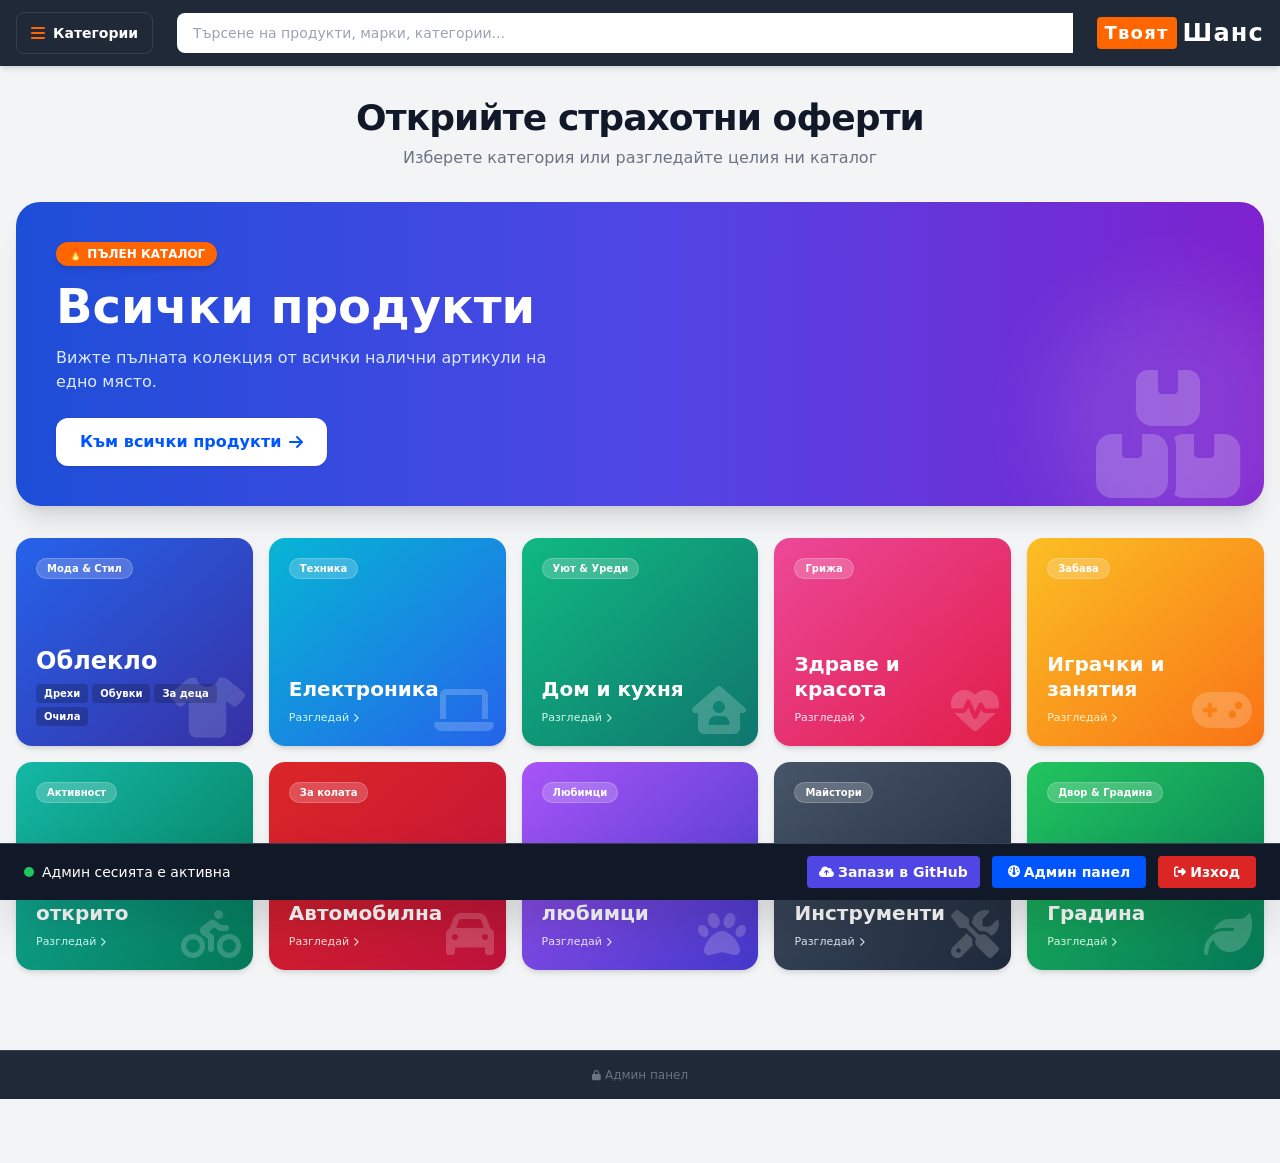
==== index.html @ 73b6f6aa "Add files via upload" ====
<html lang="bg"><head>
    <meta charset="UTF-8">
    <meta name="viewport" content="width=device-width, initial-scale=1.0">
    <title>Твоят Шанс - Онлайн витрина</title>
    <!-- Tailwind CSS CDN -->
    <script src="https://cdn.tailwindcss.com"></script>
    <!-- FontAwesome Icons -->
    <link rel="stylesheet" href="https://cdnjs.cloudflare.com/ajax/libs/font-awesome/6.4.0/css/all.min.css">
    <script>
        tailwind.config = {
            theme: {
                extend: {
                    colors: {
                        emagBlue: '#0055ff',
                        emagOrange: '#ff6600',
                        emagDark: '#1f2937'
                    }
                }
            }
        }
    </script>
<style>*, ::before, ::after{--tw-border-spacing-x:0;--tw-border-spacing-y:0;--tw-translate-x:0;--tw-translate-y:0;--tw-rotate:0;--tw-skew-x:0;--tw-skew-y:0;--tw-scale-x:1;--tw-scale-y:1;--tw-pan-x: ;--tw-pan-y: ;--tw-pinch-zoom: ;--tw-scroll-snap-strictness:proximity;--tw-gradient-from-position: ;--tw-gradient-via-position: ;--tw-gradient-to-position: ;--tw-ordinal: ;--tw-slashed-zero: ;--tw-numeric-figure: ;--tw-numeric-spacing: ;--tw-numeric-fraction: ;--tw-ring-inset: ;--tw-ring-offset-width:0px;--tw-ring-offset-color:#fff;--tw-ring-color:rgb(59 130 246 / 0.5);--tw-ring-offset-shadow:0 0 #0000;--tw-ring-shadow:0 0 #0000;--tw-shadow:0 0 #0000;--tw-shadow-colored:0 0 #0000;--tw-blur: ;--tw-brightness: ;--tw-contrast: ;--tw-grayscale: ;--tw-hue-rotate: ;--tw-invert: ;--tw-saturate: ;--tw-sepia: ;--tw-drop-shadow: ;--tw-backdrop-blur: ;--tw-backdrop-brightness: ;--tw-backdrop-contrast: ;--tw-backdrop-grayscale: ;--tw-backdrop-hue-rotate: ;--tw-backdrop-invert: ;--tw-backdrop-opacity: ;--tw-backdrop-saturate: ;--tw-backdrop-sepia: ;--tw-contain-size: ;--tw-contain-layout: ;--tw-contain-paint: ;--tw-contain-style: }::backdrop{--tw-border-spacing-x:0;--tw-border-spacing-y:0;--tw-translate-x:0;--tw-translate-y:0;--tw-rotate:0;--tw-skew-x:0;--tw-skew-y:0;--tw-scale-x:1;--tw-scale-y:1;--tw-pan-x: ;--tw-pan-y: ;--tw-pinch-zoom: ;--tw-scroll-snap-strictness:proximity;--tw-gradient-from-position: ;--tw-gradient-via-position: ;--tw-gradient-to-position: ;--tw-ordinal: ;--tw-slashed-zero: ;--tw-numeric-figure: ;--tw-numeric-spacing: ;--tw-numeric-fraction: ;--tw-ring-inset: ;--tw-ring-offset-width:0px;--tw-ring-offset-color:#fff;--tw-ring-color:rgb(59 130 246 / 0.5);--tw-ring-offset-shadow:0 0 #0000;--tw-ring-shadow:0 0 #0000;--tw-shadow:0 0 #0000;--tw-shadow-colored:0 0 #0000;--tw-blur: ;--tw-brightness: ;--tw-contrast: ;--tw-grayscale: ;--tw-hue-rotate: ;--tw-invert: ;--tw-saturate: ;--tw-sepia: ;--tw-drop-shadow: ;--tw-backdrop-blur: ;--tw-backdrop-brightness: ;--tw-backdrop-contrast: ;--tw-backdrop-grayscale: ;--tw-backdrop-hue-rotate: ;--tw-backdrop-invert: ;--tw-backdrop-opacity: ;--tw-backdrop-saturate: ;--tw-backdrop-sepia: ;--tw-contain-size: ;--tw-contain-layout: ;--tw-contain-paint: ;--tw-contain-style: }/* ! tailwindcss v3.4.17 | MIT License | https://tailwindcss.com */*,::after,::before{box-sizing:border-box;border-width:0;border-style:solid;border-color:#e5e7eb}::after,::before{--tw-content:''}:host,html{line-height:1.5;-webkit-text-size-adjust:100%;-moz-tab-size:4;tab-size:4;font-family:ui-sans-serif, system-ui, sans-serif, "Apple Color Emoji", "Segoe UI Emoji", "Segoe UI Symbol", "Noto Color Emoji";font-feature-settings:normal;font-variation-settings:normal;-webkit-tap-highlight-color:transparent}body{margin:0;line-height:inherit}hr{height:0;color:inherit;border-top-width:1px}abbr:where([title]){-webkit-text-decoration:underline dotted;text-decoration:underline dotted}h1,h2,h3,h4,h5,h6{font-size:inherit;font-weight:inherit}a{color:inherit;text-decoration:inherit}b,strong{font-weight:bolder}code,kbd,pre,samp{font-family:ui-monospace, SFMono-Regular, Menlo, Monaco, Consolas, "Liberation Mono", "Courier New", monospace;font-feature-settings:normal;font-variation-settings:normal;font-size:1em}small{font-size:80%}sub,sup{font-size:75%;line-height:0;position:relative;vertical-align:baseline}sub{bottom:-.25em}sup{top:-.5em}table{text-indent:0;border-color:inherit;border-collapse:collapse}button,input,optgroup,select,textarea{font-family:inherit;font-feature-settings:inherit;font-variation-settings:inherit;font-size:100%;font-weight:inherit;line-height:inherit;letter-spacing:inherit;color:inherit;margin:0;padding:0}button,select{text-transform:none}button,input:where([type=button]),input:where([type=reset]),input:where([type=submit]){-webkit-appearance:button;background-color:transparent;background-image:none}:-moz-focusring{outline:auto}:-moz-ui-invalid{box-shadow:none}progress{vertical-align:baseline}::-webkit-inner-spin-button,::-webkit-outer-spin-button{height:auto}[type=search]{-webkit-appearance:textfield;outline-offset:-2px}::-webkit-search-decoration{-webkit-appearance:none}::-webkit-file-upload-button{-webkit-appearance:button;font:inherit}summary{display:list-item}blockquote,dd,dl,figure,h1,h2,h3,h4,h5,h6,hr,p,pre{margin:0}fieldset{margin:0;padding:0}legend{padding:0}menu,ol,ul{list-style:none;margin:0;padding:0}dialog{padding:0}textarea{resize:vertical}input::placeholder,textarea::placeholder{opacity:1;color:#9ca3af}[role=button],button{cursor:pointer}:disabled{cursor:default}audio,canvas,embed,iframe,img,object,svg,video{display:block;vertical-align:middle}img,video{max-width:100%;height:auto}[hidden]:where(:not([hidden=until-found])){display:none}.container{width:100%}@media (min-width: 640px){.container{max-width:640px}}@media (min-width: 768px){.container{max-width:768px}}@media (min-width: 1024px){.container{max-width:1024px}}@media (min-width: 1280px){.container{max-width:1280px}}@media (min-width: 1536px){.container{max-width:1536px}}.pointer-events-none{pointer-events:none}.fixed{position:fixed}.absolute{position:absolute}.relative{position:relative}.sticky{position:sticky}.inset-0{inset:0px}.-bottom-10{bottom:-2.5rem}.-right-1{right:-0.25rem}.-right-10{right:-2.5rem}.-top-1{top:-0.25rem}.bottom-0{bottom:0px}.bottom-2{bottom:0.5rem}.bottom-3{bottom:0.75rem}.left-0{left:0px}.right-0{right:0px}.right-2{right:0.5rem}.right-3{right:0.75rem}.right-4{right:1rem}.right-6{right:1.5rem}.top-0{top:0px}.top-4{top:1rem}.top-6{top:1.5rem}.left-2{left:0.5rem}.top-2{top:0.5rem}.z-10{z-index:10}.z-20{z-index:20}.z-40{z-index:40}.z-50{z-index:50}.col-span-2{grid-column:span 2 / span 2}.mx-6{margin-left:1.5rem;margin-right:1.5rem}.mx-auto{margin-left:auto;margin-right:auto}.mb-1{margin-bottom:0.25rem}.mb-3{margin-bottom:0.75rem}.mb-4{margin-bottom:1rem}.mb-6{margin-bottom:1.5rem}.ml-2{margin-left:0.5rem}.mr-1{margin-right:0.25rem}.mt-12{margin-top:3rem}.mt-2{margin-top:0.5rem}.mr-2{margin-right:0.5rem}.mt-auto{margin-top:auto}.line-clamp-2{overflow:hidden;display:-webkit-box;-webkit-box-orient:vertical;-webkit-line-clamp:2}.block{display:block}.inline-block{display:inline-block}.flex{display:flex}.inline-flex{display:inline-flex}.grid{display:grid}.hidden{display:none}.h-2\.5{height:0.625rem}.h-3{height:0.75rem}.h-52{height:13rem}.h-64{height:16rem}.h-full{height:100%}.h-36{height:9rem}.h-6{height:1.5rem}.h-12{height:3rem}.max-h-96{max-height:24rem}.max-h-\[70vh\]{max-height:70vh}.max-h-\[90vh\]{max-height:90vh}.min-h-screen{min-height:100vh}.w-2\.5{width:0.625rem}.w-3{width:0.75rem}.w-64{width:16rem}.w-72{width:18rem}.w-fit{width:-moz-fit-content;width:fit-content}.w-full{width:100%}.w-5{width:1.25rem}.w-6{width:1.5rem}.w-12{width:3rem}.max-w-2xl{max-width:42rem}.max-w-4xl{max-width:56rem}.max-w-\[90vw\]{max-width:90vw}.max-w-lg{max-width:32rem}.max-w-md{max-width:28rem}.flex-1{flex:1 1 0%}.flex-grow{flex-grow:1}@keyframes ping{75%, 100%{transform:scale(2);opacity:0}}.animate-ping{animation:ping 1s cubic-bezier(0, 0, 0.2, 1) infinite}@keyframes pulse{50%{opacity:.5}}.animate-pulse{animation:pulse 2s cubic-bezier(0.4, 0, 0.6, 1) infinite}.cursor-pointer{cursor:pointer}.select-none{-webkit-user-select:none;user-select:none}.grid-cols-1{grid-template-columns:repeat(1, minmax(0, 1fr))}.grid-cols-2{grid-template-columns:repeat(2, minmax(0, 1fr))}.flex-col{flex-direction:column}.flex-wrap{flex-wrap:wrap}.items-center{align-items:center}.items-baseline{align-items:baseline}.justify-end{justify-content:flex-end}.justify-center{justify-content:center}.justify-between{justify-content:space-between}.gap-1{gap:0.25rem}.gap-1\.5{gap:0.375rem}.gap-2{gap:0.5rem}.gap-3{gap:0.75rem}.gap-4{gap:1rem}.gap-6{gap:1.5rem}.space-y-1 > :not([hidden]) ~ :not([hidden]){--tw-space-y-reverse:0;margin-top:calc(0.25rem * calc(1 - var(--tw-space-y-reverse)));margin-bottom:calc(0.25rem * var(--tw-space-y-reverse))}.space-y-2 > :not([hidden]) ~ :not([hidden]){--tw-space-y-reverse:0;margin-top:calc(0.5rem * calc(1 - var(--tw-space-y-reverse)));margin-bottom:calc(0.5rem * var(--tw-space-y-reverse))}.space-y-4 > :not([hidden]) ~ :not([hidden]){--tw-space-y-reverse:0;margin-top:calc(1rem * calc(1 - var(--tw-space-y-reverse)));margin-bottom:calc(1rem * var(--tw-space-y-reverse))}.space-y-6 > :not([hidden]) ~ :not([hidden]){--tw-space-y-reverse:0;margin-top:calc(1.5rem * calc(1 - var(--tw-space-y-reverse)));margin-bottom:calc(1.5rem * var(--tw-space-y-reverse))}.space-y-8 > :not([hidden]) ~ :not([hidden]){--tw-space-y-reverse:0;margin-top:calc(2rem * calc(1 - var(--tw-space-y-reverse)));margin-bottom:calc(2rem * var(--tw-space-y-reverse))}.overflow-hidden{overflow:hidden}.overflow-y-auto{overflow-y:auto}.rounded{border-radius:0.25rem}.rounded-2xl{border-radius:1rem}.rounded-3xl{border-radius:1.5rem}.rounded-full{border-radius:9999px}.rounded-lg{border-radius:0.5rem}.rounded-xl{border-radius:0.75rem}.rounded-l-lg{border-top-left-radius:0.5rem;border-bottom-left-radius:0.5rem}.rounded-r-lg{border-top-right-radius:0.5rem;border-bottom-right-radius:0.5rem}.border{border-width:1px}.border-b{border-bottom-width:1px}.border-t{border-top-width:1px}.border-amber-700{--tw-border-opacity:1;border-color:rgb(180 83 9 / var(--tw-border-opacity, 1))}.border-gray-100{--tw-border-opacity:1;border-color:rgb(243 244 246 / var(--tw-border-opacity, 1))}.border-gray-300{--tw-border-opacity:1;border-color:rgb(209 213 219 / var(--tw-border-opacity, 1))}.border-gray-700{--tw-border-opacity:1;border-color:rgb(55 65 81 / var(--tw-border-opacity, 1))}.border-white\/20{border-color:rgb(255 255 255 / 0.2)}.border-gray-50{--tw-border-opacity:1;border-color:rgb(249 250 251 / var(--tw-border-opacity, 1))}.bg-amber-950{--tw-bg-opacity:1;background-color:rgb(69 26 3 / var(--tw-bg-opacity, 1))}.bg-black{--tw-bg-opacity:1;background-color:rgb(0 0 0 / var(--tw-bg-opacity, 1))}.bg-black\/20{background-color:rgb(0 0 0 / 0.2)}.bg-blue-600{--tw-bg-opacity:1;background-color:rgb(37 99 235 / var(--tw-bg-opacity, 1))}.bg-emagBlue{--tw-bg-opacity:1;background-color:rgb(0 85 255 / var(--tw-bg-opacity, 1))}.bg-emagDark{--tw-bg-opacity:1;background-color:rgb(31 41 55 / var(--tw-bg-opacity, 1))}.bg-emagOrange{--tw-bg-opacity:1;background-color:rgb(255 102 0 / var(--tw-bg-opacity, 1))}.bg-gray-100{--tw-bg-opacity:1;background-color:rgb(243 244 246 / var(--tw-bg-opacity, 1))}.bg-gray-400{--tw-bg-opacity:1;background-color:rgb(156 163 175 / var(--tw-bg-opacity, 1))}.bg-gray-50{--tw-bg-opacity:1;background-color:rgb(249 250 251 / var(--tw-bg-opacity, 1))}.bg-gray-800{--tw-bg-opacity:1;background-color:rgb(31 41 55 / var(--tw-bg-opacity, 1))}.bg-gray-900{--tw-bg-opacity:1;background-color:rgb(17 24 39 / var(--tw-bg-opacity, 1))}.bg-green-500{--tw-bg-opacity:1;background-color:rgb(34 197 94 / var(--tw-bg-opacity, 1))}.bg-green-600{--tw-bg-opacity:1;background-color:rgb(22 163 74 / var(--tw-bg-opacity, 1))}.bg-indigo-600{--tw-bg-opacity:1;background-color:rgb(79 70 229 / var(--tw-bg-opacity, 1))}.bg-purple-600{--tw-bg-opacity:1;background-color:rgb(147 51 234 / var(--tw-bg-opacity, 1))}.bg-red-400{--tw-bg-opacity:1;background-color:rgb(248 113 113 / var(--tw-bg-opacity, 1))}.bg-red-500{--tw-bg-opacity:1;background-color:rgb(239 68 68 / var(--tw-bg-opacity, 1))}.bg-red-600{--tw-bg-opacity:1;background-color:rgb(220 38 38 / var(--tw-bg-opacity, 1))}.bg-white{--tw-bg-opacity:1;background-color:rgb(255 255 255 / var(--tw-bg-opacity, 1))}.bg-white\/10{background-color:rgb(255 255 255 / 0.1)}.bg-white\/20{background-color:rgb(255 255 255 / 0.2)}.bg-black\/70{background-color:rgb(0 0 0 / 0.7)}.bg-gray-500{--tw-bg-opacity:1;background-color:rgb(107 114 128 / var(--tw-bg-opacity, 1))}.bg-orange-500{--tw-bg-opacity:1;background-color:rgb(249 115 22 / var(--tw-bg-opacity, 1))}.bg-amber-100{--tw-bg-opacity:1;background-color:rgb(254 243 199 / var(--tw-bg-opacity, 1))}.bg-amber-400{--tw-bg-opacity:1;background-color:rgb(251 191 36 / var(--tw-bg-opacity, 1))}.bg-blue-100{--tw-bg-opacity:1;background-color:rgb(219 234 254 / var(--tw-bg-opacity, 1))}.bg-green-100{--tw-bg-opacity:1;background-color:rgb(220 252 231 / var(--tw-bg-opacity, 1))}.bg-red-100{--tw-bg-opacity:1;background-color:rgb(254 226 226 / var(--tw-bg-opacity, 1))}.bg-opacity-60{--tw-bg-opacity:0.6}.bg-opacity-90{--tw-bg-opacity:0.9}.bg-gradient-to-br{background-image:linear-gradient(to bottom right, var(--tw-gradient-stops))}.bg-gradient-to-r{background-image:linear-gradient(to right, var(--tw-gradient-stops))}.from-amber-400{--tw-gradient-from:#fbbf24 var(--tw-gradient-from-position);--tw-gradient-to:rgb(251 191 36 / 0) var(--tw-gradient-to-position);--tw-gradient-stops:var(--tw-gradient-from), var(--tw-gradient-to)}.from-blue-600{--tw-gradient-from:#2563eb var(--tw-gradient-from-position);--tw-gradient-to:rgb(37 99 235 / 0) var(--tw-gradient-to-position);--tw-gradient-stops:var(--tw-gradient-from), var(--tw-gradient-to)}.from-blue-700{--tw-gradient-from:#1d4ed8 var(--tw-gradient-from-position);--tw-gradient-to:rgb(29 78 216 / 0) var(--tw-gradient-to-position);--tw-gradient-stops:var(--tw-gradient-from), var(--tw-gradient-to)}.from-cyan-500{--tw-gradient-from:#06b6d4 var(--tw-gradient-from-position);--tw-gradient-to:rgb(6 182 212 / 0) var(--tw-gradient-to-position);--tw-gradient-stops:var(--tw-gradient-from), var(--tw-gradient-to)}.from-emerald-500{--tw-gradient-from:#10b981 var(--tw-gradient-from-position);--tw-gradient-to:rgb(16 185 129 / 0) var(--tw-gradient-to-position);--tw-gradient-stops:var(--tw-gradient-from), var(--tw-gradient-to)}.from-green-500{--tw-gradient-from:#22c55e var(--tw-gradient-from-position);--tw-gradient-to:rgb(34 197 94 / 0) var(--tw-gradient-to-position);--tw-gradient-stops:var(--tw-gradient-from), var(--tw-gradient-to)}.from-pink-500{--tw-gradient-from:#ec4899 var(--tw-gradient-from-position);--tw-gradient-to:rgb(236 72 153 / 0) var(--tw-gradient-to-position);--tw-gradient-stops:var(--tw-gradient-from), var(--tw-gradient-to)}.from-purple-500{--tw-gradient-from:#a855f7 var(--tw-gradient-from-position);--tw-gradient-to:rgb(168 85 247 / 0) var(--tw-gradient-to-position);--tw-gradient-stops:var(--tw-gradient-from), var(--tw-gradient-to)}.from-red-600{--tw-gradient-from:#dc2626 var(--tw-gradient-from-position);--tw-gradient-to:rgb(220 38 38 / 0) var(--tw-gradient-to-position);--tw-gradient-stops:var(--tw-gradient-from), var(--tw-gradient-to)}.from-slate-600{--tw-gradient-from:#475569 var(--tw-gradient-from-position);--tw-gradient-to:rgb(71 85 105 / 0) var(--tw-gradient-to-position);--tw-gradient-stops:var(--tw-gradient-from), var(--tw-gradient-to)}.from-teal-500{--tw-gradient-from:#14b8a6 var(--tw-gradient-from-position);--tw-gradient-to:rgb(20 184 166 / 0) var(--tw-gradient-to-position);--tw-gradient-stops:var(--tw-gradient-from), var(--tw-gradient-to)}.via-indigo-600{--tw-gradient-to:rgb(79 70 229 / 0)  var(--tw-gradient-to-position);--tw-gradient-stops:var(--tw-gradient-from), #4f46e5 var(--tw-gradient-via-position), var(--tw-gradient-to)}.to-blue-600{--tw-gradient-to:#2563eb var(--tw-gradient-to-position)}.to-emerald-700{--tw-gradient-to:#047857 var(--tw-gradient-to-position)}.to-indigo-700{--tw-gradient-to:#4338ca var(--tw-gradient-to-position)}.to-indigo-800{--tw-gradient-to:#3730a3 var(--tw-gradient-to-position)}.to-orange-500{--tw-gradient-to:#f97316 var(--tw-gradient-to-position)}.to-purple-700{--tw-gradient-to:#7e22ce var(--tw-gradient-to-position)}.to-rose-600{--tw-gradient-to:#e11d48 var(--tw-gradient-to-position)}.to-rose-700{--tw-gradient-to:#be123c var(--tw-gradient-to-position)}.to-slate-800{--tw-gradient-to:#1e293b var(--tw-gradient-to-position)}.to-teal-700{--tw-gradient-to:#0f766e var(--tw-gradient-to-position)}.object-contain{object-fit:contain}.object-cover{object-fit:cover}.p-2{padding:0.5rem}.p-3{padding:0.75rem}.p-4{padding:1rem}.p-5{padding:1.25rem}.p-6{padding:1.5rem}.p-8{padding:2rem}.p-1\.5{padding:0.375rem}.px-1{padding-left:0.25rem;padding-right:0.25rem}.px-2{padding-left:0.5rem;padding-right:0.5rem}.px-2\.5{padding-left:0.625rem;padding-right:0.625rem}.px-3{padding-left:0.75rem;padding-right:0.75rem}.px-3\.5{padding-left:0.875rem;padding-right:0.875rem}.px-4{padding-left:1rem;padding-right:1rem}.px-6{padding-left:1.5rem;padding-right:1.5rem}.py-0\.5{padding-top:0.125rem;padding-bottom:0.125rem}.py-1{padding-top:0.25rem;padding-bottom:0.25rem}.py-1\.5{padding-top:0.375rem;padding-bottom:0.375rem}.py-2{padding-top:0.5rem;padding-bottom:0.5rem}.py-2\.5{padding-top:0.625rem;padding-bottom:0.625rem}.py-3{padding-top:0.75rem;padding-bottom:0.75rem}.py-4{padding-top:1rem;padding-bottom:1rem}.py-8{padding-top:2rem;padding-bottom:2rem}.px-1\.5{padding-left:0.375rem;padding-right:0.375rem}.pb-16{padding-bottom:4rem}.pb-4{padding-bottom:1rem}.pr-2{padding-right:0.5rem}.pt-1{padding-top:0.25rem}.pt-2{padding-top:0.5rem}.pt-6{padding-top:1.5rem}.pl-8{padding-left:2rem}.text-center{text-align:center}.font-sans{font-family:ui-sans-serif, system-ui, sans-serif, "Apple Color Emoji", "Segoe UI Emoji", "Segoe UI Symbol", "Noto Color Emoji"}.text-2xl{font-size:1.5rem;line-height:2rem}.text-3xl{font-size:1.875rem;line-height:2.25rem}.text-5xl{font-size:3rem;line-height:1}.text-6xl{font-size:3.75rem;line-height:1}.text-8xl{font-size:6rem;line-height:1}.text-\[10px\]{font-size:10px}.text-\[11px\]{font-size:11px}.text-\[9px\]{font-size:9px}.text-base{font-size:1rem;line-height:1.5rem}.text-lg{font-size:1.125rem;line-height:1.75rem}.text-sm{font-size:0.875rem;line-height:1.25rem}.text-xl{font-size:1.25rem;line-height:1.75rem}.text-xs{font-size:0.75rem;line-height:1rem}.font-black{font-weight:900}.font-bold{font-weight:700}.font-extrabold{font-weight:800}.font-medium{font-weight:500}.font-normal{font-weight:400}.font-semibold{font-weight:600}.uppercase{text-transform:uppercase}.leading-tight{line-height:1.25}.tracking-tight{letter-spacing:-0.025em}.tracking-wider{letter-spacing:0.05em}.text-amber-100{--tw-text-opacity:1;color:rgb(254 243 199 / var(--tw-text-opacity, 1))}.text-amber-400{--tw-text-opacity:1;color:rgb(251 191 36 / var(--tw-text-opacity, 1))}.text-blue-100{--tw-text-opacity:1;color:rgb(219 234 254 / var(--tw-text-opacity, 1))}.text-cyan-100{--tw-text-opacity:1;color:rgb(207 250 254 / var(--tw-text-opacity, 1))}.text-emagBlue{--tw-text-opacity:1;color:rgb(0 85 255 / var(--tw-text-opacity, 1))}.text-emagOrange{--tw-text-opacity:1;color:rgb(255 102 0 / var(--tw-text-opacity, 1))}.text-emerald-100{--tw-text-opacity:1;color:rgb(209 250 229 / var(--tw-text-opacity, 1))}.text-gray-300{--tw-text-opacity:1;color:rgb(209 213 219 / var(--tw-text-opacity, 1))}.text-gray-400{--tw-text-opacity:1;color:rgb(156 163 175 / var(--tw-text-opacity, 1))}.text-gray-500{--tw-text-opacity:1;color:rgb(107 114 128 / var(--tw-text-opacity, 1))}.text-gray-600{--tw-text-opacity:1;color:rgb(75 85 99 / var(--tw-text-opacity, 1))}.text-gray-800{--tw-text-opacity:1;color:rgb(31 41 55 / var(--tw-text-opacity, 1))}.text-gray-900{--tw-text-opacity:1;color:rgb(17 24 39 / var(--tw-text-opacity, 1))}.text-green-100{--tw-text-opacity:1;color:rgb(220 252 231 / var(--tw-text-opacity, 1))}.text-pink-100{--tw-text-opacity:1;color:rgb(252 231 243 / var(--tw-text-opacity, 1))}.text-purple-100{--tw-text-opacity:1;color:rgb(243 232 255 / var(--tw-text-opacity, 1))}.text-red-100{--tw-text-opacity:1;color:rgb(254 226 226 / var(--tw-text-opacity, 1))}.text-red-500{--tw-text-opacity:1;color:rgb(239 68 68 / var(--tw-text-opacity, 1))}.text-slate-200{--tw-text-opacity:1;color:rgb(226 232 240 / var(--tw-text-opacity, 1))}.text-teal-100{--tw-text-opacity:1;color:rgb(204 251 241 / var(--tw-text-opacity, 1))}.text-white{--tw-text-opacity:1;color:rgb(255 255 255 / var(--tw-text-opacity, 1))}.text-gray-700{--tw-text-opacity:1;color:rgb(55 65 81 / var(--tw-text-opacity, 1))}.text-amber-700{--tw-text-opacity:1;color:rgb(180 83 9 / var(--tw-text-opacity, 1))}.text-blue-700{--tw-text-opacity:1;color:rgb(29 78 216 / var(--tw-text-opacity, 1))}.text-green-600{--tw-text-opacity:1;color:rgb(22 163 74 / var(--tw-text-opacity, 1))}.text-green-700{--tw-text-opacity:1;color:rgb(21 128 61 / var(--tw-text-opacity, 1))}.text-red-700{--tw-text-opacity:1;color:rgb(185 28 28 / var(--tw-text-opacity, 1))}.line-through{-webkit-text-decoration-line:line-through;text-decoration-line:line-through}.opacity-15{opacity:0.15}.opacity-20{opacity:0.2}.opacity-75{opacity:0.75}.shadow{--tw-shadow:0 1px 3px 0 rgb(0 0 0 / 0.1), 0 1px 2px -1px rgb(0 0 0 / 0.1);--tw-shadow-colored:0 1px 3px 0 var(--tw-shadow-color), 0 1px 2px -1px var(--tw-shadow-color);box-shadow:var(--tw-ring-offset-shadow, 0 0 #0000), var(--tw-ring-shadow, 0 0 #0000), var(--tw-shadow)}.shadow-2xl{--tw-shadow:0 25px 50px -12px rgb(0 0 0 / 0.25);--tw-shadow-colored:0 25px 50px -12px var(--tw-shadow-color);box-shadow:var(--tw-ring-offset-shadow, 0 0 #0000), var(--tw-ring-shadow, 0 0 #0000), var(--tw-shadow)}.shadow-md{--tw-shadow:0 4px 6px -1px rgb(0 0 0 / 0.1), 0 2px 4px -2px rgb(0 0 0 / 0.1);--tw-shadow-colored:0 4px 6px -1px var(--tw-shadow-color), 0 2px 4px -2px var(--tw-shadow-color);box-shadow:var(--tw-ring-offset-shadow, 0 0 #0000), var(--tw-ring-shadow, 0 0 #0000), var(--tw-shadow)}.shadow-sm{--tw-shadow:0 1px 2px 0 rgb(0 0 0 / 0.05);--tw-shadow-colored:0 1px 2px 0 var(--tw-shadow-color);box-shadow:var(--tw-ring-offset-shadow, 0 0 #0000), var(--tw-ring-shadow, 0 0 #0000), var(--tw-shadow)}.shadow-xl{--tw-shadow:0 20px 25px -5px rgb(0 0 0 / 0.1), 0 8px 10px -6px rgb(0 0 0 / 0.1);--tw-shadow-colored:0 20px 25px -5px var(--tw-shadow-color), 0 8px 10px -6px var(--tw-shadow-color);box-shadow:var(--tw-ring-offset-shadow, 0 0 #0000), var(--tw-ring-shadow, 0 0 #0000), var(--tw-shadow)}.shadow-lg{--tw-shadow:0 10px 15px -3px rgb(0 0 0 / 0.1), 0 4px 6px -4px rgb(0 0 0 / 0.1);--tw-shadow-colored:0 10px 15px -3px var(--tw-shadow-color), 0 4px 6px -4px var(--tw-shadow-color);box-shadow:var(--tw-ring-offset-shadow, 0 0 #0000), var(--tw-ring-shadow, 0 0 #0000), var(--tw-shadow)}.ring-2{--tw-ring-offset-shadow:var(--tw-ring-inset) 0 0 0 var(--tw-ring-offset-width) var(--tw-ring-offset-color);--tw-ring-shadow:var(--tw-ring-inset) 0 0 0 calc(2px + var(--tw-ring-offset-width)) var(--tw-ring-color);box-shadow:var(--tw-ring-offset-shadow), var(--tw-ring-shadow), var(--tw-shadow, 0 0 #0000)}.ring-amber-400{--tw-ring-opacity:1;--tw-ring-color:rgb(251 191 36 / var(--tw-ring-opacity, 1))}.blur-2xl{--tw-blur:blur(40px);filter:var(--tw-blur) var(--tw-brightness) var(--tw-contrast) var(--tw-grayscale) var(--tw-hue-rotate) var(--tw-invert) var(--tw-saturate) var(--tw-sepia) var(--tw-drop-shadow)}.backdrop-blur-md{--tw-backdrop-blur:blur(12px);-webkit-backdrop-filter:var(--tw-backdrop-blur) var(--tw-backdrop-brightness) var(--tw-backdrop-contrast) var(--tw-backdrop-grayscale) var(--tw-backdrop-hue-rotate) var(--tw-backdrop-invert) var(--tw-backdrop-opacity) var(--tw-backdrop-saturate) var(--tw-backdrop-sepia);backdrop-filter:var(--tw-backdrop-blur) var(--tw-backdrop-brightness) var(--tw-backdrop-contrast) var(--tw-backdrop-grayscale) var(--tw-backdrop-hue-rotate) var(--tw-backdrop-invert) var(--tw-backdrop-opacity) var(--tw-backdrop-saturate) var(--tw-backdrop-sepia)}.backdrop-blur-sm{--tw-backdrop-blur:blur(4px);-webkit-backdrop-filter:var(--tw-backdrop-blur) var(--tw-backdrop-brightness) var(--tw-backdrop-contrast) var(--tw-backdrop-grayscale) var(--tw-backdrop-hue-rotate) var(--tw-backdrop-invert) var(--tw-backdrop-opacity) var(--tw-backdrop-saturate) var(--tw-backdrop-sepia);backdrop-filter:var(--tw-backdrop-blur) var(--tw-backdrop-brightness) var(--tw-backdrop-contrast) var(--tw-backdrop-grayscale) var(--tw-backdrop-hue-rotate) var(--tw-backdrop-invert) var(--tw-backdrop-opacity) var(--tw-backdrop-saturate) var(--tw-backdrop-sepia)}.transition{transition-property:color, background-color, border-color, fill, stroke, opacity, box-shadow, transform, filter, -webkit-text-decoration-color, -webkit-backdrop-filter;transition-property:color, background-color, border-color, text-decoration-color, fill, stroke, opacity, box-shadow, transform, filter, backdrop-filter;transition-property:color, background-color, border-color, text-decoration-color, fill, stroke, opacity, box-shadow, transform, filter, backdrop-filter, -webkit-text-decoration-color, -webkit-backdrop-filter;transition-timing-function:cubic-bezier(0.4, 0, 0.2, 1);transition-duration:150ms}.transition-transform{transition-property:transform;transition-timing-function:cubic-bezier(0.4, 0, 0.2, 1);transition-duration:150ms}.duration-300{transition-duration:300ms}.duration-500{transition-duration:500ms}.duration-200{transition-duration:200ms}.last\:border-b-0:last-child{border-bottom-width:0px}.hover\:-translate-y-1:hover{--tw-translate-y:-0.25rem;transform:translate(var(--tw-translate-x), var(--tw-translate-y)) rotate(var(--tw-rotate)) skewX(var(--tw-skew-x)) skewY(var(--tw-skew-y)) scaleX(var(--tw-scale-x)) scaleY(var(--tw-scale-y))}.hover\:bg-blue-600:hover{--tw-bg-opacity:1;background-color:rgb(37 99 235 / var(--tw-bg-opacity, 1))}.hover\:bg-blue-700:hover{--tw-bg-opacity:1;background-color:rgb(29 78 216 / var(--tw-bg-opacity, 1))}.hover\:bg-gray-100:hover{--tw-bg-opacity:1;background-color:rgb(243 244 246 / var(--tw-bg-opacity, 1))}.hover\:bg-gray-700:hover{--tw-bg-opacity:1;background-color:rgb(55 65 81 / var(--tw-bg-opacity, 1))}.hover\:bg-green-700:hover{--tw-bg-opacity:1;background-color:rgb(21 128 61 / var(--tw-bg-opacity, 1))}.hover\:bg-indigo-700:hover{--tw-bg-opacity:1;background-color:rgb(67 56 202 / var(--tw-bg-opacity, 1))}.hover\:bg-purple-700:hover{--tw-bg-opacity:1;background-color:rgb(126 34 206 / var(--tw-bg-opacity, 1))}.hover\:bg-red-700:hover{--tw-bg-opacity:1;background-color:rgb(185 28 28 / var(--tw-bg-opacity, 1))}.hover\:bg-white:hover{--tw-bg-opacity:1;background-color:rgb(255 255 255 / var(--tw-bg-opacity, 1))}.hover\:bg-gray-50:hover{--tw-bg-opacity:1;background-color:rgb(249 250 251 / var(--tw-bg-opacity, 1))}.hover\:bg-gray-600:hover{--tw-bg-opacity:1;background-color:rgb(75 85 99 / var(--tw-bg-opacity, 1))}.hover\:bg-amber-100:hover{--tw-bg-opacity:1;background-color:rgb(254 243 199 / var(--tw-bg-opacity, 1))}.hover\:bg-amber-200:hover{--tw-bg-opacity:1;background-color:rgb(253 230 138 / var(--tw-bg-opacity, 1))}.hover\:bg-amber-500:hover{--tw-bg-opacity:1;background-color:rgb(245 158 11 / var(--tw-bg-opacity, 1))}.hover\:bg-blue-200:hover{--tw-bg-opacity:1;background-color:rgb(191 219 254 / var(--tw-bg-opacity, 1))}.hover\:bg-green-200:hover{--tw-bg-opacity:1;background-color:rgb(187 247 208 / var(--tw-bg-opacity, 1))}.hover\:bg-red-200:hover{--tw-bg-opacity:1;background-color:rgb(254 202 202 / var(--tw-bg-opacity, 1))}.hover\:bg-opacity-90:hover{--tw-bg-opacity:0.9}.hover\:text-blue-900:hover{--tw-text-opacity:1;color:rgb(30 58 138 / var(--tw-text-opacity, 1))}.hover\:text-gray-300:hover{--tw-text-opacity:1;color:rgb(209 213 219 / var(--tw-text-opacity, 1))}.hover\:text-gray-800:hover{--tw-text-opacity:1;color:rgb(31 41 55 / var(--tw-text-opacity, 1))}.hover\:text-white:hover{--tw-text-opacity:1;color:rgb(255 255 255 / var(--tw-text-opacity, 1))}.hover\:text-emagBlue:hover{--tw-text-opacity:1;color:rgb(0 85 255 / var(--tw-text-opacity, 1))}.hover\:text-amber-500:hover{--tw-text-opacity:1;color:rgb(245 158 11 / var(--tw-text-opacity, 1))}.hover\:shadow-2xl:hover{--tw-shadow:0 25px 50px -12px rgb(0 0 0 / 0.25);--tw-shadow-colored:0 25px 50px -12px var(--tw-shadow-color);box-shadow:var(--tw-ring-offset-shadow, 0 0 #0000), var(--tw-ring-shadow, 0 0 #0000), var(--tw-shadow)}.hover\:shadow-xl:hover{--tw-shadow:0 20px 25px -5px rgb(0 0 0 / 0.1), 0 8px 10px -6px rgb(0 0 0 / 0.1);--tw-shadow-colored:0 20px 25px -5px var(--tw-shadow-color), 0 8px 10px -6px var(--tw-shadow-color);box-shadow:var(--tw-ring-offset-shadow, 0 0 #0000), var(--tw-ring-shadow, 0 0 #0000), var(--tw-shadow)}.hover\:shadow-lg:hover{--tw-shadow:0 10px 15px -3px rgb(0 0 0 / 0.1), 0 4px 6px -4px rgb(0 0 0 / 0.1);--tw-shadow-colored:0 10px 15px -3px var(--tw-shadow-color), 0 4px 6px -4px var(--tw-shadow-color);box-shadow:var(--tw-ring-offset-shadow, 0 0 #0000), var(--tw-ring-shadow, 0 0 #0000), var(--tw-shadow)}.focus\:border-emagBlue:focus{--tw-border-opacity:1;border-color:rgb(0 85 255 / var(--tw-border-opacity, 1))}.focus\:outline-none:focus{outline:2px solid transparent;outline-offset:2px}.focus\:ring-2:focus{--tw-ring-offset-shadow:var(--tw-ring-inset) 0 0 0 var(--tw-ring-offset-width) var(--tw-ring-offset-color);--tw-ring-shadow:var(--tw-ring-inset) 0 0 0 calc(2px + var(--tw-ring-offset-width)) var(--tw-ring-color);box-shadow:var(--tw-ring-offset-shadow), var(--tw-ring-shadow), var(--tw-shadow, 0 0 #0000)}.focus\:ring-emagBlue:focus{--tw-ring-opacity:1;--tw-ring-color:rgb(0 85 255 / var(--tw-ring-opacity, 1))}.group:hover .group-hover\:translate-x-1{--tw-translate-x:0.25rem;transform:translate(var(--tw-translate-x), var(--tw-translate-y)) rotate(var(--tw-rotate)) skewX(var(--tw-skew-x)) skewY(var(--tw-skew-y)) scaleX(var(--tw-scale-x)) scaleY(var(--tw-scale-y))}.group:hover .group-hover\:-rotate-6{--tw-rotate:-6deg;transform:translate(var(--tw-translate-x), var(--tw-translate-y)) rotate(var(--tw-rotate)) skewX(var(--tw-skew-x)) skewY(var(--tw-skew-y)) scaleX(var(--tw-scale-x)) scaleY(var(--tw-scale-y))}.group:hover .group-hover\:rotate-3{--tw-rotate:3deg;transform:translate(var(--tw-translate-x), var(--tw-translate-y)) rotate(var(--tw-rotate)) skewX(var(--tw-skew-x)) skewY(var(--tw-skew-y)) scaleX(var(--tw-scale-x)) scaleY(var(--tw-scale-y))}.group:hover .group-hover\:scale-110{--tw-scale-x:1.1;--tw-scale-y:1.1;transform:translate(var(--tw-translate-x), var(--tw-translate-y)) rotate(var(--tw-rotate)) skewX(var(--tw-skew-x)) skewY(var(--tw-skew-y)) scaleX(var(--tw-scale-x)) scaleY(var(--tw-scale-y))}.group:hover .group-hover\:scale-125{--tw-scale-x:1.25;--tw-scale-y:1.25;transform:translate(var(--tw-translate-x), var(--tw-translate-y)) rotate(var(--tw-rotate)) skewX(var(--tw-skew-x)) skewY(var(--tw-skew-y)) scaleX(var(--tw-scale-x)) scaleY(var(--tw-scale-y))}.group:hover .group-hover\:scale-150{--tw-scale-x:1.5;--tw-scale-y:1.5;transform:translate(var(--tw-translate-x), var(--tw-translate-y)) rotate(var(--tw-rotate)) skewX(var(--tw-skew-x)) skewY(var(--tw-skew-y)) scaleX(var(--tw-scale-x)) scaleY(var(--tw-scale-y))}.group:hover .group-hover\:scale-105{--tw-scale-x:1.05;--tw-scale-y:1.05;transform:translate(var(--tw-translate-x), var(--tw-translate-y)) rotate(var(--tw-rotate)) skewX(var(--tw-skew-x)) skewY(var(--tw-skew-y)) scaleX(var(--tw-scale-x)) scaleY(var(--tw-scale-y))}.group:hover .group-hover\:underline{-webkit-text-decoration-line:underline;text-decoration-line:underline}@media (min-width: 640px){.sm\:left-3{left:0.75rem}.sm\:right-3{right:0.75rem}.sm\:top-3{top:0.75rem}.sm\:col-span-1{grid-column:span 1 / span 1}.sm\:mb-4{margin-bottom:1rem}.sm\:h-48{height:12rem}.sm\:h-7{height:1.75rem}.sm\:w-auto{width:auto}.sm\:w-7{width:1.75rem}.sm\:grid-cols-2{grid-template-columns:repeat(2, minmax(0, 1fr))}.sm\:grid-cols-3{grid-template-columns:repeat(3, minmax(0, 1fr))}.sm\:flex-row{flex-direction:row}.sm\:gap-6{gap:1.5rem}.sm\:p-10{padding:2.5rem}.sm\:p-2{padding:0.5rem}.sm\:p-4{padding:1rem}.sm\:px-2{padding-left:0.5rem;padding-right:0.5rem}.sm\:py-1{padding-top:0.25rem;padding-bottom:0.25rem}.sm\:pt-3{padding-top:0.75rem}.sm\:text-4xl{font-size:2.25rem;line-height:2.5rem}.sm\:text-5xl{font-size:3rem;line-height:1}.sm\:text-9xl{font-size:8rem;line-height:1}.sm\:text-base{font-size:1rem;line-height:1.5rem}.sm\:text-sm{font-size:0.875rem;line-height:1.25rem}.sm\:text-xl{font-size:1.25rem;line-height:1.75rem}.sm\:text-xs{font-size:0.75rem;line-height:1rem}}@media (min-width: 768px){.md\:col-span-2{grid-column:span 2 / span 2}.md\:flex{display:flex}.md\:hidden{display:none}.md\:grid-cols-2{grid-template-columns:repeat(2, minmax(0, 1fr))}.md\:grid-cols-3{grid-template-columns:repeat(3, minmax(0, 1fr))}.md\:px-5{padding-left:1.25rem;padding-right:1.25rem}.md\:text-2xl{font-size:1.5rem;line-height:2rem}.md\:text-lg{font-size:1.125rem;line-height:1.75rem}}@media (min-width: 1024px){.lg\:col-span-1{grid-column:span 1 / span 1}.lg\:grid-cols-4{grid-template-columns:repeat(4, minmax(0, 1fr))}.lg\:grid-cols-5{grid-template-columns:repeat(5, minmax(0, 1fr))}}</style></head>
<body class="bg-gray-100 text-gray-800 font-sans min-h-screen flex flex-col justify-between pb-16">

    <!-- Хедър и Навигация -->
    <header class="bg-emagDark text-white sticky top-0 z-50 shadow-md">
        <div class="container mx-auto px-4 py-3 flex flex-col gap-3 relative">
            
            <!-- РЕД 1 -->
            <div class="flex items-center justify-between">
                <!-- ЛЯВО: Категории меню -->
                <div class="relative">
                    <button id="categoryDropdownBtn" onclick="toggleCategoryDropdown(event)" class="text-sm bg-gray-800 hover:bg-gray-700 px-3.5 py-2 rounded-lg focus:outline-none flex items-center gap-2 transition border border-gray-700">
                        <i class="fa-solid fa-bars text-emagOrange text-base"></i>
                        <span class="font-semibold">Категории</span>
                    </button>
                    
                    <div id="categoryDropdownMenu" class="absolute left-0 mt-2 w-72 bg-white text-gray-800 rounded-xl shadow-2xl py-2 z-50 border border-gray-100 hidden">
                        <div class="px-4 py-2 font-bold text-xs uppercase tracking-wider text-gray-400 border-b">Категории</div>
                        <div id="categoryDropdownItems" class="max-h-[70vh] overflow-y-auto">
                <a href="#" onclick="filterByCategory('Всички'); closeCategoryDropdown();" class="block px-4 py-2.5 text-sm hover:bg-gray-100 font-medium transition border-b">
                    <i class="fa-solid fa-house mr-2 text-emagOrange"></i> Всички продукти
                </a>
            
                        <div class="border-b border-gray-50 last:border-b-0">
                            <div onclick="toggleSubmenu(event, 'sub-0')" class="flex items-center justify-between px-4 py-2.5 text-sm hover:bg-gray-100 cursor-pointer transition select-none font-medium text-gray-800">
                                <div class="flex items-center gap-2">
                                    <i class="fa-solid fa-shirt text-gray-400 w-5"></i>
                                    <span>Облекло</span>
                                </div>
                                <i id="arrow-0" class="fa-solid fa-chevron-right text-xs text-gray-400 transition-transform duration-200"></i>
                            </div>
                            <div id="sub-0" class="hidden bg-gray-50 py-1 pl-8 pr-2 space-y-1">
                                
                                        <a href="#" onclick="filterByCategory('Облекло'); closeCategoryDropdown();" class="block py-1.5 px-2 text-xs text-gray-600 hover:text-emagBlue hover:bg-gray-100 rounded transition font-medium">
                                            Всичко от облекло
                                        </a>
                                    
                                        <a href="#" onclick="filterByCategory('Дрехи'); closeCategoryDropdown();" class="block py-1.5 px-2 text-xs text-gray-600 hover:text-emagBlue hover:bg-gray-100 rounded transition font-medium">
                                            Дрехи
                                        </a>
                                    
                                        <a href="#" onclick="filterByCategory('Обувки'); closeCategoryDropdown();" class="block py-1.5 px-2 text-xs text-gray-600 hover:text-emagBlue hover:bg-gray-100 rounded transition font-medium">
                                            Обувки
                                        </a>
                                    
                                        <a href="#" onclick="filterByCategory('За деца'); closeCategoryDropdown();" class="block py-1.5 px-2 text-xs text-gray-600 hover:text-emagBlue hover:bg-gray-100 rounded transition font-medium">
                                            За деца
                                        </a>
                                    
                                        <a href="#" onclick="filterByCategory('Очила'); closeCategoryDropdown();" class="block py-1.5 px-2 text-xs text-gray-600 hover:text-emagBlue hover:bg-gray-100 rounded transition font-medium">
                                            Очила
                                        </a>
                                    
                            </div>
                        </div>
                    
                        <div class="border-b border-gray-50 last:border-b-0">
                            <a href="#" onclick="filterByCategory('Електроника'); closeCategoryDropdown();" class="flex items-center gap-2 px-4 py-2.5 text-sm hover:bg-gray-100 transition text-gray-800 font-medium">
                                <i class="fa-solid fa-laptop text-gray-400 w-5"></i>
                                <span>Електроника</span>
                            </a>
                        </div>
                    
                        <div class="border-b border-gray-50 last:border-b-0">
                            <a href="#" onclick="filterByCategory('Дом и кухня'); closeCategoryDropdown();" class="flex items-center gap-2 px-4 py-2.5 text-sm hover:bg-gray-100 transition text-gray-800 font-medium">
                                <i class="fa-solid fa-house-chimney text-gray-400 w-5"></i>
                                <span>Дом и кухня</span>
                            </a>
                        </div>
                    
                        <div class="border-b border-gray-50 last:border-b-0">
                            <a href="#" onclick="filterByCategory('Здраве и красота'); closeCategoryDropdown();" class="flex items-center gap-2 px-4 py-2.5 text-sm hover:bg-gray-100 transition text-gray-800 font-medium">
                                <i class="fa-solid fa-heart-pulse text-gray-400 w-5"></i>
                                <span>Здраве и красота</span>
                            </a>
                        </div>
                    
                        <div class="border-b border-gray-50 last:border-b-0">
                            <a href="#" onclick="filterByCategory('Играчки и занятия'); closeCategoryDropdown();" class="flex items-center gap-2 px-4 py-2.5 text-sm hover:bg-gray-100 transition text-gray-800 font-medium">
                                <i class="fa-solid fa-puzzle-piece text-gray-400 w-5"></i>
                                <span>Играчки и занятия</span>
                            </a>
                        </div>
                    
                        <div class="border-b border-gray-50 last:border-b-0">
                            <a href="#" onclick="filterByCategory('Спорт и на открито'); closeCategoryDropdown();" class="flex items-center gap-2 px-4 py-2.5 text-sm hover:bg-gray-100 transition text-gray-800 font-medium">
                                <i class="fa-solid fa-person-running text-gray-400 w-5"></i>
                                <span>Спорт и на открито</span>
                            </a>
                        </div>
                    
                        <div class="border-b border-gray-50 last:border-b-0">
                            <a href="#" onclick="filterByCategory('Автомобилна'); closeCategoryDropdown();" class="flex items-center gap-2 px-4 py-2.5 text-sm hover:bg-gray-100 transition text-gray-800 font-medium">
                                <i class="fa-solid fa-car text-gray-400 w-5"></i>
                                <span>Автомобилна</span>
                            </a>
                        </div>
                    
                        <div class="border-b border-gray-50 last:border-b-0">
                            <a href="#" onclick="filterByCategory('Домашни любимци'); closeCategoryDropdown();" class="flex items-center gap-2 px-4 py-2.5 text-sm hover:bg-gray-100 transition text-gray-800 font-medium">
                                <i class="fa-solid fa-paw text-gray-400 w-5"></i>
                                <span>Домашни любимци</span>
                            </a>
                        </div>
                    
                        <div class="border-b border-gray-50 last:border-b-0">
                            <a href="#" onclick="filterByCategory('Инструменти'); closeCategoryDropdown();" class="flex items-center gap-2 px-4 py-2.5 text-sm hover:bg-gray-100 transition text-gray-800 font-medium">
                                <i class="fa-solid fa-screwdriver-wrench text-gray-400 w-5"></i>
                                <span>Инструменти</span>
                            </a>
                        </div>
                    
                        <div class="border-b border-gray-50 last:border-b-0">
                            <a href="#" onclick="filterByCategory('Градина'); closeCategoryDropdown();" class="flex items-center gap-2 px-4 py-2.5 text-sm hover:bg-gray-100 transition text-gray-800 font-medium">
                                <i class="fa-solid fa-seedling text-gray-400 w-5"></i>
                                <span>Градина</span>
                            </a>
                        </div>
                    </div>
                    </div>
                </div>

                <!-- СРЕДА: Търсене (Десктоп) -->
                <div class="hidden md:flex flex-1 mx-6 relative">
                    <input type="text" id="searchInputDesktop" placeholder="Търсене на продукти, марки, категории..." class="w-full py-2.5 px-4 rounded-l-lg bg-white text-gray-800 focus:outline-none text-sm" oninput="handleSearch(this.value)">
                </div>

                <!-- ДЯСНО: Лого -->
                <div class="flex items-center gap-2">
                    <button onclick="switchView('home')" class="text-gray-300 hover:text-white px-1 py-2 text-lg focus:outline-none transition md:hidden" title="Начало">
                        <i class="fa-solid fa-arrow-left"></i>
                    </button>
                    <div>
                        <a href="#" onclick="switchView('home')" class="text-xl md:text-2xl font-black tracking-wider flex items-center gap-1.5">
                            <span class="bg-emagOrange text-white px-2 py-0.5 rounded text-sm md:text-lg">Твоят</span>Шанс
                        </a>
                    </div>
                </div>
            </div>

            <!-- РЕД 2 (Мобилни) -->
            <div class="flex md:hidden items-center gap-2 w-full">
                <div class="flex-1 relative">
                    <input type="text" id="searchInputMobile" placeholder="Търсене на продукти, марки, категории..." class="w-full py-2.5 px-4 rounded-l-lg bg-white text-gray-800 focus:outline-none text-sm" oninput="handleSearch(this.value)">
                    <button class="absolute right-0 top-0 h-full bg-emagOrange px-4 md:px-5 rounded-r-lg text-white hover:bg-opacity-90 transition">
                        <i class="fa-solid fa-magnifying-glass"></i>
                    </button>
                </div>
            </div>

        </div>
    </header>

    <!-- Основно съдържание -->
    <main class="container mx-auto px-4 py-8 flex-grow space-y-8">

        <section id="homeView" class="space-y-8">

            <div class="text-center max-w-2xl mx-auto space-y-2">
                <h1 class="text-3xl sm:text-4xl font-extrabold text-gray-900 tracking-tight">
                    Открийте страхотни оферти
                </h1>
                <p class="text-gray-500 text-base">
                    Изберете категория или разгледайте целия ни каталог
                </p>
            </div>

            <div onclick="showCatalogView(); filterByCategory('Всички');" class="group relative overflow-hidden rounded-3xl bg-gradient-to-r from-blue-700 via-indigo-600 to-purple-700 text-white p-8 sm:p-10 shadow-xl cursor-pointer hover:shadow-2xl hover:-translate-y-1 transition duration-300">
                
                <div class="absolute -right-10 -bottom-10 w-64 h-64 bg-white/10 rounded-full blur-2xl group-hover:scale-150 transition duration-500"></div>
                <i class="fa-solid fa-boxes-stacked text-8xl sm:text-9xl opacity-20 absolute right-6 bottom-2 group-hover:scale-110 group-hover:rotate-3 transition duration-500"></i>

                <div class="relative z-10 space-y-4 max-w-lg">
                    <span class="bg-emagOrange text-white text-xs uppercase px-3 py-1 rounded-full font-bold shadow-md inline-block">
                        🔥 Пълен Каталог
                    </span>
                    <h2 class="text-3xl sm:text-5xl font-black leading-tight">
                        Всички продукти
                    </h2>
                    <p class="text-blue-100 text-sm sm:text-base">
                        Вижте пълната колекция от всички налични артикули на едно място.
                    </p>
                    <div class="pt-2">
                        <span class="inline-flex items-center gap-2 bg-white text-emagBlue font-extrabold px-6 py-3 rounded-xl shadow hover:bg-gray-100 transition">
                            <span>Към всички продукти</span>
                            <i class="fa-solid fa-arrow-right group-hover:translate-x-1 transition"></i>
                        </span>
                    </div>
                </div>
            </div>

            <div class="grid grid-cols-2 sm:grid-cols-3 lg:grid-cols-5 gap-4">

                <div onclick="showCatalogView(); filterByCategory('Облекло');" class="group relative overflow-hidden rounded-2xl bg-gradient-to-br from-blue-600 to-indigo-800 text-white p-5 h-52 flex flex-col justify-between shadow-md cursor-pointer hover:shadow-xl hover:-translate-y-1 transition duration-300 col-span-2 sm:col-span-1 lg:col-span-1">
    <i class="fa-solid fa-shirt text-6xl opacity-15 absolute right-2 bottom-2 group-hover:scale-125 group-hover:-rotate-6 transition duration-300"></i>
    
    <span class="bg-white/20 backdrop-blur-md px-2.5 py-0.5 rounded-full text-[10px] font-bold w-fit border border-white/20">
        Мода &amp; Стил
    </span>

    <div class="relative z-10 space-y-1">
        <h3 class="text-2xl font-black leading-tight">Облекло</h3>
        <div class="flex flex-wrap gap-1 pt-1">
            <span onclick="event.stopPropagation(); showCatalogView(); filterByCategory('Дрехи');" class="bg-black/20 hover:bg-white hover:text-blue-900 transition px-2 py-0.5 rounded text-[10px] font-semibold">Дрехи</span>
            <span onclick="event.stopPropagation(); showCatalogView(); filterByCategory('Обувки');" class="bg-black/20 hover:bg-white hover:text-blue-900 transition px-2 py-0.5 rounded text-[10px] font-semibold">Обувки</span>
            <span onclick="event.stopPropagation(); showCatalogView(); filterByCategory('За деца');" class="bg-black/20 hover:bg-white hover:text-blue-900 transition px-2 py-0.5 rounded text-[10px] font-semibold">За деца</span>
            <span onclick="event.stopPropagation(); showCatalogView(); filterByCategory('Очила');" class="bg-black/20 hover:bg-white hover:text-blue-900 transition px-2 py-0.5 rounded text-[10px] font-semibold">Очила</span>
        </div>
    </div>
</div>

                <div onclick="showCatalogView(); filterByCategory('Електроника');" class="group relative overflow-hidden rounded-2xl bg-gradient-to-br from-cyan-500 to-blue-600 text-white p-5 h-52 flex flex-col justify-between shadow-md cursor-pointer hover:shadow-xl hover:-translate-y-1 transition duration-300">
                    <i class="fa-solid fa-laptop text-5xl opacity-20 absolute right-3 bottom-3 group-hover:scale-125 group-hover:-rotate-6 transition duration-300"></i>
                    <span class="bg-white/20 backdrop-blur-md px-2.5 py-0.5 rounded-full text-[10px] font-bold w-fit border border-white/20">
                        Техника
                    </span>
                    <div class="relative z-10">
                        <h3 class="text-xl font-extrabold leading-tight">Електроника</h3>
                        <p class="text-[11px] text-cyan-100 mt-2 flex items-center gap-1 group-hover:underline">
                            Разгледай <i class="fa-solid fa-chevron-right text-[9px]"></i>
                        </p>
                    </div>
                </div>

                <div onclick="showCatalogView(); filterByCategory('Дом и кухня');" class="group relative overflow-hidden rounded-2xl bg-gradient-to-br from-emerald-500 to-teal-700 text-white p-5 h-52 flex flex-col justify-between shadow-md cursor-pointer hover:shadow-xl hover:-translate-y-1 transition duration-300">
                    <i class="fa-solid fa-house-user text-5xl opacity-20 absolute right-3 bottom-3 group-hover:scale-125 group-hover:-rotate-6 transition duration-300"></i>
                    <span class="bg-white/20 backdrop-blur-md px-2.5 py-0.5 rounded-full text-[10px] font-bold w-fit border border-white/20">
                        Уют &amp; Уреди
                    </span>
                    <div class="relative z-10">
                        <h3 class="text-xl font-extrabold leading-tight">Дом и кухня</h3>
                        <p class="text-[11px] text-emerald-100 mt-2 flex items-center gap-1 group-hover:underline">
                            Разгледай <i class="fa-solid fa-chevron-right text-[9px]"></i>
                        </p>
                    </div>
                </div>

                <div onclick="showCatalogView(); filterByCategory('Здраве и красота');" class="group relative overflow-hidden rounded-2xl bg-gradient-to-br from-pink-500 to-rose-600 text-white p-5 h-52 flex flex-col justify-between shadow-md cursor-pointer hover:shadow-xl hover:-translate-y-1 transition duration-300">
                    <i class="fa-solid fa-heart-pulse text-5xl opacity-20 absolute right-3 bottom-3 group-hover:scale-125 group-hover:-rotate-6 transition duration-300"></i>
                    <span class="bg-white/20 backdrop-blur-md px-2.5 py-0.5 rounded-full text-[10px] font-bold w-fit border border-white/20">
                        Грижа
                    </span>
                    <div class="relative z-10">
                        <h3 class="text-xl font-extrabold leading-tight">Здраве и красота</h3>
                        <p class="text-[11px] text-pink-100 mt-2 flex items-center gap-1 group-hover:underline">
                            Разгледай <i class="fa-solid fa-chevron-right text-[9px]"></i>
                        </p>
                    </div>
                </div>

                <div onclick="showCatalogView(); filterByCategory('Играчки и занятия');" class="group relative overflow-hidden rounded-2xl bg-gradient-to-br from-amber-400 to-orange-500 text-white p-5 h-52 flex flex-col justify-between shadow-md cursor-pointer hover:shadow-xl hover:-translate-y-1 transition duration-300">
                    <i class="fa-solid fa-gamepad text-5xl opacity-20 absolute right-3 bottom-3 group-hover:scale-125 group-hover:-rotate-6 transition duration-300"></i>
                    <span class="bg-white/20 backdrop-blur-md px-2.5 py-0.5 rounded-full text-[10px] font-bold w-fit border border-white/20">
                        Забава
                    </span>
                    <div class="relative z-10">
                        <h3 class="text-xl font-extrabold leading-tight">Играчки и занятия</h3>
                        <p class="text-[11px] text-amber-100 mt-2 flex items-center gap-1 group-hover:underline">
                            Разгледай <i class="fa-solid fa-chevron-right text-[9px]"></i>
                        </p>
                    </div>
                </div>

                <div onclick="showCatalogView(); filterByCategory('Спорт и на открито');" class="group relative overflow-hidden rounded-2xl bg-gradient-to-br from-teal-500 to-emerald-700 text-white p-5 h-52 flex flex-col justify-between shadow-md cursor-pointer hover:shadow-xl hover:-translate-y-1 transition duration-300">
                    <i class="fa-solid fa-person-biking text-5xl opacity-20 absolute right-3 bottom-3 group-hover:scale-125 group-hover:-rotate-6 transition duration-300"></i>
                    <span class="bg-white/20 backdrop-blur-md px-2.5 py-0.5 rounded-full text-[10px] font-bold w-fit border border-white/20">
                        Активност
                    </span>
                    <div class="relative z-10">
                        <h3 class="text-xl font-extrabold leading-tight">Спорт и на открито</h3>
                        <p class="text-[11px] text-teal-100 mt-2 flex items-center gap-1 group-hover:underline">
                            Разгледай <i class="fa-solid fa-chevron-right text-[9px]"></i>
                        </p>
                    </div>
                </div>

                <div onclick="showCatalogView(); filterByCategory('Автомобилна');" class="group relative overflow-hidden rounded-2xl bg-gradient-to-br from-red-600 to-rose-700 text-white p-5 h-52 flex flex-col justify-between shadow-md cursor-pointer hover:shadow-xl hover:-translate-y-1 transition duration-300">
                    <i class="fa-solid fa-car text-5xl opacity-20 absolute right-3 bottom-3 group-hover:scale-125 group-hover:-rotate-6 transition duration-300"></i>
                    <span class="bg-white/20 backdrop-blur-md px-2.5 py-0.5 rounded-full text-[10px] font-bold w-fit border border-white/20">
                        За колата
                    </span>
                    <div class="relative z-10">
                        <h3 class="text-xl font-extrabold leading-tight">Автомобилна</h3>
                        <p class="text-[11px] text-red-100 mt-2 flex items-center gap-1 group-hover:underline">
                            Разгледай <i class="fa-solid fa-chevron-right text-[9px]"></i>
                        </p>
                    </div>
                </div>

                <div onclick="showCatalogView(); filterByCategory('Домашни любимци');" class="group relative overflow-hidden rounded-2xl bg-gradient-to-br from-purple-500 to-indigo-700 text-white p-5 h-52 flex flex-col justify-between shadow-md cursor-pointer hover:shadow-xl hover:-translate-y-1 transition duration-300">
                    <i class="fa-solid fa-paw text-5xl opacity-20 absolute right-3 bottom-3 group-hover:scale-125 group-hover:-rotate-6 transition duration-300"></i>
                    <span class="bg-white/20 backdrop-blur-md px-2.5 py-0.5 rounded-full text-[10px] font-bold w-fit border border-white/20">
                        Любимци
                    </span>
                    <div class="relative z-10">
                        <h3 class="text-xl font-extrabold leading-tight">Домашни любимци</h3>
                        <p class="text-[11px] text-purple-100 mt-2 flex items-center gap-1 group-hover:underline">
                            Разгледай <i class="fa-solid fa-chevron-right text-[9px]"></i>
                        </p>
                    </div>
                </div>

                <div onclick="showCatalogView(); filterByCategory('Инструменти');" class="group relative overflow-hidden rounded-2xl bg-gradient-to-br from-slate-600 to-slate-800 text-white p-5 h-52 flex flex-col justify-between shadow-md cursor-pointer hover:shadow-xl hover:-translate-y-1 transition duration-300">
                    <i class="fa-solid fa-screwdriver-wrench text-5xl opacity-20 absolute right-3 bottom-3 group-hover:scale-125 group-hover:-rotate-6 transition duration-300"></i>
                    <span class="bg-white/20 backdrop-blur-md px-2.5 py-0.5 rounded-full text-[10px] font-bold w-fit border border-white/20">
                        Майстори
                    </span>
                    <div class="relative z-10">
                        <h3 class="text-xl font-extrabold leading-tight">Инструменти</h3>
                        <p class="text-[11px] text-slate-200 mt-2 flex items-center gap-1 group-hover:underline">
                            Разгледай <i class="fa-solid fa-chevron-right text-[9px]"></i>
                        </p>
                    </div>
                </div>

                <div onclick="showCatalogView(); filterByCategory('Градина');" class="group relative overflow-hidden rounded-2xl bg-gradient-to-br from-green-500 to-emerald-700 text-white p-5 h-52 flex flex-col justify-between shadow-md cursor-pointer hover:shadow-xl hover:-translate-y-1 transition duration-300">
                    <i class="fa-solid fa-leaf text-5xl opacity-20 absolute right-3 bottom-3 group-hover:scale-125 group-hover:-rotate-6 transition duration-300"></i>
                    <span class="bg-white/20 backdrop-blur-md px-2.5 py-0.5 rounded-full text-[10px] font-bold w-fit border border-white/20">
                        Двор &amp; Градина
                    </span>
                    <div class="relative z-10">
                        <h3 class="text-xl font-extrabold leading-tight">Градина</h3>
                        <p class="text-[11px] text-green-100 mt-2 flex items-center gap-1 group-hover:underline">
                            Разгледай <i class="fa-solid fa-chevron-right text-[9px]"></i>
                        </p>
                    </div>
                </div>

            </div>

        </section>

        <section id="catalogView" class="space-y-6 hidden">
            <div class="flex flex-col sm:flex-row justify-between items-center bg-white p-4 rounded-xl shadow-sm gap-4 border border-gray-100">
                <div>
                    <h2 id="catalogTitle" class="text-2xl font-extrabold text-gray-800">Всички продукти</h2>
                    <p id="catalogCount" class="text-sm text-gray-500">Показани 5 артикула</p>
                </div>
                <div class="flex items-center gap-3 w-full sm:w-auto justify-end flex-wrap">
                    <div id="catalogShipmentFilterWrapper" class="flex items-center gap-2">
                        <label class="text-sm font-medium text-gray-600">Пратка:</label>
                        <select id="catalogShipmentFilter" onchange="filterByShipmentCatalog(this.value)" class="border border-gray-300 rounded-lg px-3 py-2 text-sm bg-white focus:outline-none focus:ring-2 focus:ring-emagBlue"><option value="Всички">Всички</option><option value="1">1</option><option value="2">2</option><option value="3">3</option><option value="4">4</option><option value="5">5</option><option value="6">6</option><option value="7">7</option><option value="8">8</option><option value="9">9</option><option value="10">10</option><option value="11">11</option><option value="13">13</option></select>
                    </div>
                    <label class="text-sm font-medium text-gray-600">Сортиране:</label>
                    <select id="sortSelect" onchange="sortProducts(this.value)" class="border border-gray-300 rounded-lg px-3 py-2 text-sm bg-white focus:outline-none focus:ring-2 focus:ring-emagBlue">
                        <option value="default">По подразбиране</option>
                        <option value="price-asc">Цена: Ниска към Висока</option>
                        <option value="price-desc">Цена: Висока към Ниска</option>
                        <option value="discount">Най-голяма отстъпка</option>
                    </select>
                </div>
            </div>

            <div id="productsGrid" class="grid grid-cols-2 sm:grid-cols-2 md:grid-cols-3 lg:grid-cols-4 gap-3 sm:gap-6">
                    <div onclick="openProductModal(1785423034133)" class="bg-white rounded-lg shadow-sm hover:shadow-lg transition p-3 sm:p-4 flex flex-col justify-between relative border border-gray-100 group cursor-pointer">
                        <div class="absolute top-2 left-2 sm:top-3 sm:left-3 z-10 flex flex-col gap-1 pointer-events-none">
                            <span class="bg-amber-400 text-white text-[10px] sm:text-xs font-black px-1.5 sm:px-2 py-0.5 sm:py-1 rounded flex items-center gap-1"><i class="fa-solid fa-star"></i> Приоритетен</span>
                            <span class="bg-orange-500 text-white text-[10px] sm:text-xs font-black px-1.5 sm:px-2 py-0.5 sm:py-1 rounded">-57%</span>
                            <span class="bg-green-600 text-white text-[10px] sm:text-xs font-bold px-1.5 sm:px-2 py-0.5 sm:py-1 rounded">Наличен</span>
                        </div>

                        <div class="absolute top-2 right-2 sm:top-3 sm:right-3 z-10 flex items-center gap-1">
                            
                                <button onclick="event.stopPropagation(); toggleProductPriority(1785423034133)" title="Премахни приоритет" class="bg-amber-400 hover:bg-amber-500 text-white w-6 h-6 sm:w-7 sm:h-7 rounded-full flex items-center justify-center text-xs shadow transition">
                                    <i class="fa-solid fa-star"></i>
                                </button>
                                <button onclick="event.stopPropagation(); openEditProductFormDirect(1785423034133)" title="Редактирай" class="bg-blue-600 hover:bg-blue-700 text-white w-6 h-6 sm:w-7 sm:h-7 rounded-full flex items-center justify-center text-xs shadow transition">
                                    <i class="fa-solid fa-pen"></i>
                                </button>
                            
                            <span class="text-[10px] sm:text-xs bg-gray-100 text-gray-600 px-1.5 sm:px-2 py-0.5 sm:py-1 rounded font-medium hidden xs:inline">Дом и кухня</span>
                        </div>

                        <div class="relative w-full h-36 sm:h-48 mb-3 sm:mb-4 overflow-hidden rounded flex items-center justify-center bg-gray-50">
                            <img src="https://wsrv.nl/?url=https%3A%2F%2Fassets.jobalots.com%2Fproduct_image%2FPcpEpVRelsZBkYXwIRqVQXE2zPAmnWZ60igfMC80.png%3Fformat%3Dauto%26width%3D640%26quality%3D100" alt="Сгъваемо Висящо Кошче за Боклук Gintan" class="object-cover h-full w-full group-hover:scale-105 transition duration-300 ">
                            
                                <div class="absolute inset-0 flex items-center justify-center pointer-events-none">
                                    <div class="bg-black/70 text-white text-[10px] sm:text-xs px-2 py-1.5 rounded-lg text-center leading-tight shadow-lg backdrop-blur-sm">
                                        <div><span class="font-bold">Пратка:</span> 11</div>
                                        
                                    </div>
                                </div>
                            
                        </div>

                        <div class="space-y-1 mb-3 sm:mb-4 flex-grow ">
                            <div class="text-[10px] sm:text-xs text-gray-500">Размер: <span class="font-semibold text-gray-700">N/A</span></div>
                            <h3 class="font-bold text-gray-800 text-xs sm:text-sm line-clamp-2">Сгъваемо Висящо Кошче за Боклук Gintan</h3>
                            <p class="text-[11px] text-gray-500 line-clamp-2">Компактно сгъваемо кошче за смет Gintan с възможност за закачане на кухненски вратички, шкафове или за ползване в банята и автомобила.</p>
                        </div>

                        <div class="border-t pt-2 sm:pt-3 mt-auto ">
                            <div class="flex items-baseline justify-between">
                               <div>
                                    <div class="text-[10px] sm:text-xs text-gray-400 line-through">22.99 €</div>
                                    <div class="text-base sm:text-xl font-black text-gray-900">10.00 €</div>
                                </div>
                                <div class="bg-blue-600 text-white p-1.5 sm:p-2 rounded-lg pointer-events-none text-xs sm:text-sm">
                                    <i class="fa-solid fa-eye"></i>
                                </div>
                            </div>
                        </div>
                    </div>
                
                    <div onclick="openProductModal(1785423034161)" class="bg-white rounded-lg shadow-sm hover:shadow-lg transition p-3 sm:p-4 flex flex-col justify-between relative border border-gray-100 group cursor-pointer">
                        <div class="absolute top-2 left-2 sm:top-3 sm:left-3 z-10 flex flex-col gap-1 pointer-events-none">
                            
                            <span class="bg-orange-500 text-white text-[10px] sm:text-xs font-black px-1.5 sm:px-2 py-0.5 sm:py-1 rounded">-50%</span>
                            <span class="bg-green-600 text-white text-[10px] sm:text-xs font-bold px-1.5 sm:px-2 py-0.5 sm:py-1 rounded">Наличен</span>
                        </div>

                        <div class="absolute top-2 right-2 sm:top-3 sm:right-3 z-10 flex items-center gap-1">
                            
                                <button onclick="event.stopPropagation(); toggleProductPriority(1785423034161)" title="Отбележи като приоритетен" class="bg-gray-500 hover:bg-gray-600 text-white w-6 h-6 sm:w-7 sm:h-7 rounded-full flex items-center justify-center text-xs shadow transition">
                                    <i class="fa-solid fa-star"></i>
                                </button>
                                <button onclick="event.stopPropagation(); openEditProductFormDirect(1785423034161)" title="Редактирай" class="bg-blue-600 hover:bg-blue-700 text-white w-6 h-6 sm:w-7 sm:h-7 rounded-full flex items-center justify-center text-xs shadow transition">
                                    <i class="fa-solid fa-pen"></i>
                                </button>
                            
                            <span class="text-[10px] sm:text-xs bg-gray-100 text-gray-600 px-1.5 sm:px-2 py-0.5 sm:py-1 rounded font-medium hidden xs:inline">Дом и кухня</span>
                        </div>

                        <div class="relative w-full h-36 sm:h-48 mb-3 sm:mb-4 overflow-hidden rounded flex items-center justify-center bg-gray-50">
                            <img src="https://wsrv.nl/?url=https%3A%2F%2Fm.media-amazon.com%2Fimages%2FI%2F71JobgL9FDL._AC_SL1500_.jpg" alt="5-степенен шкаф за обувки OYREL с 3 странични джоба – бял" class="object-cover h-full w-full group-hover:scale-105 transition duration-300 ">
                            
                                <div class="absolute inset-0 flex items-center justify-center pointer-events-none">
                                    <div class="bg-black/70 text-white text-[10px] sm:text-xs px-2 py-1.5 rounded-lg text-center leading-tight shadow-lg backdrop-blur-sm">
                                        <div><span class="font-bold">Пратка:</span> 11</div>
                                        
                                    </div>
                                </div>
                            
                        </div>

                        <div class="space-y-1 mb-3 sm:mb-4 flex-grow ">
                            <div class="text-[10px] sm:text-xs text-gray-500">Размер: <span class="font-semibold text-gray-700">N/A</span></div>
                            <h3 class="font-bold text-gray-800 text-xs sm:text-sm line-clamp-2">5-степенен шкаф за обувки OYREL с 3 странични джоба – бял</h3>
                            <p class="text-[11px] text-gray-500 line-clamp-2">Практичен органайзер за обувки с 5 нива и капацитет до 20–25 чифта. Допълнителните 3 странични джоба са подходящи за съхранение на чорапи, ключове, колани, ръкавици и други аксесоари.</p>
                        </div>

                        <div class="border-t pt-2 sm:pt-3 mt-auto ">
                            <div class="flex items-baseline justify-between">
                               <div>
                                    <div class="text-[10px] sm:text-xs text-gray-400 line-through">30.00 €</div>
                                    <div class="text-base sm:text-xl font-black text-gray-900">15.00 €</div>
                                </div>
                                <div class="bg-blue-600 text-white p-1.5 sm:p-2 rounded-lg pointer-events-none text-xs sm:text-sm">
                                    <i class="fa-solid fa-eye"></i>
                                </div>
                            </div>
                        </div>
                    </div>
                
                    <div onclick="openProductModal(1785423034135)" class="bg-white rounded-lg shadow-sm hover:shadow-lg transition p-3 sm:p-4 flex flex-col justify-between relative border border-gray-100 group cursor-pointer">
                        <div class="absolute top-2 left-2 sm:top-3 sm:left-3 z-10 flex flex-col gap-1 pointer-events-none">
                            
                            <span class="bg-orange-500 text-white text-[10px] sm:text-xs font-black px-1.5 sm:px-2 py-0.5 sm:py-1 rounded">-60%</span>
                            <span class="bg-green-600 text-white text-[10px] sm:text-xs font-bold px-1.5 sm:px-2 py-0.5 sm:py-1 rounded">Наличен</span>
                        </div>

                        <div class="absolute top-2 right-2 sm:top-3 sm:right-3 z-10 flex items-center gap-1">
                            
                                <button onclick="event.stopPropagation(); toggleProductPriority(1785423034135)" title="Отбележи като приоритетен" class="bg-gray-500 hover:bg-gray-600 text-white w-6 h-6 sm:w-7 sm:h-7 rounded-full flex items-center justify-center text-xs shadow transition">
                                    <i class="fa-solid fa-star"></i>
                                </button>
                                <button onclick="event.stopPropagation(); openEditProductFormDirect(1785423034135)" title="Редактирай" class="bg-blue-600 hover:bg-blue-700 text-white w-6 h-6 sm:w-7 sm:h-7 rounded-full flex items-center justify-center text-xs shadow transition">
                                    <i class="fa-solid fa-pen"></i>
                                </button>
                            
                            <span class="text-[10px] sm:text-xs bg-gray-100 text-gray-600 px-1.5 sm:px-2 py-0.5 sm:py-1 rounded font-medium hidden xs:inline">Дом и кухня</span>
                        </div>

                        <div class="relative w-full h-36 sm:h-48 mb-3 sm:mb-4 overflow-hidden rounded flex items-center justify-center bg-gray-50">
                            <img src="https://wsrv.nl/?url=https%3A%2F%2Fm.media-amazon.com%2Fimages%2FI%2F61aaqxprorL._AC_SL1500_.jpg" alt="Овлажнител за Въздух GuterWal (4.5L) с Арома Дифузер" class="object-cover h-full w-full group-hover:scale-105 transition duration-300 ">
                            
                                <div class="absolute inset-0 flex items-center justify-center pointer-events-none">
                                    <div class="bg-black/70 text-white text-[10px] sm:text-xs px-2 py-1.5 rounded-lg text-center leading-tight shadow-lg backdrop-blur-sm">
                                        <div><span class="font-bold">Пратка:</span> 11</div>
                                        
                                    </div>
                                </div>
                            
                        </div>

                        <div class="space-y-1 mb-3 sm:mb-4 flex-grow ">
                            <div class="text-[10px] sm:text-xs text-gray-500">Размер: <span class="font-semibold text-gray-700">N/A</span></div>
                            <h3 class="font-bold text-gray-800 text-xs sm:text-sm line-clamp-2">Овлажнител за Въздух GuterWal (4.5L) с Арома Дифузер</h3>
                            <p class="text-[11px] text-gray-500 line-clamp-2">Ултразвуков овлажнител за въздух GuterWal с голям капацитет от 4.5 литра, тиха работа и функция за дифузер на етерични масла за поддържане на здравословна среда у дома.</p>
                        </div>

                        <div class="border-t pt-2 sm:pt-3 mt-auto ">
                            <div class="flex items-baseline justify-between">
                               <div>
                                    <div class="text-[10px] sm:text-xs text-gray-400 line-through">49.99 €</div>
                                    <div class="text-base sm:text-xl font-black text-gray-900">20.00 €</div>
                                </div>
                                <div class="bg-blue-600 text-white p-1.5 sm:p-2 rounded-lg pointer-events-none text-xs sm:text-sm">
                                    <i class="fa-solid fa-eye"></i>
                                </div>
                            </div>
                        </div>
                    </div>
                
                    <div onclick="openProductModal(1785423034134)" class="bg-white rounded-lg shadow-sm hover:shadow-lg transition p-3 sm:p-4 flex flex-col justify-between relative border border-gray-100 group cursor-pointer">
                        <div class="absolute top-2 left-2 sm:top-3 sm:left-3 z-10 flex flex-col gap-1 pointer-events-none">
                            
                            <span class="bg-orange-500 text-white text-[10px] sm:text-xs font-black px-1.5 sm:px-2 py-0.5 sm:py-1 rounded">-59%</span>
                            <span class="bg-green-600 text-white text-[10px] sm:text-xs font-bold px-1.5 sm:px-2 py-0.5 sm:py-1 rounded">Наличен</span>
                        </div>

                        <div class="absolute top-2 right-2 sm:top-3 sm:right-3 z-10 flex items-center gap-1">
                            
                                <button onclick="event.stopPropagation(); toggleProductPriority(1785423034134)" title="Отбележи като приоритетен" class="bg-gray-500 hover:bg-gray-600 text-white w-6 h-6 sm:w-7 sm:h-7 rounded-full flex items-center justify-center text-xs shadow transition">
                                    <i class="fa-solid fa-star"></i>
                                </button>
                                <button onclick="event.stopPropagation(); openEditProductFormDirect(1785423034134)" title="Редактирай" class="bg-blue-600 hover:bg-blue-700 text-white w-6 h-6 sm:w-7 sm:h-7 rounded-full flex items-center justify-center text-xs shadow transition">
                                    <i class="fa-solid fa-pen"></i>
                                </button>
                            
                            <span class="text-[10px] sm:text-xs bg-gray-100 text-gray-600 px-1.5 sm:px-2 py-0.5 sm:py-1 rounded font-medium hidden xs:inline">Автомобилна</span>
                        </div>

                        <div class="relative w-full h-36 sm:h-48 mb-3 sm:mb-4 overflow-hidden rounded flex items-center justify-center bg-gray-50">
                            <img src="https://wsrv.nl/?url=https%3A%2F%2Fm.media-amazon.com%2Fimages%2FI%2F613Sb-PoAvL._AC_SL1500_.jpg" alt="Ергономична Възглавница за Седалка LUSRAIT" class="object-cover h-full w-full group-hover:scale-105 transition duration-300 ">
                            
                                <div class="absolute inset-0 flex items-center justify-center pointer-events-none">
                                    <div class="bg-black/70 text-white text-[10px] sm:text-xs px-2 py-1.5 rounded-lg text-center leading-tight shadow-lg backdrop-blur-sm">
                                        <div><span class="font-bold">Пратка:</span> 11</div>
                                        
                                    </div>
                                </div>
                            
                        </div>

                        <div class="space-y-1 mb-3 sm:mb-4 flex-grow ">
                            <div class="text-[10px] sm:text-xs text-gray-500">Размер: <span class="font-semibold text-gray-700">N/A</span></div>
                            <h3 class="font-bold text-gray-800 text-xs sm:text-sm line-clamp-2">Ергономична Възглавница за Седалка LUSRAIT</h3>
                            <p class="text-[11px] text-gray-500 line-clamp-2">Универсална ергономична възглавница за седалка LUSRAIT, осигуряваща опора, удобство и подобрен комфорт при продължително шофиране или седене в офиса.</p>
                        </div>

                        <div class="border-t pt-2 sm:pt-3 mt-auto ">
                            <div class="flex items-baseline justify-between">
                               <div>
                                    <div class="text-[10px] sm:text-xs text-gray-400 line-through">60.49 €</div>
                                    <div class="text-base sm:text-xl font-black text-gray-900">25.00 €</div>
                                </div>
                                <div class="bg-blue-600 text-white p-1.5 sm:p-2 rounded-lg pointer-events-none text-xs sm:text-sm">
                                    <i class="fa-solid fa-eye"></i>
                                </div>
                            </div>
                        </div>
                    </div>
                
                    <div onclick="openProductModal(1785423034132)" class="bg-white rounded-lg shadow-sm hover:shadow-lg transition p-3 sm:p-4 flex flex-col justify-between relative border border-gray-100 group cursor-pointer">
                        <div class="absolute top-2 left-2 sm:top-3 sm:left-3 z-10 flex flex-col gap-1 pointer-events-none">
                            
                            <span class="bg-orange-500 text-white text-[10px] sm:text-xs font-black px-1.5 sm:px-2 py-0.5 sm:py-1 rounded">-51%</span>
                            <span class="bg-green-600 text-white text-[10px] sm:text-xs font-bold px-1.5 sm:px-2 py-0.5 sm:py-1 rounded">Наличен</span>
                        </div>

                        <div class="absolute top-2 right-2 sm:top-3 sm:right-3 z-10 flex items-center gap-1">
                            
                                <button onclick="event.stopPropagation(); toggleProductPriority(1785423034132)" title="Отбележи като приоритетен" class="bg-gray-500 hover:bg-gray-600 text-white w-6 h-6 sm:w-7 sm:h-7 rounded-full flex items-center justify-center text-xs shadow transition">
                                    <i class="fa-solid fa-star"></i>
                                </button>
                                <button onclick="event.stopPropagation(); openEditProductFormDirect(1785423034132)" title="Редактирай" class="bg-blue-600 hover:bg-blue-700 text-white w-6 h-6 sm:w-7 sm:h-7 rounded-full flex items-center justify-center text-xs shadow transition">
                                    <i class="fa-solid fa-pen"></i>
                                </button>
                            
                            <span class="text-[10px] sm:text-xs bg-gray-100 text-gray-600 px-1.5 sm:px-2 py-0.5 sm:py-1 rounded font-medium hidden xs:inline">Електроника</span>
                        </div>

                        <div class="relative w-full h-36 sm:h-48 mb-3 sm:mb-4 overflow-hidden rounded flex items-center justify-center bg-gray-50">
                            <img src="https://wsrv.nl/?url=https%3A%2F%2Fm.media-amazon.com%2Fimages%2FI%2F71bnyOuziYL._AC_SL1500_.jpg" alt="LED Плафон с Дистанционно Управление и Bluetooth (Димираща)" class="object-cover h-full w-full group-hover:scale-105 transition duration-300 ">
                            
                                <div class="absolute inset-0 flex items-center justify-center pointer-events-none">
                                    <div class="bg-black/70 text-white text-[10px] sm:text-xs px-2 py-1.5 rounded-lg text-center leading-tight shadow-lg backdrop-blur-sm">
                                        <div><span class="font-bold">Пратка:</span> 11</div>
                                        
                                    </div>
                                </div>
                            
                        </div>

                        <div class="space-y-1 mb-3 sm:mb-4 flex-grow ">
                            <div class="text-[10px] sm:text-xs text-gray-500">Размер: <span class="font-semibold text-gray-700">N/A</span></div>
                            <h3 class="font-bold text-gray-800 text-xs sm:text-sm line-clamp-2">LED Плафон с Дистанционно Управление и Bluetooth (Димираща)</h3>
                            <p class="text-[11px] text-gray-500 line-clamp-2"></p>
                        </div>

                        <div class="border-t pt-2 sm:pt-3 mt-auto ">
                            <div class="flex items-baseline justify-between">
                               <div>
                                    <div class="text-[10px] sm:text-xs text-gray-400 line-through">30.46 €</div>
                                    <div class="text-base sm:text-xl font-black text-gray-900">15.00 €</div>
                                </div>
                                <div class="bg-blue-600 text-white p-1.5 sm:p-2 rounded-lg pointer-events-none text-xs sm:text-sm">
                                    <i class="fa-solid fa-eye"></i>
                                </div>
                            </div>
                        </div>
                    </div>
                </div>

            <div id="paginationContainer" class="flex justify-center items-center gap-2 pt-6"></div>
        </section>

    </main>

    <!-- МОДАЛ: Детайли за продукт -->
    <div id="productModal" class="fixed inset-0 bg-black bg-opacity-60 hidden z-50 flex items-center justify-center p-4 overflow-y-auto">
        <div class="bg-white rounded-xl max-w-4xl w-full max-h-[90vh] overflow-y-auto p-6 relative shadow-2xl">
            <button onclick="closeProductModal()" class="absolute top-4 right-4 text-gray-500 hover:text-gray-800 text-xl font-bold z-20">
                <i class="fa-solid fa-xmark"></i>
            </button>
            <div id="modalContent" class="flex flex-col gap-6">
                <!-- Съдържание на модала -->
            </div>
        </div>
    </div>

    <!-- МОДАЛ: Lightbox -->
    <div id="lightboxModal" class="fixed inset-0 bg-black bg-opacity-90 hidden z-50 flex items-center justify-center p-4">
        <button onclick="closeLightbox()" class="absolute top-6 right-6 text-white text-3xl hover:text-gray-300">
            <i class="fa-solid fa-xmark"></i>
        </button>
        <img id="lightboxImg" src="" class="max-h-[90vh] max-w-[90vw] object-contain rounded">
    </div>

    <!-- МОДАЛ: АДМИН ПАНЕЛ -->
    <div id="adminModal" class="fixed inset-0 bg-black bg-opacity-60 z-50 flex items-center justify-center p-4 overflow-y-auto hidden">
        <div class="bg-white rounded-xl max-w-4xl w-full max-h-[90vh] overflow-y-auto p-6 relative shadow-2xl">
            <button onclick="closeAdminModal()" class="absolute top-4 right-4 text-gray-500 hover:text-gray-800 text-xl font-bold">
                <i class="fa-solid fa-xmark"></i>
            </button>
            
            <div id="adminLoginSection" class="max-w-md mx-auto py-8 hidden">
                <h3 class="text-2xl font-bold mb-4 text-center">Вход в Админ панел</h3>
                <p class="text-sm text-gray-500 mb-6 text-center">Моля, въведете паролата за достъп.</p>
                <input type="password" id="adminPasswordInput" placeholder="Парола..." class="w-full border p-3 rounded mb-4 focus:outline-none focus:border-emagBlue">
                <button onclick="verifyAdminPassword()" class="w-full bg-emagBlue text-white font-bold py-3 rounded hover:bg-blue-700 transition">Вход</button>
                <p id="adminLoginError" class="text-red-500 text-sm mt-2 text-center hidden">Грешна парола!</p>
            </div>

            <div id="adminDashboardSection" class="space-y-6 hidden">
                <div class="flex flex-col sm:flex-row justify-between items-center border-b pb-4 gap-4">
                    <h3 class="text-2xl font-bold">Администраторски панел</h3>
                    <div class="flex flex-wrap gap-2">
                        <button id="syncGithubBtn" onclick="manualSyncGitHub()" class="bg-indigo-600 hover:bg-indigo-700 text-white px-4 py-2 rounded text-sm font-medium transition relative">
                            <i class="fa-solid fa-cloud-arrow-up mr-1"></i> Запази в GitHub
                            <span id="unsavedBadge" class="hidden absolute -top-1 -right-1 flex h-3 w-3">
                              <span class="animate-ping absolute inline-flex h-full w-full rounded-full bg-red-400 opacity-75"></span>
                              <span class="relative inline-flex rounded-full h-3 w-3 bg-red-500"></span>
                            </span>
                        </button>
                        <button onclick="openProductForm()" class="bg-green-600 hover:bg-green-700 text-white px-4 py-2 rounded text-sm font-medium transition">
                            <i class="fa-solid fa-plus mr-1"></i> Нов продукт
                        </button>
                        <button onclick="downloadProductsJson()" class="bg-blue-600 hover:bg-blue-700 text-white px-4 py-2 rounded text-sm font-medium transition">
                            <i class="fa-solid fa-download mr-1"></i> Изтегли products.json
                        </button>
                        <button onclick="downloadFullIndexHtml()" class="bg-purple-600 hover:bg-purple-700 text-white px-4 py-2 rounded text-sm font-medium transition">
                            <i class="fa-solid fa-file-code mr-1"></i> Изтегли index.html
                        </button>
                    </div>
                </div>

                <div id="productFormContainer" class="hidden bg-gray-50 p-6 rounded-lg border">
                    <h4 id="formTitle" class="text-lg font-bold mb-4">Добавяне на нов продукт</h4>
                    <form id="productForm" onsubmit="handleProductFormSubmit(event)" class="grid grid-cols-1 md:grid-cols-2 gap-4">
                        <input type="hidden" id="editProductId" value="">
                        <div>
                            <label class="block text-sm font-medium mb-1">Заглавие</label>
                            <input type="text" id="formTitleInput" required="" class="w-full border p-2 rounded bg-white">
                        </div>
                        <div>
                            <label class="block text-sm font-medium mb-1">Категория</label>
                            <select id="formCategoryInput" required="" class="w-full border p-2 rounded bg-white">
                                <option value="Облекло" selected="">Облекло</option>
                                <option value="Дрехи">Дрехи</option>
                                <option value="Обувки">Обувки</option>
                                <option value="За деца">За деца</option>
                                <option value="Очила">Очила</option>
                                <option value="Електроника">Електроника</option>
                                <option value="Дом и кухня">Дом и кухня</option>
                                <option value="Здраве и красота">Здраве и красота</option>
                                <option value="Играчки и занятия">Играчки и занятия</option>
                                <option value="Спорт и на открито">Спорт и на открито</option>
                                <option value="Автомобилна">Автомобилна</option>
                                <option value="Домашни любимци">Домашни любимци</option>
                                <option value="Инструменти">Инструменти</option>
                                <option value="Градина">Градина</option>
                            </select>
                        </div>
                        <div>
                            <label class="block text-sm font-medium mb-1">Редовна цена (€)</label>
                            <input type="number" step="0.01" id="formRegularPrice" required="" class="w-full border p-2 rounded bg-white">
                        </div>
                        <div>
                            <label class="block text-sm font-medium mb-1">Промо цена (€)</label>
                            <input type="number" step="0.01" id="formPromoPrice" class="w-full border p-2 rounded bg-white">
                        </div>
                        <div>
                            <label class="block text-sm font-medium mb-1">Размер</label>
                            <input type="text" id="formSize" placeholder="напр. M, 42, Универсален" class="w-full border p-2 rounded bg-white">
                        </div>
                        <div>
                            <label class="block text-sm font-medium mb-1">Наличност статус</label>
                            <select id="formStockStatus" class="w-full border p-2 rounded bg-white">
                                <option value="наличен">Наличен</option>
                                <option value="продаден">Продаден / Изчерпан</option>
                            </select>
                        </div>
                        
                        <div>
                            <label class="block text-sm font-medium mb-1">Пратка <span class="text-gray-400 font-normal">(вижда се само в админ панел)</span></label>
                            <input type="text" id="formShipment" placeholder="напр. Пратка от 12.08.2026" class="w-full border p-2 rounded bg-white">
                        </div>
                        <div>
                            <label class="block text-sm font-medium mb-1">Номер на артикул <span class="text-gray-400 font-normal">(вижда се само в админ панел)</span></label>
                            <input type="text" id="formItemNumber" placeholder="напр. A-104" class="w-full border p-2 rounded bg-white">
                        </div>

                        <div class="md:col-span-2 space-y-2">
                            <label class="block text-sm font-medium">Снимки на продукта (до 3 URL адреса)</label>
                            <input type="url" id="formImage1" placeholder="Снимка 1 (задължителна) - https://..." required="" class="w-full border p-2 rounded bg-white text-sm">
                            <input type="url" id="formImage2" placeholder="Снимка 2 (опционална) - https://..." class="w-full border p-2 rounded bg-white text-sm">
                            <input type="url" id="formImage3" placeholder="Снимка 3 (опционална) - https://..." class="w-full border p-2 rounded bg-white text-sm">
                        </div>

                        <div class="md:col-span-2">
                            <label class="block text-sm font-medium mb-1">Кратко описание</label>
                            <textarea id="formDescription" rows="2" class="w-full border p-2 rounded bg-white"></textarea>
                        </div>
                        <div class="md:col-span-2">
                            <label class="block text-sm font-medium mb-1">Подробно описание (опционално)</label>
                            <textarea id="formDetails" rows="4" class="w-full border p-2 rounded bg-white" placeholder="Детайлна информация, спецификации и др."></textarea>
                        </div>
                        <div class="md:col-span-2 flex justify-end gap-2">
                            <button type="button" onclick="cancelProductForm()" class="bg-gray-400 text-white px-4 py-2 rounded">Отказ</button>
                            <button type="submit" class="bg-emagBlue text-white px-6 py-2 rounded font-bold">Запиши</button>
                        </div>
                    </form>
                </div>

                <div>
                    <div class="flex items-center justify-between mb-3 flex-wrap gap-2">
                        <h4 class="text-lg font-bold">Управление на съществуващи продукти</h4>
                        <div class="flex items-center gap-2 text-sm">
                            <label for="adminShipmentFilter" class="font-medium text-gray-600">Пратка:</label>
                            <select id="adminShipmentFilter" onchange="renderAdminProductsList()" class="border border-gray-300 rounded-lg px-3 py-1.5 bg-white focus:outline-none focus:ring-2 focus:ring-emagBlue"><option value="Всички">Всички</option><option value="1">1</option><option value="2">2</option><option value="3">3</option><option value="4">4</option><option value="5">5</option><option value="6">6</option><option value="7">7</option><option value="8">8</option><option value="9">9</option><option value="10">10</option><option value="11">11</option><option value="13">13</option></select>
                        </div>
                    </div>
                    <div id="adminProductsList" class="space-y-2 max-h-96 overflow-y-auto pr-2">
                    <div class="flex items-center justify-between bg-white p-3 rounded border shadow-sm ">
                        <div class="flex items-center gap-3">
                            <img src="https://wsrv.nl/?url=https%3A%2F%2Fm.media-amazon.com%2Fimages%2FI%2F71JobgL9FDL._AC_SL1500_.jpg" class="w-12 h-12 object-cover rounded">
                            <div>
                                <div class="font-bold text-sm flex items-center gap-1.5">
                                    
                                    5-степенен шкаф за обувки OYREL с 3 странични джоба – бял
                                </div>
                                <div class="text-xs text-gray-500">Дом и кухня | 15.00 € | <span class="text-green-600 font-semibold">наличен</span></div>
                            </div>
                        </div>
                        <div class="flex items-center gap-2">
                            <button onclick="toggleProductPriority(1785423034161)" title="Отбележи като приоритетен" class="p-2 rounded text-xs bg-gray-100 text-gray-400 hover:bg-amber-100 hover:text-amber-500">
                                <i class="fa-solid fa-star"></i>
                            </button>
                            <button onclick="toggleProductStock(1785423034161)" class="px-2.5 py-1 text-xs rounded font-medium bg-amber-100 text-amber-700 hover:bg-amber-200">
                                Маркирай продаден
                            </button>
                            <button onclick="openEditProductForm(1785423034161)" class="bg-blue-100 text-blue-700 hover:bg-blue-200 p-2 rounded text-xs"><i class="fa-solid fa-pen"></i></button>
                            <button onclick="deleteProduct(1785423034161)" class="bg-red-100 text-red-700 hover:bg-red-200 p-2 rounded text-xs"><i class="fa-solid fa-trash"></i></button>
                        </div>
                    </div>
                
                    <div class="flex items-center justify-between bg-white p-3 rounded border shadow-sm ">
                        <div class="flex items-center gap-3">
                            <img src="https://wsrv.nl/?url=https%3A%2F%2Fm.media-amazon.com%2Fimages%2FI%2F718kC2BC-cL._AC_SL1383_.jpg" class="w-12 h-12 object-cover rounded">
                            <div>
                                <div class="font-bold text-sm flex items-center gap-1.5">
                                    
                                    Антидекубитален матрак SY-200 с компресор – 200 × 90 см
                                </div>
                                <div class="text-xs text-gray-500">Дом и кухня | 20.00 € | <span class="text-green-600 font-semibold">наличен</span></div>
                            </div>
                        </div>
                        <div class="flex items-center gap-2">
                            <button onclick="toggleProductPriority(1785423034160)" title="Отбележи като приоритетен" class="p-2 rounded text-xs bg-gray-100 text-gray-400 hover:bg-amber-100 hover:text-amber-500">
                                <i class="fa-solid fa-star"></i>
                            </button>
                            <button onclick="toggleProductStock(1785423034160)" class="px-2.5 py-1 text-xs rounded font-medium bg-amber-100 text-amber-700 hover:bg-amber-200">
                                Маркирай продаден
                            </button>
                            <button onclick="openEditProductForm(1785423034160)" class="bg-blue-100 text-blue-700 hover:bg-blue-200 p-2 rounded text-xs"><i class="fa-solid fa-pen"></i></button>
                            <button onclick="deleteProduct(1785423034160)" class="bg-red-100 text-red-700 hover:bg-red-200 p-2 rounded text-xs"><i class="fa-solid fa-trash"></i></button>
                        </div>
                    </div>
                
                    <div class="flex items-center justify-between bg-white p-3 rounded border shadow-sm ">
                        <div class="flex items-center gap-3">
                            <img src="https://wsrv.nl/?url=https%3A%2F%2Fm.media-amazon.com%2Fimages%2FI%2F61lzJKnubYL._SX679_.jpg" class="w-12 h-12 object-cover rounded">
                            <div>
                                <div class="font-bold text-sm flex items-center gap-1.5">
                                    
                                    Мъжки отопляем елек с Power Bank 12 000 mAh и 5 нагревателни зони
                                </div>
                                <div class="text-xs text-gray-500">Облекло | 35.00 € | <span class="text-green-600 font-semibold">наличен</span></div>
                            </div>
                        </div>
                        <div class="flex items-center gap-2">
                            <button onclick="toggleProductPriority(1785423034159)" title="Отбележи като приоритетен" class="p-2 rounded text-xs bg-gray-100 text-gray-400 hover:bg-amber-100 hover:text-amber-500">
                                <i class="fa-solid fa-star"></i>
                            </button>
                            <button onclick="toggleProductStock(1785423034159)" class="px-2.5 py-1 text-xs rounded font-medium bg-amber-100 text-amber-700 hover:bg-amber-200">
                                Маркирай продаден
                            </button>
                            <button onclick="openEditProductForm(1785423034159)" class="bg-blue-100 text-blue-700 hover:bg-blue-200 p-2 rounded text-xs"><i class="fa-solid fa-pen"></i></button>
                            <button onclick="deleteProduct(1785423034159)" class="bg-red-100 text-red-700 hover:bg-red-200 p-2 rounded text-xs"><i class="fa-solid fa-trash"></i></button>
                        </div>
                    </div>
                
                    <div class="flex items-center justify-between bg-white p-3 rounded border shadow-sm ">
                        <div class="flex items-center gap-3">
                            <img src="https://wsrv.nl/?url=https%3A%2F%2Fm.media-amazon.com%2Fimages%2FI%2F71SAnV3RC4L._SL1500_.jpg" class="w-12 h-12 object-cover rounded">
                            <div>
                                <div class="font-bold text-sm flex items-center gap-1.5">
                                    
                                    Безжичен радиоключ DieseRC 433 MHz за осветление – 1 приемник и 1 превключвател
                                </div>
                                <div class="text-xs text-gray-500">Електроника | 10.00 € | <span class="text-green-600 font-semibold">наличен</span></div>
                            </div>
                        </div>
                        <div class="flex items-center gap-2">
                            <button onclick="toggleProductPriority(1785423034158)" title="Отбележи като приоритетен" class="p-2 rounded text-xs bg-gray-100 text-gray-400 hover:bg-amber-100 hover:text-amber-500">
                                <i class="fa-solid fa-star"></i>
                            </button>
                            <button onclick="toggleProductStock(1785423034158)" class="px-2.5 py-1 text-xs rounded font-medium bg-amber-100 text-amber-700 hover:bg-amber-200">
                                Маркирай продаден
                            </button>
                            <button onclick="openEditProductForm(1785423034158)" class="bg-blue-100 text-blue-700 hover:bg-blue-200 p-2 rounded text-xs"><i class="fa-solid fa-pen"></i></button>
                            <button onclick="deleteProduct(1785423034158)" class="bg-red-100 text-red-700 hover:bg-red-200 p-2 rounded text-xs"><i class="fa-solid fa-trash"></i></button>
                        </div>
                    </div>
                
                    <div class="flex items-center justify-between bg-white p-3 rounded border shadow-sm ">
                        <div class="flex items-center gap-3">
                            <img src="https://wsrv.nl/?url=https%3A%2F%2Fm.media-amazon.com%2Fimages%2FI%2F81eb-RMjY7L._AC_SL1500_.jpg" class="w-12 h-12 object-cover rounded">
                            <div>
                                <div class="font-bold text-sm flex items-center gap-1.5">
                                    
                                    Соларни градински лампи PUAIDA – комплект 2 броя, IP65
                                </div>
                                <div class="text-xs text-gray-500">Градина | 15.00 € | <span class="text-green-600 font-semibold">наличен</span></div>
                            </div>
                        </div>
                        <div class="flex items-center gap-2">
                            <button onclick="toggleProductPriority(1785423034157)" title="Отбележи като приоритетен" class="p-2 rounded text-xs bg-gray-100 text-gray-400 hover:bg-amber-100 hover:text-amber-500">
                                <i class="fa-solid fa-star"></i>
                            </button>
                            <button onclick="toggleProductStock(1785423034157)" class="px-2.5 py-1 text-xs rounded font-medium bg-amber-100 text-amber-700 hover:bg-amber-200">
                                Маркирай продаден
                            </button>
                            <button onclick="openEditProductForm(1785423034157)" class="bg-blue-100 text-blue-700 hover:bg-blue-200 p-2 rounded text-xs"><i class="fa-solid fa-pen"></i></button>
                            <button onclick="deleteProduct(1785423034157)" class="bg-red-100 text-red-700 hover:bg-red-200 p-2 rounded text-xs"><i class="fa-solid fa-trash"></i></button>
                        </div>
                    </div>
                
                    <div class="flex items-center justify-between bg-white p-3 rounded border shadow-sm ">
                        <div class="flex items-center gap-3">
                            <img src="https://wsrv.nl/?url=https%3A%2F%2Fassets.jobalots.com%2Fproduct_image%2Frp9COcqO9ajwxsdNt7j6AgNV5gcVGtMCtICl1UqT.png%3Fformat%3Dauto%26width%3D640%26quality%3D100" class="w-12 h-12 object-cover rounded">
                            <div>
                                <div class="font-bold text-sm flex items-center gap-1.5">
                                    
                                    Дамски отопляем елек с качулка – 15 зони и батерия 16 000 mAh
                                </div>
                                <div class="text-xs text-gray-500">Облекло | 40.00 € | <span class="text-green-600 font-semibold">наличен</span></div>
                            </div>
                        </div>
                        <div class="flex items-center gap-2">
                            <button onclick="toggleProductPriority(1785423034156)" title="Отбележи като приоритетен" class="p-2 rounded text-xs bg-gray-100 text-gray-400 hover:bg-amber-100 hover:text-amber-500">
                                <i class="fa-solid fa-star"></i>
                            </button>
                            <button onclick="toggleProductStock(1785423034156)" class="px-2.5 py-1 text-xs rounded font-medium bg-amber-100 text-amber-700 hover:bg-amber-200">
                                Маркирай продаден
                            </button>
                            <button onclick="openEditProductForm(1785423034156)" class="bg-blue-100 text-blue-700 hover:bg-blue-200 p-2 rounded text-xs"><i class="fa-solid fa-pen"></i></button>
                            <button onclick="deleteProduct(1785423034156)" class="bg-red-100 text-red-700 hover:bg-red-200 p-2 rounded text-xs"><i class="fa-solid fa-trash"></i></button>
                        </div>
                    </div>
                
                    <div class="flex items-center justify-between bg-white p-3 rounded border shadow-sm ">
                        <div class="flex items-center gap-3">
                            <img src="https://wsrv.nl/?url=https%3A%2F%2Fassets.jobalots.com%2Fproduct_image%2FjSCkfHr8aBzVKCu19QmqwzSNLvekHk4GsiPZFgfd.png%3Fformat%3Dauto%26width%3D640%26quality%3D100" class="w-12 h-12 object-cover rounded">
                            <div>
                                <div class="font-bold text-sm flex items-center gap-1.5">
                                    
                                    Комплект кабели за Starlink – захранващ и Ethernet кабел
                                </div>
                                <div class="text-xs text-gray-500">Електроника | 20.00 € | <span class="text-green-600 font-semibold">наличен</span></div>
                            </div>
                        </div>
                        <div class="flex items-center gap-2">
                            <button onclick="toggleProductPriority(1785423034155)" title="Отбележи като приоритетен" class="p-2 rounded text-xs bg-gray-100 text-gray-400 hover:bg-amber-100 hover:text-amber-500">
                                <i class="fa-solid fa-star"></i>
                            </button>
                            <button onclick="toggleProductStock(1785423034155)" class="px-2.5 py-1 text-xs rounded font-medium bg-amber-100 text-amber-700 hover:bg-amber-200">
                                Маркирай продаден
                            </button>
                            <button onclick="openEditProductForm(1785423034155)" class="bg-blue-100 text-blue-700 hover:bg-blue-200 p-2 rounded text-xs"><i class="fa-solid fa-pen"></i></button>
                            <button onclick="deleteProduct(1785423034155)" class="bg-red-100 text-red-700 hover:bg-red-200 p-2 rounded text-xs"><i class="fa-solid fa-trash"></i></button>
                        </div>
                    </div>
                
                    <div class="flex items-center justify-between bg-white p-3 rounded border shadow-sm ">
                        <div class="flex items-center gap-3">
                            <img src="https://wsrv.nl/?url=https%3A%2F%2Fm.media-amazon.com%2Fimages%2FI%2F81VpIlPnbcL._AC_SL1500_.jpg" class="w-12 h-12 object-cover rounded">
                            <div>
                                <div class="font-bold text-sm flex items-center gap-1.5">
                                    
                                    LED светлинна тръба Auting 10 м с 100 топлобели LED светлини
                                </div>
                                <div class="text-xs text-gray-500">Градина | 8.00 € | <span class="text-green-600 font-semibold">наличен</span></div>
                            </div>
                        </div>
                        <div class="flex items-center gap-2">
                            <button onclick="toggleProductPriority(1785423034154)" title="Отбележи като приоритетен" class="p-2 rounded text-xs bg-gray-100 text-gray-400 hover:bg-amber-100 hover:text-amber-500">
                                <i class="fa-solid fa-star"></i>
                            </button>
                            <button onclick="toggleProductStock(1785423034154)" class="px-2.5 py-1 text-xs rounded font-medium bg-amber-100 text-amber-700 hover:bg-amber-200">
                                Маркирай продаден
                            </button>
                            <button onclick="openEditProductForm(1785423034154)" class="bg-blue-100 text-blue-700 hover:bg-blue-200 p-2 rounded text-xs"><i class="fa-solid fa-pen"></i></button>
                            <button onclick="deleteProduct(1785423034154)" class="bg-red-100 text-red-700 hover:bg-red-200 p-2 rounded text-xs"><i class="fa-solid fa-trash"></i></button>
                        </div>
                    </div>
                
                    <div class="flex items-center justify-between bg-white p-3 rounded border shadow-sm ">
                        <div class="flex items-center gap-3">
                            <img src="https://wsrv.nl/?url=https%3A%2F%2Fassets.jobalots.com%2Fproduct_image%2FolqLtcmqQvczs9aRNM0KyaI3Gs5eAPrBZBw6JDGp.png%3Fformat%3Dauto%26width%3D640%26quality%3D100" class="w-12 h-12 object-cover rounded">
                            <div>
                                <div class="font-bold text-sm flex items-center gap-1.5">
                                    
                                    Мъжки отопляем елек
                                </div>
                                <div class="text-xs text-gray-500">Облекло | 40.00 € | <span class="text-green-600 font-semibold">наличен</span></div>
                            </div>
                        </div>
                        <div class="flex items-center gap-2">
                            <button onclick="toggleProductPriority(1785423034153)" title="Отбележи като приоритетен" class="p-2 rounded text-xs bg-gray-100 text-gray-400 hover:bg-amber-100 hover:text-amber-500">
                                <i class="fa-solid fa-star"></i>
                            </button>
                            <button onclick="toggleProductStock(1785423034153)" class="px-2.5 py-1 text-xs rounded font-medium bg-amber-100 text-amber-700 hover:bg-amber-200">
                                Маркирай продаден
                            </button>
                            <button onclick="openEditProductForm(1785423034153)" class="bg-blue-100 text-blue-700 hover:bg-blue-200 p-2 rounded text-xs"><i class="fa-solid fa-pen"></i></button>
                            <button onclick="deleteProduct(1785423034153)" class="bg-red-100 text-red-700 hover:bg-red-200 p-2 rounded text-xs"><i class="fa-solid fa-trash"></i></button>
                        </div>
                    </div>
                
                    <div class="flex items-center justify-between bg-white p-3 rounded border shadow-sm ">
                        <div class="flex items-center gap-3">
                            <img src="https://wsrv.nl/?url=https%3A%2F%2Fassets.jobalots.com%2Fproduct_image%2FjQGmL3DE6UYxcgI5C3Q3JSFd1o3wP7fAo8kSlRJ4.png%3Fformat%3Dauto%26width%3D640%26quality%3D100" class="w-12 h-12 object-cover rounded">
                            <div>
                                <div class="font-bold text-sm flex items-center gap-1.5">
                                    
                                    Дамско отопляемо яке
                                </div>
                                <div class="text-xs text-gray-500">Облекло | 45.00 € | <span class="text-green-600 font-semibold">наличен</span></div>
                            </div>
                        </div>
                        <div class="flex items-center gap-2">
                            <button onclick="toggleProductPriority(1785423034152)" title="Отбележи като приоритетен" class="p-2 rounded text-xs bg-gray-100 text-gray-400 hover:bg-amber-100 hover:text-amber-500">
                                <i class="fa-solid fa-star"></i>
                            </button>
                            <button onclick="toggleProductStock(1785423034152)" class="px-2.5 py-1 text-xs rounded font-medium bg-amber-100 text-amber-700 hover:bg-amber-200">
                                Маркирай продаден
                            </button>
                            <button onclick="openEditProductForm(1785423034152)" class="bg-blue-100 text-blue-700 hover:bg-blue-200 p-2 rounded text-xs"><i class="fa-solid fa-pen"></i></button>
                            <button onclick="deleteProduct(1785423034152)" class="bg-red-100 text-red-700 hover:bg-red-200 p-2 rounded text-xs"><i class="fa-solid fa-trash"></i></button>
                        </div>
                    </div>
                
                    <div class="flex items-center justify-between bg-white p-3 rounded border shadow-sm ">
                        <div class="flex items-center gap-3">
                            <img src="https://wsrv.nl/?url=https%3A%2F%2Fassets.jobalots.com%2Fproduct_image%2FhlwUz4mVEf4YSfCJxZMLhZILU8TpuVIuFC3Sqlth.png%3Fformat%3Dauto%26width%3D640%26quality%3D100" class="w-12 h-12 object-cover rounded">
                            <div>
                                <div class="font-bold text-sm flex items-center gap-1.5">
                                    
                                    Подгряващ елек за жени 15 зони
                                </div>
                                <div class="text-xs text-gray-500">Облекло | 40.00 € | <span class="text-green-600 font-semibold">наличен</span></div>
                            </div>
                        </div>
                        <div class="flex items-center gap-2">
                            <button onclick="toggleProductPriority(1785423034151)" title="Отбележи като приоритетен" class="p-2 rounded text-xs bg-gray-100 text-gray-400 hover:bg-amber-100 hover:text-amber-500">
                                <i class="fa-solid fa-star"></i>
                            </button>
                            <button onclick="toggleProductStock(1785423034151)" class="px-2.5 py-1 text-xs rounded font-medium bg-amber-100 text-amber-700 hover:bg-amber-200">
                                Маркирай продаден
                            </button>
                            <button onclick="openEditProductForm(1785423034151)" class="bg-blue-100 text-blue-700 hover:bg-blue-200 p-2 rounded text-xs"><i class="fa-solid fa-pen"></i></button>
                            <button onclick="deleteProduct(1785423034151)" class="bg-red-100 text-red-700 hover:bg-red-200 p-2 rounded text-xs"><i class="fa-solid fa-trash"></i></button>
                        </div>
                    </div>
                
                    <div class="flex items-center justify-between bg-white p-3 rounded border shadow-sm ">
                        <div class="flex items-center gap-3">
                            <img src="https://wsrv.nl/?url=https%3A%2F%2Fassets.jobalots.com%2Fproduct_image%2FAwgVlW75zXGejAz9f35tVVK9LgS515Nt5y9aC2xC.png%3Fformat%3Dauto%26width%3D640%26quality%3D100" class="w-12 h-12 object-cover rounded">
                            <div>
                                <div class="font-bold text-sm flex items-center gap-1.5">
                                    
                                    Женска отопляема жилетка
                                </div>
                                <div class="text-xs text-gray-500">Облекло | 40.00 € | <span class="text-green-600 font-semibold">наличен</span></div>
                            </div>
                        </div>
                        <div class="flex items-center gap-2">
                            <button onclick="toggleProductPriority(1785423034150)" title="Отбележи като приоритетен" class="p-2 rounded text-xs bg-gray-100 text-gray-400 hover:bg-amber-100 hover:text-amber-500">
                                <i class="fa-solid fa-star"></i>
                            </button>
                            <button onclick="toggleProductStock(1785423034150)" class="px-2.5 py-1 text-xs rounded font-medium bg-amber-100 text-amber-700 hover:bg-amber-200">
                                Маркирай продаден
                            </button>
                            <button onclick="openEditProductForm(1785423034150)" class="bg-blue-100 text-blue-700 hover:bg-blue-200 p-2 rounded text-xs"><i class="fa-solid fa-pen"></i></button>
                            <button onclick="deleteProduct(1785423034150)" class="bg-red-100 text-red-700 hover:bg-red-200 p-2 rounded text-xs"><i class="fa-solid fa-trash"></i></button>
                        </div>
                    </div>
                
                    <div class="flex items-center justify-between bg-white p-3 rounded border shadow-sm ">
                        <div class="flex items-center gap-3">
                            <img src="https://wsrv.nl/?url=https%3A%2F%2Fassets.jobalots.com%2Fproduct_image%2FvlyiS0V5oB5TA0kjhqAr9SnJxievYChT4Kocso7h.png%3Fformat%3Dauto%26width%3D640%26quality%3D100" class="w-12 h-12 object-cover rounded">
                            <div>
                                <div class="font-bold text-sm flex items-center gap-1.5">
                                    
                                    Отопляем елек TODWARM 7,4 V с батерия 16 000 mAh и 15 нагревателни зони
                                </div>
                                <div class="text-xs text-gray-500">Облекло | 40.00 € | <span class="text-green-600 font-semibold">наличен</span></div>
                            </div>
                        </div>
                        <div class="flex items-center gap-2">
                            <button onclick="toggleProductPriority(1785423034149)" title="Отбележи като приоритетен" class="p-2 rounded text-xs bg-gray-100 text-gray-400 hover:bg-amber-100 hover:text-amber-500">
                                <i class="fa-solid fa-star"></i>
                            </button>
                            <button onclick="toggleProductStock(1785423034149)" class="px-2.5 py-1 text-xs rounded font-medium bg-amber-100 text-amber-700 hover:bg-amber-200">
                                Маркирай продаден
                            </button>
                            <button onclick="openEditProductForm(1785423034149)" class="bg-blue-100 text-blue-700 hover:bg-blue-200 p-2 rounded text-xs"><i class="fa-solid fa-pen"></i></button>
                            <button onclick="deleteProduct(1785423034149)" class="bg-red-100 text-red-700 hover:bg-red-200 p-2 rounded text-xs"><i class="fa-solid fa-trash"></i></button>
                        </div>
                    </div>
                
                    <div class="flex items-center justify-between bg-white p-3 rounded border shadow-sm ">
                        <div class="flex items-center gap-3">
                            <img src="https://wsrv.nl/?url=https%3A%2F%2Fassets.jobalots.com%2Fproduct_image%2FdyiM92qHknReaLLpTg3pdstvaGMYaYL8aaaoXnpf.png%3Fformat%3Dauto%26width%3D640%26quality%3D100" class="w-12 h-12 object-cover rounded">
                            <div>
                                <div class="font-bold text-sm flex items-center gap-1.5">
                                    
                                    Отопляем елек TODWARM с батерия 16 000 mAh – 15 зони
                                </div>
                                <div class="text-xs text-gray-500">Облекло | 40.00 € | <span class="text-green-600 font-semibold">наличен</span></div>
                            </div>
                        </div>
                        <div class="flex items-center gap-2">
                            <button onclick="toggleProductPriority(1785423034148)" title="Отбележи като приоритетен" class="p-2 rounded text-xs bg-gray-100 text-gray-400 hover:bg-amber-100 hover:text-amber-500">
                                <i class="fa-solid fa-star"></i>
                            </button>
                            <button onclick="toggleProductStock(1785423034148)" class="px-2.5 py-1 text-xs rounded font-medium bg-amber-100 text-amber-700 hover:bg-amber-200">
                                Маркирай продаден
                            </button>
                            <button onclick="openEditProductForm(1785423034148)" class="bg-blue-100 text-blue-700 hover:bg-blue-200 p-2 rounded text-xs"><i class="fa-solid fa-pen"></i></button>
                            <button onclick="deleteProduct(1785423034148)" class="bg-red-100 text-red-700 hover:bg-red-200 p-2 rounded text-xs"><i class="fa-solid fa-trash"></i></button>
                        </div>
                    </div>
                
                    <div class="flex items-center justify-between bg-white p-3 rounded border shadow-sm ">
                        <div class="flex items-center gap-3">
                            <img src="https://wsrv.nl/?url=https%3A%2F%2Fm.media-amazon.com%2Fimages%2FI%2F81h-SHd7r0L._AC_SX569_.jpg" class="w-12 h-12 object-cover rounded">
                            <div>
                                <div class="font-bold text-sm flex items-center gap-1.5">
                                    
                                    Дамски отопляем елек GOTOBI с батерия 16 000 mAh – 9 зони и 3 температурни степени
                                </div>
                                <div class="text-xs text-gray-500">Облекло | 40.00 € | <span class="text-green-600 font-semibold">наличен</span></div>
                            </div>
                        </div>
                        <div class="flex items-center gap-2">
                            <button onclick="toggleProductPriority(1785423034147)" title="Отбележи като приоритетен" class="p-2 rounded text-xs bg-gray-100 text-gray-400 hover:bg-amber-100 hover:text-amber-500">
                                <i class="fa-solid fa-star"></i>
                            </button>
                            <button onclick="toggleProductStock(1785423034147)" class="px-2.5 py-1 text-xs rounded font-medium bg-amber-100 text-amber-700 hover:bg-amber-200">
                                Маркирай продаден
                            </button>
                            <button onclick="openEditProductForm(1785423034147)" class="bg-blue-100 text-blue-700 hover:bg-blue-200 p-2 rounded text-xs"><i class="fa-solid fa-pen"></i></button>
                            <button onclick="deleteProduct(1785423034147)" class="bg-red-100 text-red-700 hover:bg-red-200 p-2 rounded text-xs"><i class="fa-solid fa-trash"></i></button>
                        </div>
                    </div>
                
                    <div class="flex items-center justify-between bg-white p-3 rounded border shadow-sm ">
                        <div class="flex items-center gap-3">
                            <img src="https://wsrv.nl/?url=https%3A%2F%2Fassets.jobalots.com%2Fproduct_image%2Fga1azb5DEPizSi1zZJ9u7NXRR5UGIy2dEhYTxjGb.png%3Fformat%3Dauto%26width%3D640%26quality%3D100" class="w-12 h-12 object-cover rounded">
                            <div>
                                <div class="font-bold text-sm flex items-center gap-1.5">
                                    
                                    Водоустойчив калъф за кръгъл шезлонг Ø230 см – 420D
                                </div>
                                <div class="text-xs text-gray-500">Градина | 10.00 € | <span class="text-green-600 font-semibold">наличен</span></div>
                            </div>
                        </div>
                        <div class="flex items-center gap-2">
                            <button onclick="toggleProductPriority(1785423034146)" title="Отбележи като приоритетен" class="p-2 rounded text-xs bg-gray-100 text-gray-400 hover:bg-amber-100 hover:text-amber-500">
                                <i class="fa-solid fa-star"></i>
                            </button>
                            <button onclick="toggleProductStock(1785423034146)" class="px-2.5 py-1 text-xs rounded font-medium bg-amber-100 text-amber-700 hover:bg-amber-200">
                                Маркирай продаден
                            </button>
                            <button onclick="openEditProductForm(1785423034146)" class="bg-blue-100 text-blue-700 hover:bg-blue-200 p-2 rounded text-xs"><i class="fa-solid fa-pen"></i></button>
                            <button onclick="deleteProduct(1785423034146)" class="bg-red-100 text-red-700 hover:bg-red-200 p-2 rounded text-xs"><i class="fa-solid fa-trash"></i></button>
                        </div>
                    </div>
                
                    <div class="flex items-center justify-between bg-white p-3 rounded border shadow-sm ">
                        <div class="flex items-center gap-3">
                            <img src="https://wsrv.nl/?url=https%3A%2F%2Fm.media-amazon.com%2Fimages%2FI%2F81U4BBTO-VL._AC_SX679_.jpg" class="w-12 h-12 object-cover rounded">
                            <div>
                                <div class="font-bold text-sm flex items-center gap-1.5">
                                    
                                    Електрическа подгряваща жилетка с 15 зони на загряване и 10 000 mAh батерия
                                </div>
                                <div class="text-xs text-gray-500">Облекло | 40.00 € | <span class="text-green-600 font-semibold">наличен</span></div>
                            </div>
                        </div>
                        <div class="flex items-center gap-2">
                            <button onclick="toggleProductPriority(1785423034145)" title="Отбележи като приоритетен" class="p-2 rounded text-xs bg-gray-100 text-gray-400 hover:bg-amber-100 hover:text-amber-500">
                                <i class="fa-solid fa-star"></i>
                            </button>
                            <button onclick="toggleProductStock(1785423034145)" class="px-2.5 py-1 text-xs rounded font-medium bg-amber-100 text-amber-700 hover:bg-amber-200">
                                Маркирай продаден
                            </button>
                            <button onclick="openEditProductForm(1785423034145)" class="bg-blue-100 text-blue-700 hover:bg-blue-200 p-2 rounded text-xs"><i class="fa-solid fa-pen"></i></button>
                            <button onclick="deleteProduct(1785423034145)" class="bg-red-100 text-red-700 hover:bg-red-200 p-2 rounded text-xs"><i class="fa-solid fa-trash"></i></button>
                        </div>
                    </div>
                
                    <div class="flex items-center justify-between bg-white p-3 rounded border shadow-sm ">
                        <div class="flex items-center gap-3">
                            <img src="https://wsrv.nl/?url=https%3A%2F%2Fassets.jobalots.com%2Fproduct_image%2FAH6eA18ycG607vh4GhDghGghbpyBmBh8EEP592vH.png%3Fformat%3Dauto%26width%3D640%26quality%3D100" class="w-12 h-12 object-cover rounded">
                            <div>
                                <div class="font-bold text-sm flex items-center gap-1.5">
                                    
                                    Дамски Бански от Две Части DOULAFASS
                                </div>
                                <div class="text-xs text-gray-500">Облекло | 10.00 € | <span class="text-green-600 font-semibold">наличен</span></div>
                            </div>
                        </div>
                        <div class="flex items-center gap-2">
                            <button onclick="toggleProductPriority(1785423034144)" title="Отбележи като приоритетен" class="p-2 rounded text-xs bg-gray-100 text-gray-400 hover:bg-amber-100 hover:text-amber-500">
                                <i class="fa-solid fa-star"></i>
                            </button>
                            <button onclick="toggleProductStock(1785423034144)" class="px-2.5 py-1 text-xs rounded font-medium bg-amber-100 text-amber-700 hover:bg-amber-200">
                                Маркирай продаден
                            </button>
                            <button onclick="openEditProductForm(1785423034144)" class="bg-blue-100 text-blue-700 hover:bg-blue-200 p-2 rounded text-xs"><i class="fa-solid fa-pen"></i></button>
                            <button onclick="deleteProduct(1785423034144)" class="bg-red-100 text-red-700 hover:bg-red-200 p-2 rounded text-xs"><i class="fa-solid fa-trash"></i></button>
                        </div>
                    </div>
                
                    <div class="flex items-center justify-between bg-white p-3 rounded border shadow-sm ">
                        <div class="flex items-center gap-3">
                            <img src="https://wsrv.nl/?url=https%3A%2F%2Fassets.jobalots.com%2Fproduct_image%2F0sdnvQlX4T6CjcLcw6DF8REnP9qtsfD4aUfiSauf.png%3Fformat%3Dauto%26width%3D640%26quality%3D100" class="w-12 h-12 object-cover rounded">
                            <div>
                                <div class="font-bold text-sm flex items-center gap-1.5">
                                    
                                    Дамски Отопляем Пухен Елек 16000mAh Power Bank
                                </div>
                                <div class="text-xs text-gray-500">Облекло | 40.00 € | <span class="text-green-600 font-semibold">наличен</span></div>
                            </div>
                        </div>
                        <div class="flex items-center gap-2">
                            <button onclick="toggleProductPriority(1785423034143)" title="Отбележи като приоритетен" class="p-2 rounded text-xs bg-gray-100 text-gray-400 hover:bg-amber-100 hover:text-amber-500">
                                <i class="fa-solid fa-star"></i>
                            </button>
                            <button onclick="toggleProductStock(1785423034143)" class="px-2.5 py-1 text-xs rounded font-medium bg-amber-100 text-amber-700 hover:bg-amber-200">
                                Маркирай продаден
                            </button>
                            <button onclick="openEditProductForm(1785423034143)" class="bg-blue-100 text-blue-700 hover:bg-blue-200 p-2 rounded text-xs"><i class="fa-solid fa-pen"></i></button>
                            <button onclick="deleteProduct(1785423034143)" class="bg-red-100 text-red-700 hover:bg-red-200 p-2 rounded text-xs"><i class="fa-solid fa-trash"></i></button>
                        </div>
                    </div>
                
                    <div class="flex items-center justify-between bg-white p-3 rounded border shadow-sm ">
                        <div class="flex items-center gap-3">
                            <img src="https://wsrv.nl/?url=https%3A%2F%2Fassets.jobalots.com%2Fproduct_image%2FhsUFbvlnZIQXHM0hRIoAYnulH5ZRngOOw7Z7jvsh.png%3Fformat%3Dauto%26width%3D640%26quality%3D100" class="w-12 h-12 object-cover rounded">
                            <div>
                                <div class="font-bold text-sm flex items-center gap-1.5">
                                    
                                    Фуния за Смяна на Масло FIASRAC
                                </div>
                                <div class="text-xs text-gray-500">Автомобилна | 8.00 € | <span class="text-green-600 font-semibold">наличен</span></div>
                            </div>
                        </div>
                        <div class="flex items-center gap-2">
                            <button onclick="toggleProductPriority(1785423034142)" title="Отбележи като приоритетен" class="p-2 rounded text-xs bg-gray-100 text-gray-400 hover:bg-amber-100 hover:text-amber-500">
                                <i class="fa-solid fa-star"></i>
                            </button>
                            <button onclick="toggleProductStock(1785423034142)" class="px-2.5 py-1 text-xs rounded font-medium bg-amber-100 text-amber-700 hover:bg-amber-200">
                                Маркирай продаден
                            </button>
                            <button onclick="openEditProductForm(1785423034142)" class="bg-blue-100 text-blue-700 hover:bg-blue-200 p-2 rounded text-xs"><i class="fa-solid fa-pen"></i></button>
                            <button onclick="deleteProduct(1785423034142)" class="bg-red-100 text-red-700 hover:bg-red-200 p-2 rounded text-xs"><i class="fa-solid fa-trash"></i></button>
                        </div>
                    </div>
                
                    <div class="flex items-center justify-between bg-white p-3 rounded border shadow-sm ">
                        <div class="flex items-center gap-3">
                            <img src="https://wsrv.nl/?url=https%3A%2F%2Fassets.jobalots.com%2Fproduct_image%2FZCpAeZzLE5KZ2GEgddf01gAIa9WKjQdu9Of8Llep.png%3Fformat%3Dauto%26width%3D640%26quality%3D100" class="w-12 h-12 object-cover rounded">
                            <div>
                                <div class="font-bold text-sm flex items-center gap-1.5">
                                    
                                    Водоустойчив цветен LED гирлянд StarryEver
                                </div>
                                <div class="text-xs text-gray-500">Градина | 15.00 € | <span class="text-green-600 font-semibold">наличен</span></div>
                            </div>
                        </div>
                        <div class="flex items-center gap-2">
                            <button onclick="toggleProductPriority(1785423034141)" title="Отбележи като приоритетен" class="p-2 rounded text-xs bg-gray-100 text-gray-400 hover:bg-amber-100 hover:text-amber-500">
                                <i class="fa-solid fa-star"></i>
                            </button>
                            <button onclick="toggleProductStock(1785423034141)" class="px-2.5 py-1 text-xs rounded font-medium bg-amber-100 text-amber-700 hover:bg-amber-200">
                                Маркирай продаден
                            </button>
                            <button onclick="openEditProductForm(1785423034141)" class="bg-blue-100 text-blue-700 hover:bg-blue-200 p-2 rounded text-xs"><i class="fa-solid fa-pen"></i></button>
                            <button onclick="deleteProduct(1785423034141)" class="bg-red-100 text-red-700 hover:bg-red-200 p-2 rounded text-xs"><i class="fa-solid fa-trash"></i></button>
                        </div>
                    </div>
                
                    <div class="flex items-center justify-between bg-white p-3 rounded border shadow-sm ">
                        <div class="flex items-center gap-3">
                            <img src="https://wsrv.nl/?url=https%3A%2F%2Fm.media-amazon.com%2Fimages%2FI%2F61bUI5D6WCL._AC_SL1500_.jpg" class="w-12 h-12 object-cover rounded">
                            <div>
                                <div class="font-bold text-sm flex items-center gap-1.5">
                                    
                                    Мощна Акумулаторна Електрическа Духалка (230 000 RPM)
                                </div>
                                <div class="text-xs text-gray-500">Дом и кухня | 15.00 € | <span class="text-green-600 font-semibold">наличен</span></div>
                            </div>
                        </div>
                        <div class="flex items-center gap-2">
                            <button onclick="toggleProductPriority(1785423034140)" title="Отбележи като приоритетен" class="p-2 rounded text-xs bg-gray-100 text-gray-400 hover:bg-amber-100 hover:text-amber-500">
                                <i class="fa-solid fa-star"></i>
                            </button>
                            <button onclick="toggleProductStock(1785423034140)" class="px-2.5 py-1 text-xs rounded font-medium bg-amber-100 text-amber-700 hover:bg-amber-200">
                                Маркирай продаден
                            </button>
                            <button onclick="openEditProductForm(1785423034140)" class="bg-blue-100 text-blue-700 hover:bg-blue-200 p-2 rounded text-xs"><i class="fa-solid fa-pen"></i></button>
                            <button onclick="deleteProduct(1785423034140)" class="bg-red-100 text-red-700 hover:bg-red-200 p-2 rounded text-xs"><i class="fa-solid fa-trash"></i></button>
                        </div>
                    </div>
                
                    <div class="flex items-center justify-between bg-white p-3 rounded border shadow-sm ">
                        <div class="flex items-center gap-3">
                            <img src="https://wsrv.nl/?url=https%3A%2F%2Fassets.jobalots.com%2Fproduct_image%2FzKF9QVdfVFBJ4cunG5XqmJN1bx2lWC24JIDXMhDQ.png%3Fformat%3Dauto%26width%3D640%26quality%3D100" class="w-12 h-12 object-cover rounded">
                            <div>
                                <div class="font-bold text-sm flex items-center gap-1.5">
                                    
                                    Трансформатор / Захранващ Блок (AC 220-240V ➔ DC 12V / 24V)
                                </div>
                                <div class="text-xs text-gray-500">Електроника | 10.00 € | <span class="text-green-600 font-semibold">наличен</span></div>
                            </div>
                        </div>
                        <div class="flex items-center gap-2">
                            <button onclick="toggleProductPriority(1785423034139)" title="Отбележи като приоритетен" class="p-2 rounded text-xs bg-gray-100 text-gray-400 hover:bg-amber-100 hover:text-amber-500">
                                <i class="fa-solid fa-star"></i>
                            </button>
                            <button onclick="toggleProductStock(1785423034139)" class="px-2.5 py-1 text-xs rounded font-medium bg-amber-100 text-amber-700 hover:bg-amber-200">
                                Маркирай продаден
                            </button>
                            <button onclick="openEditProductForm(1785423034139)" class="bg-blue-100 text-blue-700 hover:bg-blue-200 p-2 rounded text-xs"><i class="fa-solid fa-pen"></i></button>
                            <button onclick="deleteProduct(1785423034139)" class="bg-red-100 text-red-700 hover:bg-red-200 p-2 rounded text-xs"><i class="fa-solid fa-trash"></i></button>
                        </div>
                    </div>
                
                    <div class="flex items-center justify-between bg-white p-3 rounded border shadow-sm ">
                        <div class="flex items-center gap-3">
                            <img src="https://wsrv.nl/?url=https%3A%2F%2Fm.media-amazon.com%2Fimages%2FI%2F51lvxTAAgmL._AC_SL1500_.jpg" class="w-12 h-12 object-cover rounded">
                            <div>
                                <div class="font-bold text-sm flex items-center gap-1.5">
                                    
                                    Смесител за Баня CREA с Изтеглящ се Душ
                                </div>
                                <div class="text-xs text-gray-500">Дом и кухня | 30.00 € | <span class="text-green-600 font-semibold">наличен</span></div>
                            </div>
                        </div>
                        <div class="flex items-center gap-2">
                            <button onclick="toggleProductPriority(1785423034138)" title="Отбележи като приоритетен" class="p-2 rounded text-xs bg-gray-100 text-gray-400 hover:bg-amber-100 hover:text-amber-500">
                                <i class="fa-solid fa-star"></i>
                            </button>
                            <button onclick="toggleProductStock(1785423034138)" class="px-2.5 py-1 text-xs rounded font-medium bg-amber-100 text-amber-700 hover:bg-amber-200">
                                Маркирай продаден
                            </button>
                            <button onclick="openEditProductForm(1785423034138)" class="bg-blue-100 text-blue-700 hover:bg-blue-200 p-2 rounded text-xs"><i class="fa-solid fa-pen"></i></button>
                            <button onclick="deleteProduct(1785423034138)" class="bg-red-100 text-red-700 hover:bg-red-200 p-2 rounded text-xs"><i class="fa-solid fa-trash"></i></button>
                        </div>
                    </div>
                
                    <div class="flex items-center justify-between bg-white p-3 rounded border shadow-sm ">
                        <div class="flex items-center gap-3">
                            <img src="https://wsrv.nl/?url=https%3A%2F%2Fm.media-amazon.com%2Fimages%2FI%2F7158ryex01L._AC_SL1500_.jpg" class="w-12 h-12 object-cover rounded">
                            <div>
                                <div class="font-bold text-sm flex items-center gap-1.5">
                                    
                                    Електрически Влагоабсорбатор UW-RX02 с Защита от Преливане
                                </div>
                                <div class="text-xs text-gray-500">Дом и кухня | 50.00 € | <span class="text-red-500 font-semibold">продаден</span></div>
                            </div>
                        </div>
                        <div class="flex items-center gap-2">
                            <button onclick="toggleProductPriority(1785423034137)" title="Отбележи като приоритетен" class="p-2 rounded text-xs bg-gray-100 text-gray-400 hover:bg-amber-100 hover:text-amber-500">
                                <i class="fa-solid fa-star"></i>
                            </button>
                            <button onclick="toggleProductStock(1785423034137)" class="px-2.5 py-1 text-xs rounded font-medium bg-green-100 text-green-700 hover:bg-green-200">
                                Маркирай наличен
                            </button>
                            <button onclick="openEditProductForm(1785423034137)" class="bg-blue-100 text-blue-700 hover:bg-blue-200 p-2 rounded text-xs"><i class="fa-solid fa-pen"></i></button>
                            <button onclick="deleteProduct(1785423034137)" class="bg-red-100 text-red-700 hover:bg-red-200 p-2 rounded text-xs"><i class="fa-solid fa-trash"></i></button>
                        </div>
                    </div>
                
                    <div class="flex items-center justify-between bg-white p-3 rounded border shadow-sm ">
                        <div class="flex items-center gap-3">
                            <img src="https://wsrv.nl/?url=https%3A%2F%2Fassets.jobalots.com%2Fproduct_image%2Fv06ym8FgJAnaUtsmHeSyjK6am9tJdnMgcfeDTc8v.png%3Fformat%3Dauto%26width%3D640%26quality%3D100" class="w-12 h-12 object-cover rounded">
                            <div>
                                <div class="font-bold text-sm flex items-center gap-1.5">
                                    
                                    Кухненски Смесител от Неръждаема Стомана SJQKA
                                </div>
                                <div class="text-xs text-gray-500">Дом и кухня | 40.00 € | <span class="text-green-600 font-semibold">наличен</span></div>
                            </div>
                        </div>
                        <div class="flex items-center gap-2">
                            <button onclick="toggleProductPriority(1785423034136)" title="Отбележи като приоритетен" class="p-2 rounded text-xs bg-gray-100 text-gray-400 hover:bg-amber-100 hover:text-amber-500">
                                <i class="fa-solid fa-star"></i>
                            </button>
                            <button onclick="toggleProductStock(1785423034136)" class="px-2.5 py-1 text-xs rounded font-medium bg-amber-100 text-amber-700 hover:bg-amber-200">
                                Маркирай продаден
                            </button>
                            <button onclick="openEditProductForm(1785423034136)" class="bg-blue-100 text-blue-700 hover:bg-blue-200 p-2 rounded text-xs"><i class="fa-solid fa-pen"></i></button>
                            <button onclick="deleteProduct(1785423034136)" class="bg-red-100 text-red-700 hover:bg-red-200 p-2 rounded text-xs"><i class="fa-solid fa-trash"></i></button>
                        </div>
                    </div>
                
                    <div class="flex items-center justify-between bg-white p-3 rounded border shadow-sm ">
                        <div class="flex items-center gap-3">
                            <img src="https://wsrv.nl/?url=https%3A%2F%2Fm.media-amazon.com%2Fimages%2FI%2F61aaqxprorL._AC_SL1500_.jpg" class="w-12 h-12 object-cover rounded">
                            <div>
                                <div class="font-bold text-sm flex items-center gap-1.5">
                                    
                                    Овлажнител за Въздух GuterWal (4.5L) с Арома Дифузер
                                </div>
                                <div class="text-xs text-gray-500">Дом и кухня | 20.00 € | <span class="text-green-600 font-semibold">наличен</span></div>
                            </div>
                        </div>
                        <div class="flex items-center gap-2">
                            <button onclick="toggleProductPriority(1785423034135)" title="Отбележи като приоритетен" class="p-2 rounded text-xs bg-gray-100 text-gray-400 hover:bg-amber-100 hover:text-amber-500">
                                <i class="fa-solid fa-star"></i>
                            </button>
                            <button onclick="toggleProductStock(1785423034135)" class="px-2.5 py-1 text-xs rounded font-medium bg-amber-100 text-amber-700 hover:bg-amber-200">
                                Маркирай продаден
                            </button>
                            <button onclick="openEditProductForm(1785423034135)" class="bg-blue-100 text-blue-700 hover:bg-blue-200 p-2 rounded text-xs"><i class="fa-solid fa-pen"></i></button>
                            <button onclick="deleteProduct(1785423034135)" class="bg-red-100 text-red-700 hover:bg-red-200 p-2 rounded text-xs"><i class="fa-solid fa-trash"></i></button>
                        </div>
                    </div>
                
                    <div class="flex items-center justify-between bg-white p-3 rounded border shadow-sm ">
                        <div class="flex items-center gap-3">
                            <img src="https://wsrv.nl/?url=https%3A%2F%2Fm.media-amazon.com%2Fimages%2FI%2F613Sb-PoAvL._AC_SL1500_.jpg" class="w-12 h-12 object-cover rounded">
                            <div>
                                <div class="font-bold text-sm flex items-center gap-1.5">
                                    
                                    Ергономична Възглавница за Седалка LUSRAIT
                                </div>
                                <div class="text-xs text-gray-500">Автомобилна | 25.00 € | <span class="text-green-600 font-semibold">наличен</span></div>
                            </div>
                        </div>
                        <div class="flex items-center gap-2">
                            <button onclick="toggleProductPriority(1785423034134)" title="Отбележи като приоритетен" class="p-2 rounded text-xs bg-gray-100 text-gray-400 hover:bg-amber-100 hover:text-amber-500">
                                <i class="fa-solid fa-star"></i>
                            </button>
                            <button onclick="toggleProductStock(1785423034134)" class="px-2.5 py-1 text-xs rounded font-medium bg-amber-100 text-amber-700 hover:bg-amber-200">
                                Маркирай продаден
                            </button>
                            <button onclick="openEditProductForm(1785423034134)" class="bg-blue-100 text-blue-700 hover:bg-blue-200 p-2 rounded text-xs"><i class="fa-solid fa-pen"></i></button>
                            <button onclick="deleteProduct(1785423034134)" class="bg-red-100 text-red-700 hover:bg-red-200 p-2 rounded text-xs"><i class="fa-solid fa-trash"></i></button>
                        </div>
                    </div>
                
                    <div class="flex items-center justify-between bg-white p-3 rounded border shadow-sm ring-2 ring-amber-400">
                        <div class="flex items-center gap-3">
                            <img src="https://wsrv.nl/?url=https%3A%2F%2Fassets.jobalots.com%2Fproduct_image%2FPcpEpVRelsZBkYXwIRqVQXE2zPAmnWZ60igfMC80.png%3Fformat%3Dauto%26width%3D640%26quality%3D100" class="w-12 h-12 object-cover rounded">
                            <div>
                                <div class="font-bold text-sm flex items-center gap-1.5">
                                    <i class="fa-solid fa-star text-amber-400"></i>
                                    Сгъваемо Висящо Кошче за Боклук Gintan
                                </div>
                                <div class="text-xs text-gray-500">Дом и кухня | 10.00 € | <span class="text-green-600 font-semibold">наличен</span></div>
                            </div>
                        </div>
                        <div class="flex items-center gap-2">
                            <button onclick="toggleProductPriority(1785423034133)" title="Премахни приоритет" class="p-2 rounded text-xs bg-amber-400 text-white hover:bg-amber-500">
                                <i class="fa-solid fa-star"></i>
                            </button>
                            <button onclick="toggleProductStock(1785423034133)" class="px-2.5 py-1 text-xs rounded font-medium bg-amber-100 text-amber-700 hover:bg-amber-200">
                                Маркирай продаден
                            </button>
                            <button onclick="openEditProductForm(1785423034133)" class="bg-blue-100 text-blue-700 hover:bg-blue-200 p-2 rounded text-xs"><i class="fa-solid fa-pen"></i></button>
                            <button onclick="deleteProduct(1785423034133)" class="bg-red-100 text-red-700 hover:bg-red-200 p-2 rounded text-xs"><i class="fa-solid fa-trash"></i></button>
                        </div>
                    </div>
                
                    <div class="flex items-center justify-between bg-white p-3 rounded border shadow-sm ">
                        <div class="flex items-center gap-3">
                            <img src="https://wsrv.nl/?url=https%3A%2F%2Fm.media-amazon.com%2Fimages%2FI%2F71bnyOuziYL._AC_SL1500_.jpg" class="w-12 h-12 object-cover rounded">
                            <div>
                                <div class="font-bold text-sm flex items-center gap-1.5">
                                    
                                    LED Плафон с Дистанционно Управление и Bluetooth (Димираща)
                                </div>
                                <div class="text-xs text-gray-500">Електроника | 15.00 € | <span class="text-green-600 font-semibold">наличен</span></div>
                            </div>
                        </div>
                        <div class="flex items-center gap-2">
                            <button onclick="toggleProductPriority(1785423034132)" title="Отбележи като приоритетен" class="p-2 rounded text-xs bg-gray-100 text-gray-400 hover:bg-amber-100 hover:text-amber-500">
                                <i class="fa-solid fa-star"></i>
                            </button>
                            <button onclick="toggleProductStock(1785423034132)" class="px-2.5 py-1 text-xs rounded font-medium bg-amber-100 text-amber-700 hover:bg-amber-200">
                                Маркирай продаден
                            </button>
                            <button onclick="openEditProductForm(1785423034132)" class="bg-blue-100 text-blue-700 hover:bg-blue-200 p-2 rounded text-xs"><i class="fa-solid fa-pen"></i></button>
                            <button onclick="deleteProduct(1785423034132)" class="bg-red-100 text-red-700 hover:bg-red-200 p-2 rounded text-xs"><i class="fa-solid fa-trash"></i></button>
                        </div>
                    </div>
                
                    <div class="flex items-center justify-between bg-white p-3 rounded border shadow-sm ring-2 ring-amber-400">
                        <div class="flex items-center gap-3">
                            <img src="https://wsrv.nl/?url=https%3A%2F%2Fm.media-amazon.com%2Fimages%2FI%2F71u%2BxgjcczL._AC_SL1500_.jpg" class="w-12 h-12 object-cover rounded">
                            <div>
                                <div class="font-bold text-sm flex items-center gap-1.5">
                                    <i class="fa-solid fa-star text-amber-400"></i>
                                    Акумулаторна Електрическа Четка за Почистване FYDEE
                                </div>
                                <div class="text-xs text-gray-500">Инструменти | 25.00 € | <span class="text-green-600 font-semibold">наличен</span></div>
                            </div>
                        </div>
                        <div class="flex items-center gap-2">
                            <button onclick="toggleProductPriority(1785423034131)" title="Премахни приоритет" class="p-2 rounded text-xs bg-amber-400 text-white hover:bg-amber-500">
                                <i class="fa-solid fa-star"></i>
                            </button>
                            <button onclick="toggleProductStock(1785423034131)" class="px-2.5 py-1 text-xs rounded font-medium bg-amber-100 text-amber-700 hover:bg-amber-200">
                                Маркирай продаден
                            </button>
                            <button onclick="openEditProductForm(1785423034131)" class="bg-blue-100 text-blue-700 hover:bg-blue-200 p-2 rounded text-xs"><i class="fa-solid fa-pen"></i></button>
                            <button onclick="deleteProduct(1785423034131)" class="bg-red-100 text-red-700 hover:bg-red-200 p-2 rounded text-xs"><i class="fa-solid fa-trash"></i></button>
                        </div>
                    </div>
                
                    <div class="flex items-center justify-between bg-white p-3 rounded border shadow-sm ">
                        <div class="flex items-center gap-3">
                            <img src="https://wsrv.nl/?url=https%3A%2F%2Fassets.jobalots.com%2Fproduct_image%2FveQCpOvqu3OWUjojChg6oXBfgwD6y7uaJW3ZLvtW.png%3Fformat%3Dauto%26width%3D640%26quality%3D100" class="w-12 h-12 object-cover rounded">
                            <div>
                                <div class="font-bold text-sm flex items-center gap-1.5">
                                    
                                    Акумулаторен Прожектор за Bosch 18V 16W 1800lm(Без Батерия)
                                </div>
                                <div class="text-xs text-gray-500">Инструменти | 15.00 € | <span class="text-red-500 font-semibold">продаден</span></div>
                            </div>
                        </div>
                        <div class="flex items-center gap-2">
                            <button onclick="toggleProductPriority(1785423034130)" title="Отбележи като приоритетен" class="p-2 rounded text-xs bg-gray-100 text-gray-400 hover:bg-amber-100 hover:text-amber-500">
                                <i class="fa-solid fa-star"></i>
                            </button>
                            <button onclick="toggleProductStock(1785423034130)" class="px-2.5 py-1 text-xs rounded font-medium bg-green-100 text-green-700 hover:bg-green-200">
                                Маркирай наличен
                            </button>
                            <button onclick="openEditProductForm(1785423034130)" class="bg-blue-100 text-blue-700 hover:bg-blue-200 p-2 rounded text-xs"><i class="fa-solid fa-pen"></i></button>
                            <button onclick="deleteProduct(1785423034130)" class="bg-red-100 text-red-700 hover:bg-red-200 p-2 rounded text-xs"><i class="fa-solid fa-trash"></i></button>
                        </div>
                    </div>
                
                    <div class="flex items-center justify-between bg-white p-3 rounded border shadow-sm ">
                        <div class="flex items-center gap-3">
                            <img src="https://wsrv.nl/?url=https%3A%2F%2Fm.media-amazon.com%2Fimages%2FI%2F71k6rH6x6yL._AC_SL1500_.jpg" class="w-12 h-12 object-cover rounded">
                            <div>
                                <div class="font-bold text-sm flex items-center gap-1.5">
                                    
                                    Електрическа Четка за скара(използвана)
                                </div>
                                <div class="text-xs text-gray-500">Градина | 10.00 € | <span class="text-green-600 font-semibold">наличен</span></div>
                            </div>
                        </div>
                        <div class="flex items-center gap-2">
                            <button onclick="toggleProductPriority(1785423034129)" title="Отбележи като приоритетен" class="p-2 rounded text-xs bg-gray-100 text-gray-400 hover:bg-amber-100 hover:text-amber-500">
                                <i class="fa-solid fa-star"></i>
                            </button>
                            <button onclick="toggleProductStock(1785423034129)" class="px-2.5 py-1 text-xs rounded font-medium bg-amber-100 text-amber-700 hover:bg-amber-200">
                                Маркирай продаден
                            </button>
                            <button onclick="openEditProductForm(1785423034129)" class="bg-blue-100 text-blue-700 hover:bg-blue-200 p-2 rounded text-xs"><i class="fa-solid fa-pen"></i></button>
                            <button onclick="deleteProduct(1785423034129)" class="bg-red-100 text-red-700 hover:bg-red-200 p-2 rounded text-xs"><i class="fa-solid fa-trash"></i></button>
                        </div>
                    </div>
                
                    <div class="flex items-center justify-between bg-white p-3 rounded border shadow-sm ">
                        <div class="flex items-center gap-3">
                            <img src="https://wsrv.nl/?url=https%3A%2F%2Fm.media-amazon.com%2Fimages%2FI%2F814bJ7-7YoL._AC_SL1500_.jpg" class="w-12 h-12 object-cover rounded">
                            <div>
                                <div class="font-bold text-sm flex items-center gap-1.5">
                                    
                                    Портативна Авто Печка и Вентилатор 12V – Размразятел за Автомобилни Стъкла
                                </div>
                                <div class="text-xs text-gray-500">Автомобилна | 10.00 € | <span class="text-green-600 font-semibold">наличен</span></div>
                            </div>
                        </div>
                        <div class="flex items-center gap-2">
                            <button onclick="toggleProductPriority(1785423034128)" title="Отбележи като приоритетен" class="p-2 rounded text-xs bg-gray-100 text-gray-400 hover:bg-amber-100 hover:text-amber-500">
                                <i class="fa-solid fa-star"></i>
                            </button>
                            <button onclick="toggleProductStock(1785423034128)" class="px-2.5 py-1 text-xs rounded font-medium bg-amber-100 text-amber-700 hover:bg-amber-200">
                                Маркирай продаден
                            </button>
                            <button onclick="openEditProductForm(1785423034128)" class="bg-blue-100 text-blue-700 hover:bg-blue-200 p-2 rounded text-xs"><i class="fa-solid fa-pen"></i></button>
                            <button onclick="deleteProduct(1785423034128)" class="bg-red-100 text-red-700 hover:bg-red-200 p-2 rounded text-xs"><i class="fa-solid fa-trash"></i></button>
                        </div>
                    </div>
                
                    <div class="flex items-center justify-between bg-white p-3 rounded border shadow-sm ">
                        <div class="flex items-center gap-3">
                            <img src="https://wsrv.nl/?url=https%3A%2F%2Fm.media-amazon.com%2Fimages%2FI%2F61T7D0QGn0L._AC_SL1500_.jpg" class="w-12 h-12 object-cover rounded">
                            <div>
                                <div class="font-bold text-sm flex items-center gap-1.5">
                                    
                                    Автоматична Вана за Птици с Водна Помпа (За Папагали и Малки Птици)
                                </div>
                                <div class="text-xs text-gray-500">Домашни любимци | 12.99 € | <span class="text-green-600 font-semibold">наличен</span></div>
                            </div>
                        </div>
                        <div class="flex items-center gap-2">
                            <button onclick="toggleProductPriority(1785423034127)" title="Отбележи като приоритетен" class="p-2 rounded text-xs bg-gray-100 text-gray-400 hover:bg-amber-100 hover:text-amber-500">
                                <i class="fa-solid fa-star"></i>
                            </button>
                            <button onclick="toggleProductStock(1785423034127)" class="px-2.5 py-1 text-xs rounded font-medium bg-amber-100 text-amber-700 hover:bg-amber-200">
                                Маркирай продаден
                            </button>
                            <button onclick="openEditProductForm(1785423034127)" class="bg-blue-100 text-blue-700 hover:bg-blue-200 p-2 rounded text-xs"><i class="fa-solid fa-pen"></i></button>
                            <button onclick="deleteProduct(1785423034127)" class="bg-red-100 text-red-700 hover:bg-red-200 p-2 rounded text-xs"><i class="fa-solid fa-trash"></i></button>
                        </div>
                    </div>
                
                    <div class="flex items-center justify-between bg-white p-3 rounded border shadow-sm ring-2 ring-amber-400">
                        <div class="flex items-center gap-3">
                            <img src="https://wsrv.nl/?url=https%3A%2F%2Fm.media-amazon.com%2Fimages%2FI%2F81x5UGwQPBL._AC_SL1500_.jpg" class="w-12 h-12 object-cover rounded">
                            <div>
                                <div class="font-bold text-sm flex items-center gap-1.5">
                                    <i class="fa-solid fa-star text-amber-400"></i>
                                    Детски Нощен Проектор Звездно Небе URAQT (360° Въртене)
                                </div>
                                <div class="text-xs text-gray-500">Играчки и занятия | 15.00 € | <span class="text-green-600 font-semibold">наличен</span></div>
                            </div>
                        </div>
                        <div class="flex items-center gap-2">
                            <button onclick="toggleProductPriority(1785423034126)" title="Премахни приоритет" class="p-2 rounded text-xs bg-amber-400 text-white hover:bg-amber-500">
                                <i class="fa-solid fa-star"></i>
                            </button>
                            <button onclick="toggleProductStock(1785423034126)" class="px-2.5 py-1 text-xs rounded font-medium bg-amber-100 text-amber-700 hover:bg-amber-200">
                                Маркирай продаден
                            </button>
                            <button onclick="openEditProductForm(1785423034126)" class="bg-blue-100 text-blue-700 hover:bg-blue-200 p-2 rounded text-xs"><i class="fa-solid fa-pen"></i></button>
                            <button onclick="deleteProduct(1785423034126)" class="bg-red-100 text-red-700 hover:bg-red-200 p-2 rounded text-xs"><i class="fa-solid fa-trash"></i></button>
                        </div>
                    </div>
                
                    <div class="flex items-center justify-between bg-white p-3 rounded border shadow-sm ring-2 ring-amber-400">
                        <div class="flex items-center gap-3">
                            <img src="https://wsrv.nl/?url=https%3A%2F%2Fm.media-amazon.com%2Fimages%2FI%2F71Wn4mfuR%2BL._AC_SL1500_.jpg" class="w-12 h-12 object-cover rounded">
                            <div>
                                <div class="font-bold text-sm flex items-center gap-1.5">
                                    <i class="fa-solid fa-star text-amber-400"></i>
                                    (Използвана) Акумулаторна Ножица за Трева и Храсти WORKPRO (2 в 1)
                                </div>
                                <div class="text-xs text-gray-500">Инструменти | 15.00 € | <span class="text-green-600 font-semibold">наличен</span></div>
                            </div>
                        </div>
                        <div class="flex items-center gap-2">
                            <button onclick="toggleProductPriority(1785423034125)" title="Премахни приоритет" class="p-2 rounded text-xs bg-amber-400 text-white hover:bg-amber-500">
                                <i class="fa-solid fa-star"></i>
                            </button>
                            <button onclick="toggleProductStock(1785423034125)" class="px-2.5 py-1 text-xs rounded font-medium bg-amber-100 text-amber-700 hover:bg-amber-200">
                                Маркирай продаден
                            </button>
                            <button onclick="openEditProductForm(1785423034125)" class="bg-blue-100 text-blue-700 hover:bg-blue-200 p-2 rounded text-xs"><i class="fa-solid fa-pen"></i></button>
                            <button onclick="deleteProduct(1785423034125)" class="bg-red-100 text-red-700 hover:bg-red-200 p-2 rounded text-xs"><i class="fa-solid fa-trash"></i></button>
                        </div>
                    </div>
                
                    <div class="flex items-center justify-between bg-white p-3 rounded border shadow-sm ring-2 ring-amber-400">
                        <div class="flex items-center gap-3">
                            <img src="https://wsrv.nl/?url=https%3A%2F%2Fm.media-amazon.com%2Fimages%2FI%2F71vqpv6bglL._AC_SL1500_.jpg" class="w-12 h-12 object-cover rounded">
                            <div>
                                <div class="font-bold text-sm flex items-center gap-1.5">
                                    <i class="fa-solid fa-star text-amber-400"></i>
                                    Детска Градинска Люлка KINSPORY за Открито и Закрито
                                </div>
                                <div class="text-xs text-gray-500">Играчки и занятия | 19.99 € | <span class="text-green-600 font-semibold">наличен</span></div>
                            </div>
                        </div>
                        <div class="flex items-center gap-2">
                            <button onclick="toggleProductPriority(1785423034124)" title="Премахни приоритет" class="p-2 rounded text-xs bg-amber-400 text-white hover:bg-amber-500">
                                <i class="fa-solid fa-star"></i>
                            </button>
                            <button onclick="toggleProductStock(1785423034124)" class="px-2.5 py-1 text-xs rounded font-medium bg-amber-100 text-amber-700 hover:bg-amber-200">
                                Маркирай продаден
                            </button>
                            <button onclick="openEditProductForm(1785423034124)" class="bg-blue-100 text-blue-700 hover:bg-blue-200 p-2 rounded text-xs"><i class="fa-solid fa-pen"></i></button>
                            <button onclick="deleteProduct(1785423034124)" class="bg-red-100 text-red-700 hover:bg-red-200 p-2 rounded text-xs"><i class="fa-solid fa-trash"></i></button>
                        </div>
                    </div>
                
                    <div class="flex items-center justify-between bg-white p-3 rounded border shadow-sm ">
                        <div class="flex items-center gap-3">
                            <img src="https://wsrv.nl/?url=https%3A%2F%2Fm.media-amazon.com%2Fimages%2FI%2F71Kgi0ArfhL._AC_SL1500_.jpg" class="w-12 h-12 object-cover rounded">
                            <div>
                                <div class="font-bold text-sm flex items-center gap-1.5">
                                    
                                    Електрически Тапицерски Такер NEU-MASTER (За Скоби и Пирони)
                                </div>
                                <div class="text-xs text-gray-500">Инструменти | 20.00 € | <span class="text-green-600 font-semibold">наличен</span></div>
                            </div>
                        </div>
                        <div class="flex items-center gap-2">
                            <button onclick="toggleProductPriority(1785423034123)" title="Отбележи като приоритетен" class="p-2 rounded text-xs bg-gray-100 text-gray-400 hover:bg-amber-100 hover:text-amber-500">
                                <i class="fa-solid fa-star"></i>
                            </button>
                            <button onclick="toggleProductStock(1785423034123)" class="px-2.5 py-1 text-xs rounded font-medium bg-amber-100 text-amber-700 hover:bg-amber-200">
                                Маркирай продаден
                            </button>
                            <button onclick="openEditProductForm(1785423034123)" class="bg-blue-100 text-blue-700 hover:bg-blue-200 p-2 rounded text-xs"><i class="fa-solid fa-pen"></i></button>
                            <button onclick="deleteProduct(1785423034123)" class="bg-red-100 text-red-700 hover:bg-red-200 p-2 rounded text-xs"><i class="fa-solid fa-trash"></i></button>
                        </div>
                    </div>
                
                    <div class="flex items-center justify-between bg-white p-3 rounded border shadow-sm ">
                        <div class="flex items-center gap-3">
                            <img src="https://wsrv.nl/?url=https%3A%2F%2Fm.media-amazon.com%2Fimages%2FI%2F71I%2B0nUvrdL._AC_SL1500_.jpg" class="w-12 h-12 object-cover rounded">
                            <div>
                                <div class="font-bold text-sm flex items-center gap-1.5">
                                    
                                    Акумулаторна Полираща Машина ETOOLAB за Автомобили (С Батерии и Приставки)
                                </div>
                                <div class="text-xs text-gray-500">Инструменти | 45.00 € | <span class="text-green-600 font-semibold">наличен</span></div>
                            </div>
                        </div>
                        <div class="flex items-center gap-2">
                            <button onclick="toggleProductPriority(1785423034122)" title="Отбележи като приоритетен" class="p-2 rounded text-xs bg-gray-100 text-gray-400 hover:bg-amber-100 hover:text-amber-500">
                                <i class="fa-solid fa-star"></i>
                            </button>
                            <button onclick="toggleProductStock(1785423034122)" class="px-2.5 py-1 text-xs rounded font-medium bg-amber-100 text-amber-700 hover:bg-amber-200">
                                Маркирай продаден
                            </button>
                            <button onclick="openEditProductForm(1785423034122)" class="bg-blue-100 text-blue-700 hover:bg-blue-200 p-2 rounded text-xs"><i class="fa-solid fa-pen"></i></button>
                            <button onclick="deleteProduct(1785423034122)" class="bg-red-100 text-red-700 hover:bg-red-200 p-2 rounded text-xs"><i class="fa-solid fa-trash"></i></button>
                        </div>
                    </div>
                
                    <div class="flex items-center justify-between bg-white p-3 rounded border shadow-sm ">
                        <div class="flex items-center gap-3">
                            <img src="https://wsrv.nl/?url=https%3A%2F%2Fm.media-amazon.com%2Fimages%2FI%2F71lsuk11P2L._SL1500_.jpg" class="w-12 h-12 object-cover rounded">
                            <div>
                                <div class="font-bold text-sm flex items-center gap-1.5">
                                    
                                    Безжичен Плуващ Термометър за Басейн Raddy PT-5 (Работи само основният модул)
                                </div>
                                <div class="text-xs text-gray-500">Градина | 5.00 € | <span class="text-green-600 font-semibold">наличен</span></div>
                            </div>
                        </div>
                        <div class="flex items-center gap-2">
                            <button onclick="toggleProductPriority(1785423034121)" title="Отбележи като приоритетен" class="p-2 rounded text-xs bg-gray-100 text-gray-400 hover:bg-amber-100 hover:text-amber-500">
                                <i class="fa-solid fa-star"></i>
                            </button>
                            <button onclick="toggleProductStock(1785423034121)" class="px-2.5 py-1 text-xs rounded font-medium bg-amber-100 text-amber-700 hover:bg-amber-200">
                                Маркирай продаден
                            </button>
                            <button onclick="openEditProductForm(1785423034121)" class="bg-blue-100 text-blue-700 hover:bg-blue-200 p-2 rounded text-xs"><i class="fa-solid fa-pen"></i></button>
                            <button onclick="deleteProduct(1785423034121)" class="bg-red-100 text-red-700 hover:bg-red-200 p-2 rounded text-xs"><i class="fa-solid fa-trash"></i></button>
                        </div>
                    </div>
                
                    <div class="flex items-center justify-between bg-white p-3 rounded border shadow-sm ring-2 ring-amber-400">
                        <div class="flex items-center gap-3">
                            <img src="https://wsrv.nl/?url=https%3A%2F%2Fm.media-amazon.com%2Fimages%2FI%2F71GTvqPLLBL._AC_SL1500_.jpg" class="w-12 h-12 object-cover rounded">
                            <div>
                                <div class="font-bold text-sm flex items-center gap-1.5">
                                    <i class="fa-solid fa-star text-amber-400"></i>
                                    Правоъгълен Надуваем Детски Басейн 120см
                                </div>
                                <div class="text-xs text-gray-500">Играчки и занятия | 15.00 € | <span class="text-green-600 font-semibold">наличен</span></div>
                            </div>
                        </div>
                        <div class="flex items-center gap-2">
                            <button onclick="toggleProductPriority(1785423034120)" title="Премахни приоритет" class="p-2 rounded text-xs bg-amber-400 text-white hover:bg-amber-500">
                                <i class="fa-solid fa-star"></i>
                            </button>
                            <button onclick="toggleProductStock(1785423034120)" class="px-2.5 py-1 text-xs rounded font-medium bg-amber-100 text-amber-700 hover:bg-amber-200">
                                Маркирай продаден
                            </button>
                            <button onclick="openEditProductForm(1785423034120)" class="bg-blue-100 text-blue-700 hover:bg-blue-200 p-2 rounded text-xs"><i class="fa-solid fa-pen"></i></button>
                            <button onclick="deleteProduct(1785423034120)" class="bg-red-100 text-red-700 hover:bg-red-200 p-2 rounded text-xs"><i class="fa-solid fa-trash"></i></button>
                        </div>
                    </div>
                
                    <div class="flex items-center justify-between bg-white p-3 rounded border shadow-sm ">
                        <div class="flex items-center gap-3">
                            <img src="https://wsrv.nl/?url=https%3A%2F%2Fm.media-amazon.com%2Fimages%2FI%2F61OwpZpFw2L._AC_SL1500_.jpg" class="w-12 h-12 object-cover rounded">
                            <div>
                                <div class="font-bold text-sm flex items-center gap-1.5">
                                    
                                    Разтегателен Сушилник(Стенен Монтаж)
                                </div>
                                <div class="text-xs text-gray-500">Дом и кухня | 15.00 € | <span class="text-green-600 font-semibold">наличен</span></div>
                            </div>
                        </div>
                        <div class="flex items-center gap-2">
                            <button onclick="toggleProductPriority(1785423034119)" title="Отбележи като приоритетен" class="p-2 rounded text-xs bg-gray-100 text-gray-400 hover:bg-amber-100 hover:text-amber-500">
                                <i class="fa-solid fa-star"></i>
                            </button>
                            <button onclick="toggleProductStock(1785423034119)" class="px-2.5 py-1 text-xs rounded font-medium bg-amber-100 text-amber-700 hover:bg-amber-200">
                                Маркирай продаден
                            </button>
                            <button onclick="openEditProductForm(1785423034119)" class="bg-blue-100 text-blue-700 hover:bg-blue-200 p-2 rounded text-xs"><i class="fa-solid fa-pen"></i></button>
                            <button onclick="deleteProduct(1785423034119)" class="bg-red-100 text-red-700 hover:bg-red-200 p-2 rounded text-xs"><i class="fa-solid fa-trash"></i></button>
                        </div>
                    </div>
                
                    <div class="flex items-center justify-between bg-white p-3 rounded border shadow-sm ">
                        <div class="flex items-center gap-3">
                            <img src="https://wsrv.nl/?url=https%3A%2F%2Fassets.jobalots.com%2Fproduct_image%2FCITGL16K3h4gQ9oQgl6rF5KUj4tvyr7oExgI7afv.png%3Fformat%3Dauto%26width%3D640%26quality%3D100" class="w-12 h-12 object-cover rounded">
                            <div>
                                <div class="font-bold text-sm flex items-center gap-1.5">
                                    
                                    Органайзер за Баня Kitsure – Комплект Залепващи Рафтове от Неръждаема Стомана (Без Пробиване)
                                </div>
                                <div class="text-xs text-gray-500">Дом и кухня | 7.00 € | <span class="text-green-600 font-semibold">наличен</span></div>
                            </div>
                        </div>
                        <div class="flex items-center gap-2">
                            <button onclick="toggleProductPriority(1785423034118)" title="Отбележи като приоритетен" class="p-2 rounded text-xs bg-gray-100 text-gray-400 hover:bg-amber-100 hover:text-amber-500">
                                <i class="fa-solid fa-star"></i>
                            </button>
                            <button onclick="toggleProductStock(1785423034118)" class="px-2.5 py-1 text-xs rounded font-medium bg-amber-100 text-amber-700 hover:bg-amber-200">
                                Маркирай продаден
                            </button>
                            <button onclick="openEditProductForm(1785423034118)" class="bg-blue-100 text-blue-700 hover:bg-blue-200 p-2 rounded text-xs"><i class="fa-solid fa-pen"></i></button>
                            <button onclick="deleteProduct(1785423034118)" class="bg-red-100 text-red-700 hover:bg-red-200 p-2 rounded text-xs"><i class="fa-solid fa-trash"></i></button>
                        </div>
                    </div>
                
                    <div class="flex items-center justify-between bg-white p-3 rounded border shadow-sm ">
                        <div class="flex items-center gap-3">
                            <img src="https://wsrv.nl/?url=https%3A%2F%2Fassets.jobalots.com%2Fproduct_image%2FSrPMZTABbMyt4aBvzaBvbzbyKPptcGs5d6MTnBKm.png%3Fformat%3Dauto%26width%3D640%26quality%3D100" class="w-12 h-12 object-cover rounded">
                            <div>
                                <div class="font-bold text-sm flex items-center gap-1.5">
                                    
                                    Смарт Wi-Fi Прекъсвач / Реле за Монтажна Кутия, Съвместим с Alexa и Google Home
                                </div>
                                <div class="text-xs text-gray-500">Електроника | 10.00 € | <span class="text-green-600 font-semibold">наличен</span></div>
                            </div>
                        </div>
                        <div class="flex items-center gap-2">
                            <button onclick="toggleProductPriority(1785423034117)" title="Отбележи като приоритетен" class="p-2 rounded text-xs bg-gray-100 text-gray-400 hover:bg-amber-100 hover:text-amber-500">
                                <i class="fa-solid fa-star"></i>
                            </button>
                            <button onclick="toggleProductStock(1785423034117)" class="px-2.5 py-1 text-xs rounded font-medium bg-amber-100 text-amber-700 hover:bg-amber-200">
                                Маркирай продаден
                            </button>
                            <button onclick="openEditProductForm(1785423034117)" class="bg-blue-100 text-blue-700 hover:bg-blue-200 p-2 rounded text-xs"><i class="fa-solid fa-pen"></i></button>
                            <button onclick="deleteProduct(1785423034117)" class="bg-red-100 text-red-700 hover:bg-red-200 p-2 rounded text-xs"><i class="fa-solid fa-trash"></i></button>
                        </div>
                    </div>
                
                    <div class="flex items-center justify-between bg-white p-3 rounded border shadow-sm ">
                        <div class="flex items-center gap-3">
                            <img src="https://wsrv.nl/?url=https%3A%2F%2Fassets.jobalots.com%2Fproduct_image%2FYE96dlDWNFobPR1ourwDYJok969Gt7bRb8bVjDbA.png%3Fformat%3Dauto%26width%3D640%26quality%3D100" class="w-12 h-12 object-cover rounded">
                            <div>
                                <div class="font-bold text-sm flex items-center gap-1.5">
                                    
                                    Уред за затопляне на вода на сухо мляко
                                </div>
                                <div class="text-xs text-gray-500">Инструменти | 25.00 € | <span class="text-red-500 font-semibold">продаден</span></div>
                            </div>
                        </div>
                        <div class="flex items-center gap-2">
                            <button onclick="toggleProductPriority(1785423034116)" title="Отбележи като приоритетен" class="p-2 rounded text-xs bg-gray-100 text-gray-400 hover:bg-amber-100 hover:text-amber-500">
                                <i class="fa-solid fa-star"></i>
                            </button>
                            <button onclick="toggleProductStock(1785423034116)" class="px-2.5 py-1 text-xs rounded font-medium bg-green-100 text-green-700 hover:bg-green-200">
                                Маркирай наличен
                            </button>
                            <button onclick="openEditProductForm(1785423034116)" class="bg-blue-100 text-blue-700 hover:bg-blue-200 p-2 rounded text-xs"><i class="fa-solid fa-pen"></i></button>
                            <button onclick="deleteProduct(1785423034116)" class="bg-red-100 text-red-700 hover:bg-red-200 p-2 rounded text-xs"><i class="fa-solid fa-trash"></i></button>
                        </div>
                    </div>
                
                    <div class="flex items-center justify-between bg-white p-3 rounded border shadow-sm ">
                        <div class="flex items-center gap-3">
                            <img src="https://wsrv.nl/?url=https%3A%2F%2Fassets.jobalots.com%2Fproduct_image%2FcZjYTO9f4mPkYPe2JtVkvwp0C0xarqlHWmcPReBY.png%3Fformat%3Dauto%26width%3D640%26quality%3D100" class="w-12 h-12 object-cover rounded">
                            <div>
                                <div class="font-bold text-sm flex items-center gap-1.5">
                                    
                                    Стойка за Велосипед
                                </div>
                                <div class="text-xs text-gray-500">Спорт и на открито | 8.00 € | <span class="text-green-600 font-semibold">наличен</span></div>
                            </div>
                        </div>
                        <div class="flex items-center gap-2">
                            <button onclick="toggleProductPriority(1785422829725)" title="Отбележи като приоритетен" class="p-2 rounded text-xs bg-gray-100 text-gray-400 hover:bg-amber-100 hover:text-amber-500">
                                <i class="fa-solid fa-star"></i>
                            </button>
                            <button onclick="toggleProductStock(1785422829725)" class="px-2.5 py-1 text-xs rounded font-medium bg-amber-100 text-amber-700 hover:bg-amber-200">
                                Маркирай продаден
                            </button>
                            <button onclick="openEditProductForm(1785422829725)" class="bg-blue-100 text-blue-700 hover:bg-blue-200 p-2 rounded text-xs"><i class="fa-solid fa-pen"></i></button>
                            <button onclick="deleteProduct(1785422829725)" class="bg-red-100 text-red-700 hover:bg-red-200 p-2 rounded text-xs"><i class="fa-solid fa-trash"></i></button>
                        </div>
                    </div>
                
                    <div class="flex items-center justify-between bg-white p-3 rounded border shadow-sm ">
                        <div class="flex items-center gap-3">
                            <img src="https://wsrv.nl/?url=https%3A%2F%2Fassets.jobalots.com%2Fproduct_image%2F5AYWhnvovrIPXDOSSrOEzP3CD31o2dYYsCIpuvmL.png%3Fformat%3Dauto%26width%3D640%26quality%3D100" class="w-12 h-12 object-cover rounded">
                            <div>
                                <div class="font-bold text-sm flex items-center gap-1.5">
                                    
                                    Стойка за монитор
                                </div>
                                <div class="text-xs text-gray-500">Дом и кухня | 20.00 € | <span class="text-green-600 font-semibold">наличен</span></div>
                            </div>
                        </div>
                        <div class="flex items-center gap-2">
                            <button onclick="toggleProductPriority(1785422786214)" title="Отбележи като приоритетен" class="p-2 rounded text-xs bg-gray-100 text-gray-400 hover:bg-amber-100 hover:text-amber-500">
                                <i class="fa-solid fa-star"></i>
                            </button>
                            <button onclick="toggleProductStock(1785422786214)" class="px-2.5 py-1 text-xs rounded font-medium bg-amber-100 text-amber-700 hover:bg-amber-200">
                                Маркирай продаден
                            </button>
                            <button onclick="openEditProductForm(1785422786214)" class="bg-blue-100 text-blue-700 hover:bg-blue-200 p-2 rounded text-xs"><i class="fa-solid fa-pen"></i></button>
                            <button onclick="deleteProduct(1785422786214)" class="bg-red-100 text-red-700 hover:bg-red-200 p-2 rounded text-xs"><i class="fa-solid fa-trash"></i></button>
                        </div>
                    </div>
                
                    <div class="flex items-center justify-between bg-white p-3 rounded border shadow-sm ">
                        <div class="flex items-center gap-3">
                            <img src="https://wsrv.nl/?url=https%3A%2F%2Fassets.jobalots.com%2Fproduct_image%2FUqz5Ewy5pRWi5ruK8rMkQqmKhEGSI0JKy7iBbpjy.png%3Fformat%3Dauto%26width%3D640%26quality%3D100" class="w-12 h-12 object-cover rounded">
                            <div>
                                <div class="font-bold text-sm flex items-center gap-1.5">
                                    
                                    Смесител за вана
                                </div>
                                <div class="text-xs text-gray-500">Инструменти | 30.00 € | <span class="text-green-600 font-semibold">наличен</span></div>
                            </div>
                        </div>
                        <div class="flex items-center gap-2">
                            <button onclick="toggleProductPriority(1785422695747)" title="Отбележи като приоритетен" class="p-2 rounded text-xs bg-gray-100 text-gray-400 hover:bg-amber-100 hover:text-amber-500">
                                <i class="fa-solid fa-star"></i>
                            </button>
                            <button onclick="toggleProductStock(1785422695747)" class="px-2.5 py-1 text-xs rounded font-medium bg-amber-100 text-amber-700 hover:bg-amber-200">
                                Маркирай продаден
                            </button>
                            <button onclick="openEditProductForm(1785422695747)" class="bg-blue-100 text-blue-700 hover:bg-blue-200 p-2 rounded text-xs"><i class="fa-solid fa-pen"></i></button>
                            <button onclick="deleteProduct(1785422695747)" class="bg-red-100 text-red-700 hover:bg-red-200 p-2 rounded text-xs"><i class="fa-solid fa-trash"></i></button>
                        </div>
                    </div>
                
                    <div class="flex items-center justify-between bg-white p-3 rounded border shadow-sm ring-2 ring-amber-400">
                        <div class="flex items-center gap-3">
                            <img src="https://wsrv.nl/?url=https%3A%2F%2Fassets.jobalots.com%2Fproduct_image%2FTKwidk6OP3Bib3lmxA9xPPvuf1BG9pj7YNCKxIM0.png%3Fformat%3Dauto%26width%3D640%26quality%3D100" class="w-12 h-12 object-cover rounded">
                            <div>
                                <div class="font-bold text-sm flex items-center gap-1.5">
                                    <i class="fa-solid fa-star text-amber-400"></i>
                                    Ултразвуков почистващ апарат
                                </div>
                                <div class="text-xs text-gray-500">Инструменти | 20.00 € | <span class="text-green-600 font-semibold">наличен</span></div>
                            </div>
                        </div>
                        <div class="flex items-center gap-2">
                            <button onclick="toggleProductPriority(1785422647925)" title="Премахни приоритет" class="p-2 rounded text-xs bg-amber-400 text-white hover:bg-amber-500">
                                <i class="fa-solid fa-star"></i>
                            </button>
                            <button onclick="toggleProductStock(1785422647925)" class="px-2.5 py-1 text-xs rounded font-medium bg-amber-100 text-amber-700 hover:bg-amber-200">
                                Маркирай продаден
                            </button>
                            <button onclick="openEditProductForm(1785422647925)" class="bg-blue-100 text-blue-700 hover:bg-blue-200 p-2 rounded text-xs"><i class="fa-solid fa-pen"></i></button>
                            <button onclick="deleteProduct(1785422647925)" class="bg-red-100 text-red-700 hover:bg-red-200 p-2 rounded text-xs"><i class="fa-solid fa-trash"></i></button>
                        </div>
                    </div>
                
                    <div class="flex items-center justify-between bg-white p-3 rounded border shadow-sm ">
                        <div class="flex items-center gap-3">
                            <img src="https://wsrv.nl/?url=https%3A%2F%2Fassets.jobalots.com%2Fproduct_image%2Feyr7LxWAmCSab42barT5vGqJkxYjVYmrHle9IOhY.png%3Fformat%3Dauto%26width%3D640%26quality%3D100" class="w-12 h-12 object-cover rounded">
                            <div>
                                <div class="font-bold text-sm flex items-center gap-1.5">
                                    
                                    Отопляемо яке
                                </div>
                                <div class="text-xs text-gray-500">Дрехи | 50.00 € | <span class="text-green-600 font-semibold">наличен</span></div>
                            </div>
                        </div>
                        <div class="flex items-center gap-2">
                            <button onclick="toggleProductPriority(1785422593480)" title="Отбележи като приоритетен" class="p-2 rounded text-xs bg-gray-100 text-gray-400 hover:bg-amber-100 hover:text-amber-500">
                                <i class="fa-solid fa-star"></i>
                            </button>
                            <button onclick="toggleProductStock(1785422593480)" class="px-2.5 py-1 text-xs rounded font-medium bg-amber-100 text-amber-700 hover:bg-amber-200">
                                Маркирай продаден
                            </button>
                            <button onclick="openEditProductForm(1785422593480)" class="bg-blue-100 text-blue-700 hover:bg-blue-200 p-2 rounded text-xs"><i class="fa-solid fa-pen"></i></button>
                            <button onclick="deleteProduct(1785422593480)" class="bg-red-100 text-red-700 hover:bg-red-200 p-2 rounded text-xs"><i class="fa-solid fa-trash"></i></button>
                        </div>
                    </div>
                
                    <div class="flex items-center justify-between bg-white p-3 rounded border shadow-sm ">
                        <div class="flex items-center gap-3">
                            <img src="https://wsrv.nl/?url=https%3A%2F%2Fassets.jobalots.com%2Fproduct_image%2FcjG9LvOokwbzYVJsE15NNw12tq71qY6UVFbywtqq.png%3Fformat%3Dauto%26width%3D640%26quality%3D100" class="w-12 h-12 object-cover rounded">
                            <div>
                                <div class="font-bold text-sm flex items-center gap-1.5">
                                    
                                    LED външна стенна лампа
                                </div>
                                <div class="text-xs text-gray-500">Електроника | 40.00 € | <span class="text-green-600 font-semibold">наличен</span></div>
                            </div>
                        </div>
                        <div class="flex items-center gap-2">
                            <button onclick="toggleProductPriority(1785422531228)" title="Отбележи като приоритетен" class="p-2 rounded text-xs bg-gray-100 text-gray-400 hover:bg-amber-100 hover:text-amber-500">
                                <i class="fa-solid fa-star"></i>
                            </button>
                            <button onclick="toggleProductStock(1785422531228)" class="px-2.5 py-1 text-xs rounded font-medium bg-amber-100 text-amber-700 hover:bg-amber-200">
                                Маркирай продаден
                            </button>
                            <button onclick="openEditProductForm(1785422531228)" class="bg-blue-100 text-blue-700 hover:bg-blue-200 p-2 rounded text-xs"><i class="fa-solid fa-pen"></i></button>
                            <button onclick="deleteProduct(1785422531228)" class="bg-red-100 text-red-700 hover:bg-red-200 p-2 rounded text-xs"><i class="fa-solid fa-trash"></i></button>
                        </div>
                    </div>
                
                    <div class="flex items-center justify-between bg-white p-3 rounded border shadow-sm ring-2 ring-amber-400">
                        <div class="flex items-center gap-3">
                            <img src="https://wsrv.nl/?url=https%3A%2F%2Fassets.jobalots.com%2Fproduct_image%2FG9HSzjZoeQdxGcwWhmQYU3qhGQdbWXWJaLDnoAmR.png%3Fformat%3Dauto%26width%3D640%26quality%3D100" class="w-12 h-12 object-cover rounded">
                            <div>
                                <div class="font-bold text-sm flex items-center gap-1.5">
                                    <i class="fa-solid fa-star text-amber-400"></i>
                                    Термометър за месо
                                </div>
                                <div class="text-xs text-gray-500">Дом и кухня | 20.00 € | <span class="text-green-600 font-semibold">наличен</span></div>
                            </div>
                        </div>
                        <div class="flex items-center gap-2">
                            <button onclick="toggleProductPriority(1785422483747)" title="Премахни приоритет" class="p-2 rounded text-xs bg-amber-400 text-white hover:bg-amber-500">
                                <i class="fa-solid fa-star"></i>
                            </button>
                            <button onclick="toggleProductStock(1785422483747)" class="px-2.5 py-1 text-xs rounded font-medium bg-amber-100 text-amber-700 hover:bg-amber-200">
                                Маркирай продаден
                            </button>
                            <button onclick="openEditProductForm(1785422483747)" class="bg-blue-100 text-blue-700 hover:bg-blue-200 p-2 rounded text-xs"><i class="fa-solid fa-pen"></i></button>
                            <button onclick="deleteProduct(1785422483747)" class="bg-red-100 text-red-700 hover:bg-red-200 p-2 rounded text-xs"><i class="fa-solid fa-trash"></i></button>
                        </div>
                    </div>
                
                    <div class="flex items-center justify-between bg-white p-3 rounded border shadow-sm ring-2 ring-amber-400">
                        <div class="flex items-center gap-3">
                            <img src="https://wsrv.nl/?url=https%3A%2F%2Fassets.jobalots.com%2Fproduct_image%2F6pas8IwHSxHIDnSsFTGSdL43s1CGVUg6sjPjZ2eO.png%3Fformat%3Dauto%26width%3D640%26quality%3D100" class="w-12 h-12 object-cover rounded">
                            <div>
                                <div class="font-bold text-sm flex items-center gap-1.5">
                                    <i class="fa-solid fa-star text-amber-400"></i>
                                    Електрически слайсер
                                </div>
                                <div class="text-xs text-gray-500">Дом и кухня | 60.00 € | <span class="text-red-500 font-semibold">продаден</span></div>
                            </div>
                        </div>
                        <div class="flex items-center gap-2">
                            <button onclick="toggleProductPriority(1785422291735)" title="Премахни приоритет" class="p-2 rounded text-xs bg-amber-400 text-white hover:bg-amber-500">
                                <i class="fa-solid fa-star"></i>
                            </button>
                            <button onclick="toggleProductStock(1785422291735)" class="px-2.5 py-1 text-xs rounded font-medium bg-green-100 text-green-700 hover:bg-green-200">
                                Маркирай наличен
                            </button>
                            <button onclick="openEditProductForm(1785422291735)" class="bg-blue-100 text-blue-700 hover:bg-blue-200 p-2 rounded text-xs"><i class="fa-solid fa-pen"></i></button>
                            <button onclick="deleteProduct(1785422291735)" class="bg-red-100 text-red-700 hover:bg-red-200 p-2 rounded text-xs"><i class="fa-solid fa-trash"></i></button>
                        </div>
                    </div>
                
                    <div class="flex items-center justify-between bg-white p-3 rounded border shadow-sm ">
                        <div class="flex items-center gap-3">
                            <img src="https://wsrv.nl/?url=https%3A%2F%2Fassets.jobalots.com%2Fproduct_image%2Fs3vb0Rd41rvRJQljjQNDtbDTb4MHp8zV6gyiF5I3.png%3Fformat%3Dauto%26width%3D640%26quality%3D100" class="w-12 h-12 object-cover rounded">
                            <div>
                                <div class="font-bold text-sm flex items-center gap-1.5">
                                    
                                    LED лампа с тъч и APP контро
                                </div>
                                <div class="text-xs text-gray-500">Дом и кухня | 20.00 € | <span class="text-green-600 font-semibold">наличен</span></div>
                            </div>
                        </div>
                        <div class="flex items-center gap-2">
                            <button onclick="toggleProductPriority(1785422144338)" title="Отбележи като приоритетен" class="p-2 rounded text-xs bg-gray-100 text-gray-400 hover:bg-amber-100 hover:text-amber-500">
                                <i class="fa-solid fa-star"></i>
                            </button>
                            <button onclick="toggleProductStock(1785422144338)" class="px-2.5 py-1 text-xs rounded font-medium bg-amber-100 text-amber-700 hover:bg-amber-200">
                                Маркирай продаден
                            </button>
                            <button onclick="openEditProductForm(1785422144338)" class="bg-blue-100 text-blue-700 hover:bg-blue-200 p-2 rounded text-xs"><i class="fa-solid fa-pen"></i></button>
                            <button onclick="deleteProduct(1785422144338)" class="bg-red-100 text-red-700 hover:bg-red-200 p-2 rounded text-xs"><i class="fa-solid fa-trash"></i></button>
                        </div>
                    </div>
                
                    <div class="flex items-center justify-between bg-white p-3 rounded border shadow-sm ring-2 ring-amber-400">
                        <div class="flex items-center gap-3">
                            <img src="https://wsrv.nl/?url=https%3A%2F%2Fassets.jobalots.com%2Fproduct_image%2FrIuWKAAEV58AEobYy2sOHUSOyoFfsZ7p9gPQKbKu.png%3Fformat%3Dauto%26width%3D640%26quality%3D100" class="w-12 h-12 object-cover rounded">
                            <div>
                                <div class="font-bold text-sm flex items-center gap-1.5">
                                    <i class="fa-solid fa-star text-amber-400"></i>
                                    Електрическа четка за почистване
                                </div>
                                <div class="text-xs text-gray-500">Инструменти | 25.00 € | <span class="text-green-600 font-semibold">наличен</span></div>
                            </div>
                        </div>
                        <div class="flex items-center gap-2">
                            <button onclick="toggleProductPriority(1785422086685)" title="Премахни приоритет" class="p-2 rounded text-xs bg-amber-400 text-white hover:bg-amber-500">
                                <i class="fa-solid fa-star"></i>
                            </button>
                            <button onclick="toggleProductStock(1785422086685)" class="px-2.5 py-1 text-xs rounded font-medium bg-amber-100 text-amber-700 hover:bg-amber-200">
                                Маркирай продаден
                            </button>
                            <button onclick="openEditProductForm(1785422086685)" class="bg-blue-100 text-blue-700 hover:bg-blue-200 p-2 rounded text-xs"><i class="fa-solid fa-pen"></i></button>
                            <button onclick="deleteProduct(1785422086685)" class="bg-red-100 text-red-700 hover:bg-red-200 p-2 rounded text-xs"><i class="fa-solid fa-trash"></i></button>
                        </div>
                    </div>
                
                    <div class="flex items-center justify-between bg-white p-3 rounded border shadow-sm ">
                        <div class="flex items-center gap-3">
                            <img src="https://wsrv.nl/?url=https%3A%2F%2Fassets.jobalots.com%2Fproduct_image%2FdmNdrIYRm0f6zqyepBDeRF5xfqR7YHXeLDOBce9k.png%3Fformat%3Dauto%26width%3D640%26quality%3D100" class="w-12 h-12 object-cover rounded">
                            <div>
                                <div class="font-bold text-sm flex items-center gap-1.5">
                                    
                                    Отварачка за буркани
                                </div>
                                <div class="text-xs text-gray-500">Дом и кухня | 8.00 € | <span class="text-green-600 font-semibold">наличен</span></div>
                            </div>
                        </div>
                        <div class="flex items-center gap-2">
                            <button onclick="toggleProductPriority(1785422007503)" title="Отбележи като приоритетен" class="p-2 rounded text-xs bg-gray-100 text-gray-400 hover:bg-amber-100 hover:text-amber-500">
                                <i class="fa-solid fa-star"></i>
                            </button>
                            <button onclick="toggleProductStock(1785422007503)" class="px-2.5 py-1 text-xs rounded font-medium bg-amber-100 text-amber-700 hover:bg-amber-200">
                                Маркирай продаден
                            </button>
                            <button onclick="openEditProductForm(1785422007503)" class="bg-blue-100 text-blue-700 hover:bg-blue-200 p-2 rounded text-xs"><i class="fa-solid fa-pen"></i></button>
                            <button onclick="deleteProduct(1785422007503)" class="bg-red-100 text-red-700 hover:bg-red-200 p-2 rounded text-xs"><i class="fa-solid fa-trash"></i></button>
                        </div>
                    </div>
                
                    <div class="flex items-center justify-between bg-white p-3 rounded border shadow-sm ">
                        <div class="flex items-center gap-3">
                            <img src="https://wsrv.nl/?url=https%3A%2F%2Fassets.jobalots.com%2Fproduct_image%2FNYjUTr4MXx86zfKd6wH9RbpA9FsKiLzEykX82IIa.png%3Fformat%3Dauto%26width%3D640%26quality%3D100" class="w-12 h-12 object-cover rounded">
                            <div>
                                <div class="font-bold text-sm flex items-center gap-1.5">
                                    
                                    Електрическо одеяло 150 x 180 см
                                </div>
                                <div class="text-xs text-gray-500">Дом и кухня | 25.00 € | <span class="text-green-600 font-semibold">наличен</span></div>
                            </div>
                        </div>
                        <div class="flex items-center gap-2">
                            <button onclick="toggleProductPriority(1785421945394)" title="Отбележи като приоритетен" class="p-2 rounded text-xs bg-gray-100 text-gray-400 hover:bg-amber-100 hover:text-amber-500">
                                <i class="fa-solid fa-star"></i>
                            </button>
                            <button onclick="toggleProductStock(1785421945394)" class="px-2.5 py-1 text-xs rounded font-medium bg-amber-100 text-amber-700 hover:bg-amber-200">
                                Маркирай продаден
                            </button>
                            <button onclick="openEditProductForm(1785421945394)" class="bg-blue-100 text-blue-700 hover:bg-blue-200 p-2 rounded text-xs"><i class="fa-solid fa-pen"></i></button>
                            <button onclick="deleteProduct(1785421945394)" class="bg-red-100 text-red-700 hover:bg-red-200 p-2 rounded text-xs"><i class="fa-solid fa-trash"></i></button>
                        </div>
                    </div>
                
                    <div class="flex items-center justify-between bg-white p-3 rounded border shadow-sm ">
                        <div class="flex items-center gap-3">
                            <img src="https://wsrv.nl/?url=https%3A%2F%2Fassets.jobalots.com%2Fproduct_image%2FiEiRCTgtFtrQeD7YH9m5gaRUixlyx8S4QKqvtSby.png%3Fformat%3Dauto%26width%3D640%26quality%3D100" class="w-12 h-12 object-cover rounded">
                            <div>
                                <div class="font-bold text-sm flex items-center gap-1.5">
                                    
                                    Мъжка сатенена риза
                                </div>
                                <div class="text-xs text-gray-500">Дрехи | 6.00 € | <span class="text-green-600 font-semibold">наличен</span></div>
                            </div>
                        </div>
                        <div class="flex items-center gap-2">
                            <button onclick="toggleProductPriority(1785421847078)" title="Отбележи като приоритетен" class="p-2 rounded text-xs bg-gray-100 text-gray-400 hover:bg-amber-100 hover:text-amber-500">
                                <i class="fa-solid fa-star"></i>
                            </button>
                            <button onclick="toggleProductStock(1785421847078)" class="px-2.5 py-1 text-xs rounded font-medium bg-amber-100 text-amber-700 hover:bg-amber-200">
                                Маркирай продаден
                            </button>
                            <button onclick="openEditProductForm(1785421847078)" class="bg-blue-100 text-blue-700 hover:bg-blue-200 p-2 rounded text-xs"><i class="fa-solid fa-pen"></i></button>
                            <button onclick="deleteProduct(1785421847078)" class="bg-red-100 text-red-700 hover:bg-red-200 p-2 rounded text-xs"><i class="fa-solid fa-trash"></i></button>
                        </div>
                    </div>
                
                    <div class="flex items-center justify-between bg-white p-3 rounded border shadow-sm ">
                        <div class="flex items-center gap-3">
                            <img src="https://wsrv.nl/?url=https%3A%2F%2Fassets.jobalots.com%2Fproduct_image%2Fs2uKQyUskXb4n5Epkv3PORVzI8Q0jY5UoY4sWYkm.png%3Fformat%3Dauto%26width%3D640%26quality%3D100" class="w-12 h-12 object-cover rounded">
                            <div>
                                <div class="font-bold text-sm flex items-center gap-1.5">
                                    
                                    Мъжка риза къс ръкав
                                </div>
                                <div class="text-xs text-gray-500">Дрехи | 10.00 € | <span class="text-green-600 font-semibold">наличен</span></div>
                            </div>
                        </div>
                        <div class="flex items-center gap-2">
                            <button onclick="toggleProductPriority(1785421649775)" title="Отбележи като приоритетен" class="p-2 rounded text-xs bg-gray-100 text-gray-400 hover:bg-amber-100 hover:text-amber-500">
                                <i class="fa-solid fa-star"></i>
                            </button>
                            <button onclick="toggleProductStock(1785421649775)" class="px-2.5 py-1 text-xs rounded font-medium bg-amber-100 text-amber-700 hover:bg-amber-200">
                                Маркирай продаден
                            </button>
                            <button onclick="openEditProductForm(1785421649775)" class="bg-blue-100 text-blue-700 hover:bg-blue-200 p-2 rounded text-xs"><i class="fa-solid fa-pen"></i></button>
                            <button onclick="deleteProduct(1785421649775)" class="bg-red-100 text-red-700 hover:bg-red-200 p-2 rounded text-xs"><i class="fa-solid fa-trash"></i></button>
                        </div>
                    </div>
                
                    <div class="flex items-center justify-between bg-white p-3 rounded border shadow-sm ">
                        <div class="flex items-center gap-3">
                            <img src="https://wsrv.nl/?url=https%3A%2F%2Fassets.jobalots.com%2Fproduct_image%2FlxNfa9sxfvBfQ5O8eSPzxJqVbEEqXjYEPn2Ns55M.png%3Fformat%3Dauto%26width%3D640%26quality%3D100" class="w-12 h-12 object-cover rounded">
                            <div>
                                <div class="font-bold text-sm flex items-center gap-1.5">
                                    
                                    Докинг станция
                                </div>
                                <div class="text-xs text-gray-500">Електроника | 95.00 € | <span class="text-green-600 font-semibold">наличен</span></div>
                            </div>
                        </div>
                        <div class="flex items-center gap-2">
                            <button onclick="toggleProductPriority(1785421434053)" title="Отбележи като приоритетен" class="p-2 rounded text-xs bg-gray-100 text-gray-400 hover:bg-amber-100 hover:text-amber-500">
                                <i class="fa-solid fa-star"></i>
                            </button>
                            <button onclick="toggleProductStock(1785421434053)" class="px-2.5 py-1 text-xs rounded font-medium bg-amber-100 text-amber-700 hover:bg-amber-200">
                                Маркирай продаден
                            </button>
                            <button onclick="openEditProductForm(1785421434053)" class="bg-blue-100 text-blue-700 hover:bg-blue-200 p-2 rounded text-xs"><i class="fa-solid fa-pen"></i></button>
                            <button onclick="deleteProduct(1785421434053)" class="bg-red-100 text-red-700 hover:bg-red-200 p-2 rounded text-xs"><i class="fa-solid fa-trash"></i></button>
                        </div>
                    </div>
                
                    <div class="flex items-center justify-between bg-white p-3 rounded border shadow-sm ">
                        <div class="flex items-center gap-3">
                            <img src="https://wsrv.nl/?url=https%3A%2F%2Fassets.jobalots.com%2Fproduct_image%2FRWbuOdjRwiVqN4LATw2R16aB82XACJzfjSx0Urmd.png%3Fformat%3Dauto%26width%3D640%26quality%3D100" class="w-12 h-12 object-cover rounded">
                            <div>
                                <div class="font-bold text-sm flex items-center gap-1.5">
                                    
                                    Кормило за планинско колело
                                </div>
                                <div class="text-xs text-gray-500">Спорт и на открито | 10.00 € | <span class="text-green-600 font-semibold">наличен</span></div>
                            </div>
                        </div>
                        <div class="flex items-center gap-2">
                            <button onclick="toggleProductPriority(1785421377855)" title="Отбележи като приоритетен" class="p-2 rounded text-xs bg-gray-100 text-gray-400 hover:bg-amber-100 hover:text-amber-500">
                                <i class="fa-solid fa-star"></i>
                            </button>
                            <button onclick="toggleProductStock(1785421377855)" class="px-2.5 py-1 text-xs rounded font-medium bg-amber-100 text-amber-700 hover:bg-amber-200">
                                Маркирай продаден
                            </button>
                            <button onclick="openEditProductForm(1785421377855)" class="bg-blue-100 text-blue-700 hover:bg-blue-200 p-2 rounded text-xs"><i class="fa-solid fa-pen"></i></button>
                            <button onclick="deleteProduct(1785421377855)" class="bg-red-100 text-red-700 hover:bg-red-200 p-2 rounded text-xs"><i class="fa-solid fa-trash"></i></button>
                        </div>
                    </div>
                
                    <div class="flex items-center justify-between bg-white p-3 rounded border shadow-sm ring-2 ring-amber-400">
                        <div class="flex items-center gap-3">
                            <img src="https://wsrv.nl/?url=https%3A%2F%2Fassets.jobalots.com%2Fproduct_image%2FZuZ0XLoFRcPerqc7nXrgDe4JMVfausEEU4TwjTL1.png%3Fformat%3Dauto%26width%3D640%26quality%3D100" class="w-12 h-12 object-cover rounded">
                            <div>
                                <div class="font-bold text-sm flex items-center gap-1.5">
                                    <i class="fa-solid fa-star text-amber-400"></i>
                                    Стеннен рафт 3 броя
                                </div>
                                <div class="text-xs text-gray-500">Дом и кухня | 18.00 € | <span class="text-green-600 font-semibold">наличен</span></div>
                            </div>
                        </div>
                        <div class="flex items-center gap-2">
                            <button onclick="toggleProductPriority(1785421305405)" title="Премахни приоритет" class="p-2 rounded text-xs bg-amber-400 text-white hover:bg-amber-500">
                                <i class="fa-solid fa-star"></i>
                            </button>
                            <button onclick="toggleProductStock(1785421305405)" class="px-2.5 py-1 text-xs rounded font-medium bg-amber-100 text-amber-700 hover:bg-amber-200">
                                Маркирай продаден
                            </button>
                            <button onclick="openEditProductForm(1785421305405)" class="bg-blue-100 text-blue-700 hover:bg-blue-200 p-2 rounded text-xs"><i class="fa-solid fa-pen"></i></button>
                            <button onclick="deleteProduct(1785421305405)" class="bg-red-100 text-red-700 hover:bg-red-200 p-2 rounded text-xs"><i class="fa-solid fa-trash"></i></button>
                        </div>
                    </div>
                
                    <div class="flex items-center justify-between bg-white p-3 rounded border shadow-sm ">
                        <div class="flex items-center gap-3">
                            <img src="https://wsrv.nl/?url=https%3A%2F%2Fassets.jobalots.com%2Fproduct_image%2FrN1MT4UJbkz6kCXc8IbQKVLOUYwDQfImtGpso1ah.png%3Fformat%3Dauto%26width%3D640%26quality%3D100" class="w-12 h-12 object-cover rounded">
                            <div>
                                <div class="font-bold text-sm flex items-center gap-1.5">
                                    
                                    Гел печатна плочка
                                </div>
                                <div class="text-xs text-gray-500">Играчки и занятия | 8.00 € | <span class="text-green-600 font-semibold">наличен</span></div>
                            </div>
                        </div>
                        <div class="flex items-center gap-2">
                            <button onclick="toggleProductPriority(1785421229226)" title="Отбележи като приоритетен" class="p-2 rounded text-xs bg-gray-100 text-gray-400 hover:bg-amber-100 hover:text-amber-500">
                                <i class="fa-solid fa-star"></i>
                            </button>
                            <button onclick="toggleProductStock(1785421229226)" class="px-2.5 py-1 text-xs rounded font-medium bg-amber-100 text-amber-700 hover:bg-amber-200">
                                Маркирай продаден
                            </button>
                            <button onclick="openEditProductForm(1785421229226)" class="bg-blue-100 text-blue-700 hover:bg-blue-200 p-2 rounded text-xs"><i class="fa-solid fa-pen"></i></button>
                            <button onclick="deleteProduct(1785421229226)" class="bg-red-100 text-red-700 hover:bg-red-200 p-2 rounded text-xs"><i class="fa-solid fa-trash"></i></button>
                        </div>
                    </div>
                
                    <div class="flex items-center justify-between bg-white p-3 rounded border shadow-sm ">
                        <div class="flex items-center gap-3">
                            <img src="https://wsrv.nl/?url=https%3A%2F%2Fassets.jobalots.com%2Fproduct_image%2FXS7gNuZ7LXCVspCD8wh5TNY62cs1vbE1Lr32ndeU.png%3Fformat%3Dauto%26width%3D640%26quality%3D100" class="w-12 h-12 object-cover rounded">
                            <div>
                                <div class="font-bold text-sm flex items-center gap-1.5">
                                    
                                    Горила гащеризон
                                </div>
                                <div class="text-xs text-gray-500">Дрехи | 13.00 € | <span class="text-green-600 font-semibold">наличен</span></div>
                            </div>
                        </div>
                        <div class="flex items-center gap-2">
                            <button onclick="toggleProductPriority(1785421176248)" title="Отбележи като приоритетен" class="p-2 rounded text-xs bg-gray-100 text-gray-400 hover:bg-amber-100 hover:text-amber-500">
                                <i class="fa-solid fa-star"></i>
                            </button>
                            <button onclick="toggleProductStock(1785421176248)" class="px-2.5 py-1 text-xs rounded font-medium bg-amber-100 text-amber-700 hover:bg-amber-200">
                                Маркирай продаден
                            </button>
                            <button onclick="openEditProductForm(1785421176248)" class="bg-blue-100 text-blue-700 hover:bg-blue-200 p-2 rounded text-xs"><i class="fa-solid fa-pen"></i></button>
                            <button onclick="deleteProduct(1785421176248)" class="bg-red-100 text-red-700 hover:bg-red-200 p-2 rounded text-xs"><i class="fa-solid fa-trash"></i></button>
                        </div>
                    </div>
                
                    <div class="flex items-center justify-between bg-white p-3 rounded border shadow-sm ">
                        <div class="flex items-center gap-3">
                            <img src="https://wsrv.nl/?url=https%3A%2F%2Fassets.jobalots.com%2Fproduct_image%2FRDdxk0FgnBpn4cbQgALhXYNXhrP5yoviw8CKTFZ7.png%3Fformat%3Dauto%26width%3D640%26quality%3D100" class="w-12 h-12 object-cover rounded">
                            <div>
                                <div class="font-bold text-sm flex items-center gap-1.5">
                                    
                                    Бебешки гащеризон Тигър
                                </div>
                                <div class="text-xs text-gray-500">За деца | 12.00 € | <span class="text-green-600 font-semibold">наличен</span></div>
                            </div>
                        </div>
                        <div class="flex items-center gap-2">
                            <button onclick="toggleProductPriority(1785421101350)" title="Отбележи като приоритетен" class="p-2 rounded text-xs bg-gray-100 text-gray-400 hover:bg-amber-100 hover:text-amber-500">
                                <i class="fa-solid fa-star"></i>
                            </button>
                            <button onclick="toggleProductStock(1785421101350)" class="px-2.5 py-1 text-xs rounded font-medium bg-amber-100 text-amber-700 hover:bg-amber-200">
                                Маркирай продаден
                            </button>
                            <button onclick="openEditProductForm(1785421101350)" class="bg-blue-100 text-blue-700 hover:bg-blue-200 p-2 rounded text-xs"><i class="fa-solid fa-pen"></i></button>
                            <button onclick="deleteProduct(1785421101350)" class="bg-red-100 text-red-700 hover:bg-red-200 p-2 rounded text-xs"><i class="fa-solid fa-trash"></i></button>
                        </div>
                    </div>
                
                    <div class="flex items-center justify-between bg-white p-3 rounded border shadow-sm ring-2 ring-amber-400">
                        <div class="flex items-center gap-3">
                            <img src="https://wsrv.nl/?url=https%3A%2F%2Fassets.jobalots.com%2Fproduct_image%2FSyqTIYK2MWHo2s6zllJ2UgbwRsTM52FoQoOsocCW.png%3Fformat%3Dauto%26width%3D640%26quality%3D100" class="w-12 h-12 object-cover rounded">
                            <div>
                                <div class="font-bold text-sm flex items-center gap-1.5">
                                    <i class="fa-solid fa-star text-amber-400"></i>
                                    стенни рафтове 3 броя
                                </div>
                                <div class="text-xs text-gray-500">Дом и кухня | 15.00 € | <span class="text-green-600 font-semibold">наличен</span></div>
                            </div>
                        </div>
                        <div class="flex items-center gap-2">
                            <button onclick="toggleProductPriority(1785421032753)" title="Премахни приоритет" class="p-2 rounded text-xs bg-amber-400 text-white hover:bg-amber-500">
                                <i class="fa-solid fa-star"></i>
                            </button>
                            <button onclick="toggleProductStock(1785421032753)" class="px-2.5 py-1 text-xs rounded font-medium bg-amber-100 text-amber-700 hover:bg-amber-200">
                                Маркирай продаден
                            </button>
                            <button onclick="openEditProductForm(1785421032753)" class="bg-blue-100 text-blue-700 hover:bg-blue-200 p-2 rounded text-xs"><i class="fa-solid fa-pen"></i></button>
                            <button onclick="deleteProduct(1785421032753)" class="bg-red-100 text-red-700 hover:bg-red-200 p-2 rounded text-xs"><i class="fa-solid fa-trash"></i></button>
                        </div>
                    </div>
                
                    <div class="flex items-center justify-between bg-white p-3 rounded border shadow-sm ">
                        <div class="flex items-center gap-3">
                            <img src="https://wsrv.nl/?url=https%3A%2F%2Fassets.jobalots.com%2Fproduct_image%2FIIehxmTRdooHMSRDGpzSO9Ne0KZDzuXa70KPZ4id.png%3Fformat%3Dauto%26width%3D640%26quality%3D100" class="w-12 h-12 object-cover rounded">
                            <div>
                                <div class="font-bold text-sm flex items-center gap-1.5">
                                    
                                    LED лампи 10м
                                </div>
                                <div class="text-xs text-gray-500">Градина | 10.00 € | <span class="text-green-600 font-semibold">наличен</span></div>
                            </div>
                        </div>
                        <div class="flex items-center gap-2">
                            <button onclick="toggleProductPriority(1785420944169)" title="Отбележи като приоритетен" class="p-2 rounded text-xs bg-gray-100 text-gray-400 hover:bg-amber-100 hover:text-amber-500">
                                <i class="fa-solid fa-star"></i>
                            </button>
                            <button onclick="toggleProductStock(1785420944169)" class="px-2.5 py-1 text-xs rounded font-medium bg-amber-100 text-amber-700 hover:bg-amber-200">
                                Маркирай продаден
                            </button>
                            <button onclick="openEditProductForm(1785420944169)" class="bg-blue-100 text-blue-700 hover:bg-blue-200 p-2 rounded text-xs"><i class="fa-solid fa-pen"></i></button>
                            <button onclick="deleteProduct(1785420944169)" class="bg-red-100 text-red-700 hover:bg-red-200 p-2 rounded text-xs"><i class="fa-solid fa-trash"></i></button>
                        </div>
                    </div>
                
                    <div class="flex items-center justify-between bg-white p-3 rounded border shadow-sm ">
                        <div class="flex items-center gap-3">
                            <img src="https://wsrv.nl/?url=https%3A%2F%2Fassets.jobalots.com%2Fproduct_image%2FjGSpBU4QbHUpkTZJX3BALT7qA3bQaiZPXjofW2oM.png%3Fformat%3Dauto%26width%3D640%26quality%3D100" class="w-12 h-12 object-cover rounded">
                            <div>
                                <div class="font-bold text-sm flex items-center gap-1.5">
                                    
                                    Ортопедичен колан за гръб
                                </div>
                                <div class="text-xs text-gray-500">Здраве и красота | 5.00 € | <span class="text-green-600 font-semibold">наличен</span></div>
                            </div>
                        </div>
                        <div class="flex items-center gap-2">
                            <button onclick="toggleProductPriority(1785420799928)" title="Отбележи като приоритетен" class="p-2 rounded text-xs bg-gray-100 text-gray-400 hover:bg-amber-100 hover:text-amber-500">
                                <i class="fa-solid fa-star"></i>
                            </button>
                            <button onclick="toggleProductStock(1785420799928)" class="px-2.5 py-1 text-xs rounded font-medium bg-amber-100 text-amber-700 hover:bg-amber-200">
                                Маркирай продаден
                            </button>
                            <button onclick="openEditProductForm(1785420799928)" class="bg-blue-100 text-blue-700 hover:bg-blue-200 p-2 rounded text-xs"><i class="fa-solid fa-pen"></i></button>
                            <button onclick="deleteProduct(1785420799928)" class="bg-red-100 text-red-700 hover:bg-red-200 p-2 rounded text-xs"><i class="fa-solid fa-trash"></i></button>
                        </div>
                    </div>
                
                    <div class="flex items-center justify-between bg-white p-3 rounded border shadow-sm ">
                        <div class="flex items-center gap-3">
                            <img src="https://wsrv.nl/?url=https%3A%2F%2Fassets.jobalots.com%2Fproduct_image%2FEbaicoTYjxo4sa76KiJ3mdraE74yijVNDaJyJ3vc.png%3Fformat%3Dauto%26width%3D640%26quality%3D100" class="w-12 h-12 object-cover rounded">
                            <div>
                                <div class="font-bold text-sm flex items-center gap-1.5">
                                    
                                    Отопляема раменна скоба
                                </div>
                                <div class="text-xs text-gray-500">Здраве и красота | 25.00 € | <span class="text-green-600 font-semibold">наличен</span></div>
                            </div>
                        </div>
                        <div class="flex items-center gap-2">
                            <button onclick="toggleProductPriority(1785420721343)" title="Отбележи като приоритетен" class="p-2 rounded text-xs bg-gray-100 text-gray-400 hover:bg-amber-100 hover:text-amber-500">
                                <i class="fa-solid fa-star"></i>
                            </button>
                            <button onclick="toggleProductStock(1785420721343)" class="px-2.5 py-1 text-xs rounded font-medium bg-amber-100 text-amber-700 hover:bg-amber-200">
                                Маркирай продаден
                            </button>
                            <button onclick="openEditProductForm(1785420721343)" class="bg-blue-100 text-blue-700 hover:bg-blue-200 p-2 rounded text-xs"><i class="fa-solid fa-pen"></i></button>
                            <button onclick="deleteProduct(1785420721343)" class="bg-red-100 text-red-700 hover:bg-red-200 p-2 rounded text-xs"><i class="fa-solid fa-trash"></i></button>
                        </div>
                    </div>
                
                    <div class="flex items-center justify-between bg-white p-3 rounded border shadow-sm ">
                        <div class="flex items-center gap-3">
                            <img src="https://wsrv.nl/?url=https%3A%2F%2Fassets.jobalots.com%2Fproduct_image%2FJ55c1y3eB9nR6ylMyUhPEUMNhkMzsXbaPc3W74nm.png%3Fformat%3Dauto%26width%3D640%26quality%3D100" class="w-12 h-12 object-cover rounded">
                            <div>
                                <div class="font-bold text-sm flex items-center gap-1.5">
                                    
                                    Сейф за ключове
                                </div>
                                <div class="text-xs text-gray-500">Инструменти | 10.00 € | <span class="text-red-500 font-semibold">продаден</span></div>
                            </div>
                        </div>
                        <div class="flex items-center gap-2">
                            <button onclick="toggleProductPriority(1785420660476)" title="Отбележи като приоритетен" class="p-2 rounded text-xs bg-gray-100 text-gray-400 hover:bg-amber-100 hover:text-amber-500">
                                <i class="fa-solid fa-star"></i>
                            </button>
                            <button onclick="toggleProductStock(1785420660476)" class="px-2.5 py-1 text-xs rounded font-medium bg-green-100 text-green-700 hover:bg-green-200">
                                Маркирай наличен
                            </button>
                            <button onclick="openEditProductForm(1785420660476)" class="bg-blue-100 text-blue-700 hover:bg-blue-200 p-2 rounded text-xs"><i class="fa-solid fa-pen"></i></button>
                            <button onclick="deleteProduct(1785420660476)" class="bg-red-100 text-red-700 hover:bg-red-200 p-2 rounded text-xs"><i class="fa-solid fa-trash"></i></button>
                        </div>
                    </div>
                
                    <div class="flex items-center justify-between bg-white p-3 rounded border shadow-sm ring-2 ring-amber-400">
                        <div class="flex items-center gap-3">
                            <img src="https://wsrv.nl/?url=https%3A%2F%2Fassets.jobalots.com%2Fproduct_image%2Fwc7mARTM94LjpUY2OLXAEq5l733GglQTKuOlxb6v.png%3Fformat%3Dauto%26width%3D640%26quality%3D100" class="w-12 h-12 object-cover rounded">
                            <div>
                                <div class="font-bold text-sm flex items-center gap-1.5">
                                    <i class="fa-solid fa-star text-amber-400"></i>
                                    Сушилня и озонова дезинфектация на обувки
                                </div>
                                <div class="text-xs text-gray-500">Инструменти | 25.00 € | <span class="text-green-600 font-semibold">наличен</span></div>
                            </div>
                        </div>
                        <div class="flex items-center gap-2">
                            <button onclick="toggleProductPriority(1785420587546)" title="Премахни приоритет" class="p-2 rounded text-xs bg-amber-400 text-white hover:bg-amber-500">
                                <i class="fa-solid fa-star"></i>
                            </button>
                            <button onclick="toggleProductStock(1785420587546)" class="px-2.5 py-1 text-xs rounded font-medium bg-amber-100 text-amber-700 hover:bg-amber-200">
                                Маркирай продаден
                            </button>
                            <button onclick="openEditProductForm(1785420587546)" class="bg-blue-100 text-blue-700 hover:bg-blue-200 p-2 rounded text-xs"><i class="fa-solid fa-pen"></i></button>
                            <button onclick="deleteProduct(1785420587546)" class="bg-red-100 text-red-700 hover:bg-red-200 p-2 rounded text-xs"><i class="fa-solid fa-trash"></i></button>
                        </div>
                    </div>
                
                    <div class="flex items-center justify-between bg-white p-3 rounded border shadow-sm ">
                        <div class="flex items-center gap-3">
                            <img src="https://wsrv.nl/?url=https%3A%2F%2Fassets.jobalots.com%2Fproduct_image%2F5MCgvCC9h74LJszrb9eq3JOMVnEzHz4PstvaZ7yA.png%3Fformat%3Dauto%26width%3D640%26quality%3D100" class="w-12 h-12 object-cover rounded">
                            <div>
                                <div class="font-bold text-sm flex items-center gap-1.5">
                                    
                                    Дамски спортен комплект дълъг ръкав
                                </div>
                                <div class="text-xs text-gray-500">Дрехи | 15.00 € | <span class="text-green-600 font-semibold">наличен</span></div>
                            </div>
                        </div>
                        <div class="flex items-center gap-2">
                            <button onclick="toggleProductPriority(1785420405928)" title="Отбележи като приоритетен" class="p-2 rounded text-xs bg-gray-100 text-gray-400 hover:bg-amber-100 hover:text-amber-500">
                                <i class="fa-solid fa-star"></i>
                            </button>
                            <button onclick="toggleProductStock(1785420405928)" class="px-2.5 py-1 text-xs rounded font-medium bg-amber-100 text-amber-700 hover:bg-amber-200">
                                Маркирай продаден
                            </button>
                            <button onclick="openEditProductForm(1785420405928)" class="bg-blue-100 text-blue-700 hover:bg-blue-200 p-2 rounded text-xs"><i class="fa-solid fa-pen"></i></button>
                            <button onclick="deleteProduct(1785420405928)" class="bg-red-100 text-red-700 hover:bg-red-200 p-2 rounded text-xs"><i class="fa-solid fa-trash"></i></button>
                        </div>
                    </div>
                
                    <div class="flex items-center justify-between bg-white p-3 rounded border shadow-sm ">
                        <div class="flex items-center gap-3">
                            <img src="https://wsrv.nl/?url=https%3A%2F%2Fassets.jobalots.com%2Fproduct_image%2FbCzlcpw2vlPKDaZVnysufKoQPDbdgvUVaxPdC3Qq.png%3Fformat%3Dauto%26width%3D640%26quality%3D100" class="w-12 h-12 object-cover rounded">
                            <div>
                                <div class="font-bold text-sm flex items-center gap-1.5">
                                    
                                    Уред за почистване на прозорци
                                </div>
                                <div class="text-xs text-gray-500">Инструменти | 25.00 € | <span class="text-red-500 font-semibold">продаден</span></div>
                            </div>
                        </div>
                        <div class="flex items-center gap-2">
                            <button onclick="toggleProductPriority(1785420336861)" title="Отбележи като приоритетен" class="p-2 rounded text-xs bg-gray-100 text-gray-400 hover:bg-amber-100 hover:text-amber-500">
                                <i class="fa-solid fa-star"></i>
                            </button>
                            <button onclick="toggleProductStock(1785420336861)" class="px-2.5 py-1 text-xs rounded font-medium bg-green-100 text-green-700 hover:bg-green-200">
                                Маркирай наличен
                            </button>
                            <button onclick="openEditProductForm(1785420336861)" class="bg-blue-100 text-blue-700 hover:bg-blue-200 p-2 rounded text-xs"><i class="fa-solid fa-pen"></i></button>
                            <button onclick="deleteProduct(1785420336861)" class="bg-red-100 text-red-700 hover:bg-red-200 p-2 rounded text-xs"><i class="fa-solid fa-trash"></i></button>
                        </div>
                    </div>
                
                    <div class="flex items-center justify-between bg-white p-3 rounded border shadow-sm ">
                        <div class="flex items-center gap-3">
                            <img src="https://wsrv.nl/?url=https%3A%2F%2Fassets.jobalots.com%2Fproduct_image%2FzlMEdKx5xov45wnFUOSuKXNfgFTMC24KFUvgu0RC.png%3Fformat%3Dauto%26width%3D640%26quality%3D100" class="w-12 h-12 object-cover rounded">
                            <div>
                                <div class="font-bold text-sm flex items-center gap-1.5">
                                    
                                    Електрическа кутия за обяд 1L
                                </div>
                                <div class="text-xs text-gray-500">Дом и кухня | 35.00 € | <span class="text-red-500 font-semibold">продаден</span></div>
                            </div>
                        </div>
                        <div class="flex items-center gap-2">
                            <button onclick="toggleProductPriority(1785420246492)" title="Отбележи като приоритетен" class="p-2 rounded text-xs bg-gray-100 text-gray-400 hover:bg-amber-100 hover:text-amber-500">
                                <i class="fa-solid fa-star"></i>
                            </button>
                            <button onclick="toggleProductStock(1785420246492)" class="px-2.5 py-1 text-xs rounded font-medium bg-green-100 text-green-700 hover:bg-green-200">
                                Маркирай наличен
                            </button>
                            <button onclick="openEditProductForm(1785420246492)" class="bg-blue-100 text-blue-700 hover:bg-blue-200 p-2 rounded text-xs"><i class="fa-solid fa-pen"></i></button>
                            <button onclick="deleteProduct(1785420246492)" class="bg-red-100 text-red-700 hover:bg-red-200 p-2 rounded text-xs"><i class="fa-solid fa-trash"></i></button>
                        </div>
                    </div>
                
                    <div class="flex items-center justify-between bg-white p-3 rounded border shadow-sm ">
                        <div class="flex items-center gap-3">
                            <img src="https://wsrv.nl/?url=https%3A%2F%2Fassets.jobalots.com%2Fproduct_image%2FkZqNcNqTySnyaNleg16WwpStZYeJPy8vOBFnjBje.png%3Fformat%3Dauto%26width%3D640%26quality%3D100" class="w-12 h-12 object-cover rounded">
                            <div>
                                <div class="font-bold text-sm flex items-center gap-1.5">
                                    
                                    Димируемо LED Осветление за Таван
                                </div>
                                <div class="text-xs text-gray-500">Електроника | 15.00 € | <span class="text-green-600 font-semibold">наличен</span></div>
                            </div>
                        </div>
                        <div class="flex items-center gap-2">
                            <button onclick="toggleProductPriority(1785420067656)" title="Отбележи като приоритетен" class="p-2 rounded text-xs bg-gray-100 text-gray-400 hover:bg-amber-100 hover:text-amber-500">
                                <i class="fa-solid fa-star"></i>
                            </button>
                            <button onclick="toggleProductStock(1785420067656)" class="px-2.5 py-1 text-xs rounded font-medium bg-amber-100 text-amber-700 hover:bg-amber-200">
                                Маркирай продаден
                            </button>
                            <button onclick="openEditProductForm(1785420067656)" class="bg-blue-100 text-blue-700 hover:bg-blue-200 p-2 rounded text-xs"><i class="fa-solid fa-pen"></i></button>
                            <button onclick="deleteProduct(1785420067656)" class="bg-red-100 text-red-700 hover:bg-red-200 p-2 rounded text-xs"><i class="fa-solid fa-trash"></i></button>
                        </div>
                    </div>
                
                    <div class="flex items-center justify-between bg-white p-3 rounded border shadow-sm ">
                        <div class="flex items-center gap-3">
                            <img src="https://wsrv.nl/?url=https%3A%2F%2Fassets.jobalots.com%2Fproduct_image%2FW9lgAvxtyvNVcEVSX0Wp7JIHZn2GsoUB0IBptVMo.png%3Fformat%3Dauto%26width%3D640%26quality%3D100" class="w-12 h-12 object-cover rounded">
                            <div>
                                <div class="font-bold text-sm flex items-center gap-1.5">
                                    
                                    HAUSHOF Преносима кафемашина и мелничка
                                </div>
                                <div class="text-xs text-gray-500">Дом и кухня | 25.00 € | <span class="text-red-500 font-semibold">продаден</span></div>
                            </div>
                        </div>
                        <div class="flex items-center gap-2">
                            <button onclick="toggleProductPriority(1785420013111)" title="Отбележи като приоритетен" class="p-2 rounded text-xs bg-gray-100 text-gray-400 hover:bg-amber-100 hover:text-amber-500">
                                <i class="fa-solid fa-star"></i>
                            </button>
                            <button onclick="toggleProductStock(1785420013111)" class="px-2.5 py-1 text-xs rounded font-medium bg-green-100 text-green-700 hover:bg-green-200">
                                Маркирай наличен
                            </button>
                            <button onclick="openEditProductForm(1785420013111)" class="bg-blue-100 text-blue-700 hover:bg-blue-200 p-2 rounded text-xs"><i class="fa-solid fa-pen"></i></button>
                            <button onclick="deleteProduct(1785420013111)" class="bg-red-100 text-red-700 hover:bg-red-200 p-2 rounded text-xs"><i class="fa-solid fa-trash"></i></button>
                        </div>
                    </div>
                
                    <div class="flex items-center justify-between bg-white p-3 rounded border shadow-sm ">
                        <div class="flex items-center gap-3">
                            <img src="https://wsrv.nl/?url=https%3A%2F%2Fassets.jobalots.com%2Fproduct_image%2F5goTlnoIRV6Uk7hBt0UyIBLMU20dc2dPb5hN3m3w.png%3Fformat%3Dauto%26width%3D640%26quality%3D100" class="w-12 h-12 object-cover rounded">
                            <div>
                                <div class="font-bold text-sm flex items-center gap-1.5">
                                    
                                    Стойка за Велосипед 
                                </div>
                                <div class="text-xs text-gray-500">Спорт и на открито | 8.00 € | <span class="text-green-600 font-semibold">наличен</span></div>
                            </div>
                        </div>
                        <div class="flex items-center gap-2">
                            <button onclick="toggleProductPriority(1785419429990)" title="Отбележи като приоритетен" class="p-2 rounded text-xs bg-gray-100 text-gray-400 hover:bg-amber-100 hover:text-amber-500">
                                <i class="fa-solid fa-star"></i>
                            </button>
                            <button onclick="toggleProductStock(1785419429990)" class="px-2.5 py-1 text-xs rounded font-medium bg-amber-100 text-amber-700 hover:bg-amber-200">
                                Маркирай продаден
                            </button>
                            <button onclick="openEditProductForm(1785419429990)" class="bg-blue-100 text-blue-700 hover:bg-blue-200 p-2 rounded text-xs"><i class="fa-solid fa-pen"></i></button>
                            <button onclick="deleteProduct(1785419429990)" class="bg-red-100 text-red-700 hover:bg-red-200 p-2 rounded text-xs"><i class="fa-solid fa-trash"></i></button>
                        </div>
                    </div>
                
                    <div class="flex items-center justify-between bg-white p-3 rounded border shadow-sm ">
                        <div class="flex items-center gap-3">
                            <img src="https://wsrv.nl/?url=https%3A%2F%2Fassets.jobalots.com%2Fproduct_image%2FGir0FW8u06haqQlCAXsy8CnZJLKWHhf3bYu38Lrb.png%3Fformat%3Dauto%26width%3D640%26quality%3D100" class="w-12 h-12 object-cover rounded">
                            <div>
                                <div class="font-bold text-sm flex items-center gap-1.5">
                                    
                                    Дамски клин с оформящ ефект
                                </div>
                                <div class="text-xs text-gray-500">Дрехи | 10.00 € | <span class="text-green-600 font-semibold">наличен</span></div>
                            </div>
                        </div>
                        <div class="flex items-center gap-2">
                            <button onclick="toggleProductPriority(1785419367151)" title="Отбележи като приоритетен" class="p-2 rounded text-xs bg-gray-100 text-gray-400 hover:bg-amber-100 hover:text-amber-500">
                                <i class="fa-solid fa-star"></i>
                            </button>
                            <button onclick="toggleProductStock(1785419367151)" class="px-2.5 py-1 text-xs rounded font-medium bg-amber-100 text-amber-700 hover:bg-amber-200">
                                Маркирай продаден
                            </button>
                            <button onclick="openEditProductForm(1785419367151)" class="bg-blue-100 text-blue-700 hover:bg-blue-200 p-2 rounded text-xs"><i class="fa-solid fa-pen"></i></button>
                            <button onclick="deleteProduct(1785419367151)" class="bg-red-100 text-red-700 hover:bg-red-200 p-2 rounded text-xs"><i class="fa-solid fa-trash"></i></button>
                        </div>
                    </div>
                
                    <div class="flex items-center justify-between bg-white p-3 rounded border shadow-sm ">
                        <div class="flex items-center gap-3">
                            <img src="https://wsrv.nl/?url=https%3A%2F%2Fassets.jobalots.com%2Fproduct_image%2F32Uh4MId7lTmM6J1anSt2GWv7FS8hu8leb8mR7Cs.png%3Fformat%3Dauto%26width%3D640%26quality%3D100" class="w-12 h-12 object-cover rounded">
                            <div>
                                <div class="font-bold text-sm flex items-center gap-1.5">
                                    
                                    Детска библиотека 3 броя
                                </div>
                                <div class="text-xs text-gray-500">Дом и кухня | 17.00 € | <span class="text-green-600 font-semibold">наличен</span></div>
                            </div>
                        </div>
                        <div class="flex items-center gap-2">
                            <button onclick="toggleProductPriority(1785419302147)" title="Отбележи като приоритетен" class="p-2 rounded text-xs bg-gray-100 text-gray-400 hover:bg-amber-100 hover:text-amber-500">
                                <i class="fa-solid fa-star"></i>
                            </button>
                            <button onclick="toggleProductStock(1785419302147)" class="px-2.5 py-1 text-xs rounded font-medium bg-amber-100 text-amber-700 hover:bg-amber-200">
                                Маркирай продаден
                            </button>
                            <button onclick="openEditProductForm(1785419302147)" class="bg-blue-100 text-blue-700 hover:bg-blue-200 p-2 rounded text-xs"><i class="fa-solid fa-pen"></i></button>
                            <button onclick="deleteProduct(1785419302147)" class="bg-red-100 text-red-700 hover:bg-red-200 p-2 rounded text-xs"><i class="fa-solid fa-trash"></i></button>
                        </div>
                    </div>
                
                    <div class="flex items-center justify-between bg-white p-3 rounded border shadow-sm ">
                        <div class="flex items-center gap-3">
                            <img src="https://wsrv.nl/?url=https%3A%2F%2Fassets.jobalots.com%2Fproduct_image%2FSpgBZ49G4JBPSyp85xWMk2xNQJZZFc4b0zX6VlYG.png%3Fformat%3Dauto%26width%3D640%26quality%3D100" class="w-12 h-12 object-cover rounded">
                            <div>
                                <div class="font-bold text-sm flex items-center gap-1.5">
                                    
                                    Смесител за баня с изтегляне
                                </div>
                                <div class="text-xs text-gray-500">Инструменти | 25.00 € | <span class="text-green-600 font-semibold">наличен</span></div>
                            </div>
                        </div>
                        <div class="flex items-center gap-2">
                            <button onclick="toggleProductPriority(1785419227577)" title="Отбележи като приоритетен" class="p-2 rounded text-xs bg-gray-100 text-gray-400 hover:bg-amber-100 hover:text-amber-500">
                                <i class="fa-solid fa-star"></i>
                            </button>
                            <button onclick="toggleProductStock(1785419227577)" class="px-2.5 py-1 text-xs rounded font-medium bg-amber-100 text-amber-700 hover:bg-amber-200">
                                Маркирай продаден
                            </button>
                            <button onclick="openEditProductForm(1785419227577)" class="bg-blue-100 text-blue-700 hover:bg-blue-200 p-2 rounded text-xs"><i class="fa-solid fa-pen"></i></button>
                            <button onclick="deleteProduct(1785419227577)" class="bg-red-100 text-red-700 hover:bg-red-200 p-2 rounded text-xs"><i class="fa-solid fa-trash"></i></button>
                        </div>
                    </div>
                
                    <div class="flex items-center justify-between bg-white p-3 rounded border shadow-sm ">
                        <div class="flex items-center gap-3">
                            <img src="https://wsrv.nl/?url=https%3A%2F%2Fassets.jobalots.com%2Fproduct_image%2FoqBmP9yoOwpvmCMWYwUr1oVRFJ1x13aCEJOFvX1s.png%3Fformat%3Dauto%26width%3D640%26quality%3D100" class="w-12 h-12 object-cover rounded">
                            <div>
                                <div class="font-bold text-sm flex items-center gap-1.5">
                                    
                                    BBQ затопляща поставка за месо
                                </div>
                                <div class="text-xs text-gray-500">Дом и кухня | 15.00 € | <span class="text-green-600 font-semibold">наличен</span></div>
                            </div>
                        </div>
                        <div class="flex items-center gap-2">
                            <button onclick="toggleProductPriority(1785419179183)" title="Отбележи като приоритетен" class="p-2 rounded text-xs bg-gray-100 text-gray-400 hover:bg-amber-100 hover:text-amber-500">
                                <i class="fa-solid fa-star"></i>
                            </button>
                            <button onclick="toggleProductStock(1785419179183)" class="px-2.5 py-1 text-xs rounded font-medium bg-amber-100 text-amber-700 hover:bg-amber-200">
                                Маркирай продаден
                            </button>
                            <button onclick="openEditProductForm(1785419179183)" class="bg-blue-100 text-blue-700 hover:bg-blue-200 p-2 rounded text-xs"><i class="fa-solid fa-pen"></i></button>
                            <button onclick="deleteProduct(1785419179183)" class="bg-red-100 text-red-700 hover:bg-red-200 p-2 rounded text-xs"><i class="fa-solid fa-trash"></i></button>
                        </div>
                    </div>
                
                    <div class="flex items-center justify-between bg-white p-3 rounded border shadow-sm ">
                        <div class="flex items-center gap-3">
                            <img src="https://wsrv.nl/?url=https%3A%2F%2Fm.media-amazon.com%2Fimages%2FI%2F81YNIqyRpHL._AC_SL1500_.jpg" class="w-12 h-12 object-cover rounded">
                            <div>
                                <div class="font-bold text-sm flex items-center gap-1.5">
                                    
                                    Загряващ поларен елек
                                </div>
                                <div class="text-xs text-gray-500">Дрехи | 50.00 € | <span class="text-green-600 font-semibold">наличен</span></div>
                            </div>
                        </div>
                        <div class="flex items-center gap-2">
                            <button onclick="toggleProductPriority(1785419075962)" title="Отбележи като приоритетен" class="p-2 rounded text-xs bg-gray-100 text-gray-400 hover:bg-amber-100 hover:text-amber-500">
                                <i class="fa-solid fa-star"></i>
                            </button>
                            <button onclick="toggleProductStock(1785419075962)" class="px-2.5 py-1 text-xs rounded font-medium bg-amber-100 text-amber-700 hover:bg-amber-200">
                                Маркирай продаден
                            </button>
                            <button onclick="openEditProductForm(1785419075962)" class="bg-blue-100 text-blue-700 hover:bg-blue-200 p-2 rounded text-xs"><i class="fa-solid fa-pen"></i></button>
                            <button onclick="deleteProduct(1785419075962)" class="bg-red-100 text-red-700 hover:bg-red-200 p-2 rounded text-xs"><i class="fa-solid fa-trash"></i></button>
                        </div>
                    </div>
                
                    <div class="flex items-center justify-between bg-white p-3 rounded border shadow-sm ">
                        <div class="flex items-center gap-3">
                            <img src="https://wsrv.nl/?url=https%3A%2F%2Fassets.jobalots.com%2Fproduct_image%2FhrPbV6ixnPLAlJAlbLpPOfCjXuY5bjdBCJyEEwVS.png%3Fformat%3Dauto%26width%3D640%26quality%3D100" class="w-12 h-12 object-cover rounded">
                            <div>
                                <div class="font-bold text-sm flex items-center gap-1.5">
                                    
                                    LED висяща лента на открито
                                </div>
                                <div class="text-xs text-gray-500">Градина | 15.00 € | <span class="text-green-600 font-semibold">наличен</span></div>
                            </div>
                        </div>
                        <div class="flex items-center gap-2">
                            <button onclick="toggleProductPriority(1785418967810)" title="Отбележи като приоритетен" class="p-2 rounded text-xs bg-gray-100 text-gray-400 hover:bg-amber-100 hover:text-amber-500">
                                <i class="fa-solid fa-star"></i>
                            </button>
                            <button onclick="toggleProductStock(1785418967810)" class="px-2.5 py-1 text-xs rounded font-medium bg-amber-100 text-amber-700 hover:bg-amber-200">
                                Маркирай продаден
                            </button>
                            <button onclick="openEditProductForm(1785418967810)" class="bg-blue-100 text-blue-700 hover:bg-blue-200 p-2 rounded text-xs"><i class="fa-solid fa-pen"></i></button>
                            <button onclick="deleteProduct(1785418967810)" class="bg-red-100 text-red-700 hover:bg-red-200 p-2 rounded text-xs"><i class="fa-solid fa-trash"></i></button>
                        </div>
                    </div>
                
                    <div class="flex items-center justify-between bg-white p-3 rounded border shadow-sm ">
                        <div class="flex items-center gap-3">
                            <img src="https://wsrv.nl/?url=https%3A%2F%2Fassets.jobalots.com%2Fproduct_image%2F9an66KqYWP1zj5RqasfLK4F3RQBkN0osUNueN30P.png%3Fformat%3Dauto%26width%3D640%26quality%3D100" class="w-12 h-12 object-cover rounded">
                            <div>
                                <div class="font-bold text-sm flex items-center gap-1.5">
                                    
                                    Мини хладилник 5L
                                </div>
                                <div class="text-xs text-gray-500">Дом и кухня | 25.00 € | <span class="text-red-500 font-semibold">продаден</span></div>
                            </div>
                        </div>
                        <div class="flex items-center gap-2">
                            <button onclick="toggleProductPriority(1785418679242)" title="Отбележи като приоритетен" class="p-2 rounded text-xs bg-gray-100 text-gray-400 hover:bg-amber-100 hover:text-amber-500">
                                <i class="fa-solid fa-star"></i>
                            </button>
                            <button onclick="toggleProductStock(1785418679242)" class="px-2.5 py-1 text-xs rounded font-medium bg-green-100 text-green-700 hover:bg-green-200">
                                Маркирай наличен
                            </button>
                            <button onclick="openEditProductForm(1785418679242)" class="bg-blue-100 text-blue-700 hover:bg-blue-200 p-2 rounded text-xs"><i class="fa-solid fa-pen"></i></button>
                            <button onclick="deleteProduct(1785418679242)" class="bg-red-100 text-red-700 hover:bg-red-200 p-2 rounded text-xs"><i class="fa-solid fa-trash"></i></button>
                        </div>
                    </div>
                
                    <div class="flex items-center justify-between bg-white p-3 rounded border shadow-sm ">
                        <div class="flex items-center gap-3">
                            <img src="https://wsrv.nl/?url=https%3A%2F%2Fassets.jobalots.com%2Fproduct_image%2FpqY15KHxfv9WEIzPMf3kgtATElzJ96Bzzk4r0DMJ.png%3Fformat%3Dauto%26width%3D640%26quality%3D100" class="w-12 h-12 object-cover rounded">
                            <div>
                                <div class="font-bold text-sm flex items-center gap-1.5">
                                    
                                    Тракер за кабели
                                </div>
                                <div class="text-xs text-gray-500">Инструменти | 8.00 € | <span class="text-red-500 font-semibold">продаден</span></div>
                            </div>
                        </div>
                        <div class="flex items-center gap-2">
                            <button onclick="toggleProductPriority(1785418613480)" title="Отбележи като приоритетен" class="p-2 rounded text-xs bg-gray-100 text-gray-400 hover:bg-amber-100 hover:text-amber-500">
                                <i class="fa-solid fa-star"></i>
                            </button>
                            <button onclick="toggleProductStock(1785418613480)" class="px-2.5 py-1 text-xs rounded font-medium bg-green-100 text-green-700 hover:bg-green-200">
                                Маркирай наличен
                            </button>
                            <button onclick="openEditProductForm(1785418613480)" class="bg-blue-100 text-blue-700 hover:bg-blue-200 p-2 rounded text-xs"><i class="fa-solid fa-pen"></i></button>
                            <button onclick="deleteProduct(1785418613480)" class="bg-red-100 text-red-700 hover:bg-red-200 p-2 rounded text-xs"><i class="fa-solid fa-trash"></i></button>
                        </div>
                    </div>
                
                    <div class="flex items-center justify-between bg-white p-3 rounded border shadow-sm ">
                        <div class="flex items-center gap-3">
                            <img src="https://wsrv.nl/?url=https%3A%2F%2Fassets.jobalots.com%2Fproduct_image%2FcEI61JXgWNvm231F8UNx9eqBosGntPQrV0cA6AMA.png%3Fformat%3Dauto%26width%3D640%26quality%3D100" class="w-12 h-12 object-cover rounded">
                            <div>
                                <div class="font-bold text-sm flex items-center gap-1.5">
                                    
                                    LED лампи 24м 
                                </div>
                                <div class="text-xs text-gray-500">Градина | 20.00 € | <span class="text-green-600 font-semibold">наличен</span></div>
                            </div>
                        </div>
                        <div class="flex items-center gap-2">
                            <button onclick="toggleProductPriority(1785418480053)" title="Отбележи като приоритетен" class="p-2 rounded text-xs bg-gray-100 text-gray-400 hover:bg-amber-100 hover:text-amber-500">
                                <i class="fa-solid fa-star"></i>
                            </button>
                            <button onclick="toggleProductStock(1785418480053)" class="px-2.5 py-1 text-xs rounded font-medium bg-amber-100 text-amber-700 hover:bg-amber-200">
                                Маркирай продаден
                            </button>
                            <button onclick="openEditProductForm(1785418480053)" class="bg-blue-100 text-blue-700 hover:bg-blue-200 p-2 rounded text-xs"><i class="fa-solid fa-pen"></i></button>
                            <button onclick="deleteProduct(1785418480053)" class="bg-red-100 text-red-700 hover:bg-red-200 p-2 rounded text-xs"><i class="fa-solid fa-trash"></i></button>
                        </div>
                    </div>
                
                    <div class="flex items-center justify-between bg-white p-3 rounded border shadow-sm ">
                        <div class="flex items-center gap-3">
                            <img src="https://wsrv.nl/?url=https%3A%2F%2Fassets.jobalots.com%2Fproduct_image%2FW4fZF883EiO32R9qufP47b5pzMwyshAN5tQlb1mw.png%3Fformat%3Dauto%26width%3D640%26quality%3D100" class="w-12 h-12 object-cover rounded">
                            <div>
                                <div class="font-bold text-sm flex items-center gap-1.5">
                                    
                                    Електрическо одеяло 130 x 180 см
                                </div>
                                <div class="text-xs text-gray-500">Дом и кухня | 25.00 € | <span class="text-green-600 font-semibold">наличен</span></div>
                            </div>
                        </div>
                        <div class="flex items-center gap-2">
                            <button onclick="toggleProductPriority(1785418395809)" title="Отбележи като приоритетен" class="p-2 rounded text-xs bg-gray-100 text-gray-400 hover:bg-amber-100 hover:text-amber-500">
                                <i class="fa-solid fa-star"></i>
                            </button>
                            <button onclick="toggleProductStock(1785418395809)" class="px-2.5 py-1 text-xs rounded font-medium bg-amber-100 text-amber-700 hover:bg-amber-200">
                                Маркирай продаден
                            </button>
                            <button onclick="openEditProductForm(1785418395809)" class="bg-blue-100 text-blue-700 hover:bg-blue-200 p-2 rounded text-xs"><i class="fa-solid fa-pen"></i></button>
                            <button onclick="deleteProduct(1785418395809)" class="bg-red-100 text-red-700 hover:bg-red-200 p-2 rounded text-xs"><i class="fa-solid fa-trash"></i></button>
                        </div>
                    </div>
                
                    <div class="flex items-center justify-between bg-white p-3 rounded border shadow-sm ">
                        <div class="flex items-center gap-3">
                            <img src="https://wsrv.nl/?url=https%3A%2F%2Fassets.jobalots.com%2Fproduct_image%2F7DlHAFDOCCV8WAoysFIdQQGeUXqyb7GWZInzWgln.png%3Fformat%3Dauto%26width%3D640%26quality%3D100" class="w-12 h-12 object-cover rounded">
                            <div>
                                <div class="font-bold text-sm flex items-center gap-1.5">
                                    
                                    HDMI 2.1 кабел 6м
                                </div>
                                <div class="text-xs text-gray-500">Електроника | 10.00 € | <span class="text-green-600 font-semibold">наличен</span></div>
                            </div>
                        </div>
                        <div class="flex items-center gap-2">
                            <button onclick="toggleProductPriority(1785418270495)" title="Отбележи като приоритетен" class="p-2 rounded text-xs bg-gray-100 text-gray-400 hover:bg-amber-100 hover:text-amber-500">
                                <i class="fa-solid fa-star"></i>
                            </button>
                            <button onclick="toggleProductStock(1785418270495)" class="px-2.5 py-1 text-xs rounded font-medium bg-amber-100 text-amber-700 hover:bg-amber-200">
                                Маркирай продаден
                            </button>
                            <button onclick="openEditProductForm(1785418270495)" class="bg-blue-100 text-blue-700 hover:bg-blue-200 p-2 rounded text-xs"><i class="fa-solid fa-pen"></i></button>
                            <button onclick="deleteProduct(1785418270495)" class="bg-red-100 text-red-700 hover:bg-red-200 p-2 rounded text-xs"><i class="fa-solid fa-trash"></i></button>
                        </div>
                    </div>
                
                    <div class="flex items-center justify-between bg-white p-3 rounded border shadow-sm ">
                        <div class="flex items-center gap-3">
                            <img src="https://wsrv.nl/?url=https%3A%2F%2Fassets.jobalots.com%2Fproduct_image%2FvRw6vtkNEO57HzQmVnjgOl2O3IVDoLCmE6UVmeY3.png%3Fformat%3Dauto%26width%3D640%26quality%3D100" class="w-12 h-12 object-cover rounded">
                            <div>
                                <div class="font-bold text-sm flex items-center gap-1.5">
                                    
                                    Оптичен HDMI Кабел 15M
                                </div>
                                <div class="text-xs text-gray-500">Електроника | 20.00 € | <span class="text-green-600 font-semibold">наличен</span></div>
                            </div>
                        </div>
                        <div class="flex items-center gap-2">
                            <button onclick="toggleProductPriority(1785418217048)" title="Отбележи като приоритетен" class="p-2 rounded text-xs bg-gray-100 text-gray-400 hover:bg-amber-100 hover:text-amber-500">
                                <i class="fa-solid fa-star"></i>
                            </button>
                            <button onclick="toggleProductStock(1785418217048)" class="px-2.5 py-1 text-xs rounded font-medium bg-amber-100 text-amber-700 hover:bg-amber-200">
                                Маркирай продаден
                            </button>
                            <button onclick="openEditProductForm(1785418217048)" class="bg-blue-100 text-blue-700 hover:bg-blue-200 p-2 rounded text-xs"><i class="fa-solid fa-pen"></i></button>
                            <button onclick="deleteProduct(1785418217048)" class="bg-red-100 text-red-700 hover:bg-red-200 p-2 rounded text-xs"><i class="fa-solid fa-trash"></i></button>
                        </div>
                    </div>
                
                    <div class="flex items-center justify-between bg-white p-3 rounded border shadow-sm ">
                        <div class="flex items-center gap-3">
                            <img src="https://wsrv.nl/?url=https%3A%2F%2Fassets.jobalots.com%2Fproduct_image%2FHrfk1aSpze819VHZ4IM61X9Hh5qFBaIAOeqELJAx.png%3Fformat%3Dauto%26width%3D640%26quality%3D100" class="w-12 h-12 object-cover rounded">
                            <div>
                                <div class="font-bold text-sm flex items-center gap-1.5">
                                    
                                    Мониторен трипътник
                                </div>
                                <div class="text-xs text-gray-500">Електроника | 23.00 € | <span class="text-green-600 font-semibold">наличен</span></div>
                            </div>
                        </div>
                        <div class="flex items-center gap-2">
                            <button onclick="toggleProductPriority(1785418173324)" title="Отбележи като приоритетен" class="p-2 rounded text-xs bg-gray-100 text-gray-400 hover:bg-amber-100 hover:text-amber-500">
                                <i class="fa-solid fa-star"></i>
                            </button>
                            <button onclick="toggleProductStock(1785418173324)" class="px-2.5 py-1 text-xs rounded font-medium bg-amber-100 text-amber-700 hover:bg-amber-200">
                                Маркирай продаден
                            </button>
                            <button onclick="openEditProductForm(1785418173324)" class="bg-blue-100 text-blue-700 hover:bg-blue-200 p-2 rounded text-xs"><i class="fa-solid fa-pen"></i></button>
                            <button onclick="deleteProduct(1785418173324)" class="bg-red-100 text-red-700 hover:bg-red-200 p-2 rounded text-xs"><i class="fa-solid fa-trash"></i></button>
                        </div>
                    </div>
                
                    <div class="flex items-center justify-between bg-white p-3 rounded border shadow-sm ">
                        <div class="flex items-center gap-3">
                            <img src="https://wsrv.nl/?url=https%3A%2F%2Fm.media-amazon.com%2Fimages%2FI%2F61zEXNOh-aL._SL1100_.jpg" class="w-12 h-12 object-cover rounded">
                            <div>
                                <div class="font-bold text-sm flex items-center gap-1.5">
                                    
                                    Модул за ролетни щори
                                </div>
                                <div class="text-xs text-gray-500">Инструменти | 5.00 € | <span class="text-green-600 font-semibold">наличен</span></div>
                            </div>
                        </div>
                        <div class="flex items-center gap-2">
                            <button onclick="toggleProductPriority(1785418048149)" title="Отбележи като приоритетен" class="p-2 rounded text-xs bg-gray-100 text-gray-400 hover:bg-amber-100 hover:text-amber-500">
                                <i class="fa-solid fa-star"></i>
                            </button>
                            <button onclick="toggleProductStock(1785418048149)" class="px-2.5 py-1 text-xs rounded font-medium bg-amber-100 text-amber-700 hover:bg-amber-200">
                                Маркирай продаден
                            </button>
                            <button onclick="openEditProductForm(1785418048149)" class="bg-blue-100 text-blue-700 hover:bg-blue-200 p-2 rounded text-xs"><i class="fa-solid fa-pen"></i></button>
                            <button onclick="deleteProduct(1785418048149)" class="bg-red-100 text-red-700 hover:bg-red-200 p-2 rounded text-xs"><i class="fa-solid fa-trash"></i></button>
                        </div>
                    </div>
                
                    <div class="flex items-center justify-between bg-white p-3 rounded border shadow-sm ">
                        <div class="flex items-center gap-3">
                            <img src="https://wsrv.nl/?url=https%3A%2F%2Fassets.jobalots.com%2Fproduct_image%2FiFUu8Uo0AfyaVCMKlug0iNa3FA5kQywVddtL2FaY.png%3Fformat%3Dauto%26width%3D640%26quality%3D100" class="w-12 h-12 object-cover rounded">
                            <div>
                                <div class="font-bold text-sm flex items-center gap-1.5">
                                    
                                    Димируеми лунички - RGB
                                </div>
                                <div class="text-xs text-gray-500">Електроника | 12.00 € | <span class="text-green-600 font-semibold">наличен</span></div>
                            </div>
                        </div>
                        <div class="flex items-center gap-2">
                            <button onclick="toggleProductPriority(1785417936354)" title="Отбележи като приоритетен" class="p-2 rounded text-xs bg-gray-100 text-gray-400 hover:bg-amber-100 hover:text-amber-500">
                                <i class="fa-solid fa-star"></i>
                            </button>
                            <button onclick="toggleProductStock(1785417936354)" class="px-2.5 py-1 text-xs rounded font-medium bg-amber-100 text-amber-700 hover:bg-amber-200">
                                Маркирай продаден
                            </button>
                            <button onclick="openEditProductForm(1785417936354)" class="bg-blue-100 text-blue-700 hover:bg-blue-200 p-2 rounded text-xs"><i class="fa-solid fa-pen"></i></button>
                            <button onclick="deleteProduct(1785417936354)" class="bg-red-100 text-red-700 hover:bg-red-200 p-2 rounded text-xs"><i class="fa-solid fa-trash"></i></button>
                        </div>
                    </div>
                
                    <div class="flex items-center justify-between bg-white p-3 rounded border shadow-sm ">
                        <div class="flex items-center gap-3">
                            <img src="https://wsrv.nl/?url=https%3A%2F%2Fassets.jobalots.com%2Fproduct_image%2F6fuQLc0AInhEjNdonC6lLU3xkBQxVD6P88nHx8NM.png%3Fformat%3Dauto%26width%3D640%26quality%3D100" class="w-12 h-12 object-cover rounded">
                            <div>
                                <div class="font-bold text-sm flex items-center gap-1.5">
                                    
                                    Загряващи ръкавици 7.4V 
                                </div>
                                <div class="text-xs text-gray-500">Дрехи | 40.00 € | <span class="text-green-600 font-semibold">наличен</span></div>
                            </div>
                        </div>
                        <div class="flex items-center gap-2">
                            <button onclick="toggleProductPriority(1785417853028)" title="Отбележи като приоритетен" class="p-2 rounded text-xs bg-gray-100 text-gray-400 hover:bg-amber-100 hover:text-amber-500">
                                <i class="fa-solid fa-star"></i>
                            </button>
                            <button onclick="toggleProductStock(1785417853028)" class="px-2.5 py-1 text-xs rounded font-medium bg-amber-100 text-amber-700 hover:bg-amber-200">
                                Маркирай продаден
                            </button>
                            <button onclick="openEditProductForm(1785417853028)" class="bg-blue-100 text-blue-700 hover:bg-blue-200 p-2 rounded text-xs"><i class="fa-solid fa-pen"></i></button>
                            <button onclick="deleteProduct(1785417853028)" class="bg-red-100 text-red-700 hover:bg-red-200 p-2 rounded text-xs"><i class="fa-solid fa-trash"></i></button>
                        </div>
                    </div>
                
                    <div class="flex items-center justify-between bg-white p-3 rounded border shadow-sm ">
                        <div class="flex items-center gap-3">
                            <img src="https://wsrv.nl/?url=https%3A%2F%2Fs13emagst.akamaized.net%2Fproducts%2F94560%2F94559275%2Fimages%2Fres_70b8757cafb223f29ed925f989374271.jpg" class="w-12 h-12 object-cover rounded">
                            <div>
                                <div class="font-bold text-sm flex items-center gap-1.5">
                                    
                                    Електрическа пила за нокти
                                </div>
                                <div class="text-xs text-gray-500">Инструменти | 45.00 € | <span class="text-green-600 font-semibold">наличен</span></div>
                            </div>
                        </div>
                        <div class="flex items-center gap-2">
                            <button onclick="toggleProductPriority(1785341641755)" title="Отбележи като приоритетен" class="p-2 rounded text-xs bg-gray-100 text-gray-400 hover:bg-amber-100 hover:text-amber-500">
                                <i class="fa-solid fa-star"></i>
                            </button>
                            <button onclick="toggleProductStock(1785341641755)" class="px-2.5 py-1 text-xs rounded font-medium bg-amber-100 text-amber-700 hover:bg-amber-200">
                                Маркирай продаден
                            </button>
                            <button onclick="openEditProductForm(1785341641755)" class="bg-blue-100 text-blue-700 hover:bg-blue-200 p-2 rounded text-xs"><i class="fa-solid fa-pen"></i></button>
                            <button onclick="deleteProduct(1785341641755)" class="bg-red-100 text-red-700 hover:bg-red-200 p-2 rounded text-xs"><i class="fa-solid fa-trash"></i></button>
                        </div>
                    </div>
                
                    <div class="flex items-center justify-between bg-white p-3 rounded border shadow-sm ring-2 ring-amber-400">
                        <div class="flex items-center gap-3">
                            <img src="https://wsrv.nl/?url=https%3A%2F%2Fassets.jobalots.com%2Fproduct_image%2FH0SbtNkKNC3gI1G79ntiyy3XSd28SZ03LVMy5GnA.png%3Fformat%3Dauto%26width%3D640%26quality%3D100" class="w-12 h-12 object-cover rounded">
                            <div>
                                <div class="font-bold text-sm flex items-center gap-1.5">
                                    <i class="fa-solid fa-star text-amber-400"></i>
                                    Електрическа градинска пръскачка
                                </div>
                                <div class="text-xs text-gray-500">Градина | 20.00 € | <span class="text-red-500 font-semibold">продаден</span></div>
                            </div>
                        </div>
                        <div class="flex items-center gap-2">
                            <button onclick="toggleProductPriority(1785341490663)" title="Премахни приоритет" class="p-2 rounded text-xs bg-amber-400 text-white hover:bg-amber-500">
                                <i class="fa-solid fa-star"></i>
                            </button>
                            <button onclick="toggleProductStock(1785341490663)" class="px-2.5 py-1 text-xs rounded font-medium bg-green-100 text-green-700 hover:bg-green-200">
                                Маркирай наличен
                            </button>
                            <button onclick="openEditProductForm(1785341490663)" class="bg-blue-100 text-blue-700 hover:bg-blue-200 p-2 rounded text-xs"><i class="fa-solid fa-pen"></i></button>
                            <button onclick="deleteProduct(1785341490663)" class="bg-red-100 text-red-700 hover:bg-red-200 p-2 rounded text-xs"><i class="fa-solid fa-trash"></i></button>
                        </div>
                    </div>
                
                    <div class="flex items-center justify-between bg-white p-3 rounded border shadow-sm ">
                        <div class="flex items-center gap-3">
                            <img src="https://wsrv.nl/?url=https%3A%2F%2Fassets.jobalots.com%2Fproduct_image%2F6hnn9QwqzrquNlxMYDo3wGtdZz0HAzyjVGfa3jE8.png%3Fformat%3Dauto%26width%3D640%26quality%3D100" class="w-12 h-12 object-cover rounded">
                            <div>
                                <div class="font-bold text-sm flex items-center gap-1.5">
                                    
                                    400 LED гирлянди 40м
                                </div>
                                <div class="text-xs text-gray-500">Градина | 12.00 € | <span class="text-green-600 font-semibold">наличен</span></div>
                            </div>
                        </div>
                        <div class="flex items-center gap-2">
                            <button onclick="toggleProductPriority(1785341384134)" title="Отбележи като приоритетен" class="p-2 rounded text-xs bg-gray-100 text-gray-400 hover:bg-amber-100 hover:text-amber-500">
                                <i class="fa-solid fa-star"></i>
                            </button>
                            <button onclick="toggleProductStock(1785341384134)" class="px-2.5 py-1 text-xs rounded font-medium bg-amber-100 text-amber-700 hover:bg-amber-200">
                                Маркирай продаден
                            </button>
                            <button onclick="openEditProductForm(1785341384134)" class="bg-blue-100 text-blue-700 hover:bg-blue-200 p-2 rounded text-xs"><i class="fa-solid fa-pen"></i></button>
                            <button onclick="deleteProduct(1785341384134)" class="bg-red-100 text-red-700 hover:bg-red-200 p-2 rounded text-xs"><i class="fa-solid fa-trash"></i></button>
                        </div>
                    </div>
                
                    <div class="flex items-center justify-between bg-white p-3 rounded border shadow-sm ">
                        <div class="flex items-center gap-3">
                            <img src="https://wsrv.nl/?url=https%3A%2F%2Fassets.jobalots.com%2Fproduct_image%2F1CYRmCWYdLqrGrgmy1zBWOxW7qrP9rj2Eb0OwUYF.png%3Fformat%3Dauto%26width%3D640%26quality%3D100" class="w-12 h-12 object-cover rounded">
                            <div>
                                <div class="font-bold text-sm flex items-center gap-1.5">
                                    
                                    Телескопичен прът
                                </div>
                                <div class="text-xs text-gray-500">Дом и кухня | 13.00 € | <span class="text-green-600 font-semibold">наличен</span></div>
                            </div>
                        </div>
                        <div class="flex items-center gap-2">
                            <button onclick="toggleProductPriority(1785341301474)" title="Отбележи като приоритетен" class="p-2 rounded text-xs bg-gray-100 text-gray-400 hover:bg-amber-100 hover:text-amber-500">
                                <i class="fa-solid fa-star"></i>
                            </button>
                            <button onclick="toggleProductStock(1785341301474)" class="px-2.5 py-1 text-xs rounded font-medium bg-amber-100 text-amber-700 hover:bg-amber-200">
                                Маркирай продаден
                            </button>
                            <button onclick="openEditProductForm(1785341301474)" class="bg-blue-100 text-blue-700 hover:bg-blue-200 p-2 rounded text-xs"><i class="fa-solid fa-pen"></i></button>
                            <button onclick="deleteProduct(1785341301474)" class="bg-red-100 text-red-700 hover:bg-red-200 p-2 rounded text-xs"><i class="fa-solid fa-trash"></i></button>
                        </div>
                    </div>
                
                    <div class="flex items-center justify-between bg-white p-3 rounded border shadow-sm ">
                        <div class="flex items-center gap-3">
                            <img src="https://wsrv.nl/?url=https%3A%2F%2Fassets.jobalots.com%2Fproduct_image%2FDCkq6DKV2wAUVwED4lcTEjG3yuudM45dhQq4NHSz.png%3Fformat%3Dauto%26width%3D640%26quality%3D100" class="w-12 h-12 object-cover rounded">
                            <div>
                                <div class="font-bold text-sm flex items-center gap-1.5">
                                    
                                    LED осветление 30 m
                                </div>
                                <div class="text-xs text-gray-500">Градина | 10.00 € | <span class="text-green-600 font-semibold">наличен</span></div>
                            </div>
                        </div>
                        <div class="flex items-center gap-2">
                            <button onclick="toggleProductPriority(1785341196304)" title="Отбележи като приоритетен" class="p-2 rounded text-xs bg-gray-100 text-gray-400 hover:bg-amber-100 hover:text-amber-500">
                                <i class="fa-solid fa-star"></i>
                            </button>
                            <button onclick="toggleProductStock(1785341196304)" class="px-2.5 py-1 text-xs rounded font-medium bg-amber-100 text-amber-700 hover:bg-amber-200">
                                Маркирай продаден
                            </button>
                            <button onclick="openEditProductForm(1785341196304)" class="bg-blue-100 text-blue-700 hover:bg-blue-200 p-2 rounded text-xs"><i class="fa-solid fa-pen"></i></button>
                            <button onclick="deleteProduct(1785341196304)" class="bg-red-100 text-red-700 hover:bg-red-200 p-2 rounded text-xs"><i class="fa-solid fa-trash"></i></button>
                        </div>
                    </div>
                
                    <div class="flex items-center justify-between bg-white p-3 rounded border shadow-sm ">
                        <div class="flex items-center gap-3">
                            <img src="https://wsrv.nl/?url=https%3A%2F%2Fassets.jobalots.com%2Fproduct_image%2FHvkStNXbsPdkFihlZDEeH4eo5rSJ8XksOkrvVM9I.png%3Fformat%3Dauto%26width%3D640%26quality%3D100" class="w-12 h-12 object-cover rounded">
                            <div>
                                <div class="font-bold text-sm flex items-center gap-1.5">
                                    
                                    LED светлинна завеса
                                </div>
                                <div class="text-xs text-gray-500">Дом и кухня | 12.00 € | <span class="text-green-600 font-semibold">наличен</span></div>
                            </div>
                        </div>
                        <div class="flex items-center gap-2">
                            <button onclick="toggleProductPriority(1785341115061)" title="Отбележи като приоритетен" class="p-2 rounded text-xs bg-gray-100 text-gray-400 hover:bg-amber-100 hover:text-amber-500">
                                <i class="fa-solid fa-star"></i>
                            </button>
                            <button onclick="toggleProductStock(1785341115061)" class="px-2.5 py-1 text-xs rounded font-medium bg-amber-100 text-amber-700 hover:bg-amber-200">
                                Маркирай продаден
                            </button>
                            <button onclick="openEditProductForm(1785341115061)" class="bg-blue-100 text-blue-700 hover:bg-blue-200 p-2 rounded text-xs"><i class="fa-solid fa-pen"></i></button>
                            <button onclick="deleteProduct(1785341115061)" class="bg-red-100 text-red-700 hover:bg-red-200 p-2 rounded text-xs"><i class="fa-solid fa-trash"></i></button>
                        </div>
                    </div>
                
                    <div class="flex items-center justify-between bg-white p-3 rounded border shadow-sm ">
                        <div class="flex items-center gap-3">
                            <img src="https://wsrv.nl/?url=https%3A%2F%2Fassets.jobalots.com%2Fproduct_image%2F4r1UKsU8g8gU6ZeEIa0qDb3ulrbUUycA0pB8KfhA.png%3Fformat%3Dauto%26width%3D640%26quality%3D100" class="w-12 h-12 object-cover rounded">
                            <div>
                                <div class="font-bold text-sm flex items-center gap-1.5">
                                    
                                    100M външни LED светлини
                                </div>
                                <div class="text-xs text-gray-500">Градина | 20.00 € | <span class="text-green-600 font-semibold">наличен</span></div>
                            </div>
                        </div>
                        <div class="flex items-center gap-2">
                            <button onclick="toggleProductPriority(1785341016342)" title="Отбележи като приоритетен" class="p-2 rounded text-xs bg-gray-100 text-gray-400 hover:bg-amber-100 hover:text-amber-500">
                                <i class="fa-solid fa-star"></i>
                            </button>
                            <button onclick="toggleProductStock(1785341016342)" class="px-2.5 py-1 text-xs rounded font-medium bg-amber-100 text-amber-700 hover:bg-amber-200">
                                Маркирай продаден
                            </button>
                            <button onclick="openEditProductForm(1785341016342)" class="bg-blue-100 text-blue-700 hover:bg-blue-200 p-2 rounded text-xs"><i class="fa-solid fa-pen"></i></button>
                            <button onclick="deleteProduct(1785341016342)" class="bg-red-100 text-red-700 hover:bg-red-200 p-2 rounded text-xs"><i class="fa-solid fa-trash"></i></button>
                        </div>
                    </div>
                
                    <div class="flex items-center justify-between bg-white p-3 rounded border shadow-sm ">
                        <div class="flex items-center gap-3">
                            <img src="https://wsrv.nl/?url=https%3A%2F%2Fassets.jobalots.com%2Fproduct_image%2FlMzo4FKOOiTQ1LQAtrxy7gHGcMFZzO3xZ5uh1w2D.png%3Fformat%3Dauto%26width%3D640%26quality%3D100" class="w-12 h-12 object-cover rounded">
                            <div>
                                <div class="font-bold text-sm flex items-center gap-1.5">
                                    
                                    Сокоизстисквачка 850W
                                </div>
                                <div class="text-xs text-gray-500">Дом и кухня | 35.00 € | <span class="text-green-600 font-semibold">наличен</span></div>
                            </div>
                        </div>
                        <div class="flex items-center gap-2">
                            <button onclick="toggleProductPriority(1785340863406)" title="Отбележи като приоритетен" class="p-2 rounded text-xs bg-gray-100 text-gray-400 hover:bg-amber-100 hover:text-amber-500">
                                <i class="fa-solid fa-star"></i>
                            </button>
                            <button onclick="toggleProductStock(1785340863406)" class="px-2.5 py-1 text-xs rounded font-medium bg-amber-100 text-amber-700 hover:bg-amber-200">
                                Маркирай продаден
                            </button>
                            <button onclick="openEditProductForm(1785340863406)" class="bg-blue-100 text-blue-700 hover:bg-blue-200 p-2 rounded text-xs"><i class="fa-solid fa-pen"></i></button>
                            <button onclick="deleteProduct(1785340863406)" class="bg-red-100 text-red-700 hover:bg-red-200 p-2 rounded text-xs"><i class="fa-solid fa-trash"></i></button>
                        </div>
                    </div>
                
                    <div class="flex items-center justify-between bg-white p-3 rounded border shadow-sm ">
                        <div class="flex items-center gap-3">
                            <img src="https://wsrv.nl/?url=https%3A%2F%2Fassets.jobalots.com%2Fproduct_image%2Fc6dvGiLW0um5RYIMyED1JrfWpJ5UgcBMiqywTG5Y.png%3Fformat%3Dauto%26width%3D640%26quality%3D100" class="w-12 h-12 object-cover rounded">
                            <div>
                                <div class="font-bold text-sm flex items-center gap-1.5">
                                    
                                    Дамски отопляем елек
                                </div>
                                <div class="text-xs text-gray-500">Дрехи | 40.00 € | <span class="text-green-600 font-semibold">наличен</span></div>
                            </div>
                        </div>
                        <div class="flex items-center gap-2">
                            <button onclick="toggleProductPriority(1785340763729)" title="Отбележи като приоритетен" class="p-2 rounded text-xs bg-gray-100 text-gray-400 hover:bg-amber-100 hover:text-amber-500">
                                <i class="fa-solid fa-star"></i>
                            </button>
                            <button onclick="toggleProductStock(1785340763729)" class="px-2.5 py-1 text-xs rounded font-medium bg-amber-100 text-amber-700 hover:bg-amber-200">
                                Маркирай продаден
                            </button>
                            <button onclick="openEditProductForm(1785340763729)" class="bg-blue-100 text-blue-700 hover:bg-blue-200 p-2 rounded text-xs"><i class="fa-solid fa-pen"></i></button>
                            <button onclick="deleteProduct(1785340763729)" class="bg-red-100 text-red-700 hover:bg-red-200 p-2 rounded text-xs"><i class="fa-solid fa-trash"></i></button>
                        </div>
                    </div>
                
                    <div class="flex items-center justify-between bg-white p-3 rounded border shadow-sm ">
                        <div class="flex items-center gap-3">
                            <img src="https://wsrv.nl/?url=https%3A%2F%2Fassets.jobalots.com%2Fproduct_image%2FolqLtcmqQvczs9aRNM0KyaI3Gs5eAPrBZBw6JDGp.png%3Fformat%3Dauto%26width%3D640%26quality%3D100" class="w-12 h-12 object-cover rounded">
                            <div>
                                <div class="font-bold text-sm flex items-center gap-1.5">
                                    
                                    Мъжки отопляем елек
                                </div>
                                <div class="text-xs text-gray-500">Дрехи | 40.00 € | <span class="text-green-600 font-semibold">наличен</span></div>
                            </div>
                        </div>
                        <div class="flex items-center gap-2">
                            <button onclick="toggleProductPriority(1785340695764)" title="Отбележи като приоритетен" class="p-2 rounded text-xs bg-gray-100 text-gray-400 hover:bg-amber-100 hover:text-amber-500">
                                <i class="fa-solid fa-star"></i>
                            </button>
                            <button onclick="toggleProductStock(1785340695764)" class="px-2.5 py-1 text-xs rounded font-medium bg-amber-100 text-amber-700 hover:bg-amber-200">
                                Маркирай продаден
                            </button>
                            <button onclick="openEditProductForm(1785340695764)" class="bg-blue-100 text-blue-700 hover:bg-blue-200 p-2 rounded text-xs"><i class="fa-solid fa-pen"></i></button>
                            <button onclick="deleteProduct(1785340695764)" class="bg-red-100 text-red-700 hover:bg-red-200 p-2 rounded text-xs"><i class="fa-solid fa-trash"></i></button>
                        </div>
                    </div>
                
                    <div class="flex items-center justify-between bg-white p-3 rounded border shadow-sm ">
                        <div class="flex items-center gap-3">
                            <img src="https://wsrv.nl/?url=https%3A%2F%2Fm.media-amazon.com%2Fimages%2FI%2F61olQ9wZnbL._AC_SL1500_.jpg" class="w-12 h-12 object-cover rounded">
                            <div>
                                <div class="font-bold text-sm flex items-center gap-1.5">
                                    
                                    Електрическа шейкър
                                </div>
                                <div class="text-xs text-gray-500">Спорт и на открито | 20.00 € | <span class="text-green-600 font-semibold">наличен</span></div>
                            </div>
                        </div>
                        <div class="flex items-center gap-2">
                            <button onclick="toggleProductPriority(1785340621147)" title="Отбележи като приоритетен" class="p-2 rounded text-xs bg-gray-100 text-gray-400 hover:bg-amber-100 hover:text-amber-500">
                                <i class="fa-solid fa-star"></i>
                            </button>
                            <button onclick="toggleProductStock(1785340621147)" class="px-2.5 py-1 text-xs rounded font-medium bg-amber-100 text-amber-700 hover:bg-amber-200">
                                Маркирай продаден
                            </button>
                            <button onclick="openEditProductForm(1785340621147)" class="bg-blue-100 text-blue-700 hover:bg-blue-200 p-2 rounded text-xs"><i class="fa-solid fa-pen"></i></button>
                            <button onclick="deleteProduct(1785340621147)" class="bg-red-100 text-red-700 hover:bg-red-200 p-2 rounded text-xs"><i class="fa-solid fa-trash"></i></button>
                        </div>
                    </div>
                
                    <div class="flex items-center justify-between bg-white p-3 rounded border shadow-sm ring-2 ring-amber-400">
                        <div class="flex items-center gap-3">
                            <img src="https://wsrv.nl/?url=https%3A%2F%2Fassets.jobalots.com%2Fproduct_image%2FysXOO0CXDGzxSXFN8NH97ekXkYgagog9oLU2Vrmz.png%3Fformat%3Dauto%26width%3D640%26quality%3D100" class="w-12 h-12 object-cover rounded">
                            <div>
                                <div class="font-bold text-sm flex items-center gap-1.5">
                                    <i class="fa-solid fa-star text-amber-400"></i>
                                    Smart Очила
                                </div>
                                <div class="text-xs text-gray-500">Очила | 35.00 € | <span class="text-green-600 font-semibold">наличен</span></div>
                            </div>
                        </div>
                        <div class="flex items-center gap-2">
                            <button onclick="toggleProductPriority(1785336926429)" title="Премахни приоритет" class="p-2 rounded text-xs bg-amber-400 text-white hover:bg-amber-500">
                                <i class="fa-solid fa-star"></i>
                            </button>
                            <button onclick="toggleProductStock(1785336926429)" class="px-2.5 py-1 text-xs rounded font-medium bg-amber-100 text-amber-700 hover:bg-amber-200">
                                Маркирай продаден
                            </button>
                            <button onclick="openEditProductForm(1785336926429)" class="bg-blue-100 text-blue-700 hover:bg-blue-200 p-2 rounded text-xs"><i class="fa-solid fa-pen"></i></button>
                            <button onclick="deleteProduct(1785336926429)" class="bg-red-100 text-red-700 hover:bg-red-200 p-2 rounded text-xs"><i class="fa-solid fa-trash"></i></button>
                        </div>
                    </div>
                
                    <div class="flex items-center justify-between bg-white p-3 rounded border shadow-sm ">
                        <div class="flex items-center gap-3">
                            <img src="https://wsrv.nl/?url=https%3A%2F%2Fassets.jobalots.com%2Fproduct_image%2FsJmk4hvz1yGs6TPYJtATvVY5PPpHqvAP9s7Hfbll.png%3Fformat%3Dauto%26width%3D640%26quality%3D100" class="w-12 h-12 object-cover rounded">
                            <div>
                                <div class="font-bold text-sm flex items-center gap-1.5">
                                    
                                    Катинар NFC RFID
                                </div>
                                <div class="text-xs text-gray-500">Електроника | 30.00 € | <span class="text-green-600 font-semibold">наличен</span></div>
                            </div>
                        </div>
                        <div class="flex items-center gap-2">
                            <button onclick="toggleProductPriority(1785336810941)" title="Отбележи като приоритетен" class="p-2 rounded text-xs bg-gray-100 text-gray-400 hover:bg-amber-100 hover:text-amber-500">
                                <i class="fa-solid fa-star"></i>
                            </button>
                            <button onclick="toggleProductStock(1785336810941)" class="px-2.5 py-1 text-xs rounded font-medium bg-amber-100 text-amber-700 hover:bg-amber-200">
                                Маркирай продаден
                            </button>
                            <button onclick="openEditProductForm(1785336810941)" class="bg-blue-100 text-blue-700 hover:bg-blue-200 p-2 rounded text-xs"><i class="fa-solid fa-pen"></i></button>
                            <button onclick="deleteProduct(1785336810941)" class="bg-red-100 text-red-700 hover:bg-red-200 p-2 rounded text-xs"><i class="fa-solid fa-trash"></i></button>
                        </div>
                    </div>
                
                    <div class="flex items-center justify-between bg-white p-3 rounded border shadow-sm ">
                        <div class="flex items-center gap-3">
                            <img src="https://wsrv.nl/?url=https%3A%2F%2Fassets.jobalots.com%2Fproduct_image%2FrGeIDhNvvmRaYFByAy5MzDlRg22j9ndKBPKKmFRJ.png%3Fformat%3Dauto%26width%3D640%26quality%3D100" class="w-12 h-12 object-cover rounded">
                            <div>
                                <div class="font-bold text-sm flex items-center gap-1.5">
                                    
                                    Разтегателен прът за завеси
                                </div>
                                <div class="text-xs text-gray-500">Дом и кухня | 7.00 € | <span class="text-green-600 font-semibold">наличен</span></div>
                            </div>
                        </div>
                        <div class="flex items-center gap-2">
                            <button onclick="toggleProductPriority(1785336676420)" title="Отбележи като приоритетен" class="p-2 rounded text-xs bg-gray-100 text-gray-400 hover:bg-amber-100 hover:text-amber-500">
                                <i class="fa-solid fa-star"></i>
                            </button>
                            <button onclick="toggleProductStock(1785336676420)" class="px-2.5 py-1 text-xs rounded font-medium bg-amber-100 text-amber-700 hover:bg-amber-200">
                                Маркирай продаден
                            </button>
                            <button onclick="openEditProductForm(1785336676420)" class="bg-blue-100 text-blue-700 hover:bg-blue-200 p-2 rounded text-xs"><i class="fa-solid fa-pen"></i></button>
                            <button onclick="deleteProduct(1785336676420)" class="bg-red-100 text-red-700 hover:bg-red-200 p-2 rounded text-xs"><i class="fa-solid fa-trash"></i></button>
                        </div>
                    </div>
                
                    <div class="flex items-center justify-between bg-white p-3 rounded border shadow-sm ">
                        <div class="flex items-center gap-3">
                            <img src="https://wsrv.nl/?url=https%3A%2F%2Fassets.jobalots.com%2Fproduct_image%2FZF9Wog5nTNyMA55gdkKRIRXd9bZP6X9vgEpUwlQ7.png%3Fformat%3Dauto%26width%3D640%26quality%3D100" class="w-12 h-12 object-cover rounded">
                            <div>
                                <div class="font-bold text-sm flex items-center gap-1.5">
                                    
                                    LED тениска XXL
                                </div>
                                <div class="text-xs text-gray-500">Дрехи | 40.00 € | <span class="text-green-600 font-semibold">наличен</span></div>
                            </div>
                        </div>
                        <div class="flex items-center gap-2">
                            <button onclick="toggleProductPriority(1785336429982)" title="Отбележи като приоритетен" class="p-2 rounded text-xs bg-gray-100 text-gray-400 hover:bg-amber-100 hover:text-amber-500">
                                <i class="fa-solid fa-star"></i>
                            </button>
                            <button onclick="toggleProductStock(1785336429982)" class="px-2.5 py-1 text-xs rounded font-medium bg-amber-100 text-amber-700 hover:bg-amber-200">
                                Маркирай продаден
                            </button>
                            <button onclick="openEditProductForm(1785336429982)" class="bg-blue-100 text-blue-700 hover:bg-blue-200 p-2 rounded text-xs"><i class="fa-solid fa-pen"></i></button>
                            <button onclick="deleteProduct(1785336429982)" class="bg-red-100 text-red-700 hover:bg-red-200 p-2 rounded text-xs"><i class="fa-solid fa-trash"></i></button>
                        </div>
                    </div>
                
                    <div class="flex items-center justify-between bg-white p-3 rounded border shadow-sm ">
                        <div class="flex items-center gap-3">
                            <img src="https://wsrv.nl/?url=https%3A%2F%2Fassets.jobalots.com%2Fproduct_image%2FAwgVlW75zXGejAz9f35tVVK9LgS515Nt5y9aC2xC.png%3Fformat%3Dauto%26width%3D640%26quality%3D100" class="w-12 h-12 object-cover rounded">
                            <div>
                                <div class="font-bold text-sm flex items-center gap-1.5">
                                    
                                    Женска отопляема жилетка
                                </div>
                                <div class="text-xs text-gray-500">Дрехи | 45.00 € | <span class="text-green-600 font-semibold">наличен</span></div>
                            </div>
                        </div>
                        <div class="flex items-center gap-2">
                            <button onclick="toggleProductPriority(1785336324566)" title="Отбележи като приоритетен" class="p-2 rounded text-xs bg-gray-100 text-gray-400 hover:bg-amber-100 hover:text-amber-500">
                                <i class="fa-solid fa-star"></i>
                            </button>
                            <button onclick="toggleProductStock(1785336324566)" class="px-2.5 py-1 text-xs rounded font-medium bg-amber-100 text-amber-700 hover:bg-amber-200">
                                Маркирай продаден
                            </button>
                            <button onclick="openEditProductForm(1785336324566)" class="bg-blue-100 text-blue-700 hover:bg-blue-200 p-2 rounded text-xs"><i class="fa-solid fa-pen"></i></button>
                            <button onclick="deleteProduct(1785336324566)" class="bg-red-100 text-red-700 hover:bg-red-200 p-2 rounded text-xs"><i class="fa-solid fa-trash"></i></button>
                        </div>
                    </div>
                
                    <div class="flex items-center justify-between bg-white p-3 rounded border shadow-sm ">
                        <div class="flex items-center gap-3">
                            <img src="https://wsrv.nl/?url=https%3A%2F%2Fassets.jobalots.com%2Fproduct_image%2FJFUpSVGGGODo795DDGYkop5V7HJhXINwHix90FMB.png%3Fformat%3Dauto%26width%3D640%26quality%3D100" class="w-12 h-12 object-cover rounded">
                            <div>
                                <div class="font-bold text-sm flex items-center gap-1.5">
                                    
                                    Загряващи Ръкавици
                                </div>
                                <div class="text-xs text-gray-500">Дрехи | 45.00 € | <span class="text-green-600 font-semibold">наличен</span></div>
                            </div>
                        </div>
                        <div class="flex items-center gap-2">
                            <button onclick="toggleProductPriority(1785336198172)" title="Отбележи като приоритетен" class="p-2 rounded text-xs bg-gray-100 text-gray-400 hover:bg-amber-100 hover:text-amber-500">
                                <i class="fa-solid fa-star"></i>
                            </button>
                            <button onclick="toggleProductStock(1785336198172)" class="px-2.5 py-1 text-xs rounded font-medium bg-amber-100 text-amber-700 hover:bg-amber-200">
                                Маркирай продаден
                            </button>
                            <button onclick="openEditProductForm(1785336198172)" class="bg-blue-100 text-blue-700 hover:bg-blue-200 p-2 rounded text-xs"><i class="fa-solid fa-pen"></i></button>
                            <button onclick="deleteProduct(1785336198172)" class="bg-red-100 text-red-700 hover:bg-red-200 p-2 rounded text-xs"><i class="fa-solid fa-trash"></i></button>
                        </div>
                    </div>
                </div>
                </div>
            </div>
        </div>
    </div>

    <!-- ФИКСИРАНА АДМИН ЛЕНТА -->
    <div id="adminBottomBar" class="fixed bottom-0 left-0 right-0 bg-gray-900 text-white px-6 py-3 shadow-2xl z-40 flex items-center justify-between border-t border-gray-700">
        <div class="flex items-center gap-2 text-sm font-medium">
            <span class="w-2.5 h-2.5 rounded-full bg-green-500 animate-pulse"></span>
            <span>Админ сесията е активна</span>
            <span id="bottomUnsavedWarning" class="hidden text-amber-400 font-bold ml-2 text-xs bg-amber-950 px-2 py-0.5 rounded border border-amber-700">
                <i class="fa-solid fa-triangle-exclamation mr-1"></i> Имаш промени, които още не са качени в GitHub
            </span>
        </div>
        <div class="flex items-center gap-3">
            <button onclick="manualSyncGitHub()" class="bg-indigo-600 hover:bg-indigo-700 text-white px-3 py-1.5 rounded text-sm font-bold transition flex items-center gap-1">
                <i class="fa-solid fa-cloud-arrow-up text-xs"></i> Запази в GitHub
            </button>
            <button onclick="openAdminDashboardModal()" class="bg-emagBlue hover:bg-blue-600 text-white px-4 py-1.5 rounded text-sm font-bold transition flex items-center gap-1">
                <i class="fa-solid fa-gauge text-xs"></i> Админ панел
            </button>
            <button onclick="adminLogout()" class="bg-red-600 hover:bg-red-700 text-white px-4 py-1.5 rounded text-sm font-bold transition flex items-center gap-1">
                <i class="fa-solid fa-right-from-bracket text-xs"></i> Изход
            </button>
        </div>
    </div>

    <!-- Футър -->
    <footer class="bg-emagDark text-gray-400 py-4 border-t border-gray-700 mt-12">
        <div class="container mx-auto px-4 text-center text-sm space-y-2">
            <div>
                <a href="#" onclick="openAdminLogin()" class="text-xs text-gray-500 hover:text-gray-300 transition inline-flex items-center gap-1">
                    <i class="fa-solid fa-lock text-[10px]"></i> Админ панел
                </a>
            </div>
        </div>
    </footer>

    <!-- Скриптове и бизнес логика -->
    <script>
        // GitHub Конфигурация
        const part1 = "ghp_uTGBxhCAo0WSq";
        const part2 = "M1a10Up8C3ODQUxbw0bR0Fg";
        const GITHUB_CONFIG = {
            owner: "bgkn0x1",
            repo: "onlineshop",
            path: "data/products.json",
            token: part1 + part2
        };

        let products = [];
        let currentFilteredProducts = [];
        let baseFilteredProducts = [];
        let currentPage = 1;
        const itemsPerPage = 16;
        let currentCategoryFilter = 'Всички';
        let currentSearchQuery = '';
        let currentSort = 'default';
        let currentShipmentFilter = 'Всички';
        let isAdminLoggedIn = false;
        let hasUnsavedChanges = false;

        // Защита при затваряне/презареждане на страницата
        window.addEventListener('beforeunload', (e) => {
            if (hasUnsavedChanges) {
                e.preventDefault();
                e.returnValue = '';
            }
        });

        function updateUnsavedStatus() {
            const badge = document.getElementById('unsavedBadge');
            const bottomWarning = document.getElementById('bottomUnsavedWarning');
            if (hasUnsavedChanges) {
                if (badge) badge.classList.remove('hidden');
                if (bottomWarning) bottomWarning.classList.remove('hidden');
            } else {
                if (badge) badge.classList.add('hidden');
                if (bottomWarning) bottomWarning.classList.add('hidden');
            }
        }

        // Помощна функция за скриване/маскиране на оригиналния домейн (jobalots)
        function getImageUrl(url) {
            if (!url || typeof url !== 'string' || url.trim() === '') {
                return 'https://via.placeholder.com/300';
            }
            return `https://wsrv.nl/?url=${encodeURIComponent(url.trim())}`;
        }

        const categoriesStructure = [
            { 
                name: 'Облекло', 
                icon: 'fa-shirt', 
                subcategories: ['Всичко от облекло', 'Дрехи', 'Обувки', 'За деца', 'Очила'] 
            },
            { name: 'Електроника', icon: 'fa-laptop', subcategories: [] },
            { name: 'Дом и кухня', icon: 'fa-house-chimney', subcategories: [] },
            { name: 'Здраве и красота', icon: 'fa-heart-pulse' },
            { name: 'Играчки и занятия', icon: 'fa-puzzle-piece' },
            { name: 'Спорт и на открито', icon: 'fa-person-running' },
            { name: 'Автомобилна', icon: 'fa-car' },
            { name: 'Домашни любимци', icon: 'fa-paw' },
            { name: 'Инструменти', icon: 'fa-screwdriver-wrench' },
            { name: 'Градина', icon: 'fa-seedling' }
        ];

        function renderCategoryDropdownMenu() {
            const container = document.getElementById('categoryDropdownItems');
            if (!container) return;

            let html = `
                <a href="#" onclick="filterByCategory('Всички'); closeCategoryDropdown();" class="block px-4 py-2.5 text-sm hover:bg-gray-100 font-medium transition border-b">
                    <i class="fa-solid fa-house mr-2 text-emagOrange"></i> Всички продукти
                </a>
            `;

            categoriesStructure.forEach((cat, index) => {
                const hasSubs = cat.subcategories && cat.subcategories.length > 0;
                if (hasSubs) {
                    html += `
                        <div class="border-b border-gray-50 last:border-b-0">
                            <div onclick="toggleSubmenu(event, 'sub-${index}')" class="flex items-center justify-between px-4 py-2.5 text-sm hover:bg-gray-100 cursor-pointer transition select-none font-medium text-gray-800">
                                <div class="flex items-center gap-2">
                                    <i class="fa-solid ${cat.icon} text-gray-400 w-5"></i>
                                    <span>${cat.name}</span>
                                </div>
                                <i id="arrow-${index}" class="fa-solid fa-chevron-right text-xs text-gray-400 transition-transform duration-200"></i>
                            </div>
                            <div id="sub-${index}" class="hidden bg-gray-50 py-1 pl-8 pr-2 space-y-1">
                                ${cat.subcategories.map(sub => {
                                    const filterTarget = (sub.startsWith('Всичко от')) ? cat.name : sub;
                                    return `
                                        <a href="#" onclick="filterByCategory('${filterTarget}'); closeCategoryDropdown();" class="block py-1.5 px-2 text-xs text-gray-600 hover:text-emagBlue hover:bg-gray-100 rounded transition font-medium">
                                            ${sub}
                                        </a>
                                    `;
                                }).join('')}
                            </div>
                        </div>
                    `;
                } else {
                    html += `
                        <div class="border-b border-gray-50 last:border-b-0">
                            <a href="#" onclick="filterByCategory('${cat.name}'); closeCategoryDropdown();" class="flex items-center gap-2 px-4 py-2.5 text-sm hover:bg-gray-100 transition text-gray-800 font-medium">
                                <i class="fa-solid ${cat.icon} text-gray-400 w-5"></i>
                                <span>${cat.name}</span>
                            </a>
                        </div>
                    `;
                }
            });

            container.innerHTML = html;
        }

        function toggleSubmenu(event, subId) {
            event.stopPropagation();
            const submenu = document.getElementById(subId);
            const arrowIndex = subId.split('-')[1];
            const arrow = document.getElementById('arrow-' + arrowIndex);
            
            if (submenu.classList.contains('hidden')) {
                submenu.classList.remove('hidden');
                if (arrow) {
                    arrow.classList.remove('fa-chevron-right');
                    arrow.classList.add('fa-chevron-down');
                }
            } else {
                submenu.classList.add('hidden');
                if (arrow) {
                    arrow.classList.remove('fa-chevron-down');
                    arrow.classList.add('fa-chevron-right');
                }
            }
        }

        function toggleCategoryDropdown(event) {
            event.stopPropagation();
            const menu = document.getElementById('categoryDropdownMenu');
            menu.classList.toggle('hidden');
        }

        function closeCategoryDropdown() {
            const menu = document.getElementById('categoryDropdownMenu');
            menu.classList.add('hidden');
        }

        window.addEventListener('click', (e) => {
            const menu = document.getElementById('categoryDropdownMenu');
            const btn = document.getElementById('categoryDropdownBtn');
            if (menu && btn && !menu.contains(e.target) && !btn.contains(e.target)) {
                menu.classList.add('hidden');
            }
        });

        function getActivePrice(p) {
            const promo = p.promoPrice !== undefined && p.promoPrice !== null && p.promoPrice !== '' ? Number(p.promoPrice) : null;
            if (promo !== null && !isNaN(promo)) return promo;
            const sale = p.salePrice !== undefined && p.salePrice !== null && p.salePrice !== '' ? Number(p.salePrice) : null;
            if (sale !== null && !isNaN(sale)) return sale;
            return Number(p.regularPrice) || 0;
        }

        function getStockStatus(p) {
            if (p.stockStatus) return p.stockStatus;
            if (p.sold === true) return 'продаден';
            return 'наличен';
        }

        window.addEventListener('DOMContentLoaded', async () => {
            renderCategoryDropdownMenu();
            await loadProducts();

            // Ако адресът съдържа ?product=ID, отваряме директно този артикул (споделен линк)
            const params = new URLSearchParams(window.location.search);
            const sharedProductId = params.get('product');
            if (sharedProductId && products.some(p => p.id === parseInt(sharedProductId))) {
                openProductModal(parseInt(sharedProductId), false);
            }
        });

        // Поддръжка на бутона "Назад"/"Напред" в браузъра при отворен продукт
        window.addEventListener('popstate', () => {
            const params = new URLSearchParams(window.location.search);
            const productId = params.get('product');
            if (productId && products.some(p => p.id === parseInt(productId))) {
                openProductModal(parseInt(productId), false);
            } else {
                document.getElementById('productModal').classList.add('hidden');
            }
        });

        async function loadProducts() {
            try {
                // Кеш-бъстър, за да не се показва стара, кеширана версия на файла
                const cacheBuster = `?t=${Date.now()}`;
                let response = await fetch('data/products.json' + cacheBuster, { cache: 'no-store' });
                if (!response.ok) {
                    // Резервен вариант, само ако data/products.json липсва
                    response = await fetch('products.json' + cacheBuster, { cache: 'no-store' });
                }
                if (!response.ok) throw new Error('Грешка при зареждане');
                products = await response.json();
            } catch (error) {
                console.warn('Неуспешно зареждане на products.json. Използват се примерни данни.', error);
                products = getDefaultSampleProducts();
            }
            currentFilteredProducts = [...products];
            baseFilteredProducts = [...products];
            renderHomeCategories();
            renderCatalog();
        }

        function getDefaultSampleProducts() {
            return [
                {
                    id: 1,
                    title: "Мъжко спортно яке Nike",
                    category: "Дрехи",
                    size: "L",
                    regularPrice: 159.99,
                    promoPrice: 119.99,
                    stockStatus: "наличен",
                    images: [
                        "https://images.unsplash.com/photo-1551028719-00167b16eac5?w=600"
                    ],
                    description: "Висококачествено спортно яке.",
                    details: ""
                }
            ];
        }
function showCatalogView() {
            switchView('catalog');
        }
        function switchView(view) {
            const homeView = document.getElementById('homeView');
            const catalogView = document.getElementById('catalogView');
            if (view === 'home') {
                homeView.classList.remove('hidden');
                catalogView.classList.add('hidden');
            } else {
                homeView.classList.add('hidden');
                catalogView.classList.remove('hidden');
            }
        }

        function renderHomeCategories() {
            const grid = document.getElementById('categoryCardsGrid');
            const categories = [
                { name: 'Дрехи', icon: 'fa-shirt', color: 'bg-blue-50 text-blue-600' },
                { name: 'Обувки', icon: 'fa-shoe-prints', color: 'bg-orange-50 text-emagOrange' },
                { name: 'Електроника', icon: 'fa-laptop', color: 'bg-indigo-50 text-indigo-600' },
                { name: 'Дом и кухня', icon: 'fa-house-chimney', color: 'bg-amber-50 text-amber-600' },
                { name: 'Здраве и красота', icon: 'fa-heart-pulse', color: 'bg-rose-50 text-rose-600' },
                { name: 'Играчки и занятия', icon: 'fa-puzzle-piece', color: 'bg-emerald-50 text-emerald-600' },
                { name: 'Спорт и на открито', icon: 'fa-person-running', color: 'bg-cyan-50 text-cyan-600' },
                { name: 'Автомобилна', icon: 'fa-car', color: 'bg-zinc-50 text-zinc-700' },
                { name: 'Домашни любимци', icon: 'fa-paw', color: 'bg-yellow-50 text-yellow-600' },
                { name: 'Инструменти', icon: 'fa-screwdriver-wrench', color: 'bg-stone-50 text-stone-600' },
                { name: 'Градина', icon: 'fa-seedling', color: 'bg-green-50 text-green-600' }
            ];

            grid.innerHTML = categories.map(cat => {
                const count = products.filter(p => p.category === cat.name).length;
                return `
                    <div onclick="filterByCategory('${cat.name}')" class="bg-white p-4 rounded-xl shadow-sm hover:shadow-md transition cursor-pointer text-center group border border-gray-100">
                        <div class="w-12 h-12 mx-auto rounded-full ${cat.color} flex items-center justify-center text-xl mb-3 group-hover:scale-110 transition">
                            <i class="fa-solid ${cat.icon}"></i>
                        </div>
                        <h3 class="font-bold text-gray-800 text-sm mb-1">${cat.name}</h3>
                        <p class="text-xs text-gray-500">${count} артикула</p>
                    </div>
                `;
            }).join('');
        }

        function getAvailableShipments() {
            return [...new Set(
                products
                    .map(p => (p.shipment || '').trim())
                    .filter(s => s !== '')
            )].sort((a, b) => a.localeCompare(b, 'bg', { numeric: true }));
        }

        function populateCatalogShipmentFilter() {
            const select = document.getElementById('catalogShipmentFilter');
            if (!select) return;
            const shipments = getAvailableShipments();
            const previouslySelected = select.value || 'Всички';
            select.innerHTML = '<option value="Всички">Всички</option>' +
                shipments.map(s => `<option value="${s}">${s}</option>`).join('');
            select.value = shipments.includes(previouslySelected) ? previouslySelected : 'Всички';
            currentShipmentFilter = select.value;
        }

        function filterByShipmentCatalog(value) {
            currentShipmentFilter = value;
            if (currentSearchQuery) {
                handleSearch(currentSearchQuery);
            } else {
                filterByCategory(currentCategoryFilter);
            }
        }

        function filterByCategory(categoryName) {
    currentCategoryFilter = categoryName;
    currentSearchQuery = '';
    
    // Зачистване на търсачките (ако съществуват)
    const desktopSearch = document.getElementById('searchInputDesktop');
    const mobileSearch = document.getElementById('searchInputMobile');
    if (desktopSearch) desktopSearch.value = '';
    if (mobileSearch) mobileSearch.value = '';
    
    // Списък с всички подкатегории, които се броят за "Облекло"
    const clothingSubcategories = ['облекло', 'дрехи', 'обувки', 'за деца', 'очила'];

    if (categoryName === 'Всички') {
        currentFilteredProducts = [...products];
        const titleElem = document.getElementById('catalogTitle');
        if (titleElem) titleElem.innerText = 'Всички продукти';
    } else if (categoryName === 'Облекло') {
        // Показва всички продукти, чиято категория съвпада с някоя от подкатегориите за облекло
        currentFilteredProducts = products.filter(p => {
            if (!p.category) return false;
            const catClean = p.category.toString().trim().toLowerCase();
            return clothingSubcategories.includes(catClean);
        });
        
        const titleElem = document.getElementById('catalogTitle');
        if (titleElem) titleElem.innerText = 'Категория: Облекло';
    } else {
        // За всички останали единични категории (съпоставяне без значение от празни места и регистър)
        const targetCategory = categoryName.toString().trim().toLowerCase();
        
        currentFilteredProducts = products.filter(p => {
            if (!p.category) return false;
            return p.category.toString().trim().toLowerCase() === targetCategory;
        });

        const titleElem = document.getElementById('catalogTitle');
        if (titleElem) titleElem.innerText = `Категория: ${categoryName}`;
    }

    if (currentShipmentFilter && currentShipmentFilter !== 'Всички') {
        currentFilteredProducts = currentFilteredProducts.filter(p => (p.shipment || '').trim() === currentShipmentFilter);
    }

    currentPage = 1;
    baseFilteredProducts = [...currentFilteredProducts];
    applySortingAndPagination();
    
    // Превключваме към изгледа с каталога
    if (typeof switchView === 'function') {
        switchView('catalog');
    }
}

        function handleSearch(query) {
            currentSearchQuery = query.toLowerCase().trim();
            document.getElementById('searchInputDesktop').value = query;
            document.getElementById('searchInputMobile').value = query;

            if (currentSearchQuery === '') {
                currentFilteredProducts = currentCategoryFilter === 'Всички' 
                    ? [...products] 
                    : products.filter(p => p.category === currentCategoryFilter);
            } else {
                currentFilteredProducts = products.filter(p => 
                    p.title.toLowerCase().includes(currentSearchQuery) ||
                    (p.description && p.description.toLowerCase().includes(currentSearchQuery)) ||
                    (p.details && p.details.toLowerCase().includes(currentSearchQuery)) ||
                    p.category.toLowerCase().includes(currentSearchQuery)
                );
                document.getElementById('catalogTitle').innerText = `Търсене: "${query}"`;
            }
            if (currentShipmentFilter && currentShipmentFilter !== 'Всички') {
                currentFilteredProducts = currentFilteredProducts.filter(p => (p.shipment || '').trim() === currentShipmentFilter);
            }
            currentPage = 1;
            baseFilteredProducts = [...currentFilteredProducts];
            applySortingAndPagination();
            switchView('catalog');
        }

        function sortProducts(sortType) {
            currentSort = sortType;
            if (sortType === 'default') {
                currentFilteredProducts = [...baseFilteredProducts];
            } else if (sortType === 'price-asc') {
                currentFilteredProducts.sort((a, b) => getActivePrice(a) - getActivePrice(b));
            } else if (sortType === 'price-desc') {
                currentFilteredProducts.sort((a, b) => getActivePrice(b) - getActivePrice(a));
            } else if (sortType === 'discount') {
                currentFilteredProducts.sort((a, b) => {
                    const priceA = getActivePrice(a);
                    const priceB = getActivePrice(b);
                    const discA = a.regularPrice > priceA ? ((a.regularPrice - priceA) / a.regularPrice) : 0;
                    const discB = b.regularPrice > priceB ? ((b.regularPrice - priceB) / b.regularPrice) : 0;
                    return discB - discA;
                });
            }

            // Приоритетните продукти отиват най-отпред
            currentFilteredProducts.sort((a, b) => {
                const aPriority = a.priority ? 1 : 0;
                const bPriority = b.priority ? 1 : 0;
                return bPriority - aPriority;
            });

            // Изчерпаните продукти винаги отиват най-отзад, независимо от избраната подредба
            currentFilteredProducts.sort((a, b) => {
                const aSold = getStockStatus(a) === 'продаден' ? 1 : 0;
                const bSold = getStockStatus(b) === 'продаден' ? 1 : 0;
                return aSold - bSold;
            });

            renderCatalog();
        }

        function applySortingAndPagination() {
            sortProducts(currentSort);
        }

        function renderCatalog() {
            const grid = document.getElementById('productsGrid');
            const countElem = document.getElementById('catalogCount');
            
            if (!grid) return;
            if (countElem) countElem.innerText = `Показани ${currentFilteredProducts.length} артикула`;

            const startIndex = (currentPage - 1) * itemsPerPage;
            const endIndex = startIndex + itemsPerPage;
            const paginatedItems = currentFilteredProducts.slice(startIndex, endIndex);

            if (paginatedItems.length === 0) {
                grid.innerHTML = `<div class="col-span-full text-center py-12 text-gray-500">Няма намерени продукти.</div>`;
                const paginationContainer = document.getElementById('paginationContainer');
                if (paginationContainer) paginationContainer.innerHTML = '';
                return;
            }

            grid.innerHTML = paginatedItems.map(p => {
                const activePrice = getActivePrice(p);
                const hasDiscount = p.regularPrice > activePrice;
                const discountPercent = hasDiscount ? Math.round(((p.regularPrice - activePrice) / p.regularPrice) * 100) : 0;
                const status = getStockStatus(p);
                const isSoldOut = status === 'продаден';

                const mainImage = p.images && p.images[0] ? p.images[0] : '';
                const displayImg = getImageUrl(mainImage);

                return `
                    <div onclick="openProductModal(${p.id})" class="bg-white rounded-lg shadow-sm hover:shadow-lg transition p-3 sm:p-4 flex flex-col justify-between relative border border-gray-100 group cursor-pointer">
                        <div class="absolute top-2 left-2 sm:top-3 sm:left-3 z-10 flex flex-col gap-1 pointer-events-none">
                            ${p.priority && typeof isAdminLoggedIn !== 'undefined' && isAdminLoggedIn ? `<span class="bg-amber-400 text-white text-[10px] sm:text-xs font-black px-1.5 sm:px-2 py-0.5 sm:py-1 rounded flex items-center gap-1"><i class="fa-solid fa-star"></i> Приоритетен</span>` : ''}
                            ${hasDiscount ? `<span class="bg-orange-500 text-white text-[10px] sm:text-xs font-black px-1.5 sm:px-2 py-0.5 sm:py-1 rounded">-${discountPercent}%</span>` : ''}
                            ${isSoldOut ? `<span class="bg-gray-800 text-white text-[10px] sm:text-xs font-bold px-1.5 sm:px-2 py-0.5 sm:py-1 rounded">Изчерпан</span>` : `<span class="bg-green-600 text-white text-[10px] sm:text-xs font-bold px-1.5 sm:px-2 py-0.5 sm:py-1 rounded">Наличен</span>`}
                        </div>

                        <div class="absolute top-2 right-2 sm:top-3 sm:right-3 z-10 flex items-center gap-1">
                            ${typeof isAdminLoggedIn !== 'undefined' && isAdminLoggedIn ? `
                                <button onclick="event.stopPropagation(); toggleProductPriority(${p.id})" title="${p.priority ? 'Премахни приоритет' : 'Отбележи като приоритетен'}" class="${p.priority ? 'bg-amber-400 hover:bg-amber-500' : 'bg-gray-500 hover:bg-gray-600'} text-white w-6 h-6 sm:w-7 sm:h-7 rounded-full flex items-center justify-center text-xs shadow transition">
                                    <i class="fa-solid fa-star"></i>
                                </button>
                                <button onclick="event.stopPropagation(); openEditProductFormDirect(${p.id})" title="Редактирай" class="bg-blue-600 hover:bg-blue-700 text-white w-6 h-6 sm:w-7 sm:h-7 rounded-full flex items-center justify-center text-xs shadow transition">
                                    <i class="fa-solid fa-pen"></i>
                                </button>
                            ` : ''}
                            <span class="text-[10px] sm:text-xs bg-gray-100 text-gray-600 px-1.5 sm:px-2 py-0.5 sm:py-1 rounded font-medium hidden xs:inline">${p.category || ''}</span>
                        </div>

                        <div class="relative w-full h-36 sm:h-48 mb-3 sm:mb-4 overflow-hidden rounded flex items-center justify-center bg-gray-50">
                            <img src="${displayImg}" alt="${p.title}" class="object-cover h-full w-full group-hover:scale-105 transition duration-300 ${isSoldOut ? 'grayscale opacity-60' : ''}">
                            ${typeof isAdminLoggedIn !== 'undefined' && isAdminLoggedIn && (p.shipment || p.itemNumber) ? `
                                <div class="absolute inset-0 flex items-center justify-center pointer-events-none">
                                    <div class="bg-black/70 text-white text-[10px] sm:text-xs px-2 py-1.5 rounded-lg text-center leading-tight shadow-lg backdrop-blur-sm">
                                        ${p.shipment ? `<div><span class="font-bold">Пратка:</span> ${p.shipment}</div>` : ''}
                                        ${p.itemNumber ? `<div><span class="font-bold">№:</span> ${p.itemNumber}</div>` : ''}
                                    </div>
                                </div>
                            ` : ''}
                        </div>

                        <div class="space-y-1 mb-3 sm:mb-4 flex-grow ${isSoldOut ? 'opacity-60' : ''}">
                            <div class="text-[10px] sm:text-xs text-gray-500">Размер: <span class="font-semibold text-gray-700">${p.size || 'N/A'}</span></div>
                            <h3 class="font-bold text-gray-800 text-xs sm:text-sm line-clamp-2">${p.title}</h3>
                            <p class="text-[11px] text-gray-500 line-clamp-2">${p.description || ''}</p>
                        </div>

                        <div class="border-t pt-2 sm:pt-3 mt-auto ${isSoldOut ? 'opacity-60' : ''}">
                            <div class="flex items-baseline justify-between">
                               <div>
                                    <div class="text-[10px] sm:text-xs text-gray-400 line-through">${hasDiscount ? Number(p.regularPrice).toFixed(2) + ' €' : ''}</div>
                                    <div class="text-base sm:text-xl font-black text-gray-900">${activePrice.toFixed(2)} €</div>
                                </div>
                                <div class="bg-blue-600 text-white p-1.5 sm:p-2 rounded-lg pointer-events-none text-xs sm:text-sm">
                                    <i class="fa-solid fa-eye"></i>
                                </div>
                            </div>
                        </div>
                    </div>
                `;
            }).join('');

            renderPagination();
        }

        function renderPagination() {
            const container = document.getElementById('paginationContainer');
            const totalPages = Math.ceil(currentFilteredProducts.length / itemsPerPage);

            if (totalPages <= 1) {
                container.innerHTML = '';
                return;
            }

            let html = '';
            for (let i = 1; i <= totalPages; i++) {
                html += `
                    <button onclick="changePage(${i})" class="px-3 py-1.5 rounded text-sm font-bold ${i === currentPage ? 'bg-emagBlue text-white' : 'bg-white border text-gray-700 hover:bg-gray-50'}">
                        ${i}
                    </button>
                `;
            }
            container.innerHTML = html;
        }

        function changePage(page) {
            currentPage = page;
            renderCatalog();
            window.scrollTo({ top: 0, behavior: 'smooth' });
        }

        function openProductModal(productId, updateUrl = true) {
            const product = products.find(p => p.id === productId);
            if (!product) return;

            const modalContent = document.getElementById('modalContent');
            const activePrice = getActivePrice(product);
            const hasDiscount = product.regularPrice > activePrice;
            const status = getStockStatus(product);
            const isSold = status === 'продаден';
            const rawImages = (product.images && product.images.length > 0) ? product.images : [''];
            
            const similarProducts = products.filter(p => p.category === product.category && p.id !== product.id).slice(0, 4);

            const thumbnailsHTML = rawImages.map(img => {
                const proxyImg = getImageUrl(img);
                return `
                    <img src="${proxyImg}" onclick="document.getElementById('mainModalImg').src='${proxyImg}'" class="w-16 h-16 object-cover rounded cursor-pointer border-2 border-transparent hover:border-emagBlue transition flex-shrink-0">
                `;
            }).join('');

            let descriptionHTML = '';
            if (product.description) {
                descriptionHTML += `<div class="text-sm text-gray-600 mt-2 font-medium">${product.description}</div>`;
            }
            if (product.details && product.details.trim() !== '') {
                descriptionHTML += `
                    <div class="mt-4 pt-3 border-t border-gray-200">
                        <h4 class="font-bold text-gray-800 text-sm mb-1">Подробно описание:</h4>
                        <p class="text-sm text-gray-600 leading-relaxed whitespace-pre-line">${product.details}</p>
                    </div>
                `;
            }
            if (!descriptionHTML) {
                descriptionHTML = '<div class="text-sm text-gray-400 mt-2 italic">Няма въведено описание.</div>';
            }

            const similarHTML = similarProducts.length > 0 ? `
                <div class="mt-6 pt-6 border-t border-gray-200 w-full">
                    <h4 class="font-bold text-gray-800 text-base mb-4">Сходни артикули</h4>
                    <div class="grid grid-cols-2 sm:grid-cols-4 gap-4">
                        ${similarProducts.map(sim => {
                            const simImg = sim.images && sim.images[0] ? sim.images[0] : '';
                            return `
                                <div onclick="openProductModal(${sim.id})" class="bg-gray-50 p-2 rounded-lg border hover:shadow-md transition cursor-pointer flex flex-col justify-between">
                                    <img src="${getImageUrl(simImg)}" class="w-full h-28 object-cover rounded mb-2">
                                    <div class="text-xs font-semibold text-gray-800 line-clamp-1">${sim.title}</div>
                                    <div class="text-xs font-bold text-emagOrange mt-1">${getActivePrice(sim).toFixed(2)} €</div>
                                </div>
                            `;
                        }).join('')}
                    </div>
                </div>
            ` : '';

            const mainDisplayImg = getImageUrl(rawImages[0]);

            modalContent.innerHTML = `
                <div class="grid grid-cols-1 md:grid-cols-2 gap-8">
                    <div class="space-y-4">
                        <div class="relative h-80 bg-gray-50 rounded-lg overflow-hidden flex items-center justify-center border cursor-pointer" onclick="openLightbox(document.getElementById('mainModalImg').src)">
                            <img id="mainModalImg" src="${mainDisplayImg}" class="object-cover h-full w-full ${isSold ? 'grayscale opacity-60' : ''}">
                            ${typeof isAdminLoggedIn !== 'undefined' && isAdminLoggedIn && (product.shipment || product.itemNumber) ? `
                                <div class="absolute inset-0 flex items-center justify-center pointer-events-none">
                                    <div class="bg-black/70 text-white text-sm px-3 py-2 rounded-lg text-center leading-tight shadow-lg backdrop-blur-sm">
                                        ${product.shipment ? `<div><span class="font-bold">Пратка:</span> ${product.shipment}</div>` : ''}
                                        ${product.itemNumber ? `<div><span class="font-bold">№:</span> ${product.itemNumber}</div>` : ''}
                                    </div>
                                </div>
                            ` : ''}
                        </div>
                        <div class="flex gap-2 overflow-x-auto pb-2">
                            ${thumbnailsHTML}
                        </div>
                    </div>

                    <div class="space-y-4 flex flex-col justify-between">
                        <div>
                            <span class="text-xs bg-blue-100 text-emagBlue px-2.5 py-1 rounded-full font-bold">${product.category}</span>
                            <h2 class="text-2xl font-black text-gray-900 mt-2">${product.title}</h2>
                            <div class="text-sm text-gray-600 mt-1">Размер: <span class="font-bold">${product.size || 'N/A'}</span></div>
                            
                            ${descriptionHTML}
                        </div>

                        <div class="bg-gray-50 p-4 rounded-lg border mt-4">
                            <div class="text-sm text-gray-500">Статус: <span class="font-bold ${isSold ? 'text-red-500' : 'text-green-600'}">${status.toUpperCase()}</span></div>
                            <div class="mt-2">
                                <span class="text-sm text-gray-400 line-through">${hasDiscount ? Number(product.regularPrice).toFixed(2) + ' €' : ''}</span>
                                <div class="text-3xl font-black text-gray-900">${activePrice.toFixed(2)} €</div>
                            </div>
                        </div>

                        <button onclick="copyProductLink(${product.id}, this)" class="w-full flex items-center justify-center gap-2 border-2 border-emagBlue text-emagBlue hover:bg-blue-50 font-bold py-2.5 rounded-lg transition text-sm">
                            <i class="fa-solid fa-link"></i> Копирай линк към този артикул
                        </button>
                    </div>
                </div>

                ${similarHTML}
            `;

            document.getElementById('productModal').classList.remove('hidden');

            if (updateUrl) {
                const url = new URL(window.location.href);
                url.searchParams.set('product', productId);
                history.pushState({ productId }, '', url);
            }
        }

        function copyProductLink(productId, btnEl) {
            const url = new URL(window.location.href);
            url.searchParams.set('product', productId);
            navigator.clipboard.writeText(url.toString()).then(() => {
                if (!btnEl) return;
                const originalHTML = btnEl.innerHTML;
                btnEl.innerHTML = '<i class="fa-solid fa-check"></i> Линкът е копиран!';
                setTimeout(() => { btnEl.innerHTML = originalHTML; }, 2000);
            }).catch(() => {
                prompt('Копирай този линк:', url.toString());
            });
        }

        function closeProductModal() {
            document.getElementById('productModal').classList.add('hidden');
            const url = new URL(window.location.href);
            if (url.searchParams.has('product')) {
                url.searchParams.delete('product');
                history.replaceState({}, '', url);
            }
        }

        function openLightbox(src) {
            document.getElementById('lightboxImg').src = src;
            document.getElementById('lightboxModal').classList.remove('hidden');
        }

        function closeLightbox() {
            document.getElementById('lightboxModal').classList.add('hidden');
        }

        function openAdminLogin() {
            if (isAdminLoggedIn) {
                openAdminDashboardModal();
                return;
            }
            document.getElementById('adminLoginSection').classList.remove('hidden');
            document.getElementById('adminDashboardSection').classList.add('hidden');
            document.getElementById('adminPasswordInput').value = '';
            document.getElementById('adminLoginError').classList.add('hidden');
            document.getElementById('adminModal').classList.remove('hidden');
        }

        function openAdminDashboardModal() {
            document.getElementById('adminLoginSection').classList.add('hidden');
            document.getElementById('adminDashboardSection').classList.remove('hidden');
            renderAdminProductsList();
            document.getElementById('adminModal').classList.remove('hidden');
        }

        function closeAdminModal() {
            document.getElementById('adminModal').classList.add('hidden');
        }

        function verifyAdminPassword() {
            const pass = document.getElementById('adminPasswordInput').value;
            if (pass === 'onlineshop0000') {
                isAdminLoggedIn = true;
                closeAdminModal();
                document.getElementById('adminBottomBar').classList.remove('hidden');
                document.getElementById('catalogShipmentFilterWrapper').classList.remove('hidden');
                populateCatalogShipmentFilter();
                renderCatalog();
            } else {
                document.getElementById('adminLoginError').classList.remove('hidden');
            }
        }

        function adminLogout() {
            if (hasUnsavedChanges && !confirm('Имате незапазени промени! Сигурни ли сте, че искате да излезете без да запазите в GitHub?')) {
                return;
            }
            isAdminLoggedIn = false;
            document.getElementById('adminBottomBar').classList.add('hidden');
            document.getElementById('catalogShipmentFilterWrapper').classList.add('hidden');
            currentShipmentFilter = 'Всички';
            filterByCategory(currentCategoryFilter);
            alert('Успешно излязохте от администраторския панел.');
        }

        function renderAdminProductsList() {
            const filterSelect = document.getElementById('adminShipmentFilter');

            // Извличаме уникалните пратки, които реално съществуват в продуктите
            const shipments = getAvailableShipments();

            const previouslySelected = filterSelect.value || 'Всички';
            filterSelect.innerHTML = '<option value="Всички">Всички</option>' +
                shipments.map(s => `<option value="${s}">${s}</option>`).join('');
            // Възстановяваме избора, ако все още е валиден (пратката все още съществува)
            filterSelect.value = shipments.includes(previouslySelected) ? previouslySelected : 'Всички';

            const activeFilter = filterSelect.value;
            const filteredProducts = activeFilter === 'Всички'
                ? products
                : products.filter(p => (p.shipment || '').trim() === activeFilter);

            const list = document.getElementById('adminProductsList');

            if (filteredProducts.length === 0) {
                list.innerHTML = `<div class="text-center text-gray-400 text-sm py-6">Няма продукти от тази пратка.</div>`;
                return;
            }

            list.innerHTML = filteredProducts.map(p => {
                const activePrice = getActivePrice(p);
                const status = getStockStatus(p);
                const img = (p.images && p.images[0]) ? p.images[0] : '';
                return `
                    <div class="flex items-center justify-between bg-white p-3 rounded border shadow-sm ${p.priority ? 'ring-2 ring-amber-400' : ''}">
                        <div class="flex items-center gap-3">
                            <img src="${getImageUrl(img)}" class="w-12 h-12 object-cover rounded">
                            <div>
                                <div class="font-bold text-sm flex items-center gap-1.5">
                                    ${p.priority ? '<i class="fa-solid fa-star text-amber-400"></i>' : ''}
                                    ${p.title}
                                </div>
                                <div class="text-xs text-gray-500">${p.category} | ${activePrice.toFixed(2)} € | <span class="${status === 'продаден' ? 'text-red-500' : 'text-green-600'} font-semibold">${status}</span></div>
                            </div>
                        </div>
                        <div class="flex items-center gap-2">
                            <button onclick="toggleProductPriority(${p.id})" title="${p.priority ? 'Премахни приоритет' : 'Отбележи като приоритетен'}" class="p-2 rounded text-xs ${p.priority ? 'bg-amber-400 text-white hover:bg-amber-500' : 'bg-gray-100 text-gray-400 hover:bg-amber-100 hover:text-amber-500'}">
                                <i class="fa-solid fa-star"></i>
                            </button>
                            <button onclick="toggleProductStock(${p.id})" class="px-2.5 py-1 text-xs rounded font-medium ${status === 'наличен' ? 'bg-amber-100 text-amber-700 hover:bg-amber-200' : 'bg-green-100 text-green-700 hover:bg-green-200'}">
                                ${status === 'наличен' ? 'Маркирай продаден' : 'Маркирай наличен'}
                            </button>
                            <button onclick="openEditProductForm(${p.id})" class="bg-blue-100 text-blue-700 hover:bg-blue-200 p-2 rounded text-xs"><i class="fa-solid fa-pen"></i></button>
                            <button onclick="deleteProduct(${p.id})" class="bg-red-100 text-red-700 hover:bg-red-200 p-2 rounded text-xs"><i class="fa-solid fa-trash"></i></button>
                        </div>
                    </div>
                `;
            }).join('');
        }

        function openProductForm() {
            document.getElementById('formTitle').innerText = 'Добавяне на нов продукт';
            document.getElementById('productForm').reset();
            document.getElementById('editProductId').value = '';
            document.getElementById('productFormContainer').classList.remove('hidden');
            if (typeof updateSizeFieldVisibility === 'function') updateSizeFieldVisibility();
        }

        function openEditProductForm(id) {
            const product = products.find(p => p.id === id);
            if (!product) return;

            document.getElementById('formTitle').innerText = 'Редакция на продукт';
            document.getElementById('editProductId').value = product.id;
            document.getElementById('formTitleInput').value = product.title;
            document.getElementById('formCategoryInput').value = product.category;
            document.getElementById('formRegularPrice').value = product.regularPrice;
            document.getElementById('formPromoPrice').value = product.promoPrice !== undefined ? product.promoPrice : (product.salePrice !== undefined ? product.salePrice : '');
            document.getElementById('formSize').value = product.size || '';
            document.getElementById('formStockStatus').value = getStockStatus(product);
            document.getElementById('formShipment').value = product.shipment || '';
            document.getElementById('formItemNumber').value = product.itemNumber || '';
            
            const imgs = product.images || [];
            document.getElementById('formImage1').value = imgs[0] || '';
            document.getElementById('formImage2').value = imgs[1] || '';
            document.getElementById('formImage3').value = imgs[2] || '';

            document.getElementById('formDescription').value = product.description || '';
            document.getElementById('formDetails').value = product.details || '';
            document.getElementById('productFormContainer').classList.remove('hidden');
            if (typeof updateSizeFieldVisibility === 'function') updateSizeFieldVisibility();
        }

        function openEditProductFormDirect(id) {
            openAdminDashboardModal();
            openEditProductForm(id);
        }

        function cancelProductForm() {
            document.getElementById('productFormContainer').classList.add('hidden');
        }

        async function handleProductFormSubmit(e) {
            e.preventDefault();
            const editId = document.getElementById('editProductId').value;
            
            const img1 = document.getElementById('formImage1').value.trim();
            const img2 = document.getElementById('formImage2').value.trim();
            const img3 = document.getElementById('formImage3').value.trim();
            const imagesArr = [img1, img2, img3].filter(Boolean);

            const promoVal = document.getElementById('formPromoPrice').value;
            const stockStatusVal = document.getElementById('formStockStatus').value;

            const existingProduct = editId ? products.find(p => p.id === parseInt(editId)) : null;

            const productData = {
                ...(existingProduct || {}),
                id: editId ? parseInt(editId) : (products.length > 0 ? Math.max(...products.map(p => p.id)) + 1 : 1),
                title: document.getElementById('formTitleInput').value,
                category: document.getElementById('formCategoryInput').value,
                regularPrice: parseFloat(document.getElementById('formRegularPrice').value),
                salePrice: promoVal ? parseFloat(promoVal) : null,
                size: document.getElementById('formSize').value,
                stockStatus: stockStatusVal,
                sold: stockStatusVal === 'продаден',
                shipment: document.getElementById('formShipment').value,
                itemNumber: document.getElementById('formItemNumber').value,
                images: imagesArr.length > 0 ? imagesArr : ['https://via.placeholder.com/300'],
                description: document.getElementById('formDescription').value,
                details: document.getElementById('formDetails').value
            };

            if (editId) {
                const index = products.findIndex(p => p.id === parseInt(editId));
                if (index !== -1) products[index] = productData;
            } else {
                products.unshift(productData);
            }

            cancelProductForm();
            renderAdminProductsList();
            renderHomeCategories();
            filterByCategory(currentCategoryFilter);

            hasUnsavedChanges = true;
            updateUnsavedStatus();
        }

        async function deleteProduct(id) {
            if (!confirm('Сигурни ли сте, че искате да изтриете този продукт?')) return;
            products = products.filter(p => p.id !== id);
            renderAdminProductsList();
            renderHomeCategories();
            filterByCategory(currentCategoryFilter);

            hasUnsavedChanges = true;
            updateUnsavedStatus();
        }

        async function toggleProductStock(id) {
            const product = products.find(p => p.id === id);
            if (product) {
                const currentStatus = getStockStatus(product);
                product.stockStatus = currentStatus === 'наличен' ? 'продаден' : 'наличен';
                product.sold = product.stockStatus === 'продаден';
                renderAdminProductsList();
                renderHomeCategories();
                filterByCategory(currentCategoryFilter);

                hasUnsavedChanges = true;
                updateUnsavedStatus();
            }
        }

        async function toggleProductPriority(id) {
            const product = products.find(p => p.id === id);
            if (product) {
                product.priority = !product.priority;
                renderAdminProductsList();
                renderHomeCategories();
                filterByCategory(currentCategoryFilter);

                hasUnsavedChanges = true;
                updateUnsavedStatus();
            }
        }

        function downloadProductsJson() {
            const dataStr = "data:text/json;charset=utf-8," + encodeURIComponent(JSON.stringify(products, null, 2));
            const downloadAnchor = document.createElement('a');
            downloadAnchor.setAttribute("href", dataStr);
            downloadAnchor.setAttribute("download", "products.json");
            document.body.appendChild(downloadAnchor);
            downloadAnchor.click();
            downloadAnchor.remove();
        }

        function downloadFullIndexHtml() {
            const htmlContent = document.documentElement.outerHTML;
            const blob = new Blob([htmlContent], { type: 'text/html;charset=utf-8' });
            const url = URL.createObjectURL(blob);
            const downloadAnchor = document.createElement('a');
            downloadAnchor.setAttribute("href", url);
            downloadAnchor.setAttribute("download", "index.html");
            document.body.appendChild(downloadAnchor);
            downloadAnchor.click();
            downloadAnchor.remove();
        }

        async function manualSyncGitHub() {
            const btn = document.getElementById('syncGithubBtn');
            const originalText = btn ? btn.innerHTML : '';
            if (btn) {
                btn.disabled = true;
                btn.innerHTML = '<i class="fa-solid fa-spinner fa-spin mr-1"></i> Запазване...';
            }

            const success = await syncWithGitHub();
            
            if (btn) {
                btn.disabled = false;
                btn.innerHTML = originalText;
            }

            if (success) {
                hasUnsavedChanges = false;
                updateUnsavedStatus();
                alert('Промените са качени успешно в GitHub!');
            } else {
                alert('Възникна грешка при качването в GitHub. Моля, опитайте отново.');
            }
        }

        async function syncWithGitHub() {
            const { owner, repo, path, token } = GITHUB_CONFIG;
            const url = `https://api.github.com/repos/${owner}/${repo}/contents/${path}`;

            try {
                const getResponse = await fetch(url, {
                    headers: {
                        "Authorization": `Bearer ${token}`,
                        "Accept": "application/vnd.github+json"
                    }
                });

                let sha = "";
                if (getResponse.ok) {
                    const fileData = await getResponse.json();
                    sha = fileData.sha;
                }

                const jsonString = JSON.stringify(products, null, 2);
                const contentEncoded = btoa(unescape(encodeURIComponent(jsonString)));

                const putResponse = await fetch(url, {
                    method: "PUT",
                    headers: {
                        "Authorization": `Bearer ${token}`,
                        "Accept": "application/vnd.github+json",
                        "Content-Type": "application/json"
                    },
                    body: JSON.stringify({
                        message: "Manual update products.json from eShop admin panel",
                        content: contentEncoded,
                        sha: sha ? sha : undefined
                    })
                });

                if (putResponse.ok) {
                    console.log("Успешна синхронизация с GitHub репозиторито!");
                    return true;
                } else {
                    const err = await putResponse.json();
                    console.error("Грешка при GitHub синхронизация:", err.message);
                    return false;
                }
            } catch (error) {
                console.error("Мрежова грешка при връзка с GitHub API:", error);
                return false;
            }
        }
    </script>

<script>
function updateSizeFieldVisibility(){
   const cat=document.getElementById('formCategoryInput');
   const sizeInput=document.getElementById('formSize');
   if(!cat || !sizeInput) return;
   const wrapper=sizeInput.closest('div');
   const categoriesWithSize = ['Облекло', 'Дрехи', 'Обувки', 'За деца'];
   const show=categoriesWithSize.includes(cat.value);
   wrapper.style.display=show?'':'none';
}
document.addEventListener('DOMContentLoaded',()=>{
 const cat=document.getElementById('formCategoryInput');
 if(cat){
   cat.addEventListener('change',updateSizeFieldVisibility);
   updateSizeFieldVisibility();
 }
});
</script>

</body></html>
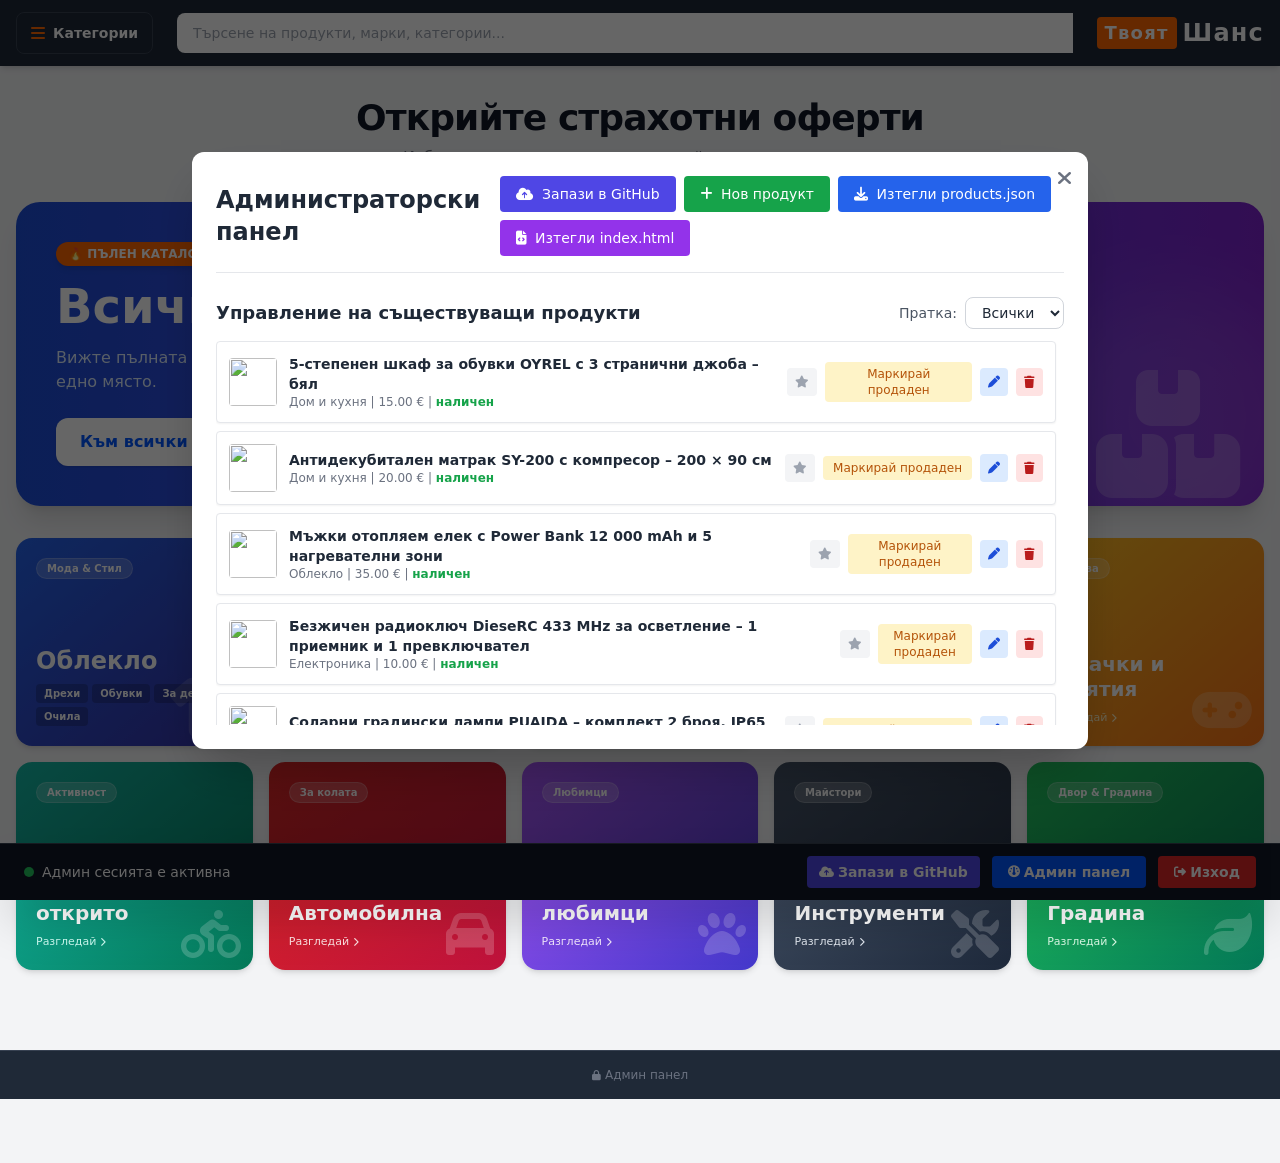
==== commit dafb21fd: "Add files via upload" ====
--- a/index.html
+++ b/index.html
@@ -650,7 +650,7 @@
     </div>
 
     <!-- МОДАЛ: АДМИН ПАНЕЛ -->
-    <div id="adminModal" class="fixed inset-0 bg-black bg-opacity-60 z-50 flex items-center justify-center p-4 overflow-y-auto hidden">
+    <div id="adminModal" class="fixed inset-0 bg-black bg-opacity-60 z-50 flex items-center justify-center p-4 overflow-y-auto">
         <div class="bg-white rounded-xl max-w-4xl w-full max-h-[90vh] overflow-y-auto p-6 relative shadow-2xl">
             <button onclick="closeAdminModal()" class="absolute top-4 right-4 text-gray-500 hover:text-gray-800 text-xl font-bold">
                 <i class="fa-solid fa-xmark"></i>
@@ -664,7 +664,7 @@
                 <p id="adminLoginError" class="text-red-500 text-sm mt-2 text-center hidden">Грешна парола!</p>
             </div>
 
-            <div id="adminDashboardSection" class="space-y-6 hidden">
+            <div id="adminDashboardSection" class="space-y-6">
                 <div class="flex flex-col sm:flex-row justify-between items-center border-b pb-4 gap-4">
                     <h3 class="text-2xl font-bold">Администраторски панел</h3>
                     <div class="flex flex-wrap gap-2">
@@ -3540,24 +3540,6 @@
         window.addEventListener('DOMContentLoaded', async () => {
             renderCategoryDropdownMenu();
             await loadProducts();
-
-            // Ако адресът съдържа ?product=ID, отваряме директно този артикул (споделен линк)
-            const params = new URLSearchParams(window.location.search);
-            const sharedProductId = params.get('product');
-            if (sharedProductId && products.some(p => p.id === parseInt(sharedProductId))) {
-                openProductModal(parseInt(sharedProductId), false);
-            }
-        });
-
-        // Поддръжка на бутона "Назад"/"Напред" в браузъра при отворен продукт
-        window.addEventListener('popstate', () => {
-            const params = new URLSearchParams(window.location.search);
-            const productId = params.get('product');
-            if (productId && products.some(p => p.id === parseInt(productId))) {
-                openProductModal(parseInt(productId), false);
-            } else {
-                document.getElementById('productModal').classList.add('hidden');
-            }
         });
 
         async function loadProducts() {
@@ -3902,7 +3884,7 @@
             window.scrollTo({ top: 0, behavior: 'smooth' });
         }
 
-        function openProductModal(productId, updateUrl = true) {
+        function openProductModal(productId) {
             const product = products.find(p => p.id === productId);
             if (!product) return;
 
@@ -3993,10 +3975,6 @@
                                 <div class="text-3xl font-black text-gray-900">${activePrice.toFixed(2)} €</div>
                             </div>
                         </div>
-
-                        <button onclick="copyProductLink(${product.id}, this)" class="w-full flex items-center justify-center gap-2 border-2 border-emagBlue text-emagBlue hover:bg-blue-50 font-bold py-2.5 rounded-lg transition text-sm">
-                            <i class="fa-solid fa-link"></i> Копирай линк към този артикул
-                        </button>
                     </div>
                 </div>
 
@@ -4004,34 +3982,10 @@
             `;
 
             document.getElementById('productModal').classList.remove('hidden');
-
-            if (updateUrl) {
-                const url = new URL(window.location.href);
-                url.searchParams.set('product', productId);
-                history.pushState({ productId }, '', url);
-            }
-        }
-
-        function copyProductLink(productId, btnEl) {
-            const url = new URL(window.location.href);
-            url.searchParams.set('product', productId);
-            navigator.clipboard.writeText(url.toString()).then(() => {
-                if (!btnEl) return;
-                const originalHTML = btnEl.innerHTML;
-                btnEl.innerHTML = '<i class="fa-solid fa-check"></i> Линкът е копиран!';
-                setTimeout(() => { btnEl.innerHTML = originalHTML; }, 2000);
-            }).catch(() => {
-                prompt('Копирай този линк:', url.toString());
-            });
         }
 
         function closeProductModal() {
             document.getElementById('productModal').classList.add('hidden');
-            const url = new URL(window.location.href);
-            if (url.searchParams.has('product')) {
-                url.searchParams.delete('product');
-                history.replaceState({}, '', url);
-            }
         }
 
         function openLightbox(src) {
@@ -4378,8 +4332,7 @@
    const sizeInput=document.getElementById('formSize');
    if(!cat || !sizeInput) return;
    const wrapper=sizeInput.closest('div');
-   const categoriesWithSize = ['Облекло', 'Дрехи', 'Обувки', 'За деца'];
-   const show=categoriesWithSize.includes(cat.value);
+   const show=cat.value==='Облекло';
    wrapper.style.display=show?'':'none';
 }
 document.addEventListener('DOMContentLoaded',()=>{
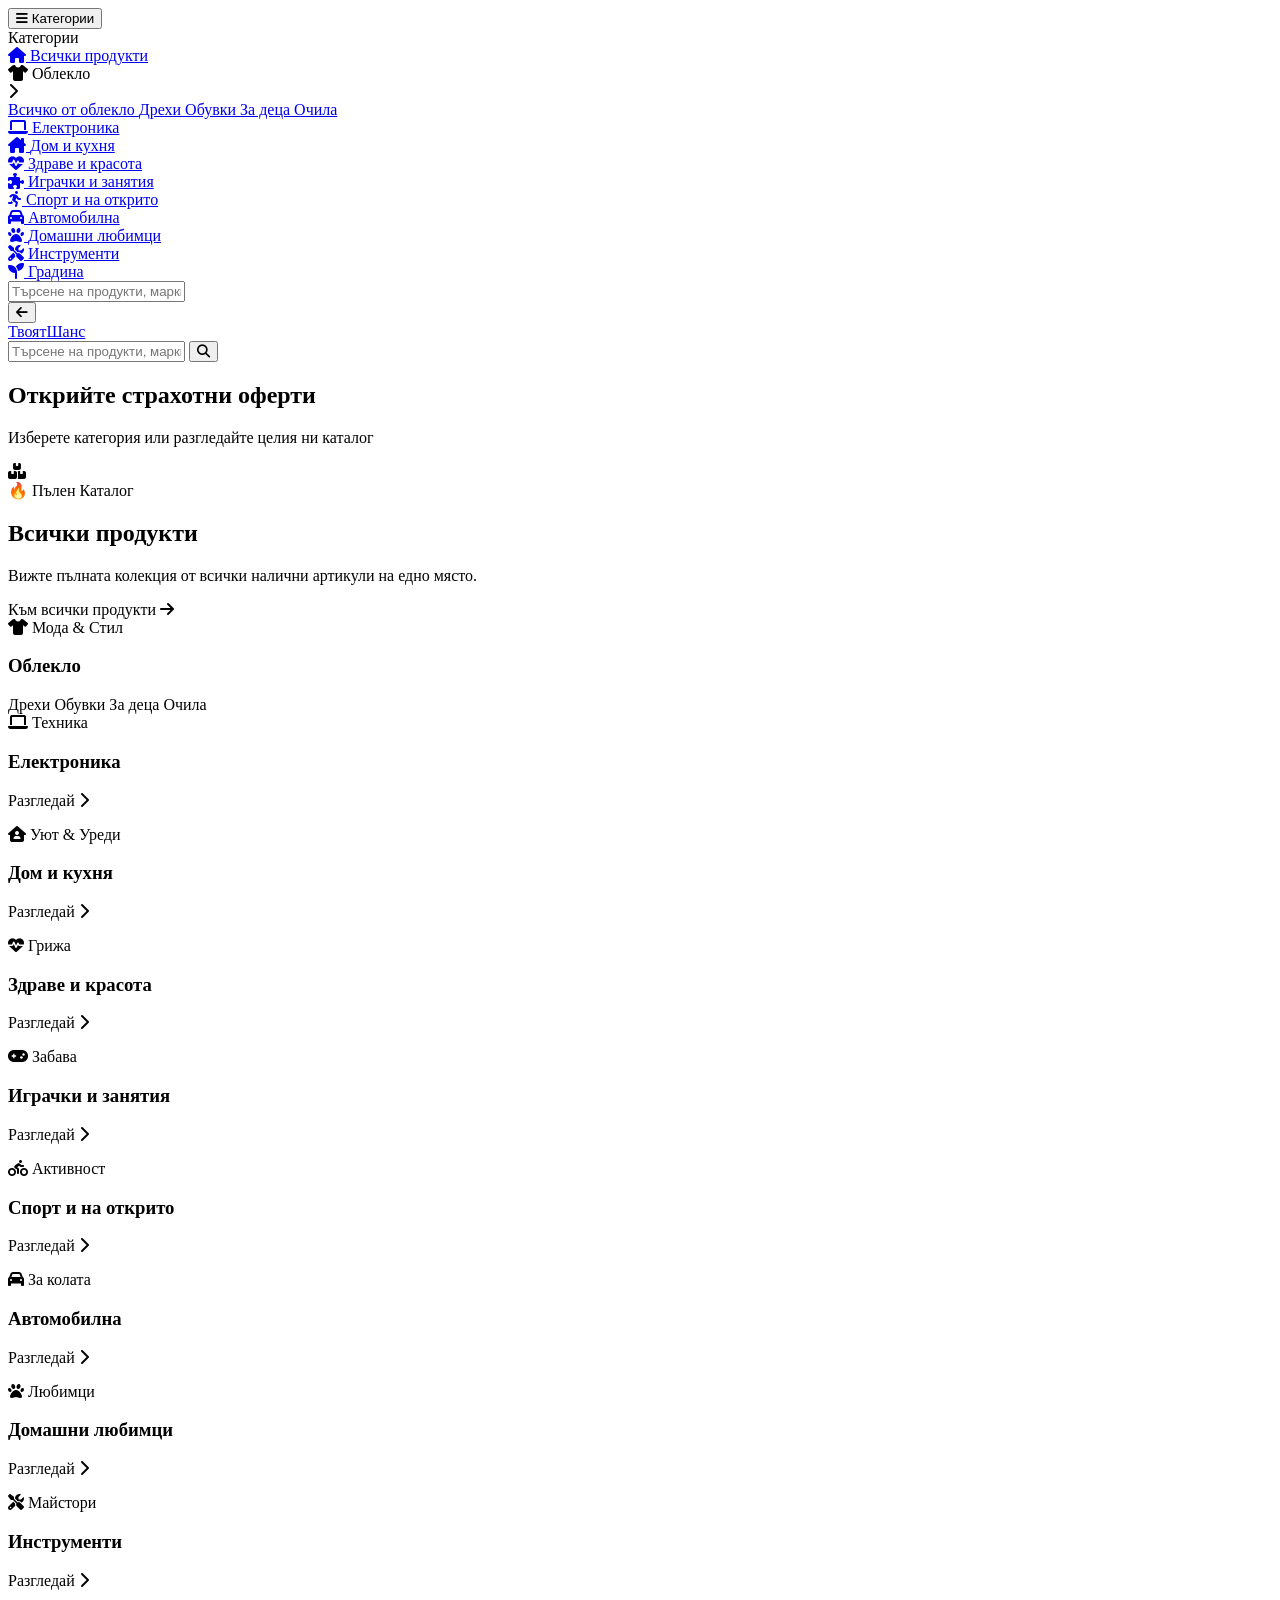
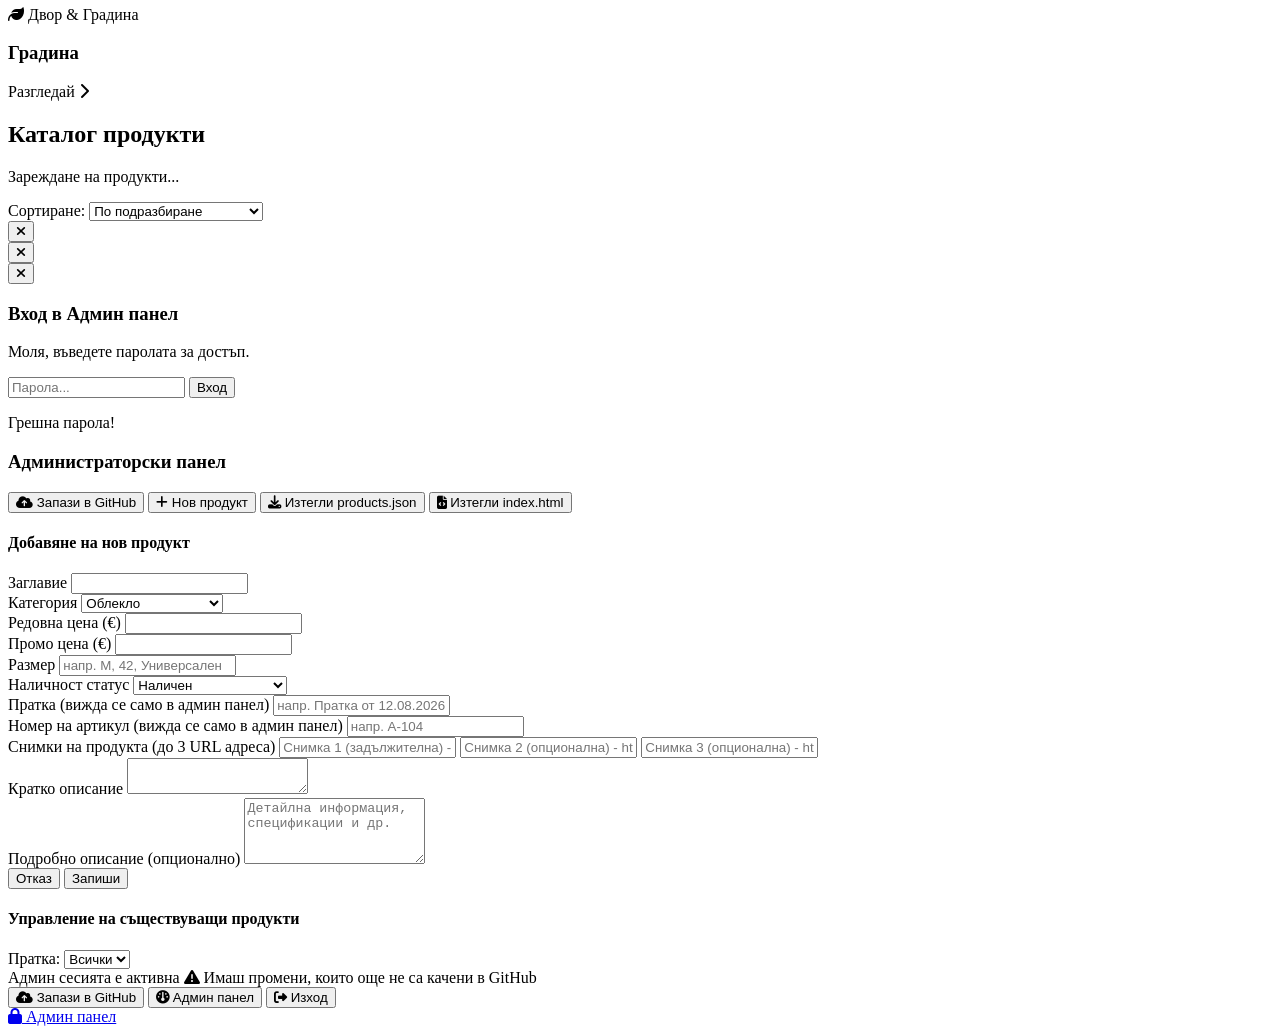
==== commit a1b52ca0: "Add files via upload" ====
--- a/index.html
+++ b/index.html
@@ -1,4 +1,6 @@
-<html lang="bg"><head>
+<!DOCTYPE html>
+<html lang="bg">
+<head>
     <meta charset="UTF-8">
     <meta name="viewport" content="width=device-width, initial-scale=1.0">
     <title>Твоят Шанс - Онлайн витрина</title>
@@ -19,7 +21,7 @@
             }
         }
     </script>
-<style>*, ::before, ::after{--tw-border-spacing-x:0;--tw-border-spacing-y:0;--tw-translate-x:0;--tw-translate-y:0;--tw-rotate:0;--tw-skew-x:0;--tw-skew-y:0;--tw-scale-x:1;--tw-scale-y:1;--tw-pan-x: ;--tw-pan-y: ;--tw-pinch-zoom: ;--tw-scroll-snap-strictness:proximity;--tw-gradient-from-position: ;--tw-gradient-via-position: ;--tw-gradient-to-position: ;--tw-ordinal: ;--tw-slashed-zero: ;--tw-numeric-figure: ;--tw-numeric-spacing: ;--tw-numeric-fraction: ;--tw-ring-inset: ;--tw-ring-offset-width:0px;--tw-ring-offset-color:#fff;--tw-ring-color:rgb(59 130 246 / 0.5);--tw-ring-offset-shadow:0 0 #0000;--tw-ring-shadow:0 0 #0000;--tw-shadow:0 0 #0000;--tw-shadow-colored:0 0 #0000;--tw-blur: ;--tw-brightness: ;--tw-contrast: ;--tw-grayscale: ;--tw-hue-rotate: ;--tw-invert: ;--tw-saturate: ;--tw-sepia: ;--tw-drop-shadow: ;--tw-backdrop-blur: ;--tw-backdrop-brightness: ;--tw-backdrop-contrast: ;--tw-backdrop-grayscale: ;--tw-backdrop-hue-rotate: ;--tw-backdrop-invert: ;--tw-backdrop-opacity: ;--tw-backdrop-saturate: ;--tw-backdrop-sepia: ;--tw-contain-size: ;--tw-contain-layout: ;--tw-contain-paint: ;--tw-contain-style: }::backdrop{--tw-border-spacing-x:0;--tw-border-spacing-y:0;--tw-translate-x:0;--tw-translate-y:0;--tw-rotate:0;--tw-skew-x:0;--tw-skew-y:0;--tw-scale-x:1;--tw-scale-y:1;--tw-pan-x: ;--tw-pan-y: ;--tw-pinch-zoom: ;--tw-scroll-snap-strictness:proximity;--tw-gradient-from-position: ;--tw-gradient-via-position: ;--tw-gradient-to-position: ;--tw-ordinal: ;--tw-slashed-zero: ;--tw-numeric-figure: ;--tw-numeric-spacing: ;--tw-numeric-fraction: ;--tw-ring-inset: ;--tw-ring-offset-width:0px;--tw-ring-offset-color:#fff;--tw-ring-color:rgb(59 130 246 / 0.5);--tw-ring-offset-shadow:0 0 #0000;--tw-ring-shadow:0 0 #0000;--tw-shadow:0 0 #0000;--tw-shadow-colored:0 0 #0000;--tw-blur: ;--tw-brightness: ;--tw-contrast: ;--tw-grayscale: ;--tw-hue-rotate: ;--tw-invert: ;--tw-saturate: ;--tw-sepia: ;--tw-drop-shadow: ;--tw-backdrop-blur: ;--tw-backdrop-brightness: ;--tw-backdrop-contrast: ;--tw-backdrop-grayscale: ;--tw-backdrop-hue-rotate: ;--tw-backdrop-invert: ;--tw-backdrop-opacity: ;--tw-backdrop-saturate: ;--tw-backdrop-sepia: ;--tw-contain-size: ;--tw-contain-layout: ;--tw-contain-paint: ;--tw-contain-style: }/* ! tailwindcss v3.4.17 | MIT License | https://tailwindcss.com */*,::after,::before{box-sizing:border-box;border-width:0;border-style:solid;border-color:#e5e7eb}::after,::before{--tw-content:''}:host,html{line-height:1.5;-webkit-text-size-adjust:100%;-moz-tab-size:4;tab-size:4;font-family:ui-sans-serif, system-ui, sans-serif, "Apple Color Emoji", "Segoe UI Emoji", "Segoe UI Symbol", "Noto Color Emoji";font-feature-settings:normal;font-variation-settings:normal;-webkit-tap-highlight-color:transparent}body{margin:0;line-height:inherit}hr{height:0;color:inherit;border-top-width:1px}abbr:where([title]){-webkit-text-decoration:underline dotted;text-decoration:underline dotted}h1,h2,h3,h4,h5,h6{font-size:inherit;font-weight:inherit}a{color:inherit;text-decoration:inherit}b,strong{font-weight:bolder}code,kbd,pre,samp{font-family:ui-monospace, SFMono-Regular, Menlo, Monaco, Consolas, "Liberation Mono", "Courier New", monospace;font-feature-settings:normal;font-variation-settings:normal;font-size:1em}small{font-size:80%}sub,sup{font-size:75%;line-height:0;position:relative;vertical-align:baseline}sub{bottom:-.25em}sup{top:-.5em}table{text-indent:0;border-color:inherit;border-collapse:collapse}button,input,optgroup,select,textarea{font-family:inherit;font-feature-settings:inherit;font-variation-settings:inherit;font-size:100%;font-weight:inherit;line-height:inherit;letter-spacing:inherit;color:inherit;margin:0;padding:0}button,select{text-transform:none}button,input:where([type=button]),input:where([type=reset]),input:where([type=submit]){-webkit-appearance:button;background-color:transparent;background-image:none}:-moz-focusring{outline:auto}:-moz-ui-invalid{box-shadow:none}progress{vertical-align:baseline}::-webkit-inner-spin-button,::-webkit-outer-spin-button{height:auto}[type=search]{-webkit-appearance:textfield;outline-offset:-2px}::-webkit-search-decoration{-webkit-appearance:none}::-webkit-file-upload-button{-webkit-appearance:button;font:inherit}summary{display:list-item}blockquote,dd,dl,figure,h1,h2,h3,h4,h5,h6,hr,p,pre{margin:0}fieldset{margin:0;padding:0}legend{padding:0}menu,ol,ul{list-style:none;margin:0;padding:0}dialog{padding:0}textarea{resize:vertical}input::placeholder,textarea::placeholder{opacity:1;color:#9ca3af}[role=button],button{cursor:pointer}:disabled{cursor:default}audio,canvas,embed,iframe,img,object,svg,video{display:block;vertical-align:middle}img,video{max-width:100%;height:auto}[hidden]:where(:not([hidden=until-found])){display:none}.container{width:100%}@media (min-width: 640px){.container{max-width:640px}}@media (min-width: 768px){.container{max-width:768px}}@media (min-width: 1024px){.container{max-width:1024px}}@media (min-width: 1280px){.container{max-width:1280px}}@media (min-width: 1536px){.container{max-width:1536px}}.pointer-events-none{pointer-events:none}.fixed{position:fixed}.absolute{position:absolute}.relative{position:relative}.sticky{position:sticky}.inset-0{inset:0px}.-bottom-10{bottom:-2.5rem}.-right-1{right:-0.25rem}.-right-10{right:-2.5rem}.-top-1{top:-0.25rem}.bottom-0{bottom:0px}.bottom-2{bottom:0.5rem}.bottom-3{bottom:0.75rem}.left-0{left:0px}.right-0{right:0px}.right-2{right:0.5rem}.right-3{right:0.75rem}.right-4{right:1rem}.right-6{right:1.5rem}.top-0{top:0px}.top-4{top:1rem}.top-6{top:1.5rem}.left-2{left:0.5rem}.top-2{top:0.5rem}.z-10{z-index:10}.z-20{z-index:20}.z-40{z-index:40}.z-50{z-index:50}.col-span-2{grid-column:span 2 / span 2}.mx-6{margin-left:1.5rem;margin-right:1.5rem}.mx-auto{margin-left:auto;margin-right:auto}.mb-1{margin-bottom:0.25rem}.mb-3{margin-bottom:0.75rem}.mb-4{margin-bottom:1rem}.mb-6{margin-bottom:1.5rem}.ml-2{margin-left:0.5rem}.mr-1{margin-right:0.25rem}.mt-12{margin-top:3rem}.mt-2{margin-top:0.5rem}.mr-2{margin-right:0.5rem}.mt-auto{margin-top:auto}.line-clamp-2{overflow:hidden;display:-webkit-box;-webkit-box-orient:vertical;-webkit-line-clamp:2}.block{display:block}.inline-block{display:inline-block}.flex{display:flex}.inline-flex{display:inline-flex}.grid{display:grid}.hidden{display:none}.h-2\.5{height:0.625rem}.h-3{height:0.75rem}.h-52{height:13rem}.h-64{height:16rem}.h-full{height:100%}.h-36{height:9rem}.h-6{height:1.5rem}.h-12{height:3rem}.max-h-96{max-height:24rem}.max-h-\[70vh\]{max-height:70vh}.max-h-\[90vh\]{max-height:90vh}.min-h-screen{min-height:100vh}.w-2\.5{width:0.625rem}.w-3{width:0.75rem}.w-64{width:16rem}.w-72{width:18rem}.w-fit{width:-moz-fit-content;width:fit-content}.w-full{width:100%}.w-5{width:1.25rem}.w-6{width:1.5rem}.w-12{width:3rem}.max-w-2xl{max-width:42rem}.max-w-4xl{max-width:56rem}.max-w-\[90vw\]{max-width:90vw}.max-w-lg{max-width:32rem}.max-w-md{max-width:28rem}.flex-1{flex:1 1 0%}.flex-grow{flex-grow:1}@keyframes ping{75%, 100%{transform:scale(2);opacity:0}}.animate-ping{animation:ping 1s cubic-bezier(0, 0, 0.2, 1) infinite}@keyframes pulse{50%{opacity:.5}}.animate-pulse{animation:pulse 2s cubic-bezier(0.4, 0, 0.6, 1) infinite}.cursor-pointer{cursor:pointer}.select-none{-webkit-user-select:none;user-select:none}.grid-cols-1{grid-template-columns:repeat(1, minmax(0, 1fr))}.grid-cols-2{grid-template-columns:repeat(2, minmax(0, 1fr))}.flex-col{flex-direction:column}.flex-wrap{flex-wrap:wrap}.items-center{align-items:center}.items-baseline{align-items:baseline}.justify-end{justify-content:flex-end}.justify-center{justify-content:center}.justify-between{justify-content:space-between}.gap-1{gap:0.25rem}.gap-1\.5{gap:0.375rem}.gap-2{gap:0.5rem}.gap-3{gap:0.75rem}.gap-4{gap:1rem}.gap-6{gap:1.5rem}.space-y-1 > :not([hidden]) ~ :not([hidden]){--tw-space-y-reverse:0;margin-top:calc(0.25rem * calc(1 - var(--tw-space-y-reverse)));margin-bottom:calc(0.25rem * var(--tw-space-y-reverse))}.space-y-2 > :not([hidden]) ~ :not([hidden]){--tw-space-y-reverse:0;margin-top:calc(0.5rem * calc(1 - var(--tw-space-y-reverse)));margin-bottom:calc(0.5rem * var(--tw-space-y-reverse))}.space-y-4 > :not([hidden]) ~ :not([hidden]){--tw-space-y-reverse:0;margin-top:calc(1rem * calc(1 - var(--tw-space-y-reverse)));margin-bottom:calc(1rem * var(--tw-space-y-reverse))}.space-y-6 > :not([hidden]) ~ :not([hidden]){--tw-space-y-reverse:0;margin-top:calc(1.5rem * calc(1 - var(--tw-space-y-reverse)));margin-bottom:calc(1.5rem * var(--tw-space-y-reverse))}.space-y-8 > :not([hidden]) ~ :not([hidden]){--tw-space-y-reverse:0;margin-top:calc(2rem * calc(1 - var(--tw-space-y-reverse)));margin-bottom:calc(2rem * var(--tw-space-y-reverse))}.overflow-hidden{overflow:hidden}.overflow-y-auto{overflow-y:auto}.rounded{border-radius:0.25rem}.rounded-2xl{border-radius:1rem}.rounded-3xl{border-radius:1.5rem}.rounded-full{border-radius:9999px}.rounded-lg{border-radius:0.5rem}.rounded-xl{border-radius:0.75rem}.rounded-l-lg{border-top-left-radius:0.5rem;border-bottom-left-radius:0.5rem}.rounded-r-lg{border-top-right-radius:0.5rem;border-bottom-right-radius:0.5rem}.border{border-width:1px}.border-b{border-bottom-width:1px}.border-t{border-top-width:1px}.border-amber-700{--tw-border-opacity:1;border-color:rgb(180 83 9 / var(--tw-border-opacity, 1))}.border-gray-100{--tw-border-opacity:1;border-color:rgb(243 244 246 / var(--tw-border-opacity, 1))}.border-gray-300{--tw-border-opacity:1;border-color:rgb(209 213 219 / var(--tw-border-opacity, 1))}.border-gray-700{--tw-border-opacity:1;border-color:rgb(55 65 81 / var(--tw-border-opacity, 1))}.border-white\/20{border-color:rgb(255 255 255 / 0.2)}.border-gray-50{--tw-border-opacity:1;border-color:rgb(249 250 251 / var(--tw-border-opacity, 1))}.bg-amber-950{--tw-bg-opacity:1;background-color:rgb(69 26 3 / var(--tw-bg-opacity, 1))}.bg-black{--tw-bg-opacity:1;background-color:rgb(0 0 0 / var(--tw-bg-opacity, 1))}.bg-black\/20{background-color:rgb(0 0 0 / 0.2)}.bg-blue-600{--tw-bg-opacity:1;background-color:rgb(37 99 235 / var(--tw-bg-opacity, 1))}.bg-emagBlue{--tw-bg-opacity:1;background-color:rgb(0 85 255 / var(--tw-bg-opacity, 1))}.bg-emagDark{--tw-bg-opacity:1;background-color:rgb(31 41 55 / var(--tw-bg-opacity, 1))}.bg-emagOrange{--tw-bg-opacity:1;background-color:rgb(255 102 0 / var(--tw-bg-opacity, 1))}.bg-gray-100{--tw-bg-opacity:1;background-color:rgb(243 244 246 / var(--tw-bg-opacity, 1))}.bg-gray-400{--tw-bg-opacity:1;background-color:rgb(156 163 175 / var(--tw-bg-opacity, 1))}.bg-gray-50{--tw-bg-opacity:1;background-color:rgb(249 250 251 / var(--tw-bg-opacity, 1))}.bg-gray-800{--tw-bg-opacity:1;background-color:rgb(31 41 55 / var(--tw-bg-opacity, 1))}.bg-gray-900{--tw-bg-opacity:1;background-color:rgb(17 24 39 / var(--tw-bg-opacity, 1))}.bg-green-500{--tw-bg-opacity:1;background-color:rgb(34 197 94 / var(--tw-bg-opacity, 1))}.bg-green-600{--tw-bg-opacity:1;background-color:rgb(22 163 74 / var(--tw-bg-opacity, 1))}.bg-indigo-600{--tw-bg-opacity:1;background-color:rgb(79 70 229 / var(--tw-bg-opacity, 1))}.bg-purple-600{--tw-bg-opacity:1;background-color:rgb(147 51 234 / var(--tw-bg-opacity, 1))}.bg-red-400{--tw-bg-opacity:1;background-color:rgb(248 113 113 / var(--tw-bg-opacity, 1))}.bg-red-500{--tw-bg-opacity:1;background-color:rgb(239 68 68 / var(--tw-bg-opacity, 1))}.bg-red-600{--tw-bg-opacity:1;background-color:rgb(220 38 38 / var(--tw-bg-opacity, 1))}.bg-white{--tw-bg-opacity:1;background-color:rgb(255 255 255 / var(--tw-bg-opacity, 1))}.bg-white\/10{background-color:rgb(255 255 255 / 0.1)}.bg-white\/20{background-color:rgb(255 255 255 / 0.2)}.bg-black\/70{background-color:rgb(0 0 0 / 0.7)}.bg-gray-500{--tw-bg-opacity:1;background-color:rgb(107 114 128 / var(--tw-bg-opacity, 1))}.bg-orange-500{--tw-bg-opacity:1;background-color:rgb(249 115 22 / var(--tw-bg-opacity, 1))}.bg-amber-100{--tw-bg-opacity:1;background-color:rgb(254 243 199 / var(--tw-bg-opacity, 1))}.bg-amber-400{--tw-bg-opacity:1;background-color:rgb(251 191 36 / var(--tw-bg-opacity, 1))}.bg-blue-100{--tw-bg-opacity:1;background-color:rgb(219 234 254 / var(--tw-bg-opacity, 1))}.bg-green-100{--tw-bg-opacity:1;background-color:rgb(220 252 231 / var(--tw-bg-opacity, 1))}.bg-red-100{--tw-bg-opacity:1;background-color:rgb(254 226 226 / var(--tw-bg-opacity, 1))}.bg-opacity-60{--tw-bg-opacity:0.6}.bg-opacity-90{--tw-bg-opacity:0.9}.bg-gradient-to-br{background-image:linear-gradient(to bottom right, var(--tw-gradient-stops))}.bg-gradient-to-r{background-image:linear-gradient(to right, var(--tw-gradient-stops))}.from-amber-400{--tw-gradient-from:#fbbf24 var(--tw-gradient-from-position);--tw-gradient-to:rgb(251 191 36 / 0) var(--tw-gradient-to-position);--tw-gradient-stops:var(--tw-gradient-from), var(--tw-gradient-to)}.from-blue-600{--tw-gradient-from:#2563eb var(--tw-gradient-from-position);--tw-gradient-to:rgb(37 99 235 / 0) var(--tw-gradient-to-position);--tw-gradient-stops:var(--tw-gradient-from), var(--tw-gradient-to)}.from-blue-700{--tw-gradient-from:#1d4ed8 var(--tw-gradient-from-position);--tw-gradient-to:rgb(29 78 216 / 0) var(--tw-gradient-to-position);--tw-gradient-stops:var(--tw-gradient-from), var(--tw-gradient-to)}.from-cyan-500{--tw-gradient-from:#06b6d4 var(--tw-gradient-from-position);--tw-gradient-to:rgb(6 182 212 / 0) var(--tw-gradient-to-position);--tw-gradient-stops:var(--tw-gradient-from), var(--tw-gradient-to)}.from-emerald-500{--tw-gradient-from:#10b981 var(--tw-gradient-from-position);--tw-gradient-to:rgb(16 185 129 / 0) var(--tw-gradient-to-position);--tw-gradient-stops:var(--tw-gradient-from), var(--tw-gradient-to)}.from-green-500{--tw-gradient-from:#22c55e var(--tw-gradient-from-position);--tw-gradient-to:rgb(34 197 94 / 0) var(--tw-gradient-to-position);--tw-gradient-stops:var(--tw-gradient-from), var(--tw-gradient-to)}.from-pink-500{--tw-gradient-from:#ec4899 var(--tw-gradient-from-position);--tw-gradient-to:rgb(236 72 153 / 0) var(--tw-gradient-to-position);--tw-gradient-stops:var(--tw-gradient-from), var(--tw-gradient-to)}.from-purple-500{--tw-gradient-from:#a855f7 var(--tw-gradient-from-position);--tw-gradient-to:rgb(168 85 247 / 0) var(--tw-gradient-to-position);--tw-gradient-stops:var(--tw-gradient-from), var(--tw-gradient-to)}.from-red-600{--tw-gradient-from:#dc2626 var(--tw-gradient-from-position);--tw-gradient-to:rgb(220 38 38 / 0) var(--tw-gradient-to-position);--tw-gradient-stops:var(--tw-gradient-from), var(--tw-gradient-to)}.from-slate-600{--tw-gradient-from:#475569 var(--tw-gradient-from-position);--tw-gradient-to:rgb(71 85 105 / 0) var(--tw-gradient-to-position);--tw-gradient-stops:var(--tw-gradient-from), var(--tw-gradient-to)}.from-teal-500{--tw-gradient-from:#14b8a6 var(--tw-gradient-from-position);--tw-gradient-to:rgb(20 184 166 / 0) var(--tw-gradient-to-position);--tw-gradient-stops:var(--tw-gradient-from), var(--tw-gradient-to)}.via-indigo-600{--tw-gradient-to:rgb(79 70 229 / 0)  var(--tw-gradient-to-position);--tw-gradient-stops:var(--tw-gradient-from), #4f46e5 var(--tw-gradient-via-position), var(--tw-gradient-to)}.to-blue-600{--tw-gradient-to:#2563eb var(--tw-gradient-to-position)}.to-emerald-700{--tw-gradient-to:#047857 var(--tw-gradient-to-position)}.to-indigo-700{--tw-gradient-to:#4338ca var(--tw-gradient-to-position)}.to-indigo-800{--tw-gradient-to:#3730a3 var(--tw-gradient-to-position)}.to-orange-500{--tw-gradient-to:#f97316 var(--tw-gradient-to-position)}.to-purple-700{--tw-gradient-to:#7e22ce var(--tw-gradient-to-position)}.to-rose-600{--tw-gradient-to:#e11d48 var(--tw-gradient-to-position)}.to-rose-700{--tw-gradient-to:#be123c var(--tw-gradient-to-position)}.to-slate-800{--tw-gradient-to:#1e293b var(--tw-gradient-to-position)}.to-teal-700{--tw-gradient-to:#0f766e var(--tw-gradient-to-position)}.object-contain{object-fit:contain}.object-cover{object-fit:cover}.p-2{padding:0.5rem}.p-3{padding:0.75rem}.p-4{padding:1rem}.p-5{padding:1.25rem}.p-6{padding:1.5rem}.p-8{padding:2rem}.p-1\.5{padding:0.375rem}.px-1{padding-left:0.25rem;padding-right:0.25rem}.px-2{padding-left:0.5rem;padding-right:0.5rem}.px-2\.5{padding-left:0.625rem;padding-right:0.625rem}.px-3{padding-left:0.75rem;padding-right:0.75rem}.px-3\.5{padding-left:0.875rem;padding-right:0.875rem}.px-4{padding-left:1rem;padding-right:1rem}.px-6{padding-left:1.5rem;padding-right:1.5rem}.py-0\.5{padding-top:0.125rem;padding-bottom:0.125rem}.py-1{padding-top:0.25rem;padding-bottom:0.25rem}.py-1\.5{padding-top:0.375rem;padding-bottom:0.375rem}.py-2{padding-top:0.5rem;padding-bottom:0.5rem}.py-2\.5{padding-top:0.625rem;padding-bottom:0.625rem}.py-3{padding-top:0.75rem;padding-bottom:0.75rem}.py-4{padding-top:1rem;padding-bottom:1rem}.py-8{padding-top:2rem;padding-bottom:2rem}.px-1\.5{padding-left:0.375rem;padding-right:0.375rem}.pb-16{padding-bottom:4rem}.pb-4{padding-bottom:1rem}.pr-2{padding-right:0.5rem}.pt-1{padding-top:0.25rem}.pt-2{padding-top:0.5rem}.pt-6{padding-top:1.5rem}.pl-8{padding-left:2rem}.text-center{text-align:center}.font-sans{font-family:ui-sans-serif, system-ui, sans-serif, "Apple Color Emoji", "Segoe UI Emoji", "Segoe UI Symbol", "Noto Color Emoji"}.text-2xl{font-size:1.5rem;line-height:2rem}.text-3xl{font-size:1.875rem;line-height:2.25rem}.text-5xl{font-size:3rem;line-height:1}.text-6xl{font-size:3.75rem;line-height:1}.text-8xl{font-size:6rem;line-height:1}.text-\[10px\]{font-size:10px}.text-\[11px\]{font-size:11px}.text-\[9px\]{font-size:9px}.text-base{font-size:1rem;line-height:1.5rem}.text-lg{font-size:1.125rem;line-height:1.75rem}.text-sm{font-size:0.875rem;line-height:1.25rem}.text-xl{font-size:1.25rem;line-height:1.75rem}.text-xs{font-size:0.75rem;line-height:1rem}.font-black{font-weight:900}.font-bold{font-weight:700}.font-extrabold{font-weight:800}.font-medium{font-weight:500}.font-normal{font-weight:400}.font-semibold{font-weight:600}.uppercase{text-transform:uppercase}.leading-tight{line-height:1.25}.tracking-tight{letter-spacing:-0.025em}.tracking-wider{letter-spacing:0.05em}.text-amber-100{--tw-text-opacity:1;color:rgb(254 243 199 / var(--tw-text-opacity, 1))}.text-amber-400{--tw-text-opacity:1;color:rgb(251 191 36 / var(--tw-text-opacity, 1))}.text-blue-100{--tw-text-opacity:1;color:rgb(219 234 254 / var(--tw-text-opacity, 1))}.text-cyan-100{--tw-text-opacity:1;color:rgb(207 250 254 / var(--tw-text-opacity, 1))}.text-emagBlue{--tw-text-opacity:1;color:rgb(0 85 255 / var(--tw-text-opacity, 1))}.text-emagOrange{--tw-text-opacity:1;color:rgb(255 102 0 / var(--tw-text-opacity, 1))}.text-emerald-100{--tw-text-opacity:1;color:rgb(209 250 229 / var(--tw-text-opacity, 1))}.text-gray-300{--tw-text-opacity:1;color:rgb(209 213 219 / var(--tw-text-opacity, 1))}.text-gray-400{--tw-text-opacity:1;color:rgb(156 163 175 / var(--tw-text-opacity, 1))}.text-gray-500{--tw-text-opacity:1;color:rgb(107 114 128 / var(--tw-text-opacity, 1))}.text-gray-600{--tw-text-opacity:1;color:rgb(75 85 99 / var(--tw-text-opacity, 1))}.text-gray-800{--tw-text-opacity:1;color:rgb(31 41 55 / var(--tw-text-opacity, 1))}.text-gray-900{--tw-text-opacity:1;color:rgb(17 24 39 / var(--tw-text-opacity, 1))}.text-green-100{--tw-text-opacity:1;color:rgb(220 252 231 / var(--tw-text-opacity, 1))}.text-pink-100{--tw-text-opacity:1;color:rgb(252 231 243 / var(--tw-text-opacity, 1))}.text-purple-100{--tw-text-opacity:1;color:rgb(243 232 255 / var(--tw-text-opacity, 1))}.text-red-100{--tw-text-opacity:1;color:rgb(254 226 226 / var(--tw-text-opacity, 1))}.text-red-500{--tw-text-opacity:1;color:rgb(239 68 68 / var(--tw-text-opacity, 1))}.text-slate-200{--tw-text-opacity:1;color:rgb(226 232 240 / var(--tw-text-opacity, 1))}.text-teal-100{--tw-text-opacity:1;color:rgb(204 251 241 / var(--tw-text-opacity, 1))}.text-white{--tw-text-opacity:1;color:rgb(255 255 255 / var(--tw-text-opacity, 1))}.text-gray-700{--tw-text-opacity:1;color:rgb(55 65 81 / var(--tw-text-opacity, 1))}.text-amber-700{--tw-text-opacity:1;color:rgb(180 83 9 / var(--tw-text-opacity, 1))}.text-blue-700{--tw-text-opacity:1;color:rgb(29 78 216 / var(--tw-text-opacity, 1))}.text-green-600{--tw-text-opacity:1;color:rgb(22 163 74 / var(--tw-text-opacity, 1))}.text-green-700{--tw-text-opacity:1;color:rgb(21 128 61 / var(--tw-text-opacity, 1))}.text-red-700{--tw-text-opacity:1;color:rgb(185 28 28 / var(--tw-text-opacity, 1))}.line-through{-webkit-text-decoration-line:line-through;text-decoration-line:line-through}.opacity-15{opacity:0.15}.opacity-20{opacity:0.2}.opacity-75{opacity:0.75}.shadow{--tw-shadow:0 1px 3px 0 rgb(0 0 0 / 0.1), 0 1px 2px -1px rgb(0 0 0 / 0.1);--tw-shadow-colored:0 1px 3px 0 var(--tw-shadow-color), 0 1px 2px -1px var(--tw-shadow-color);box-shadow:var(--tw-ring-offset-shadow, 0 0 #0000), var(--tw-ring-shadow, 0 0 #0000), var(--tw-shadow)}.shadow-2xl{--tw-shadow:0 25px 50px -12px rgb(0 0 0 / 0.25);--tw-shadow-colored:0 25px 50px -12px var(--tw-shadow-color);box-shadow:var(--tw-ring-offset-shadow, 0 0 #0000), var(--tw-ring-shadow, 0 0 #0000), var(--tw-shadow)}.shadow-md{--tw-shadow:0 4px 6px -1px rgb(0 0 0 / 0.1), 0 2px 4px -2px rgb(0 0 0 / 0.1);--tw-shadow-colored:0 4px 6px -1px var(--tw-shadow-color), 0 2px 4px -2px var(--tw-shadow-color);box-shadow:var(--tw-ring-offset-shadow, 0 0 #0000), var(--tw-ring-shadow, 0 0 #0000), var(--tw-shadow)}.shadow-sm{--tw-shadow:0 1px 2px 0 rgb(0 0 0 / 0.05);--tw-shadow-colored:0 1px 2px 0 var(--tw-shadow-color);box-shadow:var(--tw-ring-offset-shadow, 0 0 #0000), var(--tw-ring-shadow, 0 0 #0000), var(--tw-shadow)}.shadow-xl{--tw-shadow:0 20px 25px -5px rgb(0 0 0 / 0.1), 0 8px 10px -6px rgb(0 0 0 / 0.1);--tw-shadow-colored:0 20px 25px -5px var(--tw-shadow-color), 0 8px 10px -6px var(--tw-shadow-color);box-shadow:var(--tw-ring-offset-shadow, 0 0 #0000), var(--tw-ring-shadow, 0 0 #0000), var(--tw-shadow)}.shadow-lg{--tw-shadow:0 10px 15px -3px rgb(0 0 0 / 0.1), 0 4px 6px -4px rgb(0 0 0 / 0.1);--tw-shadow-colored:0 10px 15px -3px var(--tw-shadow-color), 0 4px 6px -4px var(--tw-shadow-color);box-shadow:var(--tw-ring-offset-shadow, 0 0 #0000), var(--tw-ring-shadow, 0 0 #0000), var(--tw-shadow)}.ring-2{--tw-ring-offset-shadow:var(--tw-ring-inset) 0 0 0 var(--tw-ring-offset-width) var(--tw-ring-offset-color);--tw-ring-shadow:var(--tw-ring-inset) 0 0 0 calc(2px + var(--tw-ring-offset-width)) var(--tw-ring-color);box-shadow:var(--tw-ring-offset-shadow), var(--tw-ring-shadow), var(--tw-shadow, 0 0 #0000)}.ring-amber-400{--tw-ring-opacity:1;--tw-ring-color:rgb(251 191 36 / var(--tw-ring-opacity, 1))}.blur-2xl{--tw-blur:blur(40px);filter:var(--tw-blur) var(--tw-brightness) var(--tw-contrast) var(--tw-grayscale) var(--tw-hue-rotate) var(--tw-invert) var(--tw-saturate) var(--tw-sepia) var(--tw-drop-shadow)}.backdrop-blur-md{--tw-backdrop-blur:blur(12px);-webkit-backdrop-filter:var(--tw-backdrop-blur) var(--tw-backdrop-brightness) var(--tw-backdrop-contrast) var(--tw-backdrop-grayscale) var(--tw-backdrop-hue-rotate) var(--tw-backdrop-invert) var(--tw-backdrop-opacity) var(--tw-backdrop-saturate) var(--tw-backdrop-sepia);backdrop-filter:var(--tw-backdrop-blur) var(--tw-backdrop-brightness) var(--tw-backdrop-contrast) var(--tw-backdrop-grayscale) var(--tw-backdrop-hue-rotate) var(--tw-backdrop-invert) var(--tw-backdrop-opacity) var(--tw-backdrop-saturate) var(--tw-backdrop-sepia)}.backdrop-blur-sm{--tw-backdrop-blur:blur(4px);-webkit-backdrop-filter:var(--tw-backdrop-blur) var(--tw-backdrop-brightness) var(--tw-backdrop-contrast) var(--tw-backdrop-grayscale) var(--tw-backdrop-hue-rotate) var(--tw-backdrop-invert) var(--tw-backdrop-opacity) var(--tw-backdrop-saturate) var(--tw-backdrop-sepia);backdrop-filter:var(--tw-backdrop-blur) var(--tw-backdrop-brightness) var(--tw-backdrop-contrast) var(--tw-backdrop-grayscale) var(--tw-backdrop-hue-rotate) var(--tw-backdrop-invert) var(--tw-backdrop-opacity) var(--tw-backdrop-saturate) var(--tw-backdrop-sepia)}.transition{transition-property:color, background-color, border-color, fill, stroke, opacity, box-shadow, transform, filter, -webkit-text-decoration-color, -webkit-backdrop-filter;transition-property:color, background-color, border-color, text-decoration-color, fill, stroke, opacity, box-shadow, transform, filter, backdrop-filter;transition-property:color, background-color, border-color, text-decoration-color, fill, stroke, opacity, box-shadow, transform, filter, backdrop-filter, -webkit-text-decoration-color, -webkit-backdrop-filter;transition-timing-function:cubic-bezier(0.4, 0, 0.2, 1);transition-duration:150ms}.transition-transform{transition-property:transform;transition-timing-function:cubic-bezier(0.4, 0, 0.2, 1);transition-duration:150ms}.duration-300{transition-duration:300ms}.duration-500{transition-duration:500ms}.duration-200{transition-duration:200ms}.last\:border-b-0:last-child{border-bottom-width:0px}.hover\:-translate-y-1:hover{--tw-translate-y:-0.25rem;transform:translate(var(--tw-translate-x), var(--tw-translate-y)) rotate(var(--tw-rotate)) skewX(var(--tw-skew-x)) skewY(var(--tw-skew-y)) scaleX(var(--tw-scale-x)) scaleY(var(--tw-scale-y))}.hover\:bg-blue-600:hover{--tw-bg-opacity:1;background-color:rgb(37 99 235 / var(--tw-bg-opacity, 1))}.hover\:bg-blue-700:hover{--tw-bg-opacity:1;background-color:rgb(29 78 216 / var(--tw-bg-opacity, 1))}.hover\:bg-gray-100:hover{--tw-bg-opacity:1;background-color:rgb(243 244 246 / var(--tw-bg-opacity, 1))}.hover\:bg-gray-700:hover{--tw-bg-opacity:1;background-color:rgb(55 65 81 / var(--tw-bg-opacity, 1))}.hover\:bg-green-700:hover{--tw-bg-opacity:1;background-color:rgb(21 128 61 / var(--tw-bg-opacity, 1))}.hover\:bg-indigo-700:hover{--tw-bg-opacity:1;background-color:rgb(67 56 202 / var(--tw-bg-opacity, 1))}.hover\:bg-purple-700:hover{--tw-bg-opacity:1;background-color:rgb(126 34 206 / var(--tw-bg-opacity, 1))}.hover\:bg-red-700:hover{--tw-bg-opacity:1;background-color:rgb(185 28 28 / var(--tw-bg-opacity, 1))}.hover\:bg-white:hover{--tw-bg-opacity:1;background-color:rgb(255 255 255 / var(--tw-bg-opacity, 1))}.hover\:bg-gray-50:hover{--tw-bg-opacity:1;background-color:rgb(249 250 251 / var(--tw-bg-opacity, 1))}.hover\:bg-gray-600:hover{--tw-bg-opacity:1;background-color:rgb(75 85 99 / var(--tw-bg-opacity, 1))}.hover\:bg-amber-100:hover{--tw-bg-opacity:1;background-color:rgb(254 243 199 / var(--tw-bg-opacity, 1))}.hover\:bg-amber-200:hover{--tw-bg-opacity:1;background-color:rgb(253 230 138 / var(--tw-bg-opacity, 1))}.hover\:bg-amber-500:hover{--tw-bg-opacity:1;background-color:rgb(245 158 11 / var(--tw-bg-opacity, 1))}.hover\:bg-blue-200:hover{--tw-bg-opacity:1;background-color:rgb(191 219 254 / var(--tw-bg-opacity, 1))}.hover\:bg-green-200:hover{--tw-bg-opacity:1;background-color:rgb(187 247 208 / var(--tw-bg-opacity, 1))}.hover\:bg-red-200:hover{--tw-bg-opacity:1;background-color:rgb(254 202 202 / var(--tw-bg-opacity, 1))}.hover\:bg-opacity-90:hover{--tw-bg-opacity:0.9}.hover\:text-blue-900:hover{--tw-text-opacity:1;color:rgb(30 58 138 / var(--tw-text-opacity, 1))}.hover\:text-gray-300:hover{--tw-text-opacity:1;color:rgb(209 213 219 / var(--tw-text-opacity, 1))}.hover\:text-gray-800:hover{--tw-text-opacity:1;color:rgb(31 41 55 / var(--tw-text-opacity, 1))}.hover\:text-white:hover{--tw-text-opacity:1;color:rgb(255 255 255 / var(--tw-text-opacity, 1))}.hover\:text-emagBlue:hover{--tw-text-opacity:1;color:rgb(0 85 255 / var(--tw-text-opacity, 1))}.hover\:text-amber-500:hover{--tw-text-opacity:1;color:rgb(245 158 11 / var(--tw-text-opacity, 1))}.hover\:shadow-2xl:hover{--tw-shadow:0 25px 50px -12px rgb(0 0 0 / 0.25);--tw-shadow-colored:0 25px 50px -12px var(--tw-shadow-color);box-shadow:var(--tw-ring-offset-shadow, 0 0 #0000), var(--tw-ring-shadow, 0 0 #0000), var(--tw-shadow)}.hover\:shadow-xl:hover{--tw-shadow:0 20px 25px -5px rgb(0 0 0 / 0.1), 0 8px 10px -6px rgb(0 0 0 / 0.1);--tw-shadow-colored:0 20px 25px -5px var(--tw-shadow-color), 0 8px 10px -6px var(--tw-shadow-color);box-shadow:var(--tw-ring-offset-shadow, 0 0 #0000), var(--tw-ring-shadow, 0 0 #0000), var(--tw-shadow)}.hover\:shadow-lg:hover{--tw-shadow:0 10px 15px -3px rgb(0 0 0 / 0.1), 0 4px 6px -4px rgb(0 0 0 / 0.1);--tw-shadow-colored:0 10px 15px -3px var(--tw-shadow-color), 0 4px 6px -4px var(--tw-shadow-color);box-shadow:var(--tw-ring-offset-shadow, 0 0 #0000), var(--tw-ring-shadow, 0 0 #0000), var(--tw-shadow)}.focus\:border-emagBlue:focus{--tw-border-opacity:1;border-color:rgb(0 85 255 / var(--tw-border-opacity, 1))}.focus\:outline-none:focus{outline:2px solid transparent;outline-offset:2px}.focus\:ring-2:focus{--tw-ring-offset-shadow:var(--tw-ring-inset) 0 0 0 var(--tw-ring-offset-width) var(--tw-ring-offset-color);--tw-ring-shadow:var(--tw-ring-inset) 0 0 0 calc(2px + var(--tw-ring-offset-width)) var(--tw-ring-color);box-shadow:var(--tw-ring-offset-shadow), var(--tw-ring-shadow), var(--tw-shadow, 0 0 #0000)}.focus\:ring-emagBlue:focus{--tw-ring-opacity:1;--tw-ring-color:rgb(0 85 255 / var(--tw-ring-opacity, 1))}.group:hover .group-hover\:translate-x-1{--tw-translate-x:0.25rem;transform:translate(var(--tw-translate-x), var(--tw-translate-y)) rotate(var(--tw-rotate)) skewX(var(--tw-skew-x)) skewY(var(--tw-skew-y)) scaleX(var(--tw-scale-x)) scaleY(var(--tw-scale-y))}.group:hover .group-hover\:-rotate-6{--tw-rotate:-6deg;transform:translate(var(--tw-translate-x), var(--tw-translate-y)) rotate(var(--tw-rotate)) skewX(var(--tw-skew-x)) skewY(var(--tw-skew-y)) scaleX(var(--tw-scale-x)) scaleY(var(--tw-scale-y))}.group:hover .group-hover\:rotate-3{--tw-rotate:3deg;transform:translate(var(--tw-translate-x), var(--tw-translate-y)) rotate(var(--tw-rotate)) skewX(var(--tw-skew-x)) skewY(var(--tw-skew-y)) scaleX(var(--tw-scale-x)) scaleY(var(--tw-scale-y))}.group:hover .group-hover\:scale-110{--tw-scale-x:1.1;--tw-scale-y:1.1;transform:translate(var(--tw-translate-x), var(--tw-translate-y)) rotate(var(--tw-rotate)) skewX(var(--tw-skew-x)) skewY(var(--tw-skew-y)) scaleX(var(--tw-scale-x)) scaleY(var(--tw-scale-y))}.group:hover .group-hover\:scale-125{--tw-scale-x:1.25;--tw-scale-y:1.25;transform:translate(var(--tw-translate-x), var(--tw-translate-y)) rotate(var(--tw-rotate)) skewX(var(--tw-skew-x)) skewY(var(--tw-skew-y)) scaleX(var(--tw-scale-x)) scaleY(var(--tw-scale-y))}.group:hover .group-hover\:scale-150{--tw-scale-x:1.5;--tw-scale-y:1.5;transform:translate(var(--tw-translate-x), var(--tw-translate-y)) rotate(var(--tw-rotate)) skewX(var(--tw-skew-x)) skewY(var(--tw-skew-y)) scaleX(var(--tw-scale-x)) scaleY(var(--tw-scale-y))}.group:hover .group-hover\:scale-105{--tw-scale-x:1.05;--tw-scale-y:1.05;transform:translate(var(--tw-translate-x), var(--tw-translate-y)) rotate(var(--tw-rotate)) skewX(var(--tw-skew-x)) skewY(var(--tw-skew-y)) scaleX(var(--tw-scale-x)) scaleY(var(--tw-scale-y))}.group:hover .group-hover\:underline{-webkit-text-decoration-line:underline;text-decoration-line:underline}@media (min-width: 640px){.sm\:left-3{left:0.75rem}.sm\:right-3{right:0.75rem}.sm\:top-3{top:0.75rem}.sm\:col-span-1{grid-column:span 1 / span 1}.sm\:mb-4{margin-bottom:1rem}.sm\:h-48{height:12rem}.sm\:h-7{height:1.75rem}.sm\:w-auto{width:auto}.sm\:w-7{width:1.75rem}.sm\:grid-cols-2{grid-template-columns:repeat(2, minmax(0, 1fr))}.sm\:grid-cols-3{grid-template-columns:repeat(3, minmax(0, 1fr))}.sm\:flex-row{flex-direction:row}.sm\:gap-6{gap:1.5rem}.sm\:p-10{padding:2.5rem}.sm\:p-2{padding:0.5rem}.sm\:p-4{padding:1rem}.sm\:px-2{padding-left:0.5rem;padding-right:0.5rem}.sm\:py-1{padding-top:0.25rem;padding-bottom:0.25rem}.sm\:pt-3{padding-top:0.75rem}.sm\:text-4xl{font-size:2.25rem;line-height:2.5rem}.sm\:text-5xl{font-size:3rem;line-height:1}.sm\:text-9xl{font-size:8rem;line-height:1}.sm\:text-base{font-size:1rem;line-height:1.5rem}.sm\:text-sm{font-size:0.875rem;line-height:1.25rem}.sm\:text-xl{font-size:1.25rem;line-height:1.75rem}.sm\:text-xs{font-size:0.75rem;line-height:1rem}}@media (min-width: 768px){.md\:col-span-2{grid-column:span 2 / span 2}.md\:flex{display:flex}.md\:hidden{display:none}.md\:grid-cols-2{grid-template-columns:repeat(2, minmax(0, 1fr))}.md\:grid-cols-3{grid-template-columns:repeat(3, minmax(0, 1fr))}.md\:px-5{padding-left:1.25rem;padding-right:1.25rem}.md\:text-2xl{font-size:1.5rem;line-height:2rem}.md\:text-lg{font-size:1.125rem;line-height:1.75rem}}@media (min-width: 1024px){.lg\:col-span-1{grid-column:span 1 / span 1}.lg\:grid-cols-4{grid-template-columns:repeat(4, minmax(0, 1fr))}.lg\:grid-cols-5{grid-template-columns:repeat(5, minmax(0, 1fr))}}</style></head>
+</head>
 <body class="bg-gray-100 text-gray-800 font-sans min-h-screen flex flex-col justify-between pb-16">
 
     <!-- Хедър и Навигация -->
@@ -35,115 +37,18 @@
                         <span class="font-semibold">Категории</span>
                     </button>
                     
-                    <div id="categoryDropdownMenu" class="absolute left-0 mt-2 w-72 bg-white text-gray-800 rounded-xl shadow-2xl py-2 z-50 border border-gray-100 hidden">
+                    <div id="categoryDropdownMenu" class="absolute left-0 mt-2 w-72 bg-white text-gray-800 rounded-xl shadow-2xl py-2 hidden z-50 border border-gray-100">
                         <div class="px-4 py-2 font-bold text-xs uppercase tracking-wider text-gray-400 border-b">Категории</div>
                         <div id="categoryDropdownItems" class="max-h-[70vh] overflow-y-auto">
-                <a href="#" onclick="filterByCategory('Всички'); closeCategoryDropdown();" class="block px-4 py-2.5 text-sm hover:bg-gray-100 font-medium transition border-b">
-                    <i class="fa-solid fa-house mr-2 text-emagOrange"></i> Всички продукти
-                </a>
-            
-                        <div class="border-b border-gray-50 last:border-b-0">
-                            <div onclick="toggleSubmenu(event, 'sub-0')" class="flex items-center justify-between px-4 py-2.5 text-sm hover:bg-gray-100 cursor-pointer transition select-none font-medium text-gray-800">
-                                <div class="flex items-center gap-2">
-                                    <i class="fa-solid fa-shirt text-gray-400 w-5"></i>
-                                    <span>Облекло</span>
-                                </div>
-                                <i id="arrow-0" class="fa-solid fa-chevron-right text-xs text-gray-400 transition-transform duration-200"></i>
-                            </div>
-                            <div id="sub-0" class="hidden bg-gray-50 py-1 pl-8 pr-2 space-y-1">
-                                
-                                        <a href="#" onclick="filterByCategory('Облекло'); closeCategoryDropdown();" class="block py-1.5 px-2 text-xs text-gray-600 hover:text-emagBlue hover:bg-gray-100 rounded transition font-medium">
-                                            Всичко от облекло
-                                        </a>
-                                    
-                                        <a href="#" onclick="filterByCategory('Дрехи'); closeCategoryDropdown();" class="block py-1.5 px-2 text-xs text-gray-600 hover:text-emagBlue hover:bg-gray-100 rounded transition font-medium">
-                                            Дрехи
-                                        </a>
-                                    
-                                        <a href="#" onclick="filterByCategory('Обувки'); closeCategoryDropdown();" class="block py-1.5 px-2 text-xs text-gray-600 hover:text-emagBlue hover:bg-gray-100 rounded transition font-medium">
-                                            Обувки
-                                        </a>
-                                    
-                                        <a href="#" onclick="filterByCategory('За деца'); closeCategoryDropdown();" class="block py-1.5 px-2 text-xs text-gray-600 hover:text-emagBlue hover:bg-gray-100 rounded transition font-medium">
-                                            За деца
-                                        </a>
-                                    
-                                        <a href="#" onclick="filterByCategory('Очила'); closeCategoryDropdown();" class="block py-1.5 px-2 text-xs text-gray-600 hover:text-emagBlue hover:bg-gray-100 rounded transition font-medium">
-                                            Очила
-                                        </a>
-                                    
-                            </div>
-                        </div>
-                    
-                        <div class="border-b border-gray-50 last:border-b-0">
-                            <a href="#" onclick="filterByCategory('Електроника'); closeCategoryDropdown();" class="flex items-center gap-2 px-4 py-2.5 text-sm hover:bg-gray-100 transition text-gray-800 font-medium">
-                                <i class="fa-solid fa-laptop text-gray-400 w-5"></i>
-                                <span>Електроника</span>
-                            </a>
-                        </div>
-                    
-                        <div class="border-b border-gray-50 last:border-b-0">
-                            <a href="#" onclick="filterByCategory('Дом и кухня'); closeCategoryDropdown();" class="flex items-center gap-2 px-4 py-2.5 text-sm hover:bg-gray-100 transition text-gray-800 font-medium">
-                                <i class="fa-solid fa-house-chimney text-gray-400 w-5"></i>
-                                <span>Дом и кухня</span>
-                            </a>
-                        </div>
-                    
-                        <div class="border-b border-gray-50 last:border-b-0">
-                            <a href="#" onclick="filterByCategory('Здраве и красота'); closeCategoryDropdown();" class="flex items-center gap-2 px-4 py-2.5 text-sm hover:bg-gray-100 transition text-gray-800 font-medium">
-                                <i class="fa-solid fa-heart-pulse text-gray-400 w-5"></i>
-                                <span>Здраве и красота</span>
-                            </a>
-                        </div>
-                    
-                        <div class="border-b border-gray-50 last:border-b-0">
-                            <a href="#" onclick="filterByCategory('Играчки и занятия'); closeCategoryDropdown();" class="flex items-center gap-2 px-4 py-2.5 text-sm hover:bg-gray-100 transition text-gray-800 font-medium">
-                                <i class="fa-solid fa-puzzle-piece text-gray-400 w-5"></i>
-                                <span>Играчки и занятия</span>
-                            </a>
-                        </div>
-                    
-                        <div class="border-b border-gray-50 last:border-b-0">
-                            <a href="#" onclick="filterByCategory('Спорт и на открито'); closeCategoryDropdown();" class="flex items-center gap-2 px-4 py-2.5 text-sm hover:bg-gray-100 transition text-gray-800 font-medium">
-                                <i class="fa-solid fa-person-running text-gray-400 w-5"></i>
-                                <span>Спорт и на открито</span>
-                            </a>
-                        </div>
-                    
-                        <div class="border-b border-gray-50 last:border-b-0">
-                            <a href="#" onclick="filterByCategory('Автомобилна'); closeCategoryDropdown();" class="flex items-center gap-2 px-4 py-2.5 text-sm hover:bg-gray-100 transition text-gray-800 font-medium">
-                                <i class="fa-solid fa-car text-gray-400 w-5"></i>
-                                <span>Автомобилна</span>
-                            </a>
-                        </div>
-                    
-                        <div class="border-b border-gray-50 last:border-b-0">
-                            <a href="#" onclick="filterByCategory('Домашни любимци'); closeCategoryDropdown();" class="flex items-center gap-2 px-4 py-2.5 text-sm hover:bg-gray-100 transition text-gray-800 font-medium">
-                                <i class="fa-solid fa-paw text-gray-400 w-5"></i>
-                                <span>Домашни любимци</span>
-                            </a>
-                        </div>
-                    
-                        <div class="border-b border-gray-50 last:border-b-0">
-                            <a href="#" onclick="filterByCategory('Инструменти'); closeCategoryDropdown();" class="flex items-center gap-2 px-4 py-2.5 text-sm hover:bg-gray-100 transition text-gray-800 font-medium">
-                                <i class="fa-solid fa-screwdriver-wrench text-gray-400 w-5"></i>
-                                <span>Инструменти</span>
-                            </a>
-                        </div>
-                    
-                        <div class="border-b border-gray-50 last:border-b-0">
-                            <a href="#" onclick="filterByCategory('Градина'); closeCategoryDropdown();" class="flex items-center gap-2 px-4 py-2.5 text-sm hover:bg-gray-100 transition text-gray-800 font-medium">
-                                <i class="fa-solid fa-seedling text-gray-400 w-5"></i>
-                                <span>Градина</span>
-                            </a>
-                        </div>
-                    </div>
+                            <!-- Динамични категории -->
+                        </div>
                     </div>
                 </div>
 
                 <!-- СРЕДА: Търсене (Десктоп) -->
                 <div class="hidden md:flex flex-1 mx-6 relative">
-                    <input type="text" id="searchInputDesktop" placeholder="Търсене на продукти, марки, категории..." class="w-full py-2.5 px-4 rounded-l-lg bg-white text-gray-800 focus:outline-none text-sm" oninput="handleSearch(this.value)">
+                    <input type="text" id="searchInputDesktop" placeholder="Търсене на продукти, марки, категории..." 
+                        class="w-full py-2.5 px-4 rounded-l-lg bg-white text-gray-800 focus:outline-none text-sm" oninput="handleSearch(this.value)">
                 </div>
 
                 <!-- ДЯСНО: Лого -->
@@ -162,7 +67,8 @@
             <!-- РЕД 2 (Мобилни) -->
             <div class="flex md:hidden items-center gap-2 w-full">
                 <div class="flex-1 relative">
-                    <input type="text" id="searchInputMobile" placeholder="Търсене на продукти, марки, категории..." class="w-full py-2.5 px-4 rounded-l-lg bg-white text-gray-800 focus:outline-none text-sm" oninput="handleSearch(this.value)">
+                    <input type="text" id="searchInputMobile" placeholder="Търсене на продукти, марки, категории..." 
+                        class="w-full py-2.5 px-4 rounded-l-lg bg-white text-gray-800 focus:outline-none text-sm" oninput="handleSearch(this.value)">
                     <button class="absolute right-0 top-0 h-full bg-emagOrange px-4 md:px-5 rounded-r-lg text-white hover:bg-opacity-90 transition">
                         <i class="fa-solid fa-magnifying-glass"></i>
                     </button>
@@ -186,7 +92,8 @@
                 </p>
             </div>
 
-            <div onclick="showCatalogView(); filterByCategory('Всички');" class="group relative overflow-hidden rounded-3xl bg-gradient-to-r from-blue-700 via-indigo-600 to-purple-700 text-white p-8 sm:p-10 shadow-xl cursor-pointer hover:shadow-2xl hover:-translate-y-1 transition duration-300">
+            <div onclick="showCatalogView(); filterByCategory('Всички');" 
+                 class="group relative overflow-hidden rounded-3xl bg-gradient-to-r from-blue-700 via-indigo-600 to-purple-700 text-white p-8 sm:p-10 shadow-xl cursor-pointer hover:shadow-2xl hover:-translate-y-1 transition duration-300">
                 
                 <div class="absolute -right-10 -bottom-10 w-64 h-64 bg-white/10 rounded-full blur-2xl group-hover:scale-150 transition duration-500"></div>
                 <i class="fa-solid fa-boxes-stacked text-8xl sm:text-9xl opacity-20 absolute right-6 bottom-2 group-hover:scale-110 group-hover:rotate-3 transition duration-500"></i>
@@ -212,11 +119,12 @@
 
             <div class="grid grid-cols-2 sm:grid-cols-3 lg:grid-cols-5 gap-4">
 
-                <div onclick="showCatalogView(); filterByCategory('Облекло');" class="group relative overflow-hidden rounded-2xl bg-gradient-to-br from-blue-600 to-indigo-800 text-white p-5 h-52 flex flex-col justify-between shadow-md cursor-pointer hover:shadow-xl hover:-translate-y-1 transition duration-300 col-span-2 sm:col-span-1 lg:col-span-1">
+                <div onclick="showCatalogView(); filterByCategory('Облекло');" 
+     class="group relative overflow-hidden rounded-2xl bg-gradient-to-br from-blue-600 to-indigo-800 text-white p-5 h-52 flex flex-col justify-between shadow-md cursor-pointer hover:shadow-xl hover:-translate-y-1 transition duration-300 col-span-2 sm:col-span-1 lg:col-span-1">
     <i class="fa-solid fa-shirt text-6xl opacity-15 absolute right-2 bottom-2 group-hover:scale-125 group-hover:-rotate-6 transition duration-300"></i>
     
     <span class="bg-white/20 backdrop-blur-md px-2.5 py-0.5 rounded-full text-[10px] font-bold w-fit border border-white/20">
-        Мода &amp; Стил
+        Мода & Стил
     </span>
 
     <div class="relative z-10 space-y-1">
@@ -230,7 +138,8 @@
     </div>
 </div>
 
-                <div onclick="showCatalogView(); filterByCategory('Електроника');" class="group relative overflow-hidden rounded-2xl bg-gradient-to-br from-cyan-500 to-blue-600 text-white p-5 h-52 flex flex-col justify-between shadow-md cursor-pointer hover:shadow-xl hover:-translate-y-1 transition duration-300">
+                <div onclick="showCatalogView(); filterByCategory('Електроника');" 
+                     class="group relative overflow-hidden rounded-2xl bg-gradient-to-br from-cyan-500 to-blue-600 text-white p-5 h-52 flex flex-col justify-between shadow-md cursor-pointer hover:shadow-xl hover:-translate-y-1 transition duration-300">
                     <i class="fa-solid fa-laptop text-5xl opacity-20 absolute right-3 bottom-3 group-hover:scale-125 group-hover:-rotate-6 transition duration-300"></i>
                     <span class="bg-white/20 backdrop-blur-md px-2.5 py-0.5 rounded-full text-[10px] font-bold w-fit border border-white/20">
                         Техника
@@ -243,10 +152,11 @@
                     </div>
                 </div>
 
-                <div onclick="showCatalogView(); filterByCategory('Дом и кухня');" class="group relative overflow-hidden rounded-2xl bg-gradient-to-br from-emerald-500 to-teal-700 text-white p-5 h-52 flex flex-col justify-between shadow-md cursor-pointer hover:shadow-xl hover:-translate-y-1 transition duration-300">
+                <div onclick="showCatalogView(); filterByCategory('Дом и кухня');" 
+                     class="group relative overflow-hidden rounded-2xl bg-gradient-to-br from-emerald-500 to-teal-700 text-white p-5 h-52 flex flex-col justify-between shadow-md cursor-pointer hover:shadow-xl hover:-translate-y-1 transition duration-300">
                     <i class="fa-solid fa-house-user text-5xl opacity-20 absolute right-3 bottom-3 group-hover:scale-125 group-hover:-rotate-6 transition duration-300"></i>
                     <span class="bg-white/20 backdrop-blur-md px-2.5 py-0.5 rounded-full text-[10px] font-bold w-fit border border-white/20">
-                        Уют &amp; Уреди
+                        Уют & Уреди
                     </span>
                     <div class="relative z-10">
                         <h3 class="text-xl font-extrabold leading-tight">Дом и кухня</h3>
@@ -256,7 +166,8 @@
                     </div>
                 </div>
 
-                <div onclick="showCatalogView(); filterByCategory('Здраве и красота');" class="group relative overflow-hidden rounded-2xl bg-gradient-to-br from-pink-500 to-rose-600 text-white p-5 h-52 flex flex-col justify-between shadow-md cursor-pointer hover:shadow-xl hover:-translate-y-1 transition duration-300">
+                <div onclick="showCatalogView(); filterByCategory('Здраве и красота');" 
+                     class="group relative overflow-hidden rounded-2xl bg-gradient-to-br from-pink-500 to-rose-600 text-white p-5 h-52 flex flex-col justify-between shadow-md cursor-pointer hover:shadow-xl hover:-translate-y-1 transition duration-300">
                     <i class="fa-solid fa-heart-pulse text-5xl opacity-20 absolute right-3 bottom-3 group-hover:scale-125 group-hover:-rotate-6 transition duration-300"></i>
                     <span class="bg-white/20 backdrop-blur-md px-2.5 py-0.5 rounded-full text-[10px] font-bold w-fit border border-white/20">
                         Грижа
@@ -269,7 +180,8 @@
                     </div>
                 </div>
 
-                <div onclick="showCatalogView(); filterByCategory('Играчки и занятия');" class="group relative overflow-hidden rounded-2xl bg-gradient-to-br from-amber-400 to-orange-500 text-white p-5 h-52 flex flex-col justify-between shadow-md cursor-pointer hover:shadow-xl hover:-translate-y-1 transition duration-300">
+                <div onclick="showCatalogView(); filterByCategory('Играчки и занятия');" 
+                     class="group relative overflow-hidden rounded-2xl bg-gradient-to-br from-amber-400 to-orange-500 text-white p-5 h-52 flex flex-col justify-between shadow-md cursor-pointer hover:shadow-xl hover:-translate-y-1 transition duration-300">
                     <i class="fa-solid fa-gamepad text-5xl opacity-20 absolute right-3 bottom-3 group-hover:scale-125 group-hover:-rotate-6 transition duration-300"></i>
                     <span class="bg-white/20 backdrop-blur-md px-2.5 py-0.5 rounded-full text-[10px] font-bold w-fit border border-white/20">
                         Забава
@@ -282,7 +194,8 @@
                     </div>
                 </div>
 
-                <div onclick="showCatalogView(); filterByCategory('Спорт и на открито');" class="group relative overflow-hidden rounded-2xl bg-gradient-to-br from-teal-500 to-emerald-700 text-white p-5 h-52 flex flex-col justify-between shadow-md cursor-pointer hover:shadow-xl hover:-translate-y-1 transition duration-300">
+                <div onclick="showCatalogView(); filterByCategory('Спорт и на открито');" 
+                     class="group relative overflow-hidden rounded-2xl bg-gradient-to-br from-teal-500 to-emerald-700 text-white p-5 h-52 flex flex-col justify-between shadow-md cursor-pointer hover:shadow-xl hover:-translate-y-1 transition duration-300">
                     <i class="fa-solid fa-person-biking text-5xl opacity-20 absolute right-3 bottom-3 group-hover:scale-125 group-hover:-rotate-6 transition duration-300"></i>
                     <span class="bg-white/20 backdrop-blur-md px-2.5 py-0.5 rounded-full text-[10px] font-bold w-fit border border-white/20">
                         Активност
@@ -295,7 +208,8 @@
                     </div>
                 </div>
 
-                <div onclick="showCatalogView(); filterByCategory('Автомобилна');" class="group relative overflow-hidden rounded-2xl bg-gradient-to-br from-red-600 to-rose-700 text-white p-5 h-52 flex flex-col justify-between shadow-md cursor-pointer hover:shadow-xl hover:-translate-y-1 transition duration-300">
+                <div onclick="showCatalogView(); filterByCategory('Автомобилна');" 
+                     class="group relative overflow-hidden rounded-2xl bg-gradient-to-br from-red-600 to-rose-700 text-white p-5 h-52 flex flex-col justify-between shadow-md cursor-pointer hover:shadow-xl hover:-translate-y-1 transition duration-300">
                     <i class="fa-solid fa-car text-5xl opacity-20 absolute right-3 bottom-3 group-hover:scale-125 group-hover:-rotate-6 transition duration-300"></i>
                     <span class="bg-white/20 backdrop-blur-md px-2.5 py-0.5 rounded-full text-[10px] font-bold w-fit border border-white/20">
                         За колата
@@ -308,7 +222,8 @@
                     </div>
                 </div>
 
-                <div onclick="showCatalogView(); filterByCategory('Домашни любимци');" class="group relative overflow-hidden rounded-2xl bg-gradient-to-br from-purple-500 to-indigo-700 text-white p-5 h-52 flex flex-col justify-between shadow-md cursor-pointer hover:shadow-xl hover:-translate-y-1 transition duration-300">
+                <div onclick="showCatalogView(); filterByCategory('Домашни любимци');" 
+                     class="group relative overflow-hidden rounded-2xl bg-gradient-to-br from-purple-500 to-indigo-700 text-white p-5 h-52 flex flex-col justify-between shadow-md cursor-pointer hover:shadow-xl hover:-translate-y-1 transition duration-300">
                     <i class="fa-solid fa-paw text-5xl opacity-20 absolute right-3 bottom-3 group-hover:scale-125 group-hover:-rotate-6 transition duration-300"></i>
                     <span class="bg-white/20 backdrop-blur-md px-2.5 py-0.5 rounded-full text-[10px] font-bold w-fit border border-white/20">
                         Любимци
@@ -321,7 +236,8 @@
                     </div>
                 </div>
 
-                <div onclick="showCatalogView(); filterByCategory('Инструменти');" class="group relative overflow-hidden rounded-2xl bg-gradient-to-br from-slate-600 to-slate-800 text-white p-5 h-52 flex flex-col justify-between shadow-md cursor-pointer hover:shadow-xl hover:-translate-y-1 transition duration-300">
+                <div onclick="showCatalogView(); filterByCategory('Инструменти');" 
+                     class="group relative overflow-hidden rounded-2xl bg-gradient-to-br from-slate-600 to-slate-800 text-white p-5 h-52 flex flex-col justify-between shadow-md cursor-pointer hover:shadow-xl hover:-translate-y-1 transition duration-300">
                     <i class="fa-solid fa-screwdriver-wrench text-5xl opacity-20 absolute right-3 bottom-3 group-hover:scale-125 group-hover:-rotate-6 transition duration-300"></i>
                     <span class="bg-white/20 backdrop-blur-md px-2.5 py-0.5 rounded-full text-[10px] font-bold w-fit border border-white/20">
                         Майстори
@@ -334,10 +250,11 @@
                     </div>
                 </div>
 
-                <div onclick="showCatalogView(); filterByCategory('Градина');" class="group relative overflow-hidden rounded-2xl bg-gradient-to-br from-green-500 to-emerald-700 text-white p-5 h-52 flex flex-col justify-between shadow-md cursor-pointer hover:shadow-xl hover:-translate-y-1 transition duration-300">
+                <div onclick="showCatalogView(); filterByCategory('Градина');" 
+                     class="group relative overflow-hidden rounded-2xl bg-gradient-to-br from-green-500 to-emerald-700 text-white p-5 h-52 flex flex-col justify-between shadow-md cursor-pointer hover:shadow-xl hover:-translate-y-1 transition duration-300">
                     <i class="fa-solid fa-leaf text-5xl opacity-20 absolute right-3 bottom-3 group-hover:scale-125 group-hover:-rotate-6 transition duration-300"></i>
                     <span class="bg-white/20 backdrop-blur-md px-2.5 py-0.5 rounded-full text-[10px] font-bold w-fit border border-white/20">
-                        Двор &amp; Градина
+                        Двор & Градина
                     </span>
                     <div class="relative z-10">
                         <h3 class="text-xl font-extrabold leading-tight">Градина</h3>
@@ -351,17 +268,13 @@
 
         </section>
 
-        <section id="catalogView" class="space-y-6 hidden">
+        <section id="catalogView" class="hidden space-y-6">
             <div class="flex flex-col sm:flex-row justify-between items-center bg-white p-4 rounded-xl shadow-sm gap-4 border border-gray-100">
                 <div>
-                    <h2 id="catalogTitle" class="text-2xl font-extrabold text-gray-800">Всички продукти</h2>
-                    <p id="catalogCount" class="text-sm text-gray-500">Показани 5 артикула</p>
-                </div>
-                <div class="flex items-center gap-3 w-full sm:w-auto justify-end flex-wrap">
-                    <div id="catalogShipmentFilterWrapper" class="flex items-center gap-2">
-                        <label class="text-sm font-medium text-gray-600">Пратка:</label>
-                        <select id="catalogShipmentFilter" onchange="filterByShipmentCatalog(this.value)" class="border border-gray-300 rounded-lg px-3 py-2 text-sm bg-white focus:outline-none focus:ring-2 focus:ring-emagBlue"><option value="Всички">Всички</option><option value="1">1</option><option value="2">2</option><option value="3">3</option><option value="4">4</option><option value="5">5</option><option value="6">6</option><option value="7">7</option><option value="8">8</option><option value="9">9</option><option value="10">10</option><option value="11">11</option><option value="13">13</option></select>
-                    </div>
+                    <h2 id="catalogTitle" class="text-2xl font-extrabold text-gray-800">Каталог продукти</h2>
+                    <p id="catalogCount" class="text-sm text-gray-500">Зареждане на продукти...</p>
+                </div>
+                <div class="flex items-center gap-3 w-full sm:w-auto justify-end">
                     <label class="text-sm font-medium text-gray-600">Сортиране:</label>
                     <select id="sortSelect" onchange="sortProducts(this.value)" class="border border-gray-300 rounded-lg px-3 py-2 text-sm bg-white focus:outline-none focus:ring-2 focus:ring-emagBlue">
                         <option value="default">По подразбиране</option>
@@ -373,258 +286,10 @@
             </div>
 
             <div id="productsGrid" class="grid grid-cols-2 sm:grid-cols-2 md:grid-cols-3 lg:grid-cols-4 gap-3 sm:gap-6">
-                    <div onclick="openProductModal(1785423034133)" class="bg-white rounded-lg shadow-sm hover:shadow-lg transition p-3 sm:p-4 flex flex-col justify-between relative border border-gray-100 group cursor-pointer">
-                        <div class="absolute top-2 left-2 sm:top-3 sm:left-3 z-10 flex flex-col gap-1 pointer-events-none">
-                            <span class="bg-amber-400 text-white text-[10px] sm:text-xs font-black px-1.5 sm:px-2 py-0.5 sm:py-1 rounded flex items-center gap-1"><i class="fa-solid fa-star"></i> Приоритетен</span>
-                            <span class="bg-orange-500 text-white text-[10px] sm:text-xs font-black px-1.5 sm:px-2 py-0.5 sm:py-1 rounded">-57%</span>
-                            <span class="bg-green-600 text-white text-[10px] sm:text-xs font-bold px-1.5 sm:px-2 py-0.5 sm:py-1 rounded">Наличен</span>
-                        </div>
-
-                        <div class="absolute top-2 right-2 sm:top-3 sm:right-3 z-10 flex items-center gap-1">
-                            
-                                <button onclick="event.stopPropagation(); toggleProductPriority(1785423034133)" title="Премахни приоритет" class="bg-amber-400 hover:bg-amber-500 text-white w-6 h-6 sm:w-7 sm:h-7 rounded-full flex items-center justify-center text-xs shadow transition">
-                                    <i class="fa-solid fa-star"></i>
-                                </button>
-                                <button onclick="event.stopPropagation(); openEditProductFormDirect(1785423034133)" title="Редактирай" class="bg-blue-600 hover:bg-blue-700 text-white w-6 h-6 sm:w-7 sm:h-7 rounded-full flex items-center justify-center text-xs shadow transition">
-                                    <i class="fa-solid fa-pen"></i>
-                                </button>
-                            
-                            <span class="text-[10px] sm:text-xs bg-gray-100 text-gray-600 px-1.5 sm:px-2 py-0.5 sm:py-1 rounded font-medium hidden xs:inline">Дом и кухня</span>
-                        </div>
-
-                        <div class="relative w-full h-36 sm:h-48 mb-3 sm:mb-4 overflow-hidden rounded flex items-center justify-center bg-gray-50">
-                            <img src="https://wsrv.nl/?url=https%3A%2F%2Fassets.jobalots.com%2Fproduct_image%2FPcpEpVRelsZBkYXwIRqVQXE2zPAmnWZ60igfMC80.png%3Fformat%3Dauto%26width%3D640%26quality%3D100" alt="Сгъваемо Висящо Кошче за Боклук Gintan" class="object-cover h-full w-full group-hover:scale-105 transition duration-300 ">
-                            
-                                <div class="absolute inset-0 flex items-center justify-center pointer-events-none">
-                                    <div class="bg-black/70 text-white text-[10px] sm:text-xs px-2 py-1.5 rounded-lg text-center leading-tight shadow-lg backdrop-blur-sm">
-                                        <div><span class="font-bold">Пратка:</span> 11</div>
-                                        
-                                    </div>
-                                </div>
-                            
-                        </div>
-
-                        <div class="space-y-1 mb-3 sm:mb-4 flex-grow ">
-                            <div class="text-[10px] sm:text-xs text-gray-500">Размер: <span class="font-semibold text-gray-700">N/A</span></div>
-                            <h3 class="font-bold text-gray-800 text-xs sm:text-sm line-clamp-2">Сгъваемо Висящо Кошче за Боклук Gintan</h3>
-                            <p class="text-[11px] text-gray-500 line-clamp-2">Компактно сгъваемо кошче за смет Gintan с възможност за закачане на кухненски вратички, шкафове или за ползване в банята и автомобила.</p>
-                        </div>
-
-                        <div class="border-t pt-2 sm:pt-3 mt-auto ">
-                            <div class="flex items-baseline justify-between">
-                               <div>
-                                    <div class="text-[10px] sm:text-xs text-gray-400 line-through">22.99 €</div>
-                                    <div class="text-base sm:text-xl font-black text-gray-900">10.00 €</div>
-                                </div>
-                                <div class="bg-blue-600 text-white p-1.5 sm:p-2 rounded-lg pointer-events-none text-xs sm:text-sm">
-                                    <i class="fa-solid fa-eye"></i>
-                                </div>
-                            </div>
-                        </div>
-                    </div>
-                
-                    <div onclick="openProductModal(1785423034161)" class="bg-white rounded-lg shadow-sm hover:shadow-lg transition p-3 sm:p-4 flex flex-col justify-between relative border border-gray-100 group cursor-pointer">
-                        <div class="absolute top-2 left-2 sm:top-3 sm:left-3 z-10 flex flex-col gap-1 pointer-events-none">
-                            
-                            <span class="bg-orange-500 text-white text-[10px] sm:text-xs font-black px-1.5 sm:px-2 py-0.5 sm:py-1 rounded">-50%</span>
-                            <span class="bg-green-600 text-white text-[10px] sm:text-xs font-bold px-1.5 sm:px-2 py-0.5 sm:py-1 rounded">Наличен</span>
-                        </div>
-
-                        <div class="absolute top-2 right-2 sm:top-3 sm:right-3 z-10 flex items-center gap-1">
-                            
-                                <button onclick="event.stopPropagation(); toggleProductPriority(1785423034161)" title="Отбележи като приоритетен" class="bg-gray-500 hover:bg-gray-600 text-white w-6 h-6 sm:w-7 sm:h-7 rounded-full flex items-center justify-center text-xs shadow transition">
-                                    <i class="fa-solid fa-star"></i>
-                                </button>
-                                <button onclick="event.stopPropagation(); openEditProductFormDirect(1785423034161)" title="Редактирай" class="bg-blue-600 hover:bg-blue-700 text-white w-6 h-6 sm:w-7 sm:h-7 rounded-full flex items-center justify-center text-xs shadow transition">
-                                    <i class="fa-solid fa-pen"></i>
-                                </button>
-                            
-                            <span class="text-[10px] sm:text-xs bg-gray-100 text-gray-600 px-1.5 sm:px-2 py-0.5 sm:py-1 rounded font-medium hidden xs:inline">Дом и кухня</span>
-                        </div>
-
-                        <div class="relative w-full h-36 sm:h-48 mb-3 sm:mb-4 overflow-hidden rounded flex items-center justify-center bg-gray-50">
-                            <img src="https://wsrv.nl/?url=https%3A%2F%2Fm.media-amazon.com%2Fimages%2FI%2F71JobgL9FDL._AC_SL1500_.jpg" alt="5-степенен шкаф за обувки OYREL с 3 странични джоба – бял" class="object-cover h-full w-full group-hover:scale-105 transition duration-300 ">
-                            
-                                <div class="absolute inset-0 flex items-center justify-center pointer-events-none">
-                                    <div class="bg-black/70 text-white text-[10px] sm:text-xs px-2 py-1.5 rounded-lg text-center leading-tight shadow-lg backdrop-blur-sm">
-                                        <div><span class="font-bold">Пратка:</span> 11</div>
-                                        
-                                    </div>
-                                </div>
-                            
-                        </div>
-
-                        <div class="space-y-1 mb-3 sm:mb-4 flex-grow ">
-                            <div class="text-[10px] sm:text-xs text-gray-500">Размер: <span class="font-semibold text-gray-700">N/A</span></div>
-                            <h3 class="font-bold text-gray-800 text-xs sm:text-sm line-clamp-2">5-степенен шкаф за обувки OYREL с 3 странични джоба – бял</h3>
-                            <p class="text-[11px] text-gray-500 line-clamp-2">Практичен органайзер за обувки с 5 нива и капацитет до 20–25 чифта. Допълнителните 3 странични джоба са подходящи за съхранение на чорапи, ключове, колани, ръкавици и други аксесоари.</p>
-                        </div>
-
-                        <div class="border-t pt-2 sm:pt-3 mt-auto ">
-                            <div class="flex items-baseline justify-between">
-                               <div>
-                                    <div class="text-[10px] sm:text-xs text-gray-400 line-through">30.00 €</div>
-                                    <div class="text-base sm:text-xl font-black text-gray-900">15.00 €</div>
-                                </div>
-                                <div class="bg-blue-600 text-white p-1.5 sm:p-2 rounded-lg pointer-events-none text-xs sm:text-sm">
-                                    <i class="fa-solid fa-eye"></i>
-                                </div>
-                            </div>
-                        </div>
-                    </div>
-                
-                    <div onclick="openProductModal(1785423034135)" class="bg-white rounded-lg shadow-sm hover:shadow-lg transition p-3 sm:p-4 flex flex-col justify-between relative border border-gray-100 group cursor-pointer">
-                        <div class="absolute top-2 left-2 sm:top-3 sm:left-3 z-10 flex flex-col gap-1 pointer-events-none">
-                            
-                            <span class="bg-orange-500 text-white text-[10px] sm:text-xs font-black px-1.5 sm:px-2 py-0.5 sm:py-1 rounded">-60%</span>
-                            <span class="bg-green-600 text-white text-[10px] sm:text-xs font-bold px-1.5 sm:px-2 py-0.5 sm:py-1 rounded">Наличен</span>
-                        </div>
-
-                        <div class="absolute top-2 right-2 sm:top-3 sm:right-3 z-10 flex items-center gap-1">
-                            
-                                <button onclick="event.stopPropagation(); toggleProductPriority(1785423034135)" title="Отбележи като приоритетен" class="bg-gray-500 hover:bg-gray-600 text-white w-6 h-6 sm:w-7 sm:h-7 rounded-full flex items-center justify-center text-xs shadow transition">
-                                    <i class="fa-solid fa-star"></i>
-                                </button>
-                                <button onclick="event.stopPropagation(); openEditProductFormDirect(1785423034135)" title="Редактирай" class="bg-blue-600 hover:bg-blue-700 text-white w-6 h-6 sm:w-7 sm:h-7 rounded-full flex items-center justify-center text-xs shadow transition">
-                                    <i class="fa-solid fa-pen"></i>
-                                </button>
-                            
-                            <span class="text-[10px] sm:text-xs bg-gray-100 text-gray-600 px-1.5 sm:px-2 py-0.5 sm:py-1 rounded font-medium hidden xs:inline">Дом и кухня</span>
-                        </div>
-
-                        <div class="relative w-full h-36 sm:h-48 mb-3 sm:mb-4 overflow-hidden rounded flex items-center justify-center bg-gray-50">
-                            <img src="https://wsrv.nl/?url=https%3A%2F%2Fm.media-amazon.com%2Fimages%2FI%2F61aaqxprorL._AC_SL1500_.jpg" alt="Овлажнител за Въздух GuterWal (4.5L) с Арома Дифузер" class="object-cover h-full w-full group-hover:scale-105 transition duration-300 ">
-                            
-                                <div class="absolute inset-0 flex items-center justify-center pointer-events-none">
-                                    <div class="bg-black/70 text-white text-[10px] sm:text-xs px-2 py-1.5 rounded-lg text-center leading-tight shadow-lg backdrop-blur-sm">
-                                        <div><span class="font-bold">Пратка:</span> 11</div>
-                                        
-                                    </div>
-                                </div>
-                            
-                        </div>
-
-                        <div class="space-y-1 mb-3 sm:mb-4 flex-grow ">
-                            <div class="text-[10px] sm:text-xs text-gray-500">Размер: <span class="font-semibold text-gray-700">N/A</span></div>
-                            <h3 class="font-bold text-gray-800 text-xs sm:text-sm line-clamp-2">Овлажнител за Въздух GuterWal (4.5L) с Арома Дифузер</h3>
-                            <p class="text-[11px] text-gray-500 line-clamp-2">Ултразвуков овлажнител за въздух GuterWal с голям капацитет от 4.5 литра, тиха работа и функция за дифузер на етерични масла за поддържане на здравословна среда у дома.</p>
-                        </div>
-
-                        <div class="border-t pt-2 sm:pt-3 mt-auto ">
-                            <div class="flex items-baseline justify-between">
-                               <div>
-                                    <div class="text-[10px] sm:text-xs text-gray-400 line-through">49.99 €</div>
-                                    <div class="text-base sm:text-xl font-black text-gray-900">20.00 €</div>
-                                </div>
-                                <div class="bg-blue-600 text-white p-1.5 sm:p-2 rounded-lg pointer-events-none text-xs sm:text-sm">
-                                    <i class="fa-solid fa-eye"></i>
-                                </div>
-                            </div>
-                        </div>
-                    </div>
-                
-                    <div onclick="openProductModal(1785423034134)" class="bg-white rounded-lg shadow-sm hover:shadow-lg transition p-3 sm:p-4 flex flex-col justify-between relative border border-gray-100 group cursor-pointer">
-                        <div class="absolute top-2 left-2 sm:top-3 sm:left-3 z-10 flex flex-col gap-1 pointer-events-none">
-                            
-                            <span class="bg-orange-500 text-white text-[10px] sm:text-xs font-black px-1.5 sm:px-2 py-0.5 sm:py-1 rounded">-59%</span>
-                            <span class="bg-green-600 text-white text-[10px] sm:text-xs font-bold px-1.5 sm:px-2 py-0.5 sm:py-1 rounded">Наличен</span>
-                        </div>
-
-                        <div class="absolute top-2 right-2 sm:top-3 sm:right-3 z-10 flex items-center gap-1">
-                            
-                                <button onclick="event.stopPropagation(); toggleProductPriority(1785423034134)" title="Отбележи като приоритетен" class="bg-gray-500 hover:bg-gray-600 text-white w-6 h-6 sm:w-7 sm:h-7 rounded-full flex items-center justify-center text-xs shadow transition">
-                                    <i class="fa-solid fa-star"></i>
-                                </button>
-                                <button onclick="event.stopPropagation(); openEditProductFormDirect(1785423034134)" title="Редактирай" class="bg-blue-600 hover:bg-blue-700 text-white w-6 h-6 sm:w-7 sm:h-7 rounded-full flex items-center justify-center text-xs shadow transition">
-                                    <i class="fa-solid fa-pen"></i>
-                                </button>
-                            
-                            <span class="text-[10px] sm:text-xs bg-gray-100 text-gray-600 px-1.5 sm:px-2 py-0.5 sm:py-1 rounded font-medium hidden xs:inline">Автомобилна</span>
-                        </div>
-
-                        <div class="relative w-full h-36 sm:h-48 mb-3 sm:mb-4 overflow-hidden rounded flex items-center justify-center bg-gray-50">
-                            <img src="https://wsrv.nl/?url=https%3A%2F%2Fm.media-amazon.com%2Fimages%2FI%2F613Sb-PoAvL._AC_SL1500_.jpg" alt="Ергономична Възглавница за Седалка LUSRAIT" class="object-cover h-full w-full group-hover:scale-105 transition duration-300 ">
-                            
-                                <div class="absolute inset-0 flex items-center justify-center pointer-events-none">
-                                    <div class="bg-black/70 text-white text-[10px] sm:text-xs px-2 py-1.5 rounded-lg text-center leading-tight shadow-lg backdrop-blur-sm">
-                                        <div><span class="font-bold">Пратка:</span> 11</div>
-                                        
-                                    </div>
-                                </div>
-                            
-                        </div>
-
-                        <div class="space-y-1 mb-3 sm:mb-4 flex-grow ">
-                            <div class="text-[10px] sm:text-xs text-gray-500">Размер: <span class="font-semibold text-gray-700">N/A</span></div>
-                            <h3 class="font-bold text-gray-800 text-xs sm:text-sm line-clamp-2">Ергономична Възглавница за Седалка LUSRAIT</h3>
-                            <p class="text-[11px] text-gray-500 line-clamp-2">Универсална ергономична възглавница за седалка LUSRAIT, осигуряваща опора, удобство и подобрен комфорт при продължително шофиране или седене в офиса.</p>
-                        </div>
-
-                        <div class="border-t pt-2 sm:pt-3 mt-auto ">
-                            <div class="flex items-baseline justify-between">
-                               <div>
-                                    <div class="text-[10px] sm:text-xs text-gray-400 line-through">60.49 €</div>
-                                    <div class="text-base sm:text-xl font-black text-gray-900">25.00 €</div>
-                                </div>
-                                <div class="bg-blue-600 text-white p-1.5 sm:p-2 rounded-lg pointer-events-none text-xs sm:text-sm">
-                                    <i class="fa-solid fa-eye"></i>
-                                </div>
-                            </div>
-                        </div>
-                    </div>
-                
-                    <div onclick="openProductModal(1785423034132)" class="bg-white rounded-lg shadow-sm hover:shadow-lg transition p-3 sm:p-4 flex flex-col justify-between relative border border-gray-100 group cursor-pointer">
-                        <div class="absolute top-2 left-2 sm:top-3 sm:left-3 z-10 flex flex-col gap-1 pointer-events-none">
-                            
-                            <span class="bg-orange-500 text-white text-[10px] sm:text-xs font-black px-1.5 sm:px-2 py-0.5 sm:py-1 rounded">-51%</span>
-                            <span class="bg-green-600 text-white text-[10px] sm:text-xs font-bold px-1.5 sm:px-2 py-0.5 sm:py-1 rounded">Наличен</span>
-                        </div>
-
-                        <div class="absolute top-2 right-2 sm:top-3 sm:right-3 z-10 flex items-center gap-1">
-                            
-                                <button onclick="event.stopPropagation(); toggleProductPriority(1785423034132)" title="Отбележи като приоритетен" class="bg-gray-500 hover:bg-gray-600 text-white w-6 h-6 sm:w-7 sm:h-7 rounded-full flex items-center justify-center text-xs shadow transition">
-                                    <i class="fa-solid fa-star"></i>
-                                </button>
-                                <button onclick="event.stopPropagation(); openEditProductFormDirect(1785423034132)" title="Редактирай" class="bg-blue-600 hover:bg-blue-700 text-white w-6 h-6 sm:w-7 sm:h-7 rounded-full flex items-center justify-center text-xs shadow transition">
-                                    <i class="fa-solid fa-pen"></i>
-                                </button>
-                            
-                            <span class="text-[10px] sm:text-xs bg-gray-100 text-gray-600 px-1.5 sm:px-2 py-0.5 sm:py-1 rounded font-medium hidden xs:inline">Електроника</span>
-                        </div>
-
-                        <div class="relative w-full h-36 sm:h-48 mb-3 sm:mb-4 overflow-hidden rounded flex items-center justify-center bg-gray-50">
-                            <img src="https://wsrv.nl/?url=https%3A%2F%2Fm.media-amazon.com%2Fimages%2FI%2F71bnyOuziYL._AC_SL1500_.jpg" alt="LED Плафон с Дистанционно Управление и Bluetooth (Димираща)" class="object-cover h-full w-full group-hover:scale-105 transition duration-300 ">
-                            
-                                <div class="absolute inset-0 flex items-center justify-center pointer-events-none">
-                                    <div class="bg-black/70 text-white text-[10px] sm:text-xs px-2 py-1.5 rounded-lg text-center leading-tight shadow-lg backdrop-blur-sm">
-                                        <div><span class="font-bold">Пратка:</span> 11</div>
-                                        
-                                    </div>
-                                </div>
-                            
-                        </div>
-
-                        <div class="space-y-1 mb-3 sm:mb-4 flex-grow ">
-                            <div class="text-[10px] sm:text-xs text-gray-500">Размер: <span class="font-semibold text-gray-700">N/A</span></div>
-                            <h3 class="font-bold text-gray-800 text-xs sm:text-sm line-clamp-2">LED Плафон с Дистанционно Управление и Bluetooth (Димираща)</h3>
-                            <p class="text-[11px] text-gray-500 line-clamp-2"></p>
-                        </div>
-
-                        <div class="border-t pt-2 sm:pt-3 mt-auto ">
-                            <div class="flex items-baseline justify-between">
-                               <div>
-                                    <div class="text-[10px] sm:text-xs text-gray-400 line-through">30.46 €</div>
-                                    <div class="text-base sm:text-xl font-black text-gray-900">15.00 €</div>
-                                </div>
-                                <div class="bg-blue-600 text-white p-1.5 sm:p-2 rounded-lg pointer-events-none text-xs sm:text-sm">
-                                    <i class="fa-solid fa-eye"></i>
-                                </div>
-                            </div>
-                        </div>
-                    </div>
-                </div>
-
-            <div id="paginationContainer" class="flex justify-center items-center gap-2 pt-6"></div>
+                </div>
+
+            <div id="paginationContainer" class="flex justify-center items-center gap-2 pt-6">
+                </div>
         </section>
 
     </main>
@@ -650,13 +315,13 @@
     </div>
 
     <!-- МОДАЛ: АДМИН ПАНЕЛ -->
-    <div id="adminModal" class="fixed inset-0 bg-black bg-opacity-60 z-50 flex items-center justify-center p-4 overflow-y-auto">
+    <div id="adminModal" class="fixed inset-0 bg-black bg-opacity-60 hidden z-50 flex items-center justify-center p-4 overflow-y-auto">
         <div class="bg-white rounded-xl max-w-4xl w-full max-h-[90vh] overflow-y-auto p-6 relative shadow-2xl">
             <button onclick="closeAdminModal()" class="absolute top-4 right-4 text-gray-500 hover:text-gray-800 text-xl font-bold">
                 <i class="fa-solid fa-xmark"></i>
             </button>
             
-            <div id="adminLoginSection" class="max-w-md mx-auto py-8 hidden">
+            <div id="adminLoginSection" class="max-w-md mx-auto py-8">
                 <h3 class="text-2xl font-bold mb-4 text-center">Вход в Админ панел</h3>
                 <p class="text-sm text-gray-500 mb-6 text-center">Моля, въведете паролата за достъп.</p>
                 <input type="password" id="adminPasswordInput" placeholder="Парола..." class="w-full border p-3 rounded mb-4 focus:outline-none focus:border-emagBlue">
@@ -664,7 +329,7 @@
                 <p id="adminLoginError" class="text-red-500 text-sm mt-2 text-center hidden">Грешна парола!</p>
             </div>
 
-            <div id="adminDashboardSection" class="space-y-6">
+            <div id="adminDashboardSection" class="hidden space-y-6">
                 <div class="flex flex-col sm:flex-row justify-between items-center border-b pb-4 gap-4">
                     <h3 class="text-2xl font-bold">Администраторски панел</h3>
                     <div class="flex flex-wrap gap-2">
@@ -690,15 +355,15 @@
                 <div id="productFormContainer" class="hidden bg-gray-50 p-6 rounded-lg border">
                     <h4 id="formTitle" class="text-lg font-bold mb-4">Добавяне на нов продукт</h4>
                     <form id="productForm" onsubmit="handleProductFormSubmit(event)" class="grid grid-cols-1 md:grid-cols-2 gap-4">
-                        <input type="hidden" id="editProductId" value="">
+                        <input type="hidden" id="editProductId">
                         <div>
                             <label class="block text-sm font-medium mb-1">Заглавие</label>
-                            <input type="text" id="formTitleInput" required="" class="w-full border p-2 rounded bg-white">
+                            <input type="text" id="formTitleInput" required class="w-full border p-2 rounded bg-white">
                         </div>
                         <div>
                             <label class="block text-sm font-medium mb-1">Категория</label>
-                            <select id="formCategoryInput" required="" class="w-full border p-2 rounded bg-white">
-                                <option value="Облекло" selected="">Облекло</option>
+                            <select id="formCategoryInput" required class="w-full border p-2 rounded bg-white">
+                                <option value="Облекло" selected>Облекло</option>
                                 <option value="Дрехи">Дрехи</option>
                                 <option value="Обувки">Обувки</option>
                                 <option value="За деца">За деца</option>
@@ -716,7 +381,7 @@
                         </div>
                         <div>
                             <label class="block text-sm font-medium mb-1">Редовна цена (€)</label>
-                            <input type="number" step="0.01" id="formRegularPrice" required="" class="w-full border p-2 rounded bg-white">
+                            <input type="number" step="0.01" id="formRegularPrice" required class="w-full border p-2 rounded bg-white">
                         </div>
                         <div>
                             <label class="block text-sm font-medium mb-1">Промо цена (€)</label>
@@ -745,7 +410,7 @@
 
                         <div class="md:col-span-2 space-y-2">
                             <label class="block text-sm font-medium">Снимки на продукта (до 3 URL адреса)</label>
-                            <input type="url" id="formImage1" placeholder="Снимка 1 (задължителна) - https://..." required="" class="w-full border p-2 rounded bg-white text-sm">
+                            <input type="url" id="formImage1" placeholder="Снимка 1 (задължителна) - https://..." required class="w-full border p-2 rounded bg-white text-sm">
                             <input type="url" id="formImage2" placeholder="Снимка 2 (опционална) - https://..." class="w-full border p-2 rounded bg-white text-sm">
                             <input type="url" id="formImage3" placeholder="Снимка 3 (опционална) - https://..." class="w-full border p-2 rounded bg-white text-sm">
                         </div>
@@ -770,2570 +435,21 @@
                         <h4 class="text-lg font-bold">Управление на съществуващи продукти</h4>
                         <div class="flex items-center gap-2 text-sm">
                             <label for="adminShipmentFilter" class="font-medium text-gray-600">Пратка:</label>
-                            <select id="adminShipmentFilter" onchange="renderAdminProductsList()" class="border border-gray-300 rounded-lg px-3 py-1.5 bg-white focus:outline-none focus:ring-2 focus:ring-emagBlue"><option value="Всички">Всички</option><option value="1">1</option><option value="2">2</option><option value="3">3</option><option value="4">4</option><option value="5">5</option><option value="6">6</option><option value="7">7</option><option value="8">8</option><option value="9">9</option><option value="10">10</option><option value="11">11</option><option value="13">13</option></select>
+                            <select id="adminShipmentFilter" onchange="renderAdminProductsList()" class="border border-gray-300 rounded-lg px-3 py-1.5 bg-white focus:outline-none focus:ring-2 focus:ring-emagBlue">
+                                <option value="Всички">Всички</option>
+                            </select>
                         </div>
                     </div>
                     <div id="adminProductsList" class="space-y-2 max-h-96 overflow-y-auto pr-2">
-                    <div class="flex items-center justify-between bg-white p-3 rounded border shadow-sm ">
-                        <div class="flex items-center gap-3">
-                            <img src="https://wsrv.nl/?url=https%3A%2F%2Fm.media-amazon.com%2Fimages%2FI%2F71JobgL9FDL._AC_SL1500_.jpg" class="w-12 h-12 object-cover rounded">
-                            <div>
-                                <div class="font-bold text-sm flex items-center gap-1.5">
-                                    
-                                    5-степенен шкаф за обувки OYREL с 3 странични джоба – бял
-                                </div>
-                                <div class="text-xs text-gray-500">Дом и кухня | 15.00 € | <span class="text-green-600 font-semibold">наличен</span></div>
-                            </div>
-                        </div>
-                        <div class="flex items-center gap-2">
-                            <button onclick="toggleProductPriority(1785423034161)" title="Отбележи като приоритетен" class="p-2 rounded text-xs bg-gray-100 text-gray-400 hover:bg-amber-100 hover:text-amber-500">
-                                <i class="fa-solid fa-star"></i>
-                            </button>
-                            <button onclick="toggleProductStock(1785423034161)" class="px-2.5 py-1 text-xs rounded font-medium bg-amber-100 text-amber-700 hover:bg-amber-200">
-                                Маркирай продаден
-                            </button>
-                            <button onclick="openEditProductForm(1785423034161)" class="bg-blue-100 text-blue-700 hover:bg-blue-200 p-2 rounded text-xs"><i class="fa-solid fa-pen"></i></button>
-                            <button onclick="deleteProduct(1785423034161)" class="bg-red-100 text-red-700 hover:bg-red-200 p-2 rounded text-xs"><i class="fa-solid fa-trash"></i></button>
-                        </div>
-                    </div>
-                
-                    <div class="flex items-center justify-between bg-white p-3 rounded border shadow-sm ">
-                        <div class="flex items-center gap-3">
-                            <img src="https://wsrv.nl/?url=https%3A%2F%2Fm.media-amazon.com%2Fimages%2FI%2F718kC2BC-cL._AC_SL1383_.jpg" class="w-12 h-12 object-cover rounded">
-                            <div>
-                                <div class="font-bold text-sm flex items-center gap-1.5">
-                                    
-                                    Антидекубитален матрак SY-200 с компресор – 200 × 90 см
-                                </div>
-                                <div class="text-xs text-gray-500">Дом и кухня | 20.00 € | <span class="text-green-600 font-semibold">наличен</span></div>
-                            </div>
-                        </div>
-                        <div class="flex items-center gap-2">
-                            <button onclick="toggleProductPriority(1785423034160)" title="Отбележи като приоритетен" class="p-2 rounded text-xs bg-gray-100 text-gray-400 hover:bg-amber-100 hover:text-amber-500">
-                                <i class="fa-solid fa-star"></i>
-                            </button>
-                            <button onclick="toggleProductStock(1785423034160)" class="px-2.5 py-1 text-xs rounded font-medium bg-amber-100 text-amber-700 hover:bg-amber-200">
-                                Маркирай продаден
-                            </button>
-                            <button onclick="openEditProductForm(1785423034160)" class="bg-blue-100 text-blue-700 hover:bg-blue-200 p-2 rounded text-xs"><i class="fa-solid fa-pen"></i></button>
-                            <button onclick="deleteProduct(1785423034160)" class="bg-red-100 text-red-700 hover:bg-red-200 p-2 rounded text-xs"><i class="fa-solid fa-trash"></i></button>
-                        </div>
-                    </div>
-                
-                    <div class="flex items-center justify-between bg-white p-3 rounded border shadow-sm ">
-                        <div class="flex items-center gap-3">
-                            <img src="https://wsrv.nl/?url=https%3A%2F%2Fm.media-amazon.com%2Fimages%2FI%2F61lzJKnubYL._SX679_.jpg" class="w-12 h-12 object-cover rounded">
-                            <div>
-                                <div class="font-bold text-sm flex items-center gap-1.5">
-                                    
-                                    Мъжки отопляем елек с Power Bank 12 000 mAh и 5 нагревателни зони
-                                </div>
-                                <div class="text-xs text-gray-500">Облекло | 35.00 € | <span class="text-green-600 font-semibold">наличен</span></div>
-                            </div>
-                        </div>
-                        <div class="flex items-center gap-2">
-                            <button onclick="toggleProductPriority(1785423034159)" title="Отбележи като приоритетен" class="p-2 rounded text-xs bg-gray-100 text-gray-400 hover:bg-amber-100 hover:text-amber-500">
-                                <i class="fa-solid fa-star"></i>
-                            </button>
-                            <button onclick="toggleProductStock(1785423034159)" class="px-2.5 py-1 text-xs rounded font-medium bg-amber-100 text-amber-700 hover:bg-amber-200">
-                                Маркирай продаден
-                            </button>
-                            <button onclick="openEditProductForm(1785423034159)" class="bg-blue-100 text-blue-700 hover:bg-blue-200 p-2 rounded text-xs"><i class="fa-solid fa-pen"></i></button>
-                            <button onclick="deleteProduct(1785423034159)" class="bg-red-100 text-red-700 hover:bg-red-200 p-2 rounded text-xs"><i class="fa-solid fa-trash"></i></button>
-                        </div>
-                    </div>
-                
-                    <div class="flex items-center justify-between bg-white p-3 rounded border shadow-sm ">
-                        <div class="flex items-center gap-3">
-                            <img src="https://wsrv.nl/?url=https%3A%2F%2Fm.media-amazon.com%2Fimages%2FI%2F71SAnV3RC4L._SL1500_.jpg" class="w-12 h-12 object-cover rounded">
-                            <div>
-                                <div class="font-bold text-sm flex items-center gap-1.5">
-                                    
-                                    Безжичен радиоключ DieseRC 433 MHz за осветление – 1 приемник и 1 превключвател
-                                </div>
-                                <div class="text-xs text-gray-500">Електроника | 10.00 € | <span class="text-green-600 font-semibold">наличен</span></div>
-                            </div>
-                        </div>
-                        <div class="flex items-center gap-2">
-                            <button onclick="toggleProductPriority(1785423034158)" title="Отбележи като приоритетен" class="p-2 rounded text-xs bg-gray-100 text-gray-400 hover:bg-amber-100 hover:text-amber-500">
-                                <i class="fa-solid fa-star"></i>
-                            </button>
-                            <button onclick="toggleProductStock(1785423034158)" class="px-2.5 py-1 text-xs rounded font-medium bg-amber-100 text-amber-700 hover:bg-amber-200">
-                                Маркирай продаден
-                            </button>
-                            <button onclick="openEditProductForm(1785423034158)" class="bg-blue-100 text-blue-700 hover:bg-blue-200 p-2 rounded text-xs"><i class="fa-solid fa-pen"></i></button>
-                            <button onclick="deleteProduct(1785423034158)" class="bg-red-100 text-red-700 hover:bg-red-200 p-2 rounded text-xs"><i class="fa-solid fa-trash"></i></button>
-                        </div>
-                    </div>
-                
-                    <div class="flex items-center justify-between bg-white p-3 rounded border shadow-sm ">
-                        <div class="flex items-center gap-3">
-                            <img src="https://wsrv.nl/?url=https%3A%2F%2Fm.media-amazon.com%2Fimages%2FI%2F81eb-RMjY7L._AC_SL1500_.jpg" class="w-12 h-12 object-cover rounded">
-                            <div>
-                                <div class="font-bold text-sm flex items-center gap-1.5">
-                                    
-                                    Соларни градински лампи PUAIDA – комплект 2 броя, IP65
-                                </div>
-                                <div class="text-xs text-gray-500">Градина | 15.00 € | <span class="text-green-600 font-semibold">наличен</span></div>
-                            </div>
-                        </div>
-                        <div class="flex items-center gap-2">
-                            <button onclick="toggleProductPriority(1785423034157)" title="Отбележи като приоритетен" class="p-2 rounded text-xs bg-gray-100 text-gray-400 hover:bg-amber-100 hover:text-amber-500">
-                                <i class="fa-solid fa-star"></i>
-                            </button>
-                            <button onclick="toggleProductStock(1785423034157)" class="px-2.5 py-1 text-xs rounded font-medium bg-amber-100 text-amber-700 hover:bg-amber-200">
-                                Маркирай продаден
-                            </button>
-                            <button onclick="openEditProductForm(1785423034157)" class="bg-blue-100 text-blue-700 hover:bg-blue-200 p-2 rounded text-xs"><i class="fa-solid fa-pen"></i></button>
-                            <button onclick="deleteProduct(1785423034157)" class="bg-red-100 text-red-700 hover:bg-red-200 p-2 rounded text-xs"><i class="fa-solid fa-trash"></i></button>
-                        </div>
-                    </div>
-                
-                    <div class="flex items-center justify-between bg-white p-3 rounded border shadow-sm ">
-                        <div class="flex items-center gap-3">
-                            <img src="https://wsrv.nl/?url=https%3A%2F%2Fassets.jobalots.com%2Fproduct_image%2Frp9COcqO9ajwxsdNt7j6AgNV5gcVGtMCtICl1UqT.png%3Fformat%3Dauto%26width%3D640%26quality%3D100" class="w-12 h-12 object-cover rounded">
-                            <div>
-                                <div class="font-bold text-sm flex items-center gap-1.5">
-                                    
-                                    Дамски отопляем елек с качулка – 15 зони и батерия 16 000 mAh
-                                </div>
-                                <div class="text-xs text-gray-500">Облекло | 40.00 € | <span class="text-green-600 font-semibold">наличен</span></div>
-                            </div>
-                        </div>
-                        <div class="flex items-center gap-2">
-                            <button onclick="toggleProductPriority(1785423034156)" title="Отбележи като приоритетен" class="p-2 rounded text-xs bg-gray-100 text-gray-400 hover:bg-amber-100 hover:text-amber-500">
-                                <i class="fa-solid fa-star"></i>
-                            </button>
-                            <button onclick="toggleProductStock(1785423034156)" class="px-2.5 py-1 text-xs rounded font-medium bg-amber-100 text-amber-700 hover:bg-amber-200">
-                                Маркирай продаден
-                            </button>
-                            <button onclick="openEditProductForm(1785423034156)" class="bg-blue-100 text-blue-700 hover:bg-blue-200 p-2 rounded text-xs"><i class="fa-solid fa-pen"></i></button>
-                            <button onclick="deleteProduct(1785423034156)" class="bg-red-100 text-red-700 hover:bg-red-200 p-2 rounded text-xs"><i class="fa-solid fa-trash"></i></button>
-                        </div>
-                    </div>
-                
-                    <div class="flex items-center justify-between bg-white p-3 rounded border shadow-sm ">
-                        <div class="flex items-center gap-3">
-                            <img src="https://wsrv.nl/?url=https%3A%2F%2Fassets.jobalots.com%2Fproduct_image%2FjSCkfHr8aBzVKCu19QmqwzSNLvekHk4GsiPZFgfd.png%3Fformat%3Dauto%26width%3D640%26quality%3D100" class="w-12 h-12 object-cover rounded">
-                            <div>
-                                <div class="font-bold text-sm flex items-center gap-1.5">
-                                    
-                                    Комплект кабели за Starlink – захранващ и Ethernet кабел
-                                </div>
-                                <div class="text-xs text-gray-500">Електроника | 20.00 € | <span class="text-green-600 font-semibold">наличен</span></div>
-                            </div>
-                        </div>
-                        <div class="flex items-center gap-2">
-                            <button onclick="toggleProductPriority(1785423034155)" title="Отбележи като приоритетен" class="p-2 rounded text-xs bg-gray-100 text-gray-400 hover:bg-amber-100 hover:text-amber-500">
-                                <i class="fa-solid fa-star"></i>
-                            </button>
-                            <button onclick="toggleProductStock(1785423034155)" class="px-2.5 py-1 text-xs rounded font-medium bg-amber-100 text-amber-700 hover:bg-amber-200">
-                                Маркирай продаден
-                            </button>
-                            <button onclick="openEditProductForm(1785423034155)" class="bg-blue-100 text-blue-700 hover:bg-blue-200 p-2 rounded text-xs"><i class="fa-solid fa-pen"></i></button>
-                            <button onclick="deleteProduct(1785423034155)" class="bg-red-100 text-red-700 hover:bg-red-200 p-2 rounded text-xs"><i class="fa-solid fa-trash"></i></button>
-                        </div>
-                    </div>
-                
-                    <div class="flex items-center justify-between bg-white p-3 rounded border shadow-sm ">
-                        <div class="flex items-center gap-3">
-                            <img src="https://wsrv.nl/?url=https%3A%2F%2Fm.media-amazon.com%2Fimages%2FI%2F81VpIlPnbcL._AC_SL1500_.jpg" class="w-12 h-12 object-cover rounded">
-                            <div>
-                                <div class="font-bold text-sm flex items-center gap-1.5">
-                                    
-                                    LED светлинна тръба Auting 10 м с 100 топлобели LED светлини
-                                </div>
-                                <div class="text-xs text-gray-500">Градина | 8.00 € | <span class="text-green-600 font-semibold">наличен</span></div>
-                            </div>
-                        </div>
-                        <div class="flex items-center gap-2">
-                            <button onclick="toggleProductPriority(1785423034154)" title="Отбележи като приоритетен" class="p-2 rounded text-xs bg-gray-100 text-gray-400 hover:bg-amber-100 hover:text-amber-500">
-                                <i class="fa-solid fa-star"></i>
-                            </button>
-                            <button onclick="toggleProductStock(1785423034154)" class="px-2.5 py-1 text-xs rounded font-medium bg-amber-100 text-amber-700 hover:bg-amber-200">
-                                Маркирай продаден
-                            </button>
-                            <button onclick="openEditProductForm(1785423034154)" class="bg-blue-100 text-blue-700 hover:bg-blue-200 p-2 rounded text-xs"><i class="fa-solid fa-pen"></i></button>
-                            <button onclick="deleteProduct(1785423034154)" class="bg-red-100 text-red-700 hover:bg-red-200 p-2 rounded text-xs"><i class="fa-solid fa-trash"></i></button>
-                        </div>
-                    </div>
-                
-                    <div class="flex items-center justify-between bg-white p-3 rounded border shadow-sm ">
-                        <div class="flex items-center gap-3">
-                            <img src="https://wsrv.nl/?url=https%3A%2F%2Fassets.jobalots.com%2Fproduct_image%2FolqLtcmqQvczs9aRNM0KyaI3Gs5eAPrBZBw6JDGp.png%3Fformat%3Dauto%26width%3D640%26quality%3D100" class="w-12 h-12 object-cover rounded">
-                            <div>
-                                <div class="font-bold text-sm flex items-center gap-1.5">
-                                    
-                                    Мъжки отопляем елек
-                                </div>
-                                <div class="text-xs text-gray-500">Облекло | 40.00 € | <span class="text-green-600 font-semibold">наличен</span></div>
-                            </div>
-                        </div>
-                        <div class="flex items-center gap-2">
-                            <button onclick="toggleProductPriority(1785423034153)" title="Отбележи като приоритетен" class="p-2 rounded text-xs bg-gray-100 text-gray-400 hover:bg-amber-100 hover:text-amber-500">
-                                <i class="fa-solid fa-star"></i>
-                            </button>
-                            <button onclick="toggleProductStock(1785423034153)" class="px-2.5 py-1 text-xs rounded font-medium bg-amber-100 text-amber-700 hover:bg-amber-200">
-                                Маркирай продаден
-                            </button>
-                            <button onclick="openEditProductForm(1785423034153)" class="bg-blue-100 text-blue-700 hover:bg-blue-200 p-2 rounded text-xs"><i class="fa-solid fa-pen"></i></button>
-                            <button onclick="deleteProduct(1785423034153)" class="bg-red-100 text-red-700 hover:bg-red-200 p-2 rounded text-xs"><i class="fa-solid fa-trash"></i></button>
-                        </div>
-                    </div>
-                
-                    <div class="flex items-center justify-between bg-white p-3 rounded border shadow-sm ">
-                        <div class="flex items-center gap-3">
-                            <img src="https://wsrv.nl/?url=https%3A%2F%2Fassets.jobalots.com%2Fproduct_image%2FjQGmL3DE6UYxcgI5C3Q3JSFd1o3wP7fAo8kSlRJ4.png%3Fformat%3Dauto%26width%3D640%26quality%3D100" class="w-12 h-12 object-cover rounded">
-                            <div>
-                                <div class="font-bold text-sm flex items-center gap-1.5">
-                                    
-                                    Дамско отопляемо яке
-                                </div>
-                                <div class="text-xs text-gray-500">Облекло | 45.00 € | <span class="text-green-600 font-semibold">наличен</span></div>
-                            </div>
-                        </div>
-                        <div class="flex items-center gap-2">
-                            <button onclick="toggleProductPriority(1785423034152)" title="Отбележи като приоритетен" class="p-2 rounded text-xs bg-gray-100 text-gray-400 hover:bg-amber-100 hover:text-amber-500">
-                                <i class="fa-solid fa-star"></i>
-                            </button>
-                            <button onclick="toggleProductStock(1785423034152)" class="px-2.5 py-1 text-xs rounded font-medium bg-amber-100 text-amber-700 hover:bg-amber-200">
-                                Маркирай продаден
-                            </button>
-                            <button onclick="openEditProductForm(1785423034152)" class="bg-blue-100 text-blue-700 hover:bg-blue-200 p-2 rounded text-xs"><i class="fa-solid fa-pen"></i></button>
-                            <button onclick="deleteProduct(1785423034152)" class="bg-red-100 text-red-700 hover:bg-red-200 p-2 rounded text-xs"><i class="fa-solid fa-trash"></i></button>
-                        </div>
-                    </div>
-                
-                    <div class="flex items-center justify-between bg-white p-3 rounded border shadow-sm ">
-                        <div class="flex items-center gap-3">
-                            <img src="https://wsrv.nl/?url=https%3A%2F%2Fassets.jobalots.com%2Fproduct_image%2FhlwUz4mVEf4YSfCJxZMLhZILU8TpuVIuFC3Sqlth.png%3Fformat%3Dauto%26width%3D640%26quality%3D100" class="w-12 h-12 object-cover rounded">
-                            <div>
-                                <div class="font-bold text-sm flex items-center gap-1.5">
-                                    
-                                    Подгряващ елек за жени 15 зони
-                                </div>
-                                <div class="text-xs text-gray-500">Облекло | 40.00 € | <span class="text-green-600 font-semibold">наличен</span></div>
-                            </div>
-                        </div>
-                        <div class="flex items-center gap-2">
-                            <button onclick="toggleProductPriority(1785423034151)" title="Отбележи като приоритетен" class="p-2 rounded text-xs bg-gray-100 text-gray-400 hover:bg-amber-100 hover:text-amber-500">
-                                <i class="fa-solid fa-star"></i>
-                            </button>
-                            <button onclick="toggleProductStock(1785423034151)" class="px-2.5 py-1 text-xs rounded font-medium bg-amber-100 text-amber-700 hover:bg-amber-200">
-                                Маркирай продаден
-                            </button>
-                            <button onclick="openEditProductForm(1785423034151)" class="bg-blue-100 text-blue-700 hover:bg-blue-200 p-2 rounded text-xs"><i class="fa-solid fa-pen"></i></button>
-                            <button onclick="deleteProduct(1785423034151)" class="bg-red-100 text-red-700 hover:bg-red-200 p-2 rounded text-xs"><i class="fa-solid fa-trash"></i></button>
-                        </div>
-                    </div>
-                
-                    <div class="flex items-center justify-between bg-white p-3 rounded border shadow-sm ">
-                        <div class="flex items-center gap-3">
-                            <img src="https://wsrv.nl/?url=https%3A%2F%2Fassets.jobalots.com%2Fproduct_image%2FAwgVlW75zXGejAz9f35tVVK9LgS515Nt5y9aC2xC.png%3Fformat%3Dauto%26width%3D640%26quality%3D100" class="w-12 h-12 object-cover rounded">
-                            <div>
-                                <div class="font-bold text-sm flex items-center gap-1.5">
-                                    
-                                    Женска отопляема жилетка
-                                </div>
-                                <div class="text-xs text-gray-500">Облекло | 40.00 € | <span class="text-green-600 font-semibold">наличен</span></div>
-                            </div>
-                        </div>
-                        <div class="flex items-center gap-2">
-                            <button onclick="toggleProductPriority(1785423034150)" title="Отбележи като приоритетен" class="p-2 rounded text-xs bg-gray-100 text-gray-400 hover:bg-amber-100 hover:text-amber-500">
-                                <i class="fa-solid fa-star"></i>
-                            </button>
-                            <button onclick="toggleProductStock(1785423034150)" class="px-2.5 py-1 text-xs rounded font-medium bg-amber-100 text-amber-700 hover:bg-amber-200">
-                                Маркирай продаден
-                            </button>
-                            <button onclick="openEditProductForm(1785423034150)" class="bg-blue-100 text-blue-700 hover:bg-blue-200 p-2 rounded text-xs"><i class="fa-solid fa-pen"></i></button>
-                            <button onclick="deleteProduct(1785423034150)" class="bg-red-100 text-red-700 hover:bg-red-200 p-2 rounded text-xs"><i class="fa-solid fa-trash"></i></button>
-                        </div>
-                    </div>
-                
-                    <div class="flex items-center justify-between bg-white p-3 rounded border shadow-sm ">
-                        <div class="flex items-center gap-3">
-                            <img src="https://wsrv.nl/?url=https%3A%2F%2Fassets.jobalots.com%2Fproduct_image%2FvlyiS0V5oB5TA0kjhqAr9SnJxievYChT4Kocso7h.png%3Fformat%3Dauto%26width%3D640%26quality%3D100" class="w-12 h-12 object-cover rounded">
-                            <div>
-                                <div class="font-bold text-sm flex items-center gap-1.5">
-                                    
-                                    Отопляем елек TODWARM 7,4 V с батерия 16 000 mAh и 15 нагревателни зони
-                                </div>
-                                <div class="text-xs text-gray-500">Облекло | 40.00 € | <span class="text-green-600 font-semibold">наличен</span></div>
-                            </div>
-                        </div>
-                        <div class="flex items-center gap-2">
-                            <button onclick="toggleProductPriority(1785423034149)" title="Отбележи като приоритетен" class="p-2 rounded text-xs bg-gray-100 text-gray-400 hover:bg-amber-100 hover:text-amber-500">
-                                <i class="fa-solid fa-star"></i>
-                            </button>
-                            <button onclick="toggleProductStock(1785423034149)" class="px-2.5 py-1 text-xs rounded font-medium bg-amber-100 text-amber-700 hover:bg-amber-200">
-                                Маркирай продаден
-                            </button>
-                            <button onclick="openEditProductForm(1785423034149)" class="bg-blue-100 text-blue-700 hover:bg-blue-200 p-2 rounded text-xs"><i class="fa-solid fa-pen"></i></button>
-                            <button onclick="deleteProduct(1785423034149)" class="bg-red-100 text-red-700 hover:bg-red-200 p-2 rounded text-xs"><i class="fa-solid fa-trash"></i></button>
-                        </div>
-                    </div>
-                
-                    <div class="flex items-center justify-between bg-white p-3 rounded border shadow-sm ">
-                        <div class="flex items-center gap-3">
-                            <img src="https://wsrv.nl/?url=https%3A%2F%2Fassets.jobalots.com%2Fproduct_image%2FdyiM92qHknReaLLpTg3pdstvaGMYaYL8aaaoXnpf.png%3Fformat%3Dauto%26width%3D640%26quality%3D100" class="w-12 h-12 object-cover rounded">
-                            <div>
-                                <div class="font-bold text-sm flex items-center gap-1.5">
-                                    
-                                    Отопляем елек TODWARM с батерия 16 000 mAh – 15 зони
-                                </div>
-                                <div class="text-xs text-gray-500">Облекло | 40.00 € | <span class="text-green-600 font-semibold">наличен</span></div>
-                            </div>
-                        </div>
-                        <div class="flex items-center gap-2">
-                            <button onclick="toggleProductPriority(1785423034148)" title="Отбележи като приоритетен" class="p-2 rounded text-xs bg-gray-100 text-gray-400 hover:bg-amber-100 hover:text-amber-500">
-                                <i class="fa-solid fa-star"></i>
-                            </button>
-                            <button onclick="toggleProductStock(1785423034148)" class="px-2.5 py-1 text-xs rounded font-medium bg-amber-100 text-amber-700 hover:bg-amber-200">
-                                Маркирай продаден
-                            </button>
-                            <button onclick="openEditProductForm(1785423034148)" class="bg-blue-100 text-blue-700 hover:bg-blue-200 p-2 rounded text-xs"><i class="fa-solid fa-pen"></i></button>
-                            <button onclick="deleteProduct(1785423034148)" class="bg-red-100 text-red-700 hover:bg-red-200 p-2 rounded text-xs"><i class="fa-solid fa-trash"></i></button>
-                        </div>
-                    </div>
-                
-                    <div class="flex items-center justify-between bg-white p-3 rounded border shadow-sm ">
-                        <div class="flex items-center gap-3">
-                            <img src="https://wsrv.nl/?url=https%3A%2F%2Fm.media-amazon.com%2Fimages%2FI%2F81h-SHd7r0L._AC_SX569_.jpg" class="w-12 h-12 object-cover rounded">
-                            <div>
-                                <div class="font-bold text-sm flex items-center gap-1.5">
-                                    
-                                    Дамски отопляем елек GOTOBI с батерия 16 000 mAh – 9 зони и 3 температурни степени
-                                </div>
-                                <div class="text-xs text-gray-500">Облекло | 40.00 € | <span class="text-green-600 font-semibold">наличен</span></div>
-                            </div>
-                        </div>
-                        <div class="flex items-center gap-2">
-                            <button onclick="toggleProductPriority(1785423034147)" title="Отбележи като приоритетен" class="p-2 rounded text-xs bg-gray-100 text-gray-400 hover:bg-amber-100 hover:text-amber-500">
-                                <i class="fa-solid fa-star"></i>
-                            </button>
-                            <button onclick="toggleProductStock(1785423034147)" class="px-2.5 py-1 text-xs rounded font-medium bg-amber-100 text-amber-700 hover:bg-amber-200">
-                                Маркирай продаден
-                            </button>
-                            <button onclick="openEditProductForm(1785423034147)" class="bg-blue-100 text-blue-700 hover:bg-blue-200 p-2 rounded text-xs"><i class="fa-solid fa-pen"></i></button>
-                            <button onclick="deleteProduct(1785423034147)" class="bg-red-100 text-red-700 hover:bg-red-200 p-2 rounded text-xs"><i class="fa-solid fa-trash"></i></button>
-                        </div>
-                    </div>
-                
-                    <div class="flex items-center justify-between bg-white p-3 rounded border shadow-sm ">
-                        <div class="flex items-center gap-3">
-                            <img src="https://wsrv.nl/?url=https%3A%2F%2Fassets.jobalots.com%2Fproduct_image%2Fga1azb5DEPizSi1zZJ9u7NXRR5UGIy2dEhYTxjGb.png%3Fformat%3Dauto%26width%3D640%26quality%3D100" class="w-12 h-12 object-cover rounded">
-                            <div>
-                                <div class="font-bold text-sm flex items-center gap-1.5">
-                                    
-                                    Водоустойчив калъф за кръгъл шезлонг Ø230 см – 420D
-                                </div>
-                                <div class="text-xs text-gray-500">Градина | 10.00 € | <span class="text-green-600 font-semibold">наличен</span></div>
-                            </div>
-                        </div>
-                        <div class="flex items-center gap-2">
-                            <button onclick="toggleProductPriority(1785423034146)" title="Отбележи като приоритетен" class="p-2 rounded text-xs bg-gray-100 text-gray-400 hover:bg-amber-100 hover:text-amber-500">
-                                <i class="fa-solid fa-star"></i>
-                            </button>
-                            <button onclick="toggleProductStock(1785423034146)" class="px-2.5 py-1 text-xs rounded font-medium bg-amber-100 text-amber-700 hover:bg-amber-200">
-                                Маркирай продаден
-                            </button>
-                            <button onclick="openEditProductForm(1785423034146)" class="bg-blue-100 text-blue-700 hover:bg-blue-200 p-2 rounded text-xs"><i class="fa-solid fa-pen"></i></button>
-                            <button onclick="deleteProduct(1785423034146)" class="bg-red-100 text-red-700 hover:bg-red-200 p-2 rounded text-xs"><i class="fa-solid fa-trash"></i></button>
-                        </div>
-                    </div>
-                
-                    <div class="flex items-center justify-between bg-white p-3 rounded border shadow-sm ">
-                        <div class="flex items-center gap-3">
-                            <img src="https://wsrv.nl/?url=https%3A%2F%2Fm.media-amazon.com%2Fimages%2FI%2F81U4BBTO-VL._AC_SX679_.jpg" class="w-12 h-12 object-cover rounded">
-                            <div>
-                                <div class="font-bold text-sm flex items-center gap-1.5">
-                                    
-                                    Електрическа подгряваща жилетка с 15 зони на загряване и 10 000 mAh батерия
-                                </div>
-                                <div class="text-xs text-gray-500">Облекло | 40.00 € | <span class="text-green-600 font-semibold">наличен</span></div>
-                            </div>
-                        </div>
-                        <div class="flex items-center gap-2">
-                            <button onclick="toggleProductPriority(1785423034145)" title="Отбележи като приоритетен" class="p-2 rounded text-xs bg-gray-100 text-gray-400 hover:bg-amber-100 hover:text-amber-500">
-                                <i class="fa-solid fa-star"></i>
-                            </button>
-                            <button onclick="toggleProductStock(1785423034145)" class="px-2.5 py-1 text-xs rounded font-medium bg-amber-100 text-amber-700 hover:bg-amber-200">
-                                Маркирай продаден
-                            </button>
-                            <button onclick="openEditProductForm(1785423034145)" class="bg-blue-100 text-blue-700 hover:bg-blue-200 p-2 rounded text-xs"><i class="fa-solid fa-pen"></i></button>
-                            <button onclick="deleteProduct(1785423034145)" class="bg-red-100 text-red-700 hover:bg-red-200 p-2 rounded text-xs"><i class="fa-solid fa-trash"></i></button>
-                        </div>
-                    </div>
-                
-                    <div class="flex items-center justify-between bg-white p-3 rounded border shadow-sm ">
-                        <div class="flex items-center gap-3">
-                            <img src="https://wsrv.nl/?url=https%3A%2F%2Fassets.jobalots.com%2Fproduct_image%2FAH6eA18ycG607vh4GhDghGghbpyBmBh8EEP592vH.png%3Fformat%3Dauto%26width%3D640%26quality%3D100" class="w-12 h-12 object-cover rounded">
-                            <div>
-                                <div class="font-bold text-sm flex items-center gap-1.5">
-                                    
-                                    Дамски Бански от Две Части DOULAFASS
-                                </div>
-                                <div class="text-xs text-gray-500">Облекло | 10.00 € | <span class="text-green-600 font-semibold">наличен</span></div>
-                            </div>
-                        </div>
-                        <div class="flex items-center gap-2">
-                            <button onclick="toggleProductPriority(1785423034144)" title="Отбележи като приоритетен" class="p-2 rounded text-xs bg-gray-100 text-gray-400 hover:bg-amber-100 hover:text-amber-500">
-                                <i class="fa-solid fa-star"></i>
-                            </button>
-                            <button onclick="toggleProductStock(1785423034144)" class="px-2.5 py-1 text-xs rounded font-medium bg-amber-100 text-amber-700 hover:bg-amber-200">
-                                Маркирай продаден
-                            </button>
-                            <button onclick="openEditProductForm(1785423034144)" class="bg-blue-100 text-blue-700 hover:bg-blue-200 p-2 rounded text-xs"><i class="fa-solid fa-pen"></i></button>
-                            <button onclick="deleteProduct(1785423034144)" class="bg-red-100 text-red-700 hover:bg-red-200 p-2 rounded text-xs"><i class="fa-solid fa-trash"></i></button>
-                        </div>
-                    </div>
-                
-                    <div class="flex items-center justify-between bg-white p-3 rounded border shadow-sm ">
-                        <div class="flex items-center gap-3">
-                            <img src="https://wsrv.nl/?url=https%3A%2F%2Fassets.jobalots.com%2Fproduct_image%2F0sdnvQlX4T6CjcLcw6DF8REnP9qtsfD4aUfiSauf.png%3Fformat%3Dauto%26width%3D640%26quality%3D100" class="w-12 h-12 object-cover rounded">
-                            <div>
-                                <div class="font-bold text-sm flex items-center gap-1.5">
-                                    
-                                    Дамски Отопляем Пухен Елек 16000mAh Power Bank
-                                </div>
-                                <div class="text-xs text-gray-500">Облекло | 40.00 € | <span class="text-green-600 font-semibold">наличен</span></div>
-                            </div>
-                        </div>
-                        <div class="flex items-center gap-2">
-                            <button onclick="toggleProductPriority(1785423034143)" title="Отбележи като приоритетен" class="p-2 rounded text-xs bg-gray-100 text-gray-400 hover:bg-amber-100 hover:text-amber-500">
-                                <i class="fa-solid fa-star"></i>
-                            </button>
-                            <button onclick="toggleProductStock(1785423034143)" class="px-2.5 py-1 text-xs rounded font-medium bg-amber-100 text-amber-700 hover:bg-amber-200">
-                                Маркирай продаден
-                            </button>
-                            <button onclick="openEditProductForm(1785423034143)" class="bg-blue-100 text-blue-700 hover:bg-blue-200 p-2 rounded text-xs"><i class="fa-solid fa-pen"></i></button>
-                            <button onclick="deleteProduct(1785423034143)" class="bg-red-100 text-red-700 hover:bg-red-200 p-2 rounded text-xs"><i class="fa-solid fa-trash"></i></button>
-                        </div>
-                    </div>
-                
-                    <div class="flex items-center justify-between bg-white p-3 rounded border shadow-sm ">
-                        <div class="flex items-center gap-3">
-                            <img src="https://wsrv.nl/?url=https%3A%2F%2Fassets.jobalots.com%2Fproduct_image%2FhsUFbvlnZIQXHM0hRIoAYnulH5ZRngOOw7Z7jvsh.png%3Fformat%3Dauto%26width%3D640%26quality%3D100" class="w-12 h-12 object-cover rounded">
-                            <div>
-                                <div class="font-bold text-sm flex items-center gap-1.5">
-                                    
-                                    Фуния за Смяна на Масло FIASRAC
-                                </div>
-                                <div class="text-xs text-gray-500">Автомобилна | 8.00 € | <span class="text-green-600 font-semibold">наличен</span></div>
-                            </div>
-                        </div>
-                        <div class="flex items-center gap-2">
-                            <button onclick="toggleProductPriority(1785423034142)" title="Отбележи като приоритетен" class="p-2 rounded text-xs bg-gray-100 text-gray-400 hover:bg-amber-100 hover:text-amber-500">
-                                <i class="fa-solid fa-star"></i>
-                            </button>
-                            <button onclick="toggleProductStock(1785423034142)" class="px-2.5 py-1 text-xs rounded font-medium bg-amber-100 text-amber-700 hover:bg-amber-200">
-                                Маркирай продаден
-                            </button>
-                            <button onclick="openEditProductForm(1785423034142)" class="bg-blue-100 text-blue-700 hover:bg-blue-200 p-2 rounded text-xs"><i class="fa-solid fa-pen"></i></button>
-                            <button onclick="deleteProduct(1785423034142)" class="bg-red-100 text-red-700 hover:bg-red-200 p-2 rounded text-xs"><i class="fa-solid fa-trash"></i></button>
-                        </div>
-                    </div>
-                
-                    <div class="flex items-center justify-between bg-white p-3 rounded border shadow-sm ">
-                        <div class="flex items-center gap-3">
-                            <img src="https://wsrv.nl/?url=https%3A%2F%2Fassets.jobalots.com%2Fproduct_image%2FZCpAeZzLE5KZ2GEgddf01gAIa9WKjQdu9Of8Llep.png%3Fformat%3Dauto%26width%3D640%26quality%3D100" class="w-12 h-12 object-cover rounded">
-                            <div>
-                                <div class="font-bold text-sm flex items-center gap-1.5">
-                                    
-                                    Водоустойчив цветен LED гирлянд StarryEver
-                                </div>
-                                <div class="text-xs text-gray-500">Градина | 15.00 € | <span class="text-green-600 font-semibold">наличен</span></div>
-                            </div>
-                        </div>
-                        <div class="flex items-center gap-2">
-                            <button onclick="toggleProductPriority(1785423034141)" title="Отбележи като приоритетен" class="p-2 rounded text-xs bg-gray-100 text-gray-400 hover:bg-amber-100 hover:text-amber-500">
-                                <i class="fa-solid fa-star"></i>
-                            </button>
-                            <button onclick="toggleProductStock(1785423034141)" class="px-2.5 py-1 text-xs rounded font-medium bg-amber-100 text-amber-700 hover:bg-amber-200">
-                                Маркирай продаден
-                            </button>
-                            <button onclick="openEditProductForm(1785423034141)" class="bg-blue-100 text-blue-700 hover:bg-blue-200 p-2 rounded text-xs"><i class="fa-solid fa-pen"></i></button>
-                            <button onclick="deleteProduct(1785423034141)" class="bg-red-100 text-red-700 hover:bg-red-200 p-2 rounded text-xs"><i class="fa-solid fa-trash"></i></button>
-                        </div>
-                    </div>
-                
-                    <div class="flex items-center justify-between bg-white p-3 rounded border shadow-sm ">
-                        <div class="flex items-center gap-3">
-                            <img src="https://wsrv.nl/?url=https%3A%2F%2Fm.media-amazon.com%2Fimages%2FI%2F61bUI5D6WCL._AC_SL1500_.jpg" class="w-12 h-12 object-cover rounded">
-                            <div>
-                                <div class="font-bold text-sm flex items-center gap-1.5">
-                                    
-                                    Мощна Акумулаторна Електрическа Духалка (230 000 RPM)
-                                </div>
-                                <div class="text-xs text-gray-500">Дом и кухня | 15.00 € | <span class="text-green-600 font-semibold">наличен</span></div>
-                            </div>
-                        </div>
-                        <div class="flex items-center gap-2">
-                            <button onclick="toggleProductPriority(1785423034140)" title="Отбележи като приоритетен" class="p-2 rounded text-xs bg-gray-100 text-gray-400 hover:bg-amber-100 hover:text-amber-500">
-                                <i class="fa-solid fa-star"></i>
-                            </button>
-                            <button onclick="toggleProductStock(1785423034140)" class="px-2.5 py-1 text-xs rounded font-medium bg-amber-100 text-amber-700 hover:bg-amber-200">
-                                Маркирай продаден
-                            </button>
-                            <button onclick="openEditProductForm(1785423034140)" class="bg-blue-100 text-blue-700 hover:bg-blue-200 p-2 rounded text-xs"><i class="fa-solid fa-pen"></i></button>
-                            <button onclick="deleteProduct(1785423034140)" class="bg-red-100 text-red-700 hover:bg-red-200 p-2 rounded text-xs"><i class="fa-solid fa-trash"></i></button>
-                        </div>
-                    </div>
-                
-                    <div class="flex items-center justify-between bg-white p-3 rounded border shadow-sm ">
-                        <div class="flex items-center gap-3">
-                            <img src="https://wsrv.nl/?url=https%3A%2F%2Fassets.jobalots.com%2Fproduct_image%2FzKF9QVdfVFBJ4cunG5XqmJN1bx2lWC24JIDXMhDQ.png%3Fformat%3Dauto%26width%3D640%26quality%3D100" class="w-12 h-12 object-cover rounded">
-                            <div>
-                                <div class="font-bold text-sm flex items-center gap-1.5">
-                                    
-                                    Трансформатор / Захранващ Блок (AC 220-240V ➔ DC 12V / 24V)
-                                </div>
-                                <div class="text-xs text-gray-500">Електроника | 10.00 € | <span class="text-green-600 font-semibold">наличен</span></div>
-                            </div>
-                        </div>
-                        <div class="flex items-center gap-2">
-                            <button onclick="toggleProductPriority(1785423034139)" title="Отбележи като приоритетен" class="p-2 rounded text-xs bg-gray-100 text-gray-400 hover:bg-amber-100 hover:text-amber-500">
-                                <i class="fa-solid fa-star"></i>
-                            </button>
-                            <button onclick="toggleProductStock(1785423034139)" class="px-2.5 py-1 text-xs rounded font-medium bg-amber-100 text-amber-700 hover:bg-amber-200">
-                                Маркирай продаден
-                            </button>
-                            <button onclick="openEditProductForm(1785423034139)" class="bg-blue-100 text-blue-700 hover:bg-blue-200 p-2 rounded text-xs"><i class="fa-solid fa-pen"></i></button>
-                            <button onclick="deleteProduct(1785423034139)" class="bg-red-100 text-red-700 hover:bg-red-200 p-2 rounded text-xs"><i class="fa-solid fa-trash"></i></button>
-                        </div>
-                    </div>
-                
-                    <div class="flex items-center justify-between bg-white p-3 rounded border shadow-sm ">
-                        <div class="flex items-center gap-3">
-                            <img src="https://wsrv.nl/?url=https%3A%2F%2Fm.media-amazon.com%2Fimages%2FI%2F51lvxTAAgmL._AC_SL1500_.jpg" class="w-12 h-12 object-cover rounded">
-                            <div>
-                                <div class="font-bold text-sm flex items-center gap-1.5">
-                                    
-                                    Смесител за Баня CREA с Изтеглящ се Душ
-                                </div>
-                                <div class="text-xs text-gray-500">Дом и кухня | 30.00 € | <span class="text-green-600 font-semibold">наличен</span></div>
-                            </div>
-                        </div>
-                        <div class="flex items-center gap-2">
-                            <button onclick="toggleProductPriority(1785423034138)" title="Отбележи като приоритетен" class="p-2 rounded text-xs bg-gray-100 text-gray-400 hover:bg-amber-100 hover:text-amber-500">
-                                <i class="fa-solid fa-star"></i>
-                            </button>
-                            <button onclick="toggleProductStock(1785423034138)" class="px-2.5 py-1 text-xs rounded font-medium bg-amber-100 text-amber-700 hover:bg-amber-200">
-                                Маркирай продаден
-                            </button>
-                            <button onclick="openEditProductForm(1785423034138)" class="bg-blue-100 text-blue-700 hover:bg-blue-200 p-2 rounded text-xs"><i class="fa-solid fa-pen"></i></button>
-                            <button onclick="deleteProduct(1785423034138)" class="bg-red-100 text-red-700 hover:bg-red-200 p-2 rounded text-xs"><i class="fa-solid fa-trash"></i></button>
-                        </div>
-                    </div>
-                
-                    <div class="flex items-center justify-between bg-white p-3 rounded border shadow-sm ">
-                        <div class="flex items-center gap-3">
-                            <img src="https://wsrv.nl/?url=https%3A%2F%2Fm.media-amazon.com%2Fimages%2FI%2F7158ryex01L._AC_SL1500_.jpg" class="w-12 h-12 object-cover rounded">
-                            <div>
-                                <div class="font-bold text-sm flex items-center gap-1.5">
-                                    
-                                    Електрически Влагоабсорбатор UW-RX02 с Защита от Преливане
-                                </div>
-                                <div class="text-xs text-gray-500">Дом и кухня | 50.00 € | <span class="text-red-500 font-semibold">продаден</span></div>
-                            </div>
-                        </div>
-                        <div class="flex items-center gap-2">
-                            <button onclick="toggleProductPriority(1785423034137)" title="Отбележи като приоритетен" class="p-2 rounded text-xs bg-gray-100 text-gray-400 hover:bg-amber-100 hover:text-amber-500">
-                                <i class="fa-solid fa-star"></i>
-                            </button>
-                            <button onclick="toggleProductStock(1785423034137)" class="px-2.5 py-1 text-xs rounded font-medium bg-green-100 text-green-700 hover:bg-green-200">
-                                Маркирай наличен
-                            </button>
-                            <button onclick="openEditProductForm(1785423034137)" class="bg-blue-100 text-blue-700 hover:bg-blue-200 p-2 rounded text-xs"><i class="fa-solid fa-pen"></i></button>
-                            <button onclick="deleteProduct(1785423034137)" class="bg-red-100 text-red-700 hover:bg-red-200 p-2 rounded text-xs"><i class="fa-solid fa-trash"></i></button>
-                        </div>
-                    </div>
-                
-                    <div class="flex items-center justify-between bg-white p-3 rounded border shadow-sm ">
-                        <div class="flex items-center gap-3">
-                            <img src="https://wsrv.nl/?url=https%3A%2F%2Fassets.jobalots.com%2Fproduct_image%2Fv06ym8FgJAnaUtsmHeSyjK6am9tJdnMgcfeDTc8v.png%3Fformat%3Dauto%26width%3D640%26quality%3D100" class="w-12 h-12 object-cover rounded">
-                            <div>
-                                <div class="font-bold text-sm flex items-center gap-1.5">
-                                    
-                                    Кухненски Смесител от Неръждаема Стомана SJQKA
-                                </div>
-                                <div class="text-xs text-gray-500">Дом и кухня | 40.00 € | <span class="text-green-600 font-semibold">наличен</span></div>
-                            </div>
-                        </div>
-                        <div class="flex items-center gap-2">
-                            <button onclick="toggleProductPriority(1785423034136)" title="Отбележи като приоритетен" class="p-2 rounded text-xs bg-gray-100 text-gray-400 hover:bg-amber-100 hover:text-amber-500">
-                                <i class="fa-solid fa-star"></i>
-                            </button>
-                            <button onclick="toggleProductStock(1785423034136)" class="px-2.5 py-1 text-xs rounded font-medium bg-amber-100 text-amber-700 hover:bg-amber-200">
-                                Маркирай продаден
-                            </button>
-                            <button onclick="openEditProductForm(1785423034136)" class="bg-blue-100 text-blue-700 hover:bg-blue-200 p-2 rounded text-xs"><i class="fa-solid fa-pen"></i></button>
-                            <button onclick="deleteProduct(1785423034136)" class="bg-red-100 text-red-700 hover:bg-red-200 p-2 rounded text-xs"><i class="fa-solid fa-trash"></i></button>
-                        </div>
-                    </div>
-                
-                    <div class="flex items-center justify-between bg-white p-3 rounded border shadow-sm ">
-                        <div class="flex items-center gap-3">
-                            <img src="https://wsrv.nl/?url=https%3A%2F%2Fm.media-amazon.com%2Fimages%2FI%2F61aaqxprorL._AC_SL1500_.jpg" class="w-12 h-12 object-cover rounded">
-                            <div>
-                                <div class="font-bold text-sm flex items-center gap-1.5">
-                                    
-                                    Овлажнител за Въздух GuterWal (4.5L) с Арома Дифузер
-                                </div>
-                                <div class="text-xs text-gray-500">Дом и кухня | 20.00 € | <span class="text-green-600 font-semibold">наличен</span></div>
-                            </div>
-                        </div>
-                        <div class="flex items-center gap-2">
-                            <button onclick="toggleProductPriority(1785423034135)" title="Отбележи като приоритетен" class="p-2 rounded text-xs bg-gray-100 text-gray-400 hover:bg-amber-100 hover:text-amber-500">
-                                <i class="fa-solid fa-star"></i>
-                            </button>
-                            <button onclick="toggleProductStock(1785423034135)" class="px-2.5 py-1 text-xs rounded font-medium bg-amber-100 text-amber-700 hover:bg-amber-200">
-                                Маркирай продаден
-                            </button>
-                            <button onclick="openEditProductForm(1785423034135)" class="bg-blue-100 text-blue-700 hover:bg-blue-200 p-2 rounded text-xs"><i class="fa-solid fa-pen"></i></button>
-                            <button onclick="deleteProduct(1785423034135)" class="bg-red-100 text-red-700 hover:bg-red-200 p-2 rounded text-xs"><i class="fa-solid fa-trash"></i></button>
-                        </div>
-                    </div>
-                
-                    <div class="flex items-center justify-between bg-white p-3 rounded border shadow-sm ">
-                        <div class="flex items-center gap-3">
-                            <img src="https://wsrv.nl/?url=https%3A%2F%2Fm.media-amazon.com%2Fimages%2FI%2F613Sb-PoAvL._AC_SL1500_.jpg" class="w-12 h-12 object-cover rounded">
-                            <div>
-                                <div class="font-bold text-sm flex items-center gap-1.5">
-                                    
-                                    Ергономична Възглавница за Седалка LUSRAIT
-                                </div>
-                                <div class="text-xs text-gray-500">Автомобилна | 25.00 € | <span class="text-green-600 font-semibold">наличен</span></div>
-                            </div>
-                        </div>
-                        <div class="flex items-center gap-2">
-                            <button onclick="toggleProductPriority(1785423034134)" title="Отбележи като приоритетен" class="p-2 rounded text-xs bg-gray-100 text-gray-400 hover:bg-amber-100 hover:text-amber-500">
-                                <i class="fa-solid fa-star"></i>
-                            </button>
-                            <button onclick="toggleProductStock(1785423034134)" class="px-2.5 py-1 text-xs rounded font-medium bg-amber-100 text-amber-700 hover:bg-amber-200">
-                                Маркирай продаден
-                            </button>
-                            <button onclick="openEditProductForm(1785423034134)" class="bg-blue-100 text-blue-700 hover:bg-blue-200 p-2 rounded text-xs"><i class="fa-solid fa-pen"></i></button>
-                            <button onclick="deleteProduct(1785423034134)" class="bg-red-100 text-red-700 hover:bg-red-200 p-2 rounded text-xs"><i class="fa-solid fa-trash"></i></button>
-                        </div>
-                    </div>
-                
-                    <div class="flex items-center justify-between bg-white p-3 rounded border shadow-sm ring-2 ring-amber-400">
-                        <div class="flex items-center gap-3">
-                            <img src="https://wsrv.nl/?url=https%3A%2F%2Fassets.jobalots.com%2Fproduct_image%2FPcpEpVRelsZBkYXwIRqVQXE2zPAmnWZ60igfMC80.png%3Fformat%3Dauto%26width%3D640%26quality%3D100" class="w-12 h-12 object-cover rounded">
-                            <div>
-                                <div class="font-bold text-sm flex items-center gap-1.5">
-                                    <i class="fa-solid fa-star text-amber-400"></i>
-                                    Сгъваемо Висящо Кошче за Боклук Gintan
-                                </div>
-                                <div class="text-xs text-gray-500">Дом и кухня | 10.00 € | <span class="text-green-600 font-semibold">наличен</span></div>
-                            </div>
-                        </div>
-                        <div class="flex items-center gap-2">
-                            <button onclick="toggleProductPriority(1785423034133)" title="Премахни приоритет" class="p-2 rounded text-xs bg-amber-400 text-white hover:bg-amber-500">
-                                <i class="fa-solid fa-star"></i>
-                            </button>
-                            <button onclick="toggleProductStock(1785423034133)" class="px-2.5 py-1 text-xs rounded font-medium bg-amber-100 text-amber-700 hover:bg-amber-200">
-                                Маркирай продаден
-                            </button>
-                            <button onclick="openEditProductForm(1785423034133)" class="bg-blue-100 text-blue-700 hover:bg-blue-200 p-2 rounded text-xs"><i class="fa-solid fa-pen"></i></button>
-                            <button onclick="deleteProduct(1785423034133)" class="bg-red-100 text-red-700 hover:bg-red-200 p-2 rounded text-xs"><i class="fa-solid fa-trash"></i></button>
-                        </div>
-                    </div>
-                
-                    <div class="flex items-center justify-between bg-white p-3 rounded border shadow-sm ">
-                        <div class="flex items-center gap-3">
-                            <img src="https://wsrv.nl/?url=https%3A%2F%2Fm.media-amazon.com%2Fimages%2FI%2F71bnyOuziYL._AC_SL1500_.jpg" class="w-12 h-12 object-cover rounded">
-                            <div>
-                                <div class="font-bold text-sm flex items-center gap-1.5">
-                                    
-                                    LED Плафон с Дистанционно Управление и Bluetooth (Димираща)
-                                </div>
-                                <div class="text-xs text-gray-500">Електроника | 15.00 € | <span class="text-green-600 font-semibold">наличен</span></div>
-                            </div>
-                        </div>
-                        <div class="flex items-center gap-2">
-                            <button onclick="toggleProductPriority(1785423034132)" title="Отбележи като приоритетен" class="p-2 rounded text-xs bg-gray-100 text-gray-400 hover:bg-amber-100 hover:text-amber-500">
-                                <i class="fa-solid fa-star"></i>
-                            </button>
-                            <button onclick="toggleProductStock(1785423034132)" class="px-2.5 py-1 text-xs rounded font-medium bg-amber-100 text-amber-700 hover:bg-amber-200">
-                                Маркирай продаден
-                            </button>
-                            <button onclick="openEditProductForm(1785423034132)" class="bg-blue-100 text-blue-700 hover:bg-blue-200 p-2 rounded text-xs"><i class="fa-solid fa-pen"></i></button>
-                            <button onclick="deleteProduct(1785423034132)" class="bg-red-100 text-red-700 hover:bg-red-200 p-2 rounded text-xs"><i class="fa-solid fa-trash"></i></button>
-                        </div>
-                    </div>
-                
-                    <div class="flex items-center justify-between bg-white p-3 rounded border shadow-sm ring-2 ring-amber-400">
-                        <div class="flex items-center gap-3">
-                            <img src="https://wsrv.nl/?url=https%3A%2F%2Fm.media-amazon.com%2Fimages%2FI%2F71u%2BxgjcczL._AC_SL1500_.jpg" class="w-12 h-12 object-cover rounded">
-                            <div>
-                                <div class="font-bold text-sm flex items-center gap-1.5">
-                                    <i class="fa-solid fa-star text-amber-400"></i>
-                                    Акумулаторна Електрическа Четка за Почистване FYDEE
-                                </div>
-                                <div class="text-xs text-gray-500">Инструменти | 25.00 € | <span class="text-green-600 font-semibold">наличен</span></div>
-                            </div>
-                        </div>
-                        <div class="flex items-center gap-2">
-                            <button onclick="toggleProductPriority(1785423034131)" title="Премахни приоритет" class="p-2 rounded text-xs bg-amber-400 text-white hover:bg-amber-500">
-                                <i class="fa-solid fa-star"></i>
-                            </button>
-                            <button onclick="toggleProductStock(1785423034131)" class="px-2.5 py-1 text-xs rounded font-medium bg-amber-100 text-amber-700 hover:bg-amber-200">
-                                Маркирай продаден
-                            </button>
-                            <button onclick="openEditProductForm(1785423034131)" class="bg-blue-100 text-blue-700 hover:bg-blue-200 p-2 rounded text-xs"><i class="fa-solid fa-pen"></i></button>
-                            <button onclick="deleteProduct(1785423034131)" class="bg-red-100 text-red-700 hover:bg-red-200 p-2 rounded text-xs"><i class="fa-solid fa-trash"></i></button>
-                        </div>
-                    </div>
-                
-                    <div class="flex items-center justify-between bg-white p-3 rounded border shadow-sm ">
-                        <div class="flex items-center gap-3">
-                            <img src="https://wsrv.nl/?url=https%3A%2F%2Fassets.jobalots.com%2Fproduct_image%2FveQCpOvqu3OWUjojChg6oXBfgwD6y7uaJW3ZLvtW.png%3Fformat%3Dauto%26width%3D640%26quality%3D100" class="w-12 h-12 object-cover rounded">
-                            <div>
-                                <div class="font-bold text-sm flex items-center gap-1.5">
-                                    
-                                    Акумулаторен Прожектор за Bosch 18V 16W 1800lm(Без Батерия)
-                                </div>
-                                <div class="text-xs text-gray-500">Инструменти | 15.00 € | <span class="text-red-500 font-semibold">продаден</span></div>
-                            </div>
-                        </div>
-                        <div class="flex items-center gap-2">
-                            <button onclick="toggleProductPriority(1785423034130)" title="Отбележи като приоритетен" class="p-2 rounded text-xs bg-gray-100 text-gray-400 hover:bg-amber-100 hover:text-amber-500">
-                                <i class="fa-solid fa-star"></i>
-                            </button>
-                            <button onclick="toggleProductStock(1785423034130)" class="px-2.5 py-1 text-xs rounded font-medium bg-green-100 text-green-700 hover:bg-green-200">
-                                Маркирай наличен
-                            </button>
-                            <button onclick="openEditProductForm(1785423034130)" class="bg-blue-100 text-blue-700 hover:bg-blue-200 p-2 rounded text-xs"><i class="fa-solid fa-pen"></i></button>
-                            <button onclick="deleteProduct(1785423034130)" class="bg-red-100 text-red-700 hover:bg-red-200 p-2 rounded text-xs"><i class="fa-solid fa-trash"></i></button>
-                        </div>
-                    </div>
-                
-                    <div class="flex items-center justify-between bg-white p-3 rounded border shadow-sm ">
-                        <div class="flex items-center gap-3">
-                            <img src="https://wsrv.nl/?url=https%3A%2F%2Fm.media-amazon.com%2Fimages%2FI%2F71k6rH6x6yL._AC_SL1500_.jpg" class="w-12 h-12 object-cover rounded">
-                            <div>
-                                <div class="font-bold text-sm flex items-center gap-1.5">
-                                    
-                                    Електрическа Четка за скара(използвана)
-                                </div>
-                                <div class="text-xs text-gray-500">Градина | 10.00 € | <span class="text-green-600 font-semibold">наличен</span></div>
-                            </div>
-                        </div>
-                        <div class="flex items-center gap-2">
-                            <button onclick="toggleProductPriority(1785423034129)" title="Отбележи като приоритетен" class="p-2 rounded text-xs bg-gray-100 text-gray-400 hover:bg-amber-100 hover:text-amber-500">
-                                <i class="fa-solid fa-star"></i>
-                            </button>
-                            <button onclick="toggleProductStock(1785423034129)" class="px-2.5 py-1 text-xs rounded font-medium bg-amber-100 text-amber-700 hover:bg-amber-200">
-                                Маркирай продаден
-                            </button>
-                            <button onclick="openEditProductForm(1785423034129)" class="bg-blue-100 text-blue-700 hover:bg-blue-200 p-2 rounded text-xs"><i class="fa-solid fa-pen"></i></button>
-                            <button onclick="deleteProduct(1785423034129)" class="bg-red-100 text-red-700 hover:bg-red-200 p-2 rounded text-xs"><i class="fa-solid fa-trash"></i></button>
-                        </div>
-                    </div>
-                
-                    <div class="flex items-center justify-between bg-white p-3 rounded border shadow-sm ">
-                        <div class="flex items-center gap-3">
-                            <img src="https://wsrv.nl/?url=https%3A%2F%2Fm.media-amazon.com%2Fimages%2FI%2F814bJ7-7YoL._AC_SL1500_.jpg" class="w-12 h-12 object-cover rounded">
-                            <div>
-                                <div class="font-bold text-sm flex items-center gap-1.5">
-                                    
-                                    Портативна Авто Печка и Вентилатор 12V – Размразятел за Автомобилни Стъкла
-                                </div>
-                                <div class="text-xs text-gray-500">Автомобилна | 10.00 € | <span class="text-green-600 font-semibold">наличен</span></div>
-                            </div>
-                        </div>
-                        <div class="flex items-center gap-2">
-                            <button onclick="toggleProductPriority(1785423034128)" title="Отбележи като приоритетен" class="p-2 rounded text-xs bg-gray-100 text-gray-400 hover:bg-amber-100 hover:text-amber-500">
-                                <i class="fa-solid fa-star"></i>
-                            </button>
-                            <button onclick="toggleProductStock(1785423034128)" class="px-2.5 py-1 text-xs rounded font-medium bg-amber-100 text-amber-700 hover:bg-amber-200">
-                                Маркирай продаден
-                            </button>
-                            <button onclick="openEditProductForm(1785423034128)" class="bg-blue-100 text-blue-700 hover:bg-blue-200 p-2 rounded text-xs"><i class="fa-solid fa-pen"></i></button>
-                            <button onclick="deleteProduct(1785423034128)" class="bg-red-100 text-red-700 hover:bg-red-200 p-2 rounded text-xs"><i class="fa-solid fa-trash"></i></button>
-                        </div>
-                    </div>
-                
-                    <div class="flex items-center justify-between bg-white p-3 rounded border shadow-sm ">
-                        <div class="flex items-center gap-3">
-                            <img src="https://wsrv.nl/?url=https%3A%2F%2Fm.media-amazon.com%2Fimages%2FI%2F61T7D0QGn0L._AC_SL1500_.jpg" class="w-12 h-12 object-cover rounded">
-                            <div>
-                                <div class="font-bold text-sm flex items-center gap-1.5">
-                                    
-                                    Автоматична Вана за Птици с Водна Помпа (За Папагали и Малки Птици)
-                                </div>
-                                <div class="text-xs text-gray-500">Домашни любимци | 12.99 € | <span class="text-green-600 font-semibold">наличен</span></div>
-                            </div>
-                        </div>
-                        <div class="flex items-center gap-2">
-                            <button onclick="toggleProductPriority(1785423034127)" title="Отбележи като приоритетен" class="p-2 rounded text-xs bg-gray-100 text-gray-400 hover:bg-amber-100 hover:text-amber-500">
-                                <i class="fa-solid fa-star"></i>
-                            </button>
-                            <button onclick="toggleProductStock(1785423034127)" class="px-2.5 py-1 text-xs rounded font-medium bg-amber-100 text-amber-700 hover:bg-amber-200">
-                                Маркирай продаден
-                            </button>
-                            <button onclick="openEditProductForm(1785423034127)" class="bg-blue-100 text-blue-700 hover:bg-blue-200 p-2 rounded text-xs"><i class="fa-solid fa-pen"></i></button>
-                            <button onclick="deleteProduct(1785423034127)" class="bg-red-100 text-red-700 hover:bg-red-200 p-2 rounded text-xs"><i class="fa-solid fa-trash"></i></button>
-                        </div>
-                    </div>
-                
-                    <div class="flex items-center justify-between bg-white p-3 rounded border shadow-sm ring-2 ring-amber-400">
-                        <div class="flex items-center gap-3">
-                            <img src="https://wsrv.nl/?url=https%3A%2F%2Fm.media-amazon.com%2Fimages%2FI%2F81x5UGwQPBL._AC_SL1500_.jpg" class="w-12 h-12 object-cover rounded">
-                            <div>
-                                <div class="font-bold text-sm flex items-center gap-1.5">
-                                    <i class="fa-solid fa-star text-amber-400"></i>
-                                    Детски Нощен Проектор Звездно Небе URAQT (360° Въртене)
-                                </div>
-                                <div class="text-xs text-gray-500">Играчки и занятия | 15.00 € | <span class="text-green-600 font-semibold">наличен</span></div>
-                            </div>
-                        </div>
-                        <div class="flex items-center gap-2">
-                            <button onclick="toggleProductPriority(1785423034126)" title="Премахни приоритет" class="p-2 rounded text-xs bg-amber-400 text-white hover:bg-amber-500">
-                                <i class="fa-solid fa-star"></i>
-                            </button>
-                            <button onclick="toggleProductStock(1785423034126)" class="px-2.5 py-1 text-xs rounded font-medium bg-amber-100 text-amber-700 hover:bg-amber-200">
-                                Маркирай продаден
-                            </button>
-                            <button onclick="openEditProductForm(1785423034126)" class="bg-blue-100 text-blue-700 hover:bg-blue-200 p-2 rounded text-xs"><i class="fa-solid fa-pen"></i></button>
-                            <button onclick="deleteProduct(1785423034126)" class="bg-red-100 text-red-700 hover:bg-red-200 p-2 rounded text-xs"><i class="fa-solid fa-trash"></i></button>
-                        </div>
-                    </div>
-                
-                    <div class="flex items-center justify-between bg-white p-3 rounded border shadow-sm ring-2 ring-amber-400">
-                        <div class="flex items-center gap-3">
-                            <img src="https://wsrv.nl/?url=https%3A%2F%2Fm.media-amazon.com%2Fimages%2FI%2F71Wn4mfuR%2BL._AC_SL1500_.jpg" class="w-12 h-12 object-cover rounded">
-                            <div>
-                                <div class="font-bold text-sm flex items-center gap-1.5">
-                                    <i class="fa-solid fa-star text-amber-400"></i>
-                                    (Използвана) Акумулаторна Ножица за Трева и Храсти WORKPRO (2 в 1)
-                                </div>
-                                <div class="text-xs text-gray-500">Инструменти | 15.00 € | <span class="text-green-600 font-semibold">наличен</span></div>
-                            </div>
-                        </div>
-                        <div class="flex items-center gap-2">
-                            <button onclick="toggleProductPriority(1785423034125)" title="Премахни приоритет" class="p-2 rounded text-xs bg-amber-400 text-white hover:bg-amber-500">
-                                <i class="fa-solid fa-star"></i>
-                            </button>
-                            <button onclick="toggleProductStock(1785423034125)" class="px-2.5 py-1 text-xs rounded font-medium bg-amber-100 text-amber-700 hover:bg-amber-200">
-                                Маркирай продаден
-                            </button>
-                            <button onclick="openEditProductForm(1785423034125)" class="bg-blue-100 text-blue-700 hover:bg-blue-200 p-2 rounded text-xs"><i class="fa-solid fa-pen"></i></button>
-                            <button onclick="deleteProduct(1785423034125)" class="bg-red-100 text-red-700 hover:bg-red-200 p-2 rounded text-xs"><i class="fa-solid fa-trash"></i></button>
-                        </div>
-                    </div>
-                
-                    <div class="flex items-center justify-between bg-white p-3 rounded border shadow-sm ring-2 ring-amber-400">
-                        <div class="flex items-center gap-3">
-                            <img src="https://wsrv.nl/?url=https%3A%2F%2Fm.media-amazon.com%2Fimages%2FI%2F71vqpv6bglL._AC_SL1500_.jpg" class="w-12 h-12 object-cover rounded">
-                            <div>
-                                <div class="font-bold text-sm flex items-center gap-1.5">
-                                    <i class="fa-solid fa-star text-amber-400"></i>
-                                    Детска Градинска Люлка KINSPORY за Открито и Закрито
-                                </div>
-                                <div class="text-xs text-gray-500">Играчки и занятия | 19.99 € | <span class="text-green-600 font-semibold">наличен</span></div>
-                            </div>
-                        </div>
-                        <div class="flex items-center gap-2">
-                            <button onclick="toggleProductPriority(1785423034124)" title="Премахни приоритет" class="p-2 rounded text-xs bg-amber-400 text-white hover:bg-amber-500">
-                                <i class="fa-solid fa-star"></i>
-                            </button>
-                            <button onclick="toggleProductStock(1785423034124)" class="px-2.5 py-1 text-xs rounded font-medium bg-amber-100 text-amber-700 hover:bg-amber-200">
-                                Маркирай продаден
-                            </button>
-                            <button onclick="openEditProductForm(1785423034124)" class="bg-blue-100 text-blue-700 hover:bg-blue-200 p-2 rounded text-xs"><i class="fa-solid fa-pen"></i></button>
-                            <button onclick="deleteProduct(1785423034124)" class="bg-red-100 text-red-700 hover:bg-red-200 p-2 rounded text-xs"><i class="fa-solid fa-trash"></i></button>
-                        </div>
-                    </div>
-                
-                    <div class="flex items-center justify-between bg-white p-3 rounded border shadow-sm ">
-                        <div class="flex items-center gap-3">
-                            <img src="https://wsrv.nl/?url=https%3A%2F%2Fm.media-amazon.com%2Fimages%2FI%2F71Kgi0ArfhL._AC_SL1500_.jpg" class="w-12 h-12 object-cover rounded">
-                            <div>
-                                <div class="font-bold text-sm flex items-center gap-1.5">
-                                    
-                                    Електрически Тапицерски Такер NEU-MASTER (За Скоби и Пирони)
-                                </div>
-                                <div class="text-xs text-gray-500">Инструменти | 20.00 € | <span class="text-green-600 font-semibold">наличен</span></div>
-                            </div>
-                        </div>
-                        <div class="flex items-center gap-2">
-                            <button onclick="toggleProductPriority(1785423034123)" title="Отбележи като приоритетен" class="p-2 rounded text-xs bg-gray-100 text-gray-400 hover:bg-amber-100 hover:text-amber-500">
-                                <i class="fa-solid fa-star"></i>
-                            </button>
-                            <button onclick="toggleProductStock(1785423034123)" class="px-2.5 py-1 text-xs rounded font-medium bg-amber-100 text-amber-700 hover:bg-amber-200">
-                                Маркирай продаден
-                            </button>
-                            <button onclick="openEditProductForm(1785423034123)" class="bg-blue-100 text-blue-700 hover:bg-blue-200 p-2 rounded text-xs"><i class="fa-solid fa-pen"></i></button>
-                            <button onclick="deleteProduct(1785423034123)" class="bg-red-100 text-red-700 hover:bg-red-200 p-2 rounded text-xs"><i class="fa-solid fa-trash"></i></button>
-                        </div>
-                    </div>
-                
-                    <div class="flex items-center justify-between bg-white p-3 rounded border shadow-sm ">
-                        <div class="flex items-center gap-3">
-                            <img src="https://wsrv.nl/?url=https%3A%2F%2Fm.media-amazon.com%2Fimages%2FI%2F71I%2B0nUvrdL._AC_SL1500_.jpg" class="w-12 h-12 object-cover rounded">
-                            <div>
-                                <div class="font-bold text-sm flex items-center gap-1.5">
-                                    
-                                    Акумулаторна Полираща Машина ETOOLAB за Автомобили (С Батерии и Приставки)
-                                </div>
-                                <div class="text-xs text-gray-500">Инструменти | 45.00 € | <span class="text-green-600 font-semibold">наличен</span></div>
-                            </div>
-                        </div>
-                        <div class="flex items-center gap-2">
-                            <button onclick="toggleProductPriority(1785423034122)" title="Отбележи като приоритетен" class="p-2 rounded text-xs bg-gray-100 text-gray-400 hover:bg-amber-100 hover:text-amber-500">
-                                <i class="fa-solid fa-star"></i>
-                            </button>
-                            <button onclick="toggleProductStock(1785423034122)" class="px-2.5 py-1 text-xs rounded font-medium bg-amber-100 text-amber-700 hover:bg-amber-200">
-                                Маркирай продаден
-                            </button>
-                            <button onclick="openEditProductForm(1785423034122)" class="bg-blue-100 text-blue-700 hover:bg-blue-200 p-2 rounded text-xs"><i class="fa-solid fa-pen"></i></button>
-                            <button onclick="deleteProduct(1785423034122)" class="bg-red-100 text-red-700 hover:bg-red-200 p-2 rounded text-xs"><i class="fa-solid fa-trash"></i></button>
-                        </div>
-                    </div>
-                
-                    <div class="flex items-center justify-between bg-white p-3 rounded border shadow-sm ">
-                        <div class="flex items-center gap-3">
-                            <img src="https://wsrv.nl/?url=https%3A%2F%2Fm.media-amazon.com%2Fimages%2FI%2F71lsuk11P2L._SL1500_.jpg" class="w-12 h-12 object-cover rounded">
-                            <div>
-                                <div class="font-bold text-sm flex items-center gap-1.5">
-                                    
-                                    Безжичен Плуващ Термометър за Басейн Raddy PT-5 (Работи само основният модул)
-                                </div>
-                                <div class="text-xs text-gray-500">Градина | 5.00 € | <span class="text-green-600 font-semibold">наличен</span></div>
-                            </div>
-                        </div>
-                        <div class="flex items-center gap-2">
-                            <button onclick="toggleProductPriority(1785423034121)" title="Отбележи като приоритетен" class="p-2 rounded text-xs bg-gray-100 text-gray-400 hover:bg-amber-100 hover:text-amber-500">
-                                <i class="fa-solid fa-star"></i>
-                            </button>
-                            <button onclick="toggleProductStock(1785423034121)" class="px-2.5 py-1 text-xs rounded font-medium bg-amber-100 text-amber-700 hover:bg-amber-200">
-                                Маркирай продаден
-                            </button>
-                            <button onclick="openEditProductForm(1785423034121)" class="bg-blue-100 text-blue-700 hover:bg-blue-200 p-2 rounded text-xs"><i class="fa-solid fa-pen"></i></button>
-                            <button onclick="deleteProduct(1785423034121)" class="bg-red-100 text-red-700 hover:bg-red-200 p-2 rounded text-xs"><i class="fa-solid fa-trash"></i></button>
-                        </div>
-                    </div>
-                
-                    <div class="flex items-center justify-between bg-white p-3 rounded border shadow-sm ring-2 ring-amber-400">
-                        <div class="flex items-center gap-3">
-                            <img src="https://wsrv.nl/?url=https%3A%2F%2Fm.media-amazon.com%2Fimages%2FI%2F71GTvqPLLBL._AC_SL1500_.jpg" class="w-12 h-12 object-cover rounded">
-                            <div>
-                                <div class="font-bold text-sm flex items-center gap-1.5">
-                                    <i class="fa-solid fa-star text-amber-400"></i>
-                                    Правоъгълен Надуваем Детски Басейн 120см
-                                </div>
-                                <div class="text-xs text-gray-500">Играчки и занятия | 15.00 € | <span class="text-green-600 font-semibold">наличен</span></div>
-                            </div>
-                        </div>
-                        <div class="flex items-center gap-2">
-                            <button onclick="toggleProductPriority(1785423034120)" title="Премахни приоритет" class="p-2 rounded text-xs bg-amber-400 text-white hover:bg-amber-500">
-                                <i class="fa-solid fa-star"></i>
-                            </button>
-                            <button onclick="toggleProductStock(1785423034120)" class="px-2.5 py-1 text-xs rounded font-medium bg-amber-100 text-amber-700 hover:bg-amber-200">
-                                Маркирай продаден
-                            </button>
-                            <button onclick="openEditProductForm(1785423034120)" class="bg-blue-100 text-blue-700 hover:bg-blue-200 p-2 rounded text-xs"><i class="fa-solid fa-pen"></i></button>
-                            <button onclick="deleteProduct(1785423034120)" class="bg-red-100 text-red-700 hover:bg-red-200 p-2 rounded text-xs"><i class="fa-solid fa-trash"></i></button>
-                        </div>
-                    </div>
-                
-                    <div class="flex items-center justify-between bg-white p-3 rounded border shadow-sm ">
-                        <div class="flex items-center gap-3">
-                            <img src="https://wsrv.nl/?url=https%3A%2F%2Fm.media-amazon.com%2Fimages%2FI%2F61OwpZpFw2L._AC_SL1500_.jpg" class="w-12 h-12 object-cover rounded">
-                            <div>
-                                <div class="font-bold text-sm flex items-center gap-1.5">
-                                    
-                                    Разтегателен Сушилник(Стенен Монтаж)
-                                </div>
-                                <div class="text-xs text-gray-500">Дом и кухня | 15.00 € | <span class="text-green-600 font-semibold">наличен</span></div>
-                            </div>
-                        </div>
-                        <div class="flex items-center gap-2">
-                            <button onclick="toggleProductPriority(1785423034119)" title="Отбележи като приоритетен" class="p-2 rounded text-xs bg-gray-100 text-gray-400 hover:bg-amber-100 hover:text-amber-500">
-                                <i class="fa-solid fa-star"></i>
-                            </button>
-                            <button onclick="toggleProductStock(1785423034119)" class="px-2.5 py-1 text-xs rounded font-medium bg-amber-100 text-amber-700 hover:bg-amber-200">
-                                Маркирай продаден
-                            </button>
-                            <button onclick="openEditProductForm(1785423034119)" class="bg-blue-100 text-blue-700 hover:bg-blue-200 p-2 rounded text-xs"><i class="fa-solid fa-pen"></i></button>
-                            <button onclick="deleteProduct(1785423034119)" class="bg-red-100 text-red-700 hover:bg-red-200 p-2 rounded text-xs"><i class="fa-solid fa-trash"></i></button>
-                        </div>
-                    </div>
-                
-                    <div class="flex items-center justify-between bg-white p-3 rounded border shadow-sm ">
-                        <div class="flex items-center gap-3">
-                            <img src="https://wsrv.nl/?url=https%3A%2F%2Fassets.jobalots.com%2Fproduct_image%2FCITGL16K3h4gQ9oQgl6rF5KUj4tvyr7oExgI7afv.png%3Fformat%3Dauto%26width%3D640%26quality%3D100" class="w-12 h-12 object-cover rounded">
-                            <div>
-                                <div class="font-bold text-sm flex items-center gap-1.5">
-                                    
-                                    Органайзер за Баня Kitsure – Комплект Залепващи Рафтове от Неръждаема Стомана (Без Пробиване)
-                                </div>
-                                <div class="text-xs text-gray-500">Дом и кухня | 7.00 € | <span class="text-green-600 font-semibold">наличен</span></div>
-                            </div>
-                        </div>
-                        <div class="flex items-center gap-2">
-                            <button onclick="toggleProductPriority(1785423034118)" title="Отбележи като приоритетен" class="p-2 rounded text-xs bg-gray-100 text-gray-400 hover:bg-amber-100 hover:text-amber-500">
-                                <i class="fa-solid fa-star"></i>
-                            </button>
-                            <button onclick="toggleProductStock(1785423034118)" class="px-2.5 py-1 text-xs rounded font-medium bg-amber-100 text-amber-700 hover:bg-amber-200">
-                                Маркирай продаден
-                            </button>
-                            <button onclick="openEditProductForm(1785423034118)" class="bg-blue-100 text-blue-700 hover:bg-blue-200 p-2 rounded text-xs"><i class="fa-solid fa-pen"></i></button>
-                            <button onclick="deleteProduct(1785423034118)" class="bg-red-100 text-red-700 hover:bg-red-200 p-2 rounded text-xs"><i class="fa-solid fa-trash"></i></button>
-                        </div>
-                    </div>
-                
-                    <div class="flex items-center justify-between bg-white p-3 rounded border shadow-sm ">
-                        <div class="flex items-center gap-3">
-                            <img src="https://wsrv.nl/?url=https%3A%2F%2Fassets.jobalots.com%2Fproduct_image%2FSrPMZTABbMyt4aBvzaBvbzbyKPptcGs5d6MTnBKm.png%3Fformat%3Dauto%26width%3D640%26quality%3D100" class="w-12 h-12 object-cover rounded">
-                            <div>
-                                <div class="font-bold text-sm flex items-center gap-1.5">
-                                    
-                                    Смарт Wi-Fi Прекъсвач / Реле за Монтажна Кутия, Съвместим с Alexa и Google Home
-                                </div>
-                                <div class="text-xs text-gray-500">Електроника | 10.00 € | <span class="text-green-600 font-semibold">наличен</span></div>
-                            </div>
-                        </div>
-                        <div class="flex items-center gap-2">
-                            <button onclick="toggleProductPriority(1785423034117)" title="Отбележи като приоритетен" class="p-2 rounded text-xs bg-gray-100 text-gray-400 hover:bg-amber-100 hover:text-amber-500">
-                                <i class="fa-solid fa-star"></i>
-                            </button>
-                            <button onclick="toggleProductStock(1785423034117)" class="px-2.5 py-1 text-xs rounded font-medium bg-amber-100 text-amber-700 hover:bg-amber-200">
-                                Маркирай продаден
-                            </button>
-                            <button onclick="openEditProductForm(1785423034117)" class="bg-blue-100 text-blue-700 hover:bg-blue-200 p-2 rounded text-xs"><i class="fa-solid fa-pen"></i></button>
-                            <button onclick="deleteProduct(1785423034117)" class="bg-red-100 text-red-700 hover:bg-red-200 p-2 rounded text-xs"><i class="fa-solid fa-trash"></i></button>
-                        </div>
-                    </div>
-                
-                    <div class="flex items-center justify-between bg-white p-3 rounded border shadow-sm ">
-                        <div class="flex items-center gap-3">
-                            <img src="https://wsrv.nl/?url=https%3A%2F%2Fassets.jobalots.com%2Fproduct_image%2FYE96dlDWNFobPR1ourwDYJok969Gt7bRb8bVjDbA.png%3Fformat%3Dauto%26width%3D640%26quality%3D100" class="w-12 h-12 object-cover rounded">
-                            <div>
-                                <div class="font-bold text-sm flex items-center gap-1.5">
-                                    
-                                    Уред за затопляне на вода на сухо мляко
-                                </div>
-                                <div class="text-xs text-gray-500">Инструменти | 25.00 € | <span class="text-red-500 font-semibold">продаден</span></div>
-                            </div>
-                        </div>
-                        <div class="flex items-center gap-2">
-                            <button onclick="toggleProductPriority(1785423034116)" title="Отбележи като приоритетен" class="p-2 rounded text-xs bg-gray-100 text-gray-400 hover:bg-amber-100 hover:text-amber-500">
-                                <i class="fa-solid fa-star"></i>
-                            </button>
-                            <button onclick="toggleProductStock(1785423034116)" class="px-2.5 py-1 text-xs rounded font-medium bg-green-100 text-green-700 hover:bg-green-200">
-                                Маркирай наличен
-                            </button>
-                            <button onclick="openEditProductForm(1785423034116)" class="bg-blue-100 text-blue-700 hover:bg-blue-200 p-2 rounded text-xs"><i class="fa-solid fa-pen"></i></button>
-                            <button onclick="deleteProduct(1785423034116)" class="bg-red-100 text-red-700 hover:bg-red-200 p-2 rounded text-xs"><i class="fa-solid fa-trash"></i></button>
-                        </div>
-                    </div>
-                
-                    <div class="flex items-center justify-between bg-white p-3 rounded border shadow-sm ">
-                        <div class="flex items-center gap-3">
-                            <img src="https://wsrv.nl/?url=https%3A%2F%2Fassets.jobalots.com%2Fproduct_image%2FcZjYTO9f4mPkYPe2JtVkvwp0C0xarqlHWmcPReBY.png%3Fformat%3Dauto%26width%3D640%26quality%3D100" class="w-12 h-12 object-cover rounded">
-                            <div>
-                                <div class="font-bold text-sm flex items-center gap-1.5">
-                                    
-                                    Стойка за Велосипед
-                                </div>
-                                <div class="text-xs text-gray-500">Спорт и на открито | 8.00 € | <span class="text-green-600 font-semibold">наличен</span></div>
-                            </div>
-                        </div>
-                        <div class="flex items-center gap-2">
-                            <button onclick="toggleProductPriority(1785422829725)" title="Отбележи като приоритетен" class="p-2 rounded text-xs bg-gray-100 text-gray-400 hover:bg-amber-100 hover:text-amber-500">
-                                <i class="fa-solid fa-star"></i>
-                            </button>
-                            <button onclick="toggleProductStock(1785422829725)" class="px-2.5 py-1 text-xs rounded font-medium bg-amber-100 text-amber-700 hover:bg-amber-200">
-                                Маркирай продаден
-                            </button>
-                            <button onclick="openEditProductForm(1785422829725)" class="bg-blue-100 text-blue-700 hover:bg-blue-200 p-2 rounded text-xs"><i class="fa-solid fa-pen"></i></button>
-                            <button onclick="deleteProduct(1785422829725)" class="bg-red-100 text-red-700 hover:bg-red-200 p-2 rounded text-xs"><i class="fa-solid fa-trash"></i></button>
-                        </div>
-                    </div>
-                
-                    <div class="flex items-center justify-between bg-white p-3 rounded border shadow-sm ">
-                        <div class="flex items-center gap-3">
-                            <img src="https://wsrv.nl/?url=https%3A%2F%2Fassets.jobalots.com%2Fproduct_image%2F5AYWhnvovrIPXDOSSrOEzP3CD31o2dYYsCIpuvmL.png%3Fformat%3Dauto%26width%3D640%26quality%3D100" class="w-12 h-12 object-cover rounded">
-                            <div>
-                                <div class="font-bold text-sm flex items-center gap-1.5">
-                                    
-                                    Стойка за монитор
-                                </div>
-                                <div class="text-xs text-gray-500">Дом и кухня | 20.00 € | <span class="text-green-600 font-semibold">наличен</span></div>
-                            </div>
-                        </div>
-                        <div class="flex items-center gap-2">
-                            <button onclick="toggleProductPriority(1785422786214)" title="Отбележи като приоритетен" class="p-2 rounded text-xs bg-gray-100 text-gray-400 hover:bg-amber-100 hover:text-amber-500">
-                                <i class="fa-solid fa-star"></i>
-                            </button>
-                            <button onclick="toggleProductStock(1785422786214)" class="px-2.5 py-1 text-xs rounded font-medium bg-amber-100 text-amber-700 hover:bg-amber-200">
-                                Маркирай продаден
-                            </button>
-                            <button onclick="openEditProductForm(1785422786214)" class="bg-blue-100 text-blue-700 hover:bg-blue-200 p-2 rounded text-xs"><i class="fa-solid fa-pen"></i></button>
-                            <button onclick="deleteProduct(1785422786214)" class="bg-red-100 text-red-700 hover:bg-red-200 p-2 rounded text-xs"><i class="fa-solid fa-trash"></i></button>
-                        </div>
-                    </div>
-                
-                    <div class="flex items-center justify-between bg-white p-3 rounded border shadow-sm ">
-                        <div class="flex items-center gap-3">
-                            <img src="https://wsrv.nl/?url=https%3A%2F%2Fassets.jobalots.com%2Fproduct_image%2FUqz5Ewy5pRWi5ruK8rMkQqmKhEGSI0JKy7iBbpjy.png%3Fformat%3Dauto%26width%3D640%26quality%3D100" class="w-12 h-12 object-cover rounded">
-                            <div>
-                                <div class="font-bold text-sm flex items-center gap-1.5">
-                                    
-                                    Смесител за вана
-                                </div>
-                                <div class="text-xs text-gray-500">Инструменти | 30.00 € | <span class="text-green-600 font-semibold">наличен</span></div>
-                            </div>
-                        </div>
-                        <div class="flex items-center gap-2">
-                            <button onclick="toggleProductPriority(1785422695747)" title="Отбележи като приоритетен" class="p-2 rounded text-xs bg-gray-100 text-gray-400 hover:bg-amber-100 hover:text-amber-500">
-                                <i class="fa-solid fa-star"></i>
-                            </button>
-                            <button onclick="toggleProductStock(1785422695747)" class="px-2.5 py-1 text-xs rounded font-medium bg-amber-100 text-amber-700 hover:bg-amber-200">
-                                Маркирай продаден
-                            </button>
-                            <button onclick="openEditProductForm(1785422695747)" class="bg-blue-100 text-blue-700 hover:bg-blue-200 p-2 rounded text-xs"><i class="fa-solid fa-pen"></i></button>
-                            <button onclick="deleteProduct(1785422695747)" class="bg-red-100 text-red-700 hover:bg-red-200 p-2 rounded text-xs"><i class="fa-solid fa-trash"></i></button>
-                        </div>
-                    </div>
-                
-                    <div class="flex items-center justify-between bg-white p-3 rounded border shadow-sm ring-2 ring-amber-400">
-                        <div class="flex items-center gap-3">
-                            <img src="https://wsrv.nl/?url=https%3A%2F%2Fassets.jobalots.com%2Fproduct_image%2FTKwidk6OP3Bib3lmxA9xPPvuf1BG9pj7YNCKxIM0.png%3Fformat%3Dauto%26width%3D640%26quality%3D100" class="w-12 h-12 object-cover rounded">
-                            <div>
-                                <div class="font-bold text-sm flex items-center gap-1.5">
-                                    <i class="fa-solid fa-star text-amber-400"></i>
-                                    Ултразвуков почистващ апарат
-                                </div>
-                                <div class="text-xs text-gray-500">Инструменти | 20.00 € | <span class="text-green-600 font-semibold">наличен</span></div>
-                            </div>
-                        </div>
-                        <div class="flex items-center gap-2">
-                            <button onclick="toggleProductPriority(1785422647925)" title="Премахни приоритет" class="p-2 rounded text-xs bg-amber-400 text-white hover:bg-amber-500">
-                                <i class="fa-solid fa-star"></i>
-                            </button>
-                            <button onclick="toggleProductStock(1785422647925)" class="px-2.5 py-1 text-xs rounded font-medium bg-amber-100 text-amber-700 hover:bg-amber-200">
-                                Маркирай продаден
-                            </button>
-                            <button onclick="openEditProductForm(1785422647925)" class="bg-blue-100 text-blue-700 hover:bg-blue-200 p-2 rounded text-xs"><i class="fa-solid fa-pen"></i></button>
-                            <button onclick="deleteProduct(1785422647925)" class="bg-red-100 text-red-700 hover:bg-red-200 p-2 rounded text-xs"><i class="fa-solid fa-trash"></i></button>
-                        </div>
-                    </div>
-                
-                    <div class="flex items-center justify-between bg-white p-3 rounded border shadow-sm ">
-                        <div class="flex items-center gap-3">
-                            <img src="https://wsrv.nl/?url=https%3A%2F%2Fassets.jobalots.com%2Fproduct_image%2Feyr7LxWAmCSab42barT5vGqJkxYjVYmrHle9IOhY.png%3Fformat%3Dauto%26width%3D640%26quality%3D100" class="w-12 h-12 object-cover rounded">
-                            <div>
-                                <div class="font-bold text-sm flex items-center gap-1.5">
-                                    
-                                    Отопляемо яке
-                                </div>
-                                <div class="text-xs text-gray-500">Дрехи | 50.00 € | <span class="text-green-600 font-semibold">наличен</span></div>
-                            </div>
-                        </div>
-                        <div class="flex items-center gap-2">
-                            <button onclick="toggleProductPriority(1785422593480)" title="Отбележи като приоритетен" class="p-2 rounded text-xs bg-gray-100 text-gray-400 hover:bg-amber-100 hover:text-amber-500">
-                                <i class="fa-solid fa-star"></i>
-                            </button>
-                            <button onclick="toggleProductStock(1785422593480)" class="px-2.5 py-1 text-xs rounded font-medium bg-amber-100 text-amber-700 hover:bg-amber-200">
-                                Маркирай продаден
-                            </button>
-                            <button onclick="openEditProductForm(1785422593480)" class="bg-blue-100 text-blue-700 hover:bg-blue-200 p-2 rounded text-xs"><i class="fa-solid fa-pen"></i></button>
-                            <button onclick="deleteProduct(1785422593480)" class="bg-red-100 text-red-700 hover:bg-red-200 p-2 rounded text-xs"><i class="fa-solid fa-trash"></i></button>
-                        </div>
-                    </div>
-                
-                    <div class="flex items-center justify-between bg-white p-3 rounded border shadow-sm ">
-                        <div class="flex items-center gap-3">
-                            <img src="https://wsrv.nl/?url=https%3A%2F%2Fassets.jobalots.com%2Fproduct_image%2FcjG9LvOokwbzYVJsE15NNw12tq71qY6UVFbywtqq.png%3Fformat%3Dauto%26width%3D640%26quality%3D100" class="w-12 h-12 object-cover rounded">
-                            <div>
-                                <div class="font-bold text-sm flex items-center gap-1.5">
-                                    
-                                    LED външна стенна лампа
-                                </div>
-                                <div class="text-xs text-gray-500">Електроника | 40.00 € | <span class="text-green-600 font-semibold">наличен</span></div>
-                            </div>
-                        </div>
-                        <div class="flex items-center gap-2">
-                            <button onclick="toggleProductPriority(1785422531228)" title="Отбележи като приоритетен" class="p-2 rounded text-xs bg-gray-100 text-gray-400 hover:bg-amber-100 hover:text-amber-500">
-                                <i class="fa-solid fa-star"></i>
-                            </button>
-                            <button onclick="toggleProductStock(1785422531228)" class="px-2.5 py-1 text-xs rounded font-medium bg-amber-100 text-amber-700 hover:bg-amber-200">
-                                Маркирай продаден
-                            </button>
-                            <button onclick="openEditProductForm(1785422531228)" class="bg-blue-100 text-blue-700 hover:bg-blue-200 p-2 rounded text-xs"><i class="fa-solid fa-pen"></i></button>
-                            <button onclick="deleteProduct(1785422531228)" class="bg-red-100 text-red-700 hover:bg-red-200 p-2 rounded text-xs"><i class="fa-solid fa-trash"></i></button>
-                        </div>
-                    </div>
-                
-                    <div class="flex items-center justify-between bg-white p-3 rounded border shadow-sm ring-2 ring-amber-400">
-                        <div class="flex items-center gap-3">
-                            <img src="https://wsrv.nl/?url=https%3A%2F%2Fassets.jobalots.com%2Fproduct_image%2FG9HSzjZoeQdxGcwWhmQYU3qhGQdbWXWJaLDnoAmR.png%3Fformat%3Dauto%26width%3D640%26quality%3D100" class="w-12 h-12 object-cover rounded">
-                            <div>
-                                <div class="font-bold text-sm flex items-center gap-1.5">
-                                    <i class="fa-solid fa-star text-amber-400"></i>
-                                    Термометър за месо
-                                </div>
-                                <div class="text-xs text-gray-500">Дом и кухня | 20.00 € | <span class="text-green-600 font-semibold">наличен</span></div>
-                            </div>
-                        </div>
-                        <div class="flex items-center gap-2">
-                            <button onclick="toggleProductPriority(1785422483747)" title="Премахни приоритет" class="p-2 rounded text-xs bg-amber-400 text-white hover:bg-amber-500">
-                                <i class="fa-solid fa-star"></i>
-                            </button>
-                            <button onclick="toggleProductStock(1785422483747)" class="px-2.5 py-1 text-xs rounded font-medium bg-amber-100 text-amber-700 hover:bg-amber-200">
-                                Маркирай продаден
-                            </button>
-                            <button onclick="openEditProductForm(1785422483747)" class="bg-blue-100 text-blue-700 hover:bg-blue-200 p-2 rounded text-xs"><i class="fa-solid fa-pen"></i></button>
-                            <button onclick="deleteProduct(1785422483747)" class="bg-red-100 text-red-700 hover:bg-red-200 p-2 rounded text-xs"><i class="fa-solid fa-trash"></i></button>
-                        </div>
-                    </div>
-                
-                    <div class="flex items-center justify-between bg-white p-3 rounded border shadow-sm ring-2 ring-amber-400">
-                        <div class="flex items-center gap-3">
-                            <img src="https://wsrv.nl/?url=https%3A%2F%2Fassets.jobalots.com%2Fproduct_image%2F6pas8IwHSxHIDnSsFTGSdL43s1CGVUg6sjPjZ2eO.png%3Fformat%3Dauto%26width%3D640%26quality%3D100" class="w-12 h-12 object-cover rounded">
-                            <div>
-                                <div class="font-bold text-sm flex items-center gap-1.5">
-                                    <i class="fa-solid fa-star text-amber-400"></i>
-                                    Електрически слайсер
-                                </div>
-                                <div class="text-xs text-gray-500">Дом и кухня | 60.00 € | <span class="text-red-500 font-semibold">продаден</span></div>
-                            </div>
-                        </div>
-                        <div class="flex items-center gap-2">
-                            <button onclick="toggleProductPriority(1785422291735)" title="Премахни приоритет" class="p-2 rounded text-xs bg-amber-400 text-white hover:bg-amber-500">
-                                <i class="fa-solid fa-star"></i>
-                            </button>
-                            <button onclick="toggleProductStock(1785422291735)" class="px-2.5 py-1 text-xs rounded font-medium bg-green-100 text-green-700 hover:bg-green-200">
-                                Маркирай наличен
-                            </button>
-                            <button onclick="openEditProductForm(1785422291735)" class="bg-blue-100 text-blue-700 hover:bg-blue-200 p-2 rounded text-xs"><i class="fa-solid fa-pen"></i></button>
-                            <button onclick="deleteProduct(1785422291735)" class="bg-red-100 text-red-700 hover:bg-red-200 p-2 rounded text-xs"><i class="fa-solid fa-trash"></i></button>
-                        </div>
-                    </div>
-                
-                    <div class="flex items-center justify-between bg-white p-3 rounded border shadow-sm ">
-                        <div class="flex items-center gap-3">
-                            <img src="https://wsrv.nl/?url=https%3A%2F%2Fassets.jobalots.com%2Fproduct_image%2Fs3vb0Rd41rvRJQljjQNDtbDTb4MHp8zV6gyiF5I3.png%3Fformat%3Dauto%26width%3D640%26quality%3D100" class="w-12 h-12 object-cover rounded">
-                            <div>
-                                <div class="font-bold text-sm flex items-center gap-1.5">
-                                    
-                                    LED лампа с тъч и APP контро
-                                </div>
-                                <div class="text-xs text-gray-500">Дом и кухня | 20.00 € | <span class="text-green-600 font-semibold">наличен</span></div>
-                            </div>
-                        </div>
-                        <div class="flex items-center gap-2">
-                            <button onclick="toggleProductPriority(1785422144338)" title="Отбележи като приоритетен" class="p-2 rounded text-xs bg-gray-100 text-gray-400 hover:bg-amber-100 hover:text-amber-500">
-                                <i class="fa-solid fa-star"></i>
-                            </button>
-                            <button onclick="toggleProductStock(1785422144338)" class="px-2.5 py-1 text-xs rounded font-medium bg-amber-100 text-amber-700 hover:bg-amber-200">
-                                Маркирай продаден
-                            </button>
-                            <button onclick="openEditProductForm(1785422144338)" class="bg-blue-100 text-blue-700 hover:bg-blue-200 p-2 rounded text-xs"><i class="fa-solid fa-pen"></i></button>
-                            <button onclick="deleteProduct(1785422144338)" class="bg-red-100 text-red-700 hover:bg-red-200 p-2 rounded text-xs"><i class="fa-solid fa-trash"></i></button>
-                        </div>
-                    </div>
-                
-                    <div class="flex items-center justify-between bg-white p-3 rounded border shadow-sm ring-2 ring-amber-400">
-                        <div class="flex items-center gap-3">
-                            <img src="https://wsrv.nl/?url=https%3A%2F%2Fassets.jobalots.com%2Fproduct_image%2FrIuWKAAEV58AEobYy2sOHUSOyoFfsZ7p9gPQKbKu.png%3Fformat%3Dauto%26width%3D640%26quality%3D100" class="w-12 h-12 object-cover rounded">
-                            <div>
-                                <div class="font-bold text-sm flex items-center gap-1.5">
-                                    <i class="fa-solid fa-star text-amber-400"></i>
-                                    Електрическа четка за почистване
-                                </div>
-                                <div class="text-xs text-gray-500">Инструменти | 25.00 € | <span class="text-green-600 font-semibold">наличен</span></div>
-                            </div>
-                        </div>
-                        <div class="flex items-center gap-2">
-                            <button onclick="toggleProductPriority(1785422086685)" title="Премахни приоритет" class="p-2 rounded text-xs bg-amber-400 text-white hover:bg-amber-500">
-                                <i class="fa-solid fa-star"></i>
-                            </button>
-                            <button onclick="toggleProductStock(1785422086685)" class="px-2.5 py-1 text-xs rounded font-medium bg-amber-100 text-amber-700 hover:bg-amber-200">
-                                Маркирай продаден
-                            </button>
-                            <button onclick="openEditProductForm(1785422086685)" class="bg-blue-100 text-blue-700 hover:bg-blue-200 p-2 rounded text-xs"><i class="fa-solid fa-pen"></i></button>
-                            <button onclick="deleteProduct(1785422086685)" class="bg-red-100 text-red-700 hover:bg-red-200 p-2 rounded text-xs"><i class="fa-solid fa-trash"></i></button>
-                        </div>
-                    </div>
-                
-                    <div class="flex items-center justify-between bg-white p-3 rounded border shadow-sm ">
-                        <div class="flex items-center gap-3">
-                            <img src="https://wsrv.nl/?url=https%3A%2F%2Fassets.jobalots.com%2Fproduct_image%2FdmNdrIYRm0f6zqyepBDeRF5xfqR7YHXeLDOBce9k.png%3Fformat%3Dauto%26width%3D640%26quality%3D100" class="w-12 h-12 object-cover rounded">
-                            <div>
-                                <div class="font-bold text-sm flex items-center gap-1.5">
-                                    
-                                    Отварачка за буркани
-                                </div>
-                                <div class="text-xs text-gray-500">Дом и кухня | 8.00 € | <span class="text-green-600 font-semibold">наличен</span></div>
-                            </div>
-                        </div>
-                        <div class="flex items-center gap-2">
-                            <button onclick="toggleProductPriority(1785422007503)" title="Отбележи като приоритетен" class="p-2 rounded text-xs bg-gray-100 text-gray-400 hover:bg-amber-100 hover:text-amber-500">
-                                <i class="fa-solid fa-star"></i>
-                            </button>
-                            <button onclick="toggleProductStock(1785422007503)" class="px-2.5 py-1 text-xs rounded font-medium bg-amber-100 text-amber-700 hover:bg-amber-200">
-                                Маркирай продаден
-                            </button>
-                            <button onclick="openEditProductForm(1785422007503)" class="bg-blue-100 text-blue-700 hover:bg-blue-200 p-2 rounded text-xs"><i class="fa-solid fa-pen"></i></button>
-                            <button onclick="deleteProduct(1785422007503)" class="bg-red-100 text-red-700 hover:bg-red-200 p-2 rounded text-xs"><i class="fa-solid fa-trash"></i></button>
-                        </div>
-                    </div>
-                
-                    <div class="flex items-center justify-between bg-white p-3 rounded border shadow-sm ">
-                        <div class="flex items-center gap-3">
-                            <img src="https://wsrv.nl/?url=https%3A%2F%2Fassets.jobalots.com%2Fproduct_image%2FNYjUTr4MXx86zfKd6wH9RbpA9FsKiLzEykX82IIa.png%3Fformat%3Dauto%26width%3D640%26quality%3D100" class="w-12 h-12 object-cover rounded">
-                            <div>
-                                <div class="font-bold text-sm flex items-center gap-1.5">
-                                    
-                                    Електрическо одеяло 150 x 180 см
-                                </div>
-                                <div class="text-xs text-gray-500">Дом и кухня | 25.00 € | <span class="text-green-600 font-semibold">наличен</span></div>
-                            </div>
-                        </div>
-                        <div class="flex items-center gap-2">
-                            <button onclick="toggleProductPriority(1785421945394)" title="Отбележи като приоритетен" class="p-2 rounded text-xs bg-gray-100 text-gray-400 hover:bg-amber-100 hover:text-amber-500">
-                                <i class="fa-solid fa-star"></i>
-                            </button>
-                            <button onclick="toggleProductStock(1785421945394)" class="px-2.5 py-1 text-xs rounded font-medium bg-amber-100 text-amber-700 hover:bg-amber-200">
-                                Маркирай продаден
-                            </button>
-                            <button onclick="openEditProductForm(1785421945394)" class="bg-blue-100 text-blue-700 hover:bg-blue-200 p-2 rounded text-xs"><i class="fa-solid fa-pen"></i></button>
-                            <button onclick="deleteProduct(1785421945394)" class="bg-red-100 text-red-700 hover:bg-red-200 p-2 rounded text-xs"><i class="fa-solid fa-trash"></i></button>
-                        </div>
-                    </div>
-                
-                    <div class="flex items-center justify-between bg-white p-3 rounded border shadow-sm ">
-                        <div class="flex items-center gap-3">
-                            <img src="https://wsrv.nl/?url=https%3A%2F%2Fassets.jobalots.com%2Fproduct_image%2FiEiRCTgtFtrQeD7YH9m5gaRUixlyx8S4QKqvtSby.png%3Fformat%3Dauto%26width%3D640%26quality%3D100" class="w-12 h-12 object-cover rounded">
-                            <div>
-                                <div class="font-bold text-sm flex items-center gap-1.5">
-                                    
-                                    Мъжка сатенена риза
-                                </div>
-                                <div class="text-xs text-gray-500">Дрехи | 6.00 € | <span class="text-green-600 font-semibold">наличен</span></div>
-                            </div>
-                        </div>
-                        <div class="flex items-center gap-2">
-                            <button onclick="toggleProductPriority(1785421847078)" title="Отбележи като приоритетен" class="p-2 rounded text-xs bg-gray-100 text-gray-400 hover:bg-amber-100 hover:text-amber-500">
-                                <i class="fa-solid fa-star"></i>
-                            </button>
-                            <button onclick="toggleProductStock(1785421847078)" class="px-2.5 py-1 text-xs rounded font-medium bg-amber-100 text-amber-700 hover:bg-amber-200">
-                                Маркирай продаден
-                            </button>
-                            <button onclick="openEditProductForm(1785421847078)" class="bg-blue-100 text-blue-700 hover:bg-blue-200 p-2 rounded text-xs"><i class="fa-solid fa-pen"></i></button>
-                            <button onclick="deleteProduct(1785421847078)" class="bg-red-100 text-red-700 hover:bg-red-200 p-2 rounded text-xs"><i class="fa-solid fa-trash"></i></button>
-                        </div>
-                    </div>
-                
-                    <div class="flex items-center justify-between bg-white p-3 rounded border shadow-sm ">
-                        <div class="flex items-center gap-3">
-                            <img src="https://wsrv.nl/?url=https%3A%2F%2Fassets.jobalots.com%2Fproduct_image%2Fs2uKQyUskXb4n5Epkv3PORVzI8Q0jY5UoY4sWYkm.png%3Fformat%3Dauto%26width%3D640%26quality%3D100" class="w-12 h-12 object-cover rounded">
-                            <div>
-                                <div class="font-bold text-sm flex items-center gap-1.5">
-                                    
-                                    Мъжка риза къс ръкав
-                                </div>
-                                <div class="text-xs text-gray-500">Дрехи | 10.00 € | <span class="text-green-600 font-semibold">наличен</span></div>
-                            </div>
-                        </div>
-                        <div class="flex items-center gap-2">
-                            <button onclick="toggleProductPriority(1785421649775)" title="Отбележи като приоритетен" class="p-2 rounded text-xs bg-gray-100 text-gray-400 hover:bg-amber-100 hover:text-amber-500">
-                                <i class="fa-solid fa-star"></i>
-                            </button>
-                            <button onclick="toggleProductStock(1785421649775)" class="px-2.5 py-1 text-xs rounded font-medium bg-amber-100 text-amber-700 hover:bg-amber-200">
-                                Маркирай продаден
-                            </button>
-                            <button onclick="openEditProductForm(1785421649775)" class="bg-blue-100 text-blue-700 hover:bg-blue-200 p-2 rounded text-xs"><i class="fa-solid fa-pen"></i></button>
-                            <button onclick="deleteProduct(1785421649775)" class="bg-red-100 text-red-700 hover:bg-red-200 p-2 rounded text-xs"><i class="fa-solid fa-trash"></i></button>
-                        </div>
-                    </div>
-                
-                    <div class="flex items-center justify-between bg-white p-3 rounded border shadow-sm ">
-                        <div class="flex items-center gap-3">
-                            <img src="https://wsrv.nl/?url=https%3A%2F%2Fassets.jobalots.com%2Fproduct_image%2FlxNfa9sxfvBfQ5O8eSPzxJqVbEEqXjYEPn2Ns55M.png%3Fformat%3Dauto%26width%3D640%26quality%3D100" class="w-12 h-12 object-cover rounded">
-                            <div>
-                                <div class="font-bold text-sm flex items-center gap-1.5">
-                                    
-                                    Докинг станция
-                                </div>
-                                <div class="text-xs text-gray-500">Електроника | 95.00 € | <span class="text-green-600 font-semibold">наличен</span></div>
-                            </div>
-                        </div>
-                        <div class="flex items-center gap-2">
-                            <button onclick="toggleProductPriority(1785421434053)" title="Отбележи като приоритетен" class="p-2 rounded text-xs bg-gray-100 text-gray-400 hover:bg-amber-100 hover:text-amber-500">
-                                <i class="fa-solid fa-star"></i>
-                            </button>
-                            <button onclick="toggleProductStock(1785421434053)" class="px-2.5 py-1 text-xs rounded font-medium bg-amber-100 text-amber-700 hover:bg-amber-200">
-                                Маркирай продаден
-                            </button>
-                            <button onclick="openEditProductForm(1785421434053)" class="bg-blue-100 text-blue-700 hover:bg-blue-200 p-2 rounded text-xs"><i class="fa-solid fa-pen"></i></button>
-                            <button onclick="deleteProduct(1785421434053)" class="bg-red-100 text-red-700 hover:bg-red-200 p-2 rounded text-xs"><i class="fa-solid fa-trash"></i></button>
-                        </div>
-                    </div>
-                
-                    <div class="flex items-center justify-between bg-white p-3 rounded border shadow-sm ">
-                        <div class="flex items-center gap-3">
-                            <img src="https://wsrv.nl/?url=https%3A%2F%2Fassets.jobalots.com%2Fproduct_image%2FRWbuOdjRwiVqN4LATw2R16aB82XACJzfjSx0Urmd.png%3Fformat%3Dauto%26width%3D640%26quality%3D100" class="w-12 h-12 object-cover rounded">
-                            <div>
-                                <div class="font-bold text-sm flex items-center gap-1.5">
-                                    
-                                    Кормило за планинско колело
-                                </div>
-                                <div class="text-xs text-gray-500">Спорт и на открито | 10.00 € | <span class="text-green-600 font-semibold">наличен</span></div>
-                            </div>
-                        </div>
-                        <div class="flex items-center gap-2">
-                            <button onclick="toggleProductPriority(1785421377855)" title="Отбележи като приоритетен" class="p-2 rounded text-xs bg-gray-100 text-gray-400 hover:bg-amber-100 hover:text-amber-500">
-                                <i class="fa-solid fa-star"></i>
-                            </button>
-                            <button onclick="toggleProductStock(1785421377855)" class="px-2.5 py-1 text-xs rounded font-medium bg-amber-100 text-amber-700 hover:bg-amber-200">
-                                Маркирай продаден
-                            </button>
-                            <button onclick="openEditProductForm(1785421377855)" class="bg-blue-100 text-blue-700 hover:bg-blue-200 p-2 rounded text-xs"><i class="fa-solid fa-pen"></i></button>
-                            <button onclick="deleteProduct(1785421377855)" class="bg-red-100 text-red-700 hover:bg-red-200 p-2 rounded text-xs"><i class="fa-solid fa-trash"></i></button>
-                        </div>
-                    </div>
-                
-                    <div class="flex items-center justify-between bg-white p-3 rounded border shadow-sm ring-2 ring-amber-400">
-                        <div class="flex items-center gap-3">
-                            <img src="https://wsrv.nl/?url=https%3A%2F%2Fassets.jobalots.com%2Fproduct_image%2FZuZ0XLoFRcPerqc7nXrgDe4JMVfausEEU4TwjTL1.png%3Fformat%3Dauto%26width%3D640%26quality%3D100" class="w-12 h-12 object-cover rounded">
-                            <div>
-                                <div class="font-bold text-sm flex items-center gap-1.5">
-                                    <i class="fa-solid fa-star text-amber-400"></i>
-                                    Стеннен рафт 3 броя
-                                </div>
-                                <div class="text-xs text-gray-500">Дом и кухня | 18.00 € | <span class="text-green-600 font-semibold">наличен</span></div>
-                            </div>
-                        </div>
-                        <div class="flex items-center gap-2">
-                            <button onclick="toggleProductPriority(1785421305405)" title="Премахни приоритет" class="p-2 rounded text-xs bg-amber-400 text-white hover:bg-amber-500">
-                                <i class="fa-solid fa-star"></i>
-                            </button>
-                            <button onclick="toggleProductStock(1785421305405)" class="px-2.5 py-1 text-xs rounded font-medium bg-amber-100 text-amber-700 hover:bg-amber-200">
-                                Маркирай продаден
-                            </button>
-                            <button onclick="openEditProductForm(1785421305405)" class="bg-blue-100 text-blue-700 hover:bg-blue-200 p-2 rounded text-xs"><i class="fa-solid fa-pen"></i></button>
-                            <button onclick="deleteProduct(1785421305405)" class="bg-red-100 text-red-700 hover:bg-red-200 p-2 rounded text-xs"><i class="fa-solid fa-trash"></i></button>
-                        </div>
-                    </div>
-                
-                    <div class="flex items-center justify-between bg-white p-3 rounded border shadow-sm ">
-                        <div class="flex items-center gap-3">
-                            <img src="https://wsrv.nl/?url=https%3A%2F%2Fassets.jobalots.com%2Fproduct_image%2FrN1MT4UJbkz6kCXc8IbQKVLOUYwDQfImtGpso1ah.png%3Fformat%3Dauto%26width%3D640%26quality%3D100" class="w-12 h-12 object-cover rounded">
-                            <div>
-                                <div class="font-bold text-sm flex items-center gap-1.5">
-                                    
-                                    Гел печатна плочка
-                                </div>
-                                <div class="text-xs text-gray-500">Играчки и занятия | 8.00 € | <span class="text-green-600 font-semibold">наличен</span></div>
-                            </div>
-                        </div>
-                        <div class="flex items-center gap-2">
-                            <button onclick="toggleProductPriority(1785421229226)" title="Отбележи като приоритетен" class="p-2 rounded text-xs bg-gray-100 text-gray-400 hover:bg-amber-100 hover:text-amber-500">
-                                <i class="fa-solid fa-star"></i>
-                            </button>
-                            <button onclick="toggleProductStock(1785421229226)" class="px-2.5 py-1 text-xs rounded font-medium bg-amber-100 text-amber-700 hover:bg-amber-200">
-                                Маркирай продаден
-                            </button>
-                            <button onclick="openEditProductForm(1785421229226)" class="bg-blue-100 text-blue-700 hover:bg-blue-200 p-2 rounded text-xs"><i class="fa-solid fa-pen"></i></button>
-                            <button onclick="deleteProduct(1785421229226)" class="bg-red-100 text-red-700 hover:bg-red-200 p-2 rounded text-xs"><i class="fa-solid fa-trash"></i></button>
-                        </div>
-                    </div>
-                
-                    <div class="flex items-center justify-between bg-white p-3 rounded border shadow-sm ">
-                        <div class="flex items-center gap-3">
-                            <img src="https://wsrv.nl/?url=https%3A%2F%2Fassets.jobalots.com%2Fproduct_image%2FXS7gNuZ7LXCVspCD8wh5TNY62cs1vbE1Lr32ndeU.png%3Fformat%3Dauto%26width%3D640%26quality%3D100" class="w-12 h-12 object-cover rounded">
-                            <div>
-                                <div class="font-bold text-sm flex items-center gap-1.5">
-                                    
-                                    Горила гащеризон
-                                </div>
-                                <div class="text-xs text-gray-500">Дрехи | 13.00 € | <span class="text-green-600 font-semibold">наличен</span></div>
-                            </div>
-                        </div>
-                        <div class="flex items-center gap-2">
-                            <button onclick="toggleProductPriority(1785421176248)" title="Отбележи като приоритетен" class="p-2 rounded text-xs bg-gray-100 text-gray-400 hover:bg-amber-100 hover:text-amber-500">
-                                <i class="fa-solid fa-star"></i>
-                            </button>
-                            <button onclick="toggleProductStock(1785421176248)" class="px-2.5 py-1 text-xs rounded font-medium bg-amber-100 text-amber-700 hover:bg-amber-200">
-                                Маркирай продаден
-                            </button>
-                            <button onclick="openEditProductForm(1785421176248)" class="bg-blue-100 text-blue-700 hover:bg-blue-200 p-2 rounded text-xs"><i class="fa-solid fa-pen"></i></button>
-                            <button onclick="deleteProduct(1785421176248)" class="bg-red-100 text-red-700 hover:bg-red-200 p-2 rounded text-xs"><i class="fa-solid fa-trash"></i></button>
-                        </div>
-                    </div>
-                
-                    <div class="flex items-center justify-between bg-white p-3 rounded border shadow-sm ">
-                        <div class="flex items-center gap-3">
-                            <img src="https://wsrv.nl/?url=https%3A%2F%2Fassets.jobalots.com%2Fproduct_image%2FRDdxk0FgnBpn4cbQgALhXYNXhrP5yoviw8CKTFZ7.png%3Fformat%3Dauto%26width%3D640%26quality%3D100" class="w-12 h-12 object-cover rounded">
-                            <div>
-                                <div class="font-bold text-sm flex items-center gap-1.5">
-                                    
-                                    Бебешки гащеризон Тигър
-                                </div>
-                                <div class="text-xs text-gray-500">За деца | 12.00 € | <span class="text-green-600 font-semibold">наличен</span></div>
-                            </div>
-                        </div>
-                        <div class="flex items-center gap-2">
-                            <button onclick="toggleProductPriority(1785421101350)" title="Отбележи като приоритетен" class="p-2 rounded text-xs bg-gray-100 text-gray-400 hover:bg-amber-100 hover:text-amber-500">
-                                <i class="fa-solid fa-star"></i>
-                            </button>
-                            <button onclick="toggleProductStock(1785421101350)" class="px-2.5 py-1 text-xs rounded font-medium bg-amber-100 text-amber-700 hover:bg-amber-200">
-                                Маркирай продаден
-                            </button>
-                            <button onclick="openEditProductForm(1785421101350)" class="bg-blue-100 text-blue-700 hover:bg-blue-200 p-2 rounded text-xs"><i class="fa-solid fa-pen"></i></button>
-                            <button onclick="deleteProduct(1785421101350)" class="bg-red-100 text-red-700 hover:bg-red-200 p-2 rounded text-xs"><i class="fa-solid fa-trash"></i></button>
-                        </div>
-                    </div>
-                
-                    <div class="flex items-center justify-between bg-white p-3 rounded border shadow-sm ring-2 ring-amber-400">
-                        <div class="flex items-center gap-3">
-                            <img src="https://wsrv.nl/?url=https%3A%2F%2Fassets.jobalots.com%2Fproduct_image%2FSyqTIYK2MWHo2s6zllJ2UgbwRsTM52FoQoOsocCW.png%3Fformat%3Dauto%26width%3D640%26quality%3D100" class="w-12 h-12 object-cover rounded">
-                            <div>
-                                <div class="font-bold text-sm flex items-center gap-1.5">
-                                    <i class="fa-solid fa-star text-amber-400"></i>
-                                    стенни рафтове 3 броя
-                                </div>
-                                <div class="text-xs text-gray-500">Дом и кухня | 15.00 € | <span class="text-green-600 font-semibold">наличен</span></div>
-                            </div>
-                        </div>
-                        <div class="flex items-center gap-2">
-                            <button onclick="toggleProductPriority(1785421032753)" title="Премахни приоритет" class="p-2 rounded text-xs bg-amber-400 text-white hover:bg-amber-500">
-                                <i class="fa-solid fa-star"></i>
-                            </button>
-                            <button onclick="toggleProductStock(1785421032753)" class="px-2.5 py-1 text-xs rounded font-medium bg-amber-100 text-amber-700 hover:bg-amber-200">
-                                Маркирай продаден
-                            </button>
-                            <button onclick="openEditProductForm(1785421032753)" class="bg-blue-100 text-blue-700 hover:bg-blue-200 p-2 rounded text-xs"><i class="fa-solid fa-pen"></i></button>
-                            <button onclick="deleteProduct(1785421032753)" class="bg-red-100 text-red-700 hover:bg-red-200 p-2 rounded text-xs"><i class="fa-solid fa-trash"></i></button>
-                        </div>
-                    </div>
-                
-                    <div class="flex items-center justify-between bg-white p-3 rounded border shadow-sm ">
-                        <div class="flex items-center gap-3">
-                            <img src="https://wsrv.nl/?url=https%3A%2F%2Fassets.jobalots.com%2Fproduct_image%2FIIehxmTRdooHMSRDGpzSO9Ne0KZDzuXa70KPZ4id.png%3Fformat%3Dauto%26width%3D640%26quality%3D100" class="w-12 h-12 object-cover rounded">
-                            <div>
-                                <div class="font-bold text-sm flex items-center gap-1.5">
-                                    
-                                    LED лампи 10м
-                                </div>
-                                <div class="text-xs text-gray-500">Градина | 10.00 € | <span class="text-green-600 font-semibold">наличен</span></div>
-                            </div>
-                        </div>
-                        <div class="flex items-center gap-2">
-                            <button onclick="toggleProductPriority(1785420944169)" title="Отбележи като приоритетен" class="p-2 rounded text-xs bg-gray-100 text-gray-400 hover:bg-amber-100 hover:text-amber-500">
-                                <i class="fa-solid fa-star"></i>
-                            </button>
-                            <button onclick="toggleProductStock(1785420944169)" class="px-2.5 py-1 text-xs rounded font-medium bg-amber-100 text-amber-700 hover:bg-amber-200">
-                                Маркирай продаден
-                            </button>
-                            <button onclick="openEditProductForm(1785420944169)" class="bg-blue-100 text-blue-700 hover:bg-blue-200 p-2 rounded text-xs"><i class="fa-solid fa-pen"></i></button>
-                            <button onclick="deleteProduct(1785420944169)" class="bg-red-100 text-red-700 hover:bg-red-200 p-2 rounded text-xs"><i class="fa-solid fa-trash"></i></button>
-                        </div>
-                    </div>
-                
-                    <div class="flex items-center justify-between bg-white p-3 rounded border shadow-sm ">
-                        <div class="flex items-center gap-3">
-                            <img src="https://wsrv.nl/?url=https%3A%2F%2Fassets.jobalots.com%2Fproduct_image%2FjGSpBU4QbHUpkTZJX3BALT7qA3bQaiZPXjofW2oM.png%3Fformat%3Dauto%26width%3D640%26quality%3D100" class="w-12 h-12 object-cover rounded">
-                            <div>
-                                <div class="font-bold text-sm flex items-center gap-1.5">
-                                    
-                                    Ортопедичен колан за гръб
-                                </div>
-                                <div class="text-xs text-gray-500">Здраве и красота | 5.00 € | <span class="text-green-600 font-semibold">наличен</span></div>
-                            </div>
-                        </div>
-                        <div class="flex items-center gap-2">
-                            <button onclick="toggleProductPriority(1785420799928)" title="Отбележи като приоритетен" class="p-2 rounded text-xs bg-gray-100 text-gray-400 hover:bg-amber-100 hover:text-amber-500">
-                                <i class="fa-solid fa-star"></i>
-                            </button>
-                            <button onclick="toggleProductStock(1785420799928)" class="px-2.5 py-1 text-xs rounded font-medium bg-amber-100 text-amber-700 hover:bg-amber-200">
-                                Маркирай продаден
-                            </button>
-                            <button onclick="openEditProductForm(1785420799928)" class="bg-blue-100 text-blue-700 hover:bg-blue-200 p-2 rounded text-xs"><i class="fa-solid fa-pen"></i></button>
-                            <button onclick="deleteProduct(1785420799928)" class="bg-red-100 text-red-700 hover:bg-red-200 p-2 rounded text-xs"><i class="fa-solid fa-trash"></i></button>
-                        </div>
-                    </div>
-                
-                    <div class="flex items-center justify-between bg-white p-3 rounded border shadow-sm ">
-                        <div class="flex items-center gap-3">
-                            <img src="https://wsrv.nl/?url=https%3A%2F%2Fassets.jobalots.com%2Fproduct_image%2FEbaicoTYjxo4sa76KiJ3mdraE74yijVNDaJyJ3vc.png%3Fformat%3Dauto%26width%3D640%26quality%3D100" class="w-12 h-12 object-cover rounded">
-                            <div>
-                                <div class="font-bold text-sm flex items-center gap-1.5">
-                                    
-                                    Отопляема раменна скоба
-                                </div>
-                                <div class="text-xs text-gray-500">Здраве и красота | 25.00 € | <span class="text-green-600 font-semibold">наличен</span></div>
-                            </div>
-                        </div>
-                        <div class="flex items-center gap-2">
-                            <button onclick="toggleProductPriority(1785420721343)" title="Отбележи като приоритетен" class="p-2 rounded text-xs bg-gray-100 text-gray-400 hover:bg-amber-100 hover:text-amber-500">
-                                <i class="fa-solid fa-star"></i>
-                            </button>
-                            <button onclick="toggleProductStock(1785420721343)" class="px-2.5 py-1 text-xs rounded font-medium bg-amber-100 text-amber-700 hover:bg-amber-200">
-                                Маркирай продаден
-                            </button>
-                            <button onclick="openEditProductForm(1785420721343)" class="bg-blue-100 text-blue-700 hover:bg-blue-200 p-2 rounded text-xs"><i class="fa-solid fa-pen"></i></button>
-                            <button onclick="deleteProduct(1785420721343)" class="bg-red-100 text-red-700 hover:bg-red-200 p-2 rounded text-xs"><i class="fa-solid fa-trash"></i></button>
-                        </div>
-                    </div>
-                
-                    <div class="flex items-center justify-between bg-white p-3 rounded border shadow-sm ">
-                        <div class="flex items-center gap-3">
-                            <img src="https://wsrv.nl/?url=https%3A%2F%2Fassets.jobalots.com%2Fproduct_image%2FJ55c1y3eB9nR6ylMyUhPEUMNhkMzsXbaPc3W74nm.png%3Fformat%3Dauto%26width%3D640%26quality%3D100" class="w-12 h-12 object-cover rounded">
-                            <div>
-                                <div class="font-bold text-sm flex items-center gap-1.5">
-                                    
-                                    Сейф за ключове
-                                </div>
-                                <div class="text-xs text-gray-500">Инструменти | 10.00 € | <span class="text-red-500 font-semibold">продаден</span></div>
-                            </div>
-                        </div>
-                        <div class="flex items-center gap-2">
-                            <button onclick="toggleProductPriority(1785420660476)" title="Отбележи като приоритетен" class="p-2 rounded text-xs bg-gray-100 text-gray-400 hover:bg-amber-100 hover:text-amber-500">
-                                <i class="fa-solid fa-star"></i>
-                            </button>
-                            <button onclick="toggleProductStock(1785420660476)" class="px-2.5 py-1 text-xs rounded font-medium bg-green-100 text-green-700 hover:bg-green-200">
-                                Маркирай наличен
-                            </button>
-                            <button onclick="openEditProductForm(1785420660476)" class="bg-blue-100 text-blue-700 hover:bg-blue-200 p-2 rounded text-xs"><i class="fa-solid fa-pen"></i></button>
-                            <button onclick="deleteProduct(1785420660476)" class="bg-red-100 text-red-700 hover:bg-red-200 p-2 rounded text-xs"><i class="fa-solid fa-trash"></i></button>
-                        </div>
-                    </div>
-                
-                    <div class="flex items-center justify-between bg-white p-3 rounded border shadow-sm ring-2 ring-amber-400">
-                        <div class="flex items-center gap-3">
-                            <img src="https://wsrv.nl/?url=https%3A%2F%2Fassets.jobalots.com%2Fproduct_image%2Fwc7mARTM94LjpUY2OLXAEq5l733GglQTKuOlxb6v.png%3Fformat%3Dauto%26width%3D640%26quality%3D100" class="w-12 h-12 object-cover rounded">
-                            <div>
-                                <div class="font-bold text-sm flex items-center gap-1.5">
-                                    <i class="fa-solid fa-star text-amber-400"></i>
-                                    Сушилня и озонова дезинфектация на обувки
-                                </div>
-                                <div class="text-xs text-gray-500">Инструменти | 25.00 € | <span class="text-green-600 font-semibold">наличен</span></div>
-                            </div>
-                        </div>
-                        <div class="flex items-center gap-2">
-                            <button onclick="toggleProductPriority(1785420587546)" title="Премахни приоритет" class="p-2 rounded text-xs bg-amber-400 text-white hover:bg-amber-500">
-                                <i class="fa-solid fa-star"></i>
-                            </button>
-                            <button onclick="toggleProductStock(1785420587546)" class="px-2.5 py-1 text-xs rounded font-medium bg-amber-100 text-amber-700 hover:bg-amber-200">
-                                Маркирай продаден
-                            </button>
-                            <button onclick="openEditProductForm(1785420587546)" class="bg-blue-100 text-blue-700 hover:bg-blue-200 p-2 rounded text-xs"><i class="fa-solid fa-pen"></i></button>
-                            <button onclick="deleteProduct(1785420587546)" class="bg-red-100 text-red-700 hover:bg-red-200 p-2 rounded text-xs"><i class="fa-solid fa-trash"></i></button>
-                        </div>
-                    </div>
-                
-                    <div class="flex items-center justify-between bg-white p-3 rounded border shadow-sm ">
-                        <div class="flex items-center gap-3">
-                            <img src="https://wsrv.nl/?url=https%3A%2F%2Fassets.jobalots.com%2Fproduct_image%2F5MCgvCC9h74LJszrb9eq3JOMVnEzHz4PstvaZ7yA.png%3Fformat%3Dauto%26width%3D640%26quality%3D100" class="w-12 h-12 object-cover rounded">
-                            <div>
-                                <div class="font-bold text-sm flex items-center gap-1.5">
-                                    
-                                    Дамски спортен комплект дълъг ръкав
-                                </div>
-                                <div class="text-xs text-gray-500">Дрехи | 15.00 € | <span class="text-green-600 font-semibold">наличен</span></div>
-                            </div>
-                        </div>
-                        <div class="flex items-center gap-2">
-                            <button onclick="toggleProductPriority(1785420405928)" title="Отбележи като приоритетен" class="p-2 rounded text-xs bg-gray-100 text-gray-400 hover:bg-amber-100 hover:text-amber-500">
-                                <i class="fa-solid fa-star"></i>
-                            </button>
-                            <button onclick="toggleProductStock(1785420405928)" class="px-2.5 py-1 text-xs rounded font-medium bg-amber-100 text-amber-700 hover:bg-amber-200">
-                                Маркирай продаден
-                            </button>
-                            <button onclick="openEditProductForm(1785420405928)" class="bg-blue-100 text-blue-700 hover:bg-blue-200 p-2 rounded text-xs"><i class="fa-solid fa-pen"></i></button>
-                            <button onclick="deleteProduct(1785420405928)" class="bg-red-100 text-red-700 hover:bg-red-200 p-2 rounded text-xs"><i class="fa-solid fa-trash"></i></button>
-                        </div>
-                    </div>
-                
-                    <div class="flex items-center justify-between bg-white p-3 rounded border shadow-sm ">
-                        <div class="flex items-center gap-3">
-                            <img src="https://wsrv.nl/?url=https%3A%2F%2Fassets.jobalots.com%2Fproduct_image%2FbCzlcpw2vlPKDaZVnysufKoQPDbdgvUVaxPdC3Qq.png%3Fformat%3Dauto%26width%3D640%26quality%3D100" class="w-12 h-12 object-cover rounded">
-                            <div>
-                                <div class="font-bold text-sm flex items-center gap-1.5">
-                                    
-                                    Уред за почистване на прозорци
-                                </div>
-                                <div class="text-xs text-gray-500">Инструменти | 25.00 € | <span class="text-red-500 font-semibold">продаден</span></div>
-                            </div>
-                        </div>
-                        <div class="flex items-center gap-2">
-                            <button onclick="toggleProductPriority(1785420336861)" title="Отбележи като приоритетен" class="p-2 rounded text-xs bg-gray-100 text-gray-400 hover:bg-amber-100 hover:text-amber-500">
-                                <i class="fa-solid fa-star"></i>
-                            </button>
-                            <button onclick="toggleProductStock(1785420336861)" class="px-2.5 py-1 text-xs rounded font-medium bg-green-100 text-green-700 hover:bg-green-200">
-                                Маркирай наличен
-                            </button>
-                            <button onclick="openEditProductForm(1785420336861)" class="bg-blue-100 text-blue-700 hover:bg-blue-200 p-2 rounded text-xs"><i class="fa-solid fa-pen"></i></button>
-                            <button onclick="deleteProduct(1785420336861)" class="bg-red-100 text-red-700 hover:bg-red-200 p-2 rounded text-xs"><i class="fa-solid fa-trash"></i></button>
-                        </div>
-                    </div>
-                
-                    <div class="flex items-center justify-between bg-white p-3 rounded border shadow-sm ">
-                        <div class="flex items-center gap-3">
-                            <img src="https://wsrv.nl/?url=https%3A%2F%2Fassets.jobalots.com%2Fproduct_image%2FzlMEdKx5xov45wnFUOSuKXNfgFTMC24KFUvgu0RC.png%3Fformat%3Dauto%26width%3D640%26quality%3D100" class="w-12 h-12 object-cover rounded">
-                            <div>
-                                <div class="font-bold text-sm flex items-center gap-1.5">
-                                    
-                                    Електрическа кутия за обяд 1L
-                                </div>
-                                <div class="text-xs text-gray-500">Дом и кухня | 35.00 € | <span class="text-red-500 font-semibold">продаден</span></div>
-                            </div>
-                        </div>
-                        <div class="flex items-center gap-2">
-                            <button onclick="toggleProductPriority(1785420246492)" title="Отбележи като приоритетен" class="p-2 rounded text-xs bg-gray-100 text-gray-400 hover:bg-amber-100 hover:text-amber-500">
-                                <i class="fa-solid fa-star"></i>
-                            </button>
-                            <button onclick="toggleProductStock(1785420246492)" class="px-2.5 py-1 text-xs rounded font-medium bg-green-100 text-green-700 hover:bg-green-200">
-                                Маркирай наличен
-                            </button>
-                            <button onclick="openEditProductForm(1785420246492)" class="bg-blue-100 text-blue-700 hover:bg-blue-200 p-2 rounded text-xs"><i class="fa-solid fa-pen"></i></button>
-                            <button onclick="deleteProduct(1785420246492)" class="bg-red-100 text-red-700 hover:bg-red-200 p-2 rounded text-xs"><i class="fa-solid fa-trash"></i></button>
-                        </div>
-                    </div>
-                
-                    <div class="flex items-center justify-between bg-white p-3 rounded border shadow-sm ">
-                        <div class="flex items-center gap-3">
-                            <img src="https://wsrv.nl/?url=https%3A%2F%2Fassets.jobalots.com%2Fproduct_image%2FkZqNcNqTySnyaNleg16WwpStZYeJPy8vOBFnjBje.png%3Fformat%3Dauto%26width%3D640%26quality%3D100" class="w-12 h-12 object-cover rounded">
-                            <div>
-                                <div class="font-bold text-sm flex items-center gap-1.5">
-                                    
-                                    Димируемо LED Осветление за Таван
-                                </div>
-                                <div class="text-xs text-gray-500">Електроника | 15.00 € | <span class="text-green-600 font-semibold">наличен</span></div>
-                            </div>
-                        </div>
-                        <div class="flex items-center gap-2">
-                            <button onclick="toggleProductPriority(1785420067656)" title="Отбележи като приоритетен" class="p-2 rounded text-xs bg-gray-100 text-gray-400 hover:bg-amber-100 hover:text-amber-500">
-                                <i class="fa-solid fa-star"></i>
-                            </button>
-                            <button onclick="toggleProductStock(1785420067656)" class="px-2.5 py-1 text-xs rounded font-medium bg-amber-100 text-amber-700 hover:bg-amber-200">
-                                Маркирай продаден
-                            </button>
-                            <button onclick="openEditProductForm(1785420067656)" class="bg-blue-100 text-blue-700 hover:bg-blue-200 p-2 rounded text-xs"><i class="fa-solid fa-pen"></i></button>
-                            <button onclick="deleteProduct(1785420067656)" class="bg-red-100 text-red-700 hover:bg-red-200 p-2 rounded text-xs"><i class="fa-solid fa-trash"></i></button>
-                        </div>
-                    </div>
-                
-                    <div class="flex items-center justify-between bg-white p-3 rounded border shadow-sm ">
-                        <div class="flex items-center gap-3">
-                            <img src="https://wsrv.nl/?url=https%3A%2F%2Fassets.jobalots.com%2Fproduct_image%2FW9lgAvxtyvNVcEVSX0Wp7JIHZn2GsoUB0IBptVMo.png%3Fformat%3Dauto%26width%3D640%26quality%3D100" class="w-12 h-12 object-cover rounded">
-                            <div>
-                                <div class="font-bold text-sm flex items-center gap-1.5">
-                                    
-                                    HAUSHOF Преносима кафемашина и мелничка
-                                </div>
-                                <div class="text-xs text-gray-500">Дом и кухня | 25.00 € | <span class="text-red-500 font-semibold">продаден</span></div>
-                            </div>
-                        </div>
-                        <div class="flex items-center gap-2">
-                            <button onclick="toggleProductPriority(1785420013111)" title="Отбележи като приоритетен" class="p-2 rounded text-xs bg-gray-100 text-gray-400 hover:bg-amber-100 hover:text-amber-500">
-                                <i class="fa-solid fa-star"></i>
-                            </button>
-                            <button onclick="toggleProductStock(1785420013111)" class="px-2.5 py-1 text-xs rounded font-medium bg-green-100 text-green-700 hover:bg-green-200">
-                                Маркирай наличен
-                            </button>
-                            <button onclick="openEditProductForm(1785420013111)" class="bg-blue-100 text-blue-700 hover:bg-blue-200 p-2 rounded text-xs"><i class="fa-solid fa-pen"></i></button>
-                            <button onclick="deleteProduct(1785420013111)" class="bg-red-100 text-red-700 hover:bg-red-200 p-2 rounded text-xs"><i class="fa-solid fa-trash"></i></button>
-                        </div>
-                    </div>
-                
-                    <div class="flex items-center justify-between bg-white p-3 rounded border shadow-sm ">
-                        <div class="flex items-center gap-3">
-                            <img src="https://wsrv.nl/?url=https%3A%2F%2Fassets.jobalots.com%2Fproduct_image%2F5goTlnoIRV6Uk7hBt0UyIBLMU20dc2dPb5hN3m3w.png%3Fformat%3Dauto%26width%3D640%26quality%3D100" class="w-12 h-12 object-cover rounded">
-                            <div>
-                                <div class="font-bold text-sm flex items-center gap-1.5">
-                                    
-                                    Стойка за Велосипед 
-                                </div>
-                                <div class="text-xs text-gray-500">Спорт и на открито | 8.00 € | <span class="text-green-600 font-semibold">наличен</span></div>
-                            </div>
-                        </div>
-                        <div class="flex items-center gap-2">
-                            <button onclick="toggleProductPriority(1785419429990)" title="Отбележи като приоритетен" class="p-2 rounded text-xs bg-gray-100 text-gray-400 hover:bg-amber-100 hover:text-amber-500">
-                                <i class="fa-solid fa-star"></i>
-                            </button>
-                            <button onclick="toggleProductStock(1785419429990)" class="px-2.5 py-1 text-xs rounded font-medium bg-amber-100 text-amber-700 hover:bg-amber-200">
-                                Маркирай продаден
-                            </button>
-                            <button onclick="openEditProductForm(1785419429990)" class="bg-blue-100 text-blue-700 hover:bg-blue-200 p-2 rounded text-xs"><i class="fa-solid fa-pen"></i></button>
-                            <button onclick="deleteProduct(1785419429990)" class="bg-red-100 text-red-700 hover:bg-red-200 p-2 rounded text-xs"><i class="fa-solid fa-trash"></i></button>
-                        </div>
-                    </div>
-                
-                    <div class="flex items-center justify-between bg-white p-3 rounded border shadow-sm ">
-                        <div class="flex items-center gap-3">
-                            <img src="https://wsrv.nl/?url=https%3A%2F%2Fassets.jobalots.com%2Fproduct_image%2FGir0FW8u06haqQlCAXsy8CnZJLKWHhf3bYu38Lrb.png%3Fformat%3Dauto%26width%3D640%26quality%3D100" class="w-12 h-12 object-cover rounded">
-                            <div>
-                                <div class="font-bold text-sm flex items-center gap-1.5">
-                                    
-                                    Дамски клин с оформящ ефект
-                                </div>
-                                <div class="text-xs text-gray-500">Дрехи | 10.00 € | <span class="text-green-600 font-semibold">наличен</span></div>
-                            </div>
-                        </div>
-                        <div class="flex items-center gap-2">
-                            <button onclick="toggleProductPriority(1785419367151)" title="Отбележи като приоритетен" class="p-2 rounded text-xs bg-gray-100 text-gray-400 hover:bg-amber-100 hover:text-amber-500">
-                                <i class="fa-solid fa-star"></i>
-                            </button>
-                            <button onclick="toggleProductStock(1785419367151)" class="px-2.5 py-1 text-xs rounded font-medium bg-amber-100 text-amber-700 hover:bg-amber-200">
-                                Маркирай продаден
-                            </button>
-                            <button onclick="openEditProductForm(1785419367151)" class="bg-blue-100 text-blue-700 hover:bg-blue-200 p-2 rounded text-xs"><i class="fa-solid fa-pen"></i></button>
-                            <button onclick="deleteProduct(1785419367151)" class="bg-red-100 text-red-700 hover:bg-red-200 p-2 rounded text-xs"><i class="fa-solid fa-trash"></i></button>
-                        </div>
-                    </div>
-                
-                    <div class="flex items-center justify-between bg-white p-3 rounded border shadow-sm ">
-                        <div class="flex items-center gap-3">
-                            <img src="https://wsrv.nl/?url=https%3A%2F%2Fassets.jobalots.com%2Fproduct_image%2F32Uh4MId7lTmM6J1anSt2GWv7FS8hu8leb8mR7Cs.png%3Fformat%3Dauto%26width%3D640%26quality%3D100" class="w-12 h-12 object-cover rounded">
-                            <div>
-                                <div class="font-bold text-sm flex items-center gap-1.5">
-                                    
-                                    Детска библиотека 3 броя
-                                </div>
-                                <div class="text-xs text-gray-500">Дом и кухня | 17.00 € | <span class="text-green-600 font-semibold">наличен</span></div>
-                            </div>
-                        </div>
-                        <div class="flex items-center gap-2">
-                            <button onclick="toggleProductPriority(1785419302147)" title="Отбележи като приоритетен" class="p-2 rounded text-xs bg-gray-100 text-gray-400 hover:bg-amber-100 hover:text-amber-500">
-                                <i class="fa-solid fa-star"></i>
-                            </button>
-                            <button onclick="toggleProductStock(1785419302147)" class="px-2.5 py-1 text-xs rounded font-medium bg-amber-100 text-amber-700 hover:bg-amber-200">
-                                Маркирай продаден
-                            </button>
-                            <button onclick="openEditProductForm(1785419302147)" class="bg-blue-100 text-blue-700 hover:bg-blue-200 p-2 rounded text-xs"><i class="fa-solid fa-pen"></i></button>
-                            <button onclick="deleteProduct(1785419302147)" class="bg-red-100 text-red-700 hover:bg-red-200 p-2 rounded text-xs"><i class="fa-solid fa-trash"></i></button>
-                        </div>
-                    </div>
-                
-                    <div class="flex items-center justify-between bg-white p-3 rounded border shadow-sm ">
-                        <div class="flex items-center gap-3">
-                            <img src="https://wsrv.nl/?url=https%3A%2F%2Fassets.jobalots.com%2Fproduct_image%2FSpgBZ49G4JBPSyp85xWMk2xNQJZZFc4b0zX6VlYG.png%3Fformat%3Dauto%26width%3D640%26quality%3D100" class="w-12 h-12 object-cover rounded">
-                            <div>
-                                <div class="font-bold text-sm flex items-center gap-1.5">
-                                    
-                                    Смесител за баня с изтегляне
-                                </div>
-                                <div class="text-xs text-gray-500">Инструменти | 25.00 € | <span class="text-green-600 font-semibold">наличен</span></div>
-                            </div>
-                        </div>
-                        <div class="flex items-center gap-2">
-                            <button onclick="toggleProductPriority(1785419227577)" title="Отбележи като приоритетен" class="p-2 rounded text-xs bg-gray-100 text-gray-400 hover:bg-amber-100 hover:text-amber-500">
-                                <i class="fa-solid fa-star"></i>
-                            </button>
-                            <button onclick="toggleProductStock(1785419227577)" class="px-2.5 py-1 text-xs rounded font-medium bg-amber-100 text-amber-700 hover:bg-amber-200">
-                                Маркирай продаден
-                            </button>
-                            <button onclick="openEditProductForm(1785419227577)" class="bg-blue-100 text-blue-700 hover:bg-blue-200 p-2 rounded text-xs"><i class="fa-solid fa-pen"></i></button>
-                            <button onclick="deleteProduct(1785419227577)" class="bg-red-100 text-red-700 hover:bg-red-200 p-2 rounded text-xs"><i class="fa-solid fa-trash"></i></button>
-                        </div>
-                    </div>
-                
-                    <div class="flex items-center justify-between bg-white p-3 rounded border shadow-sm ">
-                        <div class="flex items-center gap-3">
-                            <img src="https://wsrv.nl/?url=https%3A%2F%2Fassets.jobalots.com%2Fproduct_image%2FoqBmP9yoOwpvmCMWYwUr1oVRFJ1x13aCEJOFvX1s.png%3Fformat%3Dauto%26width%3D640%26quality%3D100" class="w-12 h-12 object-cover rounded">
-                            <div>
-                                <div class="font-bold text-sm flex items-center gap-1.5">
-                                    
-                                    BBQ затопляща поставка за месо
-                                </div>
-                                <div class="text-xs text-gray-500">Дом и кухня | 15.00 € | <span class="text-green-600 font-semibold">наличен</span></div>
-                            </div>
-                        </div>
-                        <div class="flex items-center gap-2">
-                            <button onclick="toggleProductPriority(1785419179183)" title="Отбележи като приоритетен" class="p-2 rounded text-xs bg-gray-100 text-gray-400 hover:bg-amber-100 hover:text-amber-500">
-                                <i class="fa-solid fa-star"></i>
-                            </button>
-                            <button onclick="toggleProductStock(1785419179183)" class="px-2.5 py-1 text-xs rounded font-medium bg-amber-100 text-amber-700 hover:bg-amber-200">
-                                Маркирай продаден
-                            </button>
-                            <button onclick="openEditProductForm(1785419179183)" class="bg-blue-100 text-blue-700 hover:bg-blue-200 p-2 rounded text-xs"><i class="fa-solid fa-pen"></i></button>
-                            <button onclick="deleteProduct(1785419179183)" class="bg-red-100 text-red-700 hover:bg-red-200 p-2 rounded text-xs"><i class="fa-solid fa-trash"></i></button>
-                        </div>
-                    </div>
-                
-                    <div class="flex items-center justify-between bg-white p-3 rounded border shadow-sm ">
-                        <div class="flex items-center gap-3">
-                            <img src="https://wsrv.nl/?url=https%3A%2F%2Fm.media-amazon.com%2Fimages%2FI%2F81YNIqyRpHL._AC_SL1500_.jpg" class="w-12 h-12 object-cover rounded">
-                            <div>
-                                <div class="font-bold text-sm flex items-center gap-1.5">
-                                    
-                                    Загряващ поларен елек
-                                </div>
-                                <div class="text-xs text-gray-500">Дрехи | 50.00 € | <span class="text-green-600 font-semibold">наличен</span></div>
-                            </div>
-                        </div>
-                        <div class="flex items-center gap-2">
-                            <button onclick="toggleProductPriority(1785419075962)" title="Отбележи като приоритетен" class="p-2 rounded text-xs bg-gray-100 text-gray-400 hover:bg-amber-100 hover:text-amber-500">
-                                <i class="fa-solid fa-star"></i>
-                            </button>
-                            <button onclick="toggleProductStock(1785419075962)" class="px-2.5 py-1 text-xs rounded font-medium bg-amber-100 text-amber-700 hover:bg-amber-200">
-                                Маркирай продаден
-                            </button>
-                            <button onclick="openEditProductForm(1785419075962)" class="bg-blue-100 text-blue-700 hover:bg-blue-200 p-2 rounded text-xs"><i class="fa-solid fa-pen"></i></button>
-                            <button onclick="deleteProduct(1785419075962)" class="bg-red-100 text-red-700 hover:bg-red-200 p-2 rounded text-xs"><i class="fa-solid fa-trash"></i></button>
-                        </div>
-                    </div>
-                
-                    <div class="flex items-center justify-between bg-white p-3 rounded border shadow-sm ">
-                        <div class="flex items-center gap-3">
-                            <img src="https://wsrv.nl/?url=https%3A%2F%2Fassets.jobalots.com%2Fproduct_image%2FhrPbV6ixnPLAlJAlbLpPOfCjXuY5bjdBCJyEEwVS.png%3Fformat%3Dauto%26width%3D640%26quality%3D100" class="w-12 h-12 object-cover rounded">
-                            <div>
-                                <div class="font-bold text-sm flex items-center gap-1.5">
-                                    
-                                    LED висяща лента на открито
-                                </div>
-                                <div class="text-xs text-gray-500">Градина | 15.00 € | <span class="text-green-600 font-semibold">наличен</span></div>
-                            </div>
-                        </div>
-                        <div class="flex items-center gap-2">
-                            <button onclick="toggleProductPriority(1785418967810)" title="Отбележи като приоритетен" class="p-2 rounded text-xs bg-gray-100 text-gray-400 hover:bg-amber-100 hover:text-amber-500">
-                                <i class="fa-solid fa-star"></i>
-                            </button>
-                            <button onclick="toggleProductStock(1785418967810)" class="px-2.5 py-1 text-xs rounded font-medium bg-amber-100 text-amber-700 hover:bg-amber-200">
-                                Маркирай продаден
-                            </button>
-                            <button onclick="openEditProductForm(1785418967810)" class="bg-blue-100 text-blue-700 hover:bg-blue-200 p-2 rounded text-xs"><i class="fa-solid fa-pen"></i></button>
-                            <button onclick="deleteProduct(1785418967810)" class="bg-red-100 text-red-700 hover:bg-red-200 p-2 rounded text-xs"><i class="fa-solid fa-trash"></i></button>
-                        </div>
-                    </div>
-                
-                    <div class="flex items-center justify-between bg-white p-3 rounded border shadow-sm ">
-                        <div class="flex items-center gap-3">
-                            <img src="https://wsrv.nl/?url=https%3A%2F%2Fassets.jobalots.com%2Fproduct_image%2F9an66KqYWP1zj5RqasfLK4F3RQBkN0osUNueN30P.png%3Fformat%3Dauto%26width%3D640%26quality%3D100" class="w-12 h-12 object-cover rounded">
-                            <div>
-                                <div class="font-bold text-sm flex items-center gap-1.5">
-                                    
-                                    Мини хладилник 5L
-                                </div>
-                                <div class="text-xs text-gray-500">Дом и кухня | 25.00 € | <span class="text-red-500 font-semibold">продаден</span></div>
-                            </div>
-                        </div>
-                        <div class="flex items-center gap-2">
-                            <button onclick="toggleProductPriority(1785418679242)" title="Отбележи като приоритетен" class="p-2 rounded text-xs bg-gray-100 text-gray-400 hover:bg-amber-100 hover:text-amber-500">
-                                <i class="fa-solid fa-star"></i>
-                            </button>
-                            <button onclick="toggleProductStock(1785418679242)" class="px-2.5 py-1 text-xs rounded font-medium bg-green-100 text-green-700 hover:bg-green-200">
-                                Маркирай наличен
-                            </button>
-                            <button onclick="openEditProductForm(1785418679242)" class="bg-blue-100 text-blue-700 hover:bg-blue-200 p-2 rounded text-xs"><i class="fa-solid fa-pen"></i></button>
-                            <button onclick="deleteProduct(1785418679242)" class="bg-red-100 text-red-700 hover:bg-red-200 p-2 rounded text-xs"><i class="fa-solid fa-trash"></i></button>
-                        </div>
-                    </div>
-                
-                    <div class="flex items-center justify-between bg-white p-3 rounded border shadow-sm ">
-                        <div class="flex items-center gap-3">
-                            <img src="https://wsrv.nl/?url=https%3A%2F%2Fassets.jobalots.com%2Fproduct_image%2FpqY15KHxfv9WEIzPMf3kgtATElzJ96Bzzk4r0DMJ.png%3Fformat%3Dauto%26width%3D640%26quality%3D100" class="w-12 h-12 object-cover rounded">
-                            <div>
-                                <div class="font-bold text-sm flex items-center gap-1.5">
-                                    
-                                    Тракер за кабели
-                                </div>
-                                <div class="text-xs text-gray-500">Инструменти | 8.00 € | <span class="text-red-500 font-semibold">продаден</span></div>
-                            </div>
-                        </div>
-                        <div class="flex items-center gap-2">
-                            <button onclick="toggleProductPriority(1785418613480)" title="Отбележи като приоритетен" class="p-2 rounded text-xs bg-gray-100 text-gray-400 hover:bg-amber-100 hover:text-amber-500">
-                                <i class="fa-solid fa-star"></i>
-                            </button>
-                            <button onclick="toggleProductStock(1785418613480)" class="px-2.5 py-1 text-xs rounded font-medium bg-green-100 text-green-700 hover:bg-green-200">
-                                Маркирай наличен
-                            </button>
-                            <button onclick="openEditProductForm(1785418613480)" class="bg-blue-100 text-blue-700 hover:bg-blue-200 p-2 rounded text-xs"><i class="fa-solid fa-pen"></i></button>
-                            <button onclick="deleteProduct(1785418613480)" class="bg-red-100 text-red-700 hover:bg-red-200 p-2 rounded text-xs"><i class="fa-solid fa-trash"></i></button>
-                        </div>
-                    </div>
-                
-                    <div class="flex items-center justify-between bg-white p-3 rounded border shadow-sm ">
-                        <div class="flex items-center gap-3">
-                            <img src="https://wsrv.nl/?url=https%3A%2F%2Fassets.jobalots.com%2Fproduct_image%2FcEI61JXgWNvm231F8UNx9eqBosGntPQrV0cA6AMA.png%3Fformat%3Dauto%26width%3D640%26quality%3D100" class="w-12 h-12 object-cover rounded">
-                            <div>
-                                <div class="font-bold text-sm flex items-center gap-1.5">
-                                    
-                                    LED лампи 24м 
-                                </div>
-                                <div class="text-xs text-gray-500">Градина | 20.00 € | <span class="text-green-600 font-semibold">наличен</span></div>
-                            </div>
-                        </div>
-                        <div class="flex items-center gap-2">
-                            <button onclick="toggleProductPriority(1785418480053)" title="Отбележи като приоритетен" class="p-2 rounded text-xs bg-gray-100 text-gray-400 hover:bg-amber-100 hover:text-amber-500">
-                                <i class="fa-solid fa-star"></i>
-                            </button>
-                            <button onclick="toggleProductStock(1785418480053)" class="px-2.5 py-1 text-xs rounded font-medium bg-amber-100 text-amber-700 hover:bg-amber-200">
-                                Маркирай продаден
-                            </button>
-                            <button onclick="openEditProductForm(1785418480053)" class="bg-blue-100 text-blue-700 hover:bg-blue-200 p-2 rounded text-xs"><i class="fa-solid fa-pen"></i></button>
-                            <button onclick="deleteProduct(1785418480053)" class="bg-red-100 text-red-700 hover:bg-red-200 p-2 rounded text-xs"><i class="fa-solid fa-trash"></i></button>
-                        </div>
-                    </div>
-                
-                    <div class="flex items-center justify-between bg-white p-3 rounded border shadow-sm ">
-                        <div class="flex items-center gap-3">
-                            <img src="https://wsrv.nl/?url=https%3A%2F%2Fassets.jobalots.com%2Fproduct_image%2FW4fZF883EiO32R9qufP47b5pzMwyshAN5tQlb1mw.png%3Fformat%3Dauto%26width%3D640%26quality%3D100" class="w-12 h-12 object-cover rounded">
-                            <div>
-                                <div class="font-bold text-sm flex items-center gap-1.5">
-                                    
-                                    Електрическо одеяло 130 x 180 см
-                                </div>
-                                <div class="text-xs text-gray-500">Дом и кухня | 25.00 € | <span class="text-green-600 font-semibold">наличен</span></div>
-                            </div>
-                        </div>
-                        <div class="flex items-center gap-2">
-                            <button onclick="toggleProductPriority(1785418395809)" title="Отбележи като приоритетен" class="p-2 rounded text-xs bg-gray-100 text-gray-400 hover:bg-amber-100 hover:text-amber-500">
-                                <i class="fa-solid fa-star"></i>
-                            </button>
-                            <button onclick="toggleProductStock(1785418395809)" class="px-2.5 py-1 text-xs rounded font-medium bg-amber-100 text-amber-700 hover:bg-amber-200">
-                                Маркирай продаден
-                            </button>
-                            <button onclick="openEditProductForm(1785418395809)" class="bg-blue-100 text-blue-700 hover:bg-blue-200 p-2 rounded text-xs"><i class="fa-solid fa-pen"></i></button>
-                            <button onclick="deleteProduct(1785418395809)" class="bg-red-100 text-red-700 hover:bg-red-200 p-2 rounded text-xs"><i class="fa-solid fa-trash"></i></button>
-                        </div>
-                    </div>
-                
-                    <div class="flex items-center justify-between bg-white p-3 rounded border shadow-sm ">
-                        <div class="flex items-center gap-3">
-                            <img src="https://wsrv.nl/?url=https%3A%2F%2Fassets.jobalots.com%2Fproduct_image%2F7DlHAFDOCCV8WAoysFIdQQGeUXqyb7GWZInzWgln.png%3Fformat%3Dauto%26width%3D640%26quality%3D100" class="w-12 h-12 object-cover rounded">
-                            <div>
-                                <div class="font-bold text-sm flex items-center gap-1.5">
-                                    
-                                    HDMI 2.1 кабел 6м
-                                </div>
-                                <div class="text-xs text-gray-500">Електроника | 10.00 € | <span class="text-green-600 font-semibold">наличен</span></div>
-                            </div>
-                        </div>
-                        <div class="flex items-center gap-2">
-                            <button onclick="toggleProductPriority(1785418270495)" title="Отбележи като приоритетен" class="p-2 rounded text-xs bg-gray-100 text-gray-400 hover:bg-amber-100 hover:text-amber-500">
-                                <i class="fa-solid fa-star"></i>
-                            </button>
-                            <button onclick="toggleProductStock(1785418270495)" class="px-2.5 py-1 text-xs rounded font-medium bg-amber-100 text-amber-700 hover:bg-amber-200">
-                                Маркирай продаден
-                            </button>
-                            <button onclick="openEditProductForm(1785418270495)" class="bg-blue-100 text-blue-700 hover:bg-blue-200 p-2 rounded text-xs"><i class="fa-solid fa-pen"></i></button>
-                            <button onclick="deleteProduct(1785418270495)" class="bg-red-100 text-red-700 hover:bg-red-200 p-2 rounded text-xs"><i class="fa-solid fa-trash"></i></button>
-                        </div>
-                    </div>
-                
-                    <div class="flex items-center justify-between bg-white p-3 rounded border shadow-sm ">
-                        <div class="flex items-center gap-3">
-                            <img src="https://wsrv.nl/?url=https%3A%2F%2Fassets.jobalots.com%2Fproduct_image%2FvRw6vtkNEO57HzQmVnjgOl2O3IVDoLCmE6UVmeY3.png%3Fformat%3Dauto%26width%3D640%26quality%3D100" class="w-12 h-12 object-cover rounded">
-                            <div>
-                                <div class="font-bold text-sm flex items-center gap-1.5">
-                                    
-                                    Оптичен HDMI Кабел 15M
-                                </div>
-                                <div class="text-xs text-gray-500">Електроника | 20.00 € | <span class="text-green-600 font-semibold">наличен</span></div>
-                            </div>
-                        </div>
-                        <div class="flex items-center gap-2">
-                            <button onclick="toggleProductPriority(1785418217048)" title="Отбележи като приоритетен" class="p-2 rounded text-xs bg-gray-100 text-gray-400 hover:bg-amber-100 hover:text-amber-500">
-                                <i class="fa-solid fa-star"></i>
-                            </button>
-                            <button onclick="toggleProductStock(1785418217048)" class="px-2.5 py-1 text-xs rounded font-medium bg-amber-100 text-amber-700 hover:bg-amber-200">
-                                Маркирай продаден
-                            </button>
-                            <button onclick="openEditProductForm(1785418217048)" class="bg-blue-100 text-blue-700 hover:bg-blue-200 p-2 rounded text-xs"><i class="fa-solid fa-pen"></i></button>
-                            <button onclick="deleteProduct(1785418217048)" class="bg-red-100 text-red-700 hover:bg-red-200 p-2 rounded text-xs"><i class="fa-solid fa-trash"></i></button>
-                        </div>
-                    </div>
-                
-                    <div class="flex items-center justify-between bg-white p-3 rounded border shadow-sm ">
-                        <div class="flex items-center gap-3">
-                            <img src="https://wsrv.nl/?url=https%3A%2F%2Fassets.jobalots.com%2Fproduct_image%2FHrfk1aSpze819VHZ4IM61X9Hh5qFBaIAOeqELJAx.png%3Fformat%3Dauto%26width%3D640%26quality%3D100" class="w-12 h-12 object-cover rounded">
-                            <div>
-                                <div class="font-bold text-sm flex items-center gap-1.5">
-                                    
-                                    Мониторен трипътник
-                                </div>
-                                <div class="text-xs text-gray-500">Електроника | 23.00 € | <span class="text-green-600 font-semibold">наличен</span></div>
-                            </div>
-                        </div>
-                        <div class="flex items-center gap-2">
-                            <button onclick="toggleProductPriority(1785418173324)" title="Отбележи като приоритетен" class="p-2 rounded text-xs bg-gray-100 text-gray-400 hover:bg-amber-100 hover:text-amber-500">
-                                <i class="fa-solid fa-star"></i>
-                            </button>
-                            <button onclick="toggleProductStock(1785418173324)" class="px-2.5 py-1 text-xs rounded font-medium bg-amber-100 text-amber-700 hover:bg-amber-200">
-                                Маркирай продаден
-                            </button>
-                            <button onclick="openEditProductForm(1785418173324)" class="bg-blue-100 text-blue-700 hover:bg-blue-200 p-2 rounded text-xs"><i class="fa-solid fa-pen"></i></button>
-                            <button onclick="deleteProduct(1785418173324)" class="bg-red-100 text-red-700 hover:bg-red-200 p-2 rounded text-xs"><i class="fa-solid fa-trash"></i></button>
-                        </div>
-                    </div>
-                
-                    <div class="flex items-center justify-between bg-white p-3 rounded border shadow-sm ">
-                        <div class="flex items-center gap-3">
-                            <img src="https://wsrv.nl/?url=https%3A%2F%2Fm.media-amazon.com%2Fimages%2FI%2F61zEXNOh-aL._SL1100_.jpg" class="w-12 h-12 object-cover rounded">
-                            <div>
-                                <div class="font-bold text-sm flex items-center gap-1.5">
-                                    
-                                    Модул за ролетни щори
-                                </div>
-                                <div class="text-xs text-gray-500">Инструменти | 5.00 € | <span class="text-green-600 font-semibold">наличен</span></div>
-                            </div>
-                        </div>
-                        <div class="flex items-center gap-2">
-                            <button onclick="toggleProductPriority(1785418048149)" title="Отбележи като приоритетен" class="p-2 rounded text-xs bg-gray-100 text-gray-400 hover:bg-amber-100 hover:text-amber-500">
-                                <i class="fa-solid fa-star"></i>
-                            </button>
-                            <button onclick="toggleProductStock(1785418048149)" class="px-2.5 py-1 text-xs rounded font-medium bg-amber-100 text-amber-700 hover:bg-amber-200">
-                                Маркирай продаден
-                            </button>
-                            <button onclick="openEditProductForm(1785418048149)" class="bg-blue-100 text-blue-700 hover:bg-blue-200 p-2 rounded text-xs"><i class="fa-solid fa-pen"></i></button>
-                            <button onclick="deleteProduct(1785418048149)" class="bg-red-100 text-red-700 hover:bg-red-200 p-2 rounded text-xs"><i class="fa-solid fa-trash"></i></button>
-                        </div>
-                    </div>
-                
-                    <div class="flex items-center justify-between bg-white p-3 rounded border shadow-sm ">
-                        <div class="flex items-center gap-3">
-                            <img src="https://wsrv.nl/?url=https%3A%2F%2Fassets.jobalots.com%2Fproduct_image%2FiFUu8Uo0AfyaVCMKlug0iNa3FA5kQywVddtL2FaY.png%3Fformat%3Dauto%26width%3D640%26quality%3D100" class="w-12 h-12 object-cover rounded">
-                            <div>
-                                <div class="font-bold text-sm flex items-center gap-1.5">
-                                    
-                                    Димируеми лунички - RGB
-                                </div>
-                                <div class="text-xs text-gray-500">Електроника | 12.00 € | <span class="text-green-600 font-semibold">наличен</span></div>
-                            </div>
-                        </div>
-                        <div class="flex items-center gap-2">
-                            <button onclick="toggleProductPriority(1785417936354)" title="Отбележи като приоритетен" class="p-2 rounded text-xs bg-gray-100 text-gray-400 hover:bg-amber-100 hover:text-amber-500">
-                                <i class="fa-solid fa-star"></i>
-                            </button>
-                            <button onclick="toggleProductStock(1785417936354)" class="px-2.5 py-1 text-xs rounded font-medium bg-amber-100 text-amber-700 hover:bg-amber-200">
-                                Маркирай продаден
-                            </button>
-                            <button onclick="openEditProductForm(1785417936354)" class="bg-blue-100 text-blue-700 hover:bg-blue-200 p-2 rounded text-xs"><i class="fa-solid fa-pen"></i></button>
-                            <button onclick="deleteProduct(1785417936354)" class="bg-red-100 text-red-700 hover:bg-red-200 p-2 rounded text-xs"><i class="fa-solid fa-trash"></i></button>
-                        </div>
-                    </div>
-                
-                    <div class="flex items-center justify-between bg-white p-3 rounded border shadow-sm ">
-                        <div class="flex items-center gap-3">
-                            <img src="https://wsrv.nl/?url=https%3A%2F%2Fassets.jobalots.com%2Fproduct_image%2F6fuQLc0AInhEjNdonC6lLU3xkBQxVD6P88nHx8NM.png%3Fformat%3Dauto%26width%3D640%26quality%3D100" class="w-12 h-12 object-cover rounded">
-                            <div>
-                                <div class="font-bold text-sm flex items-center gap-1.5">
-                                    
-                                    Загряващи ръкавици 7.4V 
-                                </div>
-                                <div class="text-xs text-gray-500">Дрехи | 40.00 € | <span class="text-green-600 font-semibold">наличен</span></div>
-                            </div>
-                        </div>
-                        <div class="flex items-center gap-2">
-                            <button onclick="toggleProductPriority(1785417853028)" title="Отбележи като приоритетен" class="p-2 rounded text-xs bg-gray-100 text-gray-400 hover:bg-amber-100 hover:text-amber-500">
-                                <i class="fa-solid fa-star"></i>
-                            </button>
-                            <button onclick="toggleProductStock(1785417853028)" class="px-2.5 py-1 text-xs rounded font-medium bg-amber-100 text-amber-700 hover:bg-amber-200">
-                                Маркирай продаден
-                            </button>
-                            <button onclick="openEditProductForm(1785417853028)" class="bg-blue-100 text-blue-700 hover:bg-blue-200 p-2 rounded text-xs"><i class="fa-solid fa-pen"></i></button>
-                            <button onclick="deleteProduct(1785417853028)" class="bg-red-100 text-red-700 hover:bg-red-200 p-2 rounded text-xs"><i class="fa-solid fa-trash"></i></button>
-                        </div>
-                    </div>
-                
-                    <div class="flex items-center justify-between bg-white p-3 rounded border shadow-sm ">
-                        <div class="flex items-center gap-3">
-                            <img src="https://wsrv.nl/?url=https%3A%2F%2Fs13emagst.akamaized.net%2Fproducts%2F94560%2F94559275%2Fimages%2Fres_70b8757cafb223f29ed925f989374271.jpg" class="w-12 h-12 object-cover rounded">
-                            <div>
-                                <div class="font-bold text-sm flex items-center gap-1.5">
-                                    
-                                    Електрическа пила за нокти
-                                </div>
-                                <div class="text-xs text-gray-500">Инструменти | 45.00 € | <span class="text-green-600 font-semibold">наличен</span></div>
-                            </div>
-                        </div>
-                        <div class="flex items-center gap-2">
-                            <button onclick="toggleProductPriority(1785341641755)" title="Отбележи като приоритетен" class="p-2 rounded text-xs bg-gray-100 text-gray-400 hover:bg-amber-100 hover:text-amber-500">
-                                <i class="fa-solid fa-star"></i>
-                            </button>
-                            <button onclick="toggleProductStock(1785341641755)" class="px-2.5 py-1 text-xs rounded font-medium bg-amber-100 text-amber-700 hover:bg-amber-200">
-                                Маркирай продаден
-                            </button>
-                            <button onclick="openEditProductForm(1785341641755)" class="bg-blue-100 text-blue-700 hover:bg-blue-200 p-2 rounded text-xs"><i class="fa-solid fa-pen"></i></button>
-                            <button onclick="deleteProduct(1785341641755)" class="bg-red-100 text-red-700 hover:bg-red-200 p-2 rounded text-xs"><i class="fa-solid fa-trash"></i></button>
-                        </div>
-                    </div>
-                
-                    <div class="flex items-center justify-between bg-white p-3 rounded border shadow-sm ring-2 ring-amber-400">
-                        <div class="flex items-center gap-3">
-                            <img src="https://wsrv.nl/?url=https%3A%2F%2Fassets.jobalots.com%2Fproduct_image%2FH0SbtNkKNC3gI1G79ntiyy3XSd28SZ03LVMy5GnA.png%3Fformat%3Dauto%26width%3D640%26quality%3D100" class="w-12 h-12 object-cover rounded">
-                            <div>
-                                <div class="font-bold text-sm flex items-center gap-1.5">
-                                    <i class="fa-solid fa-star text-amber-400"></i>
-                                    Електрическа градинска пръскачка
-                                </div>
-                                <div class="text-xs text-gray-500">Градина | 20.00 € | <span class="text-red-500 font-semibold">продаден</span></div>
-                            </div>
-                        </div>
-                        <div class="flex items-center gap-2">
-                            <button onclick="toggleProductPriority(1785341490663)" title="Премахни приоритет" class="p-2 rounded text-xs bg-amber-400 text-white hover:bg-amber-500">
-                                <i class="fa-solid fa-star"></i>
-                            </button>
-                            <button onclick="toggleProductStock(1785341490663)" class="px-2.5 py-1 text-xs rounded font-medium bg-green-100 text-green-700 hover:bg-green-200">
-                                Маркирай наличен
-                            </button>
-                            <button onclick="openEditProductForm(1785341490663)" class="bg-blue-100 text-blue-700 hover:bg-blue-200 p-2 rounded text-xs"><i class="fa-solid fa-pen"></i></button>
-                            <button onclick="deleteProduct(1785341490663)" class="bg-red-100 text-red-700 hover:bg-red-200 p-2 rounded text-xs"><i class="fa-solid fa-trash"></i></button>
-                        </div>
-                    </div>
-                
-                    <div class="flex items-center justify-between bg-white p-3 rounded border shadow-sm ">
-                        <div class="flex items-center gap-3">
-                            <img src="https://wsrv.nl/?url=https%3A%2F%2Fassets.jobalots.com%2Fproduct_image%2F6hnn9QwqzrquNlxMYDo3wGtdZz0HAzyjVGfa3jE8.png%3Fformat%3Dauto%26width%3D640%26quality%3D100" class="w-12 h-12 object-cover rounded">
-                            <div>
-                                <div class="font-bold text-sm flex items-center gap-1.5">
-                                    
-                                    400 LED гирлянди 40м
-                                </div>
-                                <div class="text-xs text-gray-500">Градина | 12.00 € | <span class="text-green-600 font-semibold">наличен</span></div>
-                            </div>
-                        </div>
-                        <div class="flex items-center gap-2">
-                            <button onclick="toggleProductPriority(1785341384134)" title="Отбележи като приоритетен" class="p-2 rounded text-xs bg-gray-100 text-gray-400 hover:bg-amber-100 hover:text-amber-500">
-                                <i class="fa-solid fa-star"></i>
-                            </button>
-                            <button onclick="toggleProductStock(1785341384134)" class="px-2.5 py-1 text-xs rounded font-medium bg-amber-100 text-amber-700 hover:bg-amber-200">
-                                Маркирай продаден
-                            </button>
-                            <button onclick="openEditProductForm(1785341384134)" class="bg-blue-100 text-blue-700 hover:bg-blue-200 p-2 rounded text-xs"><i class="fa-solid fa-pen"></i></button>
-                            <button onclick="deleteProduct(1785341384134)" class="bg-red-100 text-red-700 hover:bg-red-200 p-2 rounded text-xs"><i class="fa-solid fa-trash"></i></button>
-                        </div>
-                    </div>
-                
-                    <div class="flex items-center justify-between bg-white p-3 rounded border shadow-sm ">
-                        <div class="flex items-center gap-3">
-                            <img src="https://wsrv.nl/?url=https%3A%2F%2Fassets.jobalots.com%2Fproduct_image%2F1CYRmCWYdLqrGrgmy1zBWOxW7qrP9rj2Eb0OwUYF.png%3Fformat%3Dauto%26width%3D640%26quality%3D100" class="w-12 h-12 object-cover rounded">
-                            <div>
-                                <div class="font-bold text-sm flex items-center gap-1.5">
-                                    
-                                    Телескопичен прът
-                                </div>
-                                <div class="text-xs text-gray-500">Дом и кухня | 13.00 € | <span class="text-green-600 font-semibold">наличен</span></div>
-                            </div>
-                        </div>
-                        <div class="flex items-center gap-2">
-                            <button onclick="toggleProductPriority(1785341301474)" title="Отбележи като приоритетен" class="p-2 rounded text-xs bg-gray-100 text-gray-400 hover:bg-amber-100 hover:text-amber-500">
-                                <i class="fa-solid fa-star"></i>
-                            </button>
-                            <button onclick="toggleProductStock(1785341301474)" class="px-2.5 py-1 text-xs rounded font-medium bg-amber-100 text-amber-700 hover:bg-amber-200">
-                                Маркирай продаден
-                            </button>
-                            <button onclick="openEditProductForm(1785341301474)" class="bg-blue-100 text-blue-700 hover:bg-blue-200 p-2 rounded text-xs"><i class="fa-solid fa-pen"></i></button>
-                            <button onclick="deleteProduct(1785341301474)" class="bg-red-100 text-red-700 hover:bg-red-200 p-2 rounded text-xs"><i class="fa-solid fa-trash"></i></button>
-                        </div>
-                    </div>
-                
-                    <div class="flex items-center justify-between bg-white p-3 rounded border shadow-sm ">
-                        <div class="flex items-center gap-3">
-                            <img src="https://wsrv.nl/?url=https%3A%2F%2Fassets.jobalots.com%2Fproduct_image%2FDCkq6DKV2wAUVwED4lcTEjG3yuudM45dhQq4NHSz.png%3Fformat%3Dauto%26width%3D640%26quality%3D100" class="w-12 h-12 object-cover rounded">
-                            <div>
-                                <div class="font-bold text-sm flex items-center gap-1.5">
-                                    
-                                    LED осветление 30 m
-                                </div>
-                                <div class="text-xs text-gray-500">Градина | 10.00 € | <span class="text-green-600 font-semibold">наличен</span></div>
-                            </div>
-                        </div>
-                        <div class="flex items-center gap-2">
-                            <button onclick="toggleProductPriority(1785341196304)" title="Отбележи като приоритетен" class="p-2 rounded text-xs bg-gray-100 text-gray-400 hover:bg-amber-100 hover:text-amber-500">
-                                <i class="fa-solid fa-star"></i>
-                            </button>
-                            <button onclick="toggleProductStock(1785341196304)" class="px-2.5 py-1 text-xs rounded font-medium bg-amber-100 text-amber-700 hover:bg-amber-200">
-                                Маркирай продаден
-                            </button>
-                            <button onclick="openEditProductForm(1785341196304)" class="bg-blue-100 text-blue-700 hover:bg-blue-200 p-2 rounded text-xs"><i class="fa-solid fa-pen"></i></button>
-                            <button onclick="deleteProduct(1785341196304)" class="bg-red-100 text-red-700 hover:bg-red-200 p-2 rounded text-xs"><i class="fa-solid fa-trash"></i></button>
-                        </div>
-                    </div>
-                
-                    <div class="flex items-center justify-between bg-white p-3 rounded border shadow-sm ">
-                        <div class="flex items-center gap-3">
-                            <img src="https://wsrv.nl/?url=https%3A%2F%2Fassets.jobalots.com%2Fproduct_image%2FHvkStNXbsPdkFihlZDEeH4eo5rSJ8XksOkrvVM9I.png%3Fformat%3Dauto%26width%3D640%26quality%3D100" class="w-12 h-12 object-cover rounded">
-                            <div>
-                                <div class="font-bold text-sm flex items-center gap-1.5">
-                                    
-                                    LED светлинна завеса
-                                </div>
-                                <div class="text-xs text-gray-500">Дом и кухня | 12.00 € | <span class="text-green-600 font-semibold">наличен</span></div>
-                            </div>
-                        </div>
-                        <div class="flex items-center gap-2">
-                            <button onclick="toggleProductPriority(1785341115061)" title="Отбележи като приоритетен" class="p-2 rounded text-xs bg-gray-100 text-gray-400 hover:bg-amber-100 hover:text-amber-500">
-                                <i class="fa-solid fa-star"></i>
-                            </button>
-                            <button onclick="toggleProductStock(1785341115061)" class="px-2.5 py-1 text-xs rounded font-medium bg-amber-100 text-amber-700 hover:bg-amber-200">
-                                Маркирай продаден
-                            </button>
-                            <button onclick="openEditProductForm(1785341115061)" class="bg-blue-100 text-blue-700 hover:bg-blue-200 p-2 rounded text-xs"><i class="fa-solid fa-pen"></i></button>
-                            <button onclick="deleteProduct(1785341115061)" class="bg-red-100 text-red-700 hover:bg-red-200 p-2 rounded text-xs"><i class="fa-solid fa-trash"></i></button>
-                        </div>
-                    </div>
-                
-                    <div class="flex items-center justify-between bg-white p-3 rounded border shadow-sm ">
-                        <div class="flex items-center gap-3">
-                            <img src="https://wsrv.nl/?url=https%3A%2F%2Fassets.jobalots.com%2Fproduct_image%2F4r1UKsU8g8gU6ZeEIa0qDb3ulrbUUycA0pB8KfhA.png%3Fformat%3Dauto%26width%3D640%26quality%3D100" class="w-12 h-12 object-cover rounded">
-                            <div>
-                                <div class="font-bold text-sm flex items-center gap-1.5">
-                                    
-                                    100M външни LED светлини
-                                </div>
-                                <div class="text-xs text-gray-500">Градина | 20.00 € | <span class="text-green-600 font-semibold">наличен</span></div>
-                            </div>
-                        </div>
-                        <div class="flex items-center gap-2">
-                            <button onclick="toggleProductPriority(1785341016342)" title="Отбележи като приоритетен" class="p-2 rounded text-xs bg-gray-100 text-gray-400 hover:bg-amber-100 hover:text-amber-500">
-                                <i class="fa-solid fa-star"></i>
-                            </button>
-                            <button onclick="toggleProductStock(1785341016342)" class="px-2.5 py-1 text-xs rounded font-medium bg-amber-100 text-amber-700 hover:bg-amber-200">
-                                Маркирай продаден
-                            </button>
-                            <button onclick="openEditProductForm(1785341016342)" class="bg-blue-100 text-blue-700 hover:bg-blue-200 p-2 rounded text-xs"><i class="fa-solid fa-pen"></i></button>
-                            <button onclick="deleteProduct(1785341016342)" class="bg-red-100 text-red-700 hover:bg-red-200 p-2 rounded text-xs"><i class="fa-solid fa-trash"></i></button>
-                        </div>
-                    </div>
-                
-                    <div class="flex items-center justify-between bg-white p-3 rounded border shadow-sm ">
-                        <div class="flex items-center gap-3">
-                            <img src="https://wsrv.nl/?url=https%3A%2F%2Fassets.jobalots.com%2Fproduct_image%2FlMzo4FKOOiTQ1LQAtrxy7gHGcMFZzO3xZ5uh1w2D.png%3Fformat%3Dauto%26width%3D640%26quality%3D100" class="w-12 h-12 object-cover rounded">
-                            <div>
-                                <div class="font-bold text-sm flex items-center gap-1.5">
-                                    
-                                    Сокоизстисквачка 850W
-                                </div>
-                                <div class="text-xs text-gray-500">Дом и кухня | 35.00 € | <span class="text-green-600 font-semibold">наличен</span></div>
-                            </div>
-                        </div>
-                        <div class="flex items-center gap-2">
-                            <button onclick="toggleProductPriority(1785340863406)" title="Отбележи като приоритетен" class="p-2 rounded text-xs bg-gray-100 text-gray-400 hover:bg-amber-100 hover:text-amber-500">
-                                <i class="fa-solid fa-star"></i>
-                            </button>
-                            <button onclick="toggleProductStock(1785340863406)" class="px-2.5 py-1 text-xs rounded font-medium bg-amber-100 text-amber-700 hover:bg-amber-200">
-                                Маркирай продаден
-                            </button>
-                            <button onclick="openEditProductForm(1785340863406)" class="bg-blue-100 text-blue-700 hover:bg-blue-200 p-2 rounded text-xs"><i class="fa-solid fa-pen"></i></button>
-                            <button onclick="deleteProduct(1785340863406)" class="bg-red-100 text-red-700 hover:bg-red-200 p-2 rounded text-xs"><i class="fa-solid fa-trash"></i></button>
-                        </div>
-                    </div>
-                
-                    <div class="flex items-center justify-between bg-white p-3 rounded border shadow-sm ">
-                        <div class="flex items-center gap-3">
-                            <img src="https://wsrv.nl/?url=https%3A%2F%2Fassets.jobalots.com%2Fproduct_image%2Fc6dvGiLW0um5RYIMyED1JrfWpJ5UgcBMiqywTG5Y.png%3Fformat%3Dauto%26width%3D640%26quality%3D100" class="w-12 h-12 object-cover rounded">
-                            <div>
-                                <div class="font-bold text-sm flex items-center gap-1.5">
-                                    
-                                    Дамски отопляем елек
-                                </div>
-                                <div class="text-xs text-gray-500">Дрехи | 40.00 € | <span class="text-green-600 font-semibold">наличен</span></div>
-                            </div>
-                        </div>
-                        <div class="flex items-center gap-2">
-                            <button onclick="toggleProductPriority(1785340763729)" title="Отбележи като приоритетен" class="p-2 rounded text-xs bg-gray-100 text-gray-400 hover:bg-amber-100 hover:text-amber-500">
-                                <i class="fa-solid fa-star"></i>
-                            </button>
-                            <button onclick="toggleProductStock(1785340763729)" class="px-2.5 py-1 text-xs rounded font-medium bg-amber-100 text-amber-700 hover:bg-amber-200">
-                                Маркирай продаден
-                            </button>
-                            <button onclick="openEditProductForm(1785340763729)" class="bg-blue-100 text-blue-700 hover:bg-blue-200 p-2 rounded text-xs"><i class="fa-solid fa-pen"></i></button>
-                            <button onclick="deleteProduct(1785340763729)" class="bg-red-100 text-red-700 hover:bg-red-200 p-2 rounded text-xs"><i class="fa-solid fa-trash"></i></button>
-                        </div>
-                    </div>
-                
-                    <div class="flex items-center justify-between bg-white p-3 rounded border shadow-sm ">
-                        <div class="flex items-center gap-3">
-                            <img src="https://wsrv.nl/?url=https%3A%2F%2Fassets.jobalots.com%2Fproduct_image%2FolqLtcmqQvczs9aRNM0KyaI3Gs5eAPrBZBw6JDGp.png%3Fformat%3Dauto%26width%3D640%26quality%3D100" class="w-12 h-12 object-cover rounded">
-                            <div>
-                                <div class="font-bold text-sm flex items-center gap-1.5">
-                                    
-                                    Мъжки отопляем елек
-                                </div>
-                                <div class="text-xs text-gray-500">Дрехи | 40.00 € | <span class="text-green-600 font-semibold">наличен</span></div>
-                            </div>
-                        </div>
-                        <div class="flex items-center gap-2">
-                            <button onclick="toggleProductPriority(1785340695764)" title="Отбележи като приоритетен" class="p-2 rounded text-xs bg-gray-100 text-gray-400 hover:bg-amber-100 hover:text-amber-500">
-                                <i class="fa-solid fa-star"></i>
-                            </button>
-                            <button onclick="toggleProductStock(1785340695764)" class="px-2.5 py-1 text-xs rounded font-medium bg-amber-100 text-amber-700 hover:bg-amber-200">
-                                Маркирай продаден
-                            </button>
-                            <button onclick="openEditProductForm(1785340695764)" class="bg-blue-100 text-blue-700 hover:bg-blue-200 p-2 rounded text-xs"><i class="fa-solid fa-pen"></i></button>
-                            <button onclick="deleteProduct(1785340695764)" class="bg-red-100 text-red-700 hover:bg-red-200 p-2 rounded text-xs"><i class="fa-solid fa-trash"></i></button>
-                        </div>
-                    </div>
-                
-                    <div class="flex items-center justify-between bg-white p-3 rounded border shadow-sm ">
-                        <div class="flex items-center gap-3">
-                            <img src="https://wsrv.nl/?url=https%3A%2F%2Fm.media-amazon.com%2Fimages%2FI%2F61olQ9wZnbL._AC_SL1500_.jpg" class="w-12 h-12 object-cover rounded">
-                            <div>
-                                <div class="font-bold text-sm flex items-center gap-1.5">
-                                    
-                                    Електрическа шейкър
-                                </div>
-                                <div class="text-xs text-gray-500">Спорт и на открито | 20.00 € | <span class="text-green-600 font-semibold">наличен</span></div>
-                            </div>
-                        </div>
-                        <div class="flex items-center gap-2">
-                            <button onclick="toggleProductPriority(1785340621147)" title="Отбележи като приоритетен" class="p-2 rounded text-xs bg-gray-100 text-gray-400 hover:bg-amber-100 hover:text-amber-500">
-                                <i class="fa-solid fa-star"></i>
-                            </button>
-                            <button onclick="toggleProductStock(1785340621147)" class="px-2.5 py-1 text-xs rounded font-medium bg-amber-100 text-amber-700 hover:bg-amber-200">
-                                Маркирай продаден
-                            </button>
-                            <button onclick="openEditProductForm(1785340621147)" class="bg-blue-100 text-blue-700 hover:bg-blue-200 p-2 rounded text-xs"><i class="fa-solid fa-pen"></i></button>
-                            <button onclick="deleteProduct(1785340621147)" class="bg-red-100 text-red-700 hover:bg-red-200 p-2 rounded text-xs"><i class="fa-solid fa-trash"></i></button>
-                        </div>
-                    </div>
-                
-                    <div class="flex items-center justify-between bg-white p-3 rounded border shadow-sm ring-2 ring-amber-400">
-                        <div class="flex items-center gap-3">
-                            <img src="https://wsrv.nl/?url=https%3A%2F%2Fassets.jobalots.com%2Fproduct_image%2FysXOO0CXDGzxSXFN8NH97ekXkYgagog9oLU2Vrmz.png%3Fformat%3Dauto%26width%3D640%26quality%3D100" class="w-12 h-12 object-cover rounded">
-                            <div>
-                                <div class="font-bold text-sm flex items-center gap-1.5">
-                                    <i class="fa-solid fa-star text-amber-400"></i>
-                                    Smart Очила
-                                </div>
-                                <div class="text-xs text-gray-500">Очила | 35.00 € | <span class="text-green-600 font-semibold">наличен</span></div>
-                            </div>
-                        </div>
-                        <div class="flex items-center gap-2">
-                            <button onclick="toggleProductPriority(1785336926429)" title="Премахни приоритет" class="p-2 rounded text-xs bg-amber-400 text-white hover:bg-amber-500">
-                                <i class="fa-solid fa-star"></i>
-                            </button>
-                            <button onclick="toggleProductStock(1785336926429)" class="px-2.5 py-1 text-xs rounded font-medium bg-amber-100 text-amber-700 hover:bg-amber-200">
-                                Маркирай продаден
-                            </button>
-                            <button onclick="openEditProductForm(1785336926429)" class="bg-blue-100 text-blue-700 hover:bg-blue-200 p-2 rounded text-xs"><i class="fa-solid fa-pen"></i></button>
-                            <button onclick="deleteProduct(1785336926429)" class="bg-red-100 text-red-700 hover:bg-red-200 p-2 rounded text-xs"><i class="fa-solid fa-trash"></i></button>
-                        </div>
-                    </div>
-                
-                    <div class="flex items-center justify-between bg-white p-3 rounded border shadow-sm ">
-                        <div class="flex items-center gap-3">
-                            <img src="https://wsrv.nl/?url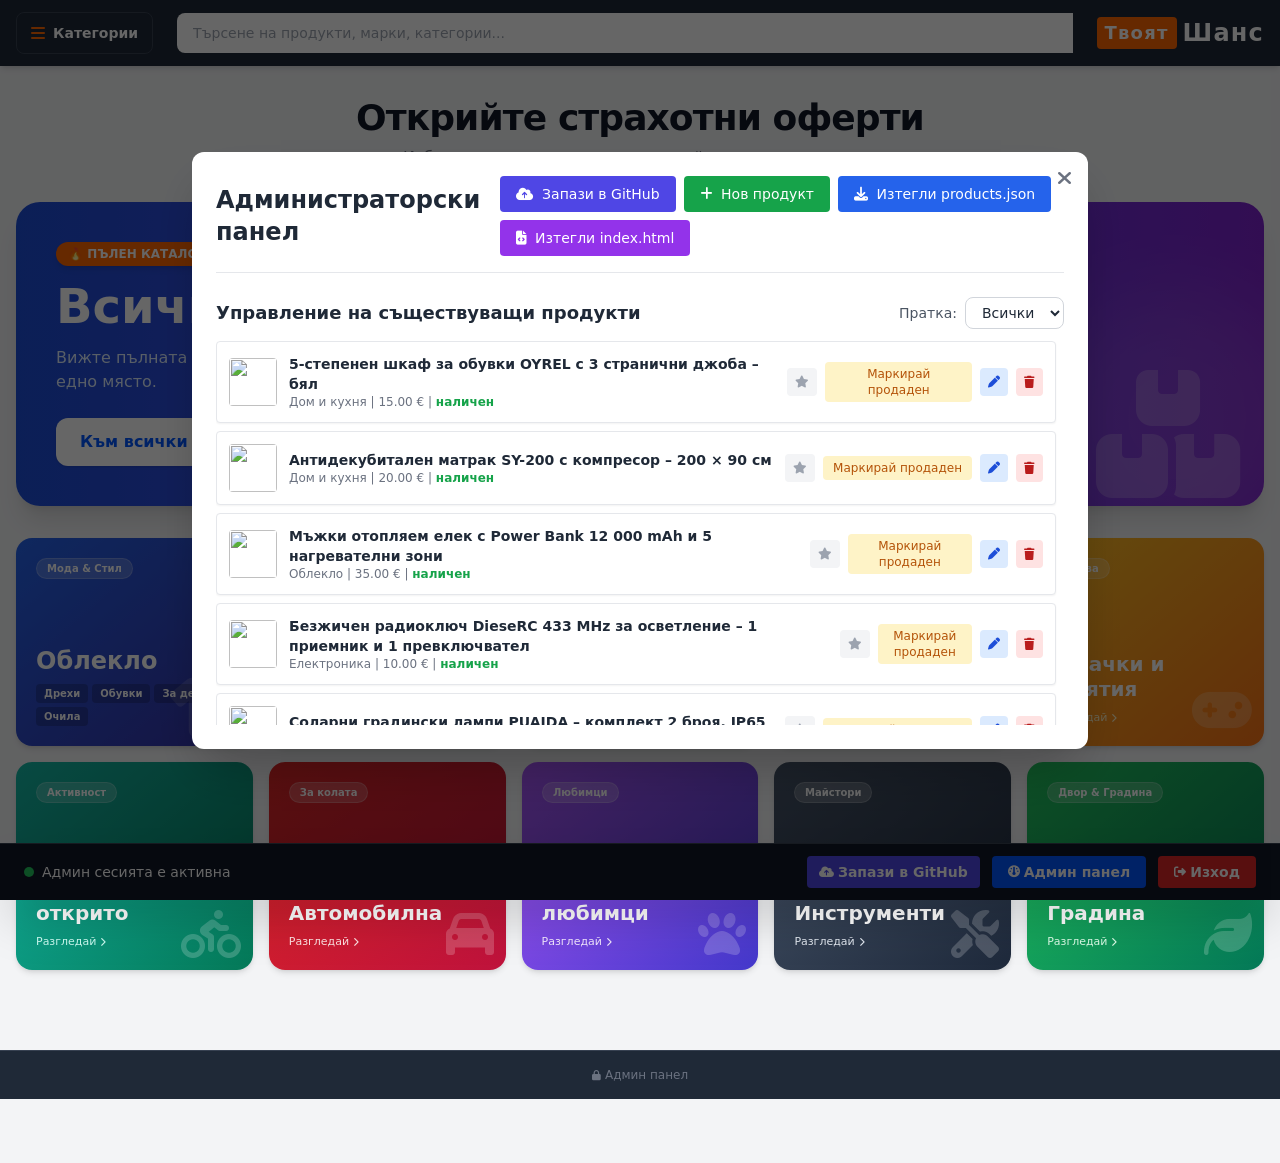
==== commit e50aab9a: "Add files via upload" ====
--- a/index.html
+++ b/index.html
@@ -1,6 +1,4 @@
-<!DOCTYPE html>
-<html lang="bg">
-<head>
+<html lang="bg"><head>
     <meta charset="UTF-8">
     <meta name="viewport" content="width=device-width, initial-scale=1.0">
     <title>Твоят Шанс - Онлайн витрина</title>
@@ -21,7 +19,7 @@
             }
         }
     </script>
-</head>
+<style>*, ::before, ::after{--tw-border-spacing-x:0;--tw-border-spacing-y:0;--tw-translate-x:0;--tw-translate-y:0;--tw-rotate:0;--tw-skew-x:0;--tw-skew-y:0;--tw-scale-x:1;--tw-scale-y:1;--tw-pan-x: ;--tw-pan-y: ;--tw-pinch-zoom: ;--tw-scroll-snap-strictness:proximity;--tw-gradient-from-position: ;--tw-gradient-via-position: ;--tw-gradient-to-position: ;--tw-ordinal: ;--tw-slashed-zero: ;--tw-numeric-figure: ;--tw-numeric-spacing: ;--tw-numeric-fraction: ;--tw-ring-inset: ;--tw-ring-offset-width:0px;--tw-ring-offset-color:#fff;--tw-ring-color:rgb(59 130 246 / 0.5);--tw-ring-offset-shadow:0 0 #0000;--tw-ring-shadow:0 0 #0000;--tw-shadow:0 0 #0000;--tw-shadow-colored:0 0 #0000;--tw-blur: ;--tw-brightness: ;--tw-contrast: ;--tw-grayscale: ;--tw-hue-rotate: ;--tw-invert: ;--tw-saturate: ;--tw-sepia: ;--tw-drop-shadow: ;--tw-backdrop-blur: ;--tw-backdrop-brightness: ;--tw-backdrop-contrast: ;--tw-backdrop-grayscale: ;--tw-backdrop-hue-rotate: ;--tw-backdrop-invert: ;--tw-backdrop-opacity: ;--tw-backdrop-saturate: ;--tw-backdrop-sepia: ;--tw-contain-size: ;--tw-contain-layout: ;--tw-contain-paint: ;--tw-contain-style: }::backdrop{--tw-border-spacing-x:0;--tw-border-spacing-y:0;--tw-translate-x:0;--tw-translate-y:0;--tw-rotate:0;--tw-skew-x:0;--tw-skew-y:0;--tw-scale-x:1;--tw-scale-y:1;--tw-pan-x: ;--tw-pan-y: ;--tw-pinch-zoom: ;--tw-scroll-snap-strictness:proximity;--tw-gradient-from-position: ;--tw-gradient-via-position: ;--tw-gradient-to-position: ;--tw-ordinal: ;--tw-slashed-zero: ;--tw-numeric-figure: ;--tw-numeric-spacing: ;--tw-numeric-fraction: ;--tw-ring-inset: ;--tw-ring-offset-width:0px;--tw-ring-offset-color:#fff;--tw-ring-color:rgb(59 130 246 / 0.5);--tw-ring-offset-shadow:0 0 #0000;--tw-ring-shadow:0 0 #0000;--tw-shadow:0 0 #0000;--tw-shadow-colored:0 0 #0000;--tw-blur: ;--tw-brightness: ;--tw-contrast: ;--tw-grayscale: ;--tw-hue-rotate: ;--tw-invert: ;--tw-saturate: ;--tw-sepia: ;--tw-drop-shadow: ;--tw-backdrop-blur: ;--tw-backdrop-brightness: ;--tw-backdrop-contrast: ;--tw-backdrop-grayscale: ;--tw-backdrop-hue-rotate: ;--tw-backdrop-invert: ;--tw-backdrop-opacity: ;--tw-backdrop-saturate: ;--tw-backdrop-sepia: ;--tw-contain-size: ;--tw-contain-layout: ;--tw-contain-paint: ;--tw-contain-style: }/* ! tailwindcss v3.4.17 | MIT License | https://tailwindcss.com */*,::after,::before{box-sizing:border-box;border-width:0;border-style:solid;border-color:#e5e7eb}::after,::before{--tw-content:''}:host,html{line-height:1.5;-webkit-text-size-adjust:100%;-moz-tab-size:4;tab-size:4;font-family:ui-sans-serif, system-ui, sans-serif, "Apple Color Emoji", "Segoe UI Emoji", "Segoe UI Symbol", "Noto Color Emoji";font-feature-settings:normal;font-variation-settings:normal;-webkit-tap-highlight-color:transparent}body{margin:0;line-height:inherit}hr{height:0;color:inherit;border-top-width:1px}abbr:where([title]){-webkit-text-decoration:underline dotted;text-decoration:underline dotted}h1,h2,h3,h4,h5,h6{font-size:inherit;font-weight:inherit}a{color:inherit;text-decoration:inherit}b,strong{font-weight:bolder}code,kbd,pre,samp{font-family:ui-monospace, SFMono-Regular, Menlo, Monaco, Consolas, "Liberation Mono", "Courier New", monospace;font-feature-settings:normal;font-variation-settings:normal;font-size:1em}small{font-size:80%}sub,sup{font-size:75%;line-height:0;position:relative;vertical-align:baseline}sub{bottom:-.25em}sup{top:-.5em}table{text-indent:0;border-color:inherit;border-collapse:collapse}button,input,optgroup,select,textarea{font-family:inherit;font-feature-settings:inherit;font-variation-settings:inherit;font-size:100%;font-weight:inherit;line-height:inherit;letter-spacing:inherit;color:inherit;margin:0;padding:0}button,select{text-transform:none}button,input:where([type=button]),input:where([type=reset]),input:where([type=submit]){-webkit-appearance:button;background-color:transparent;background-image:none}:-moz-focusring{outline:auto}:-moz-ui-invalid{box-shadow:none}progress{vertical-align:baseline}::-webkit-inner-spin-button,::-webkit-outer-spin-button{height:auto}[type=search]{-webkit-appearance:textfield;outline-offset:-2px}::-webkit-search-decoration{-webkit-appearance:none}::-webkit-file-upload-button{-webkit-appearance:button;font:inherit}summary{display:list-item}blockquote,dd,dl,figure,h1,h2,h3,h4,h5,h6,hr,p,pre{margin:0}fieldset{margin:0;padding:0}legend{padding:0}menu,ol,ul{list-style:none;margin:0;padding:0}dialog{padding:0}textarea{resize:vertical}input::placeholder,textarea::placeholder{opacity:1;color:#9ca3af}[role=button],button{cursor:pointer}:disabled{cursor:default}audio,canvas,embed,iframe,img,object,svg,video{display:block;vertical-align:middle}img,video{max-width:100%;height:auto}[hidden]:where(:not([hidden=until-found])){display:none}.container{width:100%}@media (min-width: 640px){.container{max-width:640px}}@media (min-width: 768px){.container{max-width:768px}}@media (min-width: 1024px){.container{max-width:1024px}}@media (min-width: 1280px){.container{max-width:1280px}}@media (min-width: 1536px){.container{max-width:1536px}}.pointer-events-none{pointer-events:none}.fixed{position:fixed}.absolute{position:absolute}.relative{position:relative}.sticky{position:sticky}.inset-0{inset:0px}.-bottom-10{bottom:-2.5rem}.-right-1{right:-0.25rem}.-right-10{right:-2.5rem}.-top-1{top:-0.25rem}.bottom-0{bottom:0px}.bottom-2{bottom:0.5rem}.bottom-3{bottom:0.75rem}.left-0{left:0px}.right-0{right:0px}.right-2{right:0.5rem}.right-3{right:0.75rem}.right-4{right:1rem}.right-6{right:1.5rem}.top-0{top:0px}.top-4{top:1rem}.top-6{top:1.5rem}.left-2{left:0.5rem}.top-2{top:0.5rem}.z-10{z-index:10}.z-20{z-index:20}.z-40{z-index:40}.z-50{z-index:50}.col-span-2{grid-column:span 2 / span 2}.mx-6{margin-left:1.5rem;margin-right:1.5rem}.mx-auto{margin-left:auto;margin-right:auto}.mb-1{margin-bottom:0.25rem}.mb-3{margin-bottom:0.75rem}.mb-4{margin-bottom:1rem}.mb-6{margin-bottom:1.5rem}.ml-2{margin-left:0.5rem}.mr-1{margin-right:0.25rem}.mt-12{margin-top:3rem}.mt-2{margin-top:0.5rem}.mr-2{margin-right:0.5rem}.mt-auto{margin-top:auto}.line-clamp-2{overflow:hidden;display:-webkit-box;-webkit-box-orient:vertical;-webkit-line-clamp:2}.block{display:block}.inline-block{display:inline-block}.flex{display:flex}.inline-flex{display:inline-flex}.grid{display:grid}.hidden{display:none}.h-2\.5{height:0.625rem}.h-3{height:0.75rem}.h-52{height:13rem}.h-64{height:16rem}.h-full{height:100%}.h-36{height:9rem}.h-6{height:1.5rem}.h-12{height:3rem}.max-h-96{max-height:24rem}.max-h-\[70vh\]{max-height:70vh}.max-h-\[90vh\]{max-height:90vh}.min-h-screen{min-height:100vh}.w-2\.5{width:0.625rem}.w-3{width:0.75rem}.w-64{width:16rem}.w-72{width:18rem}.w-fit{width:-moz-fit-content;width:fit-content}.w-full{width:100%}.w-5{width:1.25rem}.w-6{width:1.5rem}.w-12{width:3rem}.max-w-2xl{max-width:42rem}.max-w-4xl{max-width:56rem}.max-w-\[90vw\]{max-width:90vw}.max-w-lg{max-width:32rem}.max-w-md{max-width:28rem}.flex-1{flex:1 1 0%}.flex-grow{flex-grow:1}@keyframes ping{75%, 100%{transform:scale(2);opacity:0}}.animate-ping{animation:ping 1s cubic-bezier(0, 0, 0.2, 1) infinite}@keyframes pulse{50%{opacity:.5}}.animate-pulse{animation:pulse 2s cubic-bezier(0.4, 0, 0.6, 1) infinite}.cursor-pointer{cursor:pointer}.select-none{-webkit-user-select:none;user-select:none}.grid-cols-1{grid-template-columns:repeat(1, minmax(0, 1fr))}.grid-cols-2{grid-template-columns:repeat(2, minmax(0, 1fr))}.flex-col{flex-direction:column}.flex-wrap{flex-wrap:wrap}.items-center{align-items:center}.items-baseline{align-items:baseline}.justify-end{justify-content:flex-end}.justify-center{justify-content:center}.justify-between{justify-content:space-between}.gap-1{gap:0.25rem}.gap-1\.5{gap:0.375rem}.gap-2{gap:0.5rem}.gap-3{gap:0.75rem}.gap-4{gap:1rem}.gap-6{gap:1.5rem}.space-y-1 > :not([hidden]) ~ :not([hidden]){--tw-space-y-reverse:0;margin-top:calc(0.25rem * calc(1 - var(--tw-space-y-reverse)));margin-bottom:calc(0.25rem * var(--tw-space-y-reverse))}.space-y-2 > :not([hidden]) ~ :not([hidden]){--tw-space-y-reverse:0;margin-top:calc(0.5rem * calc(1 - var(--tw-space-y-reverse)));margin-bottom:calc(0.5rem * var(--tw-space-y-reverse))}.space-y-4 > :not([hidden]) ~ :not([hidden]){--tw-space-y-reverse:0;margin-top:calc(1rem * calc(1 - var(--tw-space-y-reverse)));margin-bottom:calc(1rem * var(--tw-space-y-reverse))}.space-y-6 > :not([hidden]) ~ :not([hidden]){--tw-space-y-reverse:0;margin-top:calc(1.5rem * calc(1 - var(--tw-space-y-reverse)));margin-bottom:calc(1.5rem * var(--tw-space-y-reverse))}.space-y-8 > :not([hidden]) ~ :not([hidden]){--tw-space-y-reverse:0;margin-top:calc(2rem * calc(1 - var(--tw-space-y-reverse)));margin-bottom:calc(2rem * var(--tw-space-y-reverse))}.overflow-hidden{overflow:hidden}.overflow-y-auto{overflow-y:auto}.rounded{border-radius:0.25rem}.rounded-2xl{border-radius:1rem}.rounded-3xl{border-radius:1.5rem}.rounded-full{border-radius:9999px}.rounded-lg{border-radius:0.5rem}.rounded-xl{border-radius:0.75rem}.rounded-l-lg{border-top-left-radius:0.5rem;border-bottom-left-radius:0.5rem}.rounded-r-lg{border-top-right-radius:0.5rem;border-bottom-right-radius:0.5rem}.border{border-width:1px}.border-b{border-bottom-width:1px}.border-t{border-top-width:1px}.border-amber-700{--tw-border-opacity:1;border-color:rgb(180 83 9 / var(--tw-border-opacity, 1))}.border-gray-100{--tw-border-opacity:1;border-color:rgb(243 244 246 / var(--tw-border-opacity, 1))}.border-gray-300{--tw-border-opacity:1;border-color:rgb(209 213 219 / var(--tw-border-opacity, 1))}.border-gray-700{--tw-border-opacity:1;border-color:rgb(55 65 81 / var(--tw-border-opacity, 1))}.border-white\/20{border-color:rgb(255 255 255 / 0.2)}.border-gray-50{--tw-border-opacity:1;border-color:rgb(249 250 251 / var(--tw-border-opacity, 1))}.bg-amber-950{--tw-bg-opacity:1;background-color:rgb(69 26 3 / var(--tw-bg-opacity, 1))}.bg-black{--tw-bg-opacity:1;background-color:rgb(0 0 0 / var(--tw-bg-opacity, 1))}.bg-black\/20{background-color:rgb(0 0 0 / 0.2)}.bg-blue-600{--tw-bg-opacity:1;background-color:rgb(37 99 235 / var(--tw-bg-opacity, 1))}.bg-emagBlue{--tw-bg-opacity:1;background-color:rgb(0 85 255 / var(--tw-bg-opacity, 1))}.bg-emagDark{--tw-bg-opacity:1;background-color:rgb(31 41 55 / var(--tw-bg-opacity, 1))}.bg-emagOrange{--tw-bg-opacity:1;background-color:rgb(255 102 0 / var(--tw-bg-opacity, 1))}.bg-gray-100{--tw-bg-opacity:1;background-color:rgb(243 244 246 / var(--tw-bg-opacity, 1))}.bg-gray-400{--tw-bg-opacity:1;background-color:rgb(156 163 175 / var(--tw-bg-opacity, 1))}.bg-gray-50{--tw-bg-opacity:1;background-color:rgb(249 250 251 / var(--tw-bg-opacity, 1))}.bg-gray-800{--tw-bg-opacity:1;background-color:rgb(31 41 55 / var(--tw-bg-opacity, 1))}.bg-gray-900{--tw-bg-opacity:1;background-color:rgb(17 24 39 / var(--tw-bg-opacity, 1))}.bg-green-500{--tw-bg-opacity:1;background-color:rgb(34 197 94 / var(--tw-bg-opacity, 1))}.bg-green-600{--tw-bg-opacity:1;background-color:rgb(22 163 74 / var(--tw-bg-opacity, 1))}.bg-indigo-600{--tw-bg-opacity:1;background-color:rgb(79 70 229 / var(--tw-bg-opacity, 1))}.bg-purple-600{--tw-bg-opacity:1;background-color:rgb(147 51 234 / var(--tw-bg-opacity, 1))}.bg-red-400{--tw-bg-opacity:1;background-color:rgb(248 113 113 / var(--tw-bg-opacity, 1))}.bg-red-500{--tw-bg-opacity:1;background-color:rgb(239 68 68 / var(--tw-bg-opacity, 1))}.bg-red-600{--tw-bg-opacity:1;background-color:rgb(220 38 38 / var(--tw-bg-opacity, 1))}.bg-white{--tw-bg-opacity:1;background-color:rgb(255 255 255 / var(--tw-bg-opacity, 1))}.bg-white\/10{background-color:rgb(255 255 255 / 0.1)}.bg-white\/20{background-color:rgb(255 255 255 / 0.2)}.bg-black\/70{background-color:rgb(0 0 0 / 0.7)}.bg-gray-500{--tw-bg-opacity:1;background-color:rgb(107 114 128 / var(--tw-bg-opacity, 1))}.bg-orange-500{--tw-bg-opacity:1;background-color:rgb(249 115 22 / var(--tw-bg-opacity, 1))}.bg-amber-100{--tw-bg-opacity:1;background-color:rgb(254 243 199 / var(--tw-bg-opacity, 1))}.bg-amber-400{--tw-bg-opacity:1;background-color:rgb(251 191 36 / var(--tw-bg-opacity, 1))}.bg-blue-100{--tw-bg-opacity:1;background-color:rgb(219 234 254 / var(--tw-bg-opacity, 1))}.bg-green-100{--tw-bg-opacity:1;background-color:rgb(220 252 231 / var(--tw-bg-opacity, 1))}.bg-red-100{--tw-bg-opacity:1;background-color:rgb(254 226 226 / var(--tw-bg-opacity, 1))}.bg-opacity-60{--tw-bg-opacity:0.6}.bg-opacity-90{--tw-bg-opacity:0.9}.bg-gradient-to-br{background-image:linear-gradient(to bottom right, var(--tw-gradient-stops))}.bg-gradient-to-r{background-image:linear-gradient(to right, var(--tw-gradient-stops))}.from-amber-400{--tw-gradient-from:#fbbf24 var(--tw-gradient-from-position);--tw-gradient-to:rgb(251 191 36 / 0) var(--tw-gradient-to-position);--tw-gradient-stops:var(--tw-gradient-from), var(--tw-gradient-to)}.from-blue-600{--tw-gradient-from:#2563eb var(--tw-gradient-from-position);--tw-gradient-to:rgb(37 99 235 / 0) var(--tw-gradient-to-position);--tw-gradient-stops:var(--tw-gradient-from), var(--tw-gradient-to)}.from-blue-700{--tw-gradient-from:#1d4ed8 var(--tw-gradient-from-position);--tw-gradient-to:rgb(29 78 216 / 0) var(--tw-gradient-to-position);--tw-gradient-stops:var(--tw-gradient-from), var(--tw-gradient-to)}.from-cyan-500{--tw-gradient-from:#06b6d4 var(--tw-gradient-from-position);--tw-gradient-to:rgb(6 182 212 / 0) var(--tw-gradient-to-position);--tw-gradient-stops:var(--tw-gradient-from), var(--tw-gradient-to)}.from-emerald-500{--tw-gradient-from:#10b981 var(--tw-gradient-from-position);--tw-gradient-to:rgb(16 185 129 / 0) var(--tw-gradient-to-position);--tw-gradient-stops:var(--tw-gradient-from), var(--tw-gradient-to)}.from-green-500{--tw-gradient-from:#22c55e var(--tw-gradient-from-position);--tw-gradient-to:rgb(34 197 94 / 0) var(--tw-gradient-to-position);--tw-gradient-stops:var(--tw-gradient-from), var(--tw-gradient-to)}.from-pink-500{--tw-gradient-from:#ec4899 var(--tw-gradient-from-position);--tw-gradient-to:rgb(236 72 153 / 0) var(--tw-gradient-to-position);--tw-gradient-stops:var(--tw-gradient-from), var(--tw-gradient-to)}.from-purple-500{--tw-gradient-from:#a855f7 var(--tw-gradient-from-position);--tw-gradient-to:rgb(168 85 247 / 0) var(--tw-gradient-to-position);--tw-gradient-stops:var(--tw-gradient-from), var(--tw-gradient-to)}.from-red-600{--tw-gradient-from:#dc2626 var(--tw-gradient-from-position);--tw-gradient-to:rgb(220 38 38 / 0) var(--tw-gradient-to-position);--tw-gradient-stops:var(--tw-gradient-from), var(--tw-gradient-to)}.from-slate-600{--tw-gradient-from:#475569 var(--tw-gradient-from-position);--tw-gradient-to:rgb(71 85 105 / 0) var(--tw-gradient-to-position);--tw-gradient-stops:var(--tw-gradient-from), var(--tw-gradient-to)}.from-teal-500{--tw-gradient-from:#14b8a6 var(--tw-gradient-from-position);--tw-gradient-to:rgb(20 184 166 / 0) var(--tw-gradient-to-position);--tw-gradient-stops:var(--tw-gradient-from), var(--tw-gradient-to)}.via-indigo-600{--tw-gradient-to:rgb(79 70 229 / 0)  var(--tw-gradient-to-position);--tw-gradient-stops:var(--tw-gradient-from), #4f46e5 var(--tw-gradient-via-position), var(--tw-gradient-to)}.to-blue-600{--tw-gradient-to:#2563eb var(--tw-gradient-to-position)}.to-emerald-700{--tw-gradient-to:#047857 var(--tw-gradient-to-position)}.to-indigo-700{--tw-gradient-to:#4338ca var(--tw-gradient-to-position)}.to-indigo-800{--tw-gradient-to:#3730a3 var(--tw-gradient-to-position)}.to-orange-500{--tw-gradient-to:#f97316 var(--tw-gradient-to-position)}.to-purple-700{--tw-gradient-to:#7e22ce var(--tw-gradient-to-position)}.to-rose-600{--tw-gradient-to:#e11d48 var(--tw-gradient-to-position)}.to-rose-700{--tw-gradient-to:#be123c var(--tw-gradient-to-position)}.to-slate-800{--tw-gradient-to:#1e293b var(--tw-gradient-to-position)}.to-teal-700{--tw-gradient-to:#0f766e var(--tw-gradient-to-position)}.object-contain{object-fit:contain}.object-cover{object-fit:cover}.p-2{padding:0.5rem}.p-3{padding:0.75rem}.p-4{padding:1rem}.p-5{padding:1.25rem}.p-6{padding:1.5rem}.p-8{padding:2rem}.p-1\.5{padding:0.375rem}.px-1{padding-left:0.25rem;padding-right:0.25rem}.px-2{padding-left:0.5rem;padding-right:0.5rem}.px-2\.5{padding-left:0.625rem;padding-right:0.625rem}.px-3{padding-left:0.75rem;padding-right:0.75rem}.px-3\.5{padding-left:0.875rem;padding-right:0.875rem}.px-4{padding-left:1rem;padding-right:1rem}.px-6{padding-left:1.5rem;padding-right:1.5rem}.py-0\.5{padding-top:0.125rem;padding-bottom:0.125rem}.py-1{padding-top:0.25rem;padding-bottom:0.25rem}.py-1\.5{padding-top:0.375rem;padding-bottom:0.375rem}.py-2{padding-top:0.5rem;padding-bottom:0.5rem}.py-2\.5{padding-top:0.625rem;padding-bottom:0.625rem}.py-3{padding-top:0.75rem;padding-bottom:0.75rem}.py-4{padding-top:1rem;padding-bottom:1rem}.py-8{padding-top:2rem;padding-bottom:2rem}.px-1\.5{padding-left:0.375rem;padding-right:0.375rem}.pb-16{padding-bottom:4rem}.pb-4{padding-bottom:1rem}.pr-2{padding-right:0.5rem}.pt-1{padding-top:0.25rem}.pt-2{padding-top:0.5rem}.pt-6{padding-top:1.5rem}.pl-8{padding-left:2rem}.text-center{text-align:center}.font-sans{font-family:ui-sans-serif, system-ui, sans-serif, "Apple Color Emoji", "Segoe UI Emoji", "Segoe UI Symbol", "Noto Color Emoji"}.text-2xl{font-size:1.5rem;line-height:2rem}.text-3xl{font-size:1.875rem;line-height:2.25rem}.text-5xl{font-size:3rem;line-height:1}.text-6xl{font-size:3.75rem;line-height:1}.text-8xl{font-size:6rem;line-height:1}.text-\[10px\]{font-size:10px}.text-\[11px\]{font-size:11px}.text-\[9px\]{font-size:9px}.text-base{font-size:1rem;line-height:1.5rem}.text-lg{font-size:1.125rem;line-height:1.75rem}.text-sm{font-size:0.875rem;line-height:1.25rem}.text-xl{font-size:1.25rem;line-height:1.75rem}.text-xs{font-size:0.75rem;line-height:1rem}.font-black{font-weight:900}.font-bold{font-weight:700}.font-extrabold{font-weight:800}.font-medium{font-weight:500}.font-normal{font-weight:400}.font-semibold{font-weight:600}.uppercase{text-transform:uppercase}.leading-tight{line-height:1.25}.tracking-tight{letter-spacing:-0.025em}.tracking-wider{letter-spacing:0.05em}.text-amber-100{--tw-text-opacity:1;color:rgb(254 243 199 / var(--tw-text-opacity, 1))}.text-amber-400{--tw-text-opacity:1;color:rgb(251 191 36 / var(--tw-text-opacity, 1))}.text-blue-100{--tw-text-opacity:1;color:rgb(219 234 254 / var(--tw-text-opacity, 1))}.text-cyan-100{--tw-text-opacity:1;color:rgb(207 250 254 / var(--tw-text-opacity, 1))}.text-emagBlue{--tw-text-opacity:1;color:rgb(0 85 255 / var(--tw-text-opacity, 1))}.text-emagOrange{--tw-text-opacity:1;color:rgb(255 102 0 / var(--tw-text-opacity, 1))}.text-emerald-100{--tw-text-opacity:1;color:rgb(209 250 229 / var(--tw-text-opacity, 1))}.text-gray-300{--tw-text-opacity:1;color:rgb(209 213 219 / var(--tw-text-opacity, 1))}.text-gray-400{--tw-text-opacity:1;color:rgb(156 163 175 / var(--tw-text-opacity, 1))}.text-gray-500{--tw-text-opacity:1;color:rgb(107 114 128 / var(--tw-text-opacity, 1))}.text-gray-600{--tw-text-opacity:1;color:rgb(75 85 99 / var(--tw-text-opacity, 1))}.text-gray-800{--tw-text-opacity:1;color:rgb(31 41 55 / var(--tw-text-opacity, 1))}.text-gray-900{--tw-text-opacity:1;color:rgb(17 24 39 / var(--tw-text-opacity, 1))}.text-green-100{--tw-text-opacity:1;color:rgb(220 252 231 / var(--tw-text-opacity, 1))}.text-pink-100{--tw-text-opacity:1;color:rgb(252 231 243 / var(--tw-text-opacity, 1))}.text-purple-100{--tw-text-opacity:1;color:rgb(243 232 255 / var(--tw-text-opacity, 1))}.text-red-100{--tw-text-opacity:1;color:rgb(254 226 226 / var(--tw-text-opacity, 1))}.text-red-500{--tw-text-opacity:1;color:rgb(239 68 68 / var(--tw-text-opacity, 1))}.text-slate-200{--tw-text-opacity:1;color:rgb(226 232 240 / var(--tw-text-opacity, 1))}.text-teal-100{--tw-text-opacity:1;color:rgb(204 251 241 / var(--tw-text-opacity, 1))}.text-white{--tw-text-opacity:1;color:rgb(255 255 255 / var(--tw-text-opacity, 1))}.text-gray-700{--tw-text-opacity:1;color:rgb(55 65 81 / var(--tw-text-opacity, 1))}.text-amber-700{--tw-text-opacity:1;color:rgb(180 83 9 / var(--tw-text-opacity, 1))}.text-blue-700{--tw-text-opacity:1;color:rgb(29 78 216 / var(--tw-text-opacity, 1))}.text-green-600{--tw-text-opacity:1;color:rgb(22 163 74 / var(--tw-text-opacity, 1))}.text-green-700{--tw-text-opacity:1;color:rgb(21 128 61 / var(--tw-text-opacity, 1))}.text-red-700{--tw-text-opacity:1;color:rgb(185 28 28 / var(--tw-text-opacity, 1))}.line-through{-webkit-text-decoration-line:line-through;text-decoration-line:line-through}.opacity-15{opacity:0.15}.opacity-20{opacity:0.2}.opacity-75{opacity:0.75}.shadow{--tw-shadow:0 1px 3px 0 rgb(0 0 0 / 0.1), 0 1px 2px -1px rgb(0 0 0 / 0.1);--tw-shadow-colored:0 1px 3px 0 var(--tw-shadow-color), 0 1px 2px -1px var(--tw-shadow-color);box-shadow:var(--tw-ring-offset-shadow, 0 0 #0000), var(--tw-ring-shadow, 0 0 #0000), var(--tw-shadow)}.shadow-2xl{--tw-shadow:0 25px 50px -12px rgb(0 0 0 / 0.25);--tw-shadow-colored:0 25px 50px -12px var(--tw-shadow-color);box-shadow:var(--tw-ring-offset-shadow, 0 0 #0000), var(--tw-ring-shadow, 0 0 #0000), var(--tw-shadow)}.shadow-md{--tw-shadow:0 4px 6px -1px rgb(0 0 0 / 0.1), 0 2px 4px -2px rgb(0 0 0 / 0.1);--tw-shadow-colored:0 4px 6px -1px var(--tw-shadow-color), 0 2px 4px -2px var(--tw-shadow-color);box-shadow:var(--tw-ring-offset-shadow, 0 0 #0000), var(--tw-ring-shadow, 0 0 #0000), var(--tw-shadow)}.shadow-sm{--tw-shadow:0 1px 2px 0 rgb(0 0 0 / 0.05);--tw-shadow-colored:0 1px 2px 0 var(--tw-shadow-color);box-shadow:var(--tw-ring-offset-shadow, 0 0 #0000), var(--tw-ring-shadow, 0 0 #0000), var(--tw-shadow)}.shadow-xl{--tw-shadow:0 20px 25px -5px rgb(0 0 0 / 0.1), 0 8px 10px -6px rgb(0 0 0 / 0.1);--tw-shadow-colored:0 20px 25px -5px var(--tw-shadow-color), 0 8px 10px -6px var(--tw-shadow-color);box-shadow:var(--tw-ring-offset-shadow, 0 0 #0000), var(--tw-ring-shadow, 0 0 #0000), var(--tw-shadow)}.shadow-lg{--tw-shadow:0 10px 15px -3px rgb(0 0 0 / 0.1), 0 4px 6px -4px rgb(0 0 0 / 0.1);--tw-shadow-colored:0 10px 15px -3px var(--tw-shadow-color), 0 4px 6px -4px var(--tw-shadow-color);box-shadow:var(--tw-ring-offset-shadow, 0 0 #0000), var(--tw-ring-shadow, 0 0 #0000), var(--tw-shadow)}.ring-2{--tw-ring-offset-shadow:var(--tw-ring-inset) 0 0 0 var(--tw-ring-offset-width) var(--tw-ring-offset-color);--tw-ring-shadow:var(--tw-ring-inset) 0 0 0 calc(2px + var(--tw-ring-offset-width)) var(--tw-ring-color);box-shadow:var(--tw-ring-offset-shadow), var(--tw-ring-shadow), var(--tw-shadow, 0 0 #0000)}.ring-amber-400{--tw-ring-opacity:1;--tw-ring-color:rgb(251 191 36 / var(--tw-ring-opacity, 1))}.blur-2xl{--tw-blur:blur(40px);filter:var(--tw-blur) var(--tw-brightness) var(--tw-contrast) var(--tw-grayscale) var(--tw-hue-rotate) var(--tw-invert) var(--tw-saturate) var(--tw-sepia) var(--tw-drop-shadow)}.backdrop-blur-md{--tw-backdrop-blur:blur(12px);-webkit-backdrop-filter:var(--tw-backdrop-blur) var(--tw-backdrop-brightness) var(--tw-backdrop-contrast) var(--tw-backdrop-grayscale) var(--tw-backdrop-hue-rotate) var(--tw-backdrop-invert) var(--tw-backdrop-opacity) var(--tw-backdrop-saturate) var(--tw-backdrop-sepia);backdrop-filter:var(--tw-backdrop-blur) var(--tw-backdrop-brightness) var(--tw-backdrop-contrast) var(--tw-backdrop-grayscale) var(--tw-backdrop-hue-rotate) var(--tw-backdrop-invert) var(--tw-backdrop-opacity) var(--tw-backdrop-saturate) var(--tw-backdrop-sepia)}.backdrop-blur-sm{--tw-backdrop-blur:blur(4px);-webkit-backdrop-filter:var(--tw-backdrop-blur) var(--tw-backdrop-brightness) var(--tw-backdrop-contrast) var(--tw-backdrop-grayscale) var(--tw-backdrop-hue-rotate) var(--tw-backdrop-invert) var(--tw-backdrop-opacity) var(--tw-backdrop-saturate) var(--tw-backdrop-sepia);backdrop-filter:var(--tw-backdrop-blur) var(--tw-backdrop-brightness) var(--tw-backdrop-contrast) var(--tw-backdrop-grayscale) var(--tw-backdrop-hue-rotate) var(--tw-backdrop-invert) var(--tw-backdrop-opacity) var(--tw-backdrop-saturate) var(--tw-backdrop-sepia)}.transition{transition-property:color, background-color, border-color, fill, stroke, opacity, box-shadow, transform, filter, -webkit-text-decoration-color, -webkit-backdrop-filter;transition-property:color, background-color, border-color, text-decoration-color, fill, stroke, opacity, box-shadow, transform, filter, backdrop-filter;transition-property:color, background-color, border-color, text-decoration-color, fill, stroke, opacity, box-shadow, transform, filter, backdrop-filter, -webkit-text-decoration-color, -webkit-backdrop-filter;transition-timing-function:cubic-bezier(0.4, 0, 0.2, 1);transition-duration:150ms}.transition-transform{transition-property:transform;transition-timing-function:cubic-bezier(0.4, 0, 0.2, 1);transition-duration:150ms}.duration-300{transition-duration:300ms}.duration-500{transition-duration:500ms}.duration-200{transition-duration:200ms}.last\:border-b-0:last-child{border-bottom-width:0px}.hover\:-translate-y-1:hover{--tw-translate-y:-0.25rem;transform:translate(var(--tw-translate-x), var(--tw-translate-y)) rotate(var(--tw-rotate)) skewX(var(--tw-skew-x)) skewY(var(--tw-skew-y)) scaleX(var(--tw-scale-x)) scaleY(var(--tw-scale-y))}.hover\:bg-blue-600:hover{--tw-bg-opacity:1;background-color:rgb(37 99 235 / var(--tw-bg-opacity, 1))}.hover\:bg-blue-700:hover{--tw-bg-opacity:1;background-color:rgb(29 78 216 / var(--tw-bg-opacity, 1))}.hover\:bg-gray-100:hover{--tw-bg-opacity:1;background-color:rgb(243 244 246 / var(--tw-bg-opacity, 1))}.hover\:bg-gray-700:hover{--tw-bg-opacity:1;background-color:rgb(55 65 81 / var(--tw-bg-opacity, 1))}.hover\:bg-green-700:hover{--tw-bg-opacity:1;background-color:rgb(21 128 61 / var(--tw-bg-opacity, 1))}.hover\:bg-indigo-700:hover{--tw-bg-opacity:1;background-color:rgb(67 56 202 / var(--tw-bg-opacity, 1))}.hover\:bg-purple-700:hover{--tw-bg-opacity:1;background-color:rgb(126 34 206 / var(--tw-bg-opacity, 1))}.hover\:bg-red-700:hover{--tw-bg-opacity:1;background-color:rgb(185 28 28 / var(--tw-bg-opacity, 1))}.hover\:bg-white:hover{--tw-bg-opacity:1;background-color:rgb(255 255 255 / var(--tw-bg-opacity, 1))}.hover\:bg-gray-50:hover{--tw-bg-opacity:1;background-color:rgb(249 250 251 / var(--tw-bg-opacity, 1))}.hover\:bg-gray-600:hover{--tw-bg-opacity:1;background-color:rgb(75 85 99 / var(--tw-bg-opacity, 1))}.hover\:bg-amber-100:hover{--tw-bg-opacity:1;background-color:rgb(254 243 199 / var(--tw-bg-opacity, 1))}.hover\:bg-amber-200:hover{--tw-bg-opacity:1;background-color:rgb(253 230 138 / var(--tw-bg-opacity, 1))}.hover\:bg-amber-500:hover{--tw-bg-opacity:1;background-color:rgb(245 158 11 / var(--tw-bg-opacity, 1))}.hover\:bg-blue-200:hover{--tw-bg-opacity:1;background-color:rgb(191 219 254 / var(--tw-bg-opacity, 1))}.hover\:bg-green-200:hover{--tw-bg-opacity:1;background-color:rgb(187 247 208 / var(--tw-bg-opacity, 1))}.hover\:bg-red-200:hover{--tw-bg-opacity:1;background-color:rgb(254 202 202 / var(--tw-bg-opacity, 1))}.hover\:bg-opacity-90:hover{--tw-bg-opacity:0.9}.hover\:text-blue-900:hover{--tw-text-opacity:1;color:rgb(30 58 138 / var(--tw-text-opacity, 1))}.hover\:text-gray-300:hover{--tw-text-opacity:1;color:rgb(209 213 219 / var(--tw-text-opacity, 1))}.hover\:text-gray-800:hover{--tw-text-opacity:1;color:rgb(31 41 55 / var(--tw-text-opacity, 1))}.hover\:text-white:hover{--tw-text-opacity:1;color:rgb(255 255 255 / var(--tw-text-opacity, 1))}.hover\:text-emagBlue:hover{--tw-text-opacity:1;color:rgb(0 85 255 / var(--tw-text-opacity, 1))}.hover\:text-amber-500:hover{--tw-text-opacity:1;color:rgb(245 158 11 / var(--tw-text-opacity, 1))}.hover\:shadow-2xl:hover{--tw-shadow:0 25px 50px -12px rgb(0 0 0 / 0.25);--tw-shadow-colored:0 25px 50px -12px var(--tw-shadow-color);box-shadow:var(--tw-ring-offset-shadow, 0 0 #0000), var(--tw-ring-shadow, 0 0 #0000), var(--tw-shadow)}.hover\:shadow-xl:hover{--tw-shadow:0 20px 25px -5px rgb(0 0 0 / 0.1), 0 8px 10px -6px rgb(0 0 0 / 0.1);--tw-shadow-colored:0 20px 25px -5px var(--tw-shadow-color), 0 8px 10px -6px var(--tw-shadow-color);box-shadow:var(--tw-ring-offset-shadow, 0 0 #0000), var(--tw-ring-shadow, 0 0 #0000), var(--tw-shadow)}.hover\:shadow-lg:hover{--tw-shadow:0 10px 15px -3px rgb(0 0 0 / 0.1), 0 4px 6px -4px rgb(0 0 0 / 0.1);--tw-shadow-colored:0 10px 15px -3px var(--tw-shadow-color), 0 4px 6px -4px var(--tw-shadow-color);box-shadow:var(--tw-ring-offset-shadow, 0 0 #0000), var(--tw-ring-shadow, 0 0 #0000), var(--tw-shadow)}.focus\:border-emagBlue:focus{--tw-border-opacity:1;border-color:rgb(0 85 255 / var(--tw-border-opacity, 1))}.focus\:outline-none:focus{outline:2px solid transparent;outline-offset:2px}.focus\:ring-2:focus{--tw-ring-offset-shadow:var(--tw-ring-inset) 0 0 0 var(--tw-ring-offset-width) var(--tw-ring-offset-color);--tw-ring-shadow:var(--tw-ring-inset) 0 0 0 calc(2px + var(--tw-ring-offset-width)) var(--tw-ring-color);box-shadow:var(--tw-ring-offset-shadow), var(--tw-ring-shadow), var(--tw-shadow, 0 0 #0000)}.focus\:ring-emagBlue:focus{--tw-ring-opacity:1;--tw-ring-color:rgb(0 85 255 / var(--tw-ring-opacity, 1))}.group:hover .group-hover\:translate-x-1{--tw-translate-x:0.25rem;transform:translate(var(--tw-translate-x), var(--tw-translate-y)) rotate(var(--tw-rotate)) skewX(var(--tw-skew-x)) skewY(var(--tw-skew-y)) scaleX(var(--tw-scale-x)) scaleY(var(--tw-scale-y))}.group:hover .group-hover\:-rotate-6{--tw-rotate:-6deg;transform:translate(var(--tw-translate-x), var(--tw-translate-y)) rotate(var(--tw-rotate)) skewX(var(--tw-skew-x)) skewY(var(--tw-skew-y)) scaleX(var(--tw-scale-x)) scaleY(var(--tw-scale-y))}.group:hover .group-hover\:rotate-3{--tw-rotate:3deg;transform:translate(var(--tw-translate-x), var(--tw-translate-y)) rotate(var(--tw-rotate)) skewX(var(--tw-skew-x)) skewY(var(--tw-skew-y)) scaleX(var(--tw-scale-x)) scaleY(var(--tw-scale-y))}.group:hover .group-hover\:scale-110{--tw-scale-x:1.1;--tw-scale-y:1.1;transform:translate(var(--tw-translate-x), var(--tw-translate-y)) rotate(var(--tw-rotate)) skewX(var(--tw-skew-x)) skewY(var(--tw-skew-y)) scaleX(var(--tw-scale-x)) scaleY(var(--tw-scale-y))}.group:hover .group-hover\:scale-125{--tw-scale-x:1.25;--tw-scale-y:1.25;transform:translate(var(--tw-translate-x), var(--tw-translate-y)) rotate(var(--tw-rotate)) skewX(var(--tw-skew-x)) skewY(var(--tw-skew-y)) scaleX(var(--tw-scale-x)) scaleY(var(--tw-scale-y))}.group:hover .group-hover\:scale-150{--tw-scale-x:1.5;--tw-scale-y:1.5;transform:translate(var(--tw-translate-x), var(--tw-translate-y)) rotate(var(--tw-rotate)) skewX(var(--tw-skew-x)) skewY(var(--tw-skew-y)) scaleX(var(--tw-scale-x)) scaleY(var(--tw-scale-y))}.group:hover .group-hover\:scale-105{--tw-scale-x:1.05;--tw-scale-y:1.05;transform:translate(var(--tw-translate-x), var(--tw-translate-y)) rotate(var(--tw-rotate)) skewX(var(--tw-skew-x)) skewY(var(--tw-skew-y)) scaleX(var(--tw-scale-x)) scaleY(var(--tw-scale-y))}.group:hover .group-hover\:underline{-webkit-text-decoration-line:underline;text-decoration-line:underline}@media (min-width: 640px){.sm\:left-3{left:0.75rem}.sm\:right-3{right:0.75rem}.sm\:top-3{top:0.75rem}.sm\:col-span-1{grid-column:span 1 / span 1}.sm\:mb-4{margin-bottom:1rem}.sm\:h-48{height:12rem}.sm\:h-7{height:1.75rem}.sm\:w-auto{width:auto}.sm\:w-7{width:1.75rem}.sm\:grid-cols-2{grid-template-columns:repeat(2, minmax(0, 1fr))}.sm\:grid-cols-3{grid-template-columns:repeat(3, minmax(0, 1fr))}.sm\:flex-row{flex-direction:row}.sm\:gap-6{gap:1.5rem}.sm\:p-10{padding:2.5rem}.sm\:p-2{padding:0.5rem}.sm\:p-4{padding:1rem}.sm\:px-2{padding-left:0.5rem;padding-right:0.5rem}.sm\:py-1{padding-top:0.25rem;padding-bottom:0.25rem}.sm\:pt-3{padding-top:0.75rem}.sm\:text-4xl{font-size:2.25rem;line-height:2.5rem}.sm\:text-5xl{font-size:3rem;line-height:1}.sm\:text-9xl{font-size:8rem;line-height:1}.sm\:text-base{font-size:1rem;line-height:1.5rem}.sm\:text-sm{font-size:0.875rem;line-height:1.25rem}.sm\:text-xl{font-size:1.25rem;line-height:1.75rem}.sm\:text-xs{font-size:0.75rem;line-height:1rem}}@media (min-width: 768px){.md\:col-span-2{grid-column:span 2 / span 2}.md\:flex{display:flex}.md\:hidden{display:none}.md\:grid-cols-2{grid-template-columns:repeat(2, minmax(0, 1fr))}.md\:grid-cols-3{grid-template-columns:repeat(3, minmax(0, 1fr))}.md\:px-5{padding-left:1.25rem;padding-right:1.25rem}.md\:text-2xl{font-size:1.5rem;line-height:2rem}.md\:text-lg{font-size:1.125rem;line-height:1.75rem}}@media (min-width: 1024px){.lg\:col-span-1{grid-column:span 1 / span 1}.lg\:grid-cols-4{grid-template-columns:repeat(4, minmax(0, 1fr))}.lg\:grid-cols-5{grid-template-columns:repeat(5, minmax(0, 1fr))}}</style></head>
 <body class="bg-gray-100 text-gray-800 font-sans min-h-screen flex flex-col justify-between pb-16">
 
     <!-- Хедър и Навигация -->
@@ -37,18 +35,115 @@
                         <span class="font-semibold">Категории</span>
                     </button>
                     
-                    <div id="categoryDropdownMenu" class="absolute left-0 mt-2 w-72 bg-white text-gray-800 rounded-xl shadow-2xl py-2 hidden z-50 border border-gray-100">
+                    <div id="categoryDropdownMenu" class="absolute left-0 mt-2 w-72 bg-white text-gray-800 rounded-xl shadow-2xl py-2 z-50 border border-gray-100 hidden">
                         <div class="px-4 py-2 font-bold text-xs uppercase tracking-wider text-gray-400 border-b">Категории</div>
                         <div id="categoryDropdownItems" class="max-h-[70vh] overflow-y-auto">
-                            <!-- Динамични категории -->
-                        </div>
+                <a href="#" onclick="filterByCategory('Всички'); closeCategoryDropdown();" class="block px-4 py-2.5 text-sm hover:bg-gray-100 font-medium transition border-b">
+                    <i class="fa-solid fa-house mr-2 text-emagOrange"></i> Всички продукти
+                </a>
+            
+                        <div class="border-b border-gray-50 last:border-b-0">
+                            <div onclick="toggleSubmenu(event, 'sub-0')" class="flex items-center justify-between px-4 py-2.5 text-sm hover:bg-gray-100 cursor-pointer transition select-none font-medium text-gray-800">
+                                <div class="flex items-center gap-2">
+                                    <i class="fa-solid fa-shirt text-gray-400 w-5"></i>
+                                    <span>Облекло</span>
+                                </div>
+                                <i id="arrow-0" class="fa-solid fa-chevron-right text-xs text-gray-400 transition-transform duration-200"></i>
+                            </div>
+                            <div id="sub-0" class="hidden bg-gray-50 py-1 pl-8 pr-2 space-y-1">
+                                
+                                        <a href="#" onclick="filterByCategory('Облекло'); closeCategoryDropdown();" class="block py-1.5 px-2 text-xs text-gray-600 hover:text-emagBlue hover:bg-gray-100 rounded transition font-medium">
+                                            Всичко от облекло
+                                        </a>
+                                    
+                                        <a href="#" onclick="filterByCategory('Дрехи'); closeCategoryDropdown();" class="block py-1.5 px-2 text-xs text-gray-600 hover:text-emagBlue hover:bg-gray-100 rounded transition font-medium">
+                                            Дрехи
+                                        </a>
+                                    
+                                        <a href="#" onclick="filterByCategory('Обувки'); closeCategoryDropdown();" class="block py-1.5 px-2 text-xs text-gray-600 hover:text-emagBlue hover:bg-gray-100 rounded transition font-medium">
+                                            Обувки
+                                        </a>
+                                    
+                                        <a href="#" onclick="filterByCategory('За деца'); closeCategoryDropdown();" class="block py-1.5 px-2 text-xs text-gray-600 hover:text-emagBlue hover:bg-gray-100 rounded transition font-medium">
+                                            За деца
+                                        </a>
+                                    
+                                        <a href="#" onclick="filterByCategory('Очила'); closeCategoryDropdown();" class="block py-1.5 px-2 text-xs text-gray-600 hover:text-emagBlue hover:bg-gray-100 rounded transition font-medium">
+                                            Очила
+                                        </a>
+                                    
+                            </div>
+                        </div>
+                    
+                        <div class="border-b border-gray-50 last:border-b-0">
+                            <a href="#" onclick="filterByCategory('Електроника'); closeCategoryDropdown();" class="flex items-center gap-2 px-4 py-2.5 text-sm hover:bg-gray-100 transition text-gray-800 font-medium">
+                                <i class="fa-solid fa-laptop text-gray-400 w-5"></i>
+                                <span>Електроника</span>
+                            </a>
+                        </div>
+                    
+                        <div class="border-b border-gray-50 last:border-b-0">
+                            <a href="#" onclick="filterByCategory('Дом и кухня'); closeCategoryDropdown();" class="flex items-center gap-2 px-4 py-2.5 text-sm hover:bg-gray-100 transition text-gray-800 font-medium">
+                                <i class="fa-solid fa-house-chimney text-gray-400 w-5"></i>
+                                <span>Дом и кухня</span>
+                            </a>
+                        </div>
+                    
+                        <div class="border-b border-gray-50 last:border-b-0">
+                            <a href="#" onclick="filterByCategory('Здраве и красота'); closeCategoryDropdown();" class="flex items-center gap-2 px-4 py-2.5 text-sm hover:bg-gray-100 transition text-gray-800 font-medium">
+                                <i class="fa-solid fa-heart-pulse text-gray-400 w-5"></i>
+                                <span>Здраве и красота</span>
+                            </a>
+                        </div>
+                    
+                        <div class="border-b border-gray-50 last:border-b-0">
+                            <a href="#" onclick="filterByCategory('Играчки и занятия'); closeCategoryDropdown();" class="flex items-center gap-2 px-4 py-2.5 text-sm hover:bg-gray-100 transition text-gray-800 font-medium">
+                                <i class="fa-solid fa-puzzle-piece text-gray-400 w-5"></i>
+                                <span>Играчки и занятия</span>
+                            </a>
+                        </div>
+                    
+                        <div class="border-b border-gray-50 last:border-b-0">
+                            <a href="#" onclick="filterByCategory('Спорт и на открито'); closeCategoryDropdown();" class="flex items-center gap-2 px-4 py-2.5 text-sm hover:bg-gray-100 transition text-gray-800 font-medium">
+                                <i class="fa-solid fa-person-running text-gray-400 w-5"></i>
+                                <span>Спорт и на открито</span>
+                            </a>
+                        </div>
+                    
+                        <div class="border-b border-gray-50 last:border-b-0">
+                            <a href="#" onclick="filterByCategory('Автомобилна'); closeCategoryDropdown();" class="flex items-center gap-2 px-4 py-2.5 text-sm hover:bg-gray-100 transition text-gray-800 font-medium">
+                                <i class="fa-solid fa-car text-gray-400 w-5"></i>
+                                <span>Автомобилна</span>
+                            </a>
+                        </div>
+                    
+                        <div class="border-b border-gray-50 last:border-b-0">
+                            <a href="#" onclick="filterByCategory('Домашни любимци'); closeCategoryDropdown();" class="flex items-center gap-2 px-4 py-2.5 text-sm hover:bg-gray-100 transition text-gray-800 font-medium">
+                                <i class="fa-solid fa-paw text-gray-400 w-5"></i>
+                                <span>Домашни любимци</span>
+                            </a>
+                        </div>
+                    
+                        <div class="border-b border-gray-50 last:border-b-0">
+                            <a href="#" onclick="filterByCategory('Инструменти'); closeCategoryDropdown();" class="flex items-center gap-2 px-4 py-2.5 text-sm hover:bg-gray-100 transition text-gray-800 font-medium">
+                                <i class="fa-solid fa-screwdriver-wrench text-gray-400 w-5"></i>
+                                <span>Инструменти</span>
+                            </a>
+                        </div>
+                    
+                        <div class="border-b border-gray-50 last:border-b-0">
+                            <a href="#" onclick="filterByCategory('Градина'); closeCategoryDropdown();" class="flex items-center gap-2 px-4 py-2.5 text-sm hover:bg-gray-100 transition text-gray-800 font-medium">
+                                <i class="fa-solid fa-seedling text-gray-400 w-5"></i>
+                                <span>Градина</span>
+                            </a>
+                        </div>
+                    </div>
                     </div>
                 </div>
 
                 <!-- СРЕДА: Търсене (Десктоп) -->
                 <div class="hidden md:flex flex-1 mx-6 relative">
-                    <input type="text" id="searchInputDesktop" placeholder="Търсене на продукти, марки, категории..." 
-                        class="w-full py-2.5 px-4 rounded-l-lg bg-white text-gray-800 focus:outline-none text-sm" oninput="handleSearch(this.value)">
+                    <input type="text" id="searchInputDesktop" placeholder="Търсене на продукти, марки, категории..." class="w-full py-2.5 px-4 rounded-l-lg bg-white text-gray-800 focus:outline-none text-sm" oninput="handleSearch(this.value)">
                 </div>
 
                 <!-- ДЯСНО: Лого -->
@@ -67,8 +162,7 @@
             <!-- РЕД 2 (Мобилни) -->
             <div class="flex md:hidden items-center gap-2 w-full">
                 <div class="flex-1 relative">
-                    <input type="text" id="searchInputMobile" placeholder="Търсене на продукти, марки, категории..." 
-                        class="w-full py-2.5 px-4 rounded-l-lg bg-white text-gray-800 focus:outline-none text-sm" oninput="handleSearch(this.value)">
+                    <input type="text" id="searchInputMobile" placeholder="Търсене на продукти, марки, категории..." class="w-full py-2.5 px-4 rounded-l-lg bg-white text-gray-800 focus:outline-none text-sm" oninput="handleSearch(this.value)">
                     <button class="absolute right-0 top-0 h-full bg-emagOrange px-4 md:px-5 rounded-r-lg text-white hover:bg-opacity-90 transition">
                         <i class="fa-solid fa-magnifying-glass"></i>
                     </button>
@@ -92,8 +186,7 @@
                 </p>
             </div>
 
-            <div onclick="showCatalogView(); filterByCategory('Всички');" 
-                 class="group relative overflow-hidden rounded-3xl bg-gradient-to-r from-blue-700 via-indigo-600 to-purple-700 text-white p-8 sm:p-10 shadow-xl cursor-pointer hover:shadow-2xl hover:-translate-y-1 transition duration-300">
+            <div onclick="showCatalogView(); filterByCategory('Всички');" class="group relative overflow-hidden rounded-3xl bg-gradient-to-r from-blue-700 via-indigo-600 to-purple-700 text-white p-8 sm:p-10 shadow-xl cursor-pointer hover:shadow-2xl hover:-translate-y-1 transition duration-300">
                 
                 <div class="absolute -right-10 -bottom-10 w-64 h-64 bg-white/10 rounded-full blur-2xl group-hover:scale-150 transition duration-500"></div>
                 <i class="fa-solid fa-boxes-stacked text-8xl sm:text-9xl opacity-20 absolute right-6 bottom-2 group-hover:scale-110 group-hover:rotate-3 transition duration-500"></i>
@@ -119,12 +212,11 @@
 
             <div class="grid grid-cols-2 sm:grid-cols-3 lg:grid-cols-5 gap-4">
 
-                <div onclick="showCatalogView(); filterByCategory('Облекло');" 
-     class="group relative overflow-hidden rounded-2xl bg-gradient-to-br from-blue-600 to-indigo-800 text-white p-5 h-52 flex flex-col justify-between shadow-md cursor-pointer hover:shadow-xl hover:-translate-y-1 transition duration-300 col-span-2 sm:col-span-1 lg:col-span-1">
+                <div onclick="showCatalogView(); filterByCategory('Облекло');" class="group relative overflow-hidden rounded-2xl bg-gradient-to-br from-blue-600 to-indigo-800 text-white p-5 h-52 flex flex-col justify-between shadow-md cursor-pointer hover:shadow-xl hover:-translate-y-1 transition duration-300 col-span-2 sm:col-span-1 lg:col-span-1">
     <i class="fa-solid fa-shirt text-6xl opacity-15 absolute right-2 bottom-2 group-hover:scale-125 group-hover:-rotate-6 transition duration-300"></i>
     
     <span class="bg-white/20 backdrop-blur-md px-2.5 py-0.5 rounded-full text-[10px] font-bold w-fit border border-white/20">
-        Мода & Стил
+        Мода &amp; Стил
     </span>
 
     <div class="relative z-10 space-y-1">
@@ -138,8 +230,7 @@
     </div>
 </div>
 
-                <div onclick="showCatalogView(); filterByCategory('Електроника');" 
-                     class="group relative overflow-hidden rounded-2xl bg-gradient-to-br from-cyan-500 to-blue-600 text-white p-5 h-52 flex flex-col justify-between shadow-md cursor-pointer hover:shadow-xl hover:-translate-y-1 transition duration-300">
+                <div onclick="showCatalogView(); filterByCategory('Електроника');" class="group relative overflow-hidden rounded-2xl bg-gradient-to-br from-cyan-500 to-blue-600 text-white p-5 h-52 flex flex-col justify-between shadow-md cursor-pointer hover:shadow-xl hover:-translate-y-1 transition duration-300">
                     <i class="fa-solid fa-laptop text-5xl opacity-20 absolute right-3 bottom-3 group-hover:scale-125 group-hover:-rotate-6 transition duration-300"></i>
                     <span class="bg-white/20 backdrop-blur-md px-2.5 py-0.5 rounded-full text-[10px] font-bold w-fit border border-white/20">
                         Техника
@@ -152,11 +243,10 @@
                     </div>
                 </div>
 
-                <div onclick="showCatalogView(); filterByCategory('Дом и кухня');" 
-                     class="group relative overflow-hidden rounded-2xl bg-gradient-to-br from-emerald-500 to-teal-700 text-white p-5 h-52 flex flex-col justify-between shadow-md cursor-pointer hover:shadow-xl hover:-translate-y-1 transition duration-300">
+                <div onclick="showCatalogView(); filterByCategory('Дом и кухня');" class="group relative overflow-hidden rounded-2xl bg-gradient-to-br from-emerald-500 to-teal-700 text-white p-5 h-52 flex flex-col justify-between shadow-md cursor-pointer hover:shadow-xl hover:-translate-y-1 transition duration-300">
                     <i class="fa-solid fa-house-user text-5xl opacity-20 absolute right-3 bottom-3 group-hover:scale-125 group-hover:-rotate-6 transition duration-300"></i>
                     <span class="bg-white/20 backdrop-blur-md px-2.5 py-0.5 rounded-full text-[10px] font-bold w-fit border border-white/20">
-                        Уют & Уреди
+                        Уют &amp; Уреди
                     </span>
                     <div class="relative z-10">
                         <h3 class="text-xl font-extrabold leading-tight">Дом и кухня</h3>
@@ -166,8 +256,7 @@
                     </div>
                 </div>
 
-                <div onclick="showCatalogView(); filterByCategory('Здраве и красота');" 
-                     class="group relative overflow-hidden rounded-2xl bg-gradient-to-br from-pink-500 to-rose-600 text-white p-5 h-52 flex flex-col justify-between shadow-md cursor-pointer hover:shadow-xl hover:-translate-y-1 transition duration-300">
+                <div onclick="showCatalogView(); filterByCategory('Здраве и красота');" class="group relative overflow-hidden rounded-2xl bg-gradient-to-br from-pink-500 to-rose-600 text-white p-5 h-52 flex flex-col justify-between shadow-md cursor-pointer hover:shadow-xl hover:-translate-y-1 transition duration-300">
                     <i class="fa-solid fa-heart-pulse text-5xl opacity-20 absolute right-3 bottom-3 group-hover:scale-125 group-hover:-rotate-6 transition duration-300"></i>
                     <span class="bg-white/20 backdrop-blur-md px-2.5 py-0.5 rounded-full text-[10px] font-bold w-fit border border-white/20">
                         Грижа
@@ -180,8 +269,7 @@
                     </div>
                 </div>
 
-                <div onclick="showCatalogView(); filterByCategory('Играчки и занятия');" 
-                     class="group relative overflow-hidden rounded-2xl bg-gradient-to-br from-amber-400 to-orange-500 text-white p-5 h-52 flex flex-col justify-between shadow-md cursor-pointer hover:shadow-xl hover:-translate-y-1 transition duration-300">
+                <div onclick="showCatalogView(); filterByCategory('Играчки и занятия');" class="group relative overflow-hidden rounded-2xl bg-gradient-to-br from-amber-400 to-orange-500 text-white p-5 h-52 flex flex-col justify-between shadow-md cursor-pointer hover:shadow-xl hover:-translate-y-1 transition duration-300">
                     <i class="fa-solid fa-gamepad text-5xl opacity-20 absolute right-3 bottom-3 group-hover:scale-125 group-hover:-rotate-6 transition duration-300"></i>
                     <span class="bg-white/20 backdrop-blur-md px-2.5 py-0.5 rounded-full text-[10px] font-bold w-fit border border-white/20">
                         Забава
@@ -194,8 +282,7 @@
                     </div>
                 </div>
 
-                <div onclick="showCatalogView(); filterByCategory('Спорт и на открито');" 
-                     class="group relative overflow-hidden rounded-2xl bg-gradient-to-br from-teal-500 to-emerald-700 text-white p-5 h-52 flex flex-col justify-between shadow-md cursor-pointer hover:shadow-xl hover:-translate-y-1 transition duration-300">
+                <div onclick="showCatalogView(); filterByCategory('Спорт и на открито');" class="group relative overflow-hidden rounded-2xl bg-gradient-to-br from-teal-500 to-emerald-700 text-white p-5 h-52 flex flex-col justify-between shadow-md cursor-pointer hover:shadow-xl hover:-translate-y-1 transition duration-300">
                     <i class="fa-solid fa-person-biking text-5xl opacity-20 absolute right-3 bottom-3 group-hover:scale-125 group-hover:-rotate-6 transition duration-300"></i>
                     <span class="bg-white/20 backdrop-blur-md px-2.5 py-0.5 rounded-full text-[10px] font-bold w-fit border border-white/20">
                         Активност
@@ -208,8 +295,7 @@
                     </div>
                 </div>
 
-                <div onclick="showCatalogView(); filterByCategory('Автомобилна');" 
-                     class="group relative overflow-hidden rounded-2xl bg-gradient-to-br from-red-600 to-rose-700 text-white p-5 h-52 flex flex-col justify-between shadow-md cursor-pointer hover:shadow-xl hover:-translate-y-1 transition duration-300">
+                <div onclick="showCatalogView(); filterByCategory('Автомобилна');" class="group relative overflow-hidden rounded-2xl bg-gradient-to-br from-red-600 to-rose-700 text-white p-5 h-52 flex flex-col justify-between shadow-md cursor-pointer hover:shadow-xl hover:-translate-y-1 transition duration-300">
                     <i class="fa-solid fa-car text-5xl opacity-20 absolute right-3 bottom-3 group-hover:scale-125 group-hover:-rotate-6 transition duration-300"></i>
                     <span class="bg-white/20 backdrop-blur-md px-2.5 py-0.5 rounded-full text-[10px] font-bold w-fit border border-white/20">
                         За колата
@@ -222,8 +308,7 @@
                     </div>
                 </div>
 
-                <div onclick="showCatalogView(); filterByCategory('Домашни любимци');" 
-                     class="group relative overflow-hidden rounded-2xl bg-gradient-to-br from-purple-500 to-indigo-700 text-white p-5 h-52 flex flex-col justify-between shadow-md cursor-pointer hover:shadow-xl hover:-translate-y-1 transition duration-300">
+                <div onclick="showCatalogView(); filterByCategory('Домашни любимци');" class="group relative overflow-hidden rounded-2xl bg-gradient-to-br from-purple-500 to-indigo-700 text-white p-5 h-52 flex flex-col justify-between shadow-md cursor-pointer hover:shadow-xl hover:-translate-y-1 transition duration-300">
                     <i class="fa-solid fa-paw text-5xl opacity-20 absolute right-3 bottom-3 group-hover:scale-125 group-hover:-rotate-6 transition duration-300"></i>
                     <span class="bg-white/20 backdrop-blur-md px-2.5 py-0.5 rounded-full text-[10px] font-bold w-fit border border-white/20">
                         Любимци
@@ -236,8 +321,7 @@
                     </div>
                 </div>
 
-                <div onclick="showCatalogView(); filterByCategory('Инструменти');" 
-                     class="group relative overflow-hidden rounded-2xl bg-gradient-to-br from-slate-600 to-slate-800 text-white p-5 h-52 flex flex-col justify-between shadow-md cursor-pointer hover:shadow-xl hover:-translate-y-1 transition duration-300">
+                <div onclick="showCatalogView(); filterByCategory('Инструменти');" class="group relative overflow-hidden rounded-2xl bg-gradient-to-br from-slate-600 to-slate-800 text-white p-5 h-52 flex flex-col justify-between shadow-md cursor-pointer hover:shadow-xl hover:-translate-y-1 transition duration-300">
                     <i class="fa-solid fa-screwdriver-wrench text-5xl opacity-20 absolute right-3 bottom-3 group-hover:scale-125 group-hover:-rotate-6 transition duration-300"></i>
                     <span class="bg-white/20 backdrop-blur-md px-2.5 py-0.5 rounded-full text-[10px] font-bold w-fit border border-white/20">
                         Майстори
@@ -250,11 +334,10 @@
                     </div>
                 </div>
 
-                <div onclick="showCatalogView(); filterByCategory('Градина');" 
-                     class="group relative overflow-hidden rounded-2xl bg-gradient-to-br from-green-500 to-emerald-700 text-white p-5 h-52 flex flex-col justify-between shadow-md cursor-pointer hover:shadow-xl hover:-translate-y-1 transition duration-300">
+                <div onclick="showCatalogView(); filterByCategory('Градина');" class="group relative overflow-hidden rounded-2xl bg-gradient-to-br from-green-500 to-emerald-700 text-white p-5 h-52 flex flex-col justify-between shadow-md cursor-pointer hover:shadow-xl hover:-translate-y-1 transition duration-300">
                     <i class="fa-solid fa-leaf text-5xl opacity-20 absolute right-3 bottom-3 group-hover:scale-125 group-hover:-rotate-6 transition duration-300"></i>
                     <span class="bg-white/20 backdrop-blur-md px-2.5 py-0.5 rounded-full text-[10px] font-bold w-fit border border-white/20">
-                        Двор & Градина
+                        Двор &amp; Градина
                     </span>
                     <div class="relative z-10">
                         <h3 class="text-xl font-extrabold leading-tight">Градина</h3>
@@ -268,13 +351,17 @@
 
         </section>
 
-        <section id="catalogView" class="hidden space-y-6">
+        <section id="catalogView" class="space-y-6 hidden">
             <div class="flex flex-col sm:flex-row justify-between items-center bg-white p-4 rounded-xl shadow-sm gap-4 border border-gray-100">
                 <div>
-                    <h2 id="catalogTitle" class="text-2xl font-extrabold text-gray-800">Каталог продукти</h2>
-                    <p id="catalogCount" class="text-sm text-gray-500">Зареждане на продукти...</p>
+                    <h2 id="catalogTitle" class="text-2xl font-extrabold text-gray-800">Всички продукти</h2>
+                    <p id="catalogCount" class="text-sm text-gray-500">Показани 5 артикула</p>
                 </div>
-                <div class="flex items-center gap-3 w-full sm:w-auto justify-end">
+                <div class="flex items-center gap-3 w-full sm:w-auto justify-end flex-wrap">
+                    <div id="catalogShipmentFilterWrapper" class="flex items-center gap-2">
+                        <label class="text-sm font-medium text-gray-600">Пратка:</label>
+                        <select id="catalogShipmentFilter" onchange="filterByShipmentCatalog(this.value)" class="border border-gray-300 rounded-lg px-3 py-2 text-sm bg-white focus:outline-none focus:ring-2 focus:ring-emagBlue"><option value="Всички">Всички</option><option value="1">1</option><option value="2">2</option><option value="3">3</option><option value="4">4</option><option value="5">5</option><option value="6">6</option><option value="7">7</option><option value="8">8</option><option value="9">9</option><option value="10">10</option><option value="11">11</option><option value="13">13</option></select>
+                    </div>
                     <label class="text-sm font-medium text-gray-600">Сортиране:</label>
                     <select id="sortSelect" onchange="sortProducts(this.value)" class="border border-gray-300 rounded-lg px-3 py-2 text-sm bg-white focus:outline-none focus:ring-2 focus:ring-emagBlue">
                         <option value="default">По подразбиране</option>
@@ -286,10 +373,258 @@
             </div>
 
             <div id="productsGrid" class="grid grid-cols-2 sm:grid-cols-2 md:grid-cols-3 lg:grid-cols-4 gap-3 sm:gap-6">
+                    <div onclick="openProductModal(1785423034133)" class="bg-white rounded-lg shadow-sm hover:shadow-lg transition p-3 sm:p-4 flex flex-col justify-between relative border border-gray-100 group cursor-pointer">
+                        <div class="absolute top-2 left-2 sm:top-3 sm:left-3 z-10 flex flex-col gap-1 pointer-events-none">
+                            <span class="bg-amber-400 text-white text-[10px] sm:text-xs font-black px-1.5 sm:px-2 py-0.5 sm:py-1 rounded flex items-center gap-1"><i class="fa-solid fa-star"></i> Приоритетен</span>
+                            <span class="bg-orange-500 text-white text-[10px] sm:text-xs font-black px-1.5 sm:px-2 py-0.5 sm:py-1 rounded">-57%</span>
+                            <span class="bg-green-600 text-white text-[10px] sm:text-xs font-bold px-1.5 sm:px-2 py-0.5 sm:py-1 rounded">Наличен</span>
+                        </div>
+
+                        <div class="absolute top-2 right-2 sm:top-3 sm:right-3 z-10 flex items-center gap-1">
+                            
+                                <button onclick="event.stopPropagation(); toggleProductPriority(1785423034133)" title="Премахни приоритет" class="bg-amber-400 hover:bg-amber-500 text-white w-6 h-6 sm:w-7 sm:h-7 rounded-full flex items-center justify-center text-xs shadow transition">
+                                    <i class="fa-solid fa-star"></i>
+                                </button>
+                                <button onclick="event.stopPropagation(); openEditProductFormDirect(1785423034133)" title="Редактирай" class="bg-blue-600 hover:bg-blue-700 text-white w-6 h-6 sm:w-7 sm:h-7 rounded-full flex items-center justify-center text-xs shadow transition">
+                                    <i class="fa-solid fa-pen"></i>
+                                </button>
+                            
+                            <span class="text-[10px] sm:text-xs bg-gray-100 text-gray-600 px-1.5 sm:px-2 py-0.5 sm:py-1 rounded font-medium hidden xs:inline">Дом и кухня</span>
+                        </div>
+
+                        <div class="relative w-full h-36 sm:h-48 mb-3 sm:mb-4 overflow-hidden rounded flex items-center justify-center bg-gray-50">
+                            <img src="https://wsrv.nl/?url=https%3A%2F%2Fassets.jobalots.com%2Fproduct_image%2FPcpEpVRelsZBkYXwIRqVQXE2zPAmnWZ60igfMC80.png%3Fformat%3Dauto%26width%3D640%26quality%3D100" alt="Сгъваемо Висящо Кошче за Боклук Gintan" class="object-cover h-full w-full group-hover:scale-105 transition duration-300 ">
+                            
+                                <div class="absolute inset-0 flex items-center justify-center pointer-events-none">
+                                    <div class="bg-black/70 text-white text-[10px] sm:text-xs px-2 py-1.5 rounded-lg text-center leading-tight shadow-lg backdrop-blur-sm">
+                                        <div><span class="font-bold">Пратка:</span> 11</div>
+                                        
+                                    </div>
+                                </div>
+                            
+                        </div>
+
+                        <div class="space-y-1 mb-3 sm:mb-4 flex-grow ">
+                            <div class="text-[10px] sm:text-xs text-gray-500">Размер: <span class="font-semibold text-gray-700">N/A</span></div>
+                            <h3 class="font-bold text-gray-800 text-xs sm:text-sm line-clamp-2">Сгъваемо Висящо Кошче за Боклук Gintan</h3>
+                            <p class="text-[11px] text-gray-500 line-clamp-2">Компактно сгъваемо кошче за смет Gintan с възможност за закачане на кухненски вратички, шкафове или за ползване в банята и автомобила.</p>
+                        </div>
+
+                        <div class="border-t pt-2 sm:pt-3 mt-auto ">
+                            <div class="flex items-baseline justify-between">
+                               <div>
+                                    <div class="text-[10px] sm:text-xs text-gray-400 line-through">22.99 €</div>
+                                    <div class="text-base sm:text-xl font-black text-gray-900">10.00 €</div>
+                                </div>
+                                <div class="bg-blue-600 text-white p-1.5 sm:p-2 rounded-lg pointer-events-none text-xs sm:text-sm">
+                                    <i class="fa-solid fa-eye"></i>
+                                </div>
+                            </div>
+                        </div>
+                    </div>
+                
+                    <div onclick="openProductModal(1785423034161)" class="bg-white rounded-lg shadow-sm hover:shadow-lg transition p-3 sm:p-4 flex flex-col justify-between relative border border-gray-100 group cursor-pointer">
+                        <div class="absolute top-2 left-2 sm:top-3 sm:left-3 z-10 flex flex-col gap-1 pointer-events-none">
+                            
+                            <span class="bg-orange-500 text-white text-[10px] sm:text-xs font-black px-1.5 sm:px-2 py-0.5 sm:py-1 rounded">-50%</span>
+                            <span class="bg-green-600 text-white text-[10px] sm:text-xs font-bold px-1.5 sm:px-2 py-0.5 sm:py-1 rounded">Наличен</span>
+                        </div>
+
+                        <div class="absolute top-2 right-2 sm:top-3 sm:right-3 z-10 flex items-center gap-1">
+                            
+                                <button onclick="event.stopPropagation(); toggleProductPriority(1785423034161)" title="Отбележи като приоритетен" class="bg-gray-500 hover:bg-gray-600 text-white w-6 h-6 sm:w-7 sm:h-7 rounded-full flex items-center justify-center text-xs shadow transition">
+                                    <i class="fa-solid fa-star"></i>
+                                </button>
+                                <button onclick="event.stopPropagation(); openEditProductFormDirect(1785423034161)" title="Редактирай" class="bg-blue-600 hover:bg-blue-700 text-white w-6 h-6 sm:w-7 sm:h-7 rounded-full flex items-center justify-center text-xs shadow transition">
+                                    <i class="fa-solid fa-pen"></i>
+                                </button>
+                            
+                            <span class="text-[10px] sm:text-xs bg-gray-100 text-gray-600 px-1.5 sm:px-2 py-0.5 sm:py-1 rounded font-medium hidden xs:inline">Дом и кухня</span>
+                        </div>
+
+                        <div class="relative w-full h-36 sm:h-48 mb-3 sm:mb-4 overflow-hidden rounded flex items-center justify-center bg-gray-50">
+                            <img src="https://wsrv.nl/?url=https%3A%2F%2Fm.media-amazon.com%2Fimages%2FI%2F71JobgL9FDL._AC_SL1500_.jpg" alt="5-степенен шкаф за обувки OYREL с 3 странични джоба – бял" class="object-cover h-full w-full group-hover:scale-105 transition duration-300 ">
+                            
+                                <div class="absolute inset-0 flex items-center justify-center pointer-events-none">
+                                    <div class="bg-black/70 text-white text-[10px] sm:text-xs px-2 py-1.5 rounded-lg text-center leading-tight shadow-lg backdrop-blur-sm">
+                                        <div><span class="font-bold">Пратка:</span> 11</div>
+                                        
+                                    </div>
+                                </div>
+                            
+                        </div>
+
+                        <div class="space-y-1 mb-3 sm:mb-4 flex-grow ">
+                            <div class="text-[10px] sm:text-xs text-gray-500">Размер: <span class="font-semibold text-gray-700">N/A</span></div>
+                            <h3 class="font-bold text-gray-800 text-xs sm:text-sm line-clamp-2">5-степенен шкаф за обувки OYREL с 3 странични джоба – бял</h3>
+                            <p class="text-[11px] text-gray-500 line-clamp-2">Практичен органайзер за обувки с 5 нива и капацитет до 20–25 чифта. Допълнителните 3 странични джоба са подходящи за съхранение на чорапи, ключове, колани, ръкавици и други аксесоари.</p>
+                        </div>
+
+                        <div class="border-t pt-2 sm:pt-3 mt-auto ">
+                            <div class="flex items-baseline justify-between">
+                               <div>
+                                    <div class="text-[10px] sm:text-xs text-gray-400 line-through">30.00 €</div>
+                                    <div class="text-base sm:text-xl font-black text-gray-900">15.00 €</div>
+                                </div>
+                                <div class="bg-blue-600 text-white p-1.5 sm:p-2 rounded-lg pointer-events-none text-xs sm:text-sm">
+                                    <i class="fa-solid fa-eye"></i>
+                                </div>
+                            </div>
+                        </div>
+                    </div>
+                
+                    <div onclick="openProductModal(1785423034135)" class="bg-white rounded-lg shadow-sm hover:shadow-lg transition p-3 sm:p-4 flex flex-col justify-between relative border border-gray-100 group cursor-pointer">
+                        <div class="absolute top-2 left-2 sm:top-3 sm:left-3 z-10 flex flex-col gap-1 pointer-events-none">
+                            
+                            <span class="bg-orange-500 text-white text-[10px] sm:text-xs font-black px-1.5 sm:px-2 py-0.5 sm:py-1 rounded">-60%</span>
+                            <span class="bg-green-600 text-white text-[10px] sm:text-xs font-bold px-1.5 sm:px-2 py-0.5 sm:py-1 rounded">Наличен</span>
+                        </div>
+
+                        <div class="absolute top-2 right-2 sm:top-3 sm:right-3 z-10 flex items-center gap-1">
+                            
+                                <button onclick="event.stopPropagation(); toggleProductPriority(1785423034135)" title="Отбележи като приоритетен" class="bg-gray-500 hover:bg-gray-600 text-white w-6 h-6 sm:w-7 sm:h-7 rounded-full flex items-center justify-center text-xs shadow transition">
+                                    <i class="fa-solid fa-star"></i>
+                                </button>
+                                <button onclick="event.stopPropagation(); openEditProductFormDirect(1785423034135)" title="Редактирай" class="bg-blue-600 hover:bg-blue-700 text-white w-6 h-6 sm:w-7 sm:h-7 rounded-full flex items-center justify-center text-xs shadow transition">
+                                    <i class="fa-solid fa-pen"></i>
+                                </button>
+                            
+                            <span class="text-[10px] sm:text-xs bg-gray-100 text-gray-600 px-1.5 sm:px-2 py-0.5 sm:py-1 rounded font-medium hidden xs:inline">Дом и кухня</span>
+                        </div>
+
+                        <div class="relative w-full h-36 sm:h-48 mb-3 sm:mb-4 overflow-hidden rounded flex items-center justify-center bg-gray-50">
+                            <img src="https://wsrv.nl/?url=https%3A%2F%2Fm.media-amazon.com%2Fimages%2FI%2F61aaqxprorL._AC_SL1500_.jpg" alt="Овлажнител за Въздух GuterWal (4.5L) с Арома Дифузер" class="object-cover h-full w-full group-hover:scale-105 transition duration-300 ">
+                            
+                                <div class="absolute inset-0 flex items-center justify-center pointer-events-none">
+                                    <div class="bg-black/70 text-white text-[10px] sm:text-xs px-2 py-1.5 rounded-lg text-center leading-tight shadow-lg backdrop-blur-sm">
+                                        <div><span class="font-bold">Пратка:</span> 11</div>
+                                        
+                                    </div>
+                                </div>
+                            
+                        </div>
+
+                        <div class="space-y-1 mb-3 sm:mb-4 flex-grow ">
+                            <div class="text-[10px] sm:text-xs text-gray-500">Размер: <span class="font-semibold text-gray-700">N/A</span></div>
+                            <h3 class="font-bold text-gray-800 text-xs sm:text-sm line-clamp-2">Овлажнител за Въздух GuterWal (4.5L) с Арома Дифузер</h3>
+                            <p class="text-[11px] text-gray-500 line-clamp-2">Ултразвуков овлажнител за въздух GuterWal с голям капацитет от 4.5 литра, тиха работа и функция за дифузер на етерични масла за поддържане на здравословна среда у дома.</p>
+                        </div>
+
+                        <div class="border-t pt-2 sm:pt-3 mt-auto ">
+                            <div class="flex items-baseline justify-between">
+                               <div>
+                                    <div class="text-[10px] sm:text-xs text-gray-400 line-through">49.99 €</div>
+                                    <div class="text-base sm:text-xl font-black text-gray-900">20.00 €</div>
+                                </div>
+                                <div class="bg-blue-600 text-white p-1.5 sm:p-2 rounded-lg pointer-events-none text-xs sm:text-sm">
+                                    <i class="fa-solid fa-eye"></i>
+                                </div>
+                            </div>
+                        </div>
+                    </div>
+                
+                    <div onclick="openProductModal(1785423034134)" class="bg-white rounded-lg shadow-sm hover:shadow-lg transition p-3 sm:p-4 flex flex-col justify-between relative border border-gray-100 group cursor-pointer">
+                        <div class="absolute top-2 left-2 sm:top-3 sm:left-3 z-10 flex flex-col gap-1 pointer-events-none">
+                            
+                            <span class="bg-orange-500 text-white text-[10px] sm:text-xs font-black px-1.5 sm:px-2 py-0.5 sm:py-1 rounded">-59%</span>
+                            <span class="bg-green-600 text-white text-[10px] sm:text-xs font-bold px-1.5 sm:px-2 py-0.5 sm:py-1 rounded">Наличен</span>
+                        </div>
+
+                        <div class="absolute top-2 right-2 sm:top-3 sm:right-3 z-10 flex items-center gap-1">
+                            
+                                <button onclick="event.stopPropagation(); toggleProductPriority(1785423034134)" title="Отбележи като приоритетен" class="bg-gray-500 hover:bg-gray-600 text-white w-6 h-6 sm:w-7 sm:h-7 rounded-full flex items-center justify-center text-xs shadow transition">
+                                    <i class="fa-solid fa-star"></i>
+                                </button>
+                                <button onclick="event.stopPropagation(); openEditProductFormDirect(1785423034134)" title="Редактирай" class="bg-blue-600 hover:bg-blue-700 text-white w-6 h-6 sm:w-7 sm:h-7 rounded-full flex items-center justify-center text-xs shadow transition">
+                                    <i class="fa-solid fa-pen"></i>
+                                </button>
+                            
+                            <span class="text-[10px] sm:text-xs bg-gray-100 text-gray-600 px-1.5 sm:px-2 py-0.5 sm:py-1 rounded font-medium hidden xs:inline">Автомобилна</span>
+                        </div>
+
+                        <div class="relative w-full h-36 sm:h-48 mb-3 sm:mb-4 overflow-hidden rounded flex items-center justify-center bg-gray-50">
+                            <img src="https://wsrv.nl/?url=https%3A%2F%2Fm.media-amazon.com%2Fimages%2FI%2F613Sb-PoAvL._AC_SL1500_.jpg" alt="Ергономична Възглавница за Седалка LUSRAIT" class="object-cover h-full w-full group-hover:scale-105 transition duration-300 ">
+                            
+                                <div class="absolute inset-0 flex items-center justify-center pointer-events-none">
+                                    <div class="bg-black/70 text-white text-[10px] sm:text-xs px-2 py-1.5 rounded-lg text-center leading-tight shadow-lg backdrop-blur-sm">
+                                        <div><span class="font-bold">Пратка:</span> 11</div>
+                                        
+                                    </div>
+                                </div>
+                            
+                        </div>
+
+                        <div class="space-y-1 mb-3 sm:mb-4 flex-grow ">
+                            <div class="text-[10px] sm:text-xs text-gray-500">Размер: <span class="font-semibold text-gray-700">N/A</span></div>
+                            <h3 class="font-bold text-gray-800 text-xs sm:text-sm line-clamp-2">Ергономична Възглавница за Седалка LUSRAIT</h3>
+                            <p class="text-[11px] text-gray-500 line-clamp-2">Универсална ергономична възглавница за седалка LUSRAIT, осигуряваща опора, удобство и подобрен комфорт при продължително шофиране или седене в офиса.</p>
+                        </div>
+
+                        <div class="border-t pt-2 sm:pt-3 mt-auto ">
+                            <div class="flex items-baseline justify-between">
+                               <div>
+                                    <div class="text-[10px] sm:text-xs text-gray-400 line-through">60.49 €</div>
+                                    <div class="text-base sm:text-xl font-black text-gray-900">25.00 €</div>
+                                </div>
+                                <div class="bg-blue-600 text-white p-1.5 sm:p-2 rounded-lg pointer-events-none text-xs sm:text-sm">
+                                    <i class="fa-solid fa-eye"></i>
+                                </div>
+                            </div>
+                        </div>
+                    </div>
+                
+                    <div onclick="openProductModal(1785423034132)" class="bg-white rounded-lg shadow-sm hover:shadow-lg transition p-3 sm:p-4 flex flex-col justify-between relative border border-gray-100 group cursor-pointer">
+                        <div class="absolute top-2 left-2 sm:top-3 sm:left-3 z-10 flex flex-col gap-1 pointer-events-none">
+                            
+                            <span class="bg-orange-500 text-white text-[10px] sm:text-xs font-black px-1.5 sm:px-2 py-0.5 sm:py-1 rounded">-51%</span>
+                            <span class="bg-green-600 text-white text-[10px] sm:text-xs font-bold px-1.5 sm:px-2 py-0.5 sm:py-1 rounded">Наличен</span>
+                        </div>
+
+                        <div class="absolute top-2 right-2 sm:top-3 sm:right-3 z-10 flex items-center gap-1">
+                            
+                                <button onclick="event.stopPropagation(); toggleProductPriority(1785423034132)" title="Отбележи като приоритетен" class="bg-gray-500 hover:bg-gray-600 text-white w-6 h-6 sm:w-7 sm:h-7 rounded-full flex items-center justify-center text-xs shadow transition">
+                                    <i class="fa-solid fa-star"></i>
+                                </button>
+                                <button onclick="event.stopPropagation(); openEditProductFormDirect(1785423034132)" title="Редактирай" class="bg-blue-600 hover:bg-blue-700 text-white w-6 h-6 sm:w-7 sm:h-7 rounded-full flex items-center justify-center text-xs shadow transition">
+                                    <i class="fa-solid fa-pen"></i>
+                                </button>
+                            
+                            <span class="text-[10px] sm:text-xs bg-gray-100 text-gray-600 px-1.5 sm:px-2 py-0.5 sm:py-1 rounded font-medium hidden xs:inline">Електроника</span>
+                        </div>
+
+                        <div class="relative w-full h-36 sm:h-48 mb-3 sm:mb-4 overflow-hidden rounded flex items-center justify-center bg-gray-50">
+                            <img src="https://wsrv.nl/?url=https%3A%2F%2Fm.media-amazon.com%2Fimages%2FI%2F71bnyOuziYL._AC_SL1500_.jpg" alt="LED Плафон с Дистанционно Управление и Bluetooth (Димираща)" class="object-cover h-full w-full group-hover:scale-105 transition duration-300 ">
+                            
+                                <div class="absolute inset-0 flex items-center justify-center pointer-events-none">
+                                    <div class="bg-black/70 text-white text-[10px] sm:text-xs px-2 py-1.5 rounded-lg text-center leading-tight shadow-lg backdrop-blur-sm">
+                                        <div><span class="font-bold">Пратка:</span> 11</div>
+                                        
+                                    </div>
+                                </div>
+                            
+                        </div>
+
+                        <div class="space-y-1 mb-3 sm:mb-4 flex-grow ">
+                            <div class="text-[10px] sm:text-xs text-gray-500">Размер: <span class="font-semibold text-gray-700">N/A</span></div>
+                            <h3 class="font-bold text-gray-800 text-xs sm:text-sm line-clamp-2">LED Плафон с Дистанционно Управление и Bluetooth (Димираща)</h3>
+                            <p class="text-[11px] text-gray-500 line-clamp-2"></p>
+                        </div>
+
+                        <div class="border-t pt-2 sm:pt-3 mt-auto ">
+                            <div class="flex items-baseline justify-between">
+                               <div>
+                                    <div class="text-[10px] sm:text-xs text-gray-400 line-through">30.46 €</div>
+                                    <div class="text-base sm:text-xl font-black text-gray-900">15.00 €</div>
+                                </div>
+                                <div class="bg-blue-600 text-white p-1.5 sm:p-2 rounded-lg pointer-events-none text-xs sm:text-sm">
+                                    <i class="fa-solid fa-eye"></i>
+                                </div>
+                            </div>
+                        </div>
+                    </div>
                 </div>
 
-            <div id="paginationContainer" class="flex justify-center items-center gap-2 pt-6">
-                </div>
+            <div id="paginationContainer" class="flex justify-center items-center gap-2 pt-6"></div>
         </section>
 
     </main>
@@ -315,13 +650,13 @@
     </div>
 
     <!-- МОДАЛ: АДМИН ПАНЕЛ -->
-    <div id="adminModal" class="fixed inset-0 bg-black bg-opacity-60 hidden z-50 flex items-center justify-center p-4 overflow-y-auto">
+    <div id="adminModal" class="fixed inset-0 bg-black bg-opacity-60 z-50 flex items-center justify-center p-4 overflow-y-auto">
         <div class="bg-white rounded-xl max-w-4xl w-full max-h-[90vh] overflow-y-auto p-6 relative shadow-2xl">
             <button onclick="closeAdminModal()" class="absolute top-4 right-4 text-gray-500 hover:text-gray-800 text-xl font-bold">
                 <i class="fa-solid fa-xmark"></i>
             </button>
             
-            <div id="adminLoginSection" class="max-w-md mx-auto py-8">
+            <div id="adminLoginSection" class="max-w-md mx-auto py-8 hidden">
                 <h3 class="text-2xl font-bold mb-4 text-center">Вход в Админ панел</h3>
                 <p class="text-sm text-gray-500 mb-6 text-center">Моля, въведете паролата за достъп.</p>
                 <input type="password" id="adminPasswordInput" placeholder="Парола..." class="w-full border p-3 rounded mb-4 focus:outline-none focus:border-emagBlue">
@@ -329,7 +664,7 @@
                 <p id="adminLoginError" class="text-red-500 text-sm mt-2 text-center hidden">Грешна парола!</p>
             </div>
 
-            <div id="adminDashboardSection" class="hidden space-y-6">
+            <div id="adminDashboardSection" class="space-y-6">
                 <div class="flex flex-col sm:flex-row justify-between items-center border-b pb-4 gap-4">
                     <h3 class="text-2xl font-bold">Администраторски панел</h3>
                     <div class="flex flex-wrap gap-2">
@@ -355,15 +690,15 @@
                 <div id="productFormContainer" class="hidden bg-gray-50 p-6 rounded-lg border">
                     <h4 id="formTitle" class="text-lg font-bold mb-4">Добавяне на нов продукт</h4>
                     <form id="productForm" onsubmit="handleProductFormSubmit(event)" class="grid grid-cols-1 md:grid-cols-2 gap-4">
-                        <input type="hidden" id="editProductId">
+                        <input type="hidden" id="editProductId" value="">
                         <div>
                             <label class="block text-sm font-medium mb-1">Заглавие</label>
-                            <input type="text" id="formTitleInput" required class="w-full border p-2 rounded bg-white">
+                            <input type="text" id="formTitleInput" required="" class="w-full border p-2 rounded bg-white">
                         </div>
                         <div>
                             <label class="block text-sm font-medium mb-1">Категория</label>
-                            <select id="formCategoryInput" required class="w-full border p-2 rounded bg-white">
-                                <option value="Облекло" selected>Облекло</option>
+                            <select id="formCategoryInput" required="" class="w-full border p-2 rounded bg-white">
+                                <option value="Облекло" selected="">Облекло</option>
                                 <option value="Дрехи">Дрехи</option>
                                 <option value="Обувки">Обувки</option>
                                 <option value="За деца">За деца</option>
@@ -381,7 +716,7 @@
                         </div>
                         <div>
                             <label class="block text-sm font-medium mb-1">Редовна цена (€)</label>
-                            <input type="number" step="0.01" id="formRegularPrice" required class="w-full border p-2 rounded bg-white">
+                            <input type="number" step="0.01" id="formRegularPrice" required="" class="w-full border p-2 rounded bg-white">
                         </div>
                         <div>
                             <label class="block text-sm font-medium mb-1">Промо цена (€)</label>
@@ -410,7 +745,7 @@
 
                         <div class="md:col-span-2 space-y-2">
                             <label class="block text-sm font-medium">Снимки на продукта (до 3 URL адреса)</label>
-                            <input type="url" id="formImage1" placeholder="Снимка 1 (задължителна) - https://..." required class="w-full border p-2 rounded bg-white text-sm">
+                            <input type="url" id="formImage1" placeholder="Снимка 1 (задължителна) - https://..." required="" class="w-full border p-2 rounded bg-white text-sm">
                             <input type="url" id="formImage2" placeholder="Снимка 2 (опционална) - https://..." class="w-full border p-2 rounded bg-white text-sm">
                             <input type="url" id="formImage3" placeholder="Снимка 3 (опционална) - https://..." class="w-full border p-2 rounded bg-white text-sm">
                         </div>
@@ -435,21 +770,2570 @@
                         <h4 class="text-lg font-bold">Управление на съществуващи продукти</h4>
                         <div class="flex items-center gap-2 text-sm">
                             <label for="adminShipmentFilter" class="font-medium text-gray-600">Пратка:</label>
-                            <select id="adminShipmentFilter" onchange="renderAdminProductsList()" class="border border-gray-300 rounded-lg px-3 py-1.5 bg-white focus:outline-none focus:ring-2 focus:ring-emagBlue">
-                                <option value="Всички">Всички</option>
-                            </select>
+                            <select id="adminShipmentFilter" onchange="renderAdminProductsList()" class="border border-gray-300 rounded-lg px-3 py-1.5 bg-white focus:outline-none focus:ring-2 focus:ring-emagBlue"><option value="Всички">Всички</option><option value="1">1</option><option value="2">2</option><option value="3">3</option><option value="4">4</option><option value="5">5</option><option value="6">6</option><option value="7">7</option><option value="8">8</option><option value="9">9</option><option value="10">10</option><option value="11">11</option><option value="13">13</option></select>
                         </div>
                     </div>
                     <div id="adminProductsList" class="space-y-2 max-h-96 overflow-y-auto pr-2">
-                        <!-- Списък с продукти -->
-                    </div>
+                    <div class="flex items-center justify-between bg-white p-3 rounded border shadow-sm ">
+                        <div class="flex items-center gap-3">
+                            <img src="https://wsrv.nl/?url=https%3A%2F%2Fm.media-amazon.com%2Fimages%2FI%2F71JobgL9FDL._AC_SL1500_.jpg" class="w-12 h-12 object-cover rounded">
+                            <div>
+                                <div class="font-bold text-sm flex items-center gap-1.5">
+                                    
+                                    5-степенен шкаф за обувки OYREL с 3 странични джоба – бял
+                                </div>
+                                <div class="text-xs text-gray-500">Дом и кухня | 15.00 € | <span class="text-green-600 font-semibold">наличен</span></div>
+                            </div>
+                        </div>
+                        <div class="flex items-center gap-2">
+                            <button onclick="toggleProductPriority(1785423034161)" title="Отбележи като приоритетен" class="p-2 rounded text-xs bg-gray-100 text-gray-400 hover:bg-amber-100 hover:text-amber-500">
+                                <i class="fa-solid fa-star"></i>
+                            </button>
+                            <button onclick="toggleProductStock(1785423034161)" class="px-2.5 py-1 text-xs rounded font-medium bg-amber-100 text-amber-700 hover:bg-amber-200">
+                                Маркирай продаден
+                            </button>
+                            <button onclick="openEditProductForm(1785423034161)" class="bg-blue-100 text-blue-700 hover:bg-blue-200 p-2 rounded text-xs"><i class="fa-solid fa-pen"></i></button>
+                            <button onclick="deleteProduct(1785423034161)" class="bg-red-100 text-red-700 hover:bg-red-200 p-2 rounded text-xs"><i class="fa-solid fa-trash"></i></button>
+                        </div>
+                    </div>
+                
+                    <div class="flex items-center justify-between bg-white p-3 rounded border shadow-sm ">
+                        <div class="flex items-center gap-3">
+                            <img src="https://wsrv.nl/?url=https%3A%2F%2Fm.media-amazon.com%2Fimages%2FI%2F718kC2BC-cL._AC_SL1383_.jpg" class="w-12 h-12 object-cover rounded">
+                            <div>
+                                <div class="font-bold text-sm flex items-center gap-1.5">
+                                    
+                                    Антидекубитален матрак SY-200 с компресор – 200 × 90 см
+                                </div>
+                                <div class="text-xs text-gray-500">Дом и кухня | 20.00 € | <span class="text-green-600 font-semibold">наличен</span></div>
+                            </div>
+                        </div>
+                        <div class="flex items-center gap-2">
+                            <button onclick="toggleProductPriority(1785423034160)" title="Отбележи като приоритетен" class="p-2 rounded text-xs bg-gray-100 text-gray-400 hover:bg-amber-100 hover:text-amber-500">
+                                <i class="fa-solid fa-star"></i>
+                            </button>
+                            <button onclick="toggleProductStock(1785423034160)" class="px-2.5 py-1 text-xs rounded font-medium bg-amber-100 text-amber-700 hover:bg-amber-200">
+                                Маркирай продаден
+                            </button>
+                            <button onclick="openEditProductForm(1785423034160)" class="bg-blue-100 text-blue-700 hover:bg-blue-200 p-2 rounded text-xs"><i class="fa-solid fa-pen"></i></button>
+                            <button onclick="deleteProduct(1785423034160)" class="bg-red-100 text-red-700 hover:bg-red-200 p-2 rounded text-xs"><i class="fa-solid fa-trash"></i></button>
+                        </div>
+                    </div>
+                
+                    <div class="flex items-center justify-between bg-white p-3 rounded border shadow-sm ">
+                        <div class="flex items-center gap-3">
+                            <img src="https://wsrv.nl/?url=https%3A%2F%2Fm.media-amazon.com%2Fimages%2FI%2F61lzJKnubYL._SX679_.jpg" class="w-12 h-12 object-cover rounded">
+                            <div>
+                                <div class="font-bold text-sm flex items-center gap-1.5">
+                                    
+                                    Мъжки отопляем елек с Power Bank 12 000 mAh и 5 нагревателни зони
+                                </div>
+                                <div class="text-xs text-gray-500">Облекло | 35.00 € | <span class="text-green-600 font-semibold">наличен</span></div>
+                            </div>
+                        </div>
+                        <div class="flex items-center gap-2">
+                            <button onclick="toggleProductPriority(1785423034159)" title="Отбележи като приоритетен" class="p-2 rounded text-xs bg-gray-100 text-gray-400 hover:bg-amber-100 hover:text-amber-500">
+                                <i class="fa-solid fa-star"></i>
+                            </button>
+                            <button onclick="toggleProductStock(1785423034159)" class="px-2.5 py-1 text-xs rounded font-medium bg-amber-100 text-amber-700 hover:bg-amber-200">
+                                Маркирай продаден
+                            </button>
+                            <button onclick="openEditProductForm(1785423034159)" class="bg-blue-100 text-blue-700 hover:bg-blue-200 p-2 rounded text-xs"><i class="fa-solid fa-pen"></i></button>
+                            <button onclick="deleteProduct(1785423034159)" class="bg-red-100 text-red-700 hover:bg-red-200 p-2 rounded text-xs"><i class="fa-solid fa-trash"></i></button>
+                        </div>
+                    </div>
+                
+                    <div class="flex items-center justify-between bg-white p-3 rounded border shadow-sm ">
+                        <div class="flex items-center gap-3">
+                            <img src="https://wsrv.nl/?url=https%3A%2F%2Fm.media-amazon.com%2Fimages%2FI%2F71SAnV3RC4L._SL1500_.jpg" class="w-12 h-12 object-cover rounded">
+                            <div>
+                                <div class="font-bold text-sm flex items-center gap-1.5">
+                                    
+                                    Безжичен радиоключ DieseRC 433 MHz за осветление – 1 приемник и 1 превключвател
+                                </div>
+                                <div class="text-xs text-gray-500">Електроника | 10.00 € | <span class="text-green-600 font-semibold">наличен</span></div>
+                            </div>
+                        </div>
+                        <div class="flex items-center gap-2">
+                            <button onclick="toggleProductPriority(1785423034158)" title="Отбележи като приоритетен" class="p-2 rounded text-xs bg-gray-100 text-gray-400 hover:bg-amber-100 hover:text-amber-500">
+                                <i class="fa-solid fa-star"></i>
+                            </button>
+                            <button onclick="toggleProductStock(1785423034158)" class="px-2.5 py-1 text-xs rounded font-medium bg-amber-100 text-amber-700 hover:bg-amber-200">
+                                Маркирай продаден
+                            </button>
+                            <button onclick="openEditProductForm(1785423034158)" class="bg-blue-100 text-blue-700 hover:bg-blue-200 p-2 rounded text-xs"><i class="fa-solid fa-pen"></i></button>
+                            <button onclick="deleteProduct(1785423034158)" class="bg-red-100 text-red-700 hover:bg-red-200 p-2 rounded text-xs"><i class="fa-solid fa-trash"></i></button>
+                        </div>
+                    </div>
+                
+                    <div class="flex items-center justify-between bg-white p-3 rounded border shadow-sm ">
+                        <div class="flex items-center gap-3">
+                            <img src="https://wsrv.nl/?url=https%3A%2F%2Fm.media-amazon.com%2Fimages%2FI%2F81eb-RMjY7L._AC_SL1500_.jpg" class="w-12 h-12 object-cover rounded">
+                            <div>
+                                <div class="font-bold text-sm flex items-center gap-1.5">
+                                    
+                                    Соларни градински лампи PUAIDA – комплект 2 броя, IP65
+                                </div>
+                                <div class="text-xs text-gray-500">Градина | 15.00 € | <span class="text-green-600 font-semibold">наличен</span></div>
+                            </div>
+                        </div>
+                        <div class="flex items-center gap-2">
+                            <button onclick="toggleProductPriority(1785423034157)" title="Отбележи като приоритетен" class="p-2 rounded text-xs bg-gray-100 text-gray-400 hover:bg-amber-100 hover:text-amber-500">
+                                <i class="fa-solid fa-star"></i>
+                            </button>
+                            <button onclick="toggleProductStock(1785423034157)" class="px-2.5 py-1 text-xs rounded font-medium bg-amber-100 text-amber-700 hover:bg-amber-200">
+                                Маркирай продаден
+                            </button>
+                            <button onclick="openEditProductForm(1785423034157)" class="bg-blue-100 text-blue-700 hover:bg-blue-200 p-2 rounded text-xs"><i class="fa-solid fa-pen"></i></button>
+                            <button onclick="deleteProduct(1785423034157)" class="bg-red-100 text-red-700 hover:bg-red-200 p-2 rounded text-xs"><i class="fa-solid fa-trash"></i></button>
+                        </div>
+                    </div>
+                
+                    <div class="flex items-center justify-between bg-white p-3 rounded border shadow-sm ">
+                        <div class="flex items-center gap-3">
+                            <img src="https://wsrv.nl/?url=https%3A%2F%2Fassets.jobalots.com%2Fproduct_image%2Frp9COcqO9ajwxsdNt7j6AgNV5gcVGtMCtICl1UqT.png%3Fformat%3Dauto%26width%3D640%26quality%3D100" class="w-12 h-12 object-cover rounded">
+                            <div>
+                                <div class="font-bold text-sm flex items-center gap-1.5">
+                                    
+                                    Дамски отопляем елек с качулка – 15 зони и батерия 16 000 mAh
+                                </div>
+                                <div class="text-xs text-gray-500">Облекло | 40.00 € | <span class="text-green-600 font-semibold">наличен</span></div>
+                            </div>
+                        </div>
+                        <div class="flex items-center gap-2">
+                            <button onclick="toggleProductPriority(1785423034156)" title="Отбележи като приоритетен" class="p-2 rounded text-xs bg-gray-100 text-gray-400 hover:bg-amber-100 hover:text-amber-500">
+                                <i class="fa-solid fa-star"></i>
+                            </button>
+                            <button onclick="toggleProductStock(1785423034156)" class="px-2.5 py-1 text-xs rounded font-medium bg-amber-100 text-amber-700 hover:bg-amber-200">
+                                Маркирай продаден
+                            </button>
+                            <button onclick="openEditProductForm(1785423034156)" class="bg-blue-100 text-blue-700 hover:bg-blue-200 p-2 rounded text-xs"><i class="fa-solid fa-pen"></i></button>
+                            <button onclick="deleteProduct(1785423034156)" class="bg-red-100 text-red-700 hover:bg-red-200 p-2 rounded text-xs"><i class="fa-solid fa-trash"></i></button>
+                        </div>
+                    </div>
+                
+                    <div class="flex items-center justify-between bg-white p-3 rounded border shadow-sm ">
+                        <div class="flex items-center gap-3">
+                            <img src="https://wsrv.nl/?url=https%3A%2F%2Fassets.jobalots.com%2Fproduct_image%2FjSCkfHr8aBzVKCu19QmqwzSNLvekHk4GsiPZFgfd.png%3Fformat%3Dauto%26width%3D640%26quality%3D100" class="w-12 h-12 object-cover rounded">
+                            <div>
+                                <div class="font-bold text-sm flex items-center gap-1.5">
+                                    
+                                    Комплект кабели за Starlink – захранващ и Ethernet кабел
+                                </div>
+                                <div class="text-xs text-gray-500">Електроника | 20.00 € | <span class="text-green-600 font-semibold">наличен</span></div>
+                            </div>
+                        </div>
+                        <div class="flex items-center gap-2">
+                            <button onclick="toggleProductPriority(1785423034155)" title="Отбележи като приоритетен" class="p-2 rounded text-xs bg-gray-100 text-gray-400 hover:bg-amber-100 hover:text-amber-500">
+                                <i class="fa-solid fa-star"></i>
+                            </button>
+                            <button onclick="toggleProductStock(1785423034155)" class="px-2.5 py-1 text-xs rounded font-medium bg-amber-100 text-amber-700 hover:bg-amber-200">
+                                Маркирай продаден
+                            </button>
+                            <button onclick="openEditProductForm(1785423034155)" class="bg-blue-100 text-blue-700 hover:bg-blue-200 p-2 rounded text-xs"><i class="fa-solid fa-pen"></i></button>
+                            <button onclick="deleteProduct(1785423034155)" class="bg-red-100 text-red-700 hover:bg-red-200 p-2 rounded text-xs"><i class="fa-solid fa-trash"></i></button>
+                        </div>
+                    </div>
+                
+                    <div class="flex items-center justify-between bg-white p-3 rounded border shadow-sm ">
+                        <div class="flex items-center gap-3">
+                            <img src="https://wsrv.nl/?url=https%3A%2F%2Fm.media-amazon.com%2Fimages%2FI%2F81VpIlPnbcL._AC_SL1500_.jpg" class="w-12 h-12 object-cover rounded">
+                            <div>
+                                <div class="font-bold text-sm flex items-center gap-1.5">
+                                    
+                                    LED светлинна тръба Auting 10 м с 100 топлобели LED светлини
+                                </div>
+                                <div class="text-xs text-gray-500">Градина | 8.00 € | <span class="text-green-600 font-semibold">наличен</span></div>
+                            </div>
+                        </div>
+                        <div class="flex items-center gap-2">
+                            <button onclick="toggleProductPriority(1785423034154)" title="Отбележи като приоритетен" class="p-2 rounded text-xs bg-gray-100 text-gray-400 hover:bg-amber-100 hover:text-amber-500">
+                                <i class="fa-solid fa-star"></i>
+                            </button>
+                            <button onclick="toggleProductStock(1785423034154)" class="px-2.5 py-1 text-xs rounded font-medium bg-amber-100 text-amber-700 hover:bg-amber-200">
+                                Маркирай продаден
+                            </button>
+                            <button onclick="openEditProductForm(1785423034154)" class="bg-blue-100 text-blue-700 hover:bg-blue-200 p-2 rounded text-xs"><i class="fa-solid fa-pen"></i></button>
+                            <button onclick="deleteProduct(1785423034154)" class="bg-red-100 text-red-700 hover:bg-red-200 p-2 rounded text-xs"><i class="fa-solid fa-trash"></i></button>
+                        </div>
+                    </div>
+                
+                    <div class="flex items-center justify-between bg-white p-3 rounded border shadow-sm ">
+                        <div class="flex items-center gap-3">
+                            <img src="https://wsrv.nl/?url=https%3A%2F%2Fassets.jobalots.com%2Fproduct_image%2FolqLtcmqQvczs9aRNM0KyaI3Gs5eAPrBZBw6JDGp.png%3Fformat%3Dauto%26width%3D640%26quality%3D100" class="w-12 h-12 object-cover rounded">
+                            <div>
+                                <div class="font-bold text-sm flex items-center gap-1.5">
+                                    
+                                    Мъжки отопляем елек
+                                </div>
+                                <div class="text-xs text-gray-500">Облекло | 40.00 € | <span class="text-green-600 font-semibold">наличен</span></div>
+                            </div>
+                        </div>
+                        <div class="flex items-center gap-2">
+                            <button onclick="toggleProductPriority(1785423034153)" title="Отбележи като приоритетен" class="p-2 rounded text-xs bg-gray-100 text-gray-400 hover:bg-amber-100 hover:text-amber-500">
+                                <i class="fa-solid fa-star"></i>
+                            </button>
+                            <button onclick="toggleProductStock(1785423034153)" class="px-2.5 py-1 text-xs rounded font-medium bg-amber-100 text-amber-700 hover:bg-amber-200">
+                                Маркирай продаден
+                            </button>
+                            <button onclick="openEditProductForm(1785423034153)" class="bg-blue-100 text-blue-700 hover:bg-blue-200 p-2 rounded text-xs"><i class="fa-solid fa-pen"></i></button>
+                            <button onclick="deleteProduct(1785423034153)" class="bg-red-100 text-red-700 hover:bg-red-200 p-2 rounded text-xs"><i class="fa-solid fa-trash"></i></button>
+                        </div>
+                    </div>
+                
+                    <div class="flex items-center justify-between bg-white p-3 rounded border shadow-sm ">
+                        <div class="flex items-center gap-3">
+                            <img src="https://wsrv.nl/?url=https%3A%2F%2Fassets.jobalots.com%2Fproduct_image%2FjQGmL3DE6UYxcgI5C3Q3JSFd1o3wP7fAo8kSlRJ4.png%3Fformat%3Dauto%26width%3D640%26quality%3D100" class="w-12 h-12 object-cover rounded">
+                            <div>
+                                <div class="font-bold text-sm flex items-center gap-1.5">
+                                    
+                                    Дамско отопляемо яке
+                                </div>
+                                <div class="text-xs text-gray-500">Облекло | 45.00 € | <span class="text-green-600 font-semibold">наличен</span></div>
+                            </div>
+                        </div>
+                        <div class="flex items-center gap-2">
+                            <button onclick="toggleProductPriority(1785423034152)" title="Отбележи като приоритетен" class="p-2 rounded text-xs bg-gray-100 text-gray-400 hover:bg-amber-100 hover:text-amber-500">
+                                <i class="fa-solid fa-star"></i>
+                            </button>
+                            <button onclick="toggleProductStock(1785423034152)" class="px-2.5 py-1 text-xs rounded font-medium bg-amber-100 text-amber-700 hover:bg-amber-200">
+                                Маркирай продаден
+                            </button>
+                            <button onclick="openEditProductForm(1785423034152)" class="bg-blue-100 text-blue-700 hover:bg-blue-200 p-2 rounded text-xs"><i class="fa-solid fa-pen"></i></button>
+                            <button onclick="deleteProduct(1785423034152)" class="bg-red-100 text-red-700 hover:bg-red-200 p-2 rounded text-xs"><i class="fa-solid fa-trash"></i></button>
+                        </div>
+                    </div>
+                
+                    <div class="flex items-center justify-between bg-white p-3 rounded border shadow-sm ">
+                        <div class="flex items-center gap-3">
+                            <img src="https://wsrv.nl/?url=https%3A%2F%2Fassets.jobalots.com%2Fproduct_image%2FhlwUz4mVEf4YSfCJxZMLhZILU8TpuVIuFC3Sqlth.png%3Fformat%3Dauto%26width%3D640%26quality%3D100" class="w-12 h-12 object-cover rounded">
+                            <div>
+                                <div class="font-bold text-sm flex items-center gap-1.5">
+                                    
+                                    Подгряващ елек за жени 15 зони
+                                </div>
+                                <div class="text-xs text-gray-500">Облекло | 40.00 € | <span class="text-green-600 font-semibold">наличен</span></div>
+                            </div>
+                        </div>
+                        <div class="flex items-center gap-2">
+                            <button onclick="toggleProductPriority(1785423034151)" title="Отбележи като приоритетен" class="p-2 rounded text-xs bg-gray-100 text-gray-400 hover:bg-amber-100 hover:text-amber-500">
+                                <i class="fa-solid fa-star"></i>
+                            </button>
+                            <button onclick="toggleProductStock(1785423034151)" class="px-2.5 py-1 text-xs rounded font-medium bg-amber-100 text-amber-700 hover:bg-amber-200">
+                                Маркирай продаден
+                            </button>
+                            <button onclick="openEditProductForm(1785423034151)" class="bg-blue-100 text-blue-700 hover:bg-blue-200 p-2 rounded text-xs"><i class="fa-solid fa-pen"></i></button>
+                            <button onclick="deleteProduct(1785423034151)" class="bg-red-100 text-red-700 hover:bg-red-200 p-2 rounded text-xs"><i class="fa-solid fa-trash"></i></button>
+                        </div>
+                    </div>
+                
+                    <div class="flex items-center justify-between bg-white p-3 rounded border shadow-sm ">
+                        <div class="flex items-center gap-3">
+                            <img src="https://wsrv.nl/?url=https%3A%2F%2Fassets.jobalots.com%2Fproduct_image%2FAwgVlW75zXGejAz9f35tVVK9LgS515Nt5y9aC2xC.png%3Fformat%3Dauto%26width%3D640%26quality%3D100" class="w-12 h-12 object-cover rounded">
+                            <div>
+                                <div class="font-bold text-sm flex items-center gap-1.5">
+                                    
+                                    Женска отопляема жилетка
+                                </div>
+                                <div class="text-xs text-gray-500">Облекло | 40.00 € | <span class="text-green-600 font-semibold">наличен</span></div>
+                            </div>
+                        </div>
+                        <div class="flex items-center gap-2">
+                            <button onclick="toggleProductPriority(1785423034150)" title="Отбележи като приоритетен" class="p-2 rounded text-xs bg-gray-100 text-gray-400 hover:bg-amber-100 hover:text-amber-500">
+                                <i class="fa-solid fa-star"></i>
+                            </button>
+                            <button onclick="toggleProductStock(1785423034150)" class="px-2.5 py-1 text-xs rounded font-medium bg-amber-100 text-amber-700 hover:bg-amber-200">
+                                Маркирай продаден
+                            </button>
+                            <button onclick="openEditProductForm(1785423034150)" class="bg-blue-100 text-blue-700 hover:bg-blue-200 p-2 rounded text-xs"><i class="fa-solid fa-pen"></i></button>
+                            <button onclick="deleteProduct(1785423034150)" class="bg-red-100 text-red-700 hover:bg-red-200 p-2 rounded text-xs"><i class="fa-solid fa-trash"></i></button>
+                        </div>
+                    </div>
+                
+                    <div class="flex items-center justify-between bg-white p-3 rounded border shadow-sm ">
+                        <div class="flex items-center gap-3">
+                            <img src="https://wsrv.nl/?url=https%3A%2F%2Fassets.jobalots.com%2Fproduct_image%2FvlyiS0V5oB5TA0kjhqAr9SnJxievYChT4Kocso7h.png%3Fformat%3Dauto%26width%3D640%26quality%3D100" class="w-12 h-12 object-cover rounded">
+                            <div>
+                                <div class="font-bold text-sm flex items-center gap-1.5">
+                                    
+                                    Отопляем елек TODWARM 7,4 V с батерия 16 000 mAh и 15 нагревателни зони
+                                </div>
+                                <div class="text-xs text-gray-500">Облекло | 40.00 € | <span class="text-green-600 font-semibold">наличен</span></div>
+                            </div>
+                        </div>
+                        <div class="flex items-center gap-2">
+                            <button onclick="toggleProductPriority(1785423034149)" title="Отбележи като приоритетен" class="p-2 rounded text-xs bg-gray-100 text-gray-400 hover:bg-amber-100 hover:text-amber-500">
+                                <i class="fa-solid fa-star"></i>
+                            </button>
+                            <button onclick="toggleProductStock(1785423034149)" class="px-2.5 py-1 text-xs rounded font-medium bg-amber-100 text-amber-700 hover:bg-amber-200">
+                                Маркирай продаден
+                            </button>
+                            <button onclick="openEditProductForm(1785423034149)" class="bg-blue-100 text-blue-700 hover:bg-blue-200 p-2 rounded text-xs"><i class="fa-solid fa-pen"></i></button>
+                            <button onclick="deleteProduct(1785423034149)" class="bg-red-100 text-red-700 hover:bg-red-200 p-2 rounded text-xs"><i class="fa-solid fa-trash"></i></button>
+                        </div>
+                    </div>
+                
+                    <div class="flex items-center justify-between bg-white p-3 rounded border shadow-sm ">
+                        <div class="flex items-center gap-3">
+                            <img src="https://wsrv.nl/?url=https%3A%2F%2Fassets.jobalots.com%2Fproduct_image%2FdyiM92qHknReaLLpTg3pdstvaGMYaYL8aaaoXnpf.png%3Fformat%3Dauto%26width%3D640%26quality%3D100" class="w-12 h-12 object-cover rounded">
+                            <div>
+                                <div class="font-bold text-sm flex items-center gap-1.5">
+                                    
+                                    Отопляем елек TODWARM с батерия 16 000 mAh – 15 зони
+                                </div>
+                                <div class="text-xs text-gray-500">Облекло | 40.00 € | <span class="text-green-600 font-semibold">наличен</span></div>
+                            </div>
+                        </div>
+                        <div class="flex items-center gap-2">
+                            <button onclick="toggleProductPriority(1785423034148)" title="Отбележи като приоритетен" class="p-2 rounded text-xs bg-gray-100 text-gray-400 hover:bg-amber-100 hover:text-amber-500">
+                                <i class="fa-solid fa-star"></i>
+                            </button>
+                            <button onclick="toggleProductStock(1785423034148)" class="px-2.5 py-1 text-xs rounded font-medium bg-amber-100 text-amber-700 hover:bg-amber-200">
+                                Маркирай продаден
+                            </button>
+                            <button onclick="openEditProductForm(1785423034148)" class="bg-blue-100 text-blue-700 hover:bg-blue-200 p-2 rounded text-xs"><i class="fa-solid fa-pen"></i></button>
+                            <button onclick="deleteProduct(1785423034148)" class="bg-red-100 text-red-700 hover:bg-red-200 p-2 rounded text-xs"><i class="fa-solid fa-trash"></i></button>
+                        </div>
+                    </div>
+                
+                    <div class="flex items-center justify-between bg-white p-3 rounded border shadow-sm ">
+                        <div class="flex items-center gap-3">
+                            <img src="https://wsrv.nl/?url=https%3A%2F%2Fm.media-amazon.com%2Fimages%2FI%2F81h-SHd7r0L._AC_SX569_.jpg" class="w-12 h-12 object-cover rounded">
+                            <div>
+                                <div class="font-bold text-sm flex items-center gap-1.5">
+                                    
+                                    Дамски отопляем елек GOTOBI с батерия 16 000 mAh – 9 зони и 3 температурни степени
+                                </div>
+                                <div class="text-xs text-gray-500">Облекло | 40.00 € | <span class="text-green-600 font-semibold">наличен</span></div>
+                            </div>
+                        </div>
+                        <div class="flex items-center gap-2">
+                            <button onclick="toggleProductPriority(1785423034147)" title="Отбележи като приоритетен" class="p-2 rounded text-xs bg-gray-100 text-gray-400 hover:bg-amber-100 hover:text-amber-500">
+                                <i class="fa-solid fa-star"></i>
+                            </button>
+                            <button onclick="toggleProductStock(1785423034147)" class="px-2.5 py-1 text-xs rounded font-medium bg-amber-100 text-amber-700 hover:bg-amber-200">
+                                Маркирай продаден
+                            </button>
+                            <button onclick="openEditProductForm(1785423034147)" class="bg-blue-100 text-blue-700 hover:bg-blue-200 p-2 rounded text-xs"><i class="fa-solid fa-pen"></i></button>
+                            <button onclick="deleteProduct(1785423034147)" class="bg-red-100 text-red-700 hover:bg-red-200 p-2 rounded text-xs"><i class="fa-solid fa-trash"></i></button>
+                        </div>
+                    </div>
+                
+                    <div class="flex items-center justify-between bg-white p-3 rounded border shadow-sm ">
+                        <div class="flex items-center gap-3">
+                            <img src="https://wsrv.nl/?url=https%3A%2F%2Fassets.jobalots.com%2Fproduct_image%2Fga1azb5DEPizSi1zZJ9u7NXRR5UGIy2dEhYTxjGb.png%3Fformat%3Dauto%26width%3D640%26quality%3D100" class="w-12 h-12 object-cover rounded">
+                            <div>
+                                <div class="font-bold text-sm flex items-center gap-1.5">
+                                    
+                                    Водоустойчив калъф за кръгъл шезлонг Ø230 см – 420D
+                                </div>
+                                <div class="text-xs text-gray-500">Градина | 10.00 € | <span class="text-green-600 font-semibold">наличен</span></div>
+                            </div>
+                        </div>
+                        <div class="flex items-center gap-2">
+                            <button onclick="toggleProductPriority(1785423034146)" title="Отбележи като приоритетен" class="p-2 rounded text-xs bg-gray-100 text-gray-400 hover:bg-amber-100 hover:text-amber-500">
+                                <i class="fa-solid fa-star"></i>
+                            </button>
+                            <button onclick="toggleProductStock(1785423034146)" class="px-2.5 py-1 text-xs rounded font-medium bg-amber-100 text-amber-700 hover:bg-amber-200">
+                                Маркирай продаден
+                            </button>
+                            <button onclick="openEditProductForm(1785423034146)" class="bg-blue-100 text-blue-700 hover:bg-blue-200 p-2 rounded text-xs"><i class="fa-solid fa-pen"></i></button>
+                            <button onclick="deleteProduct(1785423034146)" class="bg-red-100 text-red-700 hover:bg-red-200 p-2 rounded text-xs"><i class="fa-solid fa-trash"></i></button>
+                        </div>
+                    </div>
+                
+                    <div class="flex items-center justify-between bg-white p-3 rounded border shadow-sm ">
+                        <div class="flex items-center gap-3">
+                            <img src="https://wsrv.nl/?url=https%3A%2F%2Fm.media-amazon.com%2Fimages%2FI%2F81U4BBTO-VL._AC_SX679_.jpg" class="w-12 h-12 object-cover rounded">
+                            <div>
+                                <div class="font-bold text-sm flex items-center gap-1.5">
+                                    
+                                    Електрическа подгряваща жилетка с 15 зони на загряване и 10 000 mAh батерия
+                                </div>
+                                <div class="text-xs text-gray-500">Облекло | 40.00 € | <span class="text-green-600 font-semibold">наличен</span></div>
+                            </div>
+                        </div>
+                        <div class="flex items-center gap-2">
+                            <button onclick="toggleProductPriority(1785423034145)" title="Отбележи като приоритетен" class="p-2 rounded text-xs bg-gray-100 text-gray-400 hover:bg-amber-100 hover:text-amber-500">
+                                <i class="fa-solid fa-star"></i>
+                            </button>
+                            <button onclick="toggleProductStock(1785423034145)" class="px-2.5 py-1 text-xs rounded font-medium bg-amber-100 text-amber-700 hover:bg-amber-200">
+                                Маркирай продаден
+                            </button>
+                            <button onclick="openEditProductForm(1785423034145)" class="bg-blue-100 text-blue-700 hover:bg-blue-200 p-2 rounded text-xs"><i class="fa-solid fa-pen"></i></button>
+                            <button onclick="deleteProduct(1785423034145)" class="bg-red-100 text-red-700 hover:bg-red-200 p-2 rounded text-xs"><i class="fa-solid fa-trash"></i></button>
+                        </div>
+                    </div>
+                
+                    <div class="flex items-center justify-between bg-white p-3 rounded border shadow-sm ">
+                        <div class="flex items-center gap-3">
+                            <img src="https://wsrv.nl/?url=https%3A%2F%2Fassets.jobalots.com%2Fproduct_image%2FAH6eA18ycG607vh4GhDghGghbpyBmBh8EEP592vH.png%3Fformat%3Dauto%26width%3D640%26quality%3D100" class="w-12 h-12 object-cover rounded">
+                            <div>
+                                <div class="font-bold text-sm flex items-center gap-1.5">
+                                    
+                                    Дамски Бански от Две Части DOULAFASS
+                                </div>
+                                <div class="text-xs text-gray-500">Облекло | 10.00 € | <span class="text-green-600 font-semibold">наличен</span></div>
+                            </div>
+                        </div>
+                        <div class="flex items-center gap-2">
+                            <button onclick="toggleProductPriority(1785423034144)" title="Отбележи като приоритетен" class="p-2 rounded text-xs bg-gray-100 text-gray-400 hover:bg-amber-100 hover:text-amber-500">
+                                <i class="fa-solid fa-star"></i>
+                            </button>
+                            <button onclick="toggleProductStock(1785423034144)" class="px-2.5 py-1 text-xs rounded font-medium bg-amber-100 text-amber-700 hover:bg-amber-200">
+                                Маркирай продаден
+                            </button>
+                            <button onclick="openEditProductForm(1785423034144)" class="bg-blue-100 text-blue-700 hover:bg-blue-200 p-2 rounded text-xs"><i class="fa-solid fa-pen"></i></button>
+                            <button onclick="deleteProduct(1785423034144)" class="bg-red-100 text-red-700 hover:bg-red-200 p-2 rounded text-xs"><i class="fa-solid fa-trash"></i></button>
+                        </div>
+                    </div>
+                
+                    <div class="flex items-center justify-between bg-white p-3 rounded border shadow-sm ">
+                        <div class="flex items-center gap-3">
+                            <img src="https://wsrv.nl/?url=https%3A%2F%2Fassets.jobalots.com%2Fproduct_image%2F0sdnvQlX4T6CjcLcw6DF8REnP9qtsfD4aUfiSauf.png%3Fformat%3Dauto%26width%3D640%26quality%3D100" class="w-12 h-12 object-cover rounded">
+                            <div>
+                                <div class="font-bold text-sm flex items-center gap-1.5">
+                                    
+                                    Дамски Отопляем Пухен Елек 16000mAh Power Bank
+                                </div>
+                                <div class="text-xs text-gray-500">Облекло | 40.00 € | <span class="text-green-600 font-semibold">наличен</span></div>
+                            </div>
+                        </div>
+                        <div class="flex items-center gap-2">
+                            <button onclick="toggleProductPriority(1785423034143)" title="Отбележи като приоритетен" class="p-2 rounded text-xs bg-gray-100 text-gray-400 hover:bg-amber-100 hover:text-amber-500">
+                                <i class="fa-solid fa-star"></i>
+                            </button>
+                            <button onclick="toggleProductStock(1785423034143)" class="px-2.5 py-1 text-xs rounded font-medium bg-amber-100 text-amber-700 hover:bg-amber-200">
+                                Маркирай продаден
+                            </button>
+                            <button onclick="openEditProductForm(1785423034143)" class="bg-blue-100 text-blue-700 hover:bg-blue-200 p-2 rounded text-xs"><i class="fa-solid fa-pen"></i></button>
+                            <button onclick="deleteProduct(1785423034143)" class="bg-red-100 text-red-700 hover:bg-red-200 p-2 rounded text-xs"><i class="fa-solid fa-trash"></i></button>
+                        </div>
+                    </div>
+                
+                    <div class="flex items-center justify-between bg-white p-3 rounded border shadow-sm ">
+                        <div class="flex items-center gap-3">
+                            <img src="https://wsrv.nl/?url=https%3A%2F%2Fassets.jobalots.com%2Fproduct_image%2FhsUFbvlnZIQXHM0hRIoAYnulH5ZRngOOw7Z7jvsh.png%3Fformat%3Dauto%26width%3D640%26quality%3D100" class="w-12 h-12 object-cover rounded">
+                            <div>
+                                <div class="font-bold text-sm flex items-center gap-1.5">
+                                    
+                                    Фуния за Смяна на Масло FIASRAC
+                                </div>
+                                <div class="text-xs text-gray-500">Автомобилна | 8.00 € | <span class="text-green-600 font-semibold">наличен</span></div>
+                            </div>
+                        </div>
+                        <div class="flex items-center gap-2">
+                            <button onclick="toggleProductPriority(1785423034142)" title="Отбележи като приоритетен" class="p-2 rounded text-xs bg-gray-100 text-gray-400 hover:bg-amber-100 hover:text-amber-500">
+                                <i class="fa-solid fa-star"></i>
+                            </button>
+                            <button onclick="toggleProductStock(1785423034142)" class="px-2.5 py-1 text-xs rounded font-medium bg-amber-100 text-amber-700 hover:bg-amber-200">
+                                Маркирай продаден
+                            </button>
+                            <button onclick="openEditProductForm(1785423034142)" class="bg-blue-100 text-blue-700 hover:bg-blue-200 p-2 rounded text-xs"><i class="fa-solid fa-pen"></i></button>
+                            <button onclick="deleteProduct(1785423034142)" class="bg-red-100 text-red-700 hover:bg-red-200 p-2 rounded text-xs"><i class="fa-solid fa-trash"></i></button>
+                        </div>
+                    </div>
+                
+                    <div class="flex items-center justify-between bg-white p-3 rounded border shadow-sm ">
+                        <div class="flex items-center gap-3">
+                            <img src="https://wsrv.nl/?url=https%3A%2F%2Fassets.jobalots.com%2Fproduct_image%2FZCpAeZzLE5KZ2GEgddf01gAIa9WKjQdu9Of8Llep.png%3Fformat%3Dauto%26width%3D640%26quality%3D100" class="w-12 h-12 object-cover rounded">
+                            <div>
+                                <div class="font-bold text-sm flex items-center gap-1.5">
+                                    
+                                    Водоустойчив цветен LED гирлянд StarryEver
+                                </div>
+                                <div class="text-xs text-gray-500">Градина | 15.00 € | <span class="text-green-600 font-semibold">наличен</span></div>
+                            </div>
+                        </div>
+                        <div class="flex items-center gap-2">
+                            <button onclick="toggleProductPriority(1785423034141)" title="Отбележи като приоритетен" class="p-2 rounded text-xs bg-gray-100 text-gray-400 hover:bg-amber-100 hover:text-amber-500">
+                                <i class="fa-solid fa-star"></i>
+                            </button>
+                            <button onclick="toggleProductStock(1785423034141)" class="px-2.5 py-1 text-xs rounded font-medium bg-amber-100 text-amber-700 hover:bg-amber-200">
+                                Маркирай продаден
+                            </button>
+                            <button onclick="openEditProductForm(1785423034141)" class="bg-blue-100 text-blue-700 hover:bg-blue-200 p-2 rounded text-xs"><i class="fa-solid fa-pen"></i></button>
+                            <button onclick="deleteProduct(1785423034141)" class="bg-red-100 text-red-700 hover:bg-red-200 p-2 rounded text-xs"><i class="fa-solid fa-trash"></i></button>
+                        </div>
+                    </div>
+                
+                    <div class="flex items-center justify-between bg-white p-3 rounded border shadow-sm ">
+                        <div class="flex items-center gap-3">
+                            <img src="https://wsrv.nl/?url=https%3A%2F%2Fm.media-amazon.com%2Fimages%2FI%2F61bUI5D6WCL._AC_SL1500_.jpg" class="w-12 h-12 object-cover rounded">
+                            <div>
+                                <div class="font-bold text-sm flex items-center gap-1.5">
+                                    
+                                    Мощна Акумулаторна Електрическа Духалка (230 000 RPM)
+                                </div>
+                                <div class="text-xs text-gray-500">Дом и кухня | 15.00 € | <span class="text-green-600 font-semibold">наличен</span></div>
+                            </div>
+                        </div>
+                        <div class="flex items-center gap-2">
+                            <button onclick="toggleProductPriority(1785423034140)" title="Отбележи като приоритетен" class="p-2 rounded text-xs bg-gray-100 text-gray-400 hover:bg-amber-100 hover:text-amber-500">
+                                <i class="fa-solid fa-star"></i>
+                            </button>
+                            <button onclick="toggleProductStock(1785423034140)" class="px-2.5 py-1 text-xs rounded font-medium bg-amber-100 text-amber-700 hover:bg-amber-200">
+                                Маркирай продаден
+                            </button>
+                            <button onclick="openEditProductForm(1785423034140)" class="bg-blue-100 text-blue-700 hover:bg-blue-200 p-2 rounded text-xs"><i class="fa-solid fa-pen"></i></button>
+                            <button onclick="deleteProduct(1785423034140)" class="bg-red-100 text-red-700 hover:bg-red-200 p-2 rounded text-xs"><i class="fa-solid fa-trash"></i></button>
+                        </div>
+                    </div>
+                
+                    <div class="flex items-center justify-between bg-white p-3 rounded border shadow-sm ">
+                        <div class="flex items-center gap-3">
+                            <img src="https://wsrv.nl/?url=https%3A%2F%2Fassets.jobalots.com%2Fproduct_image%2FzKF9QVdfVFBJ4cunG5XqmJN1bx2lWC24JIDXMhDQ.png%3Fformat%3Dauto%26width%3D640%26quality%3D100" class="w-12 h-12 object-cover rounded">
+                            <div>
+                                <div class="font-bold text-sm flex items-center gap-1.5">
+                                    
+                                    Трансформатор / Захранващ Блок (AC 220-240V ➔ DC 12V / 24V)
+                                </div>
+                                <div class="text-xs text-gray-500">Електроника | 10.00 € | <span class="text-green-600 font-semibold">наличен</span></div>
+                            </div>
+                        </div>
+                        <div class="flex items-center gap-2">
+                            <button onclick="toggleProductPriority(1785423034139)" title="Отбележи като приоритетен" class="p-2 rounded text-xs bg-gray-100 text-gray-400 hover:bg-amber-100 hover:text-amber-500">
+                                <i class="fa-solid fa-star"></i>
+                            </button>
+                            <button onclick="toggleProductStock(1785423034139)" class="px-2.5 py-1 text-xs rounded font-medium bg-amber-100 text-amber-700 hover:bg-amber-200">
+                                Маркирай продаден
+                            </button>
+                            <button onclick="openEditProductForm(1785423034139)" class="bg-blue-100 text-blue-700 hover:bg-blue-200 p-2 rounded text-xs"><i class="fa-solid fa-pen"></i></button>
+                            <button onclick="deleteProduct(1785423034139)" class="bg-red-100 text-red-700 hover:bg-red-200 p-2 rounded text-xs"><i class="fa-solid fa-trash"></i></button>
+                        </div>
+                    </div>
+                
+                    <div class="flex items-center justify-between bg-white p-3 rounded border shadow-sm ">
+                        <div class="flex items-center gap-3">
+                            <img src="https://wsrv.nl/?url=https%3A%2F%2Fm.media-amazon.com%2Fimages%2FI%2F51lvxTAAgmL._AC_SL1500_.jpg" class="w-12 h-12 object-cover rounded">
+                            <div>
+                                <div class="font-bold text-sm flex items-center gap-1.5">
+                                    
+                                    Смесител за Баня CREA с Изтеглящ се Душ
+                                </div>
+                                <div class="text-xs text-gray-500">Дом и кухня | 30.00 € | <span class="text-green-600 font-semibold">наличен</span></div>
+                            </div>
+                        </div>
+                        <div class="flex items-center gap-2">
+                            <button onclick="toggleProductPriority(1785423034138)" title="Отбележи като приоритетен" class="p-2 rounded text-xs bg-gray-100 text-gray-400 hover:bg-amber-100 hover:text-amber-500">
+                                <i class="fa-solid fa-star"></i>
+                            </button>
+                            <button onclick="toggleProductStock(1785423034138)" class="px-2.5 py-1 text-xs rounded font-medium bg-amber-100 text-amber-700 hover:bg-amber-200">
+                                Маркирай продаден
+                            </button>
+                            <button onclick="openEditProductForm(1785423034138)" class="bg-blue-100 text-blue-700 hover:bg-blue-200 p-2 rounded text-xs"><i class="fa-solid fa-pen"></i></button>
+                            <button onclick="deleteProduct(1785423034138)" class="bg-red-100 text-red-700 hover:bg-red-200 p-2 rounded text-xs"><i class="fa-solid fa-trash"></i></button>
+                        </div>
+                    </div>
+                
+                    <div class="flex items-center justify-between bg-white p-3 rounded border shadow-sm ">
+                        <div class="flex items-center gap-3">
+                            <img src="https://wsrv.nl/?url=https%3A%2F%2Fm.media-amazon.com%2Fimages%2FI%2F7158ryex01L._AC_SL1500_.jpg" class="w-12 h-12 object-cover rounded">
+                            <div>
+                                <div class="font-bold text-sm flex items-center gap-1.5">
+                                    
+                                    Електрически Влагоабсорбатор UW-RX02 с Защита от Преливане
+                                </div>
+                                <div class="text-xs text-gray-500">Дом и кухня | 50.00 € | <span class="text-red-500 font-semibold">продаден</span></div>
+                            </div>
+                        </div>
+                        <div class="flex items-center gap-2">
+                            <button onclick="toggleProductPriority(1785423034137)" title="Отбележи като приоритетен" class="p-2 rounded text-xs bg-gray-100 text-gray-400 hover:bg-amber-100 hover:text-amber-500">
+                                <i class="fa-solid fa-star"></i>
+                            </button>
+                            <button onclick="toggleProductStock(1785423034137)" class="px-2.5 py-1 text-xs rounded font-medium bg-green-100 text-green-700 hover:bg-green-200">
+                                Маркирай наличен
+                            </button>
+                            <button onclick="openEditProductForm(1785423034137)" class="bg-blue-100 text-blue-700 hover:bg-blue-200 p-2 rounded text-xs"><i class="fa-solid fa-pen"></i></button>
+                            <button onclick="deleteProduct(1785423034137)" class="bg-red-100 text-red-700 hover:bg-red-200 p-2 rounded text-xs"><i class="fa-solid fa-trash"></i></button>
+                        </div>
+                    </div>
+                
+                    <div class="flex items-center justify-between bg-white p-3 rounded border shadow-sm ">
+                        <div class="flex items-center gap-3">
+                            <img src="https://wsrv.nl/?url=https%3A%2F%2Fassets.jobalots.com%2Fproduct_image%2Fv06ym8FgJAnaUtsmHeSyjK6am9tJdnMgcfeDTc8v.png%3Fformat%3Dauto%26width%3D640%26quality%3D100" class="w-12 h-12 object-cover rounded">
+                            <div>
+                                <div class="font-bold text-sm flex items-center gap-1.5">
+                                    
+                                    Кухненски Смесител от Неръждаема Стомана SJQKA
+                                </div>
+                                <div class="text-xs text-gray-500">Дом и кухня | 40.00 € | <span class="text-green-600 font-semibold">наличен</span></div>
+                            </div>
+                        </div>
+                        <div class="flex items-center gap-2">
+                            <button onclick="toggleProductPriority(1785423034136)" title="Отбележи като приоритетен" class="p-2 rounded text-xs bg-gray-100 text-gray-400 hover:bg-amber-100 hover:text-amber-500">
+                                <i class="fa-solid fa-star"></i>
+                            </button>
+                            <button onclick="toggleProductStock(1785423034136)" class="px-2.5 py-1 text-xs rounded font-medium bg-amber-100 text-amber-700 hover:bg-amber-200">
+                                Маркирай продаден
+                            </button>
+                            <button onclick="openEditProductForm(1785423034136)" class="bg-blue-100 text-blue-700 hover:bg-blue-200 p-2 rounded text-xs"><i class="fa-solid fa-pen"></i></button>
+                            <button onclick="deleteProduct(1785423034136)" class="bg-red-100 text-red-700 hover:bg-red-200 p-2 rounded text-xs"><i class="fa-solid fa-trash"></i></button>
+                        </div>
+                    </div>
+                
+                    <div class="flex items-center justify-between bg-white p-3 rounded border shadow-sm ">
+                        <div class="flex items-center gap-3">
+                            <img src="https://wsrv.nl/?url=https%3A%2F%2Fm.media-amazon.com%2Fimages%2FI%2F61aaqxprorL._AC_SL1500_.jpg" class="w-12 h-12 object-cover rounded">
+                            <div>
+                                <div class="font-bold text-sm flex items-center gap-1.5">
+                                    
+                                    Овлажнител за Въздух GuterWal (4.5L) с Арома Дифузер
+                                </div>
+                                <div class="text-xs text-gray-500">Дом и кухня | 20.00 € | <span class="text-green-600 font-semibold">наличен</span></div>
+                            </div>
+                        </div>
+                        <div class="flex items-center gap-2">
+                            <button onclick="toggleProductPriority(1785423034135)" title="Отбележи като приоритетен" class="p-2 rounded text-xs bg-gray-100 text-gray-400 hover:bg-amber-100 hover:text-amber-500">
+                                <i class="fa-solid fa-star"></i>
+                            </button>
+                            <button onclick="toggleProductStock(1785423034135)" class="px-2.5 py-1 text-xs rounded font-medium bg-amber-100 text-amber-700 hover:bg-amber-200">
+                                Маркирай продаден
+                            </button>
+                            <button onclick="openEditProductForm(1785423034135)" class="bg-blue-100 text-blue-700 hover:bg-blue-200 p-2 rounded text-xs"><i class="fa-solid fa-pen"></i></button>
+                            <button onclick="deleteProduct(1785423034135)" class="bg-red-100 text-red-700 hover:bg-red-200 p-2 rounded text-xs"><i class="fa-solid fa-trash"></i></button>
+                        </div>
+                    </div>
+                
+                    <div class="flex items-center justify-between bg-white p-3 rounded border shadow-sm ">
+                        <div class="flex items-center gap-3">
+                            <img src="https://wsrv.nl/?url=https%3A%2F%2Fm.media-amazon.com%2Fimages%2FI%2F613Sb-PoAvL._AC_SL1500_.jpg" class="w-12 h-12 object-cover rounded">
+                            <div>
+                                <div class="font-bold text-sm flex items-center gap-1.5">
+                                    
+                                    Ергономична Възглавница за Седалка LUSRAIT
+                                </div>
+                                <div class="text-xs text-gray-500">Автомобилна | 25.00 € | <span class="text-green-600 font-semibold">наличен</span></div>
+                            </div>
+                        </div>
+                        <div class="flex items-center gap-2">
+                            <button onclick="toggleProductPriority(1785423034134)" title="Отбележи като приоритетен" class="p-2 rounded text-xs bg-gray-100 text-gray-400 hover:bg-amber-100 hover:text-amber-500">
+                                <i class="fa-solid fa-star"></i>
+                            </button>
+                            <button onclick="toggleProductStock(1785423034134)" class="px-2.5 py-1 text-xs rounded font-medium bg-amber-100 text-amber-700 hover:bg-amber-200">
+                                Маркирай продаден
+                            </button>
+                            <button onclick="openEditProductForm(1785423034134)" class="bg-blue-100 text-blue-700 hover:bg-blue-200 p-2 rounded text-xs"><i class="fa-solid fa-pen"></i></button>
+                            <button onclick="deleteProduct(1785423034134)" class="bg-red-100 text-red-700 hover:bg-red-200 p-2 rounded text-xs"><i class="fa-solid fa-trash"></i></button>
+                        </div>
+                    </div>
+                
+                    <div class="flex items-center justify-between bg-white p-3 rounded border shadow-sm ring-2 ring-amber-400">
+                        <div class="flex items-center gap-3">
+                            <img src="https://wsrv.nl/?url=https%3A%2F%2Fassets.jobalots.com%2Fproduct_image%2FPcpEpVRelsZBkYXwIRqVQXE2zPAmnWZ60igfMC80.png%3Fformat%3Dauto%26width%3D640%26quality%3D100" class="w-12 h-12 object-cover rounded">
+                            <div>
+                                <div class="font-bold text-sm flex items-center gap-1.5">
+                                    <i class="fa-solid fa-star text-amber-400"></i>
+                                    Сгъваемо Висящо Кошче за Боклук Gintan
+                                </div>
+                                <div class="text-xs text-gray-500">Дом и кухня | 10.00 € | <span class="text-green-600 font-semibold">наличен</span></div>
+                            </div>
+                        </div>
+                        <div class="flex items-center gap-2">
+                            <button onclick="toggleProductPriority(1785423034133)" title="Премахни приоритет" class="p-2 rounded text-xs bg-amber-400 text-white hover:bg-amber-500">
+                                <i class="fa-solid fa-star"></i>
+                            </button>
+                            <button onclick="toggleProductStock(1785423034133)" class="px-2.5 py-1 text-xs rounded font-medium bg-amber-100 text-amber-700 hover:bg-amber-200">
+                                Маркирай продаден
+                            </button>
+                            <button onclick="openEditProductForm(1785423034133)" class="bg-blue-100 text-blue-700 hover:bg-blue-200 p-2 rounded text-xs"><i class="fa-solid fa-pen"></i></button>
+                            <button onclick="deleteProduct(1785423034133)" class="bg-red-100 text-red-700 hover:bg-red-200 p-2 rounded text-xs"><i class="fa-solid fa-trash"></i></button>
+                        </div>
+                    </div>
+                
+                    <div class="flex items-center justify-between bg-white p-3 rounded border shadow-sm ">
+                        <div class="flex items-center gap-3">
+                            <img src="https://wsrv.nl/?url=https%3A%2F%2Fm.media-amazon.com%2Fimages%2FI%2F71bnyOuziYL._AC_SL1500_.jpg" class="w-12 h-12 object-cover rounded">
+                            <div>
+                                <div class="font-bold text-sm flex items-center gap-1.5">
+                                    
+                                    LED Плафон с Дистанционно Управление и Bluetooth (Димираща)
+                                </div>
+                                <div class="text-xs text-gray-500">Електроника | 15.00 € | <span class="text-green-600 font-semibold">наличен</span></div>
+                            </div>
+                        </div>
+                        <div class="flex items-center gap-2">
+                            <button onclick="toggleProductPriority(1785423034132)" title="Отбележи като приоритетен" class="p-2 rounded text-xs bg-gray-100 text-gray-400 hover:bg-amber-100 hover:text-amber-500">
+                                <i class="fa-solid fa-star"></i>
+                            </button>
+                            <button onclick="toggleProductStock(1785423034132)" class="px-2.5 py-1 text-xs rounded font-medium bg-amber-100 text-amber-700 hover:bg-amber-200">
+                                Маркирай продаден
+                            </button>
+                            <button onclick="openEditProductForm(1785423034132)" class="bg-blue-100 text-blue-700 hover:bg-blue-200 p-2 rounded text-xs"><i class="fa-solid fa-pen"></i></button>
+                            <button onclick="deleteProduct(1785423034132)" class="bg-red-100 text-red-700 hover:bg-red-200 p-2 rounded text-xs"><i class="fa-solid fa-trash"></i></button>
+                        </div>
+                    </div>
+                
+                    <div class="flex items-center justify-between bg-white p-3 rounded border shadow-sm ring-2 ring-amber-400">
+                        <div class="flex items-center gap-3">
+                            <img src="https://wsrv.nl/?url=https%3A%2F%2Fm.media-amazon.com%2Fimages%2FI%2F71u%2BxgjcczL._AC_SL1500_.jpg" class="w-12 h-12 object-cover rounded">
+                            <div>
+                                <div class="font-bold text-sm flex items-center gap-1.5">
+                                    <i class="fa-solid fa-star text-amber-400"></i>
+                                    Акумулаторна Електрическа Четка за Почистване FYDEE
+                                </div>
+                                <div class="text-xs text-gray-500">Инструменти | 25.00 € | <span class="text-green-600 font-semibold">наличен</span></div>
+                            </div>
+                        </div>
+                        <div class="flex items-center gap-2">
+                            <button onclick="toggleProductPriority(1785423034131)" title="Премахни приоритет" class="p-2 rounded text-xs bg-amber-400 text-white hover:bg-amber-500">
+                                <i class="fa-solid fa-star"></i>
+                            </button>
+                            <button onclick="toggleProductStock(1785423034131)" class="px-2.5 py-1 text-xs rounded font-medium bg-amber-100 text-amber-700 hover:bg-amber-200">
+                                Маркирай продаден
+                            </button>
+                            <button onclick="openEditProductForm(1785423034131)" class="bg-blue-100 text-blue-700 hover:bg-blue-200 p-2 rounded text-xs"><i class="fa-solid fa-pen"></i></button>
+                            <button onclick="deleteProduct(1785423034131)" class="bg-red-100 text-red-700 hover:bg-red-200 p-2 rounded text-xs"><i class="fa-solid fa-trash"></i></button>
+                        </div>
+                    </div>
+                
+                    <div class="flex items-center justify-between bg-white p-3 rounded border shadow-sm ">
+                        <div class="flex items-center gap-3">
+                            <img src="https://wsrv.nl/?url=https%3A%2F%2Fassets.jobalots.com%2Fproduct_image%2FveQCpOvqu3OWUjojChg6oXBfgwD6y7uaJW3ZLvtW.png%3Fformat%3Dauto%26width%3D640%26quality%3D100" class="w-12 h-12 object-cover rounded">
+                            <div>
+                                <div class="font-bold text-sm flex items-center gap-1.5">
+                                    
+                                    Акумулаторен Прожектор за Bosch 18V 16W 1800lm(Без Батерия)
+                                </div>
+                                <div class="text-xs text-gray-500">Инструменти | 15.00 € | <span class="text-red-500 font-semibold">продаден</span></div>
+                            </div>
+                        </div>
+                        <div class="flex items-center gap-2">
+                            <button onclick="toggleProductPriority(1785423034130)" title="Отбележи като приоритетен" class="p-2 rounded text-xs bg-gray-100 text-gray-400 hover:bg-amber-100 hover:text-amber-500">
+                                <i class="fa-solid fa-star"></i>
+                            </button>
+                            <button onclick="toggleProductStock(1785423034130)" class="px-2.5 py-1 text-xs rounded font-medium bg-green-100 text-green-700 hover:bg-green-200">
+                                Маркирай наличен
+                            </button>
+                            <button onclick="openEditProductForm(1785423034130)" class="bg-blue-100 text-blue-700 hover:bg-blue-200 p-2 rounded text-xs"><i class="fa-solid fa-pen"></i></button>
+                            <button onclick="deleteProduct(1785423034130)" class="bg-red-100 text-red-700 hover:bg-red-200 p-2 rounded text-xs"><i class="fa-solid fa-trash"></i></button>
+                        </div>
+                    </div>
+                
+                    <div class="flex items-center justify-between bg-white p-3 rounded border shadow-sm ">
+                        <div class="flex items-center gap-3">
+                            <img src="https://wsrv.nl/?url=https%3A%2F%2Fm.media-amazon.com%2Fimages%2FI%2F71k6rH6x6yL._AC_SL1500_.jpg" class="w-12 h-12 object-cover rounded">
+                            <div>
+                                <div class="font-bold text-sm flex items-center gap-1.5">
+                                    
+                                    Електрическа Четка за скара(използвана)
+                                </div>
+                                <div class="text-xs text-gray-500">Градина | 10.00 € | <span class="text-green-600 font-semibold">наличен</span></div>
+                            </div>
+                        </div>
+                        <div class="flex items-center gap-2">
+                            <button onclick="toggleProductPriority(1785423034129)" title="Отбележи като приоритетен" class="p-2 rounded text-xs bg-gray-100 text-gray-400 hover:bg-amber-100 hover:text-amber-500">
+                                <i class="fa-solid fa-star"></i>
+                            </button>
+                            <button onclick="toggleProductStock(1785423034129)" class="px-2.5 py-1 text-xs rounded font-medium bg-amber-100 text-amber-700 hover:bg-amber-200">
+                                Маркирай продаден
+                            </button>
+                            <button onclick="openEditProductForm(1785423034129)" class="bg-blue-100 text-blue-700 hover:bg-blue-200 p-2 rounded text-xs"><i class="fa-solid fa-pen"></i></button>
+                            <button onclick="deleteProduct(1785423034129)" class="bg-red-100 text-red-700 hover:bg-red-200 p-2 rounded text-xs"><i class="fa-solid fa-trash"></i></button>
+                        </div>
+                    </div>
+                
+                    <div class="flex items-center justify-between bg-white p-3 rounded border shadow-sm ">
+                        <div class="flex items-center gap-3">
+                            <img src="https://wsrv.nl/?url=https%3A%2F%2Fm.media-amazon.com%2Fimages%2FI%2F814bJ7-7YoL._AC_SL1500_.jpg" class="w-12 h-12 object-cover rounded">
+                            <div>
+                                <div class="font-bold text-sm flex items-center gap-1.5">
+                                    
+                                    Портативна Авто Печка и Вентилатор 12V – Размразятел за Автомобилни Стъкла
+                                </div>
+                                <div class="text-xs text-gray-500">Автомобилна | 10.00 € | <span class="text-green-600 font-semibold">наличен</span></div>
+                            </div>
+                        </div>
+                        <div class="flex items-center gap-2">
+                            <button onclick="toggleProductPriority(1785423034128)" title="Отбележи като приоритетен" class="p-2 rounded text-xs bg-gray-100 text-gray-400 hover:bg-amber-100 hover:text-amber-500">
+                                <i class="fa-solid fa-star"></i>
+                            </button>
+                            <button onclick="toggleProductStock(1785423034128)" class="px-2.5 py-1 text-xs rounded font-medium bg-amber-100 text-amber-700 hover:bg-amber-200">
+                                Маркирай продаден
+                            </button>
+                            <button onclick="openEditProductForm(1785423034128)" class="bg-blue-100 text-blue-700 hover:bg-blue-200 p-2 rounded text-xs"><i class="fa-solid fa-pen"></i></button>
+                            <button onclick="deleteProduct(1785423034128)" class="bg-red-100 text-red-700 hover:bg-red-200 p-2 rounded text-xs"><i class="fa-solid fa-trash"></i></button>
+                        </div>
+                    </div>
+                
+                    <div class="flex items-center justify-between bg-white p-3 rounded border shadow-sm ">
+                        <div class="flex items-center gap-3">
+                            <img src="https://wsrv.nl/?url=https%3A%2F%2Fm.media-amazon.com%2Fimages%2FI%2F61T7D0QGn0L._AC_SL1500_.jpg" class="w-12 h-12 object-cover rounded">
+                            <div>
+                                <div class="font-bold text-sm flex items-center gap-1.5">
+                                    
+                                    Автоматична Вана за Птици с Водна Помпа (За Папагали и Малки Птици)
+                                </div>
+                                <div class="text-xs text-gray-500">Домашни любимци | 12.99 € | <span class="text-green-600 font-semibold">наличен</span></div>
+                            </div>
+                        </div>
+                        <div class="flex items-center gap-2">
+                            <button onclick="toggleProductPriority(1785423034127)" title="Отбележи като приоритетен" class="p-2 rounded text-xs bg-gray-100 text-gray-400 hover:bg-amber-100 hover:text-amber-500">
+                                <i class="fa-solid fa-star"></i>
+                            </button>
+                            <button onclick="toggleProductStock(1785423034127)" class="px-2.5 py-1 text-xs rounded font-medium bg-amber-100 text-amber-700 hover:bg-amber-200">
+                                Маркирай продаден
+                            </button>
+                            <button onclick="openEditProductForm(1785423034127)" class="bg-blue-100 text-blue-700 hover:bg-blue-200 p-2 rounded text-xs"><i class="fa-solid fa-pen"></i></button>
+                            <button onclick="deleteProduct(1785423034127)" class="bg-red-100 text-red-700 hover:bg-red-200 p-2 rounded text-xs"><i class="fa-solid fa-trash"></i></button>
+                        </div>
+                    </div>
+                
+                    <div class="flex items-center justify-between bg-white p-3 rounded border shadow-sm ring-2 ring-amber-400">
+                        <div class="flex items-center gap-3">
+                            <img src="https://wsrv.nl/?url=https%3A%2F%2Fm.media-amazon.com%2Fimages%2FI%2F81x5UGwQPBL._AC_SL1500_.jpg" class="w-12 h-12 object-cover rounded">
+                            <div>
+                                <div class="font-bold text-sm flex items-center gap-1.5">
+                                    <i class="fa-solid fa-star text-amber-400"></i>
+                                    Детски Нощен Проектор Звездно Небе URAQT (360° Въртене)
+                                </div>
+                                <div class="text-xs text-gray-500">Играчки и занятия | 15.00 € | <span class="text-green-600 font-semibold">наличен</span></div>
+                            </div>
+                        </div>
+                        <div class="flex items-center gap-2">
+                            <button onclick="toggleProductPriority(1785423034126)" title="Премахни приоритет" class="p-2 rounded text-xs bg-amber-400 text-white hover:bg-amber-500">
+                                <i class="fa-solid fa-star"></i>
+                            </button>
+                            <button onclick="toggleProductStock(1785423034126)" class="px-2.5 py-1 text-xs rounded font-medium bg-amber-100 text-amber-700 hover:bg-amber-200">
+                                Маркирай продаден
+                            </button>
+                            <button onclick="openEditProductForm(1785423034126)" class="bg-blue-100 text-blue-700 hover:bg-blue-200 p-2 rounded text-xs"><i class="fa-solid fa-pen"></i></button>
+                            <button onclick="deleteProduct(1785423034126)" class="bg-red-100 text-red-700 hover:bg-red-200 p-2 rounded text-xs"><i class="fa-solid fa-trash"></i></button>
+                        </div>
+                    </div>
+                
+                    <div class="flex items-center justify-between bg-white p-3 rounded border shadow-sm ring-2 ring-amber-400">
+                        <div class="flex items-center gap-3">
+                            <img src="https://wsrv.nl/?url=https%3A%2F%2Fm.media-amazon.com%2Fimages%2FI%2F71Wn4mfuR%2BL._AC_SL1500_.jpg" class="w-12 h-12 object-cover rounded">
+                            <div>
+                                <div class="font-bold text-sm flex items-center gap-1.5">
+                                    <i class="fa-solid fa-star text-amber-400"></i>
+                                    (Използвана) Акумулаторна Ножица за Трева и Храсти WORKPRO (2 в 1)
+                                </div>
+                                <div class="text-xs text-gray-500">Инструменти | 15.00 € | <span class="text-green-600 font-semibold">наличен</span></div>
+                            </div>
+                        </div>
+                        <div class="flex items-center gap-2">
+                            <button onclick="toggleProductPriority(1785423034125)" title="Премахни приоритет" class="p-2 rounded text-xs bg-amber-400 text-white hover:bg-amber-500">
+                                <i class="fa-solid fa-star"></i>
+                            </button>
+                            <button onclick="toggleProductStock(1785423034125)" class="px-2.5 py-1 text-xs rounded font-medium bg-amber-100 text-amber-700 hover:bg-amber-200">
+                                Маркирай продаден
+                            </button>
+                            <button onclick="openEditProductForm(1785423034125)" class="bg-blue-100 text-blue-700 hover:bg-blue-200 p-2 rounded text-xs"><i class="fa-solid fa-pen"></i></button>
+                            <button onclick="deleteProduct(1785423034125)" class="bg-red-100 text-red-700 hover:bg-red-200 p-2 rounded text-xs"><i class="fa-solid fa-trash"></i></button>
+                        </div>
+                    </div>
+                
+                    <div class="flex items-center justify-between bg-white p-3 rounded border shadow-sm ring-2 ring-amber-400">
+                        <div class="flex items-center gap-3">
+                            <img src="https://wsrv.nl/?url=https%3A%2F%2Fm.media-amazon.com%2Fimages%2FI%2F71vqpv6bglL._AC_SL1500_.jpg" class="w-12 h-12 object-cover rounded">
+                            <div>
+                                <div class="font-bold text-sm flex items-center gap-1.5">
+                                    <i class="fa-solid fa-star text-amber-400"></i>
+                                    Детска Градинска Люлка KINSPORY за Открито и Закрито
+                                </div>
+                                <div class="text-xs text-gray-500">Играчки и занятия | 19.99 € | <span class="text-green-600 font-semibold">наличен</span></div>
+                            </div>
+                        </div>
+                        <div class="flex items-center gap-2">
+                            <button onclick="toggleProductPriority(1785423034124)" title="Премахни приоритет" class="p-2 rounded text-xs bg-amber-400 text-white hover:bg-amber-500">
+                                <i class="fa-solid fa-star"></i>
+                            </button>
+                            <button onclick="toggleProductStock(1785423034124)" class="px-2.5 py-1 text-xs rounded font-medium bg-amber-100 text-amber-700 hover:bg-amber-200">
+                                Маркирай продаден
+                            </button>
+                            <button onclick="openEditProductForm(1785423034124)" class="bg-blue-100 text-blue-700 hover:bg-blue-200 p-2 rounded text-xs"><i class="fa-solid fa-pen"></i></button>
+                            <button onclick="deleteProduct(1785423034124)" class="bg-red-100 text-red-700 hover:bg-red-200 p-2 rounded text-xs"><i class="fa-solid fa-trash"></i></button>
+                        </div>
+                    </div>
+                
+                    <div class="flex items-center justify-between bg-white p-3 rounded border shadow-sm ">
+                        <div class="flex items-center gap-3">
+                            <img src="https://wsrv.nl/?url=https%3A%2F%2Fm.media-amazon.com%2Fimages%2FI%2F71Kgi0ArfhL._AC_SL1500_.jpg" class="w-12 h-12 object-cover rounded">
+                            <div>
+                                <div class="font-bold text-sm flex items-center gap-1.5">
+                                    
+                                    Електрически Тапицерски Такер NEU-MASTER (За Скоби и Пирони)
+                                </div>
+                                <div class="text-xs text-gray-500">Инструменти | 20.00 € | <span class="text-green-600 font-semibold">наличен</span></div>
+                            </div>
+                        </div>
+                        <div class="flex items-center gap-2">
+                            <button onclick="toggleProductPriority(1785423034123)" title="Отбележи като приоритетен" class="p-2 rounded text-xs bg-gray-100 text-gray-400 hover:bg-amber-100 hover:text-amber-500">
+                                <i class="fa-solid fa-star"></i>
+                            </button>
+                            <button onclick="toggleProductStock(1785423034123)" class="px-2.5 py-1 text-xs rounded font-medium bg-amber-100 text-amber-700 hover:bg-amber-200">
+                                Маркирай продаден
+                            </button>
+                            <button onclick="openEditProductForm(1785423034123)" class="bg-blue-100 text-blue-700 hover:bg-blue-200 p-2 rounded text-xs"><i class="fa-solid fa-pen"></i></button>
+                            <button onclick="deleteProduct(1785423034123)" class="bg-red-100 text-red-700 hover:bg-red-200 p-2 rounded text-xs"><i class="fa-solid fa-trash"></i></button>
+                        </div>
+                    </div>
+                
+                    <div class="flex items-center justify-between bg-white p-3 rounded border shadow-sm ">
+                        <div class="flex items-center gap-3">
+                            <img src="https://wsrv.nl/?url=https%3A%2F%2Fm.media-amazon.com%2Fimages%2FI%2F71I%2B0nUvrdL._AC_SL1500_.jpg" class="w-12 h-12 object-cover rounded">
+                            <div>
+                                <div class="font-bold text-sm flex items-center gap-1.5">
+                                    
+                                    Акумулаторна Полираща Машина ETOOLAB за Автомобили (С Батерии и Приставки)
+                                </div>
+                                <div class="text-xs text-gray-500">Инструменти | 45.00 € | <span class="text-green-600 font-semibold">наличен</span></div>
+                            </div>
+                        </div>
+                        <div class="flex items-center gap-2">
+                            <button onclick="toggleProductPriority(1785423034122)" title="Отбележи като приоритетен" class="p-2 rounded text-xs bg-gray-100 text-gray-400 hover:bg-amber-100 hover:text-amber-500">
+                                <i class="fa-solid fa-star"></i>
+                            </button>
+                            <button onclick="toggleProductStock(1785423034122)" class="px-2.5 py-1 text-xs rounded font-medium bg-amber-100 text-amber-700 hover:bg-amber-200">
+                                Маркирай продаден
+                            </button>
+                            <button onclick="openEditProductForm(1785423034122)" class="bg-blue-100 text-blue-700 hover:bg-blue-200 p-2 rounded text-xs"><i class="fa-solid fa-pen"></i></button>
+                            <button onclick="deleteProduct(1785423034122)" class="bg-red-100 text-red-700 hover:bg-red-200 p-2 rounded text-xs"><i class="fa-solid fa-trash"></i></button>
+                        </div>
+                    </div>
+                
+                    <div class="flex items-center justify-between bg-white p-3 rounded border shadow-sm ">
+                        <div class="flex items-center gap-3">
+                            <img src="https://wsrv.nl/?url=https%3A%2F%2Fm.media-amazon.com%2Fimages%2FI%2F71lsuk11P2L._SL1500_.jpg" class="w-12 h-12 object-cover rounded">
+                            <div>
+                                <div class="font-bold text-sm flex items-center gap-1.5">
+                                    
+                                    Безжичен Плуващ Термометър за Басейн Raddy PT-5 (Работи само основният модул)
+                                </div>
+                                <div class="text-xs text-gray-500">Градина | 5.00 € | <span class="text-green-600 font-semibold">наличен</span></div>
+                            </div>
+                        </div>
+                        <div class="flex items-center gap-2">
+                            <button onclick="toggleProductPriority(1785423034121)" title="Отбележи като приоритетен" class="p-2 rounded text-xs bg-gray-100 text-gray-400 hover:bg-amber-100 hover:text-amber-500">
+                                <i class="fa-solid fa-star"></i>
+                            </button>
+                            <button onclick="toggleProductStock(1785423034121)" class="px-2.5 py-1 text-xs rounded font-medium bg-amber-100 text-amber-700 hover:bg-amber-200">
+                                Маркирай продаден
+                            </button>
+                            <button onclick="openEditProductForm(1785423034121)" class="bg-blue-100 text-blue-700 hover:bg-blue-200 p-2 rounded text-xs"><i class="fa-solid fa-pen"></i></button>
+                            <button onclick="deleteProduct(1785423034121)" class="bg-red-100 text-red-700 hover:bg-red-200 p-2 rounded text-xs"><i class="fa-solid fa-trash"></i></button>
+                        </div>
+                    </div>
+                
+                    <div class="flex items-center justify-between bg-white p-3 rounded border shadow-sm ring-2 ring-amber-400">
+                        <div class="flex items-center gap-3">
+                            <img src="https://wsrv.nl/?url=https%3A%2F%2Fm.media-amazon.com%2Fimages%2FI%2F71GTvqPLLBL._AC_SL1500_.jpg" class="w-12 h-12 object-cover rounded">
+                            <div>
+                                <div class="font-bold text-sm flex items-center gap-1.5">
+                                    <i class="fa-solid fa-star text-amber-400"></i>
+                                    Правоъгълен Надуваем Детски Басейн 120см
+                                </div>
+                                <div class="text-xs text-gray-500">Играчки и занятия | 15.00 € | <span class="text-green-600 font-semibold">наличен</span></div>
+                            </div>
+                        </div>
+                        <div class="flex items-center gap-2">
+                            <button onclick="toggleProductPriority(1785423034120)" title="Премахни приоритет" class="p-2 rounded text-xs bg-amber-400 text-white hover:bg-amber-500">
+                                <i class="fa-solid fa-star"></i>
+                            </button>
+                            <button onclick="toggleProductStock(1785423034120)" class="px-2.5 py-1 text-xs rounded font-medium bg-amber-100 text-amber-700 hover:bg-amber-200">
+                                Маркирай продаден
+                            </button>
+                            <button onclick="openEditProductForm(1785423034120)" class="bg-blue-100 text-blue-700 hover:bg-blue-200 p-2 rounded text-xs"><i class="fa-solid fa-pen"></i></button>
+                            <button onclick="deleteProduct(1785423034120)" class="bg-red-100 text-red-700 hover:bg-red-200 p-2 rounded text-xs"><i class="fa-solid fa-trash"></i></button>
+                        </div>
+                    </div>
+                
+                    <div class="flex items-center justify-between bg-white p-3 rounded border shadow-sm ">
+                        <div class="flex items-center gap-3">
+                            <img src="https://wsrv.nl/?url=https%3A%2F%2Fm.media-amazon.com%2Fimages%2FI%2F61OwpZpFw2L._AC_SL1500_.jpg" class="w-12 h-12 object-cover rounded">
+                            <div>
+                                <div class="font-bold text-sm flex items-center gap-1.5">
+                                    
+                                    Разтегателен Сушилник(Стенен Монтаж)
+                                </div>
+                                <div class="text-xs text-gray-500">Дом и кухня | 15.00 € | <span class="text-green-600 font-semibold">наличен</span></div>
+                            </div>
+                        </div>
+                        <div class="flex items-center gap-2">
+                            <button onclick="toggleProductPriority(1785423034119)" title="Отбележи като приоритетен" class="p-2 rounded text-xs bg-gray-100 text-gray-400 hover:bg-amber-100 hover:text-amber-500">
+                                <i class="fa-solid fa-star"></i>
+                            </button>
+                            <button onclick="toggleProductStock(1785423034119)" class="px-2.5 py-1 text-xs rounded font-medium bg-amber-100 text-amber-700 hover:bg-amber-200">
+                                Маркирай продаден
+                            </button>
+                            <button onclick="openEditProductForm(1785423034119)" class="bg-blue-100 text-blue-700 hover:bg-blue-200 p-2 rounded text-xs"><i class="fa-solid fa-pen"></i></button>
+                            <button onclick="deleteProduct(1785423034119)" class="bg-red-100 text-red-700 hover:bg-red-200 p-2 rounded text-xs"><i class="fa-solid fa-trash"></i></button>
+                        </div>
+                    </div>
+                
+                    <div class="flex items-center justify-between bg-white p-3 rounded border shadow-sm ">
+                        <div class="flex items-center gap-3">
+                            <img src="https://wsrv.nl/?url=https%3A%2F%2Fassets.jobalots.com%2Fproduct_image%2FCITGL16K3h4gQ9oQgl6rF5KUj4tvyr7oExgI7afv.png%3Fformat%3Dauto%26width%3D640%26quality%3D100" class="w-12 h-12 object-cover rounded">
+                            <div>
+                                <div class="font-bold text-sm flex items-center gap-1.5">
+                                    
+                                    Органайзер за Баня Kitsure – Комплект Залепващи Рафтове от Неръждаема Стомана (Без Пробиване)
+                                </div>
+                                <div class="text-xs text-gray-500">Дом и кухня | 7.00 € | <span class="text-green-600 font-semibold">наличен</span></div>
+                            </div>
+                        </div>
+                        <div class="flex items-center gap-2">
+                            <button onclick="toggleProductPriority(1785423034118)" title="Отбележи като приоритетен" class="p-2 rounded text-xs bg-gray-100 text-gray-400 hover:bg-amber-100 hover:text-amber-500">
+                                <i class="fa-solid fa-star"></i>
+                            </button>
+                            <button onclick="toggleProductStock(1785423034118)" class="px-2.5 py-1 text-xs rounded font-medium bg-amber-100 text-amber-700 hover:bg-amber-200">
+                                Маркирай продаден
+                            </button>
+                            <button onclick="openEditProductForm(1785423034118)" class="bg-blue-100 text-blue-700 hover:bg-blue-200 p-2 rounded text-xs"><i class="fa-solid fa-pen"></i></button>
+                            <button onclick="deleteProduct(1785423034118)" class="bg-red-100 text-red-700 hover:bg-red-200 p-2 rounded text-xs"><i class="fa-solid fa-trash"></i></button>
+                        </div>
+                    </div>
+                
+                    <div class="flex items-center justify-between bg-white p-3 rounded border shadow-sm ">
+                        <div class="flex items-center gap-3">
+                            <img src="https://wsrv.nl/?url=https%3A%2F%2Fassets.jobalots.com%2Fproduct_image%2FSrPMZTABbMyt4aBvzaBvbzbyKPptcGs5d6MTnBKm.png%3Fformat%3Dauto%26width%3D640%26quality%3D100" class="w-12 h-12 object-cover rounded">
+                            <div>
+                                <div class="font-bold text-sm flex items-center gap-1.5">
+                                    
+                                    Смарт Wi-Fi Прекъсвач / Реле за Монтажна Кутия, Съвместим с Alexa и Google Home
+                                </div>
+                                <div class="text-xs text-gray-500">Електроника | 10.00 € | <span class="text-green-600 font-semibold">наличен</span></div>
+                            </div>
+                        </div>
+                        <div class="flex items-center gap-2">
+                            <button onclick="toggleProductPriority(1785423034117)" title="Отбележи като приоритетен" class="p-2 rounded text-xs bg-gray-100 text-gray-400 hover:bg-amber-100 hover:text-amber-500">
+                                <i class="fa-solid fa-star"></i>
+                            </button>
+                            <button onclick="toggleProductStock(1785423034117)" class="px-2.5 py-1 text-xs rounded font-medium bg-amber-100 text-amber-700 hover:bg-amber-200">
+                                Маркирай продаден
+                            </button>
+                            <button onclick="openEditProductForm(1785423034117)" class="bg-blue-100 text-blue-700 hover:bg-blue-200 p-2 rounded text-xs"><i class="fa-solid fa-pen"></i></button>
+                            <button onclick="deleteProduct(1785423034117)" class="bg-red-100 text-red-700 hover:bg-red-200 p-2 rounded text-xs"><i class="fa-solid fa-trash"></i></button>
+                        </div>
+                    </div>
+                
+                    <div class="flex items-center justify-between bg-white p-3 rounded border shadow-sm ">
+                        <div class="flex items-center gap-3">
+                            <img src="https://wsrv.nl/?url=https%3A%2F%2Fassets.jobalots.com%2Fproduct_image%2FYE96dlDWNFobPR1ourwDYJok969Gt7bRb8bVjDbA.png%3Fformat%3Dauto%26width%3D640%26quality%3D100" class="w-12 h-12 object-cover rounded">
+                            <div>
+                                <div class="font-bold text-sm flex items-center gap-1.5">
+                                    
+                                    Уред за затопляне на вода на сухо мляко
+                                </div>
+                                <div class="text-xs text-gray-500">Инструменти | 25.00 € | <span class="text-red-500 font-semibold">продаден</span></div>
+                            </div>
+                        </div>
+                        <div class="flex items-center gap-2">
+                            <button onclick="toggleProductPriority(1785423034116)" title="Отбележи като приоритетен" class="p-2 rounded text-xs bg-gray-100 text-gray-400 hover:bg-amber-100 hover:text-amber-500">
+                                <i class="fa-solid fa-star"></i>
+                            </button>
+                            <button onclick="toggleProductStock(1785423034116)" class="px-2.5 py-1 text-xs rounded font-medium bg-green-100 text-green-700 hover:bg-green-200">
+                                Маркирай наличен
+                            </button>
+                            <button onclick="openEditProductForm(1785423034116)" class="bg-blue-100 text-blue-700 hover:bg-blue-200 p-2 rounded text-xs"><i class="fa-solid fa-pen"></i></button>
+                            <button onclick="deleteProduct(1785423034116)" class="bg-red-100 text-red-700 hover:bg-red-200 p-2 rounded text-xs"><i class="fa-solid fa-trash"></i></button>
+                        </div>
+                    </div>
+                
+                    <div class="flex items-center justify-between bg-white p-3 rounded border shadow-sm ">
+                        <div class="flex items-center gap-3">
+                            <img src="https://wsrv.nl/?url=https%3A%2F%2Fassets.jobalots.com%2Fproduct_image%2FcZjYTO9f4mPkYPe2JtVkvwp0C0xarqlHWmcPReBY.png%3Fformat%3Dauto%26width%3D640%26quality%3D100" class="w-12 h-12 object-cover rounded">
+                            <div>
+                                <div class="font-bold text-sm flex items-center gap-1.5">
+                                    
+                                    Стойка за Велосипед
+                                </div>
+                                <div class="text-xs text-gray-500">Спорт и на открито | 8.00 € | <span class="text-green-600 font-semibold">наличен</span></div>
+                            </div>
+                        </div>
+                        <div class="flex items-center gap-2">
+                            <button onclick="toggleProductPriority(1785422829725)" title="Отбележи като приоритетен" class="p-2 rounded text-xs bg-gray-100 text-gray-400 hover:bg-amber-100 hover:text-amber-500">
+                                <i class="fa-solid fa-star"></i>
+                            </button>
+                            <button onclick="toggleProductStock(1785422829725)" class="px-2.5 py-1 text-xs rounded font-medium bg-amber-100 text-amber-700 hover:bg-amber-200">
+                                Маркирай продаден
+                            </button>
+                            <button onclick="openEditProductForm(1785422829725)" class="bg-blue-100 text-blue-700 hover:bg-blue-200 p-2 rounded text-xs"><i class="fa-solid fa-pen"></i></button>
+                            <button onclick="deleteProduct(1785422829725)" class="bg-red-100 text-red-700 hover:bg-red-200 p-2 rounded text-xs"><i class="fa-solid fa-trash"></i></button>
+                        </div>
+                    </div>
+                
+                    <div class="flex items-center justify-between bg-white p-3 rounded border shadow-sm ">
+                        <div class="flex items-center gap-3">
+                            <img src="https://wsrv.nl/?url=https%3A%2F%2Fassets.jobalots.com%2Fproduct_image%2F5AYWhnvovrIPXDOSSrOEzP3CD31o2dYYsCIpuvmL.png%3Fformat%3Dauto%26width%3D640%26quality%3D100" class="w-12 h-12 object-cover rounded">
+                            <div>
+                                <div class="font-bold text-sm flex items-center gap-1.5">
+                                    
+                                    Стойка за монитор
+                                </div>
+                                <div class="text-xs text-gray-500">Дом и кухня | 20.00 € | <span class="text-green-600 font-semibold">наличен</span></div>
+                            </div>
+                        </div>
+                        <div class="flex items-center gap-2">
+                            <button onclick="toggleProductPriority(1785422786214)" title="Отбележи като приоритетен" class="p-2 rounded text-xs bg-gray-100 text-gray-400 hover:bg-amber-100 hover:text-amber-500">
+                                <i class="fa-solid fa-star"></i>
+                            </button>
+                            <button onclick="toggleProductStock(1785422786214)" class="px-2.5 py-1 text-xs rounded font-medium bg-amber-100 text-amber-700 hover:bg-amber-200">
+                                Маркирай продаден
+                            </button>
+                            <button onclick="openEditProductForm(1785422786214)" class="bg-blue-100 text-blue-700 hover:bg-blue-200 p-2 rounded text-xs"><i class="fa-solid fa-pen"></i></button>
+                            <button onclick="deleteProduct(1785422786214)" class="bg-red-100 text-red-700 hover:bg-red-200 p-2 rounded text-xs"><i class="fa-solid fa-trash"></i></button>
+                        </div>
+                    </div>
+                
+                    <div class="flex items-center justify-between bg-white p-3 rounded border shadow-sm ">
+                        <div class="flex items-center gap-3">
+                            <img src="https://wsrv.nl/?url=https%3A%2F%2Fassets.jobalots.com%2Fproduct_image%2FUqz5Ewy5pRWi5ruK8rMkQqmKhEGSI0JKy7iBbpjy.png%3Fformat%3Dauto%26width%3D640%26quality%3D100" class="w-12 h-12 object-cover rounded">
+                            <div>
+                                <div class="font-bold text-sm flex items-center gap-1.5">
+                                    
+                                    Смесител за вана
+                                </div>
+                                <div class="text-xs text-gray-500">Инструменти | 30.00 € | <span class="text-green-600 font-semibold">наличен</span></div>
+                            </div>
+                        </div>
+                        <div class="flex items-center gap-2">
+                            <button onclick="toggleProductPriority(1785422695747)" title="Отбележи като приоритетен" class="p-2 rounded text-xs bg-gray-100 text-gray-400 hover:bg-amber-100 hover:text-amber-500">
+                                <i class="fa-solid fa-star"></i>
+                            </button>
+                            <button onclick="toggleProductStock(1785422695747)" class="px-2.5 py-1 text-xs rounded font-medium bg-amber-100 text-amber-700 hover:bg-amber-200">
+                                Маркирай продаден
+                            </button>
+                            <button onclick="openEditProductForm(1785422695747)" class="bg-blue-100 text-blue-700 hover:bg-blue-200 p-2 rounded text-xs"><i class="fa-solid fa-pen"></i></button>
+                            <button onclick="deleteProduct(1785422695747)" class="bg-red-100 text-red-700 hover:bg-red-200 p-2 rounded text-xs"><i class="fa-solid fa-trash"></i></button>
+                        </div>
+                    </div>
+                
+                    <div class="flex items-center justify-between bg-white p-3 rounded border shadow-sm ring-2 ring-amber-400">
+                        <div class="flex items-center gap-3">
+                            <img src="https://wsrv.nl/?url=https%3A%2F%2Fassets.jobalots.com%2Fproduct_image%2FTKwidk6OP3Bib3lmxA9xPPvuf1BG9pj7YNCKxIM0.png%3Fformat%3Dauto%26width%3D640%26quality%3D100" class="w-12 h-12 object-cover rounded">
+                            <div>
+                                <div class="font-bold text-sm flex items-center gap-1.5">
+                                    <i class="fa-solid fa-star text-amber-400"></i>
+                                    Ултразвуков почистващ апарат
+                                </div>
+                                <div class="text-xs text-gray-500">Инструменти | 20.00 € | <span class="text-green-600 font-semibold">наличен</span></div>
+                            </div>
+                        </div>
+                        <div class="flex items-center gap-2">
+                            <button onclick="toggleProductPriority(1785422647925)" title="Премахни приоритет" class="p-2 rounded text-xs bg-amber-400 text-white hover:bg-amber-500">
+                                <i class="fa-solid fa-star"></i>
+                            </button>
+                            <button onclick="toggleProductStock(1785422647925)" class="px-2.5 py-1 text-xs rounded font-medium bg-amber-100 text-amber-700 hover:bg-amber-200">
+                                Маркирай продаден
+                            </button>
+                            <button onclick="openEditProductForm(1785422647925)" class="bg-blue-100 text-blue-700 hover:bg-blue-200 p-2 rounded text-xs"><i class="fa-solid fa-pen"></i></button>
+                            <button onclick="deleteProduct(1785422647925)" class="bg-red-100 text-red-700 hover:bg-red-200 p-2 rounded text-xs"><i class="fa-solid fa-trash"></i></button>
+                        </div>
+                    </div>
+                
+                    <div class="flex items-center justify-between bg-white p-3 rounded border shadow-sm ">
+                        <div class="flex items-center gap-3">
+                            <img src="https://wsrv.nl/?url=https%3A%2F%2Fassets.jobalots.com%2Fproduct_image%2Feyr7LxWAmCSab42barT5vGqJkxYjVYmrHle9IOhY.png%3Fformat%3Dauto%26width%3D640%26quality%3D100" class="w-12 h-12 object-cover rounded">
+                            <div>
+                                <div class="font-bold text-sm flex items-center gap-1.5">
+                                    
+                                    Отопляемо яке
+                                </div>
+                                <div class="text-xs text-gray-500">Дрехи | 50.00 € | <span class="text-green-600 font-semibold">наличен</span></div>
+                            </div>
+                        </div>
+                        <div class="flex items-center gap-2">
+                            <button onclick="toggleProductPriority(1785422593480)" title="Отбележи като приоритетен" class="p-2 rounded text-xs bg-gray-100 text-gray-400 hover:bg-amber-100 hover:text-amber-500">
+                                <i class="fa-solid fa-star"></i>
+                            </button>
+                            <button onclick="toggleProductStock(1785422593480)" class="px-2.5 py-1 text-xs rounded font-medium bg-amber-100 text-amber-700 hover:bg-amber-200">
+                                Маркирай продаден
+                            </button>
+                            <button onclick="openEditProductForm(1785422593480)" class="bg-blue-100 text-blue-700 hover:bg-blue-200 p-2 rounded text-xs"><i class="fa-solid fa-pen"></i></button>
+                            <button onclick="deleteProduct(1785422593480)" class="bg-red-100 text-red-700 hover:bg-red-200 p-2 rounded text-xs"><i class="fa-solid fa-trash"></i></button>
+                        </div>
+                    </div>
+                
+                    <div class="flex items-center justify-between bg-white p-3 rounded border shadow-sm ">
+                        <div class="flex items-center gap-3">
+                            <img src="https://wsrv.nl/?url=https%3A%2F%2Fassets.jobalots.com%2Fproduct_image%2FcjG9LvOokwbzYVJsE15NNw12tq71qY6UVFbywtqq.png%3Fformat%3Dauto%26width%3D640%26quality%3D100" class="w-12 h-12 object-cover rounded">
+                            <div>
+                                <div class="font-bold text-sm flex items-center gap-1.5">
+                                    
+                                    LED външна стенна лампа
+                                </div>
+                                <div class="text-xs text-gray-500">Електроника | 40.00 € | <span class="text-green-600 font-semibold">наличен</span></div>
+                            </div>
+                        </div>
+                        <div class="flex items-center gap-2">
+                            <button onclick="toggleProductPriority(1785422531228)" title="Отбележи като приоритетен" class="p-2 rounded text-xs bg-gray-100 text-gray-400 hover:bg-amber-100 hover:text-amber-500">
+                                <i class="fa-solid fa-star"></i>
+                            </button>
+                            <button onclick="toggleProductStock(1785422531228)" class="px-2.5 py-1 text-xs rounded font-medium bg-amber-100 text-amber-700 hover:bg-amber-200">
+                                Маркирай продаден
+                            </button>
+                            <button onclick="openEditProductForm(1785422531228)" class="bg-blue-100 text-blue-700 hover:bg-blue-200 p-2 rounded text-xs"><i class="fa-solid fa-pen"></i></button>
+                            <button onclick="deleteProduct(1785422531228)" class="bg-red-100 text-red-700 hover:bg-red-200 p-2 rounded text-xs"><i class="fa-solid fa-trash"></i></button>
+                        </div>
+                    </div>
+                
+                    <div class="flex items-center justify-between bg-white p-3 rounded border shadow-sm ring-2 ring-amber-400">
+                        <div class="flex items-center gap-3">
+                            <img src="https://wsrv.nl/?url=https%3A%2F%2Fassets.jobalots.com%2Fproduct_image%2FG9HSzjZoeQdxGcwWhmQYU3qhGQdbWXWJaLDnoAmR.png%3Fformat%3Dauto%26width%3D640%26quality%3D100" class="w-12 h-12 object-cover rounded">
+                            <div>
+                                <div class="font-bold text-sm flex items-center gap-1.5">
+                                    <i class="fa-solid fa-star text-amber-400"></i>
+                                    Термометър за месо
+                                </div>
+                                <div class="text-xs text-gray-500">Дом и кухня | 20.00 € | <span class="text-green-600 font-semibold">наличен</span></div>
+                            </div>
+                        </div>
+                        <div class="flex items-center gap-2">
+                            <button onclick="toggleProductPriority(1785422483747)" title="Премахни приоритет" class="p-2 rounded text-xs bg-amber-400 text-white hover:bg-amber-500">
+                                <i class="fa-solid fa-star"></i>
+                            </button>
+                            <button onclick="toggleProductStock(1785422483747)" class="px-2.5 py-1 text-xs rounded font-medium bg-amber-100 text-amber-700 hover:bg-amber-200">
+                                Маркирай продаден
+                            </button>
+                            <button onclick="openEditProductForm(1785422483747)" class="bg-blue-100 text-blue-700 hover:bg-blue-200 p-2 rounded text-xs"><i class="fa-solid fa-pen"></i></button>
+                            <button onclick="deleteProduct(1785422483747)" class="bg-red-100 text-red-700 hover:bg-red-200 p-2 rounded text-xs"><i class="fa-solid fa-trash"></i></button>
+                        </div>
+                    </div>
+                
+                    <div class="flex items-center justify-between bg-white p-3 rounded border shadow-sm ring-2 ring-amber-400">
+                        <div class="flex items-center gap-3">
+                            <img src="https://wsrv.nl/?url=https%3A%2F%2Fassets.jobalots.com%2Fproduct_image%2F6pas8IwHSxHIDnSsFTGSdL43s1CGVUg6sjPjZ2eO.png%3Fformat%3Dauto%26width%3D640%26quality%3D100" class="w-12 h-12 object-cover rounded">
+                            <div>
+                                <div class="font-bold text-sm flex items-center gap-1.5">
+                                    <i class="fa-solid fa-star text-amber-400"></i>
+                                    Електрически слайсер
+                                </div>
+                                <div class="text-xs text-gray-500">Дом и кухня | 60.00 € | <span class="text-red-500 font-semibold">продаден</span></div>
+                            </div>
+                        </div>
+                        <div class="flex items-center gap-2">
+                            <button onclick="toggleProductPriority(1785422291735)" title="Премахни приоритет" class="p-2 rounded text-xs bg-amber-400 text-white hover:bg-amber-500">
+                                <i class="fa-solid fa-star"></i>
+                            </button>
+                            <button onclick="toggleProductStock(1785422291735)" class="px-2.5 py-1 text-xs rounded font-medium bg-green-100 text-green-700 hover:bg-green-200">
+                                Маркирай наличен
+                            </button>
+                            <button onclick="openEditProductForm(1785422291735)" class="bg-blue-100 text-blue-700 hover:bg-blue-200 p-2 rounded text-xs"><i class="fa-solid fa-pen"></i></button>
+                            <button onclick="deleteProduct(1785422291735)" class="bg-red-100 text-red-700 hover:bg-red-200 p-2 rounded text-xs"><i class="fa-solid fa-trash"></i></button>
+                        </div>
+                    </div>
+                
+                    <div class="flex items-center justify-between bg-white p-3 rounded border shadow-sm ">
+                        <div class="flex items-center gap-3">
+                            <img src="https://wsrv.nl/?url=https%3A%2F%2Fassets.jobalots.com%2Fproduct_image%2Fs3vb0Rd41rvRJQljjQNDtbDTb4MHp8zV6gyiF5I3.png%3Fformat%3Dauto%26width%3D640%26quality%3D100" class="w-12 h-12 object-cover rounded">
+                            <div>
+                                <div class="font-bold text-sm flex items-center gap-1.5">
+                                    
+                                    LED лампа с тъч и APP контро
+                                </div>
+                                <div class="text-xs text-gray-500">Дом и кухня | 20.00 € | <span class="text-green-600 font-semibold">наличен</span></div>
+                            </div>
+                        </div>
+                        <div class="flex items-center gap-2">
+                            <button onclick="toggleProductPriority(1785422144338)" title="Отбележи като приоритетен" class="p-2 rounded text-xs bg-gray-100 text-gray-400 hover:bg-amber-100 hover:text-amber-500">
+                                <i class="fa-solid fa-star"></i>
+                            </button>
+                            <button onclick="toggleProductStock(1785422144338)" class="px-2.5 py-1 text-xs rounded font-medium bg-amber-100 text-amber-700 hover:bg-amber-200">
+                                Маркирай продаден
+                            </button>
+                            <button onclick="openEditProductForm(1785422144338)" class="bg-blue-100 text-blue-700 hover:bg-blue-200 p-2 rounded text-xs"><i class="fa-solid fa-pen"></i></button>
+                            <button onclick="deleteProduct(1785422144338)" class="bg-red-100 text-red-700 hover:bg-red-200 p-2 rounded text-xs"><i class="fa-solid fa-trash"></i></button>
+                        </div>
+                    </div>
+                
+                    <div class="flex items-center justify-between bg-white p-3 rounded border shadow-sm ring-2 ring-amber-400">
+                        <div class="flex items-center gap-3">
+                            <img src="https://wsrv.nl/?url=https%3A%2F%2Fassets.jobalots.com%2Fproduct_image%2FrIuWKAAEV58AEobYy2sOHUSOyoFfsZ7p9gPQKbKu.png%3Fformat%3Dauto%26width%3D640%26quality%3D100" class="w-12 h-12 object-cover rounded">
+                            <div>
+                                <div class="font-bold text-sm flex items-center gap-1.5">
+                                    <i class="fa-solid fa-star text-amber-400"></i>
+                                    Електрическа четка за почистване
+                                </div>
+                                <div class="text-xs text-gray-500">Инструменти | 25.00 € | <span class="text-green-600 font-semibold">наличен</span></div>
+                            </div>
+                        </div>
+                        <div class="flex items-center gap-2">
+                            <button onclick="toggleProductPriority(1785422086685)" title="Премахни приоритет" class="p-2 rounded text-xs bg-amber-400 text-white hover:bg-amber-500">
+                                <i class="fa-solid fa-star"></i>
+                            </button>
+                            <button onclick="toggleProductStock(1785422086685)" class="px-2.5 py-1 text-xs rounded font-medium bg-amber-100 text-amber-700 hover:bg-amber-200">
+                                Маркирай продаден
+                            </button>
+                            <button onclick="openEditProductForm(1785422086685)" class="bg-blue-100 text-blue-700 hover:bg-blue-200 p-2 rounded text-xs"><i class="fa-solid fa-pen"></i></button>
+                            <button onclick="deleteProduct(1785422086685)" class="bg-red-100 text-red-700 hover:bg-red-200 p-2 rounded text-xs"><i class="fa-solid fa-trash"></i></button>
+                        </div>
+                    </div>
+                
+                    <div class="flex items-center justify-between bg-white p-3 rounded border shadow-sm ">
+                        <div class="flex items-center gap-3">
+                            <img src="https://wsrv.nl/?url=https%3A%2F%2Fassets.jobalots.com%2Fproduct_image%2FdmNdrIYRm0f6zqyepBDeRF5xfqR7YHXeLDOBce9k.png%3Fformat%3Dauto%26width%3D640%26quality%3D100" class="w-12 h-12 object-cover rounded">
+                            <div>
+                                <div class="font-bold text-sm flex items-center gap-1.5">
+                                    
+                                    Отварачка за буркани
+                                </div>
+                                <div class="text-xs text-gray-500">Дом и кухня | 8.00 € | <span class="text-green-600 font-semibold">наличен</span></div>
+                            </div>
+                        </div>
+                        <div class="flex items-center gap-2">
+                            <button onclick="toggleProductPriority(1785422007503)" title="Отбележи като приоритетен" class="p-2 rounded text-xs bg-gray-100 text-gray-400 hover:bg-amber-100 hover:text-amber-500">
+                                <i class="fa-solid fa-star"></i>
+                            </button>
+                            <button onclick="toggleProductStock(1785422007503)" class="px-2.5 py-1 text-xs rounded font-medium bg-amber-100 text-amber-700 hover:bg-amber-200">
+                                Маркирай продаден
+                            </button>
+                            <button onclick="openEditProductForm(1785422007503)" class="bg-blue-100 text-blue-700 hover:bg-blue-200 p-2 rounded text-xs"><i class="fa-solid fa-pen"></i></button>
+                            <button onclick="deleteProduct(1785422007503)" class="bg-red-100 text-red-700 hover:bg-red-200 p-2 rounded text-xs"><i class="fa-solid fa-trash"></i></button>
+                        </div>
+                    </div>
+                
+                    <div class="flex items-center justify-between bg-white p-3 rounded border shadow-sm ">
+                        <div class="flex items-center gap-3">
+                            <img src="https://wsrv.nl/?url=https%3A%2F%2Fassets.jobalots.com%2Fproduct_image%2FNYjUTr4MXx86zfKd6wH9RbpA9FsKiLzEykX82IIa.png%3Fformat%3Dauto%26width%3D640%26quality%3D100" class="w-12 h-12 object-cover rounded">
+                            <div>
+                                <div class="font-bold text-sm flex items-center gap-1.5">
+                                    
+                                    Електрическо одеяло 150 x 180 см
+                                </div>
+                                <div class="text-xs text-gray-500">Дом и кухня | 25.00 € | <span class="text-green-600 font-semibold">наличен</span></div>
+                            </div>
+                        </div>
+                        <div class="flex items-center gap-2">
+                            <button onclick="toggleProductPriority(1785421945394)" title="Отбележи като приоритетен" class="p-2 rounded text-xs bg-gray-100 text-gray-400 hover:bg-amber-100 hover:text-amber-500">
+                                <i class="fa-solid fa-star"></i>
+                            </button>
+                            <button onclick="toggleProductStock(1785421945394)" class="px-2.5 py-1 text-xs rounded font-medium bg-amber-100 text-amber-700 hover:bg-amber-200">
+                                Маркирай продаден
+                            </button>
+                            <button onclick="openEditProductForm(1785421945394)" class="bg-blue-100 text-blue-700 hover:bg-blue-200 p-2 rounded text-xs"><i class="fa-solid fa-pen"></i></button>
+                            <button onclick="deleteProduct(1785421945394)" class="bg-red-100 text-red-700 hover:bg-red-200 p-2 rounded text-xs"><i class="fa-solid fa-trash"></i></button>
+                        </div>
+                    </div>
+                
+                    <div class="flex items-center justify-between bg-white p-3 rounded border shadow-sm ">
+                        <div class="flex items-center gap-3">
+                            <img src="https://wsrv.nl/?url=https%3A%2F%2Fassets.jobalots.com%2Fproduct_image%2FiEiRCTgtFtrQeD7YH9m5gaRUixlyx8S4QKqvtSby.png%3Fformat%3Dauto%26width%3D640%26quality%3D100" class="w-12 h-12 object-cover rounded">
+                            <div>
+                                <div class="font-bold text-sm flex items-center gap-1.5">
+                                    
+                                    Мъжка сатенена риза
+                                </div>
+                                <div class="text-xs text-gray-500">Дрехи | 6.00 € | <span class="text-green-600 font-semibold">наличен</span></div>
+                            </div>
+                        </div>
+                        <div class="flex items-center gap-2">
+                            <button onclick="toggleProductPriority(1785421847078)" title="Отбележи като приоритетен" class="p-2 rounded text-xs bg-gray-100 text-gray-400 hover:bg-amber-100 hover:text-amber-500">
+                                <i class="fa-solid fa-star"></i>
+                            </button>
+                            <button onclick="toggleProductStock(1785421847078)" class="px-2.5 py-1 text-xs rounded font-medium bg-amber-100 text-amber-700 hover:bg-amber-200">
+                                Маркирай продаден
+                            </button>
+                            <button onclick="openEditProductForm(1785421847078)" class="bg-blue-100 text-blue-700 hover:bg-blue-200 p-2 rounded text-xs"><i class="fa-solid fa-pen"></i></button>
+                            <button onclick="deleteProduct(1785421847078)" class="bg-red-100 text-red-700 hover:bg-red-200 p-2 rounded text-xs"><i class="fa-solid fa-trash"></i></button>
+                        </div>
+                    </div>
+                
+                    <div class="flex items-center justify-between bg-white p-3 rounded border shadow-sm ">
+                        <div class="flex items-center gap-3">
+                            <img src="https://wsrv.nl/?url=https%3A%2F%2Fassets.jobalots.com%2Fproduct_image%2Fs2uKQyUskXb4n5Epkv3PORVzI8Q0jY5UoY4sWYkm.png%3Fformat%3Dauto%26width%3D640%26quality%3D100" class="w-12 h-12 object-cover rounded">
+                            <div>
+                                <div class="font-bold text-sm flex items-center gap-1.5">
+                                    
+                                    Мъжка риза къс ръкав
+                                </div>
+                                <div class="text-xs text-gray-500">Дрехи | 10.00 € | <span class="text-green-600 font-semibold">наличен</span></div>
+                            </div>
+                        </div>
+                        <div class="flex items-center gap-2">
+                            <button onclick="toggleProductPriority(1785421649775)" title="Отбележи като приоритетен" class="p-2 rounded text-xs bg-gray-100 text-gray-400 hover:bg-amber-100 hover:text-amber-500">
+                                <i class="fa-solid fa-star"></i>
+                            </button>
+                            <button onclick="toggleProductStock(1785421649775)" class="px-2.5 py-1 text-xs rounded font-medium bg-amber-100 text-amber-700 hover:bg-amber-200">
+                                Маркирай продаден
+                            </button>
+                            <button onclick="openEditProductForm(1785421649775)" class="bg-blue-100 text-blue-700 hover:bg-blue-200 p-2 rounded text-xs"><i class="fa-solid fa-pen"></i></button>
+                            <button onclick="deleteProduct(1785421649775)" class="bg-red-100 text-red-700 hover:bg-red-200 p-2 rounded text-xs"><i class="fa-solid fa-trash"></i></button>
+                        </div>
+                    </div>
+                
+                    <div class="flex items-center justify-between bg-white p-3 rounded border shadow-sm ">
+                        <div class="flex items-center gap-3">
+                            <img src="https://wsrv.nl/?url=https%3A%2F%2Fassets.jobalots.com%2Fproduct_image%2FlxNfa9sxfvBfQ5O8eSPzxJqVbEEqXjYEPn2Ns55M.png%3Fformat%3Dauto%26width%3D640%26quality%3D100" class="w-12 h-12 object-cover rounded">
+                            <div>
+                                <div class="font-bold text-sm flex items-center gap-1.5">
+                                    
+                                    Докинг станция
+                                </div>
+                                <div class="text-xs text-gray-500">Електроника | 95.00 € | <span class="text-green-600 font-semibold">наличен</span></div>
+                            </div>
+                        </div>
+                        <div class="flex items-center gap-2">
+                            <button onclick="toggleProductPriority(1785421434053)" title="Отбележи като приоритетен" class="p-2 rounded text-xs bg-gray-100 text-gray-400 hover:bg-amber-100 hover:text-amber-500">
+                                <i class="fa-solid fa-star"></i>
+                            </button>
+                            <button onclick="toggleProductStock(1785421434053)" class="px-2.5 py-1 text-xs rounded font-medium bg-amber-100 text-amber-700 hover:bg-amber-200">
+                                Маркирай продаден
+                            </button>
+                            <button onclick="openEditProductForm(1785421434053)" class="bg-blue-100 text-blue-700 hover:bg-blue-200 p-2 rounded text-xs"><i class="fa-solid fa-pen"></i></button>
+                            <button onclick="deleteProduct(1785421434053)" class="bg-red-100 text-red-700 hover:bg-red-200 p-2 rounded text-xs"><i class="fa-solid fa-trash"></i></button>
+                        </div>
+                    </div>
+                
+                    <div class="flex items-center justify-between bg-white p-3 rounded border shadow-sm ">
+                        <div class="flex items-center gap-3">
+                            <img src="https://wsrv.nl/?url=https%3A%2F%2Fassets.jobalots.com%2Fproduct_image%2FRWbuOdjRwiVqN4LATw2R16aB82XACJzfjSx0Urmd.png%3Fformat%3Dauto%26width%3D640%26quality%3D100" class="w-12 h-12 object-cover rounded">
+                            <div>
+                                <div class="font-bold text-sm flex items-center gap-1.5">
+                                    
+                                    Кормило за планинско колело
+                                </div>
+                                <div class="text-xs text-gray-500">Спорт и на открито | 10.00 € | <span class="text-green-600 font-semibold">наличен</span></div>
+                            </div>
+                        </div>
+                        <div class="flex items-center gap-2">
+                            <button onclick="toggleProductPriority(1785421377855)" title="Отбележи като приоритетен" class="p-2 rounded text-xs bg-gray-100 text-gray-400 hover:bg-amber-100 hover:text-amber-500">
+                                <i class="fa-solid fa-star"></i>
+                            </button>
+                            <button onclick="toggleProductStock(1785421377855)" class="px-2.5 py-1 text-xs rounded font-medium bg-amber-100 text-amber-700 hover:bg-amber-200">
+                                Маркирай продаден
+                            </button>
+                            <button onclick="openEditProductForm(1785421377855)" class="bg-blue-100 text-blue-700 hover:bg-blue-200 p-2 rounded text-xs"><i class="fa-solid fa-pen"></i></button>
+                            <button onclick="deleteProduct(1785421377855)" class="bg-red-100 text-red-700 hover:bg-red-200 p-2 rounded text-xs"><i class="fa-solid fa-trash"></i></button>
+                        </div>
+                    </div>
+                
+                    <div class="flex items-center justify-between bg-white p-3 rounded border shadow-sm ring-2 ring-amber-400">
+                        <div class="flex items-center gap-3">
+                            <img src="https://wsrv.nl/?url=https%3A%2F%2Fassets.jobalots.com%2Fproduct_image%2FZuZ0XLoFRcPerqc7nXrgDe4JMVfausEEU4TwjTL1.png%3Fformat%3Dauto%26width%3D640%26quality%3D100" class="w-12 h-12 object-cover rounded">
+                            <div>
+                                <div class="font-bold text-sm flex items-center gap-1.5">
+                                    <i class="fa-solid fa-star text-amber-400"></i>
+                                    Стеннен рафт 3 броя
+                                </div>
+                                <div class="text-xs text-gray-500">Дом и кухня | 18.00 € | <span class="text-green-600 font-semibold">наличен</span></div>
+                            </div>
+                        </div>
+                        <div class="flex items-center gap-2">
+                            <button onclick="toggleProductPriority(1785421305405)" title="Премахни приоритет" class="p-2 rounded text-xs bg-amber-400 text-white hover:bg-amber-500">
+                                <i class="fa-solid fa-star"></i>
+                            </button>
+                            <button onclick="toggleProductStock(1785421305405)" class="px-2.5 py-1 text-xs rounded font-medium bg-amber-100 text-amber-700 hover:bg-amber-200">
+                                Маркирай продаден
+                            </button>
+                            <button onclick="openEditProductForm(1785421305405)" class="bg-blue-100 text-blue-700 hover:bg-blue-200 p-2 rounded text-xs"><i class="fa-solid fa-pen"></i></button>
+                            <button onclick="deleteProduct(1785421305405)" class="bg-red-100 text-red-700 hover:bg-red-200 p-2 rounded text-xs"><i class="fa-solid fa-trash"></i></button>
+                        </div>
+                    </div>
+                
+                    <div class="flex items-center justify-between bg-white p-3 rounded border shadow-sm ">
+                        <div class="flex items-center gap-3">
+                            <img src="https://wsrv.nl/?url=https%3A%2F%2Fassets.jobalots.com%2Fproduct_image%2FrN1MT4UJbkz6kCXc8IbQKVLOUYwDQfImtGpso1ah.png%3Fformat%3Dauto%26width%3D640%26quality%3D100" class="w-12 h-12 object-cover rounded">
+                            <div>
+                                <div class="font-bold text-sm flex items-center gap-1.5">
+                                    
+                                    Гел печатна плочка
+                                </div>
+                                <div class="text-xs text-gray-500">Играчки и занятия | 8.00 € | <span class="text-green-600 font-semibold">наличен</span></div>
+                            </div>
+                        </div>
+                        <div class="flex items-center gap-2">
+                            <button onclick="toggleProductPriority(1785421229226)" title="Отбележи като приоритетен" class="p-2 rounded text-xs bg-gray-100 text-gray-400 hover:bg-amber-100 hover:text-amber-500">
+                                <i class="fa-solid fa-star"></i>
+                            </button>
+                            <button onclick="toggleProductStock(1785421229226)" class="px-2.5 py-1 text-xs rounded font-medium bg-amber-100 text-amber-700 hover:bg-amber-200">
+                                Маркирай продаден
+                            </button>
+                            <button onclick="openEditProductForm(1785421229226)" class="bg-blue-100 text-blue-700 hover:bg-blue-200 p-2 rounded text-xs"><i class="fa-solid fa-pen"></i></button>
+                            <button onclick="deleteProduct(1785421229226)" class="bg-red-100 text-red-700 hover:bg-red-200 p-2 rounded text-xs"><i class="fa-solid fa-trash"></i></button>
+                        </div>
+                    </div>
+                
+                    <div class="flex items-center justify-between bg-white p-3 rounded border shadow-sm ">
+                        <div class="flex items-center gap-3">
+                            <img src="https://wsrv.nl/?url=https%3A%2F%2Fassets.jobalots.com%2Fproduct_image%2FXS7gNuZ7LXCVspCD8wh5TNY62cs1vbE1Lr32ndeU.png%3Fformat%3Dauto%26width%3D640%26quality%3D100" class="w-12 h-12 object-cover rounded">
+                            <div>
+                                <div class="font-bold text-sm flex items-center gap-1.5">
+                                    
+                                    Горила гащеризон
+                                </div>
+                                <div class="text-xs text-gray-500">Дрехи | 13.00 € | <span class="text-green-600 font-semibold">наличен</span></div>
+                            </div>
+                        </div>
+                        <div class="flex items-center gap-2">
+                            <button onclick="toggleProductPriority(1785421176248)" title="Отбележи като приоритетен" class="p-2 rounded text-xs bg-gray-100 text-gray-400 hover:bg-amber-100 hover:text-amber-500">
+                                <i class="fa-solid fa-star"></i>
+                            </button>
+                            <button onclick="toggleProductStock(1785421176248)" class="px-2.5 py-1 text-xs rounded font-medium bg-amber-100 text-amber-700 hover:bg-amber-200">
+                                Маркирай продаден
+                            </button>
+                            <button onclick="openEditProductForm(1785421176248)" class="bg-blue-100 text-blue-700 hover:bg-blue-200 p-2 rounded text-xs"><i class="fa-solid fa-pen"></i></button>
+                            <button onclick="deleteProduct(1785421176248)" class="bg-red-100 text-red-700 hover:bg-red-200 p-2 rounded text-xs"><i class="fa-solid fa-trash"></i></button>
+                        </div>
+                    </div>
+                
+                    <div class="flex items-center justify-between bg-white p-3 rounded border shadow-sm ">
+                        <div class="flex items-center gap-3">
+                            <img src="https://wsrv.nl/?url=https%3A%2F%2Fassets.jobalots.com%2Fproduct_image%2FRDdxk0FgnBpn4cbQgALhXYNXhrP5yoviw8CKTFZ7.png%3Fformat%3Dauto%26width%3D640%26quality%3D100" class="w-12 h-12 object-cover rounded">
+                            <div>
+                                <div class="font-bold text-sm flex items-center gap-1.5">
+                                    
+                                    Бебешки гащеризон Тигър
+                                </div>
+                                <div class="text-xs text-gray-500">За деца | 12.00 € | <span class="text-green-600 font-semibold">наличен</span></div>
+                            </div>
+                        </div>
+                        <div class="flex items-center gap-2">
+                            <button onclick="toggleProductPriority(1785421101350)" title="Отбележи като приоритетен" class="p-2 rounded text-xs bg-gray-100 text-gray-400 hover:bg-amber-100 hover:text-amber-500">
+                                <i class="fa-solid fa-star"></i>
+                            </button>
+                            <button onclick="toggleProductStock(1785421101350)" class="px-2.5 py-1 text-xs rounded font-medium bg-amber-100 text-amber-700 hover:bg-amber-200">
+                                Маркирай продаден
+                            </button>
+                            <button onclick="openEditProductForm(1785421101350)" class="bg-blue-100 text-blue-700 hover:bg-blue-200 p-2 rounded text-xs"><i class="fa-solid fa-pen"></i></button>
+                            <button onclick="deleteProduct(1785421101350)" class="bg-red-100 text-red-700 hover:bg-red-200 p-2 rounded text-xs"><i class="fa-solid fa-trash"></i></button>
+                        </div>
+                    </div>
+                
+                    <div class="flex items-center justify-between bg-white p-3 rounded border shadow-sm ring-2 ring-amber-400">
+                        <div class="flex items-center gap-3">
+                            <img src="https://wsrv.nl/?url=https%3A%2F%2Fassets.jobalots.com%2Fproduct_image%2FSyqTIYK2MWHo2s6zllJ2UgbwRsTM52FoQoOsocCW.png%3Fformat%3Dauto%26width%3D640%26quality%3D100" class="w-12 h-12 object-cover rounded">
+                            <div>
+                                <div class="font-bold text-sm flex items-center gap-1.5">
+                                    <i class="fa-solid fa-star text-amber-400"></i>
+                                    стенни рафтове 3 броя
+                                </div>
+                                <div class="text-xs text-gray-500">Дом и кухня | 15.00 € | <span class="text-green-600 font-semibold">наличен</span></div>
+                            </div>
+                        </div>
+                        <div class="flex items-center gap-2">
+                            <button onclick="toggleProductPriority(1785421032753)" title="Премахни приоритет" class="p-2 rounded text-xs bg-amber-400 text-white hover:bg-amber-500">
+                                <i class="fa-solid fa-star"></i>
+                            </button>
+                            <button onclick="toggleProductStock(1785421032753)" class="px-2.5 py-1 text-xs rounded font-medium bg-amber-100 text-amber-700 hover:bg-amber-200">
+                                Маркирай продаден
+                            </button>
+                            <button onclick="openEditProductForm(1785421032753)" class="bg-blue-100 text-blue-700 hover:bg-blue-200 p-2 rounded text-xs"><i class="fa-solid fa-pen"></i></button>
+                            <button onclick="deleteProduct(1785421032753)" class="bg-red-100 text-red-700 hover:bg-red-200 p-2 rounded text-xs"><i class="fa-solid fa-trash"></i></button>
+                        </div>
+                    </div>
+                
+                    <div class="flex items-center justify-between bg-white p-3 rounded border shadow-sm ">
+                        <div class="flex items-center gap-3">
+                            <img src="https://wsrv.nl/?url=https%3A%2F%2Fassets.jobalots.com%2Fproduct_image%2FIIehxmTRdooHMSRDGpzSO9Ne0KZDzuXa70KPZ4id.png%3Fformat%3Dauto%26width%3D640%26quality%3D100" class="w-12 h-12 object-cover rounded">
+                            <div>
+                                <div class="font-bold text-sm flex items-center gap-1.5">
+                                    
+                                    LED лампи 10м
+                                </div>
+                                <div class="text-xs text-gray-500">Градина | 10.00 € | <span class="text-green-600 font-semibold">наличен</span></div>
+                            </div>
+                        </div>
+                        <div class="flex items-center gap-2">
+                            <button onclick="toggleProductPriority(1785420944169)" title="Отбележи като приоритетен" class="p-2 rounded text-xs bg-gray-100 text-gray-400 hover:bg-amber-100 hover:text-amber-500">
+                                <i class="fa-solid fa-star"></i>
+                            </button>
+                            <button onclick="toggleProductStock(1785420944169)" class="px-2.5 py-1 text-xs rounded font-medium bg-amber-100 text-amber-700 hover:bg-amber-200">
+                                Маркирай продаден
+                            </button>
+                            <button onclick="openEditProductForm(1785420944169)" class="bg-blue-100 text-blue-700 hover:bg-blue-200 p-2 rounded text-xs"><i class="fa-solid fa-pen"></i></button>
+                            <button onclick="deleteProduct(1785420944169)" class="bg-red-100 text-red-700 hover:bg-red-200 p-2 rounded text-xs"><i class="fa-solid fa-trash"></i></button>
+                        </div>
+                    </div>
+                
+                    <div class="flex items-center justify-between bg-white p-3 rounded border shadow-sm ">
+                        <div class="flex items-center gap-3">
+                            <img src="https://wsrv.nl/?url=https%3A%2F%2Fassets.jobalots.com%2Fproduct_image%2FjGSpBU4QbHUpkTZJX3BALT7qA3bQaiZPXjofW2oM.png%3Fformat%3Dauto%26width%3D640%26quality%3D100" class="w-12 h-12 object-cover rounded">
+                            <div>
+                                <div class="font-bold text-sm flex items-center gap-1.5">
+                                    
+                                    Ортопедичен колан за гръб
+                                </div>
+                                <div class="text-xs text-gray-500">Здраве и красота | 5.00 € | <span class="text-green-600 font-semibold">наличен</span></div>
+                            </div>
+                        </div>
+                        <div class="flex items-center gap-2">
+                            <button onclick="toggleProductPriority(1785420799928)" title="Отбележи като приоритетен" class="p-2 rounded text-xs bg-gray-100 text-gray-400 hover:bg-amber-100 hover:text-amber-500">
+                                <i class="fa-solid fa-star"></i>
+                            </button>
+                            <button onclick="toggleProductStock(1785420799928)" class="px-2.5 py-1 text-xs rounded font-medium bg-amber-100 text-amber-700 hover:bg-amber-200">
+                                Маркирай продаден
+                            </button>
+                            <button onclick="openEditProductForm(1785420799928)" class="bg-blue-100 text-blue-700 hover:bg-blue-200 p-2 rounded text-xs"><i class="fa-solid fa-pen"></i></button>
+                            <button onclick="deleteProduct(1785420799928)" class="bg-red-100 text-red-700 hover:bg-red-200 p-2 rounded text-xs"><i class="fa-solid fa-trash"></i></button>
+                        </div>
+                    </div>
+                
+                    <div class="flex items-center justify-between bg-white p-3 rounded border shadow-sm ">
+                        <div class="flex items-center gap-3">
+                            <img src="https://wsrv.nl/?url=https%3A%2F%2Fassets.jobalots.com%2Fproduct_image%2FEbaicoTYjxo4sa76KiJ3mdraE74yijVNDaJyJ3vc.png%3Fformat%3Dauto%26width%3D640%26quality%3D100" class="w-12 h-12 object-cover rounded">
+                            <div>
+                                <div class="font-bold text-sm flex items-center gap-1.5">
+                                    
+                                    Отопляема раменна скоба
+                                </div>
+                                <div class="text-xs text-gray-500">Здраве и красота | 25.00 € | <span class="text-green-600 font-semibold">наличен</span></div>
+                            </div>
+                        </div>
+                        <div class="flex items-center gap-2">
+                            <button onclick="toggleProductPriority(1785420721343)" title="Отбележи като приоритетен" class="p-2 rounded text-xs bg-gray-100 text-gray-400 hover:bg-amber-100 hover:text-amber-500">
+                                <i class="fa-solid fa-star"></i>
+                            </button>
+                            <button onclick="toggleProductStock(1785420721343)" class="px-2.5 py-1 text-xs rounded font-medium bg-amber-100 text-amber-700 hover:bg-amber-200">
+                                Маркирай продаден
+                            </button>
+                            <button onclick="openEditProductForm(1785420721343)" class="bg-blue-100 text-blue-700 hover:bg-blue-200 p-2 rounded text-xs"><i class="fa-solid fa-pen"></i></button>
+                            <button onclick="deleteProduct(1785420721343)" class="bg-red-100 text-red-700 hover:bg-red-200 p-2 rounded text-xs"><i class="fa-solid fa-trash"></i></button>
+                        </div>
+                    </div>
+                
+                    <div class="flex items-center justify-between bg-white p-3 rounded border shadow-sm ">
+                        <div class="flex items-center gap-3">
+                            <img src="https://wsrv.nl/?url=https%3A%2F%2Fassets.jobalots.com%2Fproduct_image%2FJ55c1y3eB9nR6ylMyUhPEUMNhkMzsXbaPc3W74nm.png%3Fformat%3Dauto%26width%3D640%26quality%3D100" class="w-12 h-12 object-cover rounded">
+                            <div>
+                                <div class="font-bold text-sm flex items-center gap-1.5">
+                                    
+                                    Сейф за ключове
+                                </div>
+                                <div class="text-xs text-gray-500">Инструменти | 10.00 € | <span class="text-red-500 font-semibold">продаден</span></div>
+                            </div>
+                        </div>
+                        <div class="flex items-center gap-2">
+                            <button onclick="toggleProductPriority(1785420660476)" title="Отбележи като приоритетен" class="p-2 rounded text-xs bg-gray-100 text-gray-400 hover:bg-amber-100 hover:text-amber-500">
+                                <i class="fa-solid fa-star"></i>
+                            </button>
+                            <button onclick="toggleProductStock(1785420660476)" class="px-2.5 py-1 text-xs rounded font-medium bg-green-100 text-green-700 hover:bg-green-200">
+                                Маркирай наличен
+                            </button>
+                            <button onclick="openEditProductForm(1785420660476)" class="bg-blue-100 text-blue-700 hover:bg-blue-200 p-2 rounded text-xs"><i class="fa-solid fa-pen"></i></button>
+                            <button onclick="deleteProduct(1785420660476)" class="bg-red-100 text-red-700 hover:bg-red-200 p-2 rounded text-xs"><i class="fa-solid fa-trash"></i></button>
+                        </div>
+                    </div>
+                
+                    <div class="flex items-center justify-between bg-white p-3 rounded border shadow-sm ring-2 ring-amber-400">
+                        <div class="flex items-center gap-3">
+                            <img src="https://wsrv.nl/?url=https%3A%2F%2Fassets.jobalots.com%2Fproduct_image%2Fwc7mARTM94LjpUY2OLXAEq5l733GglQTKuOlxb6v.png%3Fformat%3Dauto%26width%3D640%26quality%3D100" class="w-12 h-12 object-cover rounded">
+                            <div>
+                                <div class="font-bold text-sm flex items-center gap-1.5">
+                                    <i class="fa-solid fa-star text-amber-400"></i>
+                                    Сушилня и озонова дезинфектация на обувки
+                                </div>
+                                <div class="text-xs text-gray-500">Инструменти | 25.00 € | <span class="text-green-600 font-semibold">наличен</span></div>
+                            </div>
+                        </div>
+                        <div class="flex items-center gap-2">
+                            <button onclick="toggleProductPriority(1785420587546)" title="Премахни приоритет" class="p-2 rounded text-xs bg-amber-400 text-white hover:bg-amber-500">
+                                <i class="fa-solid fa-star"></i>
+                            </button>
+                            <button onclick="toggleProductStock(1785420587546)" class="px-2.5 py-1 text-xs rounded font-medium bg-amber-100 text-amber-700 hover:bg-amber-200">
+                                Маркирай продаден
+                            </button>
+                            <button onclick="openEditProductForm(1785420587546)" class="bg-blue-100 text-blue-700 hover:bg-blue-200 p-2 rounded text-xs"><i class="fa-solid fa-pen"></i></button>
+                            <button onclick="deleteProduct(1785420587546)" class="bg-red-100 text-red-700 hover:bg-red-200 p-2 rounded text-xs"><i class="fa-solid fa-trash"></i></button>
+                        </div>
+                    </div>
+                
+                    <div class="flex items-center justify-between bg-white p-3 rounded border shadow-sm ">
+                        <div class="flex items-center gap-3">
+                            <img src="https://wsrv.nl/?url=https%3A%2F%2Fassets.jobalots.com%2Fproduct_image%2F5MCgvCC9h74LJszrb9eq3JOMVnEzHz4PstvaZ7yA.png%3Fformat%3Dauto%26width%3D640%26quality%3D100" class="w-12 h-12 object-cover rounded">
+                            <div>
+                                <div class="font-bold text-sm flex items-center gap-1.5">
+                                    
+                                    Дамски спортен комплект дълъг ръкав
+                                </div>
+                                <div class="text-xs text-gray-500">Дрехи | 15.00 € | <span class="text-green-600 font-semibold">наличен</span></div>
+                            </div>
+                        </div>
+                        <div class="flex items-center gap-2">
+                            <button onclick="toggleProductPriority(1785420405928)" title="Отбележи като приоритетен" class="p-2 rounded text-xs bg-gray-100 text-gray-400 hover:bg-amber-100 hover:text-amber-500">
+                                <i class="fa-solid fa-star"></i>
+                            </button>
+                            <button onclick="toggleProductStock(1785420405928)" class="px-2.5 py-1 text-xs rounded font-medium bg-amber-100 text-amber-700 hover:bg-amber-200">
+                                Маркирай продаден
+                            </button>
+                            <button onclick="openEditProductForm(1785420405928)" class="bg-blue-100 text-blue-700 hover:bg-blue-200 p-2 rounded text-xs"><i class="fa-solid fa-pen"></i></button>
+                            <button onclick="deleteProduct(1785420405928)" class="bg-red-100 text-red-700 hover:bg-red-200 p-2 rounded text-xs"><i class="fa-solid fa-trash"></i></button>
+                        </div>
+                    </div>
+                
+                    <div class="flex items-center justify-between bg-white p-3 rounded border shadow-sm ">
+                        <div class="flex items-center gap-3">
+                            <img src="https://wsrv.nl/?url=https%3A%2F%2Fassets.jobalots.com%2Fproduct_image%2FbCzlcpw2vlPKDaZVnysufKoQPDbdgvUVaxPdC3Qq.png%3Fformat%3Dauto%26width%3D640%26quality%3D100" class="w-12 h-12 object-cover rounded">
+                            <div>
+                                <div class="font-bold text-sm flex items-center gap-1.5">
+                                    
+                                    Уред за почистване на прозорци
+                                </div>
+                                <div class="text-xs text-gray-500">Инструменти | 25.00 € | <span class="text-red-500 font-semibold">продаден</span></div>
+                            </div>
+                        </div>
+                        <div class="flex items-center gap-2">
+                            <button onclick="toggleProductPriority(1785420336861)" title="Отбележи като приоритетен" class="p-2 rounded text-xs bg-gray-100 text-gray-400 hover:bg-amber-100 hover:text-amber-500">
+                                <i class="fa-solid fa-star"></i>
+                            </button>
+                            <button onclick="toggleProductStock(1785420336861)" class="px-2.5 py-1 text-xs rounded font-medium bg-green-100 text-green-700 hover:bg-green-200">
+                                Маркирай наличен
+                            </button>
+                            <button onclick="openEditProductForm(1785420336861)" class="bg-blue-100 text-blue-700 hover:bg-blue-200 p-2 rounded text-xs"><i class="fa-solid fa-pen"></i></button>
+                            <button onclick="deleteProduct(1785420336861)" class="bg-red-100 text-red-700 hover:bg-red-200 p-2 rounded text-xs"><i class="fa-solid fa-trash"></i></button>
+                        </div>
+                    </div>
+                
+                    <div class="flex items-center justify-between bg-white p-3 rounded border shadow-sm ">
+                        <div class="flex items-center gap-3">
+                            <img src="https://wsrv.nl/?url=https%3A%2F%2Fassets.jobalots.com%2Fproduct_image%2FzlMEdKx5xov45wnFUOSuKXNfgFTMC24KFUvgu0RC.png%3Fformat%3Dauto%26width%3D640%26quality%3D100" class="w-12 h-12 object-cover rounded">
+                            <div>
+                                <div class="font-bold text-sm flex items-center gap-1.5">
+                                    
+                                    Електрическа кутия за обяд 1L
+                                </div>
+                                <div class="text-xs text-gray-500">Дом и кухня | 35.00 € | <span class="text-red-500 font-semibold">продаден</span></div>
+                            </div>
+                        </div>
+                        <div class="flex items-center gap-2">
+                            <button onclick="toggleProductPriority(1785420246492)" title="Отбележи като приоритетен" class="p-2 rounded text-xs bg-gray-100 text-gray-400 hover:bg-amber-100 hover:text-amber-500">
+                                <i class="fa-solid fa-star"></i>
+                            </button>
+                            <button onclick="toggleProductStock(1785420246492)" class="px-2.5 py-1 text-xs rounded font-medium bg-green-100 text-green-700 hover:bg-green-200">
+                                Маркирай наличен
+                            </button>
+                            <button onclick="openEditProductForm(1785420246492)" class="bg-blue-100 text-blue-700 hover:bg-blue-200 p-2 rounded text-xs"><i class="fa-solid fa-pen"></i></button>
+                            <button onclick="deleteProduct(1785420246492)" class="bg-red-100 text-red-700 hover:bg-red-200 p-2 rounded text-xs"><i class="fa-solid fa-trash"></i></button>
+                        </div>
+                    </div>
+                
+                    <div class="flex items-center justify-between bg-white p-3 rounded border shadow-sm ">
+                        <div class="flex items-center gap-3">
+                            <img src="https://wsrv.nl/?url=https%3A%2F%2Fassets.jobalots.com%2Fproduct_image%2FkZqNcNqTySnyaNleg16WwpStZYeJPy8vOBFnjBje.png%3Fformat%3Dauto%26width%3D640%26quality%3D100" class="w-12 h-12 object-cover rounded">
+                            <div>
+                                <div class="font-bold text-sm flex items-center gap-1.5">
+                                    
+                                    Димируемо LED Осветление за Таван
+                                </div>
+                                <div class="text-xs text-gray-500">Електроника | 15.00 € | <span class="text-green-600 font-semibold">наличен</span></div>
+                            </div>
+                        </div>
+                        <div class="flex items-center gap-2">
+                            <button onclick="toggleProductPriority(1785420067656)" title="Отбележи като приоритетен" class="p-2 rounded text-xs bg-gray-100 text-gray-400 hover:bg-amber-100 hover:text-amber-500">
+                                <i class="fa-solid fa-star"></i>
+                            </button>
+                            <button onclick="toggleProductStock(1785420067656)" class="px-2.5 py-1 text-xs rounded font-medium bg-amber-100 text-amber-700 hover:bg-amber-200">
+                                Маркирай продаден
+                            </button>
+                            <button onclick="openEditProductForm(1785420067656)" class="bg-blue-100 text-blue-700 hover:bg-blue-200 p-2 rounded text-xs"><i class="fa-solid fa-pen"></i></button>
+                            <button onclick="deleteProduct(1785420067656)" class="bg-red-100 text-red-700 hover:bg-red-200 p-2 rounded text-xs"><i class="fa-solid fa-trash"></i></button>
+                        </div>
+                    </div>
+                
+                    <div class="flex items-center justify-between bg-white p-3 rounded border shadow-sm ">
+                        <div class="flex items-center gap-3">
+                            <img src="https://wsrv.nl/?url=https%3A%2F%2Fassets.jobalots.com%2Fproduct_image%2FW9lgAvxtyvNVcEVSX0Wp7JIHZn2GsoUB0IBptVMo.png%3Fformat%3Dauto%26width%3D640%26quality%3D100" class="w-12 h-12 object-cover rounded">
+                            <div>
+                                <div class="font-bold text-sm flex items-center gap-1.5">
+                                    
+                                    HAUSHOF Преносима кафемашина и мелничка
+                                </div>
+                                <div class="text-xs text-gray-500">Дом и кухня | 25.00 € | <span class="text-red-500 font-semibold">продаден</span></div>
+                            </div>
+                        </div>
+                        <div class="flex items-center gap-2">
+                            <button onclick="toggleProductPriority(1785420013111)" title="Отбележи като приоритетен" class="p-2 rounded text-xs bg-gray-100 text-gray-400 hover:bg-amber-100 hover:text-amber-500">
+                                <i class="fa-solid fa-star"></i>
+                            </button>
+                            <button onclick="toggleProductStock(1785420013111)" class="px-2.5 py-1 text-xs rounded font-medium bg-green-100 text-green-700 hover:bg-green-200">
+                                Маркирай наличен
+                            </button>
+                            <button onclick="openEditProductForm(1785420013111)" class="bg-blue-100 text-blue-700 hover:bg-blue-200 p-2 rounded text-xs"><i class="fa-solid fa-pen"></i></button>
+                            <button onclick="deleteProduct(1785420013111)" class="bg-red-100 text-red-700 hover:bg-red-200 p-2 rounded text-xs"><i class="fa-solid fa-trash"></i></button>
+                        </div>
+                    </div>
+                
+                    <div class="flex items-center justify-between bg-white p-3 rounded border shadow-sm ">
+                        <div class="flex items-center gap-3">
+                            <img src="https://wsrv.nl/?url=https%3A%2F%2Fassets.jobalots.com%2Fproduct_image%2F5goTlnoIRV6Uk7hBt0UyIBLMU20dc2dPb5hN3m3w.png%3Fformat%3Dauto%26width%3D640%26quality%3D100" class="w-12 h-12 object-cover rounded">
+                            <div>
+                                <div class="font-bold text-sm flex items-center gap-1.5">
+                                    
+                                    Стойка за Велосипед 
+                                </div>
+                                <div class="text-xs text-gray-500">Спорт и на открито | 8.00 € | <span class="text-green-600 font-semibold">наличен</span></div>
+                            </div>
+                        </div>
+                        <div class="flex items-center gap-2">
+                            <button onclick="toggleProductPriority(1785419429990)" title="Отбележи като приоритетен" class="p-2 rounded text-xs bg-gray-100 text-gray-400 hover:bg-amber-100 hover:text-amber-500">
+                                <i class="fa-solid fa-star"></i>
+                            </button>
+                            <button onclick="toggleProductStock(1785419429990)" class="px-2.5 py-1 text-xs rounded font-medium bg-amber-100 text-amber-700 hover:bg-amber-200">
+                                Маркирай продаден
+                            </button>
+                            <button onclick="openEditProductForm(1785419429990)" class="bg-blue-100 text-blue-700 hover:bg-blue-200 p-2 rounded text-xs"><i class="fa-solid fa-pen"></i></button>
+                            <button onclick="deleteProduct(1785419429990)" class="bg-red-100 text-red-700 hover:bg-red-200 p-2 rounded text-xs"><i class="fa-solid fa-trash"></i></button>
+                        </div>
+                    </div>
+                
+                    <div class="flex items-center justify-between bg-white p-3 rounded border shadow-sm ">
+                        <div class="flex items-center gap-3">
+                            <img src="https://wsrv.nl/?url=https%3A%2F%2Fassets.jobalots.com%2Fproduct_image%2FGir0FW8u06haqQlCAXsy8CnZJLKWHhf3bYu38Lrb.png%3Fformat%3Dauto%26width%3D640%26quality%3D100" class="w-12 h-12 object-cover rounded">
+                            <div>
+                                <div class="font-bold text-sm flex items-center gap-1.5">
+                                    
+                                    Дамски клин с оформящ ефект
+                                </div>
+                                <div class="text-xs text-gray-500">Дрехи | 10.00 € | <span class="text-green-600 font-semibold">наличен</span></div>
+                            </div>
+                        </div>
+                        <div class="flex items-center gap-2">
+                            <button onclick="toggleProductPriority(1785419367151)" title="Отбележи като приоритетен" class="p-2 rounded text-xs bg-gray-100 text-gray-400 hover:bg-amber-100 hover:text-amber-500">
+                                <i class="fa-solid fa-star"></i>
+                            </button>
+                            <button onclick="toggleProductStock(1785419367151)" class="px-2.5 py-1 text-xs rounded font-medium bg-amber-100 text-amber-700 hover:bg-amber-200">
+                                Маркирай продаден
+                            </button>
+                            <button onclick="openEditProductForm(1785419367151)" class="bg-blue-100 text-blue-700 hover:bg-blue-200 p-2 rounded text-xs"><i class="fa-solid fa-pen"></i></button>
+                            <button onclick="deleteProduct(1785419367151)" class="bg-red-100 text-red-700 hover:bg-red-200 p-2 rounded text-xs"><i class="fa-solid fa-trash"></i></button>
+                        </div>
+                    </div>
+                
+                    <div class="flex items-center justify-between bg-white p-3 rounded border shadow-sm ">
+                        <div class="flex items-center gap-3">
+                            <img src="https://wsrv.nl/?url=https%3A%2F%2Fassets.jobalots.com%2Fproduct_image%2F32Uh4MId7lTmM6J1anSt2GWv7FS8hu8leb8mR7Cs.png%3Fformat%3Dauto%26width%3D640%26quality%3D100" class="w-12 h-12 object-cover rounded">
+                            <div>
+                                <div class="font-bold text-sm flex items-center gap-1.5">
+                                    
+                                    Детска библиотека 3 броя
+                                </div>
+                                <div class="text-xs text-gray-500">Дом и кухня | 17.00 € | <span class="text-green-600 font-semibold">наличен</span></div>
+                            </div>
+                        </div>
+                        <div class="flex items-center gap-2">
+                            <button onclick="toggleProductPriority(1785419302147)" title="Отбележи като приоритетен" class="p-2 rounded text-xs bg-gray-100 text-gray-400 hover:bg-amber-100 hover:text-amber-500">
+                                <i class="fa-solid fa-star"></i>
+                            </button>
+                            <button onclick="toggleProductStock(1785419302147)" class="px-2.5 py-1 text-xs rounded font-medium bg-amber-100 text-amber-700 hover:bg-amber-200">
+                                Маркирай продаден
+                            </button>
+                            <button onclick="openEditProductForm(1785419302147)" class="bg-blue-100 text-blue-700 hover:bg-blue-200 p-2 rounded text-xs"><i class="fa-solid fa-pen"></i></button>
+                            <button onclick="deleteProduct(1785419302147)" class="bg-red-100 text-red-700 hover:bg-red-200 p-2 rounded text-xs"><i class="fa-solid fa-trash"></i></button>
+                        </div>
+                    </div>
+                
+                    <div class="flex items-center justify-between bg-white p-3 rounded border shadow-sm ">
+                        <div class="flex items-center gap-3">
+                            <img src="https://wsrv.nl/?url=https%3A%2F%2Fassets.jobalots.com%2Fproduct_image%2FSpgBZ49G4JBPSyp85xWMk2xNQJZZFc4b0zX6VlYG.png%3Fformat%3Dauto%26width%3D640%26quality%3D100" class="w-12 h-12 object-cover rounded">
+                            <div>
+                                <div class="font-bold text-sm flex items-center gap-1.5">
+                                    
+                                    Смесител за баня с изтегляне
+                                </div>
+                                <div class="text-xs text-gray-500">Инструменти | 25.00 € | <span class="text-green-600 font-semibold">наличен</span></div>
+                            </div>
+                        </div>
+                        <div class="flex items-center gap-2">
+                            <button onclick="toggleProductPriority(1785419227577)" title="Отбележи като приоритетен" class="p-2 rounded text-xs bg-gray-100 text-gray-400 hover:bg-amber-100 hover:text-amber-500">
+                                <i class="fa-solid fa-star"></i>
+                            </button>
+                            <button onclick="toggleProductStock(1785419227577)" class="px-2.5 py-1 text-xs rounded font-medium bg-amber-100 text-amber-700 hover:bg-amber-200">
+                                Маркирай продаден
+                            </button>
+                            <button onclick="openEditProductForm(1785419227577)" class="bg-blue-100 text-blue-700 hover:bg-blue-200 p-2 rounded text-xs"><i class="fa-solid fa-pen"></i></button>
+                            <button onclick="deleteProduct(1785419227577)" class="bg-red-100 text-red-700 hover:bg-red-200 p-2 rounded text-xs"><i class="fa-solid fa-trash"></i></button>
+                        </div>
+                    </div>
+                
+                    <div class="flex items-center justify-between bg-white p-3 rounded border shadow-sm ">
+                        <div class="flex items-center gap-3">
+                            <img src="https://wsrv.nl/?url=https%3A%2F%2Fassets.jobalots.com%2Fproduct_image%2FoqBmP9yoOwpvmCMWYwUr1oVRFJ1x13aCEJOFvX1s.png%3Fformat%3Dauto%26width%3D640%26quality%3D100" class="w-12 h-12 object-cover rounded">
+                            <div>
+                                <div class="font-bold text-sm flex items-center gap-1.5">
+                                    
+                                    BBQ затопляща поставка за месо
+                                </div>
+                                <div class="text-xs text-gray-500">Дом и кухня | 15.00 € | <span class="text-green-600 font-semibold">наличен</span></div>
+                            </div>
+                        </div>
+                        <div class="flex items-center gap-2">
+                            <button onclick="toggleProductPriority(1785419179183)" title="Отбележи като приоритетен" class="p-2 rounded text-xs bg-gray-100 text-gray-400 hover:bg-amber-100 hover:text-amber-500">
+                                <i class="fa-solid fa-star"></i>
+                            </button>
+                            <button onclick="toggleProductStock(1785419179183)" class="px-2.5 py-1 text-xs rounded font-medium bg-amber-100 text-amber-700 hover:bg-amber-200">
+                                Маркирай продаден
+                            </button>
+                            <button onclick="openEditProductForm(1785419179183)" class="bg-blue-100 text-blue-700 hover:bg-blue-200 p-2 rounded text-xs"><i class="fa-solid fa-pen"></i></button>
+                            <button onclick="deleteProduct(1785419179183)" class="bg-red-100 text-red-700 hover:bg-red-200 p-2 rounded text-xs"><i class="fa-solid fa-trash"></i></button>
+                        </div>
+                    </div>
+                
+                    <div class="flex items-center justify-between bg-white p-3 rounded border shadow-sm ">
+                        <div class="flex items-center gap-3">
+                            <img src="https://wsrv.nl/?url=https%3A%2F%2Fm.media-amazon.com%2Fimages%2FI%2F81YNIqyRpHL._AC_SL1500_.jpg" class="w-12 h-12 object-cover rounded">
+                            <div>
+                                <div class="font-bold text-sm flex items-center gap-1.5">
+                                    
+                                    Загряващ поларен елек
+                                </div>
+                                <div class="text-xs text-gray-500">Дрехи | 50.00 € | <span class="text-green-600 font-semibold">наличен</span></div>
+                            </div>
+                        </div>
+                        <div class="flex items-center gap-2">
+                            <button onclick="toggleProductPriority(1785419075962)" title="Отбележи като приоритетен" class="p-2 rounded text-xs bg-gray-100 text-gray-400 hover:bg-amber-100 hover:text-amber-500">
+                                <i class="fa-solid fa-star"></i>
+                            </button>
+                            <button onclick="toggleProductStock(1785419075962)" class="px-2.5 py-1 text-xs rounded font-medium bg-amber-100 text-amber-700 hover:bg-amber-200">
+                                Маркирай продаден
+                            </button>
+                            <button onclick="openEditProductForm(1785419075962)" class="bg-blue-100 text-blue-700 hover:bg-blue-200 p-2 rounded text-xs"><i class="fa-solid fa-pen"></i></button>
+                            <button onclick="deleteProduct(1785419075962)" class="bg-red-100 text-red-700 hover:bg-red-200 p-2 rounded text-xs"><i class="fa-solid fa-trash"></i></button>
+                        </div>
+                    </div>
+                
+                    <div class="flex items-center justify-between bg-white p-3 rounded border shadow-sm ">
+                        <div class="flex items-center gap-3">
+                            <img src="https://wsrv.nl/?url=https%3A%2F%2Fassets.jobalots.com%2Fproduct_image%2FhrPbV6ixnPLAlJAlbLpPOfCjXuY5bjdBCJyEEwVS.png%3Fformat%3Dauto%26width%3D640%26quality%3D100" class="w-12 h-12 object-cover rounded">
+                            <div>
+                                <div class="font-bold text-sm flex items-center gap-1.5">
+                                    
+                                    LED висяща лента на открито
+                                </div>
+                                <div class="text-xs text-gray-500">Градина | 15.00 € | <span class="text-green-600 font-semibold">наличен</span></div>
+                            </div>
+                        </div>
+                        <div class="flex items-center gap-2">
+                            <button onclick="toggleProductPriority(1785418967810)" title="Отбележи като приоритетен" class="p-2 rounded text-xs bg-gray-100 text-gray-400 hover:bg-amber-100 hover:text-amber-500">
+                                <i class="fa-solid fa-star"></i>
+                            </button>
+                            <button onclick="toggleProductStock(1785418967810)" class="px-2.5 py-1 text-xs rounded font-medium bg-amber-100 text-amber-700 hover:bg-amber-200">
+                                Маркирай продаден
+                            </button>
+                            <button onclick="openEditProductForm(1785418967810)" class="bg-blue-100 text-blue-700 hover:bg-blue-200 p-2 rounded text-xs"><i class="fa-solid fa-pen"></i></button>
+                            <button onclick="deleteProduct(1785418967810)" class="bg-red-100 text-red-700 hover:bg-red-200 p-2 rounded text-xs"><i class="fa-solid fa-trash"></i></button>
+                        </div>
+                    </div>
+                
+                    <div class="flex items-center justify-between bg-white p-3 rounded border shadow-sm ">
+                        <div class="flex items-center gap-3">
+                            <img src="https://wsrv.nl/?url=https%3A%2F%2Fassets.jobalots.com%2Fproduct_image%2F9an66KqYWP1zj5RqasfLK4F3RQBkN0osUNueN30P.png%3Fformat%3Dauto%26width%3D640%26quality%3D100" class="w-12 h-12 object-cover rounded">
+                            <div>
+                                <div class="font-bold text-sm flex items-center gap-1.5">
+                                    
+                                    Мини хладилник 5L
+                                </div>
+                                <div class="text-xs text-gray-500">Дом и кухня | 25.00 € | <span class="text-red-500 font-semibold">продаден</span></div>
+                            </div>
+                        </div>
+                        <div class="flex items-center gap-2">
+                            <button onclick="toggleProductPriority(1785418679242)" title="Отбележи като приоритетен" class="p-2 rounded text-xs bg-gray-100 text-gray-400 hover:bg-amber-100 hover:text-amber-500">
+                                <i class="fa-solid fa-star"></i>
+                            </button>
+                            <button onclick="toggleProductStock(1785418679242)" class="px-2.5 py-1 text-xs rounded font-medium bg-green-100 text-green-700 hover:bg-green-200">
+                                Маркирай наличен
+                            </button>
+                            <button onclick="openEditProductForm(1785418679242)" class="bg-blue-100 text-blue-700 hover:bg-blue-200 p-2 rounded text-xs"><i class="fa-solid fa-pen"></i></button>
+                            <button onclick="deleteProduct(1785418679242)" class="bg-red-100 text-red-700 hover:bg-red-200 p-2 rounded text-xs"><i class="fa-solid fa-trash"></i></button>
+                        </div>
+                    </div>
+                
+                    <div class="flex items-center justify-between bg-white p-3 rounded border shadow-sm ">
+                        <div class="flex items-center gap-3">
+                            <img src="https://wsrv.nl/?url=https%3A%2F%2Fassets.jobalots.com%2Fproduct_image%2FpqY15KHxfv9WEIzPMf3kgtATElzJ96Bzzk4r0DMJ.png%3Fformat%3Dauto%26width%3D640%26quality%3D100" class="w-12 h-12 object-cover rounded">
+                            <div>
+                                <div class="font-bold text-sm flex items-center gap-1.5">
+                                    
+                                    Тракер за кабели
+                                </div>
+                                <div class="text-xs text-gray-500">Инструменти | 8.00 € | <span class="text-red-500 font-semibold">продаден</span></div>
+                            </div>
+                        </div>
+                        <div class="flex items-center gap-2">
+                            <button onclick="toggleProductPriority(1785418613480)" title="Отбележи като приоритетен" class="p-2 rounded text-xs bg-gray-100 text-gray-400 hover:bg-amber-100 hover:text-amber-500">
+                                <i class="fa-solid fa-star"></i>
+                            </button>
+                            <button onclick="toggleProductStock(1785418613480)" class="px-2.5 py-1 text-xs rounded font-medium bg-green-100 text-green-700 hover:bg-green-200">
+                                Маркирай наличен
+                            </button>
+                            <button onclick="openEditProductForm(1785418613480)" class="bg-blue-100 text-blue-700 hover:bg-blue-200 p-2 rounded text-xs"><i class="fa-solid fa-pen"></i></button>
+                            <button onclick="deleteProduct(1785418613480)" class="bg-red-100 text-red-700 hover:bg-red-200 p-2 rounded text-xs"><i class="fa-solid fa-trash"></i></button>
+                        </div>
+                    </div>
+                
+                    <div class="flex items-center justify-between bg-white p-3 rounded border shadow-sm ">
+                        <div class="flex items-center gap-3">
+                            <img src="https://wsrv.nl/?url=https%3A%2F%2Fassets.jobalots.com%2Fproduct_image%2FcEI61JXgWNvm231F8UNx9eqBosGntPQrV0cA6AMA.png%3Fformat%3Dauto%26width%3D640%26quality%3D100" class="w-12 h-12 object-cover rounded">
+                            <div>
+                                <div class="font-bold text-sm flex items-center gap-1.5">
+                                    
+                                    LED лампи 24м 
+                                </div>
+                                <div class="text-xs text-gray-500">Градина | 20.00 € | <span class="text-green-600 font-semibold">наличен</span></div>
+                            </div>
+                        </div>
+                        <div class="flex items-center gap-2">
+                            <button onclick="toggleProductPriority(1785418480053)" title="Отбележи като приоритетен" class="p-2 rounded text-xs bg-gray-100 text-gray-400 hover:bg-amber-100 hover:text-amber-500">
+                                <i class="fa-solid fa-star"></i>
+                            </button>
+                            <button onclick="toggleProductStock(1785418480053)" class="px-2.5 py-1 text-xs rounded font-medium bg-amber-100 text-amber-700 hover:bg-amber-200">
+                                Маркирай продаден
+                            </button>
+                            <button onclick="openEditProductForm(1785418480053)" class="bg-blue-100 text-blue-700 hover:bg-blue-200 p-2 rounded text-xs"><i class="fa-solid fa-pen"></i></button>
+                            <button onclick="deleteProduct(1785418480053)" class="bg-red-100 text-red-700 hover:bg-red-200 p-2 rounded text-xs"><i class="fa-solid fa-trash"></i></button>
+                        </div>
+                    </div>
+                
+                    <div class="flex items-center justify-between bg-white p-3 rounded border shadow-sm ">
+                        <div class="flex items-center gap-3">
+                            <img src="https://wsrv.nl/?url=https%3A%2F%2Fassets.jobalots.com%2Fproduct_image%2FW4fZF883EiO32R9qufP47b5pzMwyshAN5tQlb1mw.png%3Fformat%3Dauto%26width%3D640%26quality%3D100" class="w-12 h-12 object-cover rounded">
+                            <div>
+                                <div class="font-bold text-sm flex items-center gap-1.5">
+                                    
+                                    Електрическо одеяло 130 x 180 см
+                                </div>
+                                <div class="text-xs text-gray-500">Дом и кухня | 25.00 € | <span class="text-green-600 font-semibold">наличен</span></div>
+                            </div>
+                        </div>
+                        <div class="flex items-center gap-2">
+                            <button onclick="toggleProductPriority(1785418395809)" title="Отбележи като приоритетен" class="p-2 rounded text-xs bg-gray-100 text-gray-400 hover:bg-amber-100 hover:text-amber-500">
+                                <i class="fa-solid fa-star"></i>
+                            </button>
+                            <button onclick="toggleProductStock(1785418395809)" class="px-2.5 py-1 text-xs rounded font-medium bg-amber-100 text-amber-700 hover:bg-amber-200">
+                                Маркирай продаден
+                            </button>
+                            <button onclick="openEditProductForm(1785418395809)" class="bg-blue-100 text-blue-700 hover:bg-blue-200 p-2 rounded text-xs"><i class="fa-solid fa-pen"></i></button>
+                            <button onclick="deleteProduct(1785418395809)" class="bg-red-100 text-red-700 hover:bg-red-200 p-2 rounded text-xs"><i class="fa-solid fa-trash"></i></button>
+                        </div>
+                    </div>
+                
+                    <div class="flex items-center justify-between bg-white p-3 rounded border shadow-sm ">
+                        <div class="flex items-center gap-3">
+                            <img src="https://wsrv.nl/?url=https%3A%2F%2Fassets.jobalots.com%2Fproduct_image%2F7DlHAFDOCCV8WAoysFIdQQGeUXqyb7GWZInzWgln.png%3Fformat%3Dauto%26width%3D640%26quality%3D100" class="w-12 h-12 object-cover rounded">
+                            <div>
+                                <div class="font-bold text-sm flex items-center gap-1.5">
+                                    
+                                    HDMI 2.1 кабел 6м
+                                </div>
+                                <div class="text-xs text-gray-500">Електроника | 10.00 € | <span class="text-green-600 font-semibold">наличен</span></div>
+                            </div>
+                        </div>
+                        <div class="flex items-center gap-2">
+                            <button onclick="toggleProductPriority(1785418270495)" title="Отбележи като приоритетен" class="p-2 rounded text-xs bg-gray-100 text-gray-400 hover:bg-amber-100 hover:text-amber-500">
+                                <i class="fa-solid fa-star"></i>
+                            </button>
+                            <button onclick="toggleProductStock(1785418270495)" class="px-2.5 py-1 text-xs rounded font-medium bg-amber-100 text-amber-700 hover:bg-amber-200">
+                                Маркирай продаден
+                            </button>
+                            <button onclick="openEditProductForm(1785418270495)" class="bg-blue-100 text-blue-700 hover:bg-blue-200 p-2 rounded text-xs"><i class="fa-solid fa-pen"></i></button>
+                            <button onclick="deleteProduct(1785418270495)" class="bg-red-100 text-red-700 hover:bg-red-200 p-2 rounded text-xs"><i class="fa-solid fa-trash"></i></button>
+                        </div>
+                    </div>
+                
+                    <div class="flex items-center justify-between bg-white p-3 rounded border shadow-sm ">
+                        <div class="flex items-center gap-3">
+                            <img src="https://wsrv.nl/?url=https%3A%2F%2Fassets.jobalots.com%2Fproduct_image%2FvRw6vtkNEO57HzQmVnjgOl2O3IVDoLCmE6UVmeY3.png%3Fformat%3Dauto%26width%3D640%26quality%3D100" class="w-12 h-12 object-cover rounded">
+                            <div>
+                                <div class="font-bold text-sm flex items-center gap-1.5">
+                                    
+                                    Оптичен HDMI Кабел 15M
+                                </div>
+                                <div class="text-xs text-gray-500">Електроника | 20.00 € | <span class="text-green-600 font-semibold">наличен</span></div>
+                            </div>
+                        </div>
+                        <div class="flex items-center gap-2">
+                            <button onclick="toggleProductPriority(1785418217048)" title="Отбележи като приоритетен" class="p-2 rounded text-xs bg-gray-100 text-gray-400 hover:bg-amber-100 hover:text-amber-500">
+                                <i class="fa-solid fa-star"></i>
+                            </button>
+                            <button onclick="toggleProductStock(1785418217048)" class="px-2.5 py-1 text-xs rounded font-medium bg-amber-100 text-amber-700 hover:bg-amber-200">
+                                Маркирай продаден
+                            </button>
+                            <button onclick="openEditProductForm(1785418217048)" class="bg-blue-100 text-blue-700 hover:bg-blue-200 p-2 rounded text-xs"><i class="fa-solid fa-pen"></i></button>
+                            <button onclick="deleteProduct(1785418217048)" class="bg-red-100 text-red-700 hover:bg-red-200 p-2 rounded text-xs"><i class="fa-solid fa-trash"></i></button>
+                        </div>
+                    </div>
+                
+                    <div class="flex items-center justify-between bg-white p-3 rounded border shadow-sm ">
+                        <div class="flex items-center gap-3">
+                            <img src="https://wsrv.nl/?url=https%3A%2F%2Fassets.jobalots.com%2Fproduct_image%2FHrfk1aSpze819VHZ4IM61X9Hh5qFBaIAOeqELJAx.png%3Fformat%3Dauto%26width%3D640%26quality%3D100" class="w-12 h-12 object-cover rounded">
+                            <div>
+                                <div class="font-bold text-sm flex items-center gap-1.5">
+                                    
+                                    Мониторен трипътник
+                                </div>
+                                <div class="text-xs text-gray-500">Електроника | 23.00 € | <span class="text-green-600 font-semibold">наличен</span></div>
+                            </div>
+                        </div>
+                        <div class="flex items-center gap-2">
+                            <button onclick="toggleProductPriority(1785418173324)" title="Отбележи като приоритетен" class="p-2 rounded text-xs bg-gray-100 text-gray-400 hover:bg-amber-100 hover:text-amber-500">
+                                <i class="fa-solid fa-star"></i>
+                            </button>
+                            <button onclick="toggleProductStock(1785418173324)" class="px-2.5 py-1 text-xs rounded font-medium bg-amber-100 text-amber-700 hover:bg-amber-200">
+                                Маркирай продаден
+                            </button>
+                            <button onclick="openEditProductForm(1785418173324)" class="bg-blue-100 text-blue-700 hover:bg-blue-200 p-2 rounded text-xs"><i class="fa-solid fa-pen"></i></button>
+                            <button onclick="deleteProduct(1785418173324)" class="bg-red-100 text-red-700 hover:bg-red-200 p-2 rounded text-xs"><i class="fa-solid fa-trash"></i></button>
+                        </div>
+                    </div>
+                
+                    <div class="flex items-center justify-between bg-white p-3 rounded border shadow-sm ">
+                        <div class="flex items-center gap-3">
+                            <img src="https://wsrv.nl/?url=https%3A%2F%2Fm.media-amazon.com%2Fimages%2FI%2F61zEXNOh-aL._SL1100_.jpg" class="w-12 h-12 object-cover rounded">
+                            <div>
+                                <div class="font-bold text-sm flex items-center gap-1.5">
+                                    
+                                    Модул за ролетни щори
+                                </div>
+                                <div class="text-xs text-gray-500">Инструменти | 5.00 € | <span class="text-green-600 font-semibold">наличен</span></div>
+                            </div>
+                        </div>
+                        <div class="flex items-center gap-2">
+                            <button onclick="toggleProductPriority(1785418048149)" title="Отбележи като приоритетен" class="p-2 rounded text-xs bg-gray-100 text-gray-400 hover:bg-amber-100 hover:text-amber-500">
+                                <i class="fa-solid fa-star"></i>
+                            </button>
+                            <button onclick="toggleProductStock(1785418048149)" class="px-2.5 py-1 text-xs rounded font-medium bg-amber-100 text-amber-700 hover:bg-amber-200">
+                                Маркирай продаден
+                            </button>
+                            <button onclick="openEditProductForm(1785418048149)" class="bg-blue-100 text-blue-700 hover:bg-blue-200 p-2 rounded text-xs"><i class="fa-solid fa-pen"></i></button>
+                            <button onclick="deleteProduct(1785418048149)" class="bg-red-100 text-red-700 hover:bg-red-200 p-2 rounded text-xs"><i class="fa-solid fa-trash"></i></button>
+                        </div>
+                    </div>
+                
+                    <div class="flex items-center justify-between bg-white p-3 rounded border shadow-sm ">
+                        <div class="flex items-center gap-3">
+                            <img src="https://wsrv.nl/?url=https%3A%2F%2Fassets.jobalots.com%2Fproduct_image%2FiFUu8Uo0AfyaVCMKlug0iNa3FA5kQywVddtL2FaY.png%3Fformat%3Dauto%26width%3D640%26quality%3D100" class="w-12 h-12 object-cover rounded">
+                            <div>
+                                <div class="font-bold text-sm flex items-center gap-1.5">
+                                    
+                                    Димируеми лунички - RGB
+                                </div>
+                                <div class="text-xs text-gray-500">Електроника | 12.00 € | <span class="text-green-600 font-semibold">наличен</span></div>
+                            </div>
+                        </div>
+                        <div class="flex items-center gap-2">
+                            <button onclick="toggleProductPriority(1785417936354)" title="Отбележи като приоритетен" class="p-2 rounded text-xs bg-gray-100 text-gray-400 hover:bg-amber-100 hover:text-amber-500">
+                                <i class="fa-solid fa-star"></i>
+                            </button>
+                            <button onclick="toggleProductStock(1785417936354)" class="px-2.5 py-1 text-xs rounded font-medium bg-amber-100 text-amber-700 hover:bg-amber-200">
+                                Маркирай продаден
+                            </button>
+                            <button onclick="openEditProductForm(1785417936354)" class="bg-blue-100 text-blue-700 hover:bg-blue-200 p-2 rounded text-xs"><i class="fa-solid fa-pen"></i></button>
+                            <button onclick="deleteProduct(1785417936354)" class="bg-red-100 text-red-700 hover:bg-red-200 p-2 rounded text-xs"><i class="fa-solid fa-trash"></i></button>
+                        </div>
+                    </div>
+                
+                    <div class="flex items-center justify-between bg-white p-3 rounded border shadow-sm ">
+                        <div class="flex items-center gap-3">
+                            <img src="https://wsrv.nl/?url=https%3A%2F%2Fassets.jobalots.com%2Fproduct_image%2F6fuQLc0AInhEjNdonC6lLU3xkBQxVD6P88nHx8NM.png%3Fformat%3Dauto%26width%3D640%26quality%3D100" class="w-12 h-12 object-cover rounded">
+                            <div>
+                                <div class="font-bold text-sm flex items-center gap-1.5">
+                                    
+                                    Загряващи ръкавици 7.4V 
+                                </div>
+                                <div class="text-xs text-gray-500">Дрехи | 40.00 € | <span class="text-green-600 font-semibold">наличен</span></div>
+                            </div>
+                        </div>
+                        <div class="flex items-center gap-2">
+                            <button onclick="toggleProductPriority(1785417853028)" title="Отбележи като приоритетен" class="p-2 rounded text-xs bg-gray-100 text-gray-400 hover:bg-amber-100 hover:text-amber-500">
+                                <i class="fa-solid fa-star"></i>
+                            </button>
+                            <button onclick="toggleProductStock(1785417853028)" class="px-2.5 py-1 text-xs rounded font-medium bg-amber-100 text-amber-700 hover:bg-amber-200">
+                                Маркирай продаден
+                            </button>
+                            <button onclick="openEditProductForm(1785417853028)" class="bg-blue-100 text-blue-700 hover:bg-blue-200 p-2 rounded text-xs"><i class="fa-solid fa-pen"></i></button>
+                            <button onclick="deleteProduct(1785417853028)" class="bg-red-100 text-red-700 hover:bg-red-200 p-2 rounded text-xs"><i class="fa-solid fa-trash"></i></button>
+                        </div>
+                    </div>
+                
+                    <div class="flex items-center justify-between bg-white p-3 rounded border shadow-sm ">
+                        <div class="flex items-center gap-3">
+                            <img src="https://wsrv.nl/?url=https%3A%2F%2Fs13emagst.akamaized.net%2Fproducts%2F94560%2F94559275%2Fimages%2Fres_70b8757cafb223f29ed925f989374271.jpg" class="w-12 h-12 object-cover rounded">
+                            <div>
+                                <div class="font-bold text-sm flex items-center gap-1.5">
+                                    
+                                    Електрическа пила за нокти
+                                </div>
+                                <div class="text-xs text-gray-500">Инструменти | 45.00 € | <span class="text-green-600 font-semibold">наличен</span></div>
+                            </div>
+                        </div>
+                        <div class="flex items-center gap-2">
+                            <button onclick="toggleProductPriority(1785341641755)" title="Отбележи като приоритетен" class="p-2 rounded text-xs bg-gray-100 text-gray-400 hover:bg-amber-100 hover:text-amber-500">
+                                <i class="fa-solid fa-star"></i>
+                            </button>
+                            <button onclick="toggleProductStock(1785341641755)" class="px-2.5 py-1 text-xs rounded font-medium bg-amber-100 text-amber-700 hover:bg-amber-200">
+                                Маркирай продаден
+                            </button>
+                            <button onclick="openEditProductForm(1785341641755)" class="bg-blue-100 text-blue-700 hover:bg-blue-200 p-2 rounded text-xs"><i class="fa-solid fa-pen"></i></button>
+                            <button onclick="deleteProduct(1785341641755)" class="bg-red-100 text-red-700 hover:bg-red-200 p-2 rounded text-xs"><i class="fa-solid fa-trash"></i></button>
+                        </div>
+                    </div>
+                
+                    <div class="flex items-center justify-between bg-white p-3 rounded border shadow-sm ring-2 ring-amber-400">
+                        <div class="flex items-center gap-3">
+                            <img src="https://wsrv.nl/?url=https%3A%2F%2Fassets.jobalots.com%2Fproduct_image%2FH0SbtNkKNC3gI1G79ntiyy3XSd28SZ03LVMy5GnA.png%3Fformat%3Dauto%26width%3D640%26quality%3D100" class="w-12 h-12 object-cover rounded">
+                            <div>
+                                <div class="font-bold text-sm flex items-center gap-1.5">
+                                    <i class="fa-solid fa-star text-amber-400"></i>
+                                    Електрическа градинска пръскачка
+                                </div>
+                                <div class="text-xs text-gray-500">Градина | 20.00 € | <span class="text-red-500 font-semibold">продаден</span></div>
+                            </div>
+                        </div>
+                        <div class="flex items-center gap-2">
+                            <button onclick="toggleProductPriority(1785341490663)" title="Премахни приоритет" class="p-2 rounded text-xs bg-amber-400 text-white hover:bg-amber-500">
+                                <i class="fa-solid fa-star"></i>
+                            </button>
+                            <button onclick="toggleProductStock(1785341490663)" class="px-2.5 py-1 text-xs rounded font-medium bg-green-100 text-green-700 hover:bg-green-200">
+                                Маркирай наличен
+                            </button>
+                            <button onclick="openEditProductForm(1785341490663)" class="bg-blue-100 text-blue-700 hover:bg-blue-200 p-2 rounded text-xs"><i class="fa-solid fa-pen"></i></button>
+                            <button onclick="deleteProduct(1785341490663)" class="bg-red-100 text-red-700 hover:bg-red-200 p-2 rounded text-xs"><i class="fa-solid fa-trash"></i></button>
+                        </div>
+                    </div>
+                
+                    <div class="flex items-center justify-between bg-white p-3 rounded border shadow-sm ">
+                        <div class="flex items-center gap-3">
+                            <img src="https://wsrv.nl/?url=https%3A%2F%2Fassets.jobalots.com%2Fproduct_image%2F6hnn9QwqzrquNlxMYDo3wGtdZz0HAzyjVGfa3jE8.png%3Fformat%3Dauto%26width%3D640%26quality%3D100" class="w-12 h-12 object-cover rounded">
+                            <div>
+                                <div class="font-bold text-sm flex items-center gap-1.5">
+                                    
+                                    400 LED гирлянди 40м
+                                </div>
+                                <div class="text-xs text-gray-500">Градина | 12.00 € | <span class="text-green-600 font-semibold">наличен</span></div>
+                            </div>
+                        </div>
+                        <div class="flex items-center gap-2">
+                            <button onclick="toggleProductPriority(1785341384134)" title="Отбележи като приоритетен" class="p-2 rounded text-xs bg-gray-100 text-gray-400 hover:bg-amber-100 hover:text-amber-500">
+                                <i class="fa-solid fa-star"></i>
+                            </button>
+                            <button onclick="toggleProductStock(1785341384134)" class="px-2.5 py-1 text-xs rounded font-medium bg-amber-100 text-amber-700 hover:bg-amber-200">
+                                Маркирай продаден
+                            </button>
+                            <button onclick="openEditProductForm(1785341384134)" class="bg-blue-100 text-blue-700 hover:bg-blue-200 p-2 rounded text-xs"><i class="fa-solid fa-pen"></i></button>
+                            <button onclick="deleteProduct(1785341384134)" class="bg-red-100 text-red-700 hover:bg-red-200 p-2 rounded text-xs"><i class="fa-solid fa-trash"></i></button>
+                        </div>
+                    </div>
+                
+                    <div class="flex items-center justify-between bg-white p-3 rounded border shadow-sm ">
+                        <div class="flex items-center gap-3">
+                            <img src="https://wsrv.nl/?url=https%3A%2F%2Fassets.jobalots.com%2Fproduct_image%2F1CYRmCWYdLqrGrgmy1zBWOxW7qrP9rj2Eb0OwUYF.png%3Fformat%3Dauto%26width%3D640%26quality%3D100" class="w-12 h-12 object-cover rounded">
+                            <div>
+                                <div class="font-bold text-sm flex items-center gap-1.5">
+                                    
+                                    Телескопичен прът
+                                </div>
+                                <div class="text-xs text-gray-500">Дом и кухня | 13.00 € | <span class="text-green-600 font-semibold">наличен</span></div>
+                            </div>
+                        </div>
+                        <div class="flex items-center gap-2">
+                            <button onclick="toggleProductPriority(1785341301474)" title="Отбележи като приоритетен" class="p-2 rounded text-xs bg-gray-100 text-gray-400 hover:bg-amber-100 hover:text-amber-500">
+                                <i class="fa-solid fa-star"></i>
+                            </button>
+                            <button onclick="toggleProductStock(1785341301474)" class="px-2.5 py-1 text-xs rounded font-medium bg-amber-100 text-amber-700 hover:bg-amber-200">
+                                Маркирай продаден
+                            </button>
+                            <button onclick="openEditProductForm(1785341301474)" class="bg-blue-100 text-blue-700 hover:bg-blue-200 p-2 rounded text-xs"><i class="fa-solid fa-pen"></i></button>
+                            <button onclick="deleteProduct(1785341301474)" class="bg-red-100 text-red-700 hover:bg-red-200 p-2 rounded text-xs"><i class="fa-solid fa-trash"></i></button>
+                        </div>
+                    </div>
+                
+                    <div class="flex items-center justify-between bg-white p-3 rounded border shadow-sm ">
+                        <div class="flex items-center gap-3">
+                            <img src="https://wsrv.nl/?url=https%3A%2F%2Fassets.jobalots.com%2Fproduct_image%2FDCkq6DKV2wAUVwED4lcTEjG3yuudM45dhQq4NHSz.png%3Fformat%3Dauto%26width%3D640%26quality%3D100" class="w-12 h-12 object-cover rounded">
+                            <div>
+                                <div class="font-bold text-sm flex items-center gap-1.5">
+                                    
+                                    LED осветление 30 m
+                                </div>
+                                <div class="text-xs text-gray-500">Градина | 10.00 € | <span class="text-green-600 font-semibold">наличен</span></div>
+                            </div>
+                        </div>
+                        <div class="flex items-center gap-2">
+                            <button onclick="toggleProductPriority(1785341196304)" title="Отбележи като приоритетен" class="p-2 rounded text-xs bg-gray-100 text-gray-400 hover:bg-amber-100 hover:text-amber-500">
+                                <i class="fa-solid fa-star"></i>
+                            </button>
+                            <button onclick="toggleProductStock(1785341196304)" class="px-2.5 py-1 text-xs rounded font-medium bg-amber-100 text-amber-700 hover:bg-amber-200">
+                                Маркирай продаден
+                            </button>
+                            <button onclick="openEditProductForm(1785341196304)" class="bg-blue-100 text-blue-700 hover:bg-blue-200 p-2 rounded text-xs"><i class="fa-solid fa-pen"></i></button>
+                            <button onclick="deleteProduct(1785341196304)" class="bg-red-100 text-red-700 hover:bg-red-200 p-2 rounded text-xs"><i class="fa-solid fa-trash"></i></button>
+                        </div>
+                    </div>
+                
+                    <div class="flex items-center justify-between bg-white p-3 rounded border shadow-sm ">
+                        <div class="flex items-center gap-3">
+                            <img src="https://wsrv.nl/?url=https%3A%2F%2Fassets.jobalots.com%2Fproduct_image%2FHvkStNXbsPdkFihlZDEeH4eo5rSJ8XksOkrvVM9I.png%3Fformat%3Dauto%26width%3D640%26quality%3D100" class="w-12 h-12 object-cover rounded">
+                            <div>
+                                <div class="font-bold text-sm flex items-center gap-1.5">
+                                    
+                                    LED светлинна завеса
+                                </div>
+                                <div class="text-xs text-gray-500">Дом и кухня | 12.00 € | <span class="text-green-600 font-semibold">наличен</span></div>
+                            </div>
+                        </div>
+                        <div class="flex items-center gap-2">
+                            <button onclick="toggleProductPriority(1785341115061)" title="Отбележи като приоритетен" class="p-2 rounded text-xs bg-gray-100 text-gray-400 hover:bg-amber-100 hover:text-amber-500">
+                                <i class="fa-solid fa-star"></i>
+                            </button>
+                            <button onclick="toggleProductStock(1785341115061)" class="px-2.5 py-1 text-xs rounded font-medium bg-amber-100 text-amber-700 hover:bg-amber-200">
+                                Маркирай продаден
+                            </button>
+                            <button onclick="openEditProductForm(1785341115061)" class="bg-blue-100 text-blue-700 hover:bg-blue-200 p-2 rounded text-xs"><i class="fa-solid fa-pen"></i></button>
+                            <button onclick="deleteProduct(1785341115061)" class="bg-red-100 text-red-700 hover:bg-red-200 p-2 rounded text-xs"><i class="fa-solid fa-trash"></i></button>
+                        </div>
+                    </div>
+                
+                    <div class="flex items-center justify-between bg-white p-3 rounded border shadow-sm ">
+                        <div class="flex items-center gap-3">
+                            <img src="https://wsrv.nl/?url=https%3A%2F%2Fassets.jobalots.com%2Fproduct_image%2F4r1UKsU8g8gU6ZeEIa0qDb3ulrbUUycA0pB8KfhA.png%3Fformat%3Dauto%26width%3D640%26quality%3D100" class="w-12 h-12 object-cover rounded">
+                            <div>
+                                <div class="font-bold text-sm flex items-center gap-1.5">
+                                    
+                                    100M външни LED светлини
+                                </div>
+                                <div class="text-xs text-gray-500">Градина | 20.00 € | <span class="text-green-600 font-semibold">наличен</span></div>
+                            </div>
+                        </div>
+                        <div class="flex items-center gap-2">
+                            <button onclick="toggleProductPriority(1785341016342)" title="Отбележи като приоритетен" class="p-2 rounded text-xs bg-gray-100 text-gray-400 hover:bg-amber-100 hover:text-amber-500">
+                                <i class="fa-solid fa-star"></i>
+                            </button>
+                            <button onclick="toggleProductStock(1785341016342)" class="px-2.5 py-1 text-xs rounded font-medium bg-amber-100 text-amber-700 hover:bg-amber-200">
+                                Маркирай продаден
+                            </button>
+                            <button onclick="openEditProductForm(1785341016342)" class="bg-blue-100 text-blue-700 hover:bg-blue-200 p-2 rounded text-xs"><i class="fa-solid fa-pen"></i></button>
+                            <button onclick="deleteProduct(1785341016342)" class="bg-red-100 text-red-700 hover:bg-red-200 p-2 rounded text-xs"><i class="fa-solid fa-trash"></i></button>
+                        </div>
+                    </div>
+                
+                    <div class="flex items-center justify-between bg-white p-3 rounded border shadow-sm ">
+                        <div class="flex items-center gap-3">
+                            <img src="https://wsrv.nl/?url=https%3A%2F%2Fassets.jobalots.com%2Fproduct_image%2FlMzo4FKOOiTQ1LQAtrxy7gHGcMFZzO3xZ5uh1w2D.png%3Fformat%3Dauto%26width%3D640%26quality%3D100" class="w-12 h-12 object-cover rounded">
+                            <div>
+                                <div class="font-bold text-sm flex items-center gap-1.5">
+                                    
+                                    Сокоизстисквачка 850W
+                                </div>
+                                <div class="text-xs text-gray-500">Дом и кухня | 35.00 € | <span class="text-green-600 font-semibold">наличен</span></div>
+                            </div>
+                        </div>
+                        <div class="flex items-center gap-2">
+                            <button onclick="toggleProductPriority(1785340863406)" title="Отбележи като приоритетен" class="p-2 rounded text-xs bg-gray-100 text-gray-400 hover:bg-amber-100 hover:text-amber-500">
+                                <i class="fa-solid fa-star"></i>
+                            </button>
+                            <button onclick="toggleProductStock(1785340863406)" class="px-2.5 py-1 text-xs rounded font-medium bg-amber-100 text-amber-700 hover:bg-amber-200">
+                                Маркирай продаден
+                            </button>
+                            <button onclick="openEditProductForm(1785340863406)" class="bg-blue-100 text-blue-700 hover:bg-blue-200 p-2 rounded text-xs"><i class="fa-solid fa-pen"></i></button>
+                            <button onclick="deleteProduct(1785340863406)" class="bg-red-100 text-red-700 hover:bg-red-200 p-2 rounded text-xs"><i class="fa-solid fa-trash"></i></button>
+                        </div>
+                    </div>
+                
+                    <div class="flex items-center justify-between bg-white p-3 rounded border shadow-sm ">
+                        <div class="flex items-center gap-3">
+                            <img src="https://wsrv.nl/?url=https%3A%2F%2Fassets.jobalots.com%2Fproduct_image%2Fc6dvGiLW0um5RYIMyED1JrfWpJ5UgcBMiqywTG5Y.png%3Fformat%3Dauto%26width%3D640%26quality%3D100" class="w-12 h-12 object-cover rounded">
+                            <div>
+                                <div class="font-bold text-sm flex items-center gap-1.5">
+                                    
+                                    Дамски отопляем елек
+                                </div>
+                                <div class="text-xs text-gray-500">Дрехи | 40.00 € | <span class="text-green-600 font-semibold">наличен</span></div>
+                            </div>
+                        </div>
+                        <div class="flex items-center gap-2">
+                            <button onclick="toggleProductPriority(1785340763729)" title="Отбележи като приоритетен" class="p-2 rounded text-xs bg-gray-100 text-gray-400 hover:bg-amber-100 hover:text-amber-500">
+                                <i class="fa-solid fa-star"></i>
+                            </button>
+                            <button onclick="toggleProductStock(1785340763729)" class="px-2.5 py-1 text-xs rounded font-medium bg-amber-100 text-amber-700 hover:bg-amber-200">
+                                Маркирай продаден
+                            </button>
+                            <button onclick="openEditProductForm(1785340763729)" class="bg-blue-100 text-blue-700 hover:bg-blue-200 p-2 rounded text-xs"><i class="fa-solid fa-pen"></i></button>
+                            <button onclick="deleteProduct(1785340763729)" class="bg-red-100 text-red-700 hover:bg-red-200 p-2 rounded text-xs"><i class="fa-solid fa-trash"></i></button>
+                        </div>
+                    </div>
+                
+                    <div class="flex items-center justify-between bg-white p-3 rounded border shadow-sm ">
+                        <div class="flex items-center gap-3">
+                            <img src="https://wsrv.nl/?url=https%3A%2F%2Fassets.jobalots.com%2Fproduct_image%2FolqLtcmqQvczs9aRNM0KyaI3Gs5eAPrBZBw6JDGp.png%3Fformat%3Dauto%26width%3D640%26quality%3D100" class="w-12 h-12 object-cover rounded">
+                            <div>
+                                <div class="font-bold text-sm flex items-center gap-1.5">
+                                    
+                                    Мъжки отопляем елек
+                                </div>
+                                <div class="text-xs text-gray-500">Дрехи | 40.00 € | <span class="text-green-600 font-semibold">наличен</span></div>
+                            </div>
+                        </div>
+                        <div class="flex items-center gap-2">
+                            <button onclick="toggleProductPriority(1785340695764)" title="Отбележи като приоритетен" class="p-2 rounded text-xs bg-gray-100 text-gray-400 hover:bg-amber-100 hover:text-amber-500">
+                                <i class="fa-solid fa-star"></i>
+                            </button>
+                            <button onclick="toggleProductStock(1785340695764)" class="px-2.5 py-1 text-xs rounded font-medium bg-amber-100 text-amber-700 hover:bg-amber-200">
+                                Маркирай продаден
+                            </button>
+                            <button onclick="openEditProductForm(1785340695764)" class="bg-blue-100 text-blue-700 hover:bg-blue-200 p-2 rounded text-xs"><i class="fa-solid fa-pen"></i></button>
+                            <button onclick="deleteProduct(1785340695764)" class="bg-red-100 text-red-700 hover:bg-red-200 p-2 rounded text-xs"><i class="fa-solid fa-trash"></i></button>
+                        </div>
+                    </div>
+                
+                    <div class="flex items-center justify-between bg-white p-3 rounded border shadow-sm ">
+                        <div class="flex items-center gap-3">
+                            <img src="https://wsrv.nl/?url=https%3A%2F%2Fm.media-amazon.com%2Fimages%2FI%2F61olQ9wZnbL._AC_SL1500_.jpg" class="w-12 h-12 object-cover rounded">
+                            <div>
+                                <div class="font-bold text-sm flex items-center gap-1.5">
+                                    
+                                    Електрическа шейкър
+                                </div>
+                                <div class="text-xs text-gray-500">Спорт и на открито | 20.00 € | <span class="text-green-600 font-semibold">наличен</span></div>
+                            </div>
+                        </div>
+                        <div class="flex items-center gap-2">
+                            <button onclick="toggleProductPriority(1785340621147)" title="Отбележи като приоритетен" class="p-2 rounded text-xs bg-gray-100 text-gray-400 hover:bg-amber-100 hover:text-amber-500">
+                                <i class="fa-solid fa-star"></i>
+                            </button>
+                            <button onclick="toggleProductStock(1785340621147)" class="px-2.5 py-1 text-xs rounded font-medium bg-amber-100 text-amber-700 hover:bg-amber-200">
+                                Маркирай продаден
+                            </button>
+                            <button onclick="openEditProductForm(1785340621147)" class="bg-blue-100 text-blue-700 hover:bg-blue-200 p-2 rounded text-xs"><i class="fa-solid fa-pen"></i></button>
+                            <button onclick="deleteProduct(1785340621147)" class="bg-red-100 text-red-700 hover:bg-red-200 p-2 rounded text-xs"><i class="fa-solid fa-trash"></i></button>
+                        </div>
+                    </div>
+                
+                    <div class="flex items-center justify-between bg-white p-3 rounded border shadow-sm ring-2 ring-amber-400">
+                        <div class="flex items-center gap-3">
+                            <img src="https://wsrv.nl/?url=https%3A%2F%2Fassets.jobalots.com%2Fproduct_image%2FysXOO0CXDGzxSXFN8NH97ekXkYgagog9oLU2Vrmz.png%3Fformat%3Dauto%26width%3D640%26quality%3D100" class="w-12 h-12 object-cover rounded">
+                            <div>
+                                <div class="font-bold text-sm flex items-center gap-1.5">
+                                    <i class="fa-solid fa-star text-amber-400"></i>
+                                    Smart Очила
+                                </div>
+                                <div class="text-xs text-gray-500">Очила | 35.00 € | <span class="text-green-600 font-semibold">наличен</span></div>
+                            </div>
+                        </div>
+                        <div class="flex items-center gap-2">
+                            <button onclick="toggleProductPriority(1785336926429)" title="Премахни приоритет" class="p-2 rounded text-xs bg-amber-400 text-white hover:bg-amber-500">
+                                <i class="fa-solid fa-star"></i>
+                            </button>
+                            <button onclick="toggleProductStock(1785336926429)" class="px-2.5 py-1 text-xs rounded font-medium bg-amber-100 text-amber-700 hover:bg-amber-200">
+                                Маркирай продаден
+                            </button>
+                            <button onclick="openEditProductForm(1785336926429)" class="bg-blue-100 text-blue-700 hover:bg-blue-200 p-2 rounded text-xs"><i class="fa-solid fa-pen"></i></button>
+                            <button onclick="deleteProduct(1785336926429)" class="bg-red-100 text-red-700 hover:bg-red-200 p-2 rounded text-xs"><i class="fa-solid fa-trash"></i></button>
+                        </div>
+                    </div>
+                
+                    <div class="flex items-center justify-between bg-white p-3 rounded border shadow-sm ">
+                        <div class="flex items-center gap-3">
+                            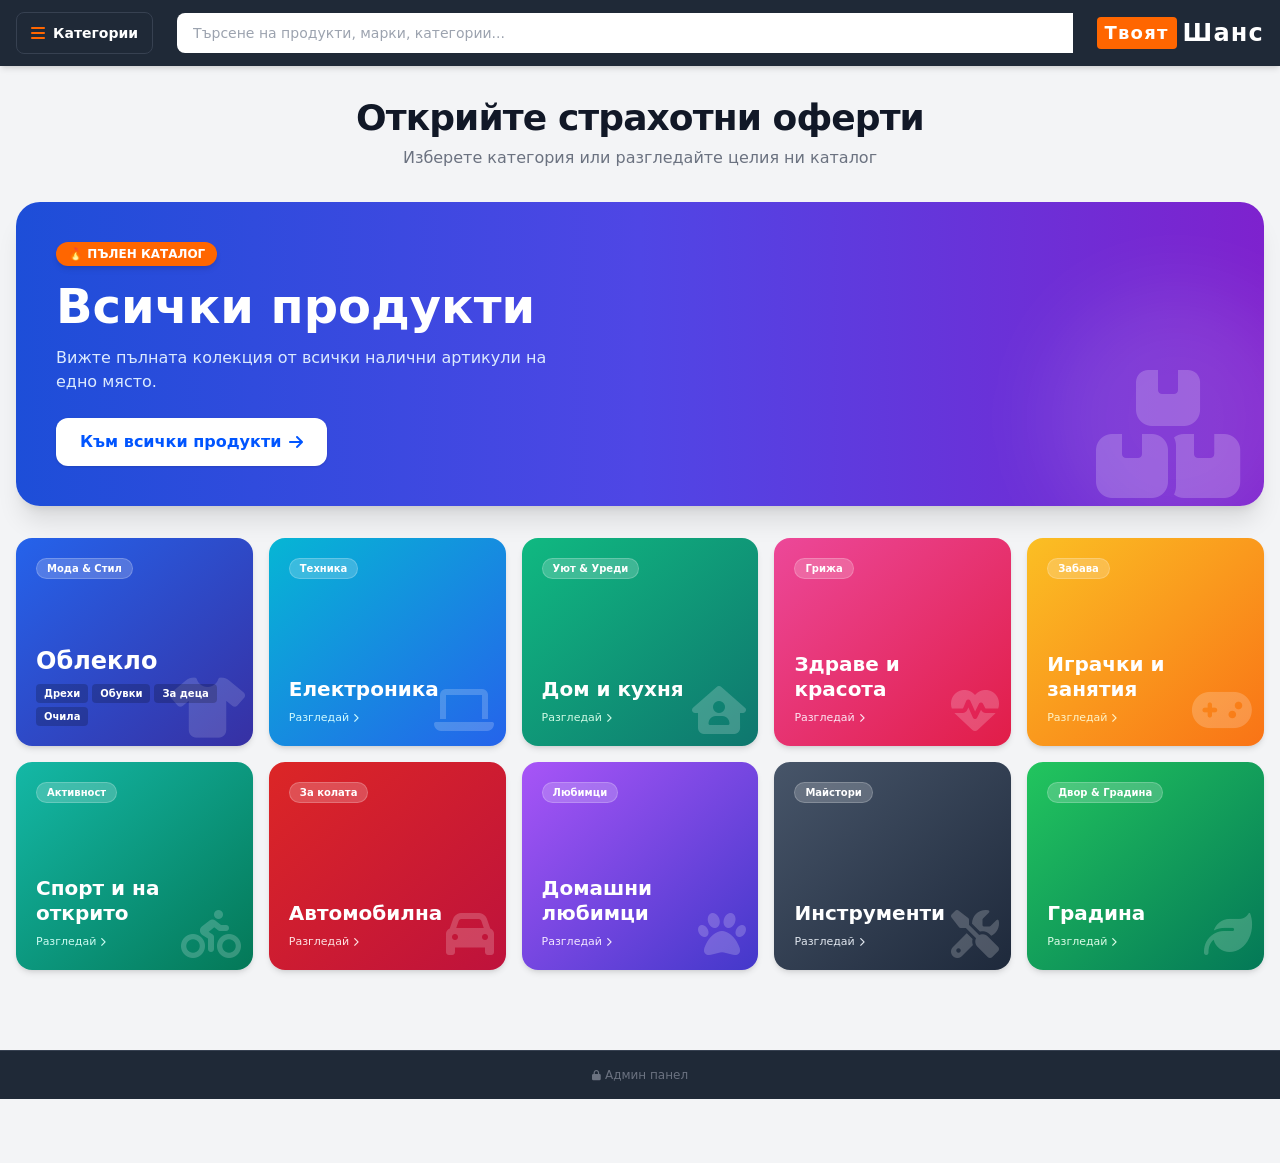
==== commit 5a527d59: "Add files via upload" ====
--- a/index.html
+++ b/index.html
@@ -650,7 +650,7 @@
     </div>
 
     <!-- МОДАЛ: АДМИН ПАНЕЛ -->
-    <div id="adminModal" class="fixed inset-0 bg-black bg-opacity-60 z-50 flex items-center justify-center p-4 overflow-y-auto">
+    <div id="adminModal" class="hidden fixed inset-0 bg-black bg-opacity-60 z-50 flex items-center justify-center p-4 overflow-y-auto">
         <div class="bg-white rounded-xl max-w-4xl w-full max-h-[90vh] overflow-y-auto p-6 relative shadow-2xl">
             <button onclick="closeAdminModal()" class="absolute top-4 right-4 text-gray-500 hover:text-gray-800 text-xl font-bold">
                 <i class="fa-solid fa-xmark"></i>
@@ -664,7 +664,7 @@
                 <p id="adminLoginError" class="text-red-500 text-sm mt-2 text-center hidden">Грешна парола!</p>
             </div>
 
-            <div id="adminDashboardSection" class="space-y-6">
+            <div id="adminDashboardSection" class="hidden space-y-6">
                 <div class="flex flex-col sm:flex-row justify-between items-center border-b pb-4 gap-4">
                     <h3 class="text-2xl font-bold">Администраторски панел</h3>
                     <div class="flex flex-wrap gap-2">
@@ -3333,7 +3333,7 @@
     </div>
 
     <!-- ФИКСИРАНА АДМИН ЛЕНТА -->
-    <div id="adminBottomBar" class="fixed bottom-0 left-0 right-0 bg-gray-900 text-white px-6 py-3 shadow-2xl z-40 flex items-center justify-between border-t border-gray-700">
+    <div id="adminBottomBar" class="hidden fixed bottom-0 left-0 right-0 bg-gray-900 text-white px-6 py-3 shadow-2xl z-40 flex items-center justify-between border-t border-gray-700">
         <div class="flex items-center gap-2 text-sm font-medium">
             <span class="w-2.5 h-2.5 rounded-full bg-green-500 animate-pulse"></span>
             <span>Админ сесията е активна</span>
@@ -3389,6 +3389,14 @@
         let isAdminLoggedIn = false;
         let hasUnsavedChanges = false;
 
+// Админ режимът започва винаги изключен.
+// Активира се единствено след успешно въвеждане на паролата.
+document.addEventListener('DOMContentLoaded', () => {
+    isAdminLoggedIn = false;
+    const adminBar = document.getElementById('adminBottomBar');
+    if (adminBar) adminBar.classList.add('hidden');
+});
+
         // Защита при затваряне/презареждане на страницата
         window.addEventListener('beforeunload', (e) => {
             if (hasUnsavedChanges) {
@@ -3540,24 +3548,6 @@
         window.addEventListener('DOMContentLoaded', async () => {
             renderCategoryDropdownMenu();
             await loadProducts();
-
-            // Ако адресът съдържа ?product=ID, отваряме директно този артикул (споделен линк)
-            const params = new URLSearchParams(window.location.search);
-            const sharedProductId = params.get('product');
-            if (sharedProductId && products.some(p => p.id === parseInt(sharedProductId))) {
-                openProductModal(parseInt(sharedProductId), false);
-            }
-        });
-
-        // Поддръжка на бутона "Назад"/"Напред" в браузъра при отворен продукт
-        window.addEventListener('popstate', () => {
-            const params = new URLSearchParams(window.location.search);
-            const productId = params.get('product');
-            if (productId && products.some(p => p.id === parseInt(productId))) {
-                openProductModal(parseInt(productId), false);
-            } else {
-                document.getElementById('productModal').classList.add('hidden');
-            }
         });
 
         async function loadProducts() {
@@ -3902,7 +3892,7 @@
             window.scrollTo({ top: 0, behavior: 'smooth' });
         }
 
-        function openProductModal(productId, updateUrl = true) {
+        function openProductModal(productId) {
             const product = products.find(p => p.id === productId);
             if (!product) return;
 
@@ -3993,10 +3983,6 @@
                                 <div class="text-3xl font-black text-gray-900">${activePrice.toFixed(2)} €</div>
                             </div>
                         </div>
-
-                        <button onclick="copyProductLink(${product.id}, this)" class="w-full flex items-center justify-center gap-2 border-2 border-emagBlue text-emagBlue hover:bg-blue-50 font-bold py-2.5 rounded-lg transition text-sm">
-                            <i class="fa-solid fa-link"></i> Копирай линк към този артикул
-                        </button>
                     </div>
                 </div>
 
@@ -4004,34 +3990,10 @@
             `;
 
             document.getElementById('productModal').classList.remove('hidden');
-
-            if (updateUrl) {
-                const url = new URL(window.location.href);
-                url.searchParams.set('product', productId);
-                history.pushState({ productId }, '', url);
-            }
-        }
-
-        function copyProductLink(productId, btnEl) {
-            const url = new URL(window.location.href);
-            url.searchParams.set('product', productId);
-            navigator.clipboard.writeText(url.toString()).then(() => {
-                if (!btnEl) return;
-                const originalHTML = btnEl.innerHTML;
-                btnEl.innerHTML = '<i class="fa-solid fa-check"></i> Линкът е копиран!';
-                setTimeout(() => { btnEl.innerHTML = originalHTML; }, 2000);
-            }).catch(() => {
-                prompt('Копирай този линк:', url.toString());
-            });
         }
 
         function closeProductModal() {
             document.getElementById('productModal').classList.add('hidden');
-            const url = new URL(window.location.href);
-            if (url.searchParams.has('product')) {
-                url.searchParams.delete('product');
-                history.replaceState({}, '', url);
-            }
         }
 
         function openLightbox(src) {
@@ -4378,8 +4340,7 @@
    const sizeInput=document.getElementById('formSize');
    if(!cat || !sizeInput) return;
    const wrapper=sizeInput.closest('div');
-   const categoriesWithSize = ['Облекло', 'Дрехи', 'Обувки', 'За деца'];
-   const show=categoriesWithSize.includes(cat.value);
+   const show=cat.value==='Облекло';
    wrapper.style.display=show?'':'none';
 }
 document.addEventListener('DOMContentLoaded',()=>{
